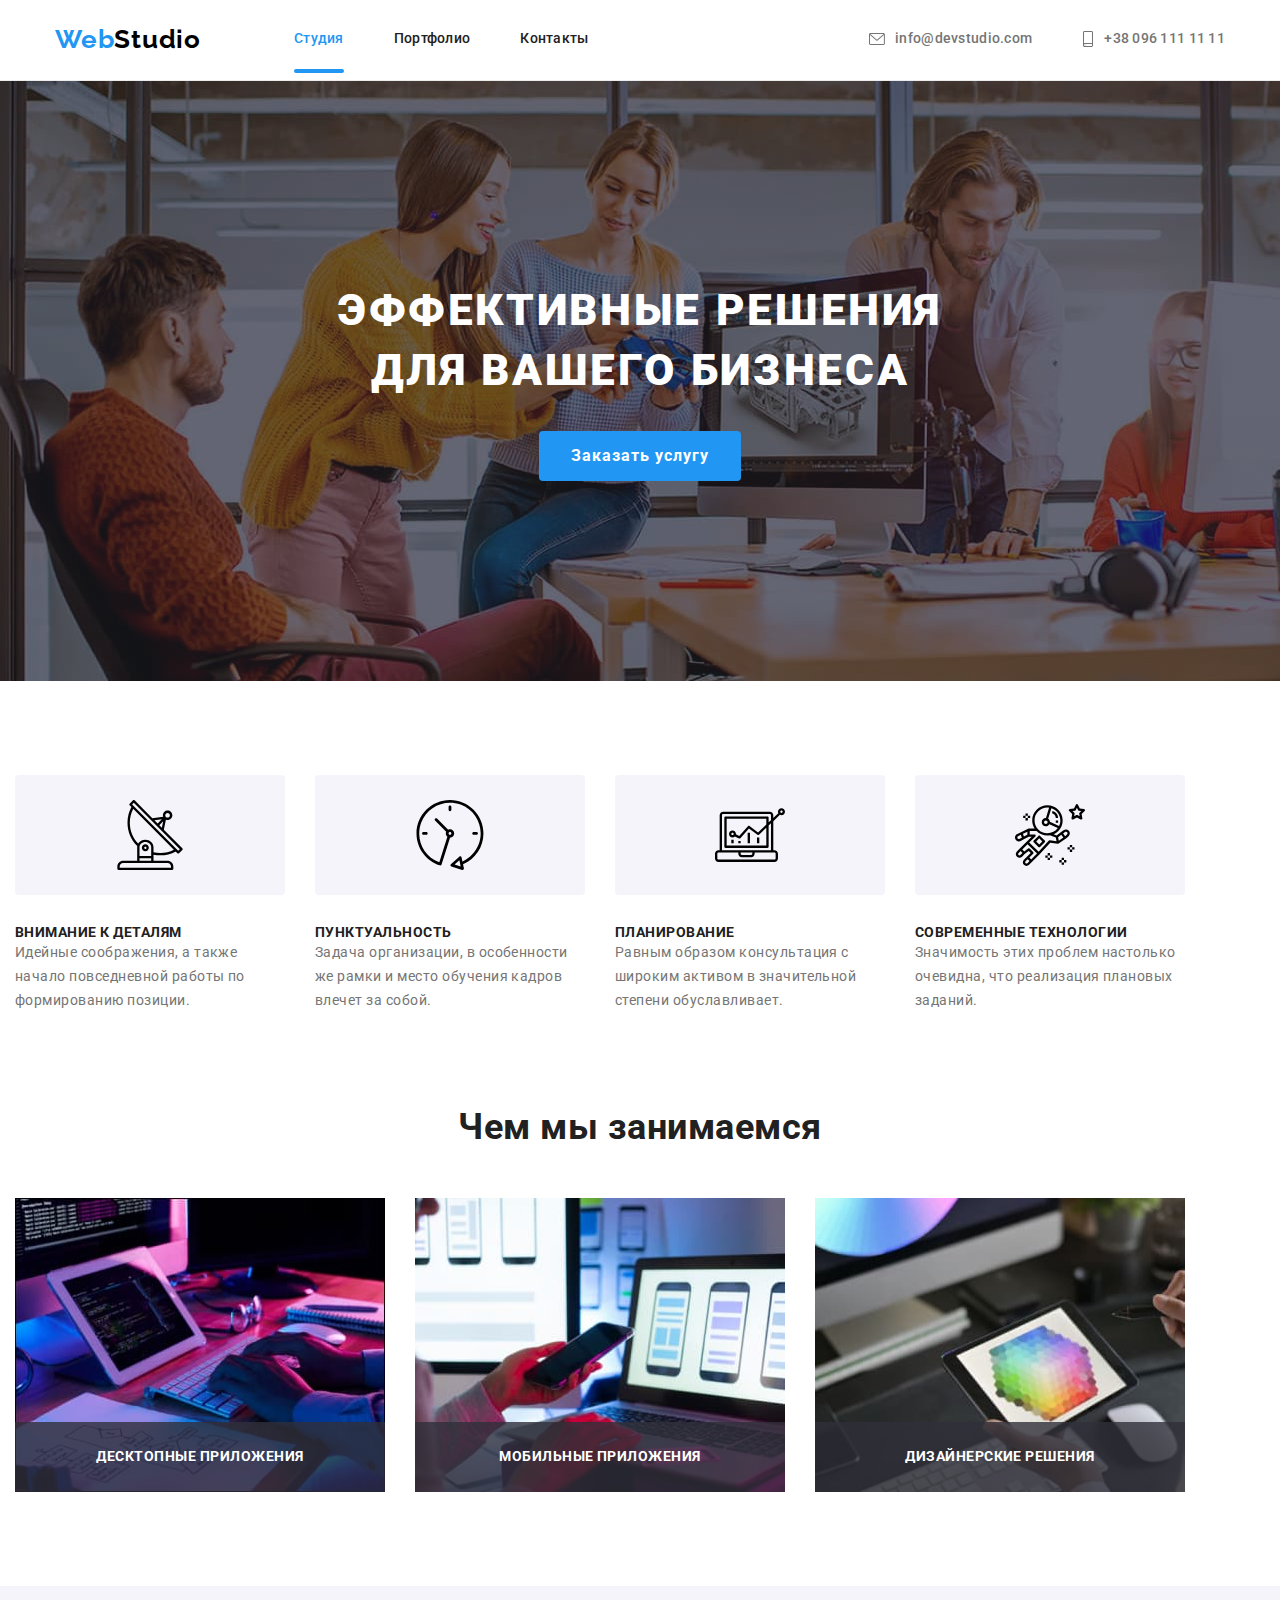
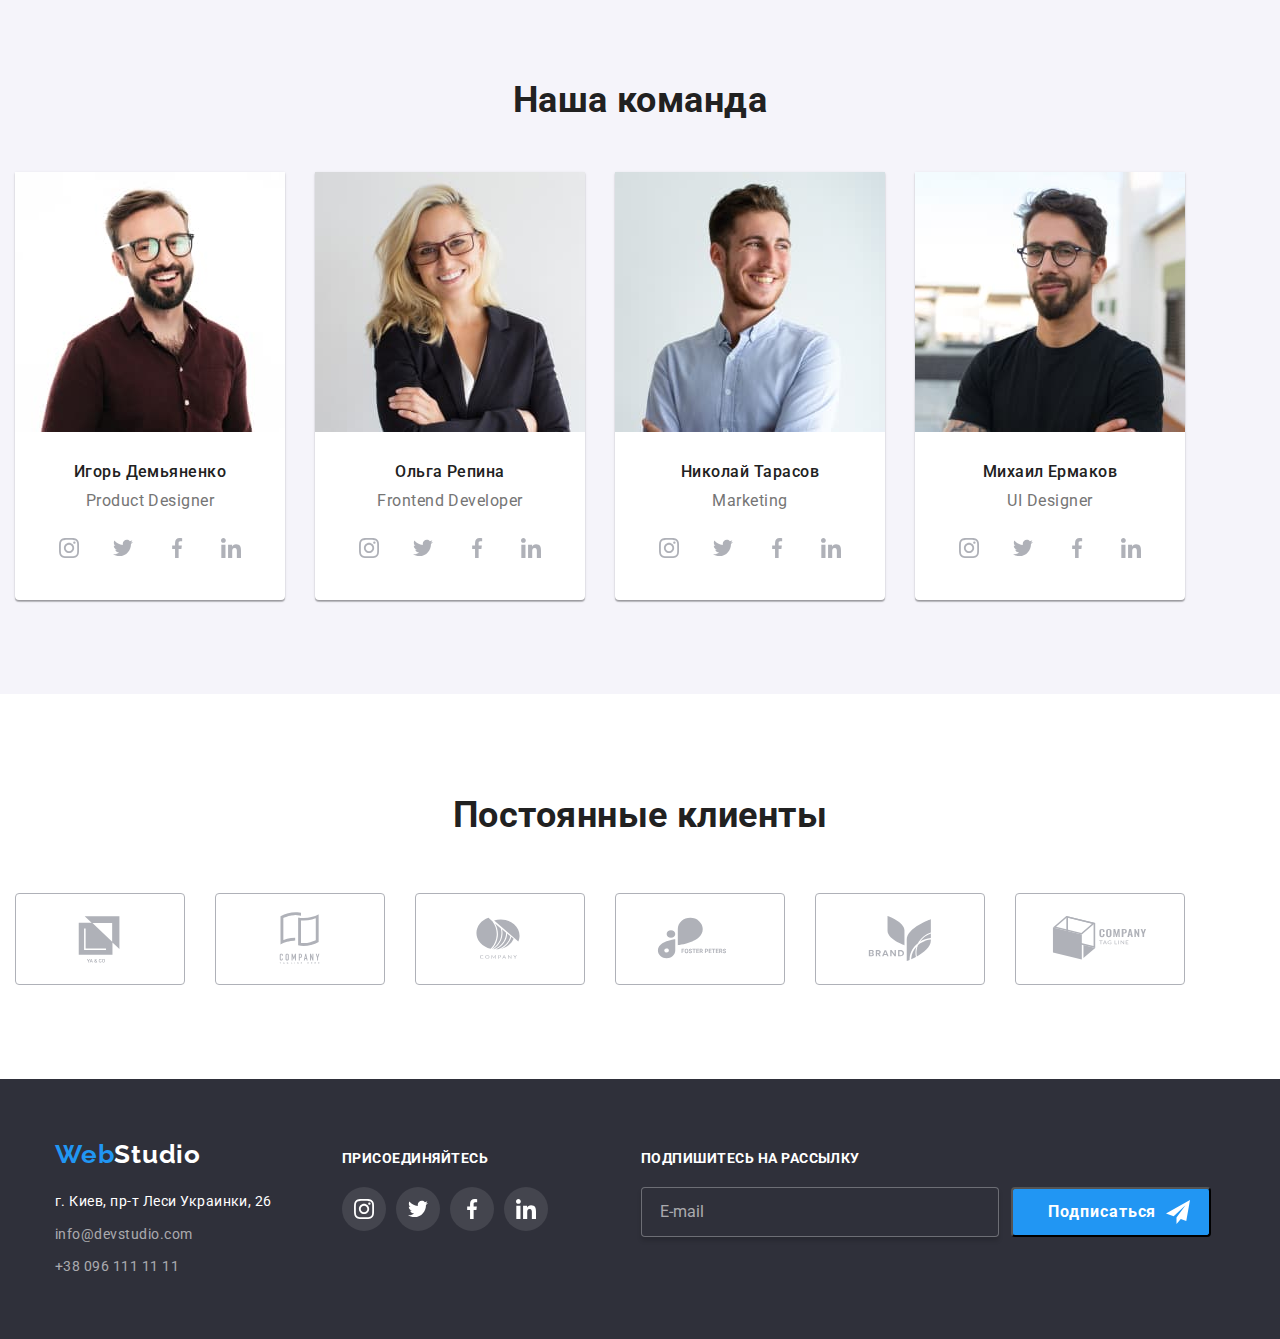
==== index.html @ 42dfa26b "footer & header adaptive" ====
<!DOCTYPE html>
<html lang="en">

<head>
  <meta charset="UTF-8" />
  <meta http-equiv="X-UA-Compatible" content="IE=edge" />
  <meta name="viewport" content="width=device-width, initial-scale=1.0" />
  <title>Студия</title>
  <link rel="preconnect" href="https://fonts.googleapis.com" />
  <link rel="preconnect" href="https://fonts.gstatic.com" crossorigin />
  <link href="https://fonts.googleapis.com/css2?family=Raleway:wght@700&family=Roboto:wght@400;500;700;900&display=swap"
    rel="stylesheet" />
  <link rel="stylesheet" href="./css/main.min.css" />
</head>

<body>
  <header class="header">
    <div class="header__container">
      <nav class="nav-mobile">
        <a href="" class="logo-mobile">
          <span class="logo-mobile logo-mobile--accent-color">Web</span>Studio</a>
        <button type="button" class="nav-mobile__button nav-mobile__button--is-open" aria-expanded="false"
          aria-controls="sitemap-mobile" button>
          <svg class="nav-mobile__menu" aria-label="Переключатель мобильного меню">
            <use class="nav-mobile__icon-menu" href="./images/icons.svg#icon-menu-40px"></use>
            <use class="nav-mobile__icon-close" href="./images/icons.svg#icon-close_40px"></use>
          </svg>
        </button>
        <div class="sitemap-mobile" id="sitemap-mobile" menu>
          <ul class="sitemap-mobile__ul">
            <li class="sitemap-mobile__li">
              <a class="sitemap-mobile__href" href="./index.html">Студия</a>
            </li>
            <li class="sitemap-mobile__li">
              <a class="sitemap-mobile__href" href="./portfolio.html">Портфолио</a>
            </li>
            <li class="sitemap-mobile__li">
              <a class="sitemap-mobile__href" href="">Контакты</a>
            </li>
          </ul>
          <ul class="sitemap-mobile__list">
            <li class="sitemap-mobile__item">
              <a class="sitemap-mobile__tel" href="tel:+380961111111">+38 096 111 11 11</a>
            </li>
            <li class="sitemap-mobile__item">
              <a class="sitemap-mobile__mail" href="mailto:info@devstudio.com">info@devstudio.com</a>
            </li>
          </ul>
          <ul class="sitemap-mobile__cardset">
            <li class="sitemap-mobile__card">
              <a class="sitemap-mobile__socials" href="">
                Instagram</a>
            </li>
            <li class="sitemap-mobile__card">
              <a class="sitemap-mobile__socials" href="">
                Twitter</a>
            </li>
            <li class="sitemap-mobile__card">
              <a class="sitemap-mobile__socials" href="">
                Facebook</a>
            </li>
            <li class="sitemap-mobile__card">
              <a class="sitemap-mobile__socials" href="">
                LinkedIn</a>
            </li>
          </ul>
        </div>
      </nav>
      <nav class="nav">
        <a href="" class="logo"><span class="logo logo--accent-color">Web</span>Studio</a>
        <ul class="nav__menu">
          <li class="nav__li">
            <a href="./index.html" class="nav__current nav__current--color">Студия</a>
          </li>
          <li class="nav__li">
            <a href="./portfolio.html" class="nav__current">Портфолио</a>
          </li>
          <li class="nav__li">
            <a href="" class="nav__current">Контакты</a>
          </li>
        </ul>
      </nav>
      <ul class="header__mail-tel">
        <li class="header__li">
          <a href="mailto:info@devstudio.com" class="header__href"><svg class="header__envelope">
              <use href="./images/icons.svg#icon-envelope1"></use>
            </svg>info@devstudio.com</a>
        </li>
        <li class="header__li">
          <a href="tel:+380961111111" class="header__href"><svg class="header__smartphone">
              <use href="./images/icons.svg#icon-smartphone1"></use>
            </svg>+38 096 111 11 11</a>
        </li>
      </ul>
    </div>
  </header>
  <main>
    <section class="order">
      <div class="container container--order">
        <h1 class="order__h1">
          Эффективные решения
          <span class="order__h1--span">для вашего бизнеса</span>
        </h1>
        <button type="button" class="order__button" data-modal-open>Заказать услугу</button>
        <div class="order__backdrop order__backdrop--is-hidden" data-modal>
          <div class="order__modal">
            <button type="button" data-modal-close class="order__close">
              <svg class="order__close-svg">
                <use href="./images/icons.svg#icon-close11"></use>
              </svg>
            </button>
            <p class="order__p">Оставьте свои данные, мы вам перезвоним</p>
            <form autocomplete="on" novalidate class="order__form">
              <label for="name" class="order__label">Имя</label>
              <div class="order__input--position">
                <input type="text" id="name" class="order__input" placeholder=" " autofocus />
                <svg class="order__svg order__svg--name">
                  <use href="./images/icons.svg#icon-name12-12"></use>
                </svg>
              </div>
              <label for="tel" class="order__label">Телефон</label>
              <div class="order__input--position">
                <input type="tel" id="tel" class="order__input" placeholder=" " />
                <svg class="order__svg order__svg--tel">
                  <use href="./images/icons.svg#icon-tel13-13"></use>
                </svg>
              </div>
              <label for="email" class="order__label">Почта</label>
              <div class="order__input--position">
                <input type="email" id="email" class="order__input" placeholder=" " />
                <svg class="order__svg order__svg--email">
                  <use href="./images/icons.svg#icon-mail15-12"></use>
                </svg>
              </div>
              <label for="comment" class="order__label">Комментарий</label>
              <textarea rows="5" placeholder="Введите текст" id="comment" class="order__comment"></textarea>
              <div class="order__checkbox--position">
                <label><input type="checkbox" class="order__checkbox visually-hidden" />
                  <svg class="order__checkbox--custom">
                    <use href="./images/icons.svg#icon-check16-15"></use>
                  </svg>
                </label>
                <span class="order__span">Соглашаюсь с рассылкой и принимаю
                  <span class="order__span--color">Условия договора</span></span>
              </div>
              <button type="submit" class="order__submit">Отправить</button>
            </form>
          </div>
        </div>
      </div>
    </section>
    <section class="section section--padding">
      <div class="container">
        <h2 class="visually-hidden">Наши особенности</h2>
        <ul class="features__ul">
          <li class="features__li">
            <div class="features__div">
              <svg class="features__svg">
                <use href="./images/icons.svg#icon-antenna"></use>
              </svg>
            </div>
            <h3 class="features__h3">Внимание к деталям</h3>
            <p class="features__p">
              Идейные соображения, а также начало повседневной работы по формированию позиции.
            </p>
          </li>
          <li class="features__li">
            <div class="features__div">
              <svg class="features__svg">
                <use href="./images/icons.svg#icon-clock"></use>
              </svg>
            </div>
            <h3 class="features__h3">Пунктуальность</h3>
            <p class="features__p">
              Задача организации, в особенности же рамки и место обучения кадров влечет за собой.
            </p>
          </li>
          <li class="features__li">
            <div class="features__div">
              <svg class="features__svg">
                <use href="./images/icons.svg#icon-diagram"></use>
              </svg>
            </div>
            <h3 class="features__h3">Планирование</h3>
            <p class="features__p">
              Равным образом консультация с широким активом в значительной степени обуславливает.
            </p>
          </li>
          <li class="features__li">
            <div class="features__div">
              <svg class="features__svg">
                <use href="./images/icons.svg#icon-astronaut"></use>
              </svg>
            </div>
            <h3 class="features__h3">Современные технологии</h3>
            <p class="features__p">
              Значимость этих проблем настолько очевидна, что реализация плановых заданий.
            </p>
          </li>
        </ul>
      </div>
    </section>
    <section class="section">
      <div class="container">
        <h2 class="we-do__h2">Чем мы занимаемся</h2>
        <ul class="we-do__ul">
          <li class="we-do__li">
            <div class="we-do__div">
              <img src="./images/index/desktop-app.jpg" alt="фото десктопные приложения" width="370" />

              <p class="we-do__p">Десктопные приложения</p>
            </div>
          </li>
          <li class="we-do__li">
            <div class="we-do__div">
              <img src="./images/index/mobile-app.jpg" alt="фото мобильные приложения" width="370" />
              <p class="we-do__p">Мобильные приложения</p>
            </div>
          </li>
          <li class="we-do__li">
            <div class="we-do__div">
              <img src="./images/index/design.jpg" alt="фото дизайнерские решения" width="370" />
              <p class="we-do__p">Дизайнерские решения</p>
            </div>
          </li>
        </ul>
      </div>
    </section>
    <section class="section section--color">
      <div class="container">
        <h2 class="team__h2">Наша команда</h2>
        <ul class="team__ul">
          <li class="team__li">
            <img src="./images/index/igor-270-260.jpg" alt="фото Игорь Демьяненко" width="270" />
            <div class="team__div">
              <h3 class="team__h3">Игорь Демьяненко</h3>
              <p class="team__p">Product Designer</p>
              <ul class="team__cardset">
                <li class="team__item">
                  <a href="" class="team__link">
                    <svg class="team__svg">
                      <use href="./images/icons.svg#icon-instagram"></use>
                    </svg>
                  </a>
                </li>
                <li class="team__item">
                  <a href="" class="team__link">
                    <svg class="team__svg">
                      <use href="./images/icons.svg#icon-twitter"></use>
                    </svg>
                  </a>
                </li>
                <li class="team__item">
                  <a href="" class="team__link">
                    <svg class="team__svg">
                      <use href="./images/icons.svg#icon-facebook"></use>
                    </svg>
                  </a>
                </li>
                <li class="team__item">
                  <a href="" class="team__link">
                    <svg class="team__svg">
                      <use href="./images/icons.svg#icon-linkedin"></use>
                    </svg>
                  </a>
                </li>
              </ul>
            </div>
          </li>
          <li class="team__li">
            <img src="./images/index/olga-270-260.jpg" alt="фото Ольга Репина" width="270" />
            <div class="team__div">
              <h3 class="team__h3">Ольга Репина</h3>
              <p class="team__p">Frontend Developer</p>
              <ul class="team__cardset">
                <li class="team__item">
                  <a href="" class="team__link">
                    <svg class="team__svg">
                      <use href="./images/icons.svg#icon-instagram"></use>
                    </svg>
                  </a>
                </li>
                <li class="team__item">
                  <a href="" class="team__link">
                    <svg class="team__svg">
                      <use href="./images/icons.svg#icon-twitter"></use>
                    </svg>
                  </a>
                </li>
                <li class="team__item">
                  <a href="" class="team__link">
                    <svg class="team__svg">
                      <use href="./images/icons.svg#icon-facebook"></use>
                    </svg>
                  </a>
                </li>
                <li class="team__item">
                  <a href="" class="team__link">
                    <svg class="team__svg">
                      <use href="./images/icons.svg#icon-linkedin"></use>
                    </svg>
                  </a>
                </li>
              </ul>
            </div>
          </li>
          <li class="team__li">
            <img src="./images/index/nikolaj-270-260.jpg" alt="фото Николай Тарасов" width="270" />
            <div class="team__div">
              <h3 class="team__h3">Николай Тарасов</h3>
              <p class="team__p">Marketing</p>
              <ul class="team__cardset">
                <li class="team__item">
                  <a href="" class="team__link">
                    <svg class="team__svg">
                      <use href="./images/icons.svg#icon-instagram"></use>
                    </svg>
                  </a>
                </li>
                <li class="team__item">
                  <a href="" class="team__link">
                    <svg class="team__svg">
                      <use href="./images/icons.svg#icon-twitter"></use>
                    </svg>
                  </a>
                </li>
                <li class="team__item">
                  <a href="" class="team__link">
                    <svg class="team__svg">
                      <use href="./images/icons.svg#icon-facebook"></use>
                    </svg>
                  </a>
                </li>
                <li class="team__item">
                  <a href="" class="team__link">
                    <svg class="team__svg">
                      <use href="./images/icons.svg#icon-linkedin"></use>
                    </svg>
                  </a>
                </li>
              </ul>
            </div>
          </li>
          <li class="team__li">
            <img src="./images/index/mihail-270-260.jpg" alt="фото Михаил Ермаков" width="270" />
            <div class="team__div">
              <h3 class="team__h3">Михаил Ермаков</h3>
              <p class="team__p">UI Designer</p>
              <ul class="team__cardset">
                <li class="team__item">
                  <a href="" class="team__link">
                    <svg class="team__svg">
                      <use href="./images/icons.svg#icon-instagram"></use>
                    </svg>
                  </a>
                </li>
                <li class="team__item">
                  <a href="" class="team__link">
                    <svg class="team__svg">
                      <use href="./images/icons.svg#icon-twitter"></use>
                    </svg>
                  </a>
                </li>
                <li class="team__item">
                  <a href="" class="team__link">
                    <svg class="team__svg">
                      <use href="./images/icons.svg#icon-facebook"></use>
                    </svg>
                  </a>
                </li>
                <li class="team__item">
                  <a href="" class="team__link">
                    <svg class="team__svg">
                      <use href="./images/icons.svg#icon-linkedin"></use>
                    </svg>
                  </a>
                </li>
              </ul>
            </div>
          </li>
        </ul>
      </div>
    </section>
    <section class="section">
      <div class="container">
        <h2 class="clients__h2">Постоянные клиенты</h2>
        <ul class="clients__ul">
          <li class="clients__li">
            <a href="" class="clients__links"><svg class="clients__svg">
                <use href="./images/icons.svg#icon-logo1"></use>
              </svg></a>
          </li>
          <li class="clients__li">
            <a href="" class="clients__links"><svg class="clients__svg">
                <use href="./images/icons.svg#icon-logo2"></use>
              </svg></a>
          </li>
          <li class="clients__li">
            <a href="" class="clients__links"><svg class="clients__svg">
                <use href="./images/icons.svg#icon-logo3"></use>
              </svg></a>
          </li>
          <li class="clients__li">
            <a href="" class="clients__links"><svg class="clients__svg">
                <use href="./images/icons.svg#icon-logo4"></use>
              </svg></a>
          </li>
          <li class="clients__li">
            <a href="" class="clients__links"><svg class="clients__svg">
                <use href="./images/icons.svg#icon-logo5"></use>
              </svg></a>
          </li>
          <li class="clients__li">
            <a href="" class="clients__links"><svg class="clients__svg">
                <use href="./images/icons.svg#icon-logo6"></use>
              </svg></a>
          </li>
        </ul>
      </div>
    </section>
  </main>
  <footer class="footer">
    <div class="footer__container">
      <div class="footer__logo">
        <a href="" class="logo logo--inverse"><span class="logo logo--accent-color">Web</span>Studio</a>
        <address class="footer__address">
          <p class="footer__p">г. Киев, пр-т Леси Украинки, 26</p>
          <ul class="footer__list">
            <li class="footer__item">
              <a href="mailto:info@devstudio.com" class="footer__href">info@devstudio.com</a>
            </li>
            <li class="footer__item">
              <a href="tel:+380961111111" class="footer__href">+38 096 111 11 11</a>
            </li>
          </ul>
        </address>
      </div>
      <div class="footer__join">
        <p class="footer__invite">присоединяйтесь</p>
        <ul class="footer__catalogue">
          <li class="footer__unit">
            <a href="" class="footer__link"><svg class="footer__svg">
                <use href="./images/icons.svg#icon-instagram"></use>
              </svg></a>
          </li>
          <li class="footer__unit">
            <a href="" class="footer__link"><svg class="footer__svg">
                <use href="./images/icons.svg#icon-twitter"></use>
              </svg></a>
          </li>
          <li class="footer__unit">
            <a href="" class="footer__link"><svg class="footer__svg">
                <use href="./images/icons.svg#icon-facebook"></use>
              </svg></a>
          </li>
          <li class="footer__unit">
            <a href="" class="footer__link"><svg class="footer__svg">
                <use href="./images/icons.svg#icon-linkedin"></use>
              </svg></a>
          </li>
        </ul>
      </div>
      <div class="footer__inner">
        <p class="footer__passage">Подпишитесь на рассылку</p>
        <div class="footer__inside">
          <input type="text" placeholder="E-mail" class="footer__input" />
          <button type="submit" class="footer__button">
            <span class="footer__submit">Подписаться</span>
            <svg class="footer__icon">
              <use href="./images/icons.svg#icon-send"></use>
            </svg>
          </button>
        </div>
      </div>
    </div>
  </footer>
  <script src="./js/modal.js"></script>
  <script src="./js/sitemap-mobile.js"></script>
</body>

</html>
---- css/main.min.css ----
:root{--primary-text-color: #212121;--secondary-text-color: #757575;--accent-color: #2196f3;--footer-bg-color: #2f303a;--gap: 30px;--font-logo: 'Raleway', sans-serif;--font-body: 'Roboto', sans-serif}/*! modern-normalize v1.1.0 | MIT License | https://github.com/sindresorhus/modern-normalize */*,::before,::after{-webkit-box-sizing:border-box;box-sizing:border-box}html{line-height:1.15;-webkit-text-size-adjust:100%;-moz-tab-size:4;-o-tab-size:4;tab-size:4}body{margin:0;font-family:system-ui,-apple-system,"Segoe UI",Roboto,Helvetica,Arial,sans-serif,"Apple Color Emoji","Segoe UI Emoji"}hr{height:0;color:inherit}abbr[title]{-webkit-text-decoration:underline dotted;text-decoration:underline dotted}b,strong{font-weight:bolder}code,kbd,samp,pre{font-family:ui-monospace, SFMono-Regular, Consolas, 'Liberation Mono', Menlo, monospace;font-size:1em}small{font-size:80%}sub,sup{font-size:75%;line-height:0;position:relative;vertical-align:baseline}sub{bottom:-0.25em}sup{top:-0.5em}table{text-indent:0;border-color:inherit}button,input,optgroup,select,textarea{font-family:inherit;font-size:100%;line-height:1.15;margin:0}button,select{text-transform:none}button,[type='button'],[type='reset'],[type='submit']{-webkit-appearance:button}::-moz-focus-inner{border-style:none;padding:0}:-moz-focusring{outline:1px dotted ButtonText}:-moz-ui-invalid{box-shadow:none}legend{padding:0}progress{vertical-align:baseline}::-webkit-inner-spin-button,::-webkit-outer-spin-button{height:auto}[type='search']{-webkit-appearance:textfield;outline-offset:-2px}::-webkit-search-decoration{-webkit-appearance:none}::-webkit-file-upload-button{-webkit-appearance:button;font:inherit}summary{display:list-item}.visually-hidden{position:absolute;width:1px;height:1px;margin:-1px;border:0;padding:0;white-space:nowrap;-webkit-clip-path:inset(100%);clip-path:inset(100%);clip:rect(0 0 0 0);overflow:hidden}h1,h2,h3,p,ul{margin:0;padding:0}body{color:var(--primary-text-color);letter-spacing:0.03em;font-family:var(--font-body)}img{display:block;max-width:100%;height:auto}.header-mobile{padding-top:15px;padding-bottom:15px;position:relative}.header-tablet{border-bottom:1px solid #ececec;padding-top:21px;padding-bottom:21px}.header-tablet__container{display:-webkit-box;display:-ms-flexbox;display:flex;-webkit-box-align:center;-ms-flex-align:center;align-items:center;font-weight:500;font-size:14px;line-height:1.14;letter-spacing:0.02em;width:768px;margin:0 auto;padding-left:15px;padding-right:15px}.header-tablet__mail-tel{display:-webkit-box;display:-ms-flexbox;display:flex;-webkit-box-orient:vertical;-webkit-box-direction:normal;-ms-flex-direction:column;flex-direction:column;margin-left:auto;list-style:none}.header-tablet__li:not(:last-child){margin-bottom:10px}.header-tablet__href{color:var(--secondary-text-color);text-decoration:none;display:-webkit-box;display:-ms-flexbox;display:flex;-webkit-box-align:center;-ms-flex-align:center;align-items:center;-webkit-transition:color 250ms cubic-bezier(0.4, 0, 0.2, 1);transition:color 250ms cubic-bezier(0.4, 0, 0.2, 1)}.header-tablet__href:hover,.header-tablet__href:focus{color:var(--accent-color)}.header-tablet__envelope{margin-right:10px;width:16px;height:12px;fill:currentColor}.header-tablet__smartphone{margin-right:10px;width:12px;height:16px;fill:currentColor}@media screen and (max-width: 767px){.header{padding-top:15px;padding-bottom:15px;position:relative}.header .header__container{max-width:480px;margin-right:auto;margin-left:auto;padding-left:15px;padding-right:15px}.header .logo-mobile{font-family:var(--font-logo);font-size:24px;line-height:1.17;font-weight:700;letter-spacing:0.03em;color:var(--primary-text-color);text-decoration:none;-webkit-transition:color 250ms cubic-bezier(0.4, 0, 0.2, 1);transition:color 250ms cubic-bezier(0.4, 0, 0.2, 1)}.header .logo-mobile:hover,.header .logo-mobile:focus{color:var(--accent-color)}.header .logo-mobile--accent-color{color:var(--accent-color)}.header .logo-mobile--inverse{color:#fff}.header .nav-mobile{display:-webkit-box;display:-ms-flexbox;display:flex;-webkit-box-align:center;-ms-flex-align:center;align-items:center;-webkit-box-pack:justify;-ms-flex-pack:justify;justify-content:space-between}.header .nav-mobile__button{border:none;background-color:transparent;margin-left:auto;z-index:2}.header .nav-mobile__menu{width:40px;height:40px;color:#000;fill:currentColor;-webkit-transition:color 250ms cubic-bezier(0.4, 0, 0.2, 1);transition:color 250ms cubic-bezier(0.4, 0, 0.2, 1)}.header .nav-mobile__menu:hover,.header .nav-mobile__menu:focus{color:var(--accent-color)}.header .nav-mobile__button .header .nav-mobile__icon-menu{display:none}.header .nav-mobile__button.nav-mobile__button--is-open .header .nav-mobile__icon-close{display:none}.header .nav-mobile__button.nav-mobile__button--is-open .header .nav-mobile__icon-menu{display:block}.header .sitemap-mobile{position:fixed;top:0;left:0;width:100%;height:100%;padding:48px 40px;text-align:center;font-size:20px;background-color:#fff;display:none;z-index:1;overflow-y:scroll}.header .sitemap-mobile--is-open{display:block}.header .sitemap-mobile__ul{list-style:none}.header .sitemap-mobile__li:not(:last-child){margin-bottom:32px}.header .sitemap-mobile__href{text-decoration:none;font-weight:500;font-size:40px;line-height:1.18;letter-spacing:0.02em;color:var(--primary-text-color);display:inline-block;-webkit-transition:color 250ms cubic-bezier(0.4, 0, 0.2, 1);transition:color 250ms cubic-bezier(0.4, 0, 0.2, 1)}.header .sitemap-mobile__href:hover,.header .sitemap-mobile__href:focus{color:var(--accent-color)}.header .sitemap-mobile__list{list-style:none;margin-top:302px}.header .sitemap-mobile__item:not(:last-child){margin-bottom:32px}.header .sitemap-mobile__tel{font-weight:500;font-size:34px;line-height:1.18;letter-spacing:0.02em;color:var(--accent-color);text-decoration:none}.header .sitemap-mobile__mail{font-weight:500;font-size:24px;line-height:1.17;letter-spacing:0.02em;color:var(--secondary-text-color);text-decoration:none}.header .sitemap-mobile__cardset{list-style:none;margin-top:64px}.header .sitemap-mobile__card{display:inline-block}.header .sitemap-mobile__card:not(:last-child){margin-right:20px}.header .sitemap-mobile__socials{font-weight:500;font-size:18px;line-height:1.22;letter-spacing:0.02em;color:var(--accent-color);text-decoration:none}.header .nav,.header .header__mail-tel{display:none}}@media screen and (min-width: 768px) and (max-width: 1199px){.header{border-bottom:1px solid #ececec;padding-top:21px;padding-bottom:21px}.header__container{display:-webkit-box;display:-ms-flexbox;display:flex;-webkit-box-align:center;-ms-flex-align:center;align-items:center;font-weight:500;font-size:14px;line-height:1.14;letter-spacing:0.02em;width:768px;margin:0 auto;padding-left:15px;padding-right:15px}.header__mail-tel{display:-webkit-box;display:-ms-flexbox;display:flex;-webkit-box-orient:vertical;-webkit-box-direction:normal;-ms-flex-direction:column;flex-direction:column;margin-left:auto;list-style:none}.header__li:not(:last-child){margin-bottom:10px}.header__href{color:var(--secondary-text-color);text-decoration:none;display:-webkit-box;display:-ms-flexbox;display:flex;-webkit-box-align:center;-ms-flex-align:center;align-items:center;-webkit-transition:color 250ms cubic-bezier(0.4, 0, 0.2, 1);transition:color 250ms cubic-bezier(0.4, 0, 0.2, 1)}.header__href:hover,.header__href:focus{color:var(--accent-color)}.header__envelope{margin-right:10px;width:16px;height:12px;fill:currentColor}.header__smartphone{margin-right:10px;width:12px;height:16px;fill:currentColor}.header .logo{font-family:var(--font-logo);font-size:24px;line-height:1.17;font-weight:700;letter-spacing:0.03em;color:var(--primary-text-color);text-decoration:none;-webkit-transition:color 250ms cubic-bezier(0.4, 0, 0.2, 1);transition:color 250ms cubic-bezier(0.4, 0, 0.2, 1)}.header .logo:hover,.header .logo:focus{color:var(--accent-color)}.header .logo--accent-color{color:var(--accent-color)}.header .logo--inverse{color:#fff}.header .nav{display:-webkit-box;display:-ms-flexbox;display:flex;-webkit-box-align:center;-ms-flex-align:center;align-items:center}.header .nav__menu{display:-webkit-box;display:-ms-flexbox;display:flex;margin-left:88px;list-style:none}.header .nav__li:not(:last-child){margin-right:50px}.header .nav__current{color:var(--primary-text-color);position:relative;text-decoration:none;-webkit-transition:color 250ms cubic-bezier(0.4, 0, 0.2, 1);transition:color 250ms cubic-bezier(0.4, 0, 0.2, 1)}.header .nav__current::after{content:'';position:absolute;width:100%;height:4px;bottom:-27px;left:0;border-radius:2px;background-color:transparent}.header .nav__current--color{color:var(--accent-color)}.header .nav__current--color::after{background-color:var(--accent-color)}.header .nav-mobile{display:none}}@media screen and (min-width: 1200px){.header{border-bottom:1px solid #ececec;padding-top:24px;padding-bottom:25px}.header__container{display:-webkit-box;display:-ms-flexbox;display:flex;-webkit-box-align:center;-ms-flex-align:center;align-items:center;font-weight:500;font-size:14px;line-height:1.14;letter-spacing:0.02em;width:1200px;margin:0 auto;padding:0 15px}.header__mail-tel{display:-webkit-box;display:-ms-flexbox;display:flex;margin-left:auto;-webkit-box-align:center;-ms-flex-align:center;align-items:center;list-style:none}.header__li:not(:last-child){margin-right:50px}.header__href{color:var(--secondary-text-color);text-decoration:none;display:-webkit-box;display:-ms-flexbox;display:flex;-webkit-box-align:center;-ms-flex-align:center;align-items:center;-webkit-transition:color 250ms cubic-bezier(0.4, 0, 0.2, 1);transition:color 250ms cubic-bezier(0.4, 0, 0.2, 1)}.header__href:hover,.header__href:focus{color:var(--accent-color)}.header__envelope{margin-right:10px;width:16px;height:12px;fill:currentColor}.header__smartphone{margin-right:10px;width:12px;height:16px;fill:currentColor}.header .nav-mobile{display:none}}.sitemap-mobile{position:fixed;top:0;left:0;width:100%;height:100%;padding:48px 40px;text-align:center;font-size:20px;background-color:#fff;display:none;z-index:1;overflow-y:scroll}.sitemap-mobile--is-open{display:block}.sitemap-mobile__ul{list-style:none}.sitemap-mobile__li:not(:last-child){margin-bottom:32px}.sitemap-mobile__href{text-decoration:none;font-weight:500;font-size:40px;line-height:1.18;letter-spacing:0.02em;color:var(--primary-text-color);display:inline-block;-webkit-transition:color 250ms cubic-bezier(0.4, 0, 0.2, 1);transition:color 250ms cubic-bezier(0.4, 0, 0.2, 1)}.sitemap-mobile__href:hover,.sitemap-mobile__href:focus{color:var(--accent-color)}.sitemap-mobile__list{list-style:none;margin-top:302px}.sitemap-mobile__item:not(:last-child){margin-bottom:32px}.sitemap-mobile__tel{font-weight:500;font-size:34px;line-height:1.18;letter-spacing:0.02em;color:var(--accent-color);text-decoration:none}.sitemap-mobile__mail{font-weight:500;font-size:24px;line-height:1.17;letter-spacing:0.02em;color:var(--secondary-text-color);text-decoration:none}.sitemap-mobile__cardset{list-style:none;margin-top:64px}.sitemap-mobile__card{display:inline-block}.sitemap-mobile__card:not(:last-child){margin-right:20px}.sitemap-mobile__socials{font-weight:500;font-size:18px;line-height:1.22;letter-spacing:0.02em;color:var(--accent-color);text-decoration:none}.nav-mobile{display:-webkit-box;display:-ms-flexbox;display:flex;-webkit-box-align:center;-ms-flex-align:center;align-items:center;-webkit-box-pack:justify;-ms-flex-pack:justify;justify-content:space-between}.nav-mobile__button{border:none;background-color:transparent;margin-left:auto;z-index:2}.nav-mobile__menu{width:40px;height:40px;color:#000;fill:currentColor;-webkit-transition:color 250ms cubic-bezier(0.4, 0, 0.2, 1);transition:color 250ms cubic-bezier(0.4, 0, 0.2, 1)}@media screen and (min-width: 768px){.nav-mobile__menu{display:none}}.nav-mobile__menu:hover,.nav-mobile__menu:focus{color:var(--accent-color)}.nav-mobile__button .nav-mobile__icon-menu{display:none}.nav-mobile__button.nav-mobile__button--is-open .nav-mobile__icon-close{display:none}.nav-mobile__button.nav-mobile__button--is-open .nav-mobile__icon-menu{display:block}.nav-tablet{display:-webkit-box;display:-ms-flexbox;display:flex;-webkit-box-align:center;-ms-flex-align:center;align-items:center}.nav-tablet__menu{display:-webkit-box;display:-ms-flexbox;display:flex;margin-left:88px;list-style:none}.nav-tablet__li:not(:last-child){margin-right:50px}.nav-tablet__current{color:var(--primary-text-color);position:relative;text-decoration:none;-webkit-transition:color 250ms cubic-bezier(0.4, 0, 0.2, 1);transition:color 250ms cubic-bezier(0.4, 0, 0.2, 1)}.nav-tablet__current::after{content:'';position:absolute;width:100%;height:4px;bottom:-27px;left:0;border-radius:2px;background-color:transparent}.nav-tablet__current--color{color:var(--accent-color)}.nav-tablet__current--color::after{background-color:var(--accent-color)}.nav{display:-webkit-box;display:-ms-flexbox;display:flex;-webkit-box-align:center;-ms-flex-align:center;align-items:center}.nav__menu{display:-webkit-box;display:-ms-flexbox;display:flex;margin-left:93px;list-style:none}.nav__li:not(:last-child){margin-right:50px}.nav__current{color:var(--primary-text-color);position:relative;text-decoration:none;-webkit-transition:color 250ms cubic-bezier(0.4, 0, 0.2, 1);transition:color 250ms cubic-bezier(0.4, 0, 0.2, 1)}.nav__current::after{content:'';position:absolute;width:100%;height:4px;bottom:-27px;left:0;border-radius:2px;background-color:transparent}.nav__current--color{color:var(--accent-color)}.nav__current--color::after{background-color:var(--accent-color)}.logo-mobile{font-family:var(--font-logo);font-size:24px;line-height:1.17;font-weight:700;letter-spacing:0.03em;color:var(--primary-text-color);text-decoration:none;-webkit-transition:color 250ms cubic-bezier(0.4, 0, 0.2, 1);transition:color 250ms cubic-bezier(0.4, 0, 0.2, 1)}.logo-mobile:hover,.logo-mobile:focus{color:var(--accent-color)}.logo-mobile--accent-color{color:var(--accent-color)}.logo-mobile--inverse{color:#fff}.logo-tablet{font-family:var(--font-logo);font-size:24px;line-height:1.17;font-weight:700;letter-spacing:0.03em;color:var(--primary-text-color);text-decoration:none;-webkit-transition:color 250ms cubic-bezier(0.4, 0, 0.2, 1);transition:color 250ms cubic-bezier(0.4, 0, 0.2, 1)}.logo-tablet:hover,.logo-tablet:focus{color:var(--accent-color)}.logo-tablet--accent-color{color:var(--accent-color)}.logo-tablet--inverse{color:#fff}.logo{font-family:var(--font-logo);font-size:26px;line-height:1.19;font-weight:700;letter-spacing:0.03em;color:#000;text-decoration:none;-webkit-transition:color 250ms cubic-bezier(0.4, 0, 0.2, 1);transition:color 250ms cubic-bezier(0.4, 0, 0.2, 1)}.logo:hover,.logo:focus{color:var(--accent-color)}.logo--accent-color{color:var(--accent-color)}.logo--inverse{color:#fff}.section-mobile{padding-top:60px;padding-bottom:60px}.section-mobile--color{background-color:#f5f4fa}.section-mobile--padding{padding-bottom:30px}.section-tablet{padding-top:60px;padding-bottom:60px}.section-tablet--color{background-color:#f5f4fa}.section{padding-top:94px;padding-bottom:94px}.section--padding{padding-top:94px;padding-bottom:0}.section--color{background-color:#f5f4fa}.container-mobile{max-width:480px;margin-right:auto;margin-left:auto;padding-left:15px;padding-right:15px}.container-tablet{width:768px;margin-right:auto;margin-left:auto;padding-left:15px;padding-right:15px}.container{margin-right:auto;margin-left:auto;padding-left:15px;padding-right:15px}.order-mobile{text-align:center;margin-left:auto;margin-right:auto;background-size:480px 400px;background-image:-webkit-gradient(linear, left top, right top, from(#2f303a66), to(#2f303a66)),url(../images/index/bg-mobile.jpg);background-image:linear-gradient(to right, #2f303a66, #2f303a66),url(../images/index/bg-mobile.jpg);background-repeat:no-repeat;background-position:center;padding-top:118px;padding-bottom:118px}.order-mobile__h1{font-weight:900;text-align:center;letter-spacing:0.06em;text-transform:uppercase;color:#fff;margin-bottom:30px;font-size:26px;line-height:1.62}.order-mobile__h1--span{display:block}.order-mobile__button{background-color:var(--accent-color);border-radius:4px;color:#fff;font-weight:700;font-size:16px;line-height:1.88;letter-spacing:0.06em;font-family:inherit;padding:10px 32px;border:none;display:block;margin-left:auto;margin-right:auto}.order-mobile__backdrop{position:fixed;top:0;left:0;width:100%;height:100%;background-color:rgba(0,0,0,0.2);opacity:1;visibility:visible;-webkit-transition:opacity 250ms cubic-bezier(0.4, 0, 0.2, 1),visibility 250ms cubic-bezier(0.4, 0, 0.2, 1);transition:opacity 250ms cubic-bezier(0.4, 0, 0.2, 1),visibility 250ms cubic-bezier(0.4, 0, 0.2, 1);overflow-y:scroll;z-index:1}.order-mobile__backdrop--is-hidden{opacity:0;visibility:hidden;pointer-events:none}.order-mobile__modal{background-color:#fff;position:absolute;top:50%;left:50%;-webkit-transform:translate(-50%, -50%);transform:translate(-50%, -50%);border-radius:4px;padding:40px;-webkit-box-shadow:0px 1px 3px rgba(0,0,0,0.12),0px 1px 1px rgba(0,0,0,0.14),0px 2px 1px rgba(0,0,0,0.2);box-shadow:0px 1px 3px rgba(0,0,0,0.12),0px 1px 1px rgba(0,0,0,0.14),0px 2px 1px rgba(0,0,0,0.2);width:calc(100% - 7%);margin-top:93px}.order-mobile__close{position:absolute;top:0;right:0;display:-webkit-box;display:-ms-flexbox;display:flex;border-radius:50%;-webkit-box-pack:center;-ms-flex-pack:center;justify-content:center;-webkit-box-align:center;-ms-flex-align:center;align-items:center;width:30px;height:30px;top:8px;right:8px;background-color:#fff;border:1px solid rgba(0,0,0,0.1);color:#000;fill:currentColor;-webkit-transition:color 250ms cubic-bezier(0.4, 0, 0.2, 1);transition:color 250ms cubic-bezier(0.4, 0, 0.2, 1)}.order-mobile__close:hover,.order-mobile__close:focus{color:var(--accent-color)}.order-mobile__close-svg{width:11px;height:11px}.order-mobile__p{font-weight:700;font-size:20px;text-align:center;margin-bottom:12px;line-height:1.5}.order-mobile__form{display:block}.order-mobile__label{display:block;text-align:left;font-size:12px;line-height:1.17;letter-spacing:0.01em;color:var(--secondary-text-color);margin-bottom:4px}.order-mobile__input--position{position:relative;margin-bottom:10px;width:100%}.order-mobile__input{display:block;width:100%;height:40px;border:1px solid rgba(33,33,33,0.2);border-radius:4px;padding-left:42px;-webkit-transition:border 250ms cubic-bezier(0.4, 0, 0.2, 1);transition:border 250ms cubic-bezier(0.4, 0, 0.2, 1);outline-width:0}.order-mobile__svg{position:absolute;left:14px;top:50%;-webkit-transform:translateY(-50%);transform:translateY(-50%);color:var(--primary-text-color);fill:currentColor;-webkit-transition:color 250ms cubic-bezier(0.4, 0, 0.2, 1);transition:color 250ms cubic-bezier(0.4, 0, 0.2, 1)}.order-mobile__svg--name{width:12px;height:12px}.order-mobile__svg--tel{width:13px;height:13px}.order-mobile__svg--email{width:15px;height:12px}.order-mobile__input:focus+.order__svg{color:var(--accent-color)}.order-mobile__comment{display:block;width:100%;height:120px;resize:none;border:1px solid rgba(33,33,33,0.2);border-radius:4px;margin-bottom:20px;-webkit-transition:border 250ms cubic-bezier(0.4, 0, 0.2, 1);transition:border 250ms cubic-bezier(0.4, 0, 0.2, 1);outline-width:0}.order-mobile__comment::-webkit-input-placeholder{padding:12px 16px;font-size:12px;line-height:1.17;letter-spacing:0.01em;color:rgba(117,117,117,0.5)}.order-mobile__comment:-ms-input-placeholder{padding:12px 16px;font-size:12px;line-height:1.17;letter-spacing:0.01em;color:rgba(117,117,117,0.5)}.order-mobile__comment::-ms-input-placeholder{padding:12px 16px;font-size:12px;line-height:1.17;letter-spacing:0.01em;color:rgba(117,117,117,0.5)}.order-mobile__comment::placeholder{padding:12px 16px;font-size:12px;line-height:1.17;letter-spacing:0.01em;color:rgba(117,117,117,0.5)}.order-mobile__input:focus,.order-mobile__comment:focus{border:1px solid var(--accent-color)}.order-mobile__checkbox--position{text-align:left}.order-mobile__tag{font-size:0;margin-right:8px}.order-mobile__checkbox:checked+.order-mobile__checkbox--custom{fill:var(--accent-color);background-color:var(--accent-color);border-color:var(--accent-color)}.order-mobile__checkbox:focus+.order-mobile__checkbox--custom{border-color:var(--accent-color)}.order-mobile__checkbox--custom{width:16px;height:15px;border:2px solid var(--primary-text-color);border-radius:2px;fill:#fff}.order-mobile__span{color:var(--secondary-text-color);font-size:12px;line-height:1.17}.order-mobile__span--color{-webkit-text-decoration-line:underline;text-decoration-line:underline;color:var(--accent-color)}.order-mobile__submit{margin-top:30px;width:200px;height:50px;-webkit-box-shadow:0px 4px 4px rgba(0,0,0,0.15);box-shadow:0px 4px 4px rgba(0,0,0,0.15);border-radius:4px;color:#fff;font-weight:700;font-size:16px;line-height:1.88;letter-spacing:0.06em;background-color:var(--accent-color);-webkit-transition:background-color 250ms cubic-bezier(0.4, 0, 0.2, 1);transition:background-color 250ms cubic-bezier(0.4, 0, 0.2, 1);-ms-flex-item-align:center;-ms-grid-row-align:center;align-self:center}.order-mobile__submit:hover{background-color:#188ce8}.order-tablet{width:768px;text-align:center;margin-left:auto;margin-right:auto;padding-top:118px;padding-bottom:118px;height:400px;background-image:-webkit-gradient(linear, left top, right top, from(#2f303a66), to(#2f303a66)),url(../images/index/bg-tablet.jpg);background-image:linear-gradient(to right, #2f303a66, #2f303a66),url(../images/index/bg-tablet.jpg)}.order-tablet__h1{font-weight:900;font-size:26px;line-height:1.62;text-align:center;letter-spacing:0.06em;text-transform:uppercase;color:#fff;margin-bottom:30px}.order-tablet__h1--span{display:block}.order-tablet__button{background-color:var(--accent-color);border-radius:4px;color:#fff;font-weight:700;font-size:16px;line-height:1.88;letter-spacing:0.06em;font-family:inherit;padding:10px 32px;border:none}.order-tablet__backdrop{position:fixed;top:0;left:0;width:100%;height:100%;background-color:rgba(0,0,0,0.2);opacity:1;visibility:visible;-webkit-transition:opacity 250ms cubic-bezier(0.4, 0, 0.2, 1),visibility 250ms cubic-bezier(0.4, 0, 0.2, 1);transition:opacity 250ms cubic-bezier(0.4, 0, 0.2, 1),visibility 250ms cubic-bezier(0.4, 0, 0.2, 1)}.order-tablet__backdrop--is-hidden{opacity:0;visibility:hidden;pointer-events:none}.order-tablet__modal{width:528px;background-color:#fff;position:absolute;top:50%;left:50%;-webkit-transform:translate(-50%, -50%);transform:translate(-50%, -50%);border-radius:4px;padding:40px;-webkit-box-shadow:0px 1px 3px rgba(0,0,0,0.12),0px 1px 1px rgba(0,0,0,0.14),0px 2px 1px rgba(0,0,0,0.2);box-shadow:0px 1px 3px rgba(0,0,0,0.12),0px 1px 1px rgba(0,0,0,0.14),0px 2px 1px rgba(0,0,0,0.2)}.order-tablet__modal--mobile{width:450px}.order-tablet__close{position:absolute;top:0;right:0;display:-webkit-box;display:-ms-flexbox;display:flex;border-radius:50%;-webkit-box-pack:center;-ms-flex-pack:center;justify-content:center;-webkit-box-align:center;-ms-flex-align:center;align-items:center;width:30px;height:30px;top:8px;right:8px;background-color:#fff;border:1px solid rgba(0,0,0,0.1);color:#000;fill:currentColor;-webkit-transition:color 250ms cubic-bezier(0.4, 0, 0.2, 1);transition:color 250ms cubic-bezier(0.4, 0, 0.2, 1)}.order-tablet__close:hover,.order-tablet__close:focus{color:var(--accent-color)}.order-tablet__close-svg{width:11px;height:11px}.order-tablet__p{font-weight:700;font-size:20px;line-height:1.15;text-align:center;margin-bottom:12px}.order-tablet__p--mobile{line-height:1.5}.order-tablet__form{display:-webkit-box;display:-ms-flexbox;display:flex;-webkit-box-orient:vertical;-webkit-box-direction:normal;-ms-flex-direction:column;flex-direction:column;-webkit-box-align:start;-ms-flex-align:start;align-items:flex-start}.order-tablet__form--mobile{display:block}.order-tablet__label{display:block;text-align:left;font-size:12px;line-height:1.17;letter-spacing:0.01em;color:var(--secondary-text-color);margin-bottom:4px}.order-tablet__input--position{position:relative;margin-bottom:10px;width:100%}.order-tablet__input{display:block;width:100%;height:40px;border:1px solid rgba(33,33,33,0.2);border-radius:4px;padding-left:42px;-webkit-transition:border 250ms cubic-bezier(0.4, 0, 0.2, 1);transition:border 250ms cubic-bezier(0.4, 0, 0.2, 1);outline-width:0}.order-tablet__svg{position:absolute;left:14px;top:50%;-webkit-transform:translateY(-50%);transform:translateY(-50%);color:var(--primary-text-color);fill:currentColor;-webkit-transition:color 250ms cubic-bezier(0.4, 0, 0.2, 1);transition:color 250ms cubic-bezier(0.4, 0, 0.2, 1)}.order-tablet__svg--name{width:12px;height:12px}.order-tablet__svg--tel{width:13px;height:13px}.order-tablet__svg--email{width:15px;height:12px}.order-tablet__input:focus+.order__svg{color:var(--accent-color)}.order-tablet__comment{display:block;width:100%;height:120px;resize:none;border:1px solid rgba(33,33,33,0.2);border-radius:4px;margin-bottom:20px;-webkit-transition:border 250ms cubic-bezier(0.4, 0, 0.2, 1);transition:border 250ms cubic-bezier(0.4, 0, 0.2, 1);outline-width:0}.order-tablet__comment::-webkit-input-placeholder{padding:12px 16px;font-size:12px;line-height:1.17;letter-spacing:0.01em;color:rgba(117,117,117,0.5)}.order-tablet__comment:-ms-input-placeholder{padding:12px 16px;font-size:12px;line-height:1.17;letter-spacing:0.01em;color:rgba(117,117,117,0.5)}.order-tablet__comment::-ms-input-placeholder{padding:12px 16px;font-size:12px;line-height:1.17;letter-spacing:0.01em;color:rgba(117,117,117,0.5)}.order-tablet__comment::placeholder{padding:12px 16px;font-size:12px;line-height:1.17;letter-spacing:0.01em;color:rgba(117,117,117,0.5)}.order-tablet__input:focus,.order-tablet__comment:focus{border:1px solid var(--accent-color)}.order-tablet__checkbox--position{margin-left:14px;display:-webkit-box;display:-ms-flexbox;display:flex;-webkit-box-align:center;-ms-flex-align:center;align-items:center;-webkit-box-pack:justify;-ms-flex-pack:justify;justify-content:space-between;width:425px}.order-tablet__checkbox--position--mobile{display:block;margin-left:0;width:auto}.order-tablet__tag-mobile{font-size:0}.order-tablet__checkbox:checked+.order-tablet__checkbox--custom{fill:var(--accent-color);background-color:var(--accent-color);border-color:var(--accent-color)}.order-tablet__checkbox:focus+.order-tablet__checkbox--custom{border-color:var(--accent-color)}.order-tablet__checkbox--custom{width:16px;height:15px;border:2px solid var(--primary-text-color);border-radius:2px;fill:#fff}.order-tablet__span{font-size:14px;line-height:1.71;color:var(--secondary-text-color)}.order-tablet__span--mobile{font-size:12px;line-height:1.17}.order-tablet__span--color{-webkit-text-decoration-line:underline;text-decoration-line:underline;color:var(--accent-color)}.order-tablet__submit{margin-top:30px;width:200px;height:50px;-webkit-box-shadow:0px 4px 4px rgba(0,0,0,0.15);box-shadow:0px 4px 4px rgba(0,0,0,0.15);border-radius:4px;color:#fff;font-weight:700;font-size:16px;line-height:1.88;letter-spacing:0.06em;background-color:var(--accent-color);-webkit-transition:background-color 250ms cubic-bezier(0.4, 0, 0.2, 1);transition:background-color 250ms cubic-bezier(0.4, 0, 0.2, 1);-ms-flex-item-align:center;-ms-grid-row-align:center;align-self:center}.order-tablet__submit:hover{background-color:#188ce8}.order{max-width:1600px;text-align:center;margin-left:auto;margin-right:auto;padding-top:200px;padding-bottom:200px;height:600px;background-image:-webkit-gradient(linear, left top, right top, from(#2f303a66), to(#2f303a66)),url(../images/index/bg.jpg);background-image:linear-gradient(to right, #2f303a66, #2f303a66),url(../images/index/bg.jpg)}.order__h1{font-weight:900;font-size:44px;line-height:1.36;text-align:center;letter-spacing:0.06em;text-transform:uppercase;color:#fff;margin-bottom:30px}.order__h1--mobile{font-size:26px;line-height:1.62}.order__h1--span{display:block}.order__button{background-color:var(--accent-color);border-radius:4px;color:#fff;font-weight:700;font-size:16px;line-height:1.88;letter-spacing:0.06em;font-family:inherit;padding:10px 32px;border:none}.order__backdrop{position:fixed;top:0;left:0;width:100%;height:100%;background-color:rgba(0,0,0,0.2);opacity:1;visibility:visible;-webkit-transition:opacity 250ms cubic-bezier(0.4, 0, 0.2, 1),visibility 250ms cubic-bezier(0.4, 0, 0.2, 1);transition:opacity 250ms cubic-bezier(0.4, 0, 0.2, 1),visibility 250ms cubic-bezier(0.4, 0, 0.2, 1)}.order__backdrop--is-hidden{opacity:0;visibility:hidden;pointer-events:none}.order__modal{width:528px;background-color:#fff;position:absolute;top:50%;left:50%;-webkit-transform:translate(-50%, -50%);transform:translate(-50%, -50%);border-radius:4px;padding:40px;-webkit-box-shadow:0px 1px 3px rgba(0,0,0,0.12),0px 1px 1px rgba(0,0,0,0.14),0px 2px 1px rgba(0,0,0,0.2);box-shadow:0px 1px 3px rgba(0,0,0,0.12),0px 1px 1px rgba(0,0,0,0.14),0px 2px 1px rgba(0,0,0,0.2)}.order__modal--mobile{width:450px}.order__close{position:absolute;top:0;right:0;display:-webkit-box;display:-ms-flexbox;display:flex;border-radius:50%;-webkit-box-pack:center;-ms-flex-pack:center;justify-content:center;-webkit-box-align:center;-ms-flex-align:center;align-items:center;width:30px;height:30px;top:8px;right:8px;background-color:#fff;border:1px solid rgba(0,0,0,0.1);color:#000;fill:currentColor;-webkit-transition:color 250ms cubic-bezier(0.4, 0, 0.2, 1);transition:color 250ms cubic-bezier(0.4, 0, 0.2, 1)}.order__close:hover,.order__close:focus{color:var(--accent-color)}.order__close-svg{width:11px;height:11px}.order__p{font-weight:700;font-size:20px;line-height:1.15;text-align:center;margin-bottom:12px}.order__p--mobile{line-height:1.5}.order__form{display:-webkit-box;display:-ms-flexbox;display:flex;-webkit-box-orient:vertical;-webkit-box-direction:normal;-ms-flex-direction:column;flex-direction:column;-webkit-box-align:start;-ms-flex-align:start;align-items:flex-start}.order__form--mobile{display:block}.order__label{display:block;text-align:left;font-size:12px;line-height:1.17;letter-spacing:0.01em;color:var(--secondary-text-color);margin-bottom:4px}.order__input--position{position:relative;margin-bottom:10px;width:100%}.order__input{display:block;width:100%;height:40px;border:1px solid rgba(33,33,33,0.2);border-radius:4px;padding-left:42px;-webkit-transition:border 250ms cubic-bezier(0.4, 0, 0.2, 1);transition:border 250ms cubic-bezier(0.4, 0, 0.2, 1);outline-width:0}.order__svg{position:absolute;left:14px;top:50%;-webkit-transform:translateY(-50%);transform:translateY(-50%);color:var(--primary-text-color);fill:currentColor;-webkit-transition:color 250ms cubic-bezier(0.4, 0, 0.2, 1);transition:color 250ms cubic-bezier(0.4, 0, 0.2, 1)}.order__svg--name{width:12px;height:12px}.order__svg--tel{width:13px;height:13px}.order__svg--email{width:15px;height:12px}.order__input:focus+.order__svg{color:var(--accent-color)}.order__comment{display:block;width:100%;height:120px;resize:none;border:1px solid rgba(33,33,33,0.2);border-radius:4px;margin-bottom:20px;-webkit-transition:border 250ms cubic-bezier(0.4, 0, 0.2, 1);transition:border 250ms cubic-bezier(0.4, 0, 0.2, 1);outline-width:0}.order__comment::-webkit-input-placeholder{padding:12px 16px;font-size:12px;line-height:1.17;letter-spacing:0.01em;color:rgba(117,117,117,0.5)}.order__comment:-ms-input-placeholder{padding:12px 16px;font-size:12px;line-height:1.17;letter-spacing:0.01em;color:rgba(117,117,117,0.5)}.order__comment::-ms-input-placeholder{padding:12px 16px;font-size:12px;line-height:1.17;letter-spacing:0.01em;color:rgba(117,117,117,0.5)}.order__comment::placeholder{padding:12px 16px;font-size:12px;line-height:1.17;letter-spacing:0.01em;color:rgba(117,117,117,0.5)}.order__input:focus,.order__comment:focus{border:1px solid var(--accent-color)}.order__checkbox--position{margin-left:14px;display:-webkit-box;display:-ms-flexbox;display:flex;-webkit-box-align:center;-ms-flex-align:center;align-items:center;-webkit-box-pack:justify;-ms-flex-pack:justify;justify-content:space-between;width:425px}.order__checkbox--position--mobile{display:block;margin-left:0;width:auto}.order__tag-mobile{font-size:0}.order__checkbox:checked+.order__checkbox--custom{fill:var(--accent-color);background-color:var(--accent-color);border-color:var(--accent-color)}.order__checkbox:focus+.order__checkbox--custom{border-color:var(--accent-color)}.order__checkbox--custom{width:16px;height:15px;border:2px solid var(--primary-text-color);border-radius:2px;fill:#fff}.order__span{font-size:14px;line-height:1.71;color:var(--secondary-text-color)}.order__span--mobile{font-size:12px;line-height:1.17}.order__span--color{-webkit-text-decoration-line:underline;text-decoration-line:underline;color:var(--accent-color)}.order__submit{margin-top:30px;width:200px;height:50px;-webkit-box-shadow:0px 4px 4px rgba(0,0,0,0.15);box-shadow:0px 4px 4px rgba(0,0,0,0.15);border-radius:4px;color:#fff;font-weight:700;font-size:16px;line-height:1.88;letter-spacing:0.06em;background-color:var(--accent-color);-webkit-transition:background-color 250ms cubic-bezier(0.4, 0, 0.2, 1);transition:background-color 250ms cubic-bezier(0.4, 0, 0.2, 1);-ms-flex-item-align:center;-ms-grid-row-align:center;align-self:center}.order__submit:hover{background-color:#188ce8}.features-mobile__ul{list-style:none}.features-mobile__li:not(:last-child){margin-bottom:30px}.features-mobile__div{height:120px;background-color:#f5f4fa;border-radius:4px;display:-webkit-box;display:-ms-flexbox;display:flex;-webkit-box-align:center;-ms-flex-align:center;align-items:center;-webkit-box-pack:center;-ms-flex-pack:center;justify-content:center;margin-bottom:30px}.features-mobile__svg{width:70px;height:70px}.features-mobile__h3{font-size:14px;line-height:1.14;text-transform:uppercase;font-weight:700;text-align:center}.features-mobile__p{font-size:14px;line-height:1.71;color:#757575;height:50px}.features-tablet__ul{display:-webkit-box;display:-ms-flexbox;display:flex;-ms-flex-wrap:wrap;flex-wrap:wrap;list-style:none}.features-tablet__li{width:354px}.features-tablet__li:nth-child(odd){margin-right:30px}.features-tablet__li:nth-child(-n+2){margin-bottom:30px}.features-tablet__div{height:120px;background-color:#f5f4fa;border-radius:4px;display:-webkit-box;display:-ms-flexbox;display:flex;-webkit-box-align:center;-ms-flex-align:center;align-items:center;-webkit-box-pack:center;-ms-flex-pack:center;justify-content:center;margin-bottom:30px}.features-tablet__svg{width:70px;height:70px}.features-tablet__h3{font-size:14px;line-height:1.14;text-transform:uppercase;font-weight:700}.features-tablet__p{font-size:14px;line-height:1.71;color:#757575}.features__ul{display:-webkit-box;display:-ms-flexbox;display:flex;list-style:none}.features__li{width:270px}.features__li:not(:last-child){margin-right:30px}.features__div{height:120px;background-color:#f5f4fa;border-radius:4px;display:-webkit-box;display:-ms-flexbox;display:flex;-webkit-box-align:center;-ms-flex-align:center;align-items:center;-webkit-box-pack:center;-ms-flex-pack:center;justify-content:center;margin-bottom:30px}.features__svg{width:70px;height:70px}.features__h3{font-size:14px;line-height:1.14;text-transform:uppercase;font-weight:700}.features__p{font-size:14px;line-height:1.71;color:#757575}.we-do__h2{font-size:36px;line-height:1.16;text-align:center;font-weight:700;margin-bottom:50px}.we-do__ul{display:-webkit-box;display:-ms-flexbox;display:flex;list-style:none}.we-do__li:not(:last-child){margin-right:30px}.we-do__div{top:0;left:0;width:100%;height:100%;position:relative;z-index:-1}.we-do__p{position:absolute;bottom:0;left:0;width:100%;height:70px;background-color:rgba(47,48,58,0.8);font-weight:700;font-size:14px;line-height:1.14;text-transform:uppercase;color:#fff;display:-webkit-box;display:-ms-flexbox;display:flex;-webkit-box-pack:center;-ms-flex-pack:center;justify-content:center;-webkit-box-align:center;-ms-flex-align:center;align-items:center}.team-mobile__h2{font-weight:700;font-size:28px;line-height:1.18;text-align:center;letter-spacing:0.03em;margin-bottom:30px}.team-mobile__ul{list-style:none}.team-mobile__li{background-color:#fff;-webkit-box-shadow:0px 1px 3px rgba(0,0,0,0.12),0px 1px 1px rgba(0,0,0,0.14),0px 2px 1px rgba(0,0,0,0.2);box-shadow:0px 1px 3px rgba(0,0,0,0.12),0px 1px 1px rgba(0,0,0,0.14),0px 2px 1px rgba(0,0,0,0.2);border-radius:0px 0px 4px 4px}.team-mobile__li:not(:last-child){margin-bottom:30px}.team-mobile__div{padding:30px 0}.team-mobile__h3{font-weight:500;font-size:16px;line-height:1.19;text-align:center;margin-bottom:10px}.team-mobile__p{font-size:16px;line-height:1.19;text-align:center;color:var(--secondary-text-color);margin-bottom:16px}.team-mobile__cardset{display:-webkit-box;display:-ms-flexbox;display:flex;-webkit-box-pack:center;-ms-flex-pack:center;justify-content:center;list-style:none}.team-mobile__item{width:44px;height:44px}.team-mobile__item:not(:last-child){margin-right:10px}.team-mobile__link{display:-webkit-box;display:-ms-flexbox;display:flex;border-radius:50%;-webkit-box-pack:center;-ms-flex-pack:center;justify-content:center;-webkit-box-align:center;-ms-flex-align:center;align-items:center;width:100%;height:100%;color:#afb1b8;fill:currentColor;-webkit-transition:color 250ms cubic-bezier(0.4, 0, 0.2, 1),background-color 250ms cubic-bezier(0.4, 0, 0.2, 1);transition:color 250ms cubic-bezier(0.4, 0, 0.2, 1),background-color 250ms cubic-bezier(0.4, 0, 0.2, 1)}.team-mobile__link:hover,.team-mobile__link:focus{background-color:var(--accent-color);color:#fff}.team-mobile__svg{width:20px;height:20px}.team-tablet__h2{font-size:28px;line-height:1.18;text-align:center;font-weight:700;margin-bottom:30px}.team-tablet__ul{display:-webkit-box;display:-ms-flexbox;display:flex;-ms-flex-wrap:wrap;flex-wrap:wrap;list-style:none}.team-tablet__li{background-color:#fff;-webkit-box-shadow:0px 1px 3px rgba(0,0,0,0.12),0px 1px 1px rgba(0,0,0,0.14),0px 2px 1px rgba(0,0,0,0.2);box-shadow:0px 1px 3px rgba(0,0,0,0.12),0px 1px 1px rgba(0,0,0,0.14),0px 2px 1px rgba(0,0,0,0.2);border-radius:0px 0px 4px 4px}.team-tablet__li:nth-child(odd){margin-right:30px}.team-tablet__li:nth-child(-n+2){margin-bottom:30px}.team-tablet__div{padding:30px 0}.team-tablet__h3{font-weight:500;font-size:16px;line-height:1.19;text-align:center;margin-bottom:10px}.team-tablet__p{font-size:16px;line-height:1.19;text-align:center;color:var(--secondary-text-color);margin-bottom:16px}.team-tablet__cardset{display:-webkit-box;display:-ms-flexbox;display:flex;-webkit-box-pack:center;-ms-flex-pack:center;justify-content:center;list-style:none}.team-tablet__item{width:44px;height:44px}.team-tablet__item:not(:last-child){margin-right:10px}.team-tablet__link{display:-webkit-box;display:-ms-flexbox;display:flex;border-radius:50%;-webkit-box-pack:center;-ms-flex-pack:center;justify-content:center;-webkit-box-align:center;-ms-flex-align:center;align-items:center;width:100%;height:100%;color:#afb1b8;-webkit-transition:color 250ms cubic-bezier(0.4, 0, 0.2, 1),background-color 250ms cubic-bezier(0.4, 0, 0.2, 1);transition:color 250ms cubic-bezier(0.4, 0, 0.2, 1),background-color 250ms cubic-bezier(0.4, 0, 0.2, 1)}.team-tablet__link:hover,.team-tablet__link:focus{background-color:var(--accent-color);color:#fff;fill:currentColor}.team-tablet__svg{width:20px;height:20px;fill:currentColor}.team__h2{font-size:36px;line-height:1.16;text-align:center;font-weight:700;margin-bottom:50px}.team__ul{display:-webkit-box;display:-ms-flexbox;display:flex;list-style:none}.team__li{background-color:#fff;-webkit-box-shadow:0px 1px 3px rgba(0,0,0,0.12),0px 1px 1px rgba(0,0,0,0.14),0px 2px 1px rgba(0,0,0,0.2);box-shadow:0px 1px 3px rgba(0,0,0,0.12),0px 1px 1px rgba(0,0,0,0.14),0px 2px 1px rgba(0,0,0,0.2);border-radius:0px 0px 4px 4px}.team__li:not(:last-child){margin-right:30px}.team__div{padding:30px 0}.team__h3{font-weight:500;font-size:16px;line-height:1.19;text-align:center;margin-bottom:10px}.team__p{font-size:16px;line-height:1.19;text-align:center;color:var(--secondary-text-color);margin-bottom:16px}.team__cardset{display:-webkit-box;display:-ms-flexbox;display:flex;-webkit-box-pack:center;-ms-flex-pack:center;justify-content:center;list-style:none}.team__item{width:44px;height:44px}.team__item:not(:last-child){margin-right:10px}.team__link{display:-webkit-box;display:-ms-flexbox;display:flex;border-radius:50%;-webkit-box-pack:center;-ms-flex-pack:center;justify-content:center;-webkit-box-align:center;-ms-flex-align:center;align-items:center;width:100%;height:100%;color:#afb1b8;-webkit-transition:color 250ms cubic-bezier(0.4, 0, 0.2, 1),background-color 250ms cubic-bezier(0.4, 0, 0.2, 1);transition:color 250ms cubic-bezier(0.4, 0, 0.2, 1),background-color 250ms cubic-bezier(0.4, 0, 0.2, 1)}.team__link:hover,.team__link:focus{background-color:var(--accent-color);color:#fff;fill:currentColor}.team__svg{width:20px;height:20px;fill:currentColor}.clients-mobile__h2{font-size:28px;line-height:1.18;text-align:center;padding-bottom:30px}.clients-mobile__ul{list-style:none}.clients-mobile__li{width:calc((100% - 30px) / 2);height:92px;display:inline-block}.clients-mobile__li:nth-child(-n+4){margin-bottom:30px}.clients-mobile__li:nth-child(2n+1){margin-right:30px}.clients-mobile__links{height:100%;width:100%;border:1px solid #afb1b8;border-radius:4px;fill:#afb1b8;-webkit-transition:fill 250ms cubic-bezier(0.4, 0, 0.2, 1),border 250ms cubic-bezier(0.4, 0, 0.2, 1);transition:fill 250ms cubic-bezier(0.4, 0, 0.2, 1),border 250ms cubic-bezier(0.4, 0, 0.2, 1);display:block;position:relative;z-index:-1}.clients-mobile__links:hover,.clients-mobile__links:focus{border:1px solid var(--accent-color);fill:var(--accent-color)}.clients-mobile__svg{width:106px;height:60px;position:absolute;top:50%;left:50%;-webkit-transform:translate(-50%, -50%);transform:translate(-50%, -50%)}.clients-tablet__h2{font-size:28px;line-height:1.18;text-align:center;padding-bottom:30px}.clients-tablet__ul{display:-webkit-box;display:-ms-flexbox;display:flex;-ms-flex-wrap:wrap;flex-wrap:wrap;list-style:none}.clients-tablet__li{width:226px;height:92px}.clients-tablet__li:not(:nth-child(3n)){margin-right:30px}.clients-tablet__li:nth-child(-n+3){margin-bottom:30px}.clients-tablet__links{height:100%;width:100%;display:-webkit-box;display:-ms-flexbox;display:flex;-webkit-box-align:center;-ms-flex-align:center;align-items:center;-webkit-box-pack:center;-ms-flex-pack:center;justify-content:center;border:1px solid #afb1b8;border-radius:4px;fill:#afb1b8;-webkit-transition:fill 250ms cubic-bezier(0.4, 0, 0.2, 1),border 250ms cubic-bezier(0.4, 0, 0.2, 1);transition:fill 250ms cubic-bezier(0.4, 0, 0.2, 1),border 250ms cubic-bezier(0.4, 0, 0.2, 1)}.clients-tablet__links:hover,.clients-tablet__links:focus{border:1px solid var(--accent-color);fill:var(--accent-color)}.clients-tablet__svg{width:106px;height:60px}.clients__h2{font-size:36px;line-height:1.51;text-align:center;padding-bottom:50px}.clients__ul{display:-webkit-box;display:-ms-flexbox;display:flex;list-style:none}.clients__li{width:170px;height:92px}.clients__li:not(:last-child){margin-right:30px}.clients__links{height:100%;width:100%;display:-webkit-box;display:-ms-flexbox;display:flex;-webkit-box-align:center;-ms-flex-align:center;align-items:center;-webkit-box-pack:center;-ms-flex-pack:center;justify-content:center;border:1px solid #afb1b8;border-radius:4px;fill:#afb1b8;-webkit-transition:fill 250ms cubic-bezier(0.4, 0, 0.2, 1),border 250ms cubic-bezier(0.4, 0, 0.2, 1);transition:fill 250ms cubic-bezier(0.4, 0, 0.2, 1),border 250ms cubic-bezier(0.4, 0, 0.2, 1)}.clients__links:hover,.clients__links:focus{border:1px solid var(--accent-color);fill:var(--accent-color)}.clients__svg{width:106px;height:60px}.buttons-mobile__ul{margin-bottom:40px;list-style:none}.buttons-mobile__li{display:inline-block;margin-bottom:15px}.buttons-mobile__li:not(:last-child){margin-right:8px}.buttons-mobile:hover,.buttons-mobile:focus{-webkit-box-shadow:0px 4px 4px rgba(0,0,0,0.25);box-shadow:0px 4px 4px rgba(0,0,0,0.25);background-color:var(--accent-color);color:#fff}.buttons-mobile{text-decoration:none;background-color:#f5f4fa;cursor:pointer;font-weight:500;font-size:16px;line-height:1.62;text-align:center;font-family:inherit;border-radius:4px;color:var(--primary-text-color);border:none;padding:6px 22px;-webkit-transition:color 250ms cubic-bezier(0.4, 0, 0.2, 1),background-color 250ms cubic-bezier(0.4, 0, 0.2, 1),-webkit-box-shadow 250ms cubic-bezier(0.4, 0, 0.2, 1);transition:color 250ms cubic-bezier(0.4, 0, 0.2, 1),background-color 250ms cubic-bezier(0.4, 0, 0.2, 1),-webkit-box-shadow 250ms cubic-bezier(0.4, 0, 0.2, 1);transition:color 250ms cubic-bezier(0.4, 0, 0.2, 1),background-color 250ms cubic-bezier(0.4, 0, 0.2, 1),box-shadow 250ms cubic-bezier(0.4, 0, 0.2, 1);transition:color 250ms cubic-bezier(0.4, 0, 0.2, 1),background-color 250ms cubic-bezier(0.4, 0, 0.2, 1),box-shadow 250ms cubic-bezier(0.4, 0, 0.2, 1),-webkit-box-shadow 250ms cubic-bezier(0.4, 0, 0.2, 1)}.buttons-tablet__ul{margin-bottom:14px;list-style:none;text-align:center}.buttons-tablet__li{display:inline-block}.buttons-tablet__li:not(:last-child){margin-right:8px}.buttons-tablet:hover,.buttons-tablet:focus{-webkit-box-shadow:0px 4px 4px rgba(0,0,0,0.25);box-shadow:0px 4px 4px rgba(0,0,0,0.25);background-color:var(--accent-color);color:#fff}.buttons-tablet{text-decoration:none;background-color:#f5f4fa;cursor:pointer;font-weight:500;font-size:16px;line-height:1.62;text-align:center;font-family:inherit;border-radius:4px;color:var(--primary-text-color);border:none;padding:6px 22px;-webkit-transition:color 250ms cubic-bezier(0.4, 0, 0.2, 1),background-color 250ms cubic-bezier(0.4, 0, 0.2, 1),-webkit-box-shadow 250ms cubic-bezier(0.4, 0, 0.2, 1);transition:color 250ms cubic-bezier(0.4, 0, 0.2, 1),background-color 250ms cubic-bezier(0.4, 0, 0.2, 1),-webkit-box-shadow 250ms cubic-bezier(0.4, 0, 0.2, 1);transition:color 250ms cubic-bezier(0.4, 0, 0.2, 1),background-color 250ms cubic-bezier(0.4, 0, 0.2, 1),box-shadow 250ms cubic-bezier(0.4, 0, 0.2, 1);transition:color 250ms cubic-bezier(0.4, 0, 0.2, 1),background-color 250ms cubic-bezier(0.4, 0, 0.2, 1),box-shadow 250ms cubic-bezier(0.4, 0, 0.2, 1),-webkit-box-shadow 250ms cubic-bezier(0.4, 0, 0.2, 1)}.buttons__ul{display:-webkit-box;display:-ms-flexbox;display:flex;-webkit-box-pack:center;-ms-flex-pack:center;justify-content:center;margin-bottom:50px;list-style:none}.buttons__li:not(:last-child){margin-right:8px}.buttons:hover,.buttons:focus{-webkit-box-shadow:0px 4px 4px rgba(0,0,0,0.25);box-shadow:0px 4px 4px rgba(0,0,0,0.25);background-color:var(--accent-color);color:#fff}.buttons{text-decoration:none;background-color:#f5f4fa;cursor:pointer;font-weight:500;font-size:16px;line-height:1.62;text-align:center;font-family:inherit;border-radius:4px;color:var(--primary-text-color);border:none;padding:6px 22px;-webkit-transition:color 250ms cubic-bezier(0.4, 0, 0.2, 1),background-color 250ms cubic-bezier(0.4, 0, 0.2, 1),-webkit-box-shadow 250ms cubic-bezier(0.4, 0, 0.2, 1);transition:color 250ms cubic-bezier(0.4, 0, 0.2, 1),background-color 250ms cubic-bezier(0.4, 0, 0.2, 1),-webkit-box-shadow 250ms cubic-bezier(0.4, 0, 0.2, 1);transition:color 250ms cubic-bezier(0.4, 0, 0.2, 1),background-color 250ms cubic-bezier(0.4, 0, 0.2, 1),box-shadow 250ms cubic-bezier(0.4, 0, 0.2, 1);transition:color 250ms cubic-bezier(0.4, 0, 0.2, 1),background-color 250ms cubic-bezier(0.4, 0, 0.2, 1),box-shadow 250ms cubic-bezier(0.4, 0, 0.2, 1),-webkit-box-shadow 250ms cubic-bezier(0.4, 0, 0.2, 1)}.portfolio-mobile__ul{list-style:none}.portfolio-mobile__li{margin-bottom:30px;overflow:hidden;-webkit-transition:-webkit-box-shadow 250ms cubic-bezier(0.4, 0, 0.2, 1);transition:-webkit-box-shadow 250ms cubic-bezier(0.4, 0, 0.2, 1);transition:box-shadow 250ms cubic-bezier(0.4, 0, 0.2, 1);transition:box-shadow 250ms cubic-bezier(0.4, 0, 0.2, 1), -webkit-box-shadow 250ms cubic-bezier(0.4, 0, 0.2, 1)}.portfolio-mobile__li:hover,.portfolio-mobile__li:focus{-webkit-box-shadow:0px 4px 4px rgba(0,0,0,0.25);box-shadow:0px 4px 4px rgba(0,0,0,0.25)}.portfolio-mobile__links{display:block;position:relative;text-decoration:none}.portfolio-mobile__div{position:absolute;top:0;left:0;width:100%;height:100%;opacity:0.9;background-color:var(--accent-color);color:#fff;-webkit-transform:translateY(100%);transform:translateY(100%);-webkit-transition:-webkit-transform 250ms cubic-bezier(0.4, 0, 0.2, 1);transition:-webkit-transform 250ms cubic-bezier(0.4, 0, 0.2, 1);transition:transform 250ms cubic-bezier(0.4, 0, 0.2, 1);transition:transform 250ms cubic-bezier(0.4, 0, 0.2, 1), -webkit-transform 250ms cubic-bezier(0.4, 0, 0.2, 1)}.portfolio-mobile__links:hover .portfolio-mobile__div,.portfolio-mobile__links:focus .portfolio-mobile__div{-webkit-transform:translateY(0);transform:translateY(0)}.portfolio-mobile__text{padding:77px 24px;font-weight:400;font-size:18px;line-height:1.56}.portfolio-mobile__wrapper{padding:20px 24px;border-right:1px solid #eeeeee;border-bottom:1px solid #eeeeee;border-left:1px solid #eeeeee;position:relative;background-color:#fff}.portfolio-mobile__h3{font-size:18px;line-height:2;letter-spacing:0.06em;margin-bottom:4px;color:var(--primary-text-color)}.portfolio-mobile__p{font-size:16px;line-height:1.88;color:#757575}.portfolio-tablet__ul{list-style:none;display:-webkit-box;display:-ms-flexbox;display:flex;-ms-flex-wrap:wrap;flex-wrap:wrap;margin:calc(-1 * 15px)}.portfolio-tablet__li{overflow:hidden;display:inline-block;display:-webkit-box;display:-ms-flexbox;display:flex;margin:15px;-ms-flex-preferred-size:calc((100% - 30px * 2) / 2);flex-basis:calc((100% - 30px * 2) / 2);-webkit-transition:-webkit-box-shadow 250ms cubic-bezier(0.4, 0, 0.2, 1);transition:-webkit-box-shadow 250ms cubic-bezier(0.4, 0, 0.2, 1);transition:box-shadow 250ms cubic-bezier(0.4, 0, 0.2, 1);transition:box-shadow 250ms cubic-bezier(0.4, 0, 0.2, 1), -webkit-box-shadow 250ms cubic-bezier(0.4, 0, 0.2, 1)}.portfolio-tablet__li:hover,.portfolio-tablet__li:focus{-webkit-box-shadow:0px 4px 4px rgba(0,0,0,0.25);box-shadow:0px 4px 4px rgba(0,0,0,0.25)}.portfolio-tablet__links{display:block;position:relative;text-decoration:none}.portfolio-tablet__div{position:absolute;top:0;left:0;width:100%;height:100%;opacity:0.9;background-color:var(--accent-color);color:#fff;-webkit-transform:translateY(100%);transform:translateY(100%);-webkit-transition:-webkit-transform 250ms cubic-bezier(0.4, 0, 0.2, 1);transition:-webkit-transform 250ms cubic-bezier(0.4, 0, 0.2, 1);transition:transform 250ms cubic-bezier(0.4, 0, 0.2, 1);transition:transform 250ms cubic-bezier(0.4, 0, 0.2, 1), -webkit-transform 250ms cubic-bezier(0.4, 0, 0.2, 1)}.portfolio-tablet__links:hover .portfolio-tablet__div,.portfolio-tablet__links:focus .portfolio-tablet__div{-webkit-transform:translateY(0);transform:translateY(0)}.portfolio-tablet__text{padding:63px 24px;font-weight:400;font-size:18px;line-height:1.56}.portfolio-tablet__wrapper{padding:20px 24px;border-right:1px solid #eeeeee;border-bottom:1px solid #eeeeee;border-left:1px solid #eeeeee;position:relative;background-color:#fff;height:100%}.portfolio-tablet__h3{font-size:18px;line-height:2;letter-spacing:0.06em;margin-bottom:4px;color:var(--primary-text-color)}.portfolio-tablet__p{font-size:16px;line-height:1.88;color:#757575}.portfolio__ul{display:-webkit-box;display:-ms-flexbox;display:flex;-ms-flex-wrap:wrap;flex-wrap:wrap;margin-left:calc(-1 * var(--gap));margin-top:calc(-1 * var(--gap));list-style:none}.portfolio__li{-ms-flex-preferred-size:calc(100% / 3 - var(--gap));flex-basis:calc(100% / 3 - var(--gap));margin-left:var(--gap);margin-top:var(--gap);overflow:hidden;-webkit-transition:-webkit-box-shadow 250ms cubic-bezier(0.4, 0, 0.2, 1);transition:-webkit-box-shadow 250ms cubic-bezier(0.4, 0, 0.2, 1);transition:box-shadow 250ms cubic-bezier(0.4, 0, 0.2, 1);transition:box-shadow 250ms cubic-bezier(0.4, 0, 0.2, 1), -webkit-box-shadow 250ms cubic-bezier(0.4, 0, 0.2, 1)}.portfolio__li:hover,.portfolio__li:focus{-webkit-box-shadow:0px 4px 4px rgba(0,0,0,0.25);box-shadow:0px 4px 4px rgba(0,0,0,0.25)}.portfolio__links{display:block;position:relative;text-decoration:none}.portfolio__div{position:absolute;top:0;left:0;width:100%;height:100%;opacity:0.9;background-color:var(--accent-color);color:#fff;-webkit-transform:translateY(100%);transform:translateY(100%);-webkit-transition:-webkit-transform 250ms cubic-bezier(0.4, 0, 0.2, 1);transition:-webkit-transform 250ms cubic-bezier(0.4, 0, 0.2, 1);transition:transform 250ms cubic-bezier(0.4, 0, 0.2, 1);transition:transform 250ms cubic-bezier(0.4, 0, 0.2, 1), -webkit-transform 250ms cubic-bezier(0.4, 0, 0.2, 1)}.portfolio__links:hover .portfolio__div,.portfolio__links:focus .portfolio__div{-webkit-transform:translateY(0);transform:translateY(0)}.portfolio__text{padding:63px 24px;font-weight:400;font-size:18px;line-height:1.56}.portfolio__wrapper{padding:20px 24px;border-right:1px solid #eeeeee;border-bottom:1px solid #eeeeee;border-left:1px solid #eeeeee;position:relative;background-color:#fff}.portfolio__h3{font-size:18px;line-height:2;letter-spacing:0.06em;margin-bottom:4px;color:var(--primary-text-color)}.portfolio__p{font-size:16px;line-height:1.88;color:#757575}.footer-mobile{background-color:var(--footer-bg-color);padding:60px 0}.footer-mobile__container{margin:0 auto;padding-left:15px;padding-right:15px;text-align:center}.footer-mobile__logo{margin-bottom:60px}.footer-mobile__address{font-style:normal;font-size:14px;line-height:1.71;color:#fff;margin-top:20px}.footer-mobile__p{margin-bottom:8px}.footer-mobile__list{list-style:none}.footer-mobile__item:not(:last-child){margin-bottom:8px}.footer-mobile__href{color:rgba(255,255,255,0.6);text-decoration:none}.footer-mobile__join{margin-bottom:60px}.footer-mobile__invite{font-weight:700;font-size:14px;line-height:1.14;text-transform:uppercase;color:#fff;margin-bottom:20px}.footer-mobile__catalogue{list-style:none}.footer-mobile__unit{width:44px;height:44px;display:inline-block}.footer-mobile__unit:not(:last-child){margin-right:10px}.footer-mobile__link{display:block;width:100%;height:100%;background-color:rgba(255,255,255,0.1);border-radius:50%;-webkit-transition:background-color 250ms cubic-bezier(0.4, 0, 0.2, 1);transition:background-color 250ms cubic-bezier(0.4, 0, 0.2, 1);position:relative}.footer-mobile__link:hover,.footer-mobile__link:focus{background-color:var(--accent-color)}.footer-mobile__svg{width:20px;height:20px;fill:#fff;position:absolute;top:50%;left:50%;-webkit-transform:translate(-50%, -50%);transform:translate(-50%, -50%)}.footer-mobile__passage{font-weight:700;font-size:14px;line-height:1.14;text-transform:uppercase;color:#fff;margin-bottom:20px}.footer-mobile__input{width:100%;height:50px;border:1px solid rgba(255,255,255,0.3);-webkit-box-shadow:0px 4px 4px rgba(0,0,0,0.15);box-shadow:0px 4px 4px rgba(0,0,0,0.15);border-radius:4px;background-color:var(--footer-bg-color);color:#fff;margin-bottom:20px}.footer-mobile__input::-webkit-input-placeholder{padding-left:16px;font-size:16px;line-height:1.25;color:rgba(255,255,255,0.6)}.footer-mobile__input:-ms-input-placeholder{padding-left:16px;font-size:16px;line-height:1.25;color:rgba(255,255,255,0.6)}.footer-mobile__input::-ms-input-placeholder{padding-left:16px;font-size:16px;line-height:1.25;color:rgba(255,255,255,0.6)}.footer-mobile__input::placeholder{padding-left:16px;font-size:16px;line-height:1.25;color:rgba(255,255,255,0.6)}.footer-mobile__button{width:200px;height:50px;border-radius:4px;-webkit-box-shadow:0px 4px 4px rgba(0,0,0,0.15);box-shadow:0px 4px 4px rgba(0,0,0,0.15);background-color:var(--accent-color);padding:0;text-align:start}.footer-mobile__submit{font-weight:700;font-size:16px;line-height:1.88;letter-spacing:0.06em;color:#fff;margin-left:29px;vertical-align:middle}.footer-mobile__icon{background-color:var(--accent-color);width:24px;height:24px;fill:#fff;margin-left:10px;vertical-align:middle}.footer-tablet{background-color:var(--footer-bg-color);padding:60px 0}.footer-tablet__container{display:-webkit-box;display:-ms-flexbox;display:flex;-webkit-box-align:baseline;-ms-flex-align:baseline;align-items:baseline;-ms-flex-wrap:wrap;flex-wrap:wrap;width:768px;padding-left:76px;padding-right:89px;-webkit-box-pack:justify;-ms-flex-pack:justify;justify-content:space-between;margin-left:auto;margin-right:auto;text-align:center}.footer-tablet__logo{width:232px}.footer-tablet__address{font-style:normal;font-size:14px;line-height:1.71;color:#fff;margin-top:20px}.footer-tablet__p{margin-bottom:8px}.footer-tablet__list{list-style:none}.footer-tablet__item:not(:last-child){margin-bottom:8px}.footer-tablet__href{color:rgba(255,255,255,0.6);text-decoration:none}.footer-tablet__join{width:206px}.footer-tablet__invite{font-weight:700;font-size:14px;line-height:1.14;text-transform:uppercase;color:#fff;margin-bottom:20px}.footer-tablet__catalogue{display:-webkit-box;display:-ms-flexbox;display:flex;list-style:none}.footer-tablet__unit{width:44px;height:44px}.footer-tablet__unit:not(:last-child){margin-right:10px}.footer-tablet__link{width:100%;height:100%;background-color:rgba(255,255,255,0.1);border-radius:50%;display:-webkit-box;display:-ms-flexbox;display:flex;-webkit-box-align:center;-ms-flex-align:center;align-items:center;-webkit-box-pack:center;-ms-flex-pack:center;justify-content:center;-webkit-transition:background-color 250ms cubic-bezier(0.4, 0, 0.2, 1);transition:background-color 250ms cubic-bezier(0.4, 0, 0.2, 1)}.footer-tablet__link:hover,.footer-tablet__link:focus{background-color:var(--accent-color)}.footer-tablet__svg{width:20px;height:20px;fill:#fff}.footer-tablet__inner{width:450px;margin-top:60px;margin-right:auto;margin-left:auto}.footer-tablet__passage{font-weight:700;font-size:14px;line-height:1.14;text-transform:uppercase;color:#fff}.footer-tablet__inside{margin-top:20px}.footer-tablet__input{width:450px;height:50px;border:1px solid rgba(255,255,255,0.3);-webkit-box-shadow:0px 4px 4px rgba(0,0,0,0.15);box-shadow:0px 4px 4px rgba(0,0,0,0.15);border-radius:4px;background-color:var(--footer-bg-color);color:#fff}.footer-tablet__input::-webkit-input-placeholder{padding-left:16px;font-size:16px;line-height:1.25;color:rgba(255,255,255,0.6)}.footer-tablet__input:-ms-input-placeholder{padding-left:16px;font-size:16px;line-height:1.25;color:rgba(255,255,255,0.6)}.footer-tablet__input::-ms-input-placeholder{padding-left:16px;font-size:16px;line-height:1.25;color:rgba(255,255,255,0.6)}.footer-tablet__input::placeholder{padding-left:16px;font-size:16px;line-height:1.25;color:rgba(255,255,255,0.6)}.footer-tablet__button{width:200px;height:50px;border-radius:4px;background-color:var(--accent-color);margin-top:20px;text-align:start}.footer-tablet__submit{font-weight:700;font-size:16px;line-height:1.88;letter-spacing:0.06em;color:#fff;margin-left:29px;vertical-align:middle}.footer-tablet__icon{background-color:var(--accent-color);width:24px;height:24px;fill:#fff;margin-left:10px;vertical-align:middle}@media screen and (max-width: 767px){.footer{background-color:var(--footer-bg-color);padding:60px 0}.footer__container{margin:0 auto;padding-left:15px;padding-right:15px;text-align:center}.footer__logo{margin-bottom:60px}.footer__address{font-style:normal;font-size:14px;line-height:1.71;color:#fff;margin-top:20px}.footer__p{margin-bottom:8px}.footer__list{list-style:none}.footer__item:not(:last-child){margin-bottom:8px}.footer__href{color:rgba(255,255,255,0.6);text-decoration:none}.footer__join{margin-bottom:60px}.footer__invite{font-weight:700;font-size:14px;line-height:1.14;text-transform:uppercase;color:#fff;margin-bottom:20px}.footer__catalogue{list-style:none}.footer__unit{width:44px;height:44px;display:inline-block}.footer__unit:not(:last-child){margin-right:10px}.footer__link{display:block;width:100%;height:100%;background-color:rgba(255,255,255,0.1);border-radius:50%;-webkit-transition:background-color 250ms cubic-bezier(0.4, 0, 0.2, 1);transition:background-color 250ms cubic-bezier(0.4, 0, 0.2, 1);position:relative}.footer__link:hover,.footer__link:focus{background-color:var(--accent-color)}.footer__svg{width:20px;height:20px;fill:#fff;position:absolute;top:50%;left:50%;-webkit-transform:translate(-50%, -50%);transform:translate(-50%, -50%)}.footer__passage{font-weight:700;font-size:14px;line-height:1.14;text-transform:uppercase;color:#fff;margin-bottom:20px}.footer__input{width:100%;height:50px;border:1px solid rgba(255,255,255,0.3);-webkit-box-shadow:0px 4px 4px rgba(0,0,0,0.15);box-shadow:0px 4px 4px rgba(0,0,0,0.15);border-radius:4px;background-color:var(--footer-bg-color);color:#fff;margin-bottom:20px}.footer__input::-webkit-input-placeholder{padding-left:16px;font-size:16px;line-height:1.25;color:rgba(255,255,255,0.6)}.footer__input:-ms-input-placeholder{padding-left:16px;font-size:16px;line-height:1.25;color:rgba(255,255,255,0.6)}.footer__input::-ms-input-placeholder{padding-left:16px;font-size:16px;line-height:1.25;color:rgba(255,255,255,0.6)}.footer__input::placeholder{padding-left:16px;font-size:16px;line-height:1.25;color:rgba(255,255,255,0.6)}.footer__button{width:200px;height:50px;border-radius:4px;-webkit-box-shadow:0px 4px 4px rgba(0,0,0,0.15);box-shadow:0px 4px 4px rgba(0,0,0,0.15);background-color:var(--accent-color);padding:0;text-align:start}.footer__submit{font-weight:700;font-size:16px;line-height:1.88;letter-spacing:0.06em;color:#fff;margin-left:29px;vertical-align:middle}.footer__icon{background-color:var(--accent-color);width:24px;height:24px;fill:#fff;margin-left:10px;vertical-align:middle}}@media screen and (min-width: 768px) and (max-width: 1199px){.footer{background-color:var(--footer-bg-color);padding:60px 0}.footer__container{display:-webkit-box;display:-ms-flexbox;display:flex;-webkit-box-align:baseline;-ms-flex-align:baseline;align-items:baseline;-ms-flex-wrap:wrap;flex-wrap:wrap;width:768px;padding-left:76px;padding-right:89px;-webkit-box-pack:justify;-ms-flex-pack:justify;justify-content:space-between;margin-left:auto;margin-right:auto;text-align:center}.footer__logo{width:232px}.footer__address{font-style:normal;font-size:14px;line-height:1.71;color:#fff;margin-top:20px}.footer__p{margin-bottom:8px}.footer__list{list-style:none}.footer__item:not(:last-child){margin-bottom:8px}.footer__href{color:rgba(255,255,255,0.6);text-decoration:none}.footer__join{width:206px}.footer__invite{font-weight:700;font-size:14px;line-height:1.14;text-transform:uppercase;color:#fff;margin-bottom:20px}.footer__catalogue{display:-webkit-box;display:-ms-flexbox;display:flex;list-style:none}.footer__unit{width:44px;height:44px}.footer__unit:not(:last-child){margin-right:10px}.footer__link{width:100%;height:100%;background-color:rgba(255,255,255,0.1);border-radius:50%;display:-webkit-box;display:-ms-flexbox;display:flex;-webkit-box-align:center;-ms-flex-align:center;align-items:center;-webkit-box-pack:center;-ms-flex-pack:center;justify-content:center;-webkit-transition:background-color 250ms cubic-bezier(0.4, 0, 0.2, 1);transition:background-color 250ms cubic-bezier(0.4, 0, 0.2, 1)}.footer__link:hover,.footer__link:focus{background-color:var(--accent-color)}.footer__svg{width:20px;height:20px;fill:#fff}.footer__inner{width:450px;margin-top:60px;margin-right:auto;margin-left:auto}.footer__passage{font-weight:700;font-size:14px;line-height:1.14;text-transform:uppercase;color:#fff}.footer__inside{margin-top:20px}.footer__input{width:450px;height:50px;border:1px solid rgba(255,255,255,0.3);-webkit-box-shadow:0px 4px 4px rgba(0,0,0,0.15);box-shadow:0px 4px 4px rgba(0,0,0,0.15);border-radius:4px;background-color:var(--footer-bg-color);color:#fff}.footer__input::-webkit-input-placeholder{padding-left:16px;font-size:16px;line-height:1.25;color:rgba(255,255,255,0.6)}.footer__input:-ms-input-placeholder{padding-left:16px;font-size:16px;line-height:1.25;color:rgba(255,255,255,0.6)}.footer__input::-ms-input-placeholder{padding-left:16px;font-size:16px;line-height:1.25;color:rgba(255,255,255,0.6)}.footer__input::placeholder{padding-left:16px;font-size:16px;line-height:1.25;color:rgba(255,255,255,0.6)}.footer__button{width:200px;height:50px;border-radius:4px;background-color:var(--accent-color);margin-top:20px;text-align:start}.footer__submit{font-weight:700;font-size:16px;line-height:1.88;letter-spacing:0.06em;color:#fff;margin-left:29px;vertical-align:middle}.footer__icon{background-color:var(--accent-color);width:24px;height:24px;fill:#fff;margin-left:10px;vertical-align:middle}}@media screen and (min-width: 1200px){.footer{background-color:var(--footer-bg-color);padding:60px 0}.footer__container{display:-webkit-box;display:-ms-flexbox;display:flex;-webkit-box-align:baseline;-ms-flex-align:baseline;align-items:baseline;width:1200px;margin:0 auto;padding-left:15px;padding-right:15px}.footer__logo{margin-right:70px}.footer__address{font-style:normal;font-size:14px;line-height:1.71;color:#fff;margin-top:20px}.footer__p{margin-bottom:9px}.footer__list{list-style:none}.footer__item:not(:last-child){margin-bottom:9px}.footer__href{color:rgba(255,255,255,0.6);text-decoration:none}.footer__join{margin-right:93px}.footer__invite{font-weight:700;font-size:14px;line-height:1.14;text-transform:uppercase;color:#fff;margin-bottom:20px}.footer__catalogue{display:-webkit-box;display:-ms-flexbox;display:flex;list-style:none}.footer__unit{width:44px;height:44px}.footer__unit:not(:last-child){margin-right:10px}.footer__link{width:100%;height:100%;background-color:rgba(255,255,255,0.1);border-radius:50%;display:-webkit-box;display:-ms-flexbox;display:flex;-webkit-box-align:center;-ms-flex-align:center;align-items:center;-webkit-box-pack:center;-ms-flex-pack:center;justify-content:center;-webkit-transition:background-color 250ms cubic-bezier(0.4, 0, 0.2, 1);transition:background-color 250ms cubic-bezier(0.4, 0, 0.2, 1)}.footer__link:hover,.footer__link:focus{background-color:var(--accent-color)}.footer__svg{width:20px;height:20px;fill:#fff}.footer__inner{width:570px}.footer__passage{font-weight:700;font-size:14px;line-height:1.14;text-transform:uppercase;color:#fff;margin-bottom:20px}.footer__inside{display:-webkit-box;display:-ms-flexbox;display:flex;-webkit-box-pack:justify;-ms-flex-pack:justify;justify-content:space-between}.footer__input{width:358px;height:50px;border:1px solid rgba(255,255,255,0.3);-webkit-box-shadow:0px 4px 4px rgba(0,0,0,0.15);box-shadow:0px 4px 4px rgba(0,0,0,0.15);border-radius:4px;background-color:var(--footer-bg-color);color:#fff;display:-webkit-box;display:-ms-flexbox;display:flex;-webkit-box-align:center;-ms-flex-align:center;align-items:center}.footer__input::-webkit-input-placeholder{padding-left:16px;font-size:16px;line-height:1.25;color:rgba(255,255,255,0.6)}.footer__input:-ms-input-placeholder{padding-left:16px;font-size:16px;line-height:1.25;color:rgba(255,255,255,0.6)}.footer__input::-ms-input-placeholder{padding-left:16px;font-size:16px;line-height:1.25;color:rgba(255,255,255,0.6)}.footer__input::placeholder{padding-left:16px;font-size:16px;line-height:1.25;color:rgba(255,255,255,0.6)}.footer__button{width:200px;height:50px;border-radius:4px;background-color:var(--accent-color);display:-webkit-box;display:-ms-flexbox;display:flex;-webkit-box-align:center;-ms-flex-align:center;align-items:center}.footer__submit{font-weight:700;font-size:16px;line-height:1.88;letter-spacing:0.06em;color:#fff;margin-left:29px}.footer__icon{background-color:var(--accent-color);width:24px;height:24px;fill:#fff;margin-left:10px}}
/*# sourceMappingURL=main.min.css.map */
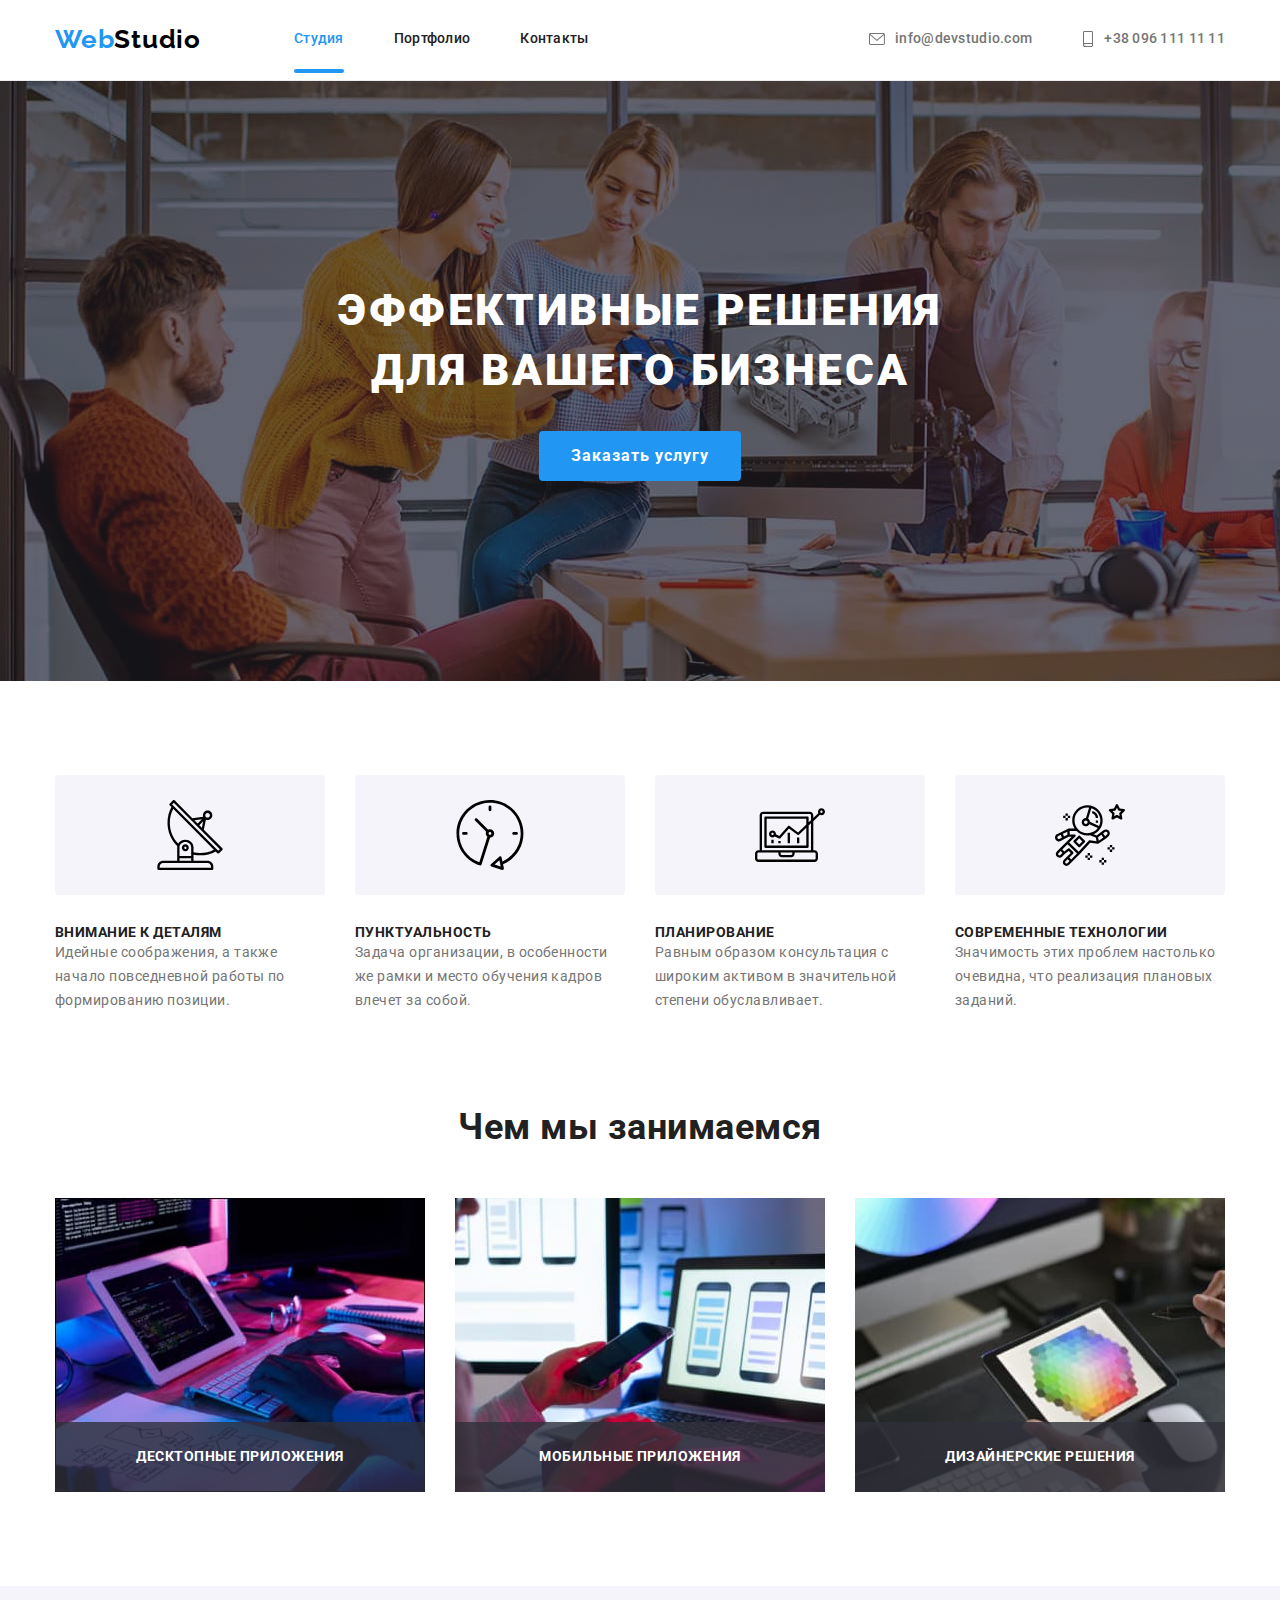
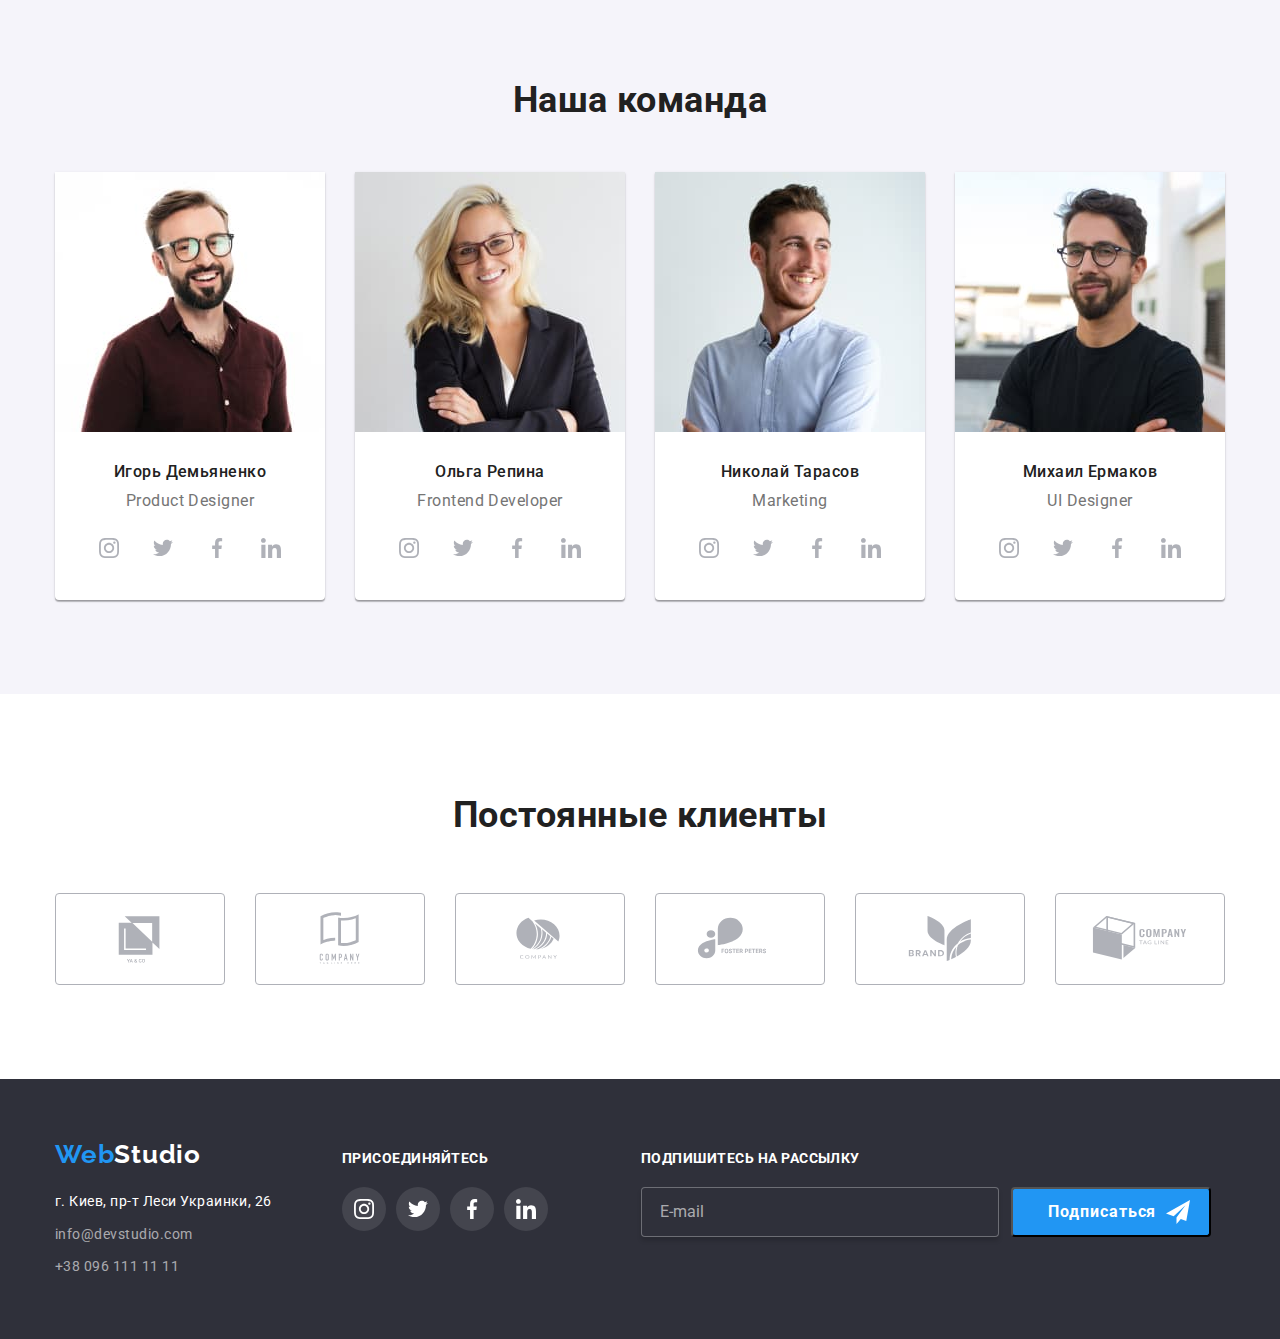
==== commit 1f2eb540: "index adaptive" ====
--- a/index.html
+++ b/index.html
@@ -96,7 +96,7 @@
   </header>
   <main>
     <section class="order">
-      <div class="container container--order">
+      <div class="container">
         <h1 class="order__h1">
           Эффективные решения
           <span class="order__h1--span">для вашего бизнеса</span>
@@ -152,7 +152,7 @@
     <section class="section section--padding">
       <div class="container">
         <h2 class="visually-hidden">Наши особенности</h2>
-        <ul class="features__ul">
+        <ul class="features">
           <li class="features__li">
             <div class="features__div">
               <svg class="features__svg">
@@ -200,10 +200,10 @@
         </ul>
       </div>
     </section>
-    <section class="section">
+    <section class="section section__we-do">
       <div class="container">
         <h2 class="we-do__h2">Чем мы занимаемся</h2>
-        <ul class="we-do__ul">
+        <ul class="we-do">
           <li class="we-do__li">
             <div class="we-do__div">
               <img src="./images/index/desktop-app.jpg" alt="фото десктопные приложения" width="370" />
@@ -229,9 +229,11 @@
     <section class="section section--color">
       <div class="container">
         <h2 class="team__h2">Наша команда</h2>
-        <ul class="team__ul">
+        <ul class="team">
           <li class="team__li">
-            <img src="./images/index/igor-270-260.jpg" alt="фото Игорь Демьяненко" width="270" />
+            <img src="./images/index/igor-450-460.jpg" alt="фото Игорь Демьяненко" class="team__photo-450-460" />
+            <img src="./images/index/igor-354-374.jpg" alt="фото Игорь Демьяненко" class="team__photo-354-374" />
+            <img src="./images/index/igor-270-260.jpg" alt="фото Игорь Демьяненко" class="team__photo-270-260" />
             <div class="team__div">
               <h3 class="team__h3">Игорь Демьяненко</h3>
               <p class="team__p">Product Designer</p>
@@ -268,7 +270,9 @@
             </div>
           </li>
           <li class="team__li">
-            <img src="./images/index/olga-270-260.jpg" alt="фото Ольга Репина" width="270" />
+            <img src="./images/index/olga-450-460.jpg" alt="фото Ольга Репина" class="team__photo-450-460" />
+            <img src="./images/index/olga-354-374.jpg" alt="фото Ольга Репина" class="team__photo-354-374" />
+            <img src="./images/index/olga-270-260.jpg" alt="фото Ольга Репина" class="team__photo-270-260" />
             <div class="team__div">
               <h3 class="team__h3">Ольга Репина</h3>
               <p class="team__p">Frontend Developer</p>
@@ -305,7 +309,9 @@
             </div>
           </li>
           <li class="team__li">
-            <img src="./images/index/nikolaj-270-260.jpg" alt="фото Николай Тарасов" width="270" />
+            <img src="./images/index/nikolaj-450-460.jpg" alt="фото Николай Тарасов" class="team__photo-450-460" />
+            <img src="./images/index/nikolaj-354-374.jpg" alt="фото Николай Тарасов" class="team__photo-354-374" />
+            <img src="./images/index/nikolaj-270-260.jpg" alt="фото Николай Тарасов" class="team__photo-270-260" />
             <div class="team__div">
               <h3 class="team__h3">Николай Тарасов</h3>
               <p class="team__p">Marketing</p>
@@ -342,7 +348,9 @@
             </div>
           </li>
           <li class="team__li">
-            <img src="./images/index/mihail-270-260.jpg" alt="фото Михаил Ермаков" width="270" />
+            <img src="./images/index/mihail-450-460.jpg" alt="фото Михаил Ермаков" class="team__photo-450-460" />
+            <img src="./images/index/mihail-354-374.jpg" alt="фото Михаил Ермаков" class="team__photo-354-374" />
+            <img src="./images/index/mihail-270-260.jpg" alt="фото Михаил Ермаков" class="team__photo-270-260" />
             <div class="team__div">
               <h3 class="team__h3">Михаил Ермаков</h3>
               <p class="team__p">UI Designer</p>
@@ -384,37 +392,31 @@
     <section class="section">
       <div class="container">
         <h2 class="clients__h2">Постоянные клиенты</h2>
-        <ul class="clients__ul">
+        <ul class="clients">
           <li class="clients__li">
             <a href="" class="clients__links"><svg class="clients__svg">
                 <use href="./images/icons.svg#icon-logo1"></use>
               </svg></a>
-          </li>
           <li class="clients__li">
             <a href="" class="clients__links"><svg class="clients__svg">
                 <use href="./images/icons.svg#icon-logo2"></use>
               </svg></a>
-          </li>
           <li class="clients__li">
             <a href="" class="clients__links"><svg class="clients__svg">
                 <use href="./images/icons.svg#icon-logo3"></use>
               </svg></a>
-          </li>
           <li class="clients__li">
             <a href="" class="clients__links"><svg class="clients__svg">
                 <use href="./images/icons.svg#icon-logo4"></use>
               </svg></a>
-          </li>
           <li class="clients__li">
             <a href="" class="clients__links"><svg class="clients__svg">
                 <use href="./images/icons.svg#icon-logo5"></use>
               </svg></a>
-          </li>
           <li class="clients__li">
             <a href="" class="clients__links"><svg class="clients__svg">
                 <use href="./images/icons.svg#icon-logo6"></use>
               </svg></a>
-          </li>
         </ul>
       </div>
     </section>
--- a/css/main.min.css
+++ b/css/main.min.css
@@ -3,5 +3,5 @@
  Consolas,  'Liberation Mono',  Menlo,- monospace;font-size:1em}small{font-size:80%}sub,sup{font-size:75%;line-height:0;position:relative;vertical-align:baseline}sub{bottom:-0.25em}sup{top:-0.5em}table{text-indent:0;border-color:inherit}button,input,optgroup,select,textarea{font-family:inherit;font-size:100%;line-height:1.15;margin:0}button,select{text-transform:none}button,[type='button'],[type='reset'],[type='submit']{-webkit-appearance:button}::-moz-focus-inner{border-style:none;padding:0}:-moz-focusring{outline:1px dotted ButtonText}:-moz-ui-invalid{box-shadow:none}legend{padding:0}progress{vertical-align:baseline}::-webkit-inner-spin-button,::-webkit-outer-spin-button{height:auto}[type='search']{-webkit-appearance:textfield;outline-offset:-2px}::-webkit-search-decoration{-webkit-appearance:none}::-webkit-file-upload-button{-webkit-appearance:button;font:inherit}summary{display:list-item}.visually-hidden{position:absolute;width:1px;height:1px;margin:-1px;border:0;padding:0;white-space:nowrap;-webkit-clip-path:inset(100%);clip-path:inset(100%);clip:rect(0 0 0 0);overflow:hidden}h1,h2,h3,p,ul{margin:0;padding:0}body{color:var(--primary-text-color);letter-spacing:0.03em;font-family:var(--font-body)}img{display:block;max-width:100%;height:auto}.header-mobile{padding-top:15px;padding-bottom:15px;position:relative}.header-tablet{border-bottom:1px solid #ececec;padding-top:21px;padding-bottom:21px}.header-tablet__container{display:-webkit-box;display:-ms-flexbox;display:flex;-webkit-box-align:center;-ms-flex-align:center;align-items:center;font-weight:500;font-size:14px;line-height:1.14;letter-spacing:0.02em;width:768px;margin:0 auto;padding-left:15px;padding-right:15px}.header-tablet__mail-tel{display:-webkit-box;display:-ms-flexbox;display:flex;-webkit-box-orient:vertical;-webkit-box-direction:normal;-ms-flex-direction:column;flex-direction:column;margin-left:auto;list-style:none}.header-tablet__li:not(:last-child){margin-bottom:10px}.header-tablet__href{color:var(--secondary-text-color);text-decoration:none;display:-webkit-box;display:-ms-flexbox;display:flex;-webkit-box-align:center;-ms-flex-align:center;align-items:center;-webkit-transition:color 250ms cubic-bezier(0.4, 0, 0.2, 1);transition:color 250ms cubic-bezier(0.4, 0, 0.2, 1)}.header-tablet__href:hover,.header-tablet__href:focus{color:var(--accent-color)}.header-tablet__envelope{margin-right:10px;width:16px;height:12px;fill:currentColor}.header-tablet__smartphone{margin-right:10px;width:12px;height:16px;fill:currentColor}@media screen and (max-width: 767px){.header{padding-top:15px;padding-bottom:15px;position:relative}.header .header__container{max-width:480px;margin-right:auto;margin-left:auto;padding-left:15px;padding-right:15px}.header .logo-mobile{font-family:var(--font-logo);font-size:24px;line-height:1.17;font-weight:700;letter-spacing:0.03em;color:var(--primary-text-color);text-decoration:none;-webkit-transition:color 250ms cubic-bezier(0.4, 0, 0.2, 1);transition:color 250ms cubic-bezier(0.4, 0, 0.2, 1)}.header .logo-mobile:hover,.header .logo-mobile:focus{color:var(--accent-color)}.header .logo-mobile--accent-color{color:var(--accent-color)}.header .logo-mobile--inverse{color:#fff}.header .nav-mobile{display:-webkit-box;display:-ms-flexbox;display:flex;-webkit-box-align:center;-ms-flex-align:center;align-items:center;-webkit-box-pack:justify;-ms-flex-pack:justify;justify-content:space-between}.header .nav-mobile__button{border:none;background-color:transparent;margin-left:auto;z-index:2}.header .nav-mobile__menu{width:40px;height:40px;color:#000;fill:currentColor;-webkit-transition:color 250ms cubic-bezier(0.4, 0, 0.2, 1);transition:color 250ms cubic-bezier(0.4, 0, 0.2, 1)}.header .nav-mobile__menu:hover,.header .nav-mobile__menu:focus{color:var(--accent-color)}.header .nav-mobile__button .header .nav-mobile__icon-menu{display:none}.header .nav-mobile__button.nav-mobile__button--is-open .header .nav-mobile__icon-close{display:none}.header .nav-mobile__button.nav-mobile__button--is-open .header .nav-mobile__icon-menu{display:block}.header .sitemap-mobile{position:fixed;top:0;left:0;width:100%;height:100%;padding:48px 40px;text-align:center;font-size:20px;background-color:#fff;display:none;z-index:1;overflow-y:scroll}.header .sitemap-mobile--is-open{display:block}.header .sitemap-mobile__ul{list-style:none}.header .sitemap-mobile__li:not(:last-child){margin-bottom:32px}.header .sitemap-mobile__href{text-decoration:none;font-weight:500;font-size:40px;line-height:1.18;letter-spacing:0.02em;color:var(--primary-text-color);display:inline-block;-webkit-transition:color 250ms cubic-bezier(0.4, 0, 0.2, 1);transition:color 250ms cubic-bezier(0.4, 0, 0.2, 1)}.header .sitemap-mobile__href:hover,.header .sitemap-mobile__href:focus{color:var(--accent-color)}.header .sitemap-mobile__list{list-style:none;margin-top:302px}.header .sitemap-mobile__item:not(:last-child){margin-bottom:32px}.header .sitemap-mobile__tel{font-weight:500;font-size:34px;line-height:1.18;letter-spacing:0.02em;color:var(--accent-color);text-decoration:none}.header .sitemap-mobile__mail{font-weight:500;font-size:24px;line-height:1.17;letter-spacing:0.02em;color:var(--secondary-text-color);text-decoration:none}.header .sitemap-mobile__cardset{list-style:none;margin-top:64px}.header .sitemap-mobile__card{display:inline-block}.header .sitemap-mobile__card:not(:last-child){margin-right:20px}.header .sitemap-mobile__socials{font-weight:500;font-size:18px;line-height:1.22;letter-spacing:0.02em;color:var(--accent-color);text-decoration:none}.header .nav,.header .header__mail-tel{display:none}}@media screen and (min-width: 768px) and (max-width: 1199px){.header{border-bottom:1px solid #ececec;padding-top:21px;padding-bottom:21px}.header__container{display:-webkit-box;display:-ms-flexbox;display:flex;-webkit-box-align:center;-ms-flex-align:center;align-items:center;font-weight:500;font-size:14px;line-height:1.14;letter-spacing:0.02em;width:768px;margin:0 auto;padding-left:15px;padding-right:15px}.header__mail-tel{display:-webkit-box;display:-ms-flexbox;display:flex;-webkit-box-orient:vertical;-webkit-box-direction:normal;-ms-flex-direction:column;flex-direction:column;margin-left:auto;list-style:none}.header__li:not(:last-child){margin-bottom:10px}.header__href{color:var(--secondary-text-color);text-decoration:none;display:-webkit-box;display:-ms-flexbox;display:flex;-webkit-box-align:center;-ms-flex-align:center;align-items:center;-webkit-transition:color 250ms cubic-bezier(0.4, 0, 0.2, 1);transition:color 250ms cubic-bezier(0.4, 0, 0.2, 1)}.header__href:hover,.header__href:focus{color:var(--accent-color)}.header__envelope{margin-right:10px;width:16px;height:12px;fill:currentColor}.header__smartphone{margin-right:10px;width:12px;height:16px;fill:currentColor}.header .logo{font-family:var(--font-logo);font-size:24px;line-height:1.17;font-weight:700;letter-spacing:0.03em;color:var(--primary-text-color);text-decoration:none;-webkit-transition:color 250ms cubic-bezier(0.4, 0, 0.2, 1);transition:color 250ms cubic-bezier(0.4, 0, 0.2, 1)}.header .logo:hover,.header .logo:focus{color:var(--accent-color)}.header .logo--accent-color{color:var(--accent-color)}.header .logo--inverse{color:#fff}.header .nav{display:-webkit-box;display:-ms-flexbox;display:flex;-webkit-box-align:center;-ms-flex-align:center;align-items:center}.header .nav__menu{display:-webkit-box;display:-ms-flexbox;display:flex;margin-left:88px;list-style:none}.header .nav__li:not(:last-child){margin-right:50px}.header .nav__current{color:var(--primary-text-color);position:relative;text-decoration:none;-webkit-transition:color 250ms cubic-bezier(0.4, 0, 0.2, 1);transition:color 250ms cubic-bezier(0.4, 0, 0.2, 1)}.header .nav__current::after{content:'';position:absolute;width:100%;height:4px;bottom:-27px;left:0;border-radius:2px;background-color:transparent}.header .nav__current--color{color:var(--accent-color)}.header .nav__current--color::after{background-color:var(--accent-color)}.header .nav-mobile{display:none}}@media screen and (min-width: 1200px){.header{border-bottom:1px solid #ececec;padding-top:24px;padding-bottom:25px}.header__container{display:-webkit-box;display:-ms-flexbox;display:flex;-webkit-box-align:center;-ms-flex-align:center;align-items:center;font-weight:500;font-size:14px;line-height:1.14;letter-spacing:0.02em;width:1200px;margin:0 auto;padding:0 15px}.header__mail-tel{display:-webkit-box;display:-ms-flexbox;display:flex;margin-left:auto;-webkit-box-align:center;-ms-flex-align:center;align-items:center;list-style:none}.header__li:not(:last-child){margin-right:50px}.header__href{color:var(--secondary-text-color);text-decoration:none;display:-webkit-box;display:-ms-flexbox;display:flex;-webkit-box-align:center;-ms-flex-align:center;align-items:center;-webkit-transition:color 250ms cubic-bezier(0.4, 0, 0.2, 1);transition:color 250ms cubic-bezier(0.4, 0, 0.2, 1)}.header__href:hover,.header__href:focus{color:var(--accent-color)}.header__envelope{margin-right:10px;width:16px;height:12px;fill:currentColor}.header__smartphone{margin-right:10px;width:12px;height:16px;fill:currentColor}.header .nav-mobile{display:none}}.sitemap-mobile{position:fixed;top:0;left:0;width:100%;height:100%;padding:48px 40px;text-align:center;font-size:20px;background-color:#fff;display:none;z-index:1;overflow-y:scroll}.sitemap-mobile--is-open{display:block}.sitemap-mobile__ul{list-style:none}.sitemap-mobile__li:not(:last-child){margin-bottom:32px}.sitemap-mobile__href{text-decoration:none;font-weight:500;font-size:40px;line-height:1.18;letter-spacing:0.02em;color:var(--primary-text-color);display:inline-block;-webkit-transition:color 250ms cubic-bezier(0.4, 0, 0.2, 1);transition:color 250ms cubic-bezier(0.4, 0, 0.2, 1)}.sitemap-mobile__href:hover,.sitemap-mobile__href:focus{color:var(--accent-color)}.sitemap-mobile__list{list-style:none;margin-top:302px}.sitemap-mobile__item:not(:last-child){margin-bottom:32px}.sitemap-mobile__tel{font-weight:500;font-size:34px;line-height:1.18;letter-spacing:0.02em;color:var(--accent-color);text-decoration:none}.sitemap-mobile__mail{font-weight:500;font-size:24px;line-height:1.17;letter-spacing:0.02em;color:var(--secondary-text-color);text-decoration:none}.sitemap-mobile__cardset{list-style:none;margin-top:64px}.sitemap-mobile__card{display:inline-block}.sitemap-mobile__card:not(:last-child){margin-right:20px}.sitemap-mobile__socials{font-weight:500;font-size:18px;line-height:1.22;letter-spacing:0.02em;color:var(--accent-color);text-decoration:none}.nav-mobile{display:-webkit-box;display:-ms-flexbox;display:flex;-webkit-box-align:center;-ms-flex-align:center;align-items:center;-webkit-box-pack:justify;-ms-flex-pack:justify;justify-content:space-between}.nav-mobile__button{border:none;background-color:transparent;margin-left:auto;z-index:2}.nav-mobile__menu{width:40px;height:40px;color:#000;fill:currentColor;-webkit-transition:color 250ms cubic-bezier(0.4, 0, 0.2, 1);transition:color 250ms cubic-bezier(0.4, 0, 0.2, 1)}@media screen and (min-width: 768px){.nav-mobile__menu{display:none}}.nav-mobile__menu:hover,.nav-mobile__menu:focus{color:var(--accent-color)}.nav-mobile__button .nav-mobile__icon-menu{display:none}.nav-mobile__button.nav-mobile__button--is-open .nav-mobile__icon-close{display:none}.nav-mobile__button.nav-mobile__button--is-open .nav-mobile__icon-menu{display:block}.nav-tablet{display:-webkit-box;display:-ms-flexbox;display:flex;-webkit-box-align:center;-ms-flex-align:center;align-items:center}.nav-tablet__menu{display:-webkit-box;display:-ms-flexbox;display:flex;margin-left:88px;list-style:none}.nav-tablet__li:not(:last-child){margin-right:50px}.nav-tablet__current{color:var(--primary-text-color);position:relative;text-decoration:none;-webkit-transition:color 250ms cubic-bezier(0.4, 0, 0.2, 1);transition:color 250ms cubic-bezier(0.4, 0, 0.2, 1)}.nav-tablet__current::after{content:'';position:absolute;width:100%;height:4px;bottom:-27px;left:0;border-radius:2px;background-color:transparent}.nav-tablet__current--color{color:var(--accent-color)}.nav-tablet__current--color::after{background-color:var(--accent-color)}.nav{display:-webkit-box;display:-ms-flexbox;display:flex;-webkit-box-align:center;-ms-flex-align:center;align-items:center}.nav__menu{display:-webkit-box;display:-ms-flexbox;display:flex;margin-left:93px;list-style:none}.nav__li:not(:last-child){margin-right:50px}.nav__current{color:var(--primary-text-color);position:relative;text-decoration:none;-webkit-transition:color 250ms cubic-bezier(0.4, 0, 0.2, 1);transition:color 250ms cubic-bezier(0.4, 0, 0.2, 1)}.nav__current::after{content:'';position:absolute;width:100%;height:4px;bottom:-27px;left:0;border-radius:2px;background-color:transparent}.nav__current--color{color:var(--accent-color)}.nav__current--color::after{background-color:var(--accent-color)}.logo-mobile{font-family:var(--font-logo);font-size:24px;line-height:1.17;font-weight:700;letter-spacing:0.03em;color:var(--primary-text-color);text-decoration:none;-webkit-transition:color 250ms cubic-bezier(0.4, 0, 0.2, 1);transition:color 250ms cubic-bezier(0.4, 0, 0.2, 1)}.logo-mobile:hover,.logo-mobile:focus{color:var(--accent-color)}.logo-mobile--accent-color{color:var(--accent-color)}.logo-mobile--inverse{color:#fff}.logo-tablet{font-family:var(--font-logo);font-size:24px;line-height:1.17;font-weight:700;letter-spacing:0.03em;color:var(--primary-text-color);text-decoration:none;-webkit-transition:color 250ms cubic-bezier(0.4, 0, 0.2, 1);transition:color 250ms cubic-bezier(0.4, 0, 0.2, 1)}.logo-tablet:hover,.logo-tablet:focus{color:var(--accent-color)}.logo-tablet--accent-color{color:var(--accent-color)}.logo-tablet--inverse{color:#fff}.logo{font-family:var(--font-logo);font-size:26px;line-height:1.19;font-weight:700;letter-spacing:0.03em;color:#000;text-decoration:none;-webkit-transition:color 250ms cubic-bezier(0.4, 0, 0.2, 1);transition:color 250ms cubic-bezier(0.4, 0, 0.2, 1)}.logo:hover,.logo:focus{color:var(--accent-color)}.logo--accent-color{color:var(--accent-color)}.logo--inverse{color:#fff}.section-mobile{padding-top:60px;padding-bottom:60px}.section-mobile--color{background-color:#f5f4fa}.section-mobile--padding{padding-bottom:30px}.section-tablet{padding-top:60px;padding-bottom:60px}.section-tablet--color{background-color:#f5f4fa}.section{padding-top:94px;padding-bottom:94px}.section--padding{padding-top:94px;padding-bottom:0}.section--color{background-color:#f5f4fa}.container-mobile{max-width:480px;margin-right:auto;margin-left:auto;padding-left:15px;padding-right:15px}.container-tablet{width:768px;margin-right:auto;margin-left:auto;padding-left:15px;padding-right:15px}.container{margin-right:auto;margin-left:auto;padding-left:15px;padding-right:15px}.order-mobile{text-align:center;margin-left:auto;margin-right:auto;background-size:480px 400px;background-image:-webkit-gradient(linear, left top, right top, from(#2f303a66), to(#2f303a66)),url(../images/index/bg-mobile.jpg);background-image:linear-gradient(to right, #2f303a66, #2f303a66),url(../images/index/bg-mobile.jpg);background-repeat:no-repeat;background-position:center;padding-top:118px;padding-bottom:118px}.order-mobile__h1{font-weight:900;text-align:center;letter-spacing:0.06em;text-transform:uppercase;color:#fff;margin-bottom:30px;font-size:26px;line-height:1.62}.order-mobile__h1--span{display:block}.order-mobile__button{background-color:var(--accent-color);border-radius:4px;color:#fff;font-weight:700;font-size:16px;line-height:1.88;letter-spacing:0.06em;font-family:inherit;padding:10px 32px;border:none;display:block;margin-left:auto;margin-right:auto}.order-mobile__backdrop{position:fixed;top:0;left:0;width:100%;height:100%;background-color:rgba(0,0,0,0.2);opacity:1;visibility:visible;-webkit-transition:opacity 250ms cubic-bezier(0.4, 0, 0.2, 1),visibility 250ms cubic-bezier(0.4, 0, 0.2, 1);transition:opacity 250ms cubic-bezier(0.4, 0, 0.2, 1),visibility 250ms cubic-bezier(0.4, 0, 0.2, 1);overflow-y:scroll;z-index:1}.order-mobile__backdrop--is-hidden{opacity:0;visibility:hidden;pointer-events:none}.order-mobile__modal{background-color:#fff;position:absolute;top:50%;left:50%;-webkit-transform:translate(-50%, -50%);transform:translate(-50%, -50%);border-radius:4px;padding:40px;-webkit-box-shadow:0px 1px 3px rgba(0,0,0,0.12),0px 1px 1px rgba(0,0,0,0.14),0px 2px 1px rgba(0,0,0,0.2);box-shadow:0px 1px 3px rgba(0,0,0,0.12),0px 1px 1px rgba(0,0,0,0.14),0px 2px 1px rgba(0,0,0,0.2);width:calc(100% - 7%);margin-top:93px}.order-mobile__close{position:absolute;top:0;right:0;display:-webkit-box;display:-ms-flexbox;display:flex;border-radius:50%;-webkit-box-pack:center;-ms-flex-pack:center;justify-content:center;-webkit-box-align:center;-ms-flex-align:center;align-items:center;width:30px;height:30px;top:8px;right:8px;background-color:#fff;border:1px solid rgba(0,0,0,0.1);color:#000;fill:currentColor;-webkit-transition:color 250ms cubic-bezier(0.4, 0, 0.2, 1);transition:color 250ms cubic-bezier(0.4, 0, 0.2, 1)}.order-mobile__close:hover,.order-mobile__close:focus{color:var(--accent-color)}.order-mobile__close-svg{width:11px;height:11px}.order-mobile__p{font-weight:700;font-size:20px;text-align:center;margin-bottom:12px;line-height:1.5}.order-mobile__form{display:block}.order-mobile__label{display:block;text-align:left;font-size:12px;line-height:1.17;letter-spacing:0.01em;color:var(--secondary-text-color);margin-bottom:4px}.order-mobile__input--position{position:relative;margin-bottom:10px;width:100%}.order-mobile__input{display:block;width:100%;height:40px;border:1px solid rgba(33,33,33,0.2);border-radius:4px;padding-left:42px;-webkit-transition:border 250ms cubic-bezier(0.4, 0, 0.2, 1);transition:border 250ms cubic-bezier(0.4, 0, 0.2, 1);outline-width:0}.order-mobile__svg{position:absolute;left:14px;top:50%;-webkit-transform:translateY(-50%);transform:translateY(-50%);color:var(--primary-text-color);fill:currentColor;-webkit-transition:color 250ms cubic-bezier(0.4, 0, 0.2, 1);transition:color 250ms cubic-bezier(0.4, 0, 0.2, 1)}.order-mobile__svg--name{width:12px;height:12px}.order-mobile__svg--tel{width:13px;height:13px}.order-mobile__svg--email{width:15px;height:12px}.order-mobile__input:focus+.order__svg{color:var(--accent-color)}.order-mobile__comment{display:block;width:100%;height:120px;resize:none;border:1px solid rgba(33,33,33,0.2);border-radius:4px;margin-bottom:20px;-webkit-transition:border 250ms cubic-bezier(0.4, 0, 0.2, 1);transition:border 250ms cubic-bezier(0.4, 0, 0.2, 1);outline-width:0}.order-mobile__comment::-webkit-input-placeholder{padding:12px 16px;font-size:12px;line-height:1.17;letter-spacing:0.01em;color:rgba(117,117,117,0.5)}.order-mobile__comment:-ms-input-placeholder{padding:12px 16px;font-size:12px;line-height:1.17;letter-spacing:0.01em;color:rgba(117,117,117,0.5)}.order-mobile__comment::-ms-input-placeholder{padding:12px 16px;font-size:12px;line-height:1.17;letter-spacing:0.01em;color:rgba(117,117,117,0.5)}.order-mobile__comment::placeholder{padding:12px 16px;font-size:12px;line-height:1.17;letter-spacing:0.01em;color:rgba(117,117,117,0.5)}.order-mobile__input:focus,.order-mobile__comment:focus{border:1px solid var(--accent-color)}.order-mobile__checkbox--position{text-align:left}.order-mobile__tag{font-size:0;margin-right:8px}.order-mobile__checkbox:checked+.order-mobile__checkbox--custom{fill:var(--accent-color);background-color:var(--accent-color);border-color:var(--accent-color)}.order-mobile__checkbox:focus+.order-mobile__checkbox--custom{border-color:var(--accent-color)}.order-mobile__checkbox--custom{width:16px;height:15px;border:2px solid var(--primary-text-color);border-radius:2px;fill:#fff}.order-mobile__span{color:var(--secondary-text-color);font-size:12px;line-height:1.17}.order-mobile__span--color{-webkit-text-decoration-line:underline;text-decoration-line:underline;color:var(--accent-color)}.order-mobile__submit{margin-top:30px;width:200px;height:50px;-webkit-box-shadow:0px 4px 4px rgba(0,0,0,0.15);box-shadow:0px 4px 4px rgba(0,0,0,0.15);border-radius:4px;color:#fff;font-weight:700;font-size:16px;line-height:1.88;letter-spacing:0.06em;background-color:var(--accent-color);-webkit-transition:background-color 250ms cubic-bezier(0.4, 0, 0.2, 1);transition:background-color 250ms cubic-bezier(0.4, 0, 0.2, 1);-ms-flex-item-align:center;-ms-grid-row-align:center;align-self:center}.order-mobile__submit:hover{background-color:#188ce8}.order-tablet{width:768px;text-align:center;margin-left:auto;margin-right:auto;padding-top:118px;padding-bottom:118px;height:400px;background-image:-webkit-gradient(linear, left top, right top, from(#2f303a66), to(#2f303a66)),url(../images/index/bg-tablet.jpg);background-image:linear-gradient(to right, #2f303a66, #2f303a66),url(../images/index/bg-tablet.jpg)}.order-tablet__h1{font-weight:900;font-size:26px;line-height:1.62;text-align:center;letter-spacing:0.06em;text-transform:uppercase;color:#fff;margin-bottom:30px}.order-tablet__h1--span{display:block}.order-tablet__button{background-color:var(--accent-color);border-radius:4px;color:#fff;font-weight:700;font-size:16px;line-height:1.88;letter-spacing:0.06em;font-family:inherit;padding:10px 32px;border:none}.order-tablet__backdrop{position:fixed;top:0;left:0;width:100%;height:100%;background-color:rgba(0,0,0,0.2);opacity:1;visibility:visible;-webkit-transition:opacity 250ms cubic-bezier(0.4, 0, 0.2, 1),visibility 250ms cubic-bezier(0.4, 0, 0.2, 1);transition:opacity 250ms cubic-bezier(0.4, 0, 0.2, 1),visibility 250ms cubic-bezier(0.4, 0, 0.2, 1)}.order-tablet__backdrop--is-hidden{opacity:0;visibility:hidden;pointer-events:none}.order-tablet__modal{width:528px;background-color:#fff;position:absolute;top:50%;left:50%;-webkit-transform:translate(-50%, -50%);transform:translate(-50%, -50%);border-radius:4px;padding:40px;-webkit-box-shadow:0px 1px 3px rgba(0,0,0,0.12),0px 1px 1px rgba(0,0,0,0.14),0px 2px 1px rgba(0,0,0,0.2);box-shadow:0px 1px 3px rgba(0,0,0,0.12),0px 1px 1px rgba(0,0,0,0.14),0px 2px 1px rgba(0,0,0,0.2)}.order-tablet__modal--mobile{width:450px}.order-tablet__close{position:absolute;top:0;right:0;display:-webkit-box;display:-ms-flexbox;display:flex;border-radius:50%;-webkit-box-pack:center;-ms-flex-pack:center;justify-content:center;-webkit-box-align:center;-ms-flex-align:center;align-items:center;width:30px;height:30px;top:8px;right:8px;background-color:#fff;border:1px solid rgba(0,0,0,0.1);color:#000;fill:currentColor;-webkit-transition:color 250ms cubic-bezier(0.4, 0, 0.2, 1);transition:color 250ms cubic-bezier(0.4, 0, 0.2, 1)}.order-tablet__close:hover,.order-tablet__close:focus{color:var(--accent-color)}.order-tablet__close-svg{width:11px;height:11px}.order-tablet__p{font-weight:700;font-size:20px;line-height:1.15;text-align:center;margin-bottom:12px}.order-tablet__p--mobile{line-height:1.5}.order-tablet__form{display:-webkit-box;display:-ms-flexbox;display:flex;-webkit-box-orient:vertical;-webkit-box-direction:normal;-ms-flex-direction:column;flex-direction:column;-webkit-box-align:start;-ms-flex-align:start;align-items:flex-start}.order-tablet__form--mobile{display:block}.order-tablet__label{display:block;text-align:left;font-size:12px;line-height:1.17;letter-spacing:0.01em;color:var(--secondary-text-color);margin-bottom:4px}.order-tablet__input--position{position:relative;margin-bottom:10px;width:100%}.order-tablet__input{display:block;width:100%;height:40px;border:1px solid rgba(33,33,33,0.2);border-radius:4px;padding-left:42px;-webkit-transition:border 250ms cubic-bezier(0.4, 0, 0.2, 1);transition:border 250ms cubic-bezier(0.4, 0, 0.2, 1);outline-width:0}.order-tablet__svg{position:absolute;left:14px;top:50%;-webkit-transform:translateY(-50%);transform:translateY(-50%);color:var(--primary-text-color);fill:currentColor;-webkit-transition:color 250ms cubic-bezier(0.4, 0, 0.2, 1);transition:color 250ms cubic-bezier(0.4, 0, 0.2, 1)}.order-tablet__svg--name{width:12px;height:12px}.order-tablet__svg--tel{width:13px;height:13px}.order-tablet__svg--email{width:15px;height:12px}.order-tablet__input:focus+.order__svg{color:var(--accent-color)}.order-tablet__comment{display:block;width:100%;height:120px;resize:none;border:1px solid rgba(33,33,33,0.2);border-radius:4px;margin-bottom:20px;-webkit-transition:border 250ms cubic-bezier(0.4, 0, 0.2, 1);transition:border 250ms cubic-bezier(0.4, 0, 0.2, 1);outline-width:0}.order-tablet__comment::-webkit-input-placeholder{padding:12px 16px;font-size:12px;line-height:1.17;letter-spacing:0.01em;color:rgba(117,117,117,0.5)}.order-tablet__comment:-ms-input-placeholder{padding:12px 16px;font-size:12px;line-height:1.17;letter-spacing:0.01em;color:rgba(117,117,117,0.5)}.order-tablet__comment::-ms-input-placeholder{padding:12px 16px;font-size:12px;line-height:1.17;letter-spacing:0.01em;color:rgba(117,117,117,0.5)}.order-tablet__comment::placeholder{padding:12px 16px;font-size:12px;line-height:1.17;letter-spacing:0.01em;color:rgba(117,117,117,0.5)}.order-tablet__input:focus,.order-tablet__comment:focus{border:1px solid var(--accent-color)}.order-tablet__checkbox--position{margin-left:14px;display:-webkit-box;display:-ms-flexbox;display:flex;-webkit-box-align:center;-ms-flex-align:center;align-items:center;-webkit-box-pack:justify;-ms-flex-pack:justify;justify-content:space-between;width:425px}.order-tablet__checkbox--position--mobile{display:block;margin-left:0;width:auto}.order-tablet__tag-mobile{font-size:0}.order-tablet__checkbox:checked+.order-tablet__checkbox--custom{fill:var(--accent-color);background-color:var(--accent-color);border-color:var(--accent-color)}.order-tablet__checkbox:focus+.order-tablet__checkbox--custom{border-color:var(--accent-color)}.order-tablet__checkbox--custom{width:16px;height:15px;border:2px solid var(--primary-text-color);border-radius:2px;fill:#fff}.order-tablet__span{font-size:14px;line-height:1.71;color:var(--secondary-text-color)}.order-tablet__span--mobile{font-size:12px;line-height:1.17}.order-tablet__span--color{-webkit-text-decoration-line:underline;text-decoration-line:underline;color:var(--accent-color)}.order-tablet__submit{margin-top:30px;width:200px;height:50px;-webkit-box-shadow:0px 4px 4px rgba(0,0,0,0.15);box-shadow:0px 4px 4px rgba(0,0,0,0.15);border-radius:4px;color:#fff;font-weight:700;font-size:16px;line-height:1.88;letter-spacing:0.06em;background-color:var(--accent-color);-webkit-transition:background-color 250ms cubic-bezier(0.4, 0, 0.2, 1);transition:background-color 250ms cubic-bezier(0.4, 0, 0.2, 1);-ms-flex-item-align:center;-ms-grid-row-align:center;align-self:center}.order-tablet__submit:hover{background-color:#188ce8}.order{max-width:1600px;text-align:center;margin-left:auto;margin-right:auto;padding-top:200px;padding-bottom:200px;height:600px;background-image:-webkit-gradient(linear, left top, right top, from(#2f303a66), to(#2f303a66)),url(../images/index/bg.jpg);background-image:linear-gradient(to right, #2f303a66, #2f303a66),url(../images/index/bg.jpg)}.order__h1{font-weight:900;font-size:44px;line-height:1.36;text-align:center;letter-spacing:0.06em;text-transform:uppercase;color:#fff;margin-bottom:30px}.order__h1--mobile{font-size:26px;line-height:1.62}.order__h1--span{display:block}.order__button{background-color:var(--accent-color);border-radius:4px;color:#fff;font-weight:700;font-size:16px;line-height:1.88;letter-spacing:0.06em;font-family:inherit;padding:10px 32px;border:none}.order__backdrop{position:fixed;top:0;left:0;width:100%;height:100%;background-color:rgba(0,0,0,0.2);opacity:1;visibility:visible;-webkit-transition:opacity 250ms cubic-bezier(0.4, 0, 0.2, 1),visibility 250ms cubic-bezier(0.4, 0, 0.2, 1);transition:opacity 250ms cubic-bezier(0.4, 0, 0.2, 1),visibility 250ms cubic-bezier(0.4, 0, 0.2, 1)}.order__backdrop--is-hidden{opacity:0;visibility:hidden;pointer-events:none}.order__modal{width:528px;background-color:#fff;position:absolute;top:50%;left:50%;-webkit-transform:translate(-50%, -50%);transform:translate(-50%, -50%);border-radius:4px;padding:40px;-webkit-box-shadow:0px 1px 3px rgba(0,0,0,0.12),0px 1px 1px rgba(0,0,0,0.14),0px 2px 1px rgba(0,0,0,0.2);box-shadow:0px 1px 3px rgba(0,0,0,0.12),0px 1px 1px rgba(0,0,0,0.14),0px 2px 1px rgba(0,0,0,0.2)}.order__modal--mobile{width:450px}.order__close{position:absolute;top:0;right:0;display:-webkit-box;display:-ms-flexbox;display:flex;border-radius:50%;-webkit-box-pack:center;-ms-flex-pack:center;justify-content:center;-webkit-box-align:center;-ms-flex-align:center;align-items:center;width:30px;height:30px;top:8px;right:8px;background-color:#fff;border:1px solid rgba(0,0,0,0.1);color:#000;fill:currentColor;-webkit-transition:color 250ms cubic-bezier(0.4, 0, 0.2, 1);transition:color 250ms cubic-bezier(0.4, 0, 0.2, 1)}.order__close:hover,.order__close:focus{color:var(--accent-color)}.order__close-svg{width:11px;height:11px}.order__p{font-weight:700;font-size:20px;line-height:1.15;text-align:center;margin-bottom:12px}.order__p--mobile{line-height:1.5}.order__form{display:-webkit-box;display:-ms-flexbox;display:flex;-webkit-box-orient:vertical;-webkit-box-direction:normal;-ms-flex-direction:column;flex-direction:column;-webkit-box-align:start;-ms-flex-align:start;align-items:flex-start}.order__form--mobile{display:block}.order__label{display:block;text-align:left;font-size:12px;line-height:1.17;letter-spacing:0.01em;color:var(--secondary-text-color);margin-bottom:4px}.order__input--position{position:relative;margin-bottom:10px;width:100%}.order__input{display:block;width:100%;height:40px;border:1px solid rgba(33,33,33,0.2);border-radius:4px;padding-left:42px;-webkit-transition:border 250ms cubic-bezier(0.4, 0, 0.2, 1);transition:border 250ms cubic-bezier(0.4, 0, 0.2, 1);outline-width:0}.order__svg{position:absolute;left:14px;top:50%;-webkit-transform:translateY(-50%);transform:translateY(-50%);color:var(--primary-text-color);fill:currentColor;-webkit-transition:color 250ms cubic-bezier(0.4, 0, 0.2, 1);transition:color 250ms cubic-bezier(0.4, 0, 0.2, 1)}.order__svg--name{width:12px;height:12px}.order__svg--tel{width:13px;height:13px}.order__svg--email{width:15px;height:12px}.order__input:focus+.order__svg{color:var(--accent-color)}.order__comment{display:block;width:100%;height:120px;resize:none;border:1px solid rgba(33,33,33,0.2);border-radius:4px;margin-bottom:20px;-webkit-transition:border 250ms cubic-bezier(0.4, 0, 0.2, 1);transition:border 250ms cubic-bezier(0.4, 0, 0.2, 1);outline-width:0}.order__comment::-webkit-input-placeholder{padding:12px 16px;font-size:12px;line-height:1.17;letter-spacing:0.01em;color:rgba(117,117,117,0.5)}.order__comment:-ms-input-placeholder{padding:12px 16px;font-size:12px;line-height:1.17;letter-spacing:0.01em;color:rgba(117,117,117,0.5)}.order__comment::-ms-input-placeholder{padding:12px 16px;font-size:12px;line-height:1.17;letter-spacing:0.01em;color:rgba(117,117,117,0.5)}.order__comment::placeholder{padding:12px 16px;font-size:12px;line-height:1.17;letter-spacing:0.01em;color:rgba(117,117,117,0.5)}.order__input:focus,.order__comment:focus{border:1px solid var(--accent-color)}.order__checkbox--position{margin-left:14px;display:-webkit-box;display:-ms-flexbox;display:flex;-webkit-box-align:center;-ms-flex-align:center;align-items:center;-webkit-box-pack:justify;-ms-flex-pack:justify;justify-content:space-between;width:425px}.order__checkbox--position--mobile{display:block;margin-left:0;width:auto}.order__tag-mobile{font-size:0}.order__checkbox:checked+.order__checkbox--custom{fill:var(--accent-color);background-color:var(--accent-color);border-color:var(--accent-color)}.order__checkbox:focus+.order__checkbox--custom{border-color:var(--accent-color)}.order__checkbox--custom{width:16px;height:15px;border:2px solid var(--primary-text-color);border-radius:2px;fill:#fff}.order__span{font-size:14px;line-height:1.71;color:var(--secondary-text-color)}.order__span--mobile{font-size:12px;line-height:1.17}.order__span--color{-webkit-text-decoration-line:underline;text-decoration-line:underline;color:var(--accent-color)}.order__submit{margin-top:30px;width:200px;height:50px;-webkit-box-shadow:0px 4px 4px rgba(0,0,0,0.15);box-shadow:0px 4px 4px rgba(0,0,0,0.15);border-radius:4px;color:#fff;font-weight:700;font-size:16px;line-height:1.88;letter-spacing:0.06em;background-color:var(--accent-color);-webkit-transition:background-color 250ms cubic-bezier(0.4, 0, 0.2, 1);transition:background-color 250ms cubic-bezier(0.4, 0, 0.2, 1);-ms-flex-item-align:center;-ms-grid-row-align:center;align-self:center}.order__submit:hover{background-color:#188ce8}.features-mobile__ul{list-style:none}.features-mobile__li:not(:last-child){margin-bottom:30px}.features-mobile__div{height:120px;background-color:#f5f4fa;border-radius:4px;display:-webkit-box;display:-ms-flexbox;display:flex;-webkit-box-align:center;-ms-flex-align:center;align-items:center;-webkit-box-pack:center;-ms-flex-pack:center;justify-content:center;margin-bottom:30px}.features-mobile__svg{width:70px;height:70px}.features-mobile__h3{font-size:14px;line-height:1.14;text-transform:uppercase;font-weight:700;text-align:center}.features-mobile__p{font-size:14px;line-height:1.71;color:#757575;height:50px}.features-tablet__ul{display:-webkit-box;display:-ms-flexbox;display:flex;-ms-flex-wrap:wrap;flex-wrap:wrap;list-style:none}.features-tablet__li{width:354px}.features-tablet__li:nth-child(odd){margin-right:30px}.features-tablet__li:nth-child(-n+2){margin-bottom:30px}.features-tablet__div{height:120px;background-color:#f5f4fa;border-radius:4px;display:-webkit-box;display:-ms-flexbox;display:flex;-webkit-box-align:center;-ms-flex-align:center;align-items:center;-webkit-box-pack:center;-ms-flex-pack:center;justify-content:center;margin-bottom:30px}.features-tablet__svg{width:70px;height:70px}.features-tablet__h3{font-size:14px;line-height:1.14;text-transform:uppercase;font-weight:700}.features-tablet__p{font-size:14px;line-height:1.71;color:#757575}.features__ul{display:-webkit-box;display:-ms-flexbox;display:flex;list-style:none}.features__li{width:270px}.features__li:not(:last-child){margin-right:30px}.features__div{height:120px;background-color:#f5f4fa;border-radius:4px;display:-webkit-box;display:-ms-flexbox;display:flex;-webkit-box-align:center;-ms-flex-align:center;align-items:center;-webkit-box-pack:center;-ms-flex-pack:center;justify-content:center;margin-bottom:30px}.features__svg{width:70px;height:70px}.features__h3{font-size:14px;line-height:1.14;text-transform:uppercase;font-weight:700}.features__p{font-size:14px;line-height:1.71;color:#757575}.we-do__h2{font-size:36px;line-height:1.16;text-align:center;font-weight:700;margin-bottom:50px}.we-do__ul{display:-webkit-box;display:-ms-flexbox;display:flex;list-style:none}.we-do__li:not(:last-child){margin-right:30px}.we-do__div{top:0;left:0;width:100%;height:100%;position:relative;z-index:-1}.we-do__p{position:absolute;bottom:0;left:0;width:100%;height:70px;background-color:rgba(47,48,58,0.8);font-weight:700;font-size:14px;line-height:1.14;text-transform:uppercase;color:#fff;display:-webkit-box;display:-ms-flexbox;display:flex;-webkit-box-pack:center;-ms-flex-pack:center;justify-content:center;-webkit-box-align:center;-ms-flex-align:center;align-items:center}.team-mobile__h2{font-weight:700;font-size:28px;line-height:1.18;text-align:center;letter-spacing:0.03em;margin-bottom:30px}.team-mobile__ul{list-style:none}.team-mobile__li{background-color:#fff;-webkit-box-shadow:0px 1px 3px rgba(0,0,0,0.12),0px 1px 1px rgba(0,0,0,0.14),0px 2px 1px rgba(0,0,0,0.2);box-shadow:0px 1px 3px rgba(0,0,0,0.12),0px 1px 1px rgba(0,0,0,0.14),0px 2px 1px rgba(0,0,0,0.2);border-radius:0px 0px 4px 4px}.team-mobile__li:not(:last-child){margin-bottom:30px}.team-mobile__div{padding:30px 0}.team-mobile__h3{font-weight:500;font-size:16px;line-height:1.19;text-align:center;margin-bottom:10px}.team-mobile__p{font-size:16px;line-height:1.19;text-align:center;color:var(--secondary-text-color);margin-bottom:16px}.team-mobile__cardset{display:-webkit-box;display:-ms-flexbox;display:flex;-webkit-box-pack:center;-ms-flex-pack:center;justify-content:center;list-style:none}.team-mobile__item{width:44px;height:44px}.team-mobile__item:not(:last-child){margin-right:10px}.team-mobile__link{display:-webkit-box;display:-ms-flexbox;display:flex;border-radius:50%;-webkit-box-pack:center;-ms-flex-pack:center;justify-content:center;-webkit-box-align:center;-ms-flex-align:center;align-items:center;width:100%;height:100%;color:#afb1b8;fill:currentColor;-webkit-transition:color 250ms cubic-bezier(0.4, 0, 0.2, 1),background-color 250ms cubic-bezier(0.4, 0, 0.2, 1);transition:color 250ms cubic-bezier(0.4, 0, 0.2, 1),background-color 250ms cubic-bezier(0.4, 0, 0.2, 1)}.team-mobile__link:hover,.team-mobile__link:focus{background-color:var(--accent-color);color:#fff}.team-mobile__svg{width:20px;height:20px}.team-tablet__h2{font-size:28px;line-height:1.18;text-align:center;font-weight:700;margin-bottom:30px}.team-tablet__ul{display:-webkit-box;display:-ms-flexbox;display:flex;-ms-flex-wrap:wrap;flex-wrap:wrap;list-style:none}.team-tablet__li{background-color:#fff;-webkit-box-shadow:0px 1px 3px rgba(0,0,0,0.12),0px 1px 1px rgba(0,0,0,0.14),0px 2px 1px rgba(0,0,0,0.2);box-shadow:0px 1px 3px rgba(0,0,0,0.12),0px 1px 1px rgba(0,0,0,0.14),0px 2px 1px rgba(0,0,0,0.2);border-radius:0px 0px 4px 4px}.team-tablet__li:nth-child(odd){margin-right:30px}.team-tablet__li:nth-child(-n+2){margin-bottom:30px}.team-tablet__div{padding:30px 0}.team-tablet__h3{font-weight:500;font-size:16px;line-height:1.19;text-align:center;margin-bottom:10px}.team-tablet__p{font-size:16px;line-height:1.19;text-align:center;color:var(--secondary-text-color);margin-bottom:16px}.team-tablet__cardset{display:-webkit-box;display:-ms-flexbox;display:flex;-webkit-box-pack:center;-ms-flex-pack:center;justify-content:center;list-style:none}.team-tablet__item{width:44px;height:44px}.team-tablet__item:not(:last-child){margin-right:10px}.team-tablet__link{display:-webkit-box;display:-ms-flexbox;display:flex;border-radius:50%;-webkit-box-pack:center;-ms-flex-pack:center;justify-content:center;-webkit-box-align:center;-ms-flex-align:center;align-items:center;width:100%;height:100%;color:#afb1b8;-webkit-transition:color 250ms cubic-bezier(0.4, 0, 0.2, 1),background-color 250ms cubic-bezier(0.4, 0, 0.2, 1);transition:color 250ms cubic-bezier(0.4, 0, 0.2, 1),background-color 250ms cubic-bezier(0.4, 0, 0.2, 1)}.team-tablet__link:hover,.team-tablet__link:focus{background-color:var(--accent-color);color:#fff;fill:currentColor}.team-tablet__svg{width:20px;height:20px;fill:currentColor}.team__h2{font-size:36px;line-height:1.16;text-align:center;font-weight:700;margin-bottom:50px}.team__ul{display:-webkit-box;display:-ms-flexbox;display:flex;list-style:none}.team__li{background-color:#fff;-webkit-box-shadow:0px 1px 3px rgba(0,0,0,0.12),0px 1px 1px rgba(0,0,0,0.14),0px 2px 1px rgba(0,0,0,0.2);box-shadow:0px 1px 3px rgba(0,0,0,0.12),0px 1px 1px rgba(0,0,0,0.14),0px 2px 1px rgba(0,0,0,0.2);border-radius:0px 0px 4px 4px}.team__li:not(:last-child){margin-right:30px}.team__div{padding:30px 0}.team__h3{font-weight:500;font-size:16px;line-height:1.19;text-align:center;margin-bottom:10px}.team__p{font-size:16px;line-height:1.19;text-align:center;color:var(--secondary-text-color);margin-bottom:16px}.team__cardset{display:-webkit-box;display:-ms-flexbox;display:flex;-webkit-box-pack:center;-ms-flex-pack:center;justify-content:center;list-style:none}.team__item{width:44px;height:44px}.team__item:not(:last-child){margin-right:10px}.team__link{display:-webkit-box;display:-ms-flexbox;display:flex;border-radius:50%;-webkit-box-pack:center;-ms-flex-pack:center;justify-content:center;-webkit-box-align:center;-ms-flex-align:center;align-items:center;width:100%;height:100%;color:#afb1b8;-webkit-transition:color 250ms cubic-bezier(0.4, 0, 0.2, 1),background-color 250ms cubic-bezier(0.4, 0, 0.2, 1);transition:color 250ms cubic-bezier(0.4, 0, 0.2, 1),background-color 250ms cubic-bezier(0.4, 0, 0.2, 1)}.team__link:hover,.team__link:focus{background-color:var(--accent-color);color:#fff;fill:currentColor}.team__svg{width:20px;height:20px;fill:currentColor}.clients-mobile__h2{font-size:28px;line-height:1.18;text-align:center;padding-bottom:30px}.clients-mobile__ul{list-style:none}.clients-mobile__li{width:calc((100% - 30px) / 2);height:92px;display:inline-block}.clients-mobile__li:nth-child(-n+4){margin-bottom:30px}.clients-mobile__li:nth-child(2n+1){margin-right:30px}.clients-mobile__links{height:100%;width:100%;border:1px solid #afb1b8;border-radius:4px;fill:#afb1b8;-webkit-transition:fill 250ms cubic-bezier(0.4, 0, 0.2, 1),border 250ms cubic-bezier(0.4, 0, 0.2, 1);transition:fill 250ms cubic-bezier(0.4, 0, 0.2, 1),border 250ms cubic-bezier(0.4, 0, 0.2, 1);display:block;position:relative;z-index:-1}.clients-mobile__links:hover,.clients-mobile__links:focus{border:1px solid var(--accent-color);fill:var(--accent-color)}.clients-mobile__svg{width:106px;height:60px;position:absolute;top:50%;left:50%;-webkit-transform:translate(-50%, -50%);transform:translate(-50%, -50%)}.clients-tablet__h2{font-size:28px;line-height:1.18;text-align:center;padding-bottom:30px}.clients-tablet__ul{display:-webkit-box;display:-ms-flexbox;display:flex;-ms-flex-wrap:wrap;flex-wrap:wrap;list-style:none}.clients-tablet__li{width:226px;height:92px}.clients-tablet__li:not(:nth-child(3n)){margin-right:30px}.clients-tablet__li:nth-child(-n+3){margin-bottom:30px}.clients-tablet__links{height:100%;width:100%;display:-webkit-box;display:-ms-flexbox;display:flex;-webkit-box-align:center;-ms-flex-align:center;align-items:center;-webkit-box-pack:center;-ms-flex-pack:center;justify-content:center;border:1px solid #afb1b8;border-radius:4px;fill:#afb1b8;-webkit-transition:fill 250ms cubic-bezier(0.4, 0, 0.2, 1),border 250ms cubic-bezier(0.4, 0, 0.2, 1);transition:fill 250ms cubic-bezier(0.4, 0, 0.2, 1),border 250ms cubic-bezier(0.4, 0, 0.2, 1)}.clients-tablet__links:hover,.clients-tablet__links:focus{border:1px solid var(--accent-color);fill:var(--accent-color)}.clients-tablet__svg{width:106px;height:60px}.clients__h2{font-size:36px;line-height:1.51;text-align:center;padding-bottom:50px}.clients__ul{display:-webkit-box;display:-ms-flexbox;display:flex;list-style:none}.clients__li{width:170px;height:92px}.clients__li:not(:last-child){margin-right:30px}.clients__links{height:100%;width:100%;display:-webkit-box;display:-ms-flexbox;display:flex;-webkit-box-align:center;-ms-flex-align:center;align-items:center;-webkit-box-pack:center;-ms-flex-pack:center;justify-content:center;border:1px solid #afb1b8;border-radius:4px;fill:#afb1b8;-webkit-transition:fill 250ms cubic-bezier(0.4, 0, 0.2, 1),border 250ms cubic-bezier(0.4, 0, 0.2, 1);transition:fill 250ms cubic-bezier(0.4, 0, 0.2, 1),border 250ms cubic-bezier(0.4, 0, 0.2, 1)}.clients__links:hover,.clients__links:focus{border:1px solid var(--accent-color);fill:var(--accent-color)}.clients__svg{width:106px;height:60px}.buttons-mobile__ul{margin-bottom:40px;list-style:none}.buttons-mobile__li{display:inline-block;margin-bottom:15px}.buttons-mobile__li:not(:last-child){margin-right:8px}.buttons-mobile:hover,.buttons-mobile:focus{-webkit-box-shadow:0px 4px 4px rgba(0,0,0,0.25);box-shadow:0px 4px 4px rgba(0,0,0,0.25);background-color:var(--accent-color);color:#fff}.buttons-mobile{text-decoration:none;background-color:#f5f4fa;cursor:pointer;font-weight:500;font-size:16px;line-height:1.62;text-align:center;font-family:inherit;border-radius:4px;color:var(--primary-text-color);border:none;padding:6px 22px;-webkit-transition:color 250ms cubic-bezier(0.4, 0, 0.2, 1),background-color 250ms cubic-bezier(0.4, 0, 0.2, 1),-webkit-box-shadow 250ms cubic-bezier(0.4, 0, 0.2, 1);transition:color 250ms cubic-bezier(0.4, 0, 0.2, 1),background-color 250ms cubic-bezier(0.4, 0, 0.2, 1),-webkit-box-shadow 250ms cubic-bezier(0.4, 0, 0.2, 1);transition:color 250ms cubic-bezier(0.4, 0, 0.2, 1),background-color 250ms cubic-bezier(0.4, 0, 0.2, 1),box-shadow 250ms cubic-bezier(0.4, 0, 0.2, 1);transition:color 250ms cubic-bezier(0.4, 0, 0.2, 1),background-color 250ms cubic-bezier(0.4, 0, 0.2, 1),box-shadow 250ms cubic-bezier(0.4, 0, 0.2, 1),-webkit-box-shadow 250ms cubic-bezier(0.4, 0, 0.2, 1)}.buttons-tablet__ul{margin-bottom:14px;list-style:none;text-align:center}.buttons-tablet__li{display:inline-block}.buttons-tablet__li:not(:last-child){margin-right:8px}.buttons-tablet:hover,.buttons-tablet:focus{-webkit-box-shadow:0px 4px 4px rgba(0,0,0,0.25);box-shadow:0px 4px 4px rgba(0,0,0,0.25);background-color:var(--accent-color);color:#fff}.buttons-tablet{text-decoration:none;background-color:#f5f4fa;cursor:pointer;font-weight:500;font-size:16px;line-height:1.62;text-align:center;font-family:inherit;border-radius:4px;color:var(--primary-text-color);border:none;padding:6px 22px;-webkit-transition:color 250ms cubic-bezier(0.4, 0, 0.2, 1),background-color 250ms cubic-bezier(0.4, 0, 0.2, 1),-webkit-box-shadow 250ms cubic-bezier(0.4, 0, 0.2, 1);transition:color 250ms cubic-bezier(0.4, 0, 0.2, 1),background-color 250ms cubic-bezier(0.4, 0, 0.2, 1),-webkit-box-shadow 250ms cubic-bezier(0.4, 0, 0.2, 1);transition:color 250ms cubic-bezier(0.4, 0, 0.2, 1),background-color 250ms cubic-bezier(0.4, 0, 0.2, 1),box-shadow 250ms cubic-bezier(0.4, 0, 0.2, 1);transition:color 250ms cubic-bezier(0.4, 0, 0.2, 1),background-color 250ms cubic-bezier(0.4, 0, 0.2, 1),box-shadow 250ms cubic-bezier(0.4, 0, 0.2, 1),-webkit-box-shadow 250ms cubic-bezier(0.4, 0, 0.2, 1)}.buttons__ul{display:-webkit-box;display:-ms-flexbox;display:flex;-webkit-box-pack:center;-ms-flex-pack:center;justify-content:center;margin-bottom:50px;list-style:none}.buttons__li:not(:last-child){margin-right:8px}.buttons:hover,.buttons:focus{-webkit-box-shadow:0px 4px 4px rgba(0,0,0,0.25);box-shadow:0px 4px 4px rgba(0,0,0,0.25);background-color:var(--accent-color);color:#fff}.buttons{text-decoration:none;background-color:#f5f4fa;cursor:pointer;font-weight:500;font-size:16px;line-height:1.62;text-align:center;font-family:inherit;border-radius:4px;color:var(--primary-text-color);border:none;padding:6px 22px;-webkit-transition:color 250ms cubic-bezier(0.4, 0, 0.2, 1),background-color 250ms cubic-bezier(0.4, 0, 0.2, 1),-webkit-box-shadow 250ms cubic-bezier(0.4, 0, 0.2, 1);transition:color 250ms cubic-bezier(0.4, 0, 0.2, 1),background-color 250ms cubic-bezier(0.4, 0, 0.2, 1),-webkit-box-shadow 250ms cubic-bezier(0.4, 0, 0.2, 1);transition:color 250ms cubic-bezier(0.4, 0, 0.2, 1),background-color 250ms cubic-bezier(0.4, 0, 0.2, 1),box-shadow 250ms cubic-bezier(0.4, 0, 0.2, 1);transition:color 250ms cubic-bezier(0.4, 0, 0.2, 1),background-color 250ms cubic-bezier(0.4, 0, 0.2, 1),box-shadow 250ms cubic-bezier(0.4, 0, 0.2, 1),-webkit-box-shadow 250ms cubic-bezier(0.4, 0, 0.2, 1)}.portfolio-mobile__ul{list-style:none}.portfolio-mobile__li{margin-bottom:30px;overflow:hidden;-webkit-transition:-webkit-box-shadow 250ms cubic-bezier(0.4, 0, 0.2, 1);transition:-webkit-box-shadow 250ms cubic-bezier(0.4, 0, 0.2, 1);transition:box-shadow 250ms cubic-bezier(0.4, 0, 0.2, 1);transition:box-shadow 250ms cubic-bezier(0.4, 0, 0.2, 1), -webkit-box-shadow 250ms cubic-bezier(0.4, 0, 0.2, 1)}.portfolio-mobile__li:hover,.portfolio-mobile__li:focus{-webkit-box-shadow:0px 4px 4px rgba(0,0,0,0.25);box-shadow:0px 4px 4px rgba(0,0,0,0.25)}.portfolio-mobile__links{display:block;position:relative;text-decoration:none}.portfolio-mobile__div{position:absolute;top:0;left:0;width:100%;height:100%;opacity:0.9;background-color:var(--accent-color);color:#fff;-webkit-transform:translateY(100%);transform:translateY(100%);-webkit-transition:-webkit-transform 250ms cubic-bezier(0.4, 0, 0.2, 1);transition:-webkit-transform 250ms cubic-bezier(0.4, 0, 0.2, 1);transition:transform 250ms cubic-bezier(0.4, 0, 0.2, 1);transition:transform 250ms cubic-bezier(0.4, 0, 0.2, 1), -webkit-transform 250ms cubic-bezier(0.4, 0, 0.2, 1)}.portfolio-mobile__links:hover .portfolio-mobile__div,.portfolio-mobile__links:focus .portfolio-mobile__div{-webkit-transform:translateY(0);transform:translateY(0)}.portfolio-mobile__text{padding:77px 24px;font-weight:400;font-size:18px;line-height:1.56}.portfolio-mobile__wrapper{padding:20px 24px;border-right:1px solid #eeeeee;border-bottom:1px solid #eeeeee;border-left:1px solid #eeeeee;position:relative;background-color:#fff}.portfolio-mobile__h3{font-size:18px;line-height:2;letter-spacing:0.06em;margin-bottom:4px;color:var(--primary-text-color)}.portfolio-mobile__p{font-size:16px;line-height:1.88;color:#757575}.portfolio-tablet__ul{list-style:none;display:-webkit-box;display:-ms-flexbox;display:flex;-ms-flex-wrap:wrap;flex-wrap:wrap;margin:calc(-1 * 15px)}.portfolio-tablet__li{overflow:hidden;display:inline-block;display:-webkit-box;display:-ms-flexbox;display:flex;margin:15px;-ms-flex-preferred-size:calc((100% - 30px * 2) / 2);flex-basis:calc((100% - 30px * 2) / 2);-webkit-transition:-webkit-box-shadow 250ms cubic-bezier(0.4, 0, 0.2, 1);transition:-webkit-box-shadow 250ms cubic-bezier(0.4, 0, 0.2, 1);transition:box-shadow 250ms cubic-bezier(0.4, 0, 0.2, 1);transition:box-shadow 250ms cubic-bezier(0.4, 0, 0.2, 1), -webkit-box-shadow 250ms cubic-bezier(0.4, 0, 0.2, 1)}.portfolio-tablet__li:hover,.portfolio-tablet__li:focus{-webkit-box-shadow:0px 4px 4px rgba(0,0,0,0.25);box-shadow:0px 4px 4px rgba(0,0,0,0.25)}.portfolio-tablet__links{display:block;position:relative;text-decoration:none}.portfolio-tablet__div{position:absolute;top:0;left:0;width:100%;height:100%;opacity:0.9;background-color:var(--accent-color);color:#fff;-webkit-transform:translateY(100%);transform:translateY(100%);-webkit-transition:-webkit-transform 250ms cubic-bezier(0.4, 0, 0.2, 1);transition:-webkit-transform 250ms cubic-bezier(0.4, 0, 0.2, 1);transition:transform 250ms cubic-bezier(0.4, 0, 0.2, 1);transition:transform 250ms cubic-bezier(0.4, 0, 0.2, 1), -webkit-transform 250ms cubic-bezier(0.4, 0, 0.2, 1)}.portfolio-tablet__links:hover .portfolio-tablet__div,.portfolio-tablet__links:focus .portfolio-tablet__div{-webkit-transform:translateY(0);transform:translateY(0)}.portfolio-tablet__text{padding:63px 24px;font-weight:400;font-size:18px;line-height:1.56}.portfolio-tablet__wrapper{padding:20px 24px;border-right:1px solid #eeeeee;border-bottom:1px solid #eeeeee;border-left:1px solid #eeeeee;position:relative;background-color:#fff;height:100%}.portfolio-tablet__h3{font-size:18px;line-height:2;letter-spacing:0.06em;margin-bottom:4px;color:var(--primary-text-color)}.portfolio-tablet__p{font-size:16px;line-height:1.88;color:#757575}.portfolio__ul{display:-webkit-box;display:-ms-flexbox;display:flex;-ms-flex-wrap:wrap;flex-wrap:wrap;margin-left:calc(-1 * var(--gap));margin-top:calc(-1 * var(--gap));list-style:none}.portfolio__li{-ms-flex-preferred-size:calc(100% / 3 - var(--gap));flex-basis:calc(100% / 3 - var(--gap));margin-left:var(--gap);margin-top:var(--gap);overflow:hidden;-webkit-transition:-webkit-box-shadow 250ms cubic-bezier(0.4, 0, 0.2, 1);transition:-webkit-box-shadow 250ms cubic-bezier(0.4, 0, 0.2, 1);transition:box-shadow 250ms cubic-bezier(0.4, 0, 0.2, 1);transition:box-shadow 250ms cubic-bezier(0.4, 0, 0.2, 1), -webkit-box-shadow 250ms cubic-bezier(0.4, 0, 0.2, 1)}.portfolio__li:hover,.portfolio__li:focus{-webkit-box-shadow:0px 4px 4px rgba(0,0,0,0.25);box-shadow:0px 4px 4px rgba(0,0,0,0.25)}.portfolio__links{display:block;position:relative;text-decoration:none}.portfolio__div{position:absolute;top:0;left:0;width:100%;height:100%;opacity:0.9;background-color:var(--accent-color);color:#fff;-webkit-transform:translateY(100%);transform:translateY(100%);-webkit-transition:-webkit-transform 250ms cubic-bezier(0.4, 0, 0.2, 1);transition:-webkit-transform 250ms cubic-bezier(0.4, 0, 0.2, 1);transition:transform 250ms cubic-bezier(0.4, 0, 0.2, 1);transition:transform 250ms cubic-bezier(0.4, 0, 0.2, 1), -webkit-transform 250ms cubic-bezier(0.4, 0, 0.2, 1)}.portfolio__links:hover .portfolio__div,.portfolio__links:focus .portfolio__div{-webkit-transform:translateY(0);transform:translateY(0)}.portfolio__text{padding:63px 24px;font-weight:400;font-size:18px;line-height:1.56}.portfolio__wrapper{padding:20px 24px;border-right:1px solid #eeeeee;border-bottom:1px solid #eeeeee;border-left:1px solid #eeeeee;position:relative;background-color:#fff}.portfolio__h3{font-size:18px;line-height:2;letter-spacing:0.06em;margin-bottom:4px;color:var(--primary-text-color)}.portfolio__p{font-size:16px;line-height:1.88;color:#757575}.footer-mobile{background-color:var(--footer-bg-color);padding:60px 0}.footer-mobile__container{margin:0 auto;padding-left:15px;padding-right:15px;text-align:center}.footer-mobile__logo{margin-bottom:60px}.footer-mobile__address{font-style:normal;font-size:14px;line-height:1.71;color:#fff;margin-top:20px}.footer-mobile__p{margin-bottom:8px}.footer-mobile__list{list-style:none}.footer-mobile__item:not(:last-child){margin-bottom:8px}.footer-mobile__href{color:rgba(255,255,255,0.6);text-decoration:none}.footer-mobile__join{margin-bottom:60px}.footer-mobile__invite{font-weight:700;font-size:14px;line-height:1.14;text-transform:uppercase;color:#fff;margin-bottom:20px}.footer-mobile__catalogue{list-style:none}.footer-mobile__unit{width:44px;height:44px;display:inline-block}.footer-mobile__unit:not(:last-child){margin-right:10px}.footer-mobile__link{display:block;width:100%;height:100%;background-color:rgba(255,255,255,0.1);border-radius:50%;-webkit-transition:background-color 250ms cubic-bezier(0.4, 0, 0.2, 1);transition:background-color 250ms cubic-bezier(0.4, 0, 0.2, 1);position:relative}.footer-mobile__link:hover,.footer-mobile__link:focus{background-color:var(--accent-color)}.footer-mobile__svg{width:20px;height:20px;fill:#fff;position:absolute;top:50%;left:50%;-webkit-transform:translate(-50%, -50%);transform:translate(-50%, -50%)}.footer-mobile__passage{font-weight:700;font-size:14px;line-height:1.14;text-transform:uppercase;color:#fff;margin-bottom:20px}.footer-mobile__input{width:100%;height:50px;border:1px solid rgba(255,255,255,0.3);-webkit-box-shadow:0px 4px 4px rgba(0,0,0,0.15);box-shadow:0px 4px 4px rgba(0,0,0,0.15);border-radius:4px;background-color:var(--footer-bg-color);color:#fff;margin-bottom:20px}.footer-mobile__input::-webkit-input-placeholder{padding-left:16px;font-size:16px;line-height:1.25;color:rgba(255,255,255,0.6)}.footer-mobile__input:-ms-input-placeholder{padding-left:16px;font-size:16px;line-height:1.25;color:rgba(255,255,255,0.6)}.footer-mobile__input::-ms-input-placeholder{padding-left:16px;font-size:16px;line-height:1.25;color:rgba(255,255,255,0.6)}.footer-mobile__input::placeholder{padding-left:16px;font-size:16px;line-height:1.25;color:rgba(255,255,255,0.6)}.footer-mobile__button{width:200px;height:50px;border-radius:4px;-webkit-box-shadow:0px 4px 4px rgba(0,0,0,0.15);box-shadow:0px 4px 4px rgba(0,0,0,0.15);background-color:var(--accent-color);padding:0;text-align:start}.footer-mobile__submit{font-weight:700;font-size:16px;line-height:1.88;letter-spacing:0.06em;color:#fff;margin-left:29px;vertical-align:middle}.footer-mobile__icon{background-color:var(--accent-color);width:24px;height:24px;fill:#fff;margin-left:10px;vertical-align:middle}.footer-tablet{background-color:var(--footer-bg-color);padding:60px 0}.footer-tablet__container{display:-webkit-box;display:-ms-flexbox;display:flex;-webkit-box-align:baseline;-ms-flex-align:baseline;align-items:baseline;-ms-flex-wrap:wrap;flex-wrap:wrap;width:768px;padding-left:76px;padding-right:89px;-webkit-box-pack:justify;-ms-flex-pack:justify;justify-content:space-between;margin-left:auto;margin-right:auto;text-align:center}.footer-tablet__logo{width:232px}.footer-tablet__address{font-style:normal;font-size:14px;line-height:1.71;color:#fff;margin-top:20px}.footer-tablet__p{margin-bottom:8px}.footer-tablet__list{list-style:none}.footer-tablet__item:not(:last-child){margin-bottom:8px}.footer-tablet__href{color:rgba(255,255,255,0.6);text-decoration:none}.footer-tablet__join{width:206px}.footer-tablet__invite{font-weight:700;font-size:14px;line-height:1.14;text-transform:uppercase;color:#fff;margin-bottom:20px}.footer-tablet__catalogue{display:-webkit-box;display:-ms-flexbox;display:flex;list-style:none}.footer-tablet__unit{width:44px;height:44px}.footer-tablet__unit:not(:last-child){margin-right:10px}.footer-tablet__link{width:100%;height:100%;background-color:rgba(255,255,255,0.1);border-radius:50%;display:-webkit-box;display:-ms-flexbox;display:flex;-webkit-box-align:center;-ms-flex-align:center;align-items:center;-webkit-box-pack:center;-ms-flex-pack:center;justify-content:center;-webkit-transition:background-color 250ms cubic-bezier(0.4, 0, 0.2, 1);transition:background-color 250ms cubic-bezier(0.4, 0, 0.2, 1)}.footer-tablet__link:hover,.footer-tablet__link:focus{background-color:var(--accent-color)}.footer-tablet__svg{width:20px;height:20px;fill:#fff}.footer-tablet__inner{width:450px;margin-top:60px;margin-right:auto;margin-left:auto}.footer-tablet__passage{font-weight:700;font-size:14px;line-height:1.14;text-transform:uppercase;color:#fff}.footer-tablet__inside{margin-top:20px}.footer-tablet__input{width:450px;height:50px;border:1px solid rgba(255,255,255,0.3);-webkit-box-shadow:0px 4px 4px rgba(0,0,0,0.15);box-shadow:0px 4px 4px rgba(0,0,0,0.15);border-radius:4px;background-color:var(--footer-bg-color);color:#fff}.footer-tablet__input::-webkit-input-placeholder{padding-left:16px;font-size:16px;line-height:1.25;color:rgba(255,255,255,0.6)}.footer-tablet__input:-ms-input-placeholder{padding-left:16px;font-size:16px;line-height:1.25;color:rgba(255,255,255,0.6)}.footer-tablet__input::-ms-input-placeholder{padding-left:16px;font-size:16px;line-height:1.25;color:rgba(255,255,255,0.6)}.footer-tablet__input::placeholder{padding-left:16px;font-size:16px;line-height:1.25;color:rgba(255,255,255,0.6)}.footer-tablet__button{width:200px;height:50px;border-radius:4px;background-color:var(--accent-color);margin-top:20px;text-align:start}.footer-tablet__submit{font-weight:700;font-size:16px;line-height:1.88;letter-spacing:0.06em;color:#fff;margin-left:29px;vertical-align:middle}.footer-tablet__icon{background-color:var(--accent-color);width:24px;height:24px;fill:#fff;margin-left:10px;vertical-align:middle}@media screen and (max-width: 767px){.footer{background-color:var(--footer-bg-color);padding:60px 0}.footer__container{margin:0 auto;padding-left:15px;padding-right:15px;text-align:center}.footer__logo{margin-bottom:60px}.footer__address{font-style:normal;font-size:14px;line-height:1.71;color:#fff;margin-top:20px}.footer__p{margin-bottom:8px}.footer__list{list-style:none}.footer__item:not(:last-child){margin-bottom:8px}.footer__href{color:rgba(255,255,255,0.6);text-decoration:none}.footer__join{margin-bottom:60px}.footer__invite{font-weight:700;font-size:14px;line-height:1.14;text-transform:uppercase;color:#fff;margin-bottom:20px}.footer__catalogue{list-style:none}.footer__unit{width:44px;height:44px;display:inline-block}.footer__unit:not(:last-child){margin-right:10px}.footer__link{display:block;width:100%;height:100%;background-color:rgba(255,255,255,0.1);border-radius:50%;-webkit-transition:background-color 250ms cubic-bezier(0.4, 0, 0.2, 1);transition:background-color 250ms cubic-bezier(0.4, 0, 0.2, 1);position:relative}.footer__link:hover,.footer__link:focus{background-color:var(--accent-color)}.footer__svg{width:20px;height:20px;fill:#fff;position:absolute;top:50%;left:50%;-webkit-transform:translate(-50%, -50%);transform:translate(-50%, -50%)}.footer__passage{font-weight:700;font-size:14px;line-height:1.14;text-transform:uppercase;color:#fff;margin-bottom:20px}.footer__input{width:100%;height:50px;border:1px solid rgba(255,255,255,0.3);-webkit-box-shadow:0px 4px 4px rgba(0,0,0,0.15);box-shadow:0px 4px 4px rgba(0,0,0,0.15);border-radius:4px;background-color:var(--footer-bg-color);color:#fff;margin-bottom:20px}.footer__input::-webkit-input-placeholder{padding-left:16px;font-size:16px;line-height:1.25;color:rgba(255,255,255,0.6)}.footer__input:-ms-input-placeholder{padding-left:16px;font-size:16px;line-height:1.25;color:rgba(255,255,255,0.6)}.footer__input::-ms-input-placeholder{padding-left:16px;font-size:16px;line-height:1.25;color:rgba(255,255,255,0.6)}.footer__input::placeholder{padding-left:16px;font-size:16px;line-height:1.25;color:rgba(255,255,255,0.6)}.footer__button{width:200px;height:50px;border-radius:4px;-webkit-box-shadow:0px 4px 4px rgba(0,0,0,0.15);box-shadow:0px 4px 4px rgba(0,0,0,0.15);background-color:var(--accent-color);padding:0;text-align:start}.footer__submit{font-weight:700;font-size:16px;line-height:1.88;letter-spacing:0.06em;color:#fff;margin-left:29px;vertical-align:middle}.footer__icon{background-color:var(--accent-color);width:24px;height:24px;fill:#fff;margin-left:10px;vertical-align:middle}}@media screen and (min-width: 768px) and (max-width: 1199px){.footer{background-color:var(--footer-bg-color);padding:60px 0}.footer__container{display:-webkit-box;display:-ms-flexbox;display:flex;-webkit-box-align:baseline;-ms-flex-align:baseline;align-items:baseline;-ms-flex-wrap:wrap;flex-wrap:wrap;width:768px;padding-left:76px;padding-right:89px;-webkit-box-pack:justify;-ms-flex-pack:justify;justify-content:space-between;margin-left:auto;margin-right:auto;text-align:center}.footer__logo{width:232px}.footer__address{font-style:normal;font-size:14px;line-height:1.71;color:#fff;margin-top:20px}.footer__p{margin-bottom:8px}.footer__list{list-style:none}.footer__item:not(:last-child){margin-bottom:8px}.footer__href{color:rgba(255,255,255,0.6);text-decoration:none}.footer__join{width:206px}.footer__invite{font-weight:700;font-size:14px;line-height:1.14;text-transform:uppercase;color:#fff;margin-bottom:20px}.footer__catalogue{display:-webkit-box;display:-ms-flexbox;display:flex;list-style:none}.footer__unit{width:44px;height:44px}.footer__unit:not(:last-child){margin-right:10px}.footer__link{width:100%;height:100%;background-color:rgba(255,255,255,0.1);border-radius:50%;display:-webkit-box;display:-ms-flexbox;display:flex;-webkit-box-align:center;-ms-flex-align:center;align-items:center;-webkit-box-pack:center;-ms-flex-pack:center;justify-content:center;-webkit-transition:background-color 250ms cubic-bezier(0.4, 0, 0.2, 1);transition:background-color 250ms cubic-bezier(0.4, 0, 0.2, 1)}.footer__link:hover,.footer__link:focus{background-color:var(--accent-color)}.footer__svg{width:20px;height:20px;fill:#fff}.footer__inner{width:450px;margin-top:60px;margin-right:auto;margin-left:auto}.footer__passage{font-weight:700;font-size:14px;line-height:1.14;text-transform:uppercase;color:#fff}.footer__inside{margin-top:20px}.footer__input{width:450px;height:50px;border:1px solid rgba(255,255,255,0.3);-webkit-box-shadow:0px 4px 4px rgba(0,0,0,0.15);box-shadow:0px 4px 4px rgba(0,0,0,0.15);border-radius:4px;background-color:var(--footer-bg-color);color:#fff}.footer__input::-webkit-input-placeholder{padding-left:16px;font-size:16px;line-height:1.25;color:rgba(255,255,255,0.6)}.footer__input:-ms-input-placeholder{padding-left:16px;font-size:16px;line-height:1.25;color:rgba(255,255,255,0.6)}.footer__input::-ms-input-placeholder{padding-left:16px;font-size:16px;line-height:1.25;color:rgba(255,255,255,0.6)}.footer__input::placeholder{padding-left:16px;font-size:16px;line-height:1.25;color:rgba(255,255,255,0.6)}.footer__button{width:200px;height:50px;border-radius:4px;background-color:var(--accent-color);margin-top:20px;text-align:start}.footer__submit{font-weight:700;font-size:16px;line-height:1.88;letter-spacing:0.06em;color:#fff;margin-left:29px;vertical-align:middle}.footer__icon{background-color:var(--accent-color);width:24px;height:24px;fill:#fff;margin-left:10px;vertical-align:middle}}@media screen and (min-width: 1200px){.footer{background-color:var(--footer-bg-color);padding:60px 0}.footer__container{display:-webkit-box;display:-ms-flexbox;display:flex;-webkit-box-align:baseline;-ms-flex-align:baseline;align-items:baseline;width:1200px;margin:0 auto;padding-left:15px;padding-right:15px}.footer__logo{margin-right:70px}.footer__address{font-style:normal;font-size:14px;line-height:1.71;color:#fff;margin-top:20px}.footer__p{margin-bottom:9px}.footer__list{list-style:none}.footer__item:not(:last-child){margin-bottom:9px}.footer__href{color:rgba(255,255,255,0.6);text-decoration:none}.footer__join{margin-right:93px}.footer__invite{font-weight:700;font-size:14px;line-height:1.14;text-transform:uppercase;color:#fff;margin-bottom:20px}.footer__catalogue{display:-webkit-box;display:-ms-flexbox;display:flex;list-style:none}.footer__unit{width:44px;height:44px}.footer__unit:not(:last-child){margin-right:10px}.footer__link{width:100%;height:100%;background-color:rgba(255,255,255,0.1);border-radius:50%;display:-webkit-box;display:-ms-flexbox;display:flex;-webkit-box-align:center;-ms-flex-align:center;align-items:center;-webkit-box-pack:center;-ms-flex-pack:center;justify-content:center;-webkit-transition:background-color 250ms cubic-bezier(0.4, 0, 0.2, 1);transition:background-color 250ms cubic-bezier(0.4, 0, 0.2, 1)}.footer__link:hover,.footer__link:focus{background-color:var(--accent-color)}.footer__svg{width:20px;height:20px;fill:#fff}.footer__inner{width:570px}.footer__passage{font-weight:700;font-size:14px;line-height:1.14;text-transform:uppercase;color:#fff;margin-bottom:20px}.footer__inside{display:-webkit-box;display:-ms-flexbox;display:flex;-webkit-box-pack:justify;-ms-flex-pack:justify;justify-content:space-between}.footer__input{width:358px;height:50px;border:1px solid rgba(255,255,255,0.3);-webkit-box-shadow:0px 4px 4px rgba(0,0,0,0.15);box-shadow:0px 4px 4px rgba(0,0,0,0.15);border-radius:4px;background-color:var(--footer-bg-color);color:#fff;display:-webkit-box;display:-ms-flexbox;display:flex;-webkit-box-align:center;-ms-flex-align:center;align-items:center}.footer__input::-webkit-input-placeholder{padding-left:16px;font-size:16px;line-height:1.25;color:rgba(255,255,255,0.6)}.footer__input:-ms-input-placeholder{padding-left:16px;font-size:16px;line-height:1.25;color:rgba(255,255,255,0.6)}.footer__input::-ms-input-placeholder{padding-left:16px;font-size:16px;line-height:1.25;color:rgba(255,255,255,0.6)}.footer__input::placeholder{padding-left:16px;font-size:16px;line-height:1.25;color:rgba(255,255,255,0.6)}.footer__button{width:200px;height:50px;border-radius:4px;background-color:var(--accent-color);display:-webkit-box;display:-ms-flexbox;display:flex;-webkit-box-align:center;-ms-flex-align:center;align-items:center}.footer__submit{font-weight:700;font-size:16px;line-height:1.88;letter-spacing:0.06em;color:#fff;margin-left:29px}.footer__icon{background-color:var(--accent-color);width:24px;height:24px;fill:#fff;margin-left:10px}}
+ monospace;font-size:1em}small{font-size:80%}sub,sup{font-size:75%;line-height:0;position:relative;vertical-align:baseline}sub{bottom:-0.25em}sup{top:-0.5em}table{text-indent:0;border-color:inherit}button,input,optgroup,select,textarea{font-family:inherit;font-size:100%;line-height:1.15;margin:0}button,select{text-transform:none}button,[type='button'],[type='reset'],[type='submit']{-webkit-appearance:button}::-moz-focus-inner{border-style:none;padding:0}:-moz-focusring{outline:1px dotted ButtonText}:-moz-ui-invalid{box-shadow:none}legend{padding:0}progress{vertical-align:baseline}::-webkit-inner-spin-button,::-webkit-outer-spin-button{height:auto}[type='search']{-webkit-appearance:textfield;outline-offset:-2px}::-webkit-search-decoration{-webkit-appearance:none}::-webkit-file-upload-button{-webkit-appearance:button;font:inherit}summary{display:list-item}.visually-hidden{position:absolute;width:1px;height:1px;margin:-1px;border:0;padding:0;white-space:nowrap;-webkit-clip-path:inset(100%);clip-path:inset(100%);clip:rect(0 0 0 0);overflow:hidden}h1,h2,h3,p,ul{margin:0;padding:0}body{color:var(--primary-text-color);letter-spacing:0.03em;font-family:var(--font-body)}img{display:block;max-width:100%;height:auto}.header-mobile{padding-top:15px;padding-bottom:15px;position:relative}.header-tablet{border-bottom:1px solid #ececec;padding-top:21px;padding-bottom:21px}.header-tablet__container{display:-webkit-box;display:-ms-flexbox;display:flex;-webkit-box-align:center;-ms-flex-align:center;align-items:center;font-weight:500;font-size:14px;line-height:1.14;letter-spacing:0.02em;width:768px;margin:0 auto;padding-left:15px;padding-right:15px}.header-tablet__mail-tel{display:-webkit-box;display:-ms-flexbox;display:flex;-webkit-box-orient:vertical;-webkit-box-direction:normal;-ms-flex-direction:column;flex-direction:column;margin-left:auto;list-style:none}.header-tablet__li:not(:last-child){margin-bottom:10px}.header-tablet__href{color:var(--secondary-text-color);text-decoration:none;display:-webkit-box;display:-ms-flexbox;display:flex;-webkit-box-align:center;-ms-flex-align:center;align-items:center;-webkit-transition:color 250ms cubic-bezier(0.4, 0, 0.2, 1);transition:color 250ms cubic-bezier(0.4, 0, 0.2, 1)}.header-tablet__href:hover,.header-tablet__href:focus{color:var(--accent-color)}.header-tablet__envelope{margin-right:10px;width:16px;height:12px;fill:currentColor}.header-tablet__smartphone{margin-right:10px;width:12px;height:16px;fill:currentColor}@media screen and (max-width: 767px){.header{padding-top:15px;padding-bottom:15px;position:relative}.header .header__container{max-width:480px;margin-right:auto;margin-left:auto;padding-left:15px;padding-right:15px}.header .logo-mobile{font-family:var(--font-logo);font-size:24px;line-height:1.17;font-weight:700;letter-spacing:0.03em;color:var(--primary-text-color);text-decoration:none;-webkit-transition:color 250ms cubic-bezier(0.4, 0, 0.2, 1);transition:color 250ms cubic-bezier(0.4, 0, 0.2, 1)}.header .logo-mobile:hover,.header .logo-mobile:focus{color:var(--accent-color)}.header .logo-mobile--accent-color{color:var(--accent-color)}.header .logo-mobile--inverse{color:#fff}.header .nav-mobile{display:-webkit-box;display:-ms-flexbox;display:flex;-webkit-box-align:center;-ms-flex-align:center;align-items:center;-webkit-box-pack:justify;-ms-flex-pack:justify;justify-content:space-between}.header .nav-mobile__button{border:none;background-color:transparent;margin-left:auto;z-index:2}.header .nav-mobile__menu{width:40px;height:40px;color:#000;fill:currentColor;-webkit-transition:color 250ms cubic-bezier(0.4, 0, 0.2, 1);transition:color 250ms cubic-bezier(0.4, 0, 0.2, 1)}.header .nav-mobile__menu:hover,.header .nav-mobile__menu:focus{color:var(--accent-color)}.header .nav-mobile__button .header .nav-mobile__icon-menu{display:none}.header .nav-mobile__button.nav-mobile__button--is-open .header .nav-mobile__icon-close{display:none}.header .nav-mobile__button.nav-mobile__button--is-open .header .nav-mobile__icon-menu{display:block}.header .sitemap-mobile{position:fixed;top:0;left:0;width:100%;height:100%;padding:48px 40px;text-align:center;font-size:20px;background-color:#fff;display:none;z-index:1;overflow-y:scroll}.header .sitemap-mobile--is-open{display:block}.header .sitemap-mobile__ul{list-style:none}.header .sitemap-mobile__li:not(:last-child){margin-bottom:32px}.header .sitemap-mobile__href{text-decoration:none;font-weight:500;font-size:40px;line-height:1.18;letter-spacing:0.02em;color:var(--primary-text-color);display:inline-block;-webkit-transition:color 250ms cubic-bezier(0.4, 0, 0.2, 1);transition:color 250ms cubic-bezier(0.4, 0, 0.2, 1)}.header .sitemap-mobile__href:hover,.header .sitemap-mobile__href:focus{color:var(--accent-color)}.header .sitemap-mobile__list{list-style:none;margin-top:302px}.header .sitemap-mobile__item:not(:last-child){margin-bottom:32px}.header .sitemap-mobile__tel{font-weight:500;font-size:34px;line-height:1.18;letter-spacing:0.02em;color:var(--accent-color);text-decoration:none}.header .sitemap-mobile__mail{font-weight:500;font-size:24px;line-height:1.17;letter-spacing:0.02em;color:var(--secondary-text-color);text-decoration:none}.header .sitemap-mobile__cardset{list-style:none;margin-top:64px}.header .sitemap-mobile__card{display:inline-block}.header .sitemap-mobile__card:not(:last-child){margin-right:20px}.header .sitemap-mobile__socials{font-weight:500;font-size:18px;line-height:1.22;letter-spacing:0.02em;color:var(--accent-color);text-decoration:none}.header .nav,.header .header__mail-tel{display:none}}@media screen and (min-width: 768px) and (max-width: 1199px){.header{border-bottom:1px solid #ececec;padding-top:21px;padding-bottom:21px}.header__container{display:-webkit-box;display:-ms-flexbox;display:flex;-webkit-box-align:center;-ms-flex-align:center;align-items:center;font-weight:500;font-size:14px;line-height:1.14;letter-spacing:0.02em;width:768px;margin:0 auto;padding-left:15px;padding-right:15px}.header__mail-tel{display:-webkit-box;display:-ms-flexbox;display:flex;-webkit-box-orient:vertical;-webkit-box-direction:normal;-ms-flex-direction:column;flex-direction:column;margin-left:auto;list-style:none}.header__li:not(:last-child){margin-bottom:10px}.header__href{color:var(--secondary-text-color);text-decoration:none;display:-webkit-box;display:-ms-flexbox;display:flex;-webkit-box-align:center;-ms-flex-align:center;align-items:center;-webkit-transition:color 250ms cubic-bezier(0.4, 0, 0.2, 1);transition:color 250ms cubic-bezier(0.4, 0, 0.2, 1)}.header__href:hover,.header__href:focus{color:var(--accent-color)}.header__envelope{margin-right:10px;width:16px;height:12px;fill:currentColor}.header__smartphone{margin-right:10px;width:12px;height:16px;fill:currentColor}.header .logo{font-family:var(--font-logo);font-size:24px;line-height:1.17;font-weight:700;letter-spacing:0.03em;color:var(--primary-text-color);text-decoration:none;-webkit-transition:color 250ms cubic-bezier(0.4, 0, 0.2, 1);transition:color 250ms cubic-bezier(0.4, 0, 0.2, 1)}.header .logo:hover,.header .logo:focus{color:var(--accent-color)}.header .logo--accent-color{color:var(--accent-color)}.header .logo--inverse{color:#fff}.header .nav{display:-webkit-box;display:-ms-flexbox;display:flex;-webkit-box-align:center;-ms-flex-align:center;align-items:center}.header .nav__menu{display:-webkit-box;display:-ms-flexbox;display:flex;margin-left:88px;list-style:none}.header .nav__li:not(:last-child){margin-right:50px}.header .nav__current{color:var(--primary-text-color);position:relative;text-decoration:none;-webkit-transition:color 250ms cubic-bezier(0.4, 0, 0.2, 1);transition:color 250ms cubic-bezier(0.4, 0, 0.2, 1)}.header .nav__current::after{content:'';position:absolute;width:100%;height:4px;bottom:-27px;left:0;border-radius:2px;background-color:transparent}.header .nav__current--color{color:var(--accent-color)}.header .nav__current--color::after{background-color:var(--accent-color)}.header .nav-mobile{display:none}}@media screen and (min-width: 1200px){.header{border-bottom:1px solid #ececec;padding-top:24px;padding-bottom:25px}.header__container{display:-webkit-box;display:-ms-flexbox;display:flex;-webkit-box-align:center;-ms-flex-align:center;align-items:center;font-weight:500;font-size:14px;line-height:1.14;letter-spacing:0.02em;width:1200px;margin:0 auto;padding:0 15px}.header__mail-tel{display:-webkit-box;display:-ms-flexbox;display:flex;margin-left:auto;-webkit-box-align:center;-ms-flex-align:center;align-items:center;list-style:none}.header__li:not(:last-child){margin-right:50px}.header__href{color:var(--secondary-text-color);text-decoration:none;display:-webkit-box;display:-ms-flexbox;display:flex;-webkit-box-align:center;-ms-flex-align:center;align-items:center;-webkit-transition:color 250ms cubic-bezier(0.4, 0, 0.2, 1);transition:color 250ms cubic-bezier(0.4, 0, 0.2, 1)}.header__href:hover,.header__href:focus{color:var(--accent-color)}.header__envelope{margin-right:10px;width:16px;height:12px;fill:currentColor}.header__smartphone{margin-right:10px;width:12px;height:16px;fill:currentColor}.header .nav-mobile{display:none}}.sitemap-mobile{position:fixed;top:0;left:0;width:100%;height:100%;padding:48px 40px;text-align:center;font-size:20px;background-color:#fff;display:none;z-index:1;overflow-y:scroll}.sitemap-mobile--is-open{display:block}.sitemap-mobile__ul{list-style:none}.sitemap-mobile__li:not(:last-child){margin-bottom:32px}.sitemap-mobile__href{text-decoration:none;font-weight:500;font-size:40px;line-height:1.18;letter-spacing:0.02em;color:var(--primary-text-color);display:inline-block;-webkit-transition:color 250ms cubic-bezier(0.4, 0, 0.2, 1);transition:color 250ms cubic-bezier(0.4, 0, 0.2, 1)}.sitemap-mobile__href:hover,.sitemap-mobile__href:focus{color:var(--accent-color)}.sitemap-mobile__list{list-style:none;margin-top:302px}.sitemap-mobile__item:not(:last-child){margin-bottom:32px}.sitemap-mobile__tel{font-weight:500;font-size:34px;line-height:1.18;letter-spacing:0.02em;color:var(--accent-color);text-decoration:none}.sitemap-mobile__mail{font-weight:500;font-size:24px;line-height:1.17;letter-spacing:0.02em;color:var(--secondary-text-color);text-decoration:none}.sitemap-mobile__cardset{list-style:none;margin-top:64px}.sitemap-mobile__card{display:inline-block}.sitemap-mobile__card:not(:last-child){margin-right:20px}.sitemap-mobile__socials{font-weight:500;font-size:18px;line-height:1.22;letter-spacing:0.02em;color:var(--accent-color);text-decoration:none}.nav-mobile{display:-webkit-box;display:-ms-flexbox;display:flex;-webkit-box-align:center;-ms-flex-align:center;align-items:center;-webkit-box-pack:justify;-ms-flex-pack:justify;justify-content:space-between}.nav-mobile__button{border:none;background-color:transparent;margin-left:auto;z-index:2}.nav-mobile__menu{width:40px;height:40px;color:#000;fill:currentColor;-webkit-transition:color 250ms cubic-bezier(0.4, 0, 0.2, 1);transition:color 250ms cubic-bezier(0.4, 0, 0.2, 1)}@media screen and (min-width: 768px){.nav-mobile__menu{display:none}}.nav-mobile__menu:hover,.nav-mobile__menu:focus{color:var(--accent-color)}.nav-mobile__button .nav-mobile__icon-menu{display:none}.nav-mobile__button.nav-mobile__button--is-open .nav-mobile__icon-close{display:none}.nav-mobile__button.nav-mobile__button--is-open .nav-mobile__icon-menu{display:block}.nav-tablet{display:-webkit-box;display:-ms-flexbox;display:flex;-webkit-box-align:center;-ms-flex-align:center;align-items:center}.nav-tablet__menu{display:-webkit-box;display:-ms-flexbox;display:flex;margin-left:88px;list-style:none}.nav-tablet__li:not(:last-child){margin-right:50px}.nav-tablet__current{color:var(--primary-text-color);position:relative;text-decoration:none;-webkit-transition:color 250ms cubic-bezier(0.4, 0, 0.2, 1);transition:color 250ms cubic-bezier(0.4, 0, 0.2, 1)}.nav-tablet__current::after{content:'';position:absolute;width:100%;height:4px;bottom:-27px;left:0;border-radius:2px;background-color:transparent}.nav-tablet__current--color{color:var(--accent-color)}.nav-tablet__current--color::after{background-color:var(--accent-color)}.nav{display:-webkit-box;display:-ms-flexbox;display:flex;-webkit-box-align:center;-ms-flex-align:center;align-items:center}.nav__menu{display:-webkit-box;display:-ms-flexbox;display:flex;margin-left:93px;list-style:none}.nav__li:not(:last-child){margin-right:50px}.nav__current{color:var(--primary-text-color);position:relative;text-decoration:none;-webkit-transition:color 250ms cubic-bezier(0.4, 0, 0.2, 1);transition:color 250ms cubic-bezier(0.4, 0, 0.2, 1)}.nav__current::after{content:'';position:absolute;width:100%;height:4px;bottom:-27px;left:0;border-radius:2px;background-color:transparent}.nav__current--color{color:var(--accent-color)}.nav__current--color::after{background-color:var(--accent-color)}.logo-mobile{font-family:var(--font-logo);font-size:24px;line-height:1.17;font-weight:700;letter-spacing:0.03em;color:var(--primary-text-color);text-decoration:none;-webkit-transition:color 250ms cubic-bezier(0.4, 0, 0.2, 1);transition:color 250ms cubic-bezier(0.4, 0, 0.2, 1)}.logo-mobile:hover,.logo-mobile:focus{color:var(--accent-color)}.logo-mobile--accent-color{color:var(--accent-color)}.logo-mobile--inverse{color:#fff}.logo-tablet{font-family:var(--font-logo);font-size:24px;line-height:1.17;font-weight:700;letter-spacing:0.03em;color:var(--primary-text-color);text-decoration:none;-webkit-transition:color 250ms cubic-bezier(0.4, 0, 0.2, 1);transition:color 250ms cubic-bezier(0.4, 0, 0.2, 1)}.logo-tablet:hover,.logo-tablet:focus{color:var(--accent-color)}.logo-tablet--accent-color{color:var(--accent-color)}.logo-tablet--inverse{color:#fff}.logo{font-family:var(--font-logo);font-size:26px;line-height:1.19;font-weight:700;letter-spacing:0.03em;color:#000;text-decoration:none;-webkit-transition:color 250ms cubic-bezier(0.4, 0, 0.2, 1);transition:color 250ms cubic-bezier(0.4, 0, 0.2, 1)}.logo:hover,.logo:focus{color:var(--accent-color)}.logo--accent-color{color:var(--accent-color)}.logo--inverse{color:#fff}.section-mobile{padding-top:60px;padding-bottom:60px}.section-mobile--color{background-color:#f5f4fa}.section-mobile--padding{padding-bottom:30px}.section-tablet{padding-top:60px;padding-bottom:60px}.section-tablet--color{background-color:#f5f4fa}@media screen and (max-width: 767px){.section{padding-top:60px;padding-bottom:60px}.section--color{background-color:#f5f4fa}.section--padding{padding-bottom:30px}}@media screen and (min-width: 768px) and (max-width: 1199px){.section{padding-top:60px;padding-bottom:60px}.section--color{background-color:#f5f4fa}}@media screen and (min-width: 1200px){.section{padding-top:94px;padding-bottom:94px}.section--padding{padding-top:94px;padding-bottom:0}.section--color{background-color:#f5f4fa}}.container-mobile{max-width:480px;margin-right:auto;margin-left:auto;padding-left:15px;padding-right:15px}.container-tablet{width:768px;margin-right:auto;margin-left:auto;padding-left:15px;padding-right:15px}.container{margin-right:auto;margin-left:auto;padding-left:15px;padding-right:15px}@media screen and (max-width: 767px){.container{max-width:480px}}@media screen and (min-width: 768px) and (max-width: 1199px){.container{width:768px}}@media screen and (min-width: 1200px){.container{width:1200px}}.order-mobile{text-align:center;margin-left:auto;margin-right:auto;background-size:480px 400px;background-image:-webkit-gradient(linear, left top, right top, from(#2f303a66), to(#2f303a66)),url(../images/index/bg-mobile.jpg);background-image:linear-gradient(to right, #2f303a66, #2f303a66),url(../images/index/bg-mobile.jpg);background-repeat:no-repeat;background-position:center;padding-top:118px;padding-bottom:118px}.order-mobile__h1{font-weight:900;text-align:center;letter-spacing:0.06em;text-transform:uppercase;color:#fff;margin-bottom:30px;font-size:26px;line-height:1.62}.order-mobile__h1--span{display:block}.order-mobile__button{background-color:var(--accent-color);border-radius:4px;color:#fff;font-weight:700;font-size:16px;line-height:1.88;letter-spacing:0.06em;font-family:inherit;padding:10px 32px;border:none;display:block;margin-left:auto;margin-right:auto}.order-mobile__backdrop{position:fixed;top:0;left:0;width:100%;height:100%;background-color:rgba(0,0,0,0.2);opacity:1;visibility:visible;-webkit-transition:opacity 250ms cubic-bezier(0.4, 0, 0.2, 1),visibility 250ms cubic-bezier(0.4, 0, 0.2, 1);transition:opacity 250ms cubic-bezier(0.4, 0, 0.2, 1),visibility 250ms cubic-bezier(0.4, 0, 0.2, 1);overflow-y:scroll;z-index:1}.order-mobile__backdrop--is-hidden{opacity:0;visibility:hidden;pointer-events:none}.order-mobile__modal{background-color:#fff;position:absolute;top:50%;left:50%;-webkit-transform:translate(-50%, -50%);transform:translate(-50%, -50%);border-radius:4px;padding:40px;-webkit-box-shadow:0px 1px 3px rgba(0,0,0,0.12),0px 1px 1px rgba(0,0,0,0.14),0px 2px 1px rgba(0,0,0,0.2);box-shadow:0px 1px 3px rgba(0,0,0,0.12),0px 1px 1px rgba(0,0,0,0.14),0px 2px 1px rgba(0,0,0,0.2);width:calc(100% - 7%);margin-top:93px}.order-mobile__close{position:absolute;top:0;right:0;display:-webkit-box;display:-ms-flexbox;display:flex;border-radius:50%;-webkit-box-pack:center;-ms-flex-pack:center;justify-content:center;-webkit-box-align:center;-ms-flex-align:center;align-items:center;width:30px;height:30px;top:8px;right:8px;background-color:#fff;border:1px solid rgba(0,0,0,0.1);color:#000;fill:currentColor;-webkit-transition:color 250ms cubic-bezier(0.4, 0, 0.2, 1);transition:color 250ms cubic-bezier(0.4, 0, 0.2, 1)}.order-mobile__close:hover,.order-mobile__close:focus{color:var(--accent-color)}.order-mobile__close-svg{width:11px;height:11px}.order-mobile__p{font-weight:700;font-size:20px;text-align:center;margin-bottom:12px;line-height:1.5}.order-mobile__form{display:block}.order-mobile__label{display:block;text-align:left;font-size:12px;line-height:1.17;letter-spacing:0.01em;color:var(--secondary-text-color);margin-bottom:4px}.order-mobile__input--position{position:relative;margin-bottom:10px;width:100%}.order-mobile__input{display:block;width:100%;height:40px;border:1px solid rgba(33,33,33,0.2);border-radius:4px;padding-left:42px;-webkit-transition:border 250ms cubic-bezier(0.4, 0, 0.2, 1);transition:border 250ms cubic-bezier(0.4, 0, 0.2, 1);outline-width:0}.order-mobile__svg{position:absolute;left:14px;top:50%;-webkit-transform:translateY(-50%);transform:translateY(-50%);color:var(--primary-text-color);fill:currentColor;-webkit-transition:color 250ms cubic-bezier(0.4, 0, 0.2, 1);transition:color 250ms cubic-bezier(0.4, 0, 0.2, 1)}.order-mobile__svg--name{width:12px;height:12px}.order-mobile__svg--tel{width:13px;height:13px}.order-mobile__svg--email{width:15px;height:12px}.order-mobile__input:focus+.order__svg{color:var(--accent-color)}.order-mobile__comment{display:block;width:100%;height:120px;resize:none;border:1px solid rgba(33,33,33,0.2);border-radius:4px;margin-bottom:20px;-webkit-transition:border 250ms cubic-bezier(0.4, 0, 0.2, 1);transition:border 250ms cubic-bezier(0.4, 0, 0.2, 1);outline-width:0}.order-mobile__comment::-webkit-input-placeholder{padding:12px 16px;font-size:12px;line-height:1.17;letter-spacing:0.01em;color:rgba(117,117,117,0.5)}.order-mobile__comment:-ms-input-placeholder{padding:12px 16px;font-size:12px;line-height:1.17;letter-spacing:0.01em;color:rgba(117,117,117,0.5)}.order-mobile__comment::-ms-input-placeholder{padding:12px 16px;font-size:12px;line-height:1.17;letter-spacing:0.01em;color:rgba(117,117,117,0.5)}.order-mobile__comment::placeholder{padding:12px 16px;font-size:12px;line-height:1.17;letter-spacing:0.01em;color:rgba(117,117,117,0.5)}.order-mobile__input:focus,.order-mobile__comment:focus{border:1px solid var(--accent-color)}.order-mobile__checkbox--position{text-align:left}.order-mobile__tag{font-size:0;margin-right:8px}.order-mobile__checkbox:checked+.order-mobile__checkbox--custom{fill:var(--accent-color);background-color:var(--accent-color);border-color:var(--accent-color)}.order-mobile__checkbox:focus+.order-mobile__checkbox--custom{border-color:var(--accent-color)}.order-mobile__checkbox--custom{width:16px;height:15px;border:2px solid var(--primary-text-color);border-radius:2px;fill:#fff}.order-mobile__span{color:var(--secondary-text-color);font-size:12px;line-height:1.17}.order-mobile__span--color{-webkit-text-decoration-line:underline;text-decoration-line:underline;color:var(--accent-color)}.order-mobile__submit{margin-top:30px;width:200px;height:50px;-webkit-box-shadow:0px 4px 4px rgba(0,0,0,0.15);box-shadow:0px 4px 4px rgba(0,0,0,0.15);border-radius:4px;color:#fff;font-weight:700;font-size:16px;line-height:1.88;letter-spacing:0.06em;background-color:var(--accent-color);-webkit-transition:background-color 250ms cubic-bezier(0.4, 0, 0.2, 1);transition:background-color 250ms cubic-bezier(0.4, 0, 0.2, 1);-ms-flex-item-align:center;-ms-grid-row-align:center;align-self:center}.order-mobile__submit:hover{background-color:#188ce8}.order-tablet{width:768px;text-align:center;margin-left:auto;margin-right:auto;padding-top:118px;padding-bottom:118px;height:400px;background-image:-webkit-gradient(linear, left top, right top, from(#2f303a66), to(#2f303a66)),url(../images/index/bg-tablet.jpg);background-image:linear-gradient(to right, #2f303a66, #2f303a66),url(../images/index/bg-tablet.jpg)}.order-tablet__h1{font-weight:900;font-size:26px;line-height:1.62;text-align:center;letter-spacing:0.06em;text-transform:uppercase;color:#fff;margin-bottom:30px}.order-tablet__h1--span{display:block}.order-tablet__button{background-color:var(--accent-color);border-radius:4px;color:#fff;font-weight:700;font-size:16px;line-height:1.88;letter-spacing:0.06em;font-family:inherit;padding:10px 32px;border:none}.order-tablet__backdrop{position:fixed;top:0;left:0;width:100%;height:100%;background-color:rgba(0,0,0,0.2);opacity:1;visibility:visible;-webkit-transition:opacity 250ms cubic-bezier(0.4, 0, 0.2, 1),visibility 250ms cubic-bezier(0.4, 0, 0.2, 1);transition:opacity 250ms cubic-bezier(0.4, 0, 0.2, 1),visibility 250ms cubic-bezier(0.4, 0, 0.2, 1)}.order-tablet__backdrop--is-hidden{opacity:0;visibility:hidden;pointer-events:none}.order-tablet__modal{width:528px;background-color:#fff;position:absolute;top:50%;left:50%;-webkit-transform:translate(-50%, -50%);transform:translate(-50%, -50%);border-radius:4px;padding:40px;-webkit-box-shadow:0px 1px 3px rgba(0,0,0,0.12),0px 1px 1px rgba(0,0,0,0.14),0px 2px 1px rgba(0,0,0,0.2);box-shadow:0px 1px 3px rgba(0,0,0,0.12),0px 1px 1px rgba(0,0,0,0.14),0px 2px 1px rgba(0,0,0,0.2)}.order-tablet__modal--mobile{width:450px}.order-tablet__close{position:absolute;top:0;right:0;display:-webkit-box;display:-ms-flexbox;display:flex;border-radius:50%;-webkit-box-pack:center;-ms-flex-pack:center;justify-content:center;-webkit-box-align:center;-ms-flex-align:center;align-items:center;width:30px;height:30px;top:8px;right:8px;background-color:#fff;border:1px solid rgba(0,0,0,0.1);color:#000;fill:currentColor;-webkit-transition:color 250ms cubic-bezier(0.4, 0, 0.2, 1);transition:color 250ms cubic-bezier(0.4, 0, 0.2, 1)}.order-tablet__close:hover,.order-tablet__close:focus{color:var(--accent-color)}.order-tablet__close-svg{width:11px;height:11px}.order-tablet__p{font-weight:700;font-size:20px;line-height:1.15;text-align:center;margin-bottom:12px}.order-tablet__p--mobile{line-height:1.5}.order-tablet__form{display:-webkit-box;display:-ms-flexbox;display:flex;-webkit-box-orient:vertical;-webkit-box-direction:normal;-ms-flex-direction:column;flex-direction:column;-webkit-box-align:start;-ms-flex-align:start;align-items:flex-start}.order-tablet__form--mobile{display:block}.order-tablet__label{display:block;text-align:left;font-size:12px;line-height:1.17;letter-spacing:0.01em;color:var(--secondary-text-color);margin-bottom:4px}.order-tablet__input--position{position:relative;margin-bottom:10px;width:100%}.order-tablet__input{display:block;width:100%;height:40px;border:1px solid rgba(33,33,33,0.2);border-radius:4px;padding-left:42px;-webkit-transition:border 250ms cubic-bezier(0.4, 0, 0.2, 1);transition:border 250ms cubic-bezier(0.4, 0, 0.2, 1);outline-width:0}.order-tablet__svg{position:absolute;left:14px;top:50%;-webkit-transform:translateY(-50%);transform:translateY(-50%);color:var(--primary-text-color);fill:currentColor;-webkit-transition:color 250ms cubic-bezier(0.4, 0, 0.2, 1);transition:color 250ms cubic-bezier(0.4, 0, 0.2, 1)}.order-tablet__svg--name{width:12px;height:12px}.order-tablet__svg--tel{width:13px;height:13px}.order-tablet__svg--email{width:15px;height:12px}.order-tablet__input:focus+.order__svg{color:var(--accent-color)}.order-tablet__comment{display:block;width:100%;height:120px;resize:none;border:1px solid rgba(33,33,33,0.2);border-radius:4px;margin-bottom:20px;-webkit-transition:border 250ms cubic-bezier(0.4, 0, 0.2, 1);transition:border 250ms cubic-bezier(0.4, 0, 0.2, 1);outline-width:0}.order-tablet__comment::-webkit-input-placeholder{padding:12px 16px;font-size:12px;line-height:1.17;letter-spacing:0.01em;color:rgba(117,117,117,0.5)}.order-tablet__comment:-ms-input-placeholder{padding:12px 16px;font-size:12px;line-height:1.17;letter-spacing:0.01em;color:rgba(117,117,117,0.5)}.order-tablet__comment::-ms-input-placeholder{padding:12px 16px;font-size:12px;line-height:1.17;letter-spacing:0.01em;color:rgba(117,117,117,0.5)}.order-tablet__comment::placeholder{padding:12px 16px;font-size:12px;line-height:1.17;letter-spacing:0.01em;color:rgba(117,117,117,0.5)}.order-tablet__input:focus,.order-tablet__comment:focus{border:1px solid var(--accent-color)}.order-tablet__checkbox--position{margin-left:14px;display:-webkit-box;display:-ms-flexbox;display:flex;-webkit-box-align:center;-ms-flex-align:center;align-items:center;-webkit-box-pack:justify;-ms-flex-pack:justify;justify-content:space-between;width:425px}.order-tablet__checkbox--position--mobile{display:block;margin-left:0;width:auto}.order-tablet__tag-mobile{font-size:0}.order-tablet__checkbox:checked+.order-tablet__checkbox--custom{fill:var(--accent-color);background-color:var(--accent-color);border-color:var(--accent-color)}.order-tablet__checkbox:focus+.order-tablet__checkbox--custom{border-color:var(--accent-color)}.order-tablet__checkbox--custom{width:16px;height:15px;border:2px solid var(--primary-text-color);border-radius:2px;fill:#fff}.order-tablet__span{font-size:14px;line-height:1.71;color:var(--secondary-text-color)}.order-tablet__span--mobile{font-size:12px;line-height:1.17}.order-tablet__span--color{-webkit-text-decoration-line:underline;text-decoration-line:underline;color:var(--accent-color)}.order-tablet__submit{margin-top:30px;width:200px;height:50px;-webkit-box-shadow:0px 4px 4px rgba(0,0,0,0.15);box-shadow:0px 4px 4px rgba(0,0,0,0.15);border-radius:4px;color:#fff;font-weight:700;font-size:16px;line-height:1.88;letter-spacing:0.06em;background-color:var(--accent-color);-webkit-transition:background-color 250ms cubic-bezier(0.4, 0, 0.2, 1);transition:background-color 250ms cubic-bezier(0.4, 0, 0.2, 1);-ms-flex-item-align:center;-ms-grid-row-align:center;align-self:center}.order-tablet__submit:hover{background-color:#188ce8}@media screen and (max-width: 767px){.order{text-align:center;margin-left:auto;margin-right:auto;background-size:480px 400px;background-image:-webkit-gradient(linear, left top, right top, from(#2f303a66), to(#2f303a66)),url(../images/index/bg-mobile.jpg);background-image:linear-gradient(to right, #2f303a66, #2f303a66),url(../images/index/bg-mobile.jpg);background-repeat:no-repeat;background-position:center;padding-top:118px;padding-bottom:118px}.order__h1{font-weight:900;text-align:center;letter-spacing:0.06em;text-transform:uppercase;color:#fff;margin-bottom:30px;font-size:26px;line-height:1.62}.order__h1--span{display:block}.order__button{background-color:var(--accent-color);border-radius:4px;color:#fff;font-weight:700;font-size:16px;line-height:1.88;letter-spacing:0.06em;font-family:inherit;padding:10px 32px;border:none;display:block;margin-left:auto;margin-right:auto}.order__backdrop{position:fixed;top:0;left:0;width:100%;height:100%;background-color:rgba(0,0,0,0.2);opacity:1;visibility:visible;-webkit-transition:opacity 250ms cubic-bezier(0.4, 0, 0.2, 1),visibility 250ms cubic-bezier(0.4, 0, 0.2, 1);transition:opacity 250ms cubic-bezier(0.4, 0, 0.2, 1),visibility 250ms cubic-bezier(0.4, 0, 0.2, 1);overflow-y:scroll;z-index:1}.order__backdrop--is-hidden{opacity:0;visibility:hidden;pointer-events:none}.order__modal{background-color:#fff;position:absolute;top:50%;left:50%;-webkit-transform:translate(-50%, -50%);transform:translate(-50%, -50%);border-radius:4px;padding:40px;-webkit-box-shadow:0px 1px 3px rgba(0,0,0,0.12),0px 1px 1px rgba(0,0,0,0.14),0px 2px 1px rgba(0,0,0,0.2);box-shadow:0px 1px 3px rgba(0,0,0,0.12),0px 1px 1px rgba(0,0,0,0.14),0px 2px 1px rgba(0,0,0,0.2);width:calc(100% - 7%);margin-top:93px}.order__close{position:absolute;top:0;right:0;display:-webkit-box;display:-ms-flexbox;display:flex;border-radius:50%;-webkit-box-pack:center;-ms-flex-pack:center;justify-content:center;-webkit-box-align:center;-ms-flex-align:center;align-items:center;width:30px;height:30px;top:8px;right:8px;background-color:#fff;border:1px solid rgba(0,0,0,0.1);color:#000;fill:currentColor;-webkit-transition:color 250ms cubic-bezier(0.4, 0, 0.2, 1);transition:color 250ms cubic-bezier(0.4, 0, 0.2, 1)}.order__close:hover,.order__close:focus{color:var(--accent-color)}.order__close-svg{width:11px;height:11px}.order__p{font-weight:700;font-size:20px;text-align:center;margin-bottom:12px;line-height:1.5}.order__form{display:block}.order__label{display:block;text-align:left;font-size:12px;line-height:1.17;letter-spacing:0.01em;color:var(--secondary-text-color);margin-bottom:4px}.order__input--position{position:relative;margin-bottom:10px;width:100%}.order__input{display:block;width:100%;height:40px;border:1px solid rgba(33,33,33,0.2);border-radius:4px;padding-left:42px;-webkit-transition:border 250ms cubic-bezier(0.4, 0, 0.2, 1);transition:border 250ms cubic-bezier(0.4, 0, 0.2, 1);outline-width:0}.order__svg{position:absolute;left:14px;top:50%;-webkit-transform:translateY(-50%);transform:translateY(-50%);color:var(--primary-text-color);fill:currentColor;-webkit-transition:color 250ms cubic-bezier(0.4, 0, 0.2, 1);transition:color 250ms cubic-bezier(0.4, 0, 0.2, 1)}.order__svg--name{width:12px;height:12px}.order__svg--tel{width:13px;height:13px}.order__svg--email{width:15px;height:12px}.order__input:focus+.order__svg{color:var(--accent-color)}.order__comment{display:block;width:100%;height:120px;resize:none;border:1px solid rgba(33,33,33,0.2);border-radius:4px;margin-bottom:20px;-webkit-transition:border 250ms cubic-bezier(0.4, 0, 0.2, 1);transition:border 250ms cubic-bezier(0.4, 0, 0.2, 1);outline-width:0}.order__comment::-webkit-input-placeholder{padding:12px 16px;font-size:12px;line-height:1.17;letter-spacing:0.01em;color:rgba(117,117,117,0.5)}.order__comment:-ms-input-placeholder{padding:12px 16px;font-size:12px;line-height:1.17;letter-spacing:0.01em;color:rgba(117,117,117,0.5)}.order__comment::-ms-input-placeholder{padding:12px 16px;font-size:12px;line-height:1.17;letter-spacing:0.01em;color:rgba(117,117,117,0.5)}.order__comment::placeholder{padding:12px 16px;font-size:12px;line-height:1.17;letter-spacing:0.01em;color:rgba(117,117,117,0.5)}.order__input:focus,.order__comment:focus{border:1px solid var(--accent-color)}.order__checkbox--position{text-align:left}.order__tag{font-size:0;margin-right:8px}.order__checkbox:checked+.order__checkbox--custom{fill:var(--accent-color);background-color:var(--accent-color);border-color:var(--accent-color)}.order__checkbox:focus+.order__checkbox--custom{border-color:var(--accent-color)}.order__checkbox--custom{width:16px;height:15px;border:2px solid var(--primary-text-color);border-radius:2px;fill:#fff}.order__span{color:var(--secondary-text-color);font-size:12px;line-height:1.17}.order__span--color{-webkit-text-decoration-line:underline;text-decoration-line:underline;color:var(--accent-color)}.order__submit{margin-top:30px;width:200px;height:50px;-webkit-box-shadow:0px 4px 4px rgba(0,0,0,0.15);box-shadow:0px 4px 4px rgba(0,0,0,0.15);border-radius:4px;color:#fff;font-weight:700;font-size:16px;line-height:1.88;letter-spacing:0.06em;background-color:var(--accent-color);-webkit-transition:background-color 250ms cubic-bezier(0.4, 0, 0.2, 1);transition:background-color 250ms cubic-bezier(0.4, 0, 0.2, 1);-ms-flex-item-align:center;-ms-grid-row-align:center;align-self:center}.order__submit:hover{background-color:#188ce8}}@media screen and (min-width: 768px) and (max-width: 1199px){.order{width:768px;text-align:center;margin-left:auto;margin-right:auto;padding-top:118px;padding-bottom:118px;height:400px;background-image:-webkit-gradient(linear, left top, right top, from(#2f303a66), to(#2f303a66)),url(../images/index/bg-tablet.jpg);background-image:linear-gradient(to right, #2f303a66, #2f303a66),url(../images/index/bg-tablet.jpg)}.order__h1{font-weight:900;font-size:26px;line-height:1.62;text-align:center;letter-spacing:0.06em;text-transform:uppercase;color:#fff;margin-bottom:30px}.order__h1--span{display:block}.order__button{background-color:var(--accent-color);border-radius:4px;color:#fff;font-weight:700;font-size:16px;line-height:1.88;letter-spacing:0.06em;font-family:inherit;padding:10px 32px;border:none}.order__backdrop{position:fixed;top:0;left:0;width:100%;height:100%;background-color:rgba(0,0,0,0.2);opacity:1;visibility:visible;-webkit-transition:opacity 250ms cubic-bezier(0.4, 0, 0.2, 1),visibility 250ms cubic-bezier(0.4, 0, 0.2, 1);transition:opacity 250ms cubic-bezier(0.4, 0, 0.2, 1),visibility 250ms cubic-bezier(0.4, 0, 0.2, 1)}.order__backdrop--is-hidden{opacity:0;visibility:hidden;pointer-events:none}.order__modal{width:528px;background-color:#fff;position:absolute;top:50%;left:50%;-webkit-transform:translate(-50%, -50%);transform:translate(-50%, -50%);border-radius:4px;padding:40px;-webkit-box-shadow:0px 1px 3px rgba(0,0,0,0.12),0px 1px 1px rgba(0,0,0,0.14),0px 2px 1px rgba(0,0,0,0.2);box-shadow:0px 1px 3px rgba(0,0,0,0.12),0px 1px 1px rgba(0,0,0,0.14),0px 2px 1px rgba(0,0,0,0.2)}.order__modal--mobile{width:450px}.order__close{position:absolute;top:0;right:0;display:-webkit-box;display:-ms-flexbox;display:flex;border-radius:50%;-webkit-box-pack:center;-ms-flex-pack:center;justify-content:center;-webkit-box-align:center;-ms-flex-align:center;align-items:center;width:30px;height:30px;top:8px;right:8px;background-color:#fff;border:1px solid rgba(0,0,0,0.1);color:#000;fill:currentColor;-webkit-transition:color 250ms cubic-bezier(0.4, 0, 0.2, 1);transition:color 250ms cubic-bezier(0.4, 0, 0.2, 1)}.order__close:hover,.order__close:focus{color:var(--accent-color)}.order__close-svg{width:11px;height:11px}.order__p{font-weight:700;font-size:20px;line-height:1.15;text-align:center;margin-bottom:12px}.order__p--mobile{line-height:1.5}.order__form{display:-webkit-box;display:-ms-flexbox;display:flex;-webkit-box-orient:vertical;-webkit-box-direction:normal;-ms-flex-direction:column;flex-direction:column;-webkit-box-align:start;-ms-flex-align:start;align-items:flex-start}.order__form--mobile{display:block}.order__label{display:block;text-align:left;font-size:12px;line-height:1.17;letter-spacing:0.01em;color:var(--secondary-text-color);margin-bottom:4px}.order__input--position{position:relative;margin-bottom:10px;width:100%}.order__input{display:block;width:100%;height:40px;border:1px solid rgba(33,33,33,0.2);border-radius:4px;padding-left:42px;-webkit-transition:border 250ms cubic-bezier(0.4, 0, 0.2, 1);transition:border 250ms cubic-bezier(0.4, 0, 0.2, 1);outline-width:0}.order__svg{position:absolute;left:14px;top:50%;-webkit-transform:translateY(-50%);transform:translateY(-50%);color:var(--primary-text-color);fill:currentColor;-webkit-transition:color 250ms cubic-bezier(0.4, 0, 0.2, 1);transition:color 250ms cubic-bezier(0.4, 0, 0.2, 1)}.order__svg--name{width:12px;height:12px}.order__svg--tel{width:13px;height:13px}.order__svg--email{width:15px;height:12px}.order__input:focus+.order__svg{color:var(--accent-color)}.order__comment{display:block;width:100%;height:120px;resize:none;border:1px solid rgba(33,33,33,0.2);border-radius:4px;margin-bottom:20px;-webkit-transition:border 250ms cubic-bezier(0.4, 0, 0.2, 1);transition:border 250ms cubic-bezier(0.4, 0, 0.2, 1);outline-width:0}.order__comment::-webkit-input-placeholder{padding:12px 16px;font-size:12px;line-height:1.17;letter-spacing:0.01em;color:rgba(117,117,117,0.5)}.order__comment:-ms-input-placeholder{padding:12px 16px;font-size:12px;line-height:1.17;letter-spacing:0.01em;color:rgba(117,117,117,0.5)}.order__comment::-ms-input-placeholder{padding:12px 16px;font-size:12px;line-height:1.17;letter-spacing:0.01em;color:rgba(117,117,117,0.5)}.order__comment::placeholder{padding:12px 16px;font-size:12px;line-height:1.17;letter-spacing:0.01em;color:rgba(117,117,117,0.5)}.order__input:focus,.order__comment:focus{border:1px solid var(--accent-color)}.order__checkbox--position{margin-left:14px;display:-webkit-box;display:-ms-flexbox;display:flex;-webkit-box-align:center;-ms-flex-align:center;align-items:center;-webkit-box-pack:justify;-ms-flex-pack:justify;justify-content:space-between;width:425px}.order__checkbox--position--mobile{display:block;margin-left:0;width:auto}.order__tag-mobile{font-size:0}.order__checkbox:checked+.order__checkbox--custom{fill:var(--accent-color);background-color:var(--accent-color);border-color:var(--accent-color)}.order__checkbox:focus+.order__checkbox--custom{border-color:var(--accent-color)}.order__checkbox--custom{width:16px;height:15px;border:2px solid var(--primary-text-color);border-radius:2px;fill:#fff}.order__span{font-size:14px;line-height:1.71;color:var(--secondary-text-color)}.order__span--mobile{font-size:12px;line-height:1.17}.order__span--color{-webkit-text-decoration-line:underline;text-decoration-line:underline;color:var(--accent-color)}.order__submit{margin-top:30px;width:200px;height:50px;-webkit-box-shadow:0px 4px 4px rgba(0,0,0,0.15);box-shadow:0px 4px 4px rgba(0,0,0,0.15);border-radius:4px;color:#fff;font-weight:700;font-size:16px;line-height:1.88;letter-spacing:0.06em;background-color:var(--accent-color);-webkit-transition:background-color 250ms cubic-bezier(0.4, 0, 0.2, 1);transition:background-color 250ms cubic-bezier(0.4, 0, 0.2, 1);-ms-flex-item-align:center;-ms-grid-row-align:center;align-self:center}.order__submit:hover{background-color:#188ce8}}@media screen and (min-width: 1200px){.order{max-width:1600px;text-align:center;margin-left:auto;margin-right:auto;padding-top:200px;padding-bottom:200px;height:600px;background-image:-webkit-gradient(linear, left top, right top, from(#2f303a66), to(#2f303a66)),url(../images/index/bg.jpg);background-image:linear-gradient(to right, #2f303a66, #2f303a66),url(../images/index/bg.jpg)}.order__h1{font-weight:900;font-size:44px;line-height:1.36;text-align:center;letter-spacing:0.06em;text-transform:uppercase;color:#fff;margin-bottom:30px}.order__h1--mobile{font-size:26px;line-height:1.62}.order__h1--span{display:block}.order__button{background-color:var(--accent-color);border-radius:4px;color:#fff;font-weight:700;font-size:16px;line-height:1.88;letter-spacing:0.06em;font-family:inherit;padding:10px 32px;border:none}.order__backdrop{position:fixed;top:0;left:0;width:100%;height:100%;background-color:rgba(0,0,0,0.2);opacity:1;visibility:visible;-webkit-transition:opacity 250ms cubic-bezier(0.4, 0, 0.2, 1),visibility 250ms cubic-bezier(0.4, 0, 0.2, 1);transition:opacity 250ms cubic-bezier(0.4, 0, 0.2, 1),visibility 250ms cubic-bezier(0.4, 0, 0.2, 1)}.order__backdrop--is-hidden{opacity:0;visibility:hidden;pointer-events:none}.order__modal{width:528px;background-color:#fff;position:absolute;top:50%;left:50%;-webkit-transform:translate(-50%, -50%);transform:translate(-50%, -50%);border-radius:4px;padding:40px;-webkit-box-shadow:0px 1px 3px rgba(0,0,0,0.12),0px 1px 1px rgba(0,0,0,0.14),0px 2px 1px rgba(0,0,0,0.2);box-shadow:0px 1px 3px rgba(0,0,0,0.12),0px 1px 1px rgba(0,0,0,0.14),0px 2px 1px rgba(0,0,0,0.2)}.order__modal--mobile{width:450px}.order__close{position:absolute;top:0;right:0;display:-webkit-box;display:-ms-flexbox;display:flex;border-radius:50%;-webkit-box-pack:center;-ms-flex-pack:center;justify-content:center;-webkit-box-align:center;-ms-flex-align:center;align-items:center;width:30px;height:30px;top:8px;right:8px;background-color:#fff;border:1px solid rgba(0,0,0,0.1);color:#000;fill:currentColor;-webkit-transition:color 250ms cubic-bezier(0.4, 0, 0.2, 1);transition:color 250ms cubic-bezier(0.4, 0, 0.2, 1)}.order__close:hover,.order__close:focus{color:var(--accent-color)}.order__close-svg{width:11px;height:11px}.order__p{font-weight:700;font-size:20px;line-height:1.15;text-align:center;margin-bottom:12px}.order__p--mobile{line-height:1.5}.order__form{display:-webkit-box;display:-ms-flexbox;display:flex;-webkit-box-orient:vertical;-webkit-box-direction:normal;-ms-flex-direction:column;flex-direction:column;-webkit-box-align:start;-ms-flex-align:start;align-items:flex-start}.order__form--mobile{display:block}.order__label{display:block;text-align:left;font-size:12px;line-height:1.17;letter-spacing:0.01em;color:var(--secondary-text-color);margin-bottom:4px}.order__input--position{position:relative;margin-bottom:10px;width:100%}.order__input{display:block;width:100%;height:40px;border:1px solid rgba(33,33,33,0.2);border-radius:4px;padding-left:42px;-webkit-transition:border 250ms cubic-bezier(0.4, 0, 0.2, 1);transition:border 250ms cubic-bezier(0.4, 0, 0.2, 1);outline-width:0}.order__svg{position:absolute;left:14px;top:50%;-webkit-transform:translateY(-50%);transform:translateY(-50%);color:var(--primary-text-color);fill:currentColor;-webkit-transition:color 250ms cubic-bezier(0.4, 0, 0.2, 1);transition:color 250ms cubic-bezier(0.4, 0, 0.2, 1)}.order__svg--name{width:12px;height:12px}.order__svg--tel{width:13px;height:13px}.order__svg--email{width:15px;height:12px}.order__input:focus+.order__svg{color:var(--accent-color)}.order__comment{display:block;width:100%;height:120px;resize:none;border:1px solid rgba(33,33,33,0.2);border-radius:4px;margin-bottom:20px;-webkit-transition:border 250ms cubic-bezier(0.4, 0, 0.2, 1);transition:border 250ms cubic-bezier(0.4, 0, 0.2, 1);outline-width:0}.order__comment::-webkit-input-placeholder{padding:12px 16px;font-size:12px;line-height:1.17;letter-spacing:0.01em;color:rgba(117,117,117,0.5)}.order__comment:-ms-input-placeholder{padding:12px 16px;font-size:12px;line-height:1.17;letter-spacing:0.01em;color:rgba(117,117,117,0.5)}.order__comment::-ms-input-placeholder{padding:12px 16px;font-size:12px;line-height:1.17;letter-spacing:0.01em;color:rgba(117,117,117,0.5)}.order__comment::placeholder{padding:12px 16px;font-size:12px;line-height:1.17;letter-spacing:0.01em;color:rgba(117,117,117,0.5)}.order__input:focus,.order__comment:focus{border:1px solid var(--accent-color)}.order__checkbox--position{margin-left:14px;display:-webkit-box;display:-ms-flexbox;display:flex;-webkit-box-align:center;-ms-flex-align:center;align-items:center;-webkit-box-pack:justify;-ms-flex-pack:justify;justify-content:space-between;width:425px}.order__checkbox--position--mobile{display:block;margin-left:0;width:auto}.order__tag-mobile{font-size:0}.order__checkbox:checked+.order__checkbox--custom{fill:var(--accent-color);background-color:var(--accent-color);border-color:var(--accent-color)}.order__checkbox:focus+.order__checkbox--custom{border-color:var(--accent-color)}.order__checkbox--custom{width:16px;height:15px;border:2px solid var(--primary-text-color);border-radius:2px;fill:#fff}.order__span{font-size:14px;line-height:1.71;color:var(--secondary-text-color)}.order__span--mobile{font-size:12px;line-height:1.17}.order__span--color{-webkit-text-decoration-line:underline;text-decoration-line:underline;color:var(--accent-color)}.order__submit{margin-top:30px;width:200px;height:50px;-webkit-box-shadow:0px 4px 4px rgba(0,0,0,0.15);box-shadow:0px 4px 4px rgba(0,0,0,0.15);border-radius:4px;color:#fff;font-weight:700;font-size:16px;line-height:1.88;letter-spacing:0.06em;background-color:var(--accent-color);-webkit-transition:background-color 250ms cubic-bezier(0.4, 0, 0.2, 1);transition:background-color 250ms cubic-bezier(0.4, 0, 0.2, 1);-ms-flex-item-align:center;-ms-grid-row-align:center;align-self:center}.order__submit:hover{background-color:#188ce8}}.features-mobile{list-style:none}.features-mobile__li:not(:last-child){margin-bottom:30px}.features-mobile__div{height:120px;background-color:#f5f4fa;border-radius:4px;display:-webkit-box;display:-ms-flexbox;display:flex;-webkit-box-align:center;-ms-flex-align:center;align-items:center;-webkit-box-pack:center;-ms-flex-pack:center;justify-content:center;margin-bottom:30px}.features-mobile__svg{width:70px;height:70px}.features-mobile__h3{font-size:14px;line-height:1.14;text-transform:uppercase;font-weight:700;text-align:center}.features-mobile__p{font-size:14px;line-height:1.71;color:#757575;height:50px}.features-tablet{display:-webkit-box;display:-ms-flexbox;display:flex;-ms-flex-wrap:wrap;flex-wrap:wrap;list-style:none}.features-tablet__li{width:354px}.features-tablet__li:nth-child(odd){margin-right:30px}.features-tablet__li:nth-child(-n+2){margin-bottom:30px}.features-tablet__div{height:120px;background-color:#f5f4fa;border-radius:4px;display:-webkit-box;display:-ms-flexbox;display:flex;-webkit-box-align:center;-ms-flex-align:center;align-items:center;-webkit-box-pack:center;-ms-flex-pack:center;justify-content:center;margin-bottom:30px}.features-tablet__svg{width:70px;height:70px}.features-tablet__h3{font-size:14px;line-height:1.14;text-transform:uppercase;font-weight:700}.features-tablet__p{font-size:14px;line-height:1.71;color:#757575}@media screen and (max-width: 767px){.features{list-style:none}.features__li:not(:last-child){margin-bottom:30px}.features__div{height:120px;background-color:#f5f4fa;border-radius:4px;display:-webkit-box;display:-ms-flexbox;display:flex;-webkit-box-align:center;-ms-flex-align:center;align-items:center;-webkit-box-pack:center;-ms-flex-pack:center;justify-content:center;margin-bottom:30px}.features__svg{width:70px;height:70px}.features__h3{font-size:14px;line-height:1.14;text-transform:uppercase;font-weight:700;text-align:center}.features__p{font-size:14px;line-height:1.71;color:#757575;height:50px}}@media screen and (min-width: 768px) and (max-width: 1199px){.features{display:-webkit-box;display:-ms-flexbox;display:flex;-ms-flex-wrap:wrap;flex-wrap:wrap;list-style:none}.features__li{width:354px}.features__li:nth-child(odd){margin-right:30px}.features__li:nth-child(-n+2){margin-bottom:30px}.features__div{height:120px;background-color:#f5f4fa;border-radius:4px;display:-webkit-box;display:-ms-flexbox;display:flex;-webkit-box-align:center;-ms-flex-align:center;align-items:center;-webkit-box-pack:center;-ms-flex-pack:center;justify-content:center;margin-bottom:30px}.features__svg{width:70px;height:70px}.features__h3{font-size:14px;line-height:1.14;text-transform:uppercase;font-weight:700}.features__p{font-size:14px;line-height:1.71;color:#757575}}@media screen and (min-width: 1200px){.features{display:-webkit-box;display:-ms-flexbox;display:flex;list-style:none}.features__li{width:270px}.features__li:not(:last-child){margin-right:30px}.features__div{height:120px;background-color:#f5f4fa;border-radius:4px;display:-webkit-box;display:-ms-flexbox;display:flex;-webkit-box-align:center;-ms-flex-align:center;align-items:center;-webkit-box-pack:center;-ms-flex-pack:center;justify-content:center;margin-bottom:30px}.features__svg{width:70px;height:70px}.features__h3{font-size:14px;line-height:1.14;text-transform:uppercase;font-weight:700}.features__p{font-size:14px;line-height:1.71;color:#757575}}@media screen and (max-width: 767px){.we-do,.we-do__h2,.section__we-do{display:none}}@media screen and (min-width: 768px) and (max-width: 1199px){.we-do,.we-do__h2,.section__we-do{display:none}}@media screen and (min-width: 1200px){.we-do,.we-do__h2,.section__we-do{display:-webkit-box;display:-ms-flexbox;display:flex;list-style:none;-webkit-box-pack:center;-ms-flex-pack:center;justify-content:center}.we-do__h2,.we-do__h2__h2,.section__we-do__h2{font-size:36px;line-height:1.16;text-align:center;font-weight:700;margin-bottom:50px}.we-do__li:not(:last-child),.we-do__h2__li:not(:last-child),.section__we-do__li:not(:last-child){margin-right:30px}.we-do__div,.we-do__h2__div,.section__we-do__div{top:0;left:0;width:100%;height:100%;position:relative;z-index:-1}.we-do__p,.we-do__h2__p,.section__we-do__p{position:absolute;bottom:0;left:0;width:100%;height:70px;background-color:rgba(47,48,58,0.8);font-weight:700;font-size:14px;line-height:1.14;text-transform:uppercase;color:#fff;display:-webkit-box;display:-ms-flexbox;display:flex;-webkit-box-pack:center;-ms-flex-pack:center;justify-content:center;-webkit-box-align:center;-ms-flex-align:center;align-items:center}}.team-mobile{list-style:none}.team-mobile__h2{font-weight:700;font-size:28px;line-height:1.18;text-align:center;letter-spacing:0.03em;margin-bottom:30px}.team-mobile__li{background-color:#fff;-webkit-box-shadow:0px 1px 3px rgba(0,0,0,0.12),0px 1px 1px rgba(0,0,0,0.14),0px 2px 1px rgba(0,0,0,0.2);box-shadow:0px 1px 3px rgba(0,0,0,0.12),0px 1px 1px rgba(0,0,0,0.14),0px 2px 1px rgba(0,0,0,0.2);border-radius:0px 0px 4px 4px}.team-mobile__li:not(:last-child){margin-bottom:30px}.team-mobile__div{padding:30px 0}.team-mobile__h3{font-weight:500;font-size:16px;line-height:1.19;text-align:center;margin-bottom:10px}.team-mobile__p{font-size:16px;line-height:1.19;text-align:center;color:var(--secondary-text-color);margin-bottom:16px}.team-mobile__cardset{display:-webkit-box;display:-ms-flexbox;display:flex;-webkit-box-pack:center;-ms-flex-pack:center;justify-content:center;list-style:none}.team-mobile__item{width:44px;height:44px}.team-mobile__item:not(:last-child){margin-right:10px}.team-mobile__link{display:-webkit-box;display:-ms-flexbox;display:flex;border-radius:50%;-webkit-box-pack:center;-ms-flex-pack:center;justify-content:center;-webkit-box-align:center;-ms-flex-align:center;align-items:center;width:100%;height:100%;color:#afb1b8;fill:currentColor;-webkit-transition:color 250ms cubic-bezier(0.4, 0, 0.2, 1),background-color 250ms cubic-bezier(0.4, 0, 0.2, 1);transition:color 250ms cubic-bezier(0.4, 0, 0.2, 1),background-color 250ms cubic-bezier(0.4, 0, 0.2, 1)}.team-mobile__link:hover,.team-mobile__link:focus{background-color:var(--accent-color);color:#fff}.team-mobile__svg{width:20px;height:20px}.team-tablet{display:-webkit-box;display:-ms-flexbox;display:flex;-ms-flex-wrap:wrap;flex-wrap:wrap;list-style:none}.team-tablet__h2{font-size:28px;line-height:1.18;text-align:center;font-weight:700;margin-bottom:30px}.team-tablet__li{background-color:#fff;-webkit-box-shadow:0px 1px 3px rgba(0,0,0,0.12),0px 1px 1px rgba(0,0,0,0.14),0px 2px 1px rgba(0,0,0,0.2);box-shadow:0px 1px 3px rgba(0,0,0,0.12),0px 1px 1px rgba(0,0,0,0.14),0px 2px 1px rgba(0,0,0,0.2);border-radius:0px 0px 4px 4px}.team-tablet__li:nth-child(odd){margin-right:30px}.team-tablet__li:nth-child(-n+2){margin-bottom:30px}.team-tablet__div{padding:30px 0}.team-tablet__h3{font-weight:500;font-size:16px;line-height:1.19;text-align:center;margin-bottom:10px}.team-tablet__p{font-size:16px;line-height:1.19;text-align:center;color:var(--secondary-text-color);margin-bottom:16px}.team-tablet__cardset{display:-webkit-box;display:-ms-flexbox;display:flex;-webkit-box-pack:center;-ms-flex-pack:center;justify-content:center;list-style:none}.team-tablet__item{width:44px;height:44px}.team-tablet__item:not(:last-child){margin-right:10px}.team-tablet__link{display:-webkit-box;display:-ms-flexbox;display:flex;border-radius:50%;-webkit-box-pack:center;-ms-flex-pack:center;justify-content:center;-webkit-box-align:center;-ms-flex-align:center;align-items:center;width:100%;height:100%;color:#afb1b8;-webkit-transition:color 250ms cubic-bezier(0.4, 0, 0.2, 1),background-color 250ms cubic-bezier(0.4, 0, 0.2, 1);transition:color 250ms cubic-bezier(0.4, 0, 0.2, 1),background-color 250ms cubic-bezier(0.4, 0, 0.2, 1)}.team-tablet__link:hover,.team-tablet__link:focus{background-color:var(--accent-color);color:#fff;fill:currentColor}.team-tablet__svg{width:20px;height:20px;fill:currentColor}@media screen and (max-width: 767px){.team{list-style:none}.team__h2{font-weight:700;font-size:28px;line-height:1.18;text-align:center;letter-spacing:0.03em;margin-bottom:30px}.team__li{background-color:#fff;-webkit-box-shadow:0px 1px 3px rgba(0,0,0,0.12),0px 1px 1px rgba(0,0,0,0.14),0px 2px 1px rgba(0,0,0,0.2);box-shadow:0px 1px 3px rgba(0,0,0,0.12),0px 1px 1px rgba(0,0,0,0.14),0px 2px 1px rgba(0,0,0,0.2);border-radius:0px 0px 4px 4px}.team__li:not(:last-child){margin-bottom:30px}.team__photo-450-460{width:450px}.team__photo-354-374{display:none}.team__photo-270-260{display:none}.team__div{padding:30px 0}.team__h3{font-weight:500;font-size:16px;line-height:1.19;text-align:center;margin-bottom:10px}.team__p{font-size:16px;line-height:1.19;text-align:center;color:var(--secondary-text-color);margin-bottom:16px}.team__cardset{display:-webkit-box;display:-ms-flexbox;display:flex;-webkit-box-pack:center;-ms-flex-pack:center;justify-content:center;list-style:none}.team__item{width:44px;height:44px}.team__item:not(:last-child){margin-right:10px}.team__link{display:-webkit-box;display:-ms-flexbox;display:flex;border-radius:50%;-webkit-box-pack:center;-ms-flex-pack:center;justify-content:center;-webkit-box-align:center;-ms-flex-align:center;align-items:center;width:100%;height:100%;color:#afb1b8;fill:currentColor;-webkit-transition:color 250ms cubic-bezier(0.4, 0, 0.2, 1),background-color 250ms cubic-bezier(0.4, 0, 0.2, 1);transition:color 250ms cubic-bezier(0.4, 0, 0.2, 1),background-color 250ms cubic-bezier(0.4, 0, 0.2, 1)}.team__link:hover,.team__link:focus{background-color:var(--accent-color);color:#fff}.team__svg{width:20px;height:20px}}@media screen and (min-width: 768px) and (max-width: 1199px){.team{display:-webkit-box;display:-ms-flexbox;display:flex;-ms-flex-wrap:wrap;flex-wrap:wrap;list-style:none}.team__h2{font-size:28px;line-height:1.18;text-align:center;font-weight:700;margin-bottom:30px}.team__li{background-color:#fff;-webkit-box-shadow:0px 1px 3px rgba(0,0,0,0.12),0px 1px 1px rgba(0,0,0,0.14),0px 2px 1px rgba(0,0,0,0.2);box-shadow:0px 1px 3px rgba(0,0,0,0.12),0px 1px 1px rgba(0,0,0,0.14),0px 2px 1px rgba(0,0,0,0.2);border-radius:0px 0px 4px 4px}.team__li:nth-child(odd){margin-right:30px}.team__li:nth-child(-n+2){margin-bottom:30px}.team__photo-450-460{display:none}.team__photo-354-374{width:354px}.team__photo-270-260{display:none}.team__photo-354-374{width:354px}.team__div{padding:30px 0}.team__h3{font-weight:500;font-size:16px;line-height:1.19;text-align:center;margin-bottom:10px}.team__p{font-size:16px;line-height:1.19;text-align:center;color:var(--secondary-text-color);margin-bottom:16px}.team__cardset{display:-webkit-box;display:-ms-flexbox;display:flex;-webkit-box-pack:center;-ms-flex-pack:center;justify-content:center;list-style:none}.team__item{width:44px;height:44px}.team__item:not(:last-child){margin-right:10px}.team__link{display:-webkit-box;display:-ms-flexbox;display:flex;border-radius:50%;-webkit-box-pack:center;-ms-flex-pack:center;justify-content:center;-webkit-box-align:center;-ms-flex-align:center;align-items:center;width:100%;height:100%;color:#afb1b8;-webkit-transition:color 250ms cubic-bezier(0.4, 0, 0.2, 1),background-color 250ms cubic-bezier(0.4, 0, 0.2, 1);transition:color 250ms cubic-bezier(0.4, 0, 0.2, 1),background-color 250ms cubic-bezier(0.4, 0, 0.2, 1)}.team__link:hover,.team__link:focus{background-color:var(--accent-color);color:#fff;fill:currentColor}.team__svg{width:20px;height:20px;fill:currentColor}}@media screen and (min-width: 1200px){.team{display:-webkit-box;display:-ms-flexbox;display:flex;list-style:none}.team__h2{font-size:36px;line-height:1.16;text-align:center;font-weight:700;margin-bottom:50px}.team__li{background-color:#fff;-webkit-box-shadow:0px 1px 3px rgba(0,0,0,0.12),0px 1px 1px rgba(0,0,0,0.14),0px 2px 1px rgba(0,0,0,0.2);box-shadow:0px 1px 3px rgba(0,0,0,0.12),0px 1px 1px rgba(0,0,0,0.14),0px 2px 1px rgba(0,0,0,0.2);border-radius:0px 0px 4px 4px}.team__li:not(:last-child){margin-right:30px}.team__photo-450-460{display:none}.team__photo-354-374{display:none}.team__photo-270-260{width:270px}.team__div{padding:30px 0}.team__h3{font-weight:500;font-size:16px;line-height:1.19;text-align:center;margin-bottom:10px}.team__p{font-size:16px;line-height:1.19;text-align:center;color:var(--secondary-text-color);margin-bottom:16px}.team__cardset{display:-webkit-box;display:-ms-flexbox;display:flex;-webkit-box-pack:center;-ms-flex-pack:center;justify-content:center;list-style:none}.team__item{width:44px;height:44px}.team__item:not(:last-child){margin-right:10px}.team__link{display:-webkit-box;display:-ms-flexbox;display:flex;border-radius:50%;-webkit-box-pack:center;-ms-flex-pack:center;justify-content:center;-webkit-box-align:center;-ms-flex-align:center;align-items:center;width:100%;height:100%;color:#afb1b8;-webkit-transition:color 250ms cubic-bezier(0.4, 0, 0.2, 1),background-color 250ms cubic-bezier(0.4, 0, 0.2, 1);transition:color 250ms cubic-bezier(0.4, 0, 0.2, 1),background-color 250ms cubic-bezier(0.4, 0, 0.2, 1)}.team__link:hover,.team__link:focus{background-color:var(--accent-color);color:#fff;fill:currentColor}.team__svg{width:20px;height:20px;fill:currentColor}}.clients-mobile{list-style:none}.clients-mobile__h2{font-size:28px;line-height:1.18;text-align:center;padding-bottom:30px}.clients-mobile__li{width:calc((100% - 30px) / 2);height:92px;display:inline-block}.clients-mobile__li:nth-child(-n+4){margin-bottom:30px}.clients-mobile__li:nth-child(2n+1){margin-right:30px}.clients-mobile__links{height:100%;width:100%;border:1px solid #afb1b8;border-radius:4px;fill:#afb1b8;-webkit-transition:fill 250ms cubic-bezier(0.4, 0, 0.2, 1),border 250ms cubic-bezier(0.4, 0, 0.2, 1);transition:fill 250ms cubic-bezier(0.4, 0, 0.2, 1),border 250ms cubic-bezier(0.4, 0, 0.2, 1);display:block;position:relative;z-index:-1}.clients-mobile__links:hover,.clients-mobile__links:focus{border:1px solid var(--accent-color);fill:var(--accent-color)}.clients-mobile__svg{width:106px;height:60px;position:absolute;top:50%;left:50%;-webkit-transform:translate(-50%, -50%);transform:translate(-50%, -50%)}.clients-tablet{display:-webkit-box;display:-ms-flexbox;display:flex;-ms-flex-wrap:wrap;flex-wrap:wrap;list-style:none}.clients-tablet__h2{font-size:28px;line-height:1.18;text-align:center;padding-bottom:30px}.clients-tablet__li{width:226px;height:92px}.clients-tablet__li:not(:nth-child(3n)){margin-right:30px}.clients-tablet__li:nth-child(-n+3){margin-bottom:30px}.clients-tablet__links{height:100%;width:100%;display:-webkit-box;display:-ms-flexbox;display:flex;-webkit-box-align:center;-ms-flex-align:center;align-items:center;-webkit-box-pack:center;-ms-flex-pack:center;justify-content:center;border:1px solid #afb1b8;border-radius:4px;fill:#afb1b8;-webkit-transition:fill 250ms cubic-bezier(0.4, 0, 0.2, 1),border 250ms cubic-bezier(0.4, 0, 0.2, 1);transition:fill 250ms cubic-bezier(0.4, 0, 0.2, 1),border 250ms cubic-bezier(0.4, 0, 0.2, 1)}.clients-tablet__links:hover,.clients-tablet__links:focus{border:1px solid var(--accent-color);fill:var(--accent-color)}.clients-tablet__svg{width:106px;height:60px}@media screen and (max-width: 767px){.clients{list-style:none}.clients__h2{font-size:28px;line-height:1.18;text-align:center;padding-bottom:30px}.clients__li{width:calc((100% - 30px) / 2);height:92px;display:inline-block}.clients__li:nth-child(-n+4){margin-bottom:30px}.clients__li:nth-child(2n+1){margin-right:30px}.clients__links{height:100%;width:100%;border:1px solid #afb1b8;border-radius:4px;fill:#afb1b8;-webkit-transition:fill 250ms cubic-bezier(0.4, 0, 0.2, 1),border 250ms cubic-bezier(0.4, 0, 0.2, 1);transition:fill 250ms cubic-bezier(0.4, 0, 0.2, 1),border 250ms cubic-bezier(0.4, 0, 0.2, 1);display:block;position:relative;z-index:-1}.clients__links:hover,.clients__links:focus{border:1px solid var(--accent-color);fill:var(--accent-color)}.clients__svg{width:106px;height:60px;position:absolute;top:50%;left:50%;-webkit-transform:translate(-50%, -50%);transform:translate(-50%, -50%)}}@media screen and (min-width: 768px) and (max-width: 1199px){.clients{display:-webkit-box;display:-ms-flexbox;display:flex;-ms-flex-wrap:wrap;flex-wrap:wrap;list-style:none}.clients__h2{font-size:28px;line-height:1.18;text-align:center;padding-bottom:30px}.clients__li{width:226px;height:92px}.clients__li:not(:nth-child(3n)){margin-right:30px}.clients__li:nth-child(-n+3){margin-bottom:30px}.clients__links{height:100%;width:100%;display:-webkit-box;display:-ms-flexbox;display:flex;-webkit-box-align:center;-ms-flex-align:center;align-items:center;-webkit-box-pack:center;-ms-flex-pack:center;justify-content:center;border:1px solid #afb1b8;border-radius:4px;fill:#afb1b8;-webkit-transition:fill 250ms cubic-bezier(0.4, 0, 0.2, 1),border 250ms cubic-bezier(0.4, 0, 0.2, 1);transition:fill 250ms cubic-bezier(0.4, 0, 0.2, 1),border 250ms cubic-bezier(0.4, 0, 0.2, 1)}.clients__links:hover,.clients__links:focus{border:1px solid var(--accent-color);fill:var(--accent-color)}.clients__svg{width:106px;height:60px}}@media screen and (min-width: 1200px){.clients{display:-webkit-box;display:-ms-flexbox;display:flex;list-style:none}.clients__h2{font-size:36px;line-height:1.51;text-align:center;padding-bottom:50px}.clients__li{width:170px;height:92px}.clients__li:not(:last-child){margin-right:30px}.clients__links{height:100%;width:100%;display:-webkit-box;display:-ms-flexbox;display:flex;-webkit-box-align:center;-ms-flex-align:center;align-items:center;-webkit-box-pack:center;-ms-flex-pack:center;justify-content:center;border:1px solid #afb1b8;border-radius:4px;fill:#afb1b8;-webkit-transition:fill 250ms cubic-bezier(0.4, 0, 0.2, 1),border 250ms cubic-bezier(0.4, 0, 0.2, 1);transition:fill 250ms cubic-bezier(0.4, 0, 0.2, 1),border 250ms cubic-bezier(0.4, 0, 0.2, 1)}.clients__links:hover,.clients__links:focus{border:1px solid var(--accent-color);fill:var(--accent-color)}.clients__svg{width:106px;height:60px}}.buttons-mobile__ul{margin-bottom:40px;list-style:none}.buttons-mobile__li{display:inline-block;margin-bottom:15px}.buttons-mobile__li:not(:last-child){margin-right:8px}.buttons-mobile:hover,.buttons-mobile:focus{-webkit-box-shadow:0px 4px 4px rgba(0,0,0,0.25);box-shadow:0px 4px 4px rgba(0,0,0,0.25);background-color:var(--accent-color);color:#fff}.buttons-mobile{text-decoration:none;background-color:#f5f4fa;cursor:pointer;font-weight:500;font-size:16px;line-height:1.62;text-align:center;font-family:inherit;border-radius:4px;color:var(--primary-text-color);border:none;padding:6px 22px;-webkit-transition:color 250ms cubic-bezier(0.4, 0, 0.2, 1),background-color 250ms cubic-bezier(0.4, 0, 0.2, 1),-webkit-box-shadow 250ms cubic-bezier(0.4, 0, 0.2, 1);transition:color 250ms cubic-bezier(0.4, 0, 0.2, 1),background-color 250ms cubic-bezier(0.4, 0, 0.2, 1),-webkit-box-shadow 250ms cubic-bezier(0.4, 0, 0.2, 1);transition:color 250ms cubic-bezier(0.4, 0, 0.2, 1),background-color 250ms cubic-bezier(0.4, 0, 0.2, 1),box-shadow 250ms cubic-bezier(0.4, 0, 0.2, 1);transition:color 250ms cubic-bezier(0.4, 0, 0.2, 1),background-color 250ms cubic-bezier(0.4, 0, 0.2, 1),box-shadow 250ms cubic-bezier(0.4, 0, 0.2, 1),-webkit-box-shadow 250ms cubic-bezier(0.4, 0, 0.2, 1)}.buttons-tablet__ul{margin-bottom:14px;list-style:none;text-align:center}.buttons-tablet__li{display:inline-block}.buttons-tablet__li:not(:last-child){margin-right:8px}.buttons-tablet:hover,.buttons-tablet:focus{-webkit-box-shadow:0px 4px 4px rgba(0,0,0,0.25);box-shadow:0px 4px 4px rgba(0,0,0,0.25);background-color:var(--accent-color);color:#fff}.buttons-tablet{text-decoration:none;background-color:#f5f4fa;cursor:pointer;font-weight:500;font-size:16px;line-height:1.62;text-align:center;font-family:inherit;border-radius:4px;color:var(--primary-text-color);border:none;padding:6px 22px;-webkit-transition:color 250ms cubic-bezier(0.4, 0, 0.2, 1),background-color 250ms cubic-bezier(0.4, 0, 0.2, 1),-webkit-box-shadow 250ms cubic-bezier(0.4, 0, 0.2, 1);transition:color 250ms cubic-bezier(0.4, 0, 0.2, 1),background-color 250ms cubic-bezier(0.4, 0, 0.2, 1),-webkit-box-shadow 250ms cubic-bezier(0.4, 0, 0.2, 1);transition:color 250ms cubic-bezier(0.4, 0, 0.2, 1),background-color 250ms cubic-bezier(0.4, 0, 0.2, 1),box-shadow 250ms cubic-bezier(0.4, 0, 0.2, 1);transition:color 250ms cubic-bezier(0.4, 0, 0.2, 1),background-color 250ms cubic-bezier(0.4, 0, 0.2, 1),box-shadow 250ms cubic-bezier(0.4, 0, 0.2, 1),-webkit-box-shadow 250ms cubic-bezier(0.4, 0, 0.2, 1)}.buttons__ul{display:-webkit-box;display:-ms-flexbox;display:flex;-webkit-box-pack:center;-ms-flex-pack:center;justify-content:center;margin-bottom:50px;list-style:none}.buttons__li:not(:last-child){margin-right:8px}.buttons:hover,.buttons:focus{-webkit-box-shadow:0px 4px 4px rgba(0,0,0,0.25);box-shadow:0px 4px 4px rgba(0,0,0,0.25);background-color:var(--accent-color);color:#fff}.buttons{text-decoration:none;background-color:#f5f4fa;cursor:pointer;font-weight:500;font-size:16px;line-height:1.62;text-align:center;font-family:inherit;border-radius:4px;color:var(--primary-text-color);border:none;padding:6px 22px;-webkit-transition:color 250ms cubic-bezier(0.4, 0, 0.2, 1),background-color 250ms cubic-bezier(0.4, 0, 0.2, 1),-webkit-box-shadow 250ms cubic-bezier(0.4, 0, 0.2, 1);transition:color 250ms cubic-bezier(0.4, 0, 0.2, 1),background-color 250ms cubic-bezier(0.4, 0, 0.2, 1),-webkit-box-shadow 250ms cubic-bezier(0.4, 0, 0.2, 1);transition:color 250ms cubic-bezier(0.4, 0, 0.2, 1),background-color 250ms cubic-bezier(0.4, 0, 0.2, 1),box-shadow 250ms cubic-bezier(0.4, 0, 0.2, 1);transition:color 250ms cubic-bezier(0.4, 0, 0.2, 1),background-color 250ms cubic-bezier(0.4, 0, 0.2, 1),box-shadow 250ms cubic-bezier(0.4, 0, 0.2, 1),-webkit-box-shadow 250ms cubic-bezier(0.4, 0, 0.2, 1)}.portfolio-mobile__ul{list-style:none}.portfolio-mobile__li{margin-bottom:30px;overflow:hidden;-webkit-transition:-webkit-box-shadow 250ms cubic-bezier(0.4, 0, 0.2, 1);transition:-webkit-box-shadow 250ms cubic-bezier(0.4, 0, 0.2, 1);transition:box-shadow 250ms cubic-bezier(0.4, 0, 0.2, 1);transition:box-shadow 250ms cubic-bezier(0.4, 0, 0.2, 1), -webkit-box-shadow 250ms cubic-bezier(0.4, 0, 0.2, 1)}.portfolio-mobile__li:hover,.portfolio-mobile__li:focus{-webkit-box-shadow:0px 4px 4px rgba(0,0,0,0.25);box-shadow:0px 4px 4px rgba(0,0,0,0.25)}.portfolio-mobile__links{display:block;position:relative;text-decoration:none}.portfolio-mobile__div{position:absolute;top:0;left:0;width:100%;height:100%;opacity:0.9;background-color:var(--accent-color);color:#fff;-webkit-transform:translateY(100%);transform:translateY(100%);-webkit-transition:-webkit-transform 250ms cubic-bezier(0.4, 0, 0.2, 1);transition:-webkit-transform 250ms cubic-bezier(0.4, 0, 0.2, 1);transition:transform 250ms cubic-bezier(0.4, 0, 0.2, 1);transition:transform 250ms cubic-bezier(0.4, 0, 0.2, 1), -webkit-transform 250ms cubic-bezier(0.4, 0, 0.2, 1)}.portfolio-mobile__links:hover .portfolio-mobile__div,.portfolio-mobile__links:focus .portfolio-mobile__div{-webkit-transform:translateY(0);transform:translateY(0)}.portfolio-mobile__text{padding:77px 24px;font-weight:400;font-size:18px;line-height:1.56}.portfolio-mobile__wrapper{padding:20px 24px;border-right:1px solid #eeeeee;border-bottom:1px solid #eeeeee;border-left:1px solid #eeeeee;position:relative;background-color:#fff}.portfolio-mobile__h3{font-size:18px;line-height:2;letter-spacing:0.06em;margin-bottom:4px;color:var(--primary-text-color)}.portfolio-mobile__p{font-size:16px;line-height:1.88;color:#757575}.portfolio-tablet__ul{list-style:none;display:-webkit-box;display:-ms-flexbox;display:flex;-ms-flex-wrap:wrap;flex-wrap:wrap;margin:calc(-1 * 15px)}.portfolio-tablet__li{overflow:hidden;display:inline-block;display:-webkit-box;display:-ms-flexbox;display:flex;margin:15px;-ms-flex-preferred-size:calc((100% - 30px * 2) / 2);flex-basis:calc((100% - 30px * 2) / 2);-webkit-transition:-webkit-box-shadow 250ms cubic-bezier(0.4, 0, 0.2, 1);transition:-webkit-box-shadow 250ms cubic-bezier(0.4, 0, 0.2, 1);transition:box-shadow 250ms cubic-bezier(0.4, 0, 0.2, 1);transition:box-shadow 250ms cubic-bezier(0.4, 0, 0.2, 1), -webkit-box-shadow 250ms cubic-bezier(0.4, 0, 0.2, 1)}.portfolio-tablet__li:hover,.portfolio-tablet__li:focus{-webkit-box-shadow:0px 4px 4px rgba(0,0,0,0.25);box-shadow:0px 4px 4px rgba(0,0,0,0.25)}.portfolio-tablet__links{display:block;position:relative;text-decoration:none}.portfolio-tablet__div{position:absolute;top:0;left:0;width:100%;height:100%;opacity:0.9;background-color:var(--accent-color);color:#fff;-webkit-transform:translateY(100%);transform:translateY(100%);-webkit-transition:-webkit-transform 250ms cubic-bezier(0.4, 0, 0.2, 1);transition:-webkit-transform 250ms cubic-bezier(0.4, 0, 0.2, 1);transition:transform 250ms cubic-bezier(0.4, 0, 0.2, 1);transition:transform 250ms cubic-bezier(0.4, 0, 0.2, 1), -webkit-transform 250ms cubic-bezier(0.4, 0, 0.2, 1)}.portfolio-tablet__links:hover .portfolio-tablet__div,.portfolio-tablet__links:focus .portfolio-tablet__div{-webkit-transform:translateY(0);transform:translateY(0)}.portfolio-tablet__text{padding:63px 24px;font-weight:400;font-size:18px;line-height:1.56}.portfolio-tablet__wrapper{padding:20px 24px;border-right:1px solid #eeeeee;border-bottom:1px solid #eeeeee;border-left:1px solid #eeeeee;position:relative;background-color:#fff;height:100%}.portfolio-tablet__h3{font-size:18px;line-height:2;letter-spacing:0.06em;margin-bottom:4px;color:var(--primary-text-color)}.portfolio-tablet__p{font-size:16px;line-height:1.88;color:#757575}.portfolio__ul{display:-webkit-box;display:-ms-flexbox;display:flex;-ms-flex-wrap:wrap;flex-wrap:wrap;margin-left:calc(-1 * var(--gap));margin-top:calc(-1 * var(--gap));list-style:none}.portfolio__li{-ms-flex-preferred-size:calc(100% / 3 - var(--gap));flex-basis:calc(100% / 3 - var(--gap));margin-left:var(--gap);margin-top:var(--gap);overflow:hidden;-webkit-transition:-webkit-box-shadow 250ms cubic-bezier(0.4, 0, 0.2, 1);transition:-webkit-box-shadow 250ms cubic-bezier(0.4, 0, 0.2, 1);transition:box-shadow 250ms cubic-bezier(0.4, 0, 0.2, 1);transition:box-shadow 250ms cubic-bezier(0.4, 0, 0.2, 1), -webkit-box-shadow 250ms cubic-bezier(0.4, 0, 0.2, 1)}.portfolio__li:hover,.portfolio__li:focus{-webkit-box-shadow:0px 4px 4px rgba(0,0,0,0.25);box-shadow:0px 4px 4px rgba(0,0,0,0.25)}.portfolio__links{display:block;position:relative;text-decoration:none}.portfolio__div{position:absolute;top:0;left:0;width:100%;height:100%;opacity:0.9;background-color:var(--accent-color);color:#fff;-webkit-transform:translateY(100%);transform:translateY(100%);-webkit-transition:-webkit-transform 250ms cubic-bezier(0.4, 0, 0.2, 1);transition:-webkit-transform 250ms cubic-bezier(0.4, 0, 0.2, 1);transition:transform 250ms cubic-bezier(0.4, 0, 0.2, 1);transition:transform 250ms cubic-bezier(0.4, 0, 0.2, 1), -webkit-transform 250ms cubic-bezier(0.4, 0, 0.2, 1)}.portfolio__links:hover .portfolio__div,.portfolio__links:focus .portfolio__div{-webkit-transform:translateY(0);transform:translateY(0)}.portfolio__text{padding:63px 24px;font-weight:400;font-size:18px;line-height:1.56}.portfolio__wrapper{padding:20px 24px;border-right:1px solid #eeeeee;border-bottom:1px solid #eeeeee;border-left:1px solid #eeeeee;position:relative;background-color:#fff}.portfolio__h3{font-size:18px;line-height:2;letter-spacing:0.06em;margin-bottom:4px;color:var(--primary-text-color)}.portfolio__p{font-size:16px;line-height:1.88;color:#757575}.footer-mobile{background-color:var(--footer-bg-color);padding:60px 0}.footer-mobile__container{margin:0 auto;padding-left:15px;padding-right:15px;text-align:center}.footer-mobile__logo{margin-bottom:60px}.footer-mobile__address{font-style:normal;font-size:14px;line-height:1.71;color:#fff;margin-top:20px}.footer-mobile__p{margin-bottom:8px}.footer-mobile__list{list-style:none}.footer-mobile__item:not(:last-child){margin-bottom:8px}.footer-mobile__href{color:rgba(255,255,255,0.6);text-decoration:none}.footer-mobile__join{margin-bottom:60px}.footer-mobile__invite{font-weight:700;font-size:14px;line-height:1.14;text-transform:uppercase;color:#fff;margin-bottom:20px}.footer-mobile__catalogue{list-style:none}.footer-mobile__unit{width:44px;height:44px;display:inline-block}.footer-mobile__unit:not(:last-child){margin-right:10px}.footer-mobile__link{display:block;width:100%;height:100%;background-color:rgba(255,255,255,0.1);border-radius:50%;-webkit-transition:background-color 250ms cubic-bezier(0.4, 0, 0.2, 1);transition:background-color 250ms cubic-bezier(0.4, 0, 0.2, 1);position:relative}.footer-mobile__link:hover,.footer-mobile__link:focus{background-color:var(--accent-color)}.footer-mobile__svg{width:20px;height:20px;fill:#fff;position:absolute;top:50%;left:50%;-webkit-transform:translate(-50%, -50%);transform:translate(-50%, -50%)}.footer-mobile__passage{font-weight:700;font-size:14px;line-height:1.14;text-transform:uppercase;color:#fff;margin-bottom:20px}.footer-mobile__input{width:100%;height:50px;border:1px solid rgba(255,255,255,0.3);-webkit-box-shadow:0px 4px 4px rgba(0,0,0,0.15);box-shadow:0px 4px 4px rgba(0,0,0,0.15);border-radius:4px;background-color:var(--footer-bg-color);color:#fff;margin-bottom:20px}.footer-mobile__input::-webkit-input-placeholder{padding-left:16px;font-size:16px;line-height:1.25;color:rgba(255,255,255,0.6)}.footer-mobile__input:-ms-input-placeholder{padding-left:16px;font-size:16px;line-height:1.25;color:rgba(255,255,255,0.6)}.footer-mobile__input::-ms-input-placeholder{padding-left:16px;font-size:16px;line-height:1.25;color:rgba(255,255,255,0.6)}.footer-mobile__input::placeholder{padding-left:16px;font-size:16px;line-height:1.25;color:rgba(255,255,255,0.6)}.footer-mobile__button{width:200px;height:50px;border-radius:4px;-webkit-box-shadow:0px 4px 4px rgba(0,0,0,0.15);box-shadow:0px 4px 4px rgba(0,0,0,0.15);background-color:var(--accent-color);padding:0;text-align:start}.footer-mobile__submit{font-weight:700;font-size:16px;line-height:1.88;letter-spacing:0.06em;color:#fff;margin-left:29px;vertical-align:middle}.footer-mobile__icon{background-color:var(--accent-color);width:24px;height:24px;fill:#fff;margin-left:10px;vertical-align:middle}.footer-tablet{background-color:var(--footer-bg-color);padding:60px 0}.footer-tablet__container{display:-webkit-box;display:-ms-flexbox;display:flex;-webkit-box-align:baseline;-ms-flex-align:baseline;align-items:baseline;-ms-flex-wrap:wrap;flex-wrap:wrap;width:768px;padding-left:76px;padding-right:89px;-webkit-box-pack:justify;-ms-flex-pack:justify;justify-content:space-between;margin-left:auto;margin-right:auto;text-align:center}.footer-tablet__logo{width:232px}.footer-tablet__address{font-style:normal;font-size:14px;line-height:1.71;color:#fff;margin-top:20px}.footer-tablet__p{margin-bottom:8px}.footer-tablet__list{list-style:none}.footer-tablet__item:not(:last-child){margin-bottom:8px}.footer-tablet__href{color:rgba(255,255,255,0.6);text-decoration:none}.footer-tablet__join{width:206px}.footer-tablet__invite{font-weight:700;font-size:14px;line-height:1.14;text-transform:uppercase;color:#fff;margin-bottom:20px}.footer-tablet__catalogue{display:-webkit-box;display:-ms-flexbox;display:flex;list-style:none}.footer-tablet__unit{width:44px;height:44px}.footer-tablet__unit:not(:last-child){margin-right:10px}.footer-tablet__link{width:100%;height:100%;background-color:rgba(255,255,255,0.1);border-radius:50%;display:-webkit-box;display:-ms-flexbox;display:flex;-webkit-box-align:center;-ms-flex-align:center;align-items:center;-webkit-box-pack:center;-ms-flex-pack:center;justify-content:center;-webkit-transition:background-color 250ms cubic-bezier(0.4, 0, 0.2, 1);transition:background-color 250ms cubic-bezier(0.4, 0, 0.2, 1)}.footer-tablet__link:hover,.footer-tablet__link:focus{background-color:var(--accent-color)}.footer-tablet__svg{width:20px;height:20px;fill:#fff}.footer-tablet__inner{width:450px;margin-top:60px;margin-right:auto;margin-left:auto}.footer-tablet__passage{font-weight:700;font-size:14px;line-height:1.14;text-transform:uppercase;color:#fff}.footer-tablet__inside{margin-top:20px}.footer-tablet__input{width:450px;height:50px;border:1px solid rgba(255,255,255,0.3);-webkit-box-shadow:0px 4px 4px rgba(0,0,0,0.15);box-shadow:0px 4px 4px rgba(0,0,0,0.15);border-radius:4px;background-color:var(--footer-bg-color);color:#fff}.footer-tablet__input::-webkit-input-placeholder{padding-left:16px;font-size:16px;line-height:1.25;color:rgba(255,255,255,0.6)}.footer-tablet__input:-ms-input-placeholder{padding-left:16px;font-size:16px;line-height:1.25;color:rgba(255,255,255,0.6)}.footer-tablet__input::-ms-input-placeholder{padding-left:16px;font-size:16px;line-height:1.25;color:rgba(255,255,255,0.6)}.footer-tablet__input::placeholder{padding-left:16px;font-size:16px;line-height:1.25;color:rgba(255,255,255,0.6)}.footer-tablet__button{width:200px;height:50px;border-radius:4px;background-color:var(--accent-color);margin-top:20px;text-align:start}.footer-tablet__submit{font-weight:700;font-size:16px;line-height:1.88;letter-spacing:0.06em;color:#fff;margin-left:29px;vertical-align:middle}.footer-tablet__icon{background-color:var(--accent-color);width:24px;height:24px;fill:#fff;margin-left:10px;vertical-align:middle}@media screen and (max-width: 767px){.footer{background-color:var(--footer-bg-color);padding:60px 0}.footer__container{margin:0 auto;padding-left:15px;padding-right:15px;text-align:center}.footer__logo{margin-bottom:60px}.footer__address{font-style:normal;font-size:14px;line-height:1.71;color:#fff;margin-top:20px}.footer__p{margin-bottom:8px}.footer__list{list-style:none}.footer__item:not(:last-child){margin-bottom:8px}.footer__href{color:rgba(255,255,255,0.6);text-decoration:none}.footer__join{margin-bottom:60px}.footer__invite{font-weight:700;font-size:14px;line-height:1.14;text-transform:uppercase;color:#fff;margin-bottom:20px}.footer__catalogue{list-style:none}.footer__unit{width:44px;height:44px;display:inline-block}.footer__unit:not(:last-child){margin-right:10px}.footer__link{display:block;width:100%;height:100%;background-color:rgba(255,255,255,0.1);border-radius:50%;-webkit-transition:background-color 250ms cubic-bezier(0.4, 0, 0.2, 1);transition:background-color 250ms cubic-bezier(0.4, 0, 0.2, 1);position:relative}.footer__link:hover,.footer__link:focus{background-color:var(--accent-color)}.footer__svg{width:20px;height:20px;fill:#fff;position:absolute;top:50%;left:50%;-webkit-transform:translate(-50%, -50%);transform:translate(-50%, -50%)}.footer__passage{font-weight:700;font-size:14px;line-height:1.14;text-transform:uppercase;color:#fff;margin-bottom:20px}.footer__input{width:100%;height:50px;border:1px solid rgba(255,255,255,0.3);-webkit-box-shadow:0px 4px 4px rgba(0,0,0,0.15);box-shadow:0px 4px 4px rgba(0,0,0,0.15);border-radius:4px;background-color:var(--footer-bg-color);color:#fff;margin-bottom:20px}.footer__input::-webkit-input-placeholder{padding-left:16px;font-size:16px;line-height:1.25;color:rgba(255,255,255,0.6)}.footer__input:-ms-input-placeholder{padding-left:16px;font-size:16px;line-height:1.25;color:rgba(255,255,255,0.6)}.footer__input::-ms-input-placeholder{padding-left:16px;font-size:16px;line-height:1.25;color:rgba(255,255,255,0.6)}.footer__input::placeholder{padding-left:16px;font-size:16px;line-height:1.25;color:rgba(255,255,255,0.6)}.footer__button{width:200px;height:50px;border-radius:4px;-webkit-box-shadow:0px 4px 4px rgba(0,0,0,0.15);box-shadow:0px 4px 4px rgba(0,0,0,0.15);background-color:var(--accent-color);padding:0;text-align:start}.footer__submit{font-weight:700;font-size:16px;line-height:1.88;letter-spacing:0.06em;color:#fff;margin-left:29px;vertical-align:middle}.footer__icon{background-color:var(--accent-color);width:24px;height:24px;fill:#fff;margin-left:10px;vertical-align:middle}}@media screen and (min-width: 768px) and (max-width: 1199px){.footer{background-color:var(--footer-bg-color);padding:60px 0}.footer__container{display:-webkit-box;display:-ms-flexbox;display:flex;-webkit-box-align:baseline;-ms-flex-align:baseline;align-items:baseline;-ms-flex-wrap:wrap;flex-wrap:wrap;width:768px;padding-left:76px;padding-right:89px;-webkit-box-pack:justify;-ms-flex-pack:justify;justify-content:space-between;margin-left:auto;margin-right:auto;text-align:center}.footer__logo{width:232px}.footer__address{font-style:normal;font-size:14px;line-height:1.71;color:#fff;margin-top:20px}.footer__p{margin-bottom:8px}.footer__list{list-style:none}.footer__item:not(:last-child){margin-bottom:8px}.footer__href{color:rgba(255,255,255,0.6);text-decoration:none}.footer__join{width:206px}.footer__invite{font-weight:700;font-size:14px;line-height:1.14;text-transform:uppercase;color:#fff;margin-bottom:20px}.footer__catalogue{display:-webkit-box;display:-ms-flexbox;display:flex;list-style:none}.footer__unit{width:44px;height:44px}.footer__unit:not(:last-child){margin-right:10px}.footer__link{width:100%;height:100%;background-color:rgba(255,255,255,0.1);border-radius:50%;display:-webkit-box;display:-ms-flexbox;display:flex;-webkit-box-align:center;-ms-flex-align:center;align-items:center;-webkit-box-pack:center;-ms-flex-pack:center;justify-content:center;-webkit-transition:background-color 250ms cubic-bezier(0.4, 0, 0.2, 1);transition:background-color 250ms cubic-bezier(0.4, 0, 0.2, 1)}.footer__link:hover,.footer__link:focus{background-color:var(--accent-color)}.footer__svg{width:20px;height:20px;fill:#fff}.footer__inner{width:450px;margin-top:60px;margin-right:auto;margin-left:auto}.footer__passage{font-weight:700;font-size:14px;line-height:1.14;text-transform:uppercase;color:#fff}.footer__inside{margin-top:20px}.footer__input{width:450px;height:50px;border:1px solid rgba(255,255,255,0.3);-webkit-box-shadow:0px 4px 4px rgba(0,0,0,0.15);box-shadow:0px 4px 4px rgba(0,0,0,0.15);border-radius:4px;background-color:var(--footer-bg-color);color:#fff}.footer__input::-webkit-input-placeholder{padding-left:16px;font-size:16px;line-height:1.25;color:rgba(255,255,255,0.6)}.footer__input:-ms-input-placeholder{padding-left:16px;font-size:16px;line-height:1.25;color:rgba(255,255,255,0.6)}.footer__input::-ms-input-placeholder{padding-left:16px;font-size:16px;line-height:1.25;color:rgba(255,255,255,0.6)}.footer__input::placeholder{padding-left:16px;font-size:16px;line-height:1.25;color:rgba(255,255,255,0.6)}.footer__button{width:200px;height:50px;border-radius:4px;background-color:var(--accent-color);margin-top:20px;text-align:start}.footer__submit{font-weight:700;font-size:16px;line-height:1.88;letter-spacing:0.06em;color:#fff;margin-left:29px;vertical-align:middle}.footer__icon{background-color:var(--accent-color);width:24px;height:24px;fill:#fff;margin-left:10px;vertical-align:middle}}@media screen and (min-width: 1200px){.footer{background-color:var(--footer-bg-color);padding:60px 0}.footer__container{display:-webkit-box;display:-ms-flexbox;display:flex;-webkit-box-align:baseline;-ms-flex-align:baseline;align-items:baseline;width:1200px;margin:0 auto;padding-left:15px;padding-right:15px}.footer__logo{margin-right:70px}.footer__address{font-style:normal;font-size:14px;line-height:1.71;color:#fff;margin-top:20px}.footer__p{margin-bottom:9px}.footer__list{list-style:none}.footer__item:not(:last-child){margin-bottom:9px}.footer__href{color:rgba(255,255,255,0.6);text-decoration:none}.footer__join{margin-right:93px}.footer__invite{font-weight:700;font-size:14px;line-height:1.14;text-transform:uppercase;color:#fff;margin-bottom:20px}.footer__catalogue{display:-webkit-box;display:-ms-flexbox;display:flex;list-style:none}.footer__unit{width:44px;height:44px}.footer__unit:not(:last-child){margin-right:10px}.footer__link{width:100%;height:100%;background-color:rgba(255,255,255,0.1);border-radius:50%;display:-webkit-box;display:-ms-flexbox;display:flex;-webkit-box-align:center;-ms-flex-align:center;align-items:center;-webkit-box-pack:center;-ms-flex-pack:center;justify-content:center;-webkit-transition:background-color 250ms cubic-bezier(0.4, 0, 0.2, 1);transition:background-color 250ms cubic-bezier(0.4, 0, 0.2, 1)}.footer__link:hover,.footer__link:focus{background-color:var(--accent-color)}.footer__svg{width:20px;height:20px;fill:#fff}.footer__inner{width:570px}.footer__passage{font-weight:700;font-size:14px;line-height:1.14;text-transform:uppercase;color:#fff;margin-bottom:20px}.footer__inside{display:-webkit-box;display:-ms-flexbox;display:flex;-webkit-box-pack:justify;-ms-flex-pack:justify;justify-content:space-between}.footer__input{width:358px;height:50px;border:1px solid rgba(255,255,255,0.3);-webkit-box-shadow:0px 4px 4px rgba(0,0,0,0.15);box-shadow:0px 4px 4px rgba(0,0,0,0.15);border-radius:4px;background-color:var(--footer-bg-color);color:#fff;display:-webkit-box;display:-ms-flexbox;display:flex;-webkit-box-align:center;-ms-flex-align:center;align-items:center}.footer__input::-webkit-input-placeholder{padding-left:16px;font-size:16px;line-height:1.25;color:rgba(255,255,255,0.6)}.footer__input:-ms-input-placeholder{padding-left:16px;font-size:16px;line-height:1.25;color:rgba(255,255,255,0.6)}.footer__input::-ms-input-placeholder{padding-left:16px;font-size:16px;line-height:1.25;color:rgba(255,255,255,0.6)}.footer__input::placeholder{padding-left:16px;font-size:16px;line-height:1.25;color:rgba(255,255,255,0.6)}.footer__button{width:200px;height:50px;border-radius:4px;background-color:var(--accent-color);display:-webkit-box;display:-ms-flexbox;display:flex;-webkit-box-align:center;-ms-flex-align:center;align-items:center}.footer__submit{font-weight:700;font-size:16px;line-height:1.88;letter-spacing:0.06em;color:#fff;margin-left:29px}.footer__icon{background-color:var(--accent-color);width:24px;height:24px;fill:#fff;margin-left:10px}}
 /*# sourceMappingURL=main.min.css.map */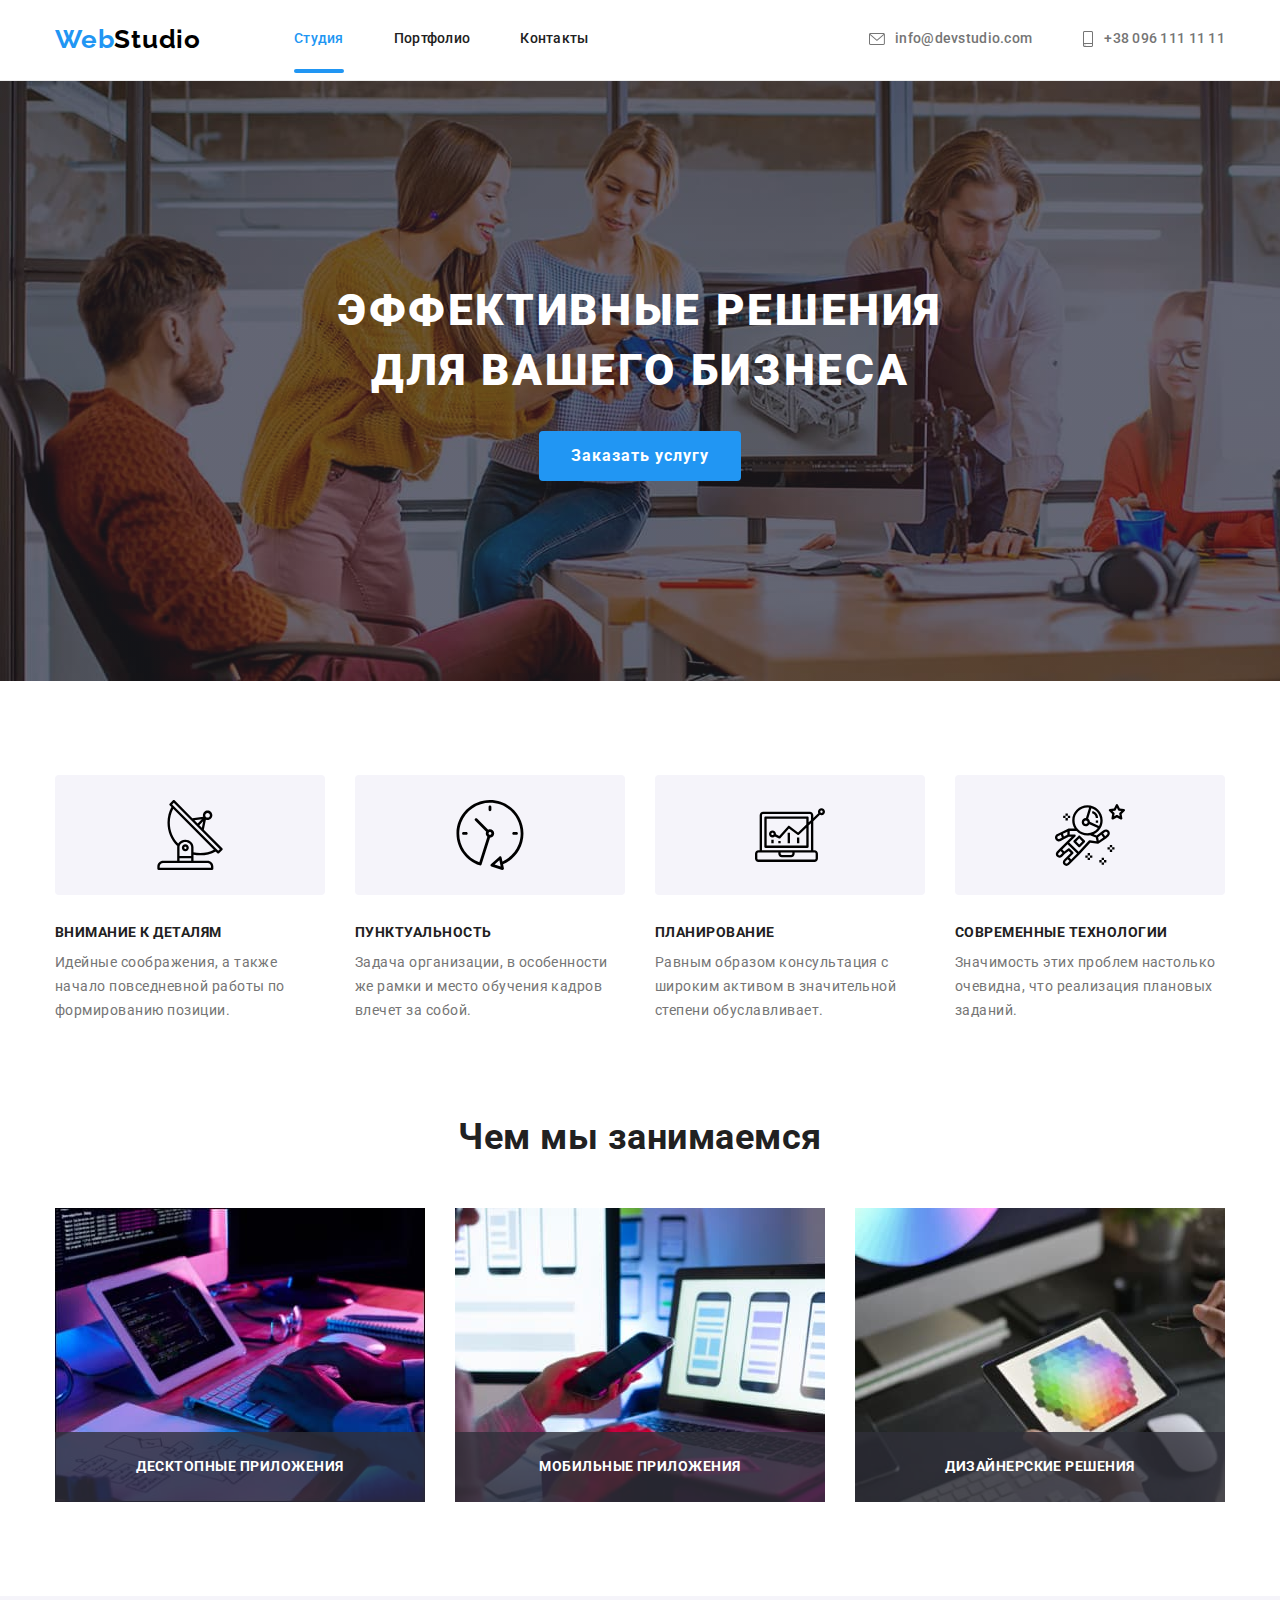
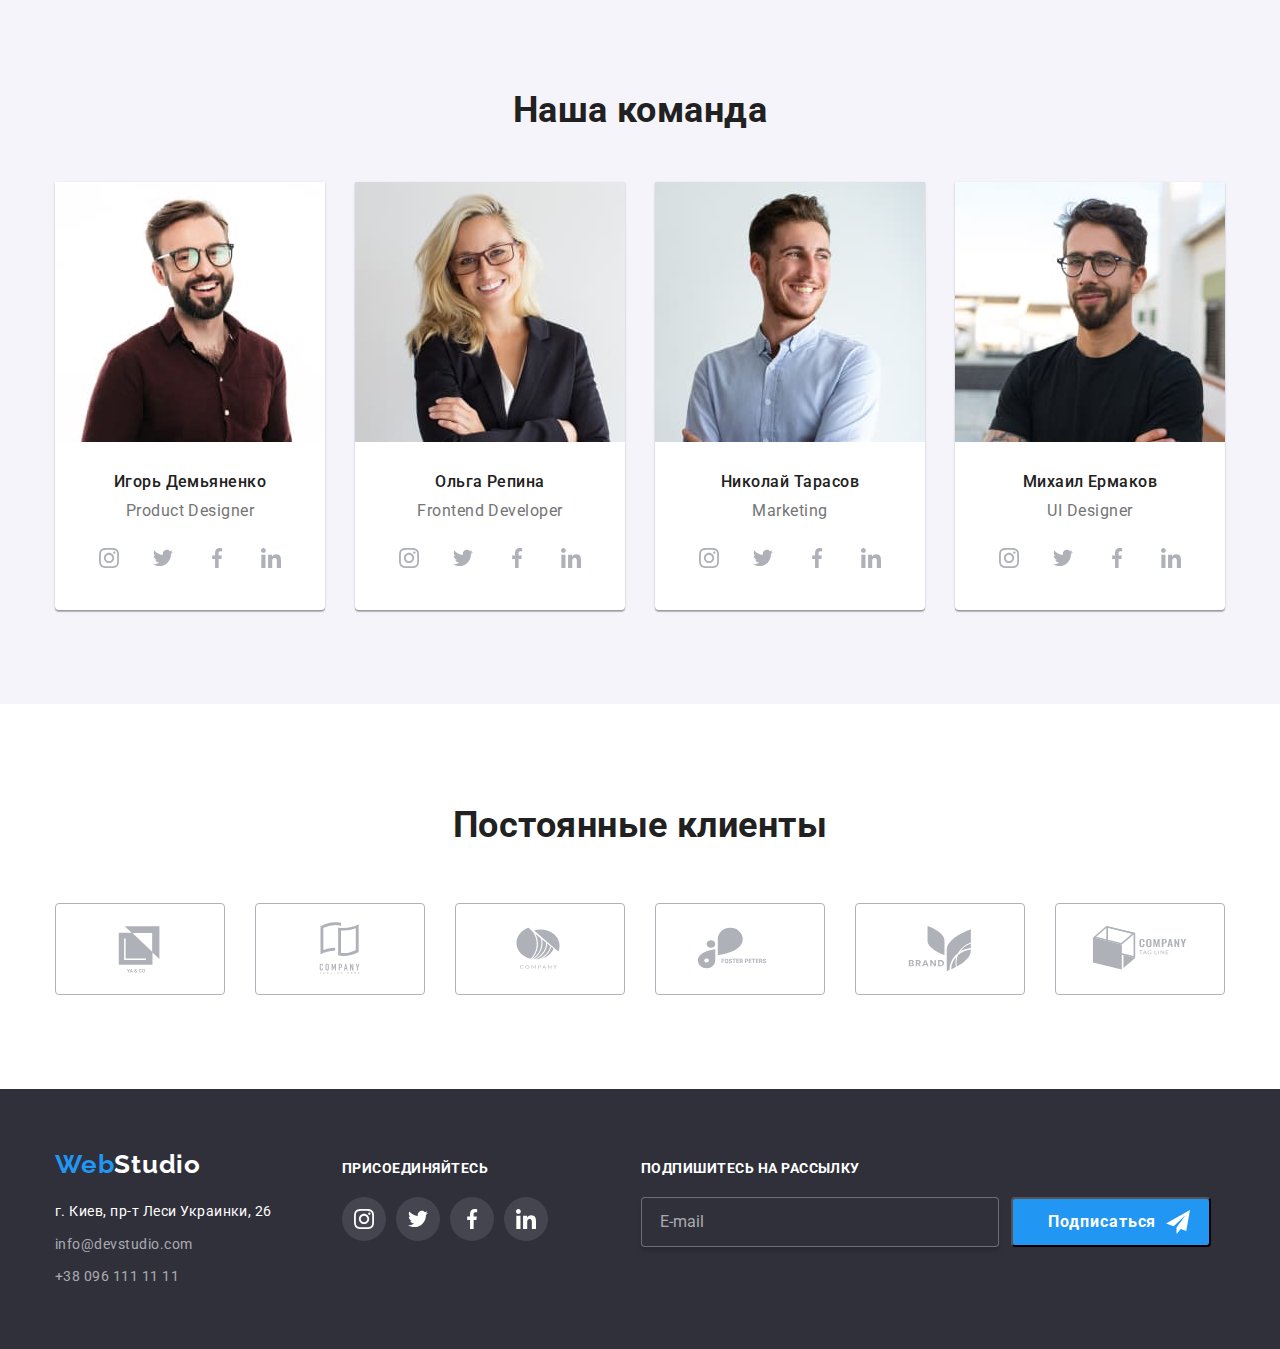
==== commit a977d853: "-device added to min-width & max-width" ====
--- a/index.html
+++ b/index.html
@@ -8,8 +8,7 @@
   <title>Студия</title>
   <link rel="preconnect" href="https://fonts.googleapis.com" />
   <link rel="preconnect" href="https://fonts.gstatic.com" crossorigin />
-  <link href="https://fonts.googleapis.com/css2?family=Raleway:wght@700&family=Roboto:wght@400;500;700;900&display=swap"
-    rel="stylesheet" />
+  <link href="https://fonts.googleapis.com/css2?family=Raleway:wght@700&family=Roboto:wght@400;500;700;900&display=swap" rel="stylesheet" />
   <link rel="stylesheet" href="./css/main.min.css" />
 </head>
 
@@ -19,8 +18,7 @@
       <nav class="nav-mobile">
         <a href="" class="logo-mobile">
           <span class="logo-mobile logo-mobile--accent-color">Web</span>Studio</a>
-        <button type="button" class="nav-mobile__button nav-mobile__button--is-open" aria-expanded="false"
-          aria-controls="sitemap-mobile" button>
+        <button type="button" class="nav-mobile__button nav-mobile__button--is-open" aria-expanded="false" aria-controls="sitemap-mobile" button>
           <svg class="nav-mobile__menu" aria-label="Переключатель мобильного меню">
             <use class="nav-mobile__icon-menu" href="./images/icons.svg#icon-menu-40px"></use>
             <use class="nav-mobile__icon-close" href="./images/icons.svg#icon-close_40px"></use>
@@ -206,8 +204,7 @@
         <ul class="we-do">
           <li class="we-do__li">
             <div class="we-do__div">
-              <img src="./images/index/desktop-app.jpg" alt="фото десктопные приложения" width="370" />
-
+              <img srcset="./images/index/desktop-app.jpg 370w, ./images/index/desktop-app@2x.jpg 740w, ./images/index/desktop-app@3x.jpg 1110w" sizes="370px" src="./images/index/desktop-app.jpg" alt="фото десктопные приложения" width="370" />
               <p class="we-do__p">Десктопные приложения</p>
             </div>
           </li>
--- a/css/main.min.css
+++ b/css/main.min.css
@@ -3,5 +3,5 @@
  Consolas,  'Liberation Mono',  Menlo,- monospace;font-size:1em}small{font-size:80%}sub,sup{font-size:75%;line-height:0;position:relative;vertical-align:baseline}sub{bottom:-0.25em}sup{top:-0.5em}table{text-indent:0;border-color:inherit}button,input,optgroup,select,textarea{font-family:inherit;font-size:100%;line-height:1.15;margin:0}button,select{text-transform:none}button,[type='button'],[type='reset'],[type='submit']{-webkit-appearance:button}::-moz-focus-inner{border-style:none;padding:0}:-moz-focusring{outline:1px dotted ButtonText}:-moz-ui-invalid{box-shadow:none}legend{padding:0}progress{vertical-align:baseline}::-webkit-inner-spin-button,::-webkit-outer-spin-button{height:auto}[type='search']{-webkit-appearance:textfield;outline-offset:-2px}::-webkit-search-decoration{-webkit-appearance:none}::-webkit-file-upload-button{-webkit-appearance:button;font:inherit}summary{display:list-item}.visually-hidden{position:absolute;width:1px;height:1px;margin:-1px;border:0;padding:0;white-space:nowrap;-webkit-clip-path:inset(100%);clip-path:inset(100%);clip:rect(0 0 0 0);overflow:hidden}h1,h2,h3,p,ul{margin:0;padding:0}body{color:var(--primary-text-color);letter-spacing:0.03em;font-family:var(--font-body)}img{display:block;max-width:100%;height:auto}.header-mobile{padding-top:15px;padding-bottom:15px;position:relative}.header-tablet{border-bottom:1px solid #ececec;padding-top:21px;padding-bottom:21px}.header-tablet__container{display:-webkit-box;display:-ms-flexbox;display:flex;-webkit-box-align:center;-ms-flex-align:center;align-items:center;font-weight:500;font-size:14px;line-height:1.14;letter-spacing:0.02em;width:768px;margin:0 auto;padding-left:15px;padding-right:15px}.header-tablet__mail-tel{display:-webkit-box;display:-ms-flexbox;display:flex;-webkit-box-orient:vertical;-webkit-box-direction:normal;-ms-flex-direction:column;flex-direction:column;margin-left:auto;list-style:none}.header-tablet__li:not(:last-child){margin-bottom:10px}.header-tablet__href{color:var(--secondary-text-color);text-decoration:none;display:-webkit-box;display:-ms-flexbox;display:flex;-webkit-box-align:center;-ms-flex-align:center;align-items:center;-webkit-transition:color 250ms cubic-bezier(0.4, 0, 0.2, 1);transition:color 250ms cubic-bezier(0.4, 0, 0.2, 1)}.header-tablet__href:hover,.header-tablet__href:focus{color:var(--accent-color)}.header-tablet__envelope{margin-right:10px;width:16px;height:12px;fill:currentColor}.header-tablet__smartphone{margin-right:10px;width:12px;height:16px;fill:currentColor}@media screen and (max-width: 767px){.header{padding-top:15px;padding-bottom:15px;position:relative}.header .header__container{max-width:480px;margin-right:auto;margin-left:auto;padding-left:15px;padding-right:15px}.header .logo-mobile{font-family:var(--font-logo);font-size:24px;line-height:1.17;font-weight:700;letter-spacing:0.03em;color:var(--primary-text-color);text-decoration:none;-webkit-transition:color 250ms cubic-bezier(0.4, 0, 0.2, 1);transition:color 250ms cubic-bezier(0.4, 0, 0.2, 1)}.header .logo-mobile:hover,.header .logo-mobile:focus{color:var(--accent-color)}.header .logo-mobile--accent-color{color:var(--accent-color)}.header .logo-mobile--inverse{color:#fff}.header .nav-mobile{display:-webkit-box;display:-ms-flexbox;display:flex;-webkit-box-align:center;-ms-flex-align:center;align-items:center;-webkit-box-pack:justify;-ms-flex-pack:justify;justify-content:space-between}.header .nav-mobile__button{border:none;background-color:transparent;margin-left:auto;z-index:2}.header .nav-mobile__menu{width:40px;height:40px;color:#000;fill:currentColor;-webkit-transition:color 250ms cubic-bezier(0.4, 0, 0.2, 1);transition:color 250ms cubic-bezier(0.4, 0, 0.2, 1)}.header .nav-mobile__menu:hover,.header .nav-mobile__menu:focus{color:var(--accent-color)}.header .nav-mobile__button .header .nav-mobile__icon-menu{display:none}.header .nav-mobile__button.nav-mobile__button--is-open .header .nav-mobile__icon-close{display:none}.header .nav-mobile__button.nav-mobile__button--is-open .header .nav-mobile__icon-menu{display:block}.header .sitemap-mobile{position:fixed;top:0;left:0;width:100%;height:100%;padding:48px 40px;text-align:center;font-size:20px;background-color:#fff;display:none;z-index:1;overflow-y:scroll}.header .sitemap-mobile--is-open{display:block}.header .sitemap-mobile__ul{list-style:none}.header .sitemap-mobile__li:not(:last-child){margin-bottom:32px}.header .sitemap-mobile__href{text-decoration:none;font-weight:500;font-size:40px;line-height:1.18;letter-spacing:0.02em;color:var(--primary-text-color);display:inline-block;-webkit-transition:color 250ms cubic-bezier(0.4, 0, 0.2, 1);transition:color 250ms cubic-bezier(0.4, 0, 0.2, 1)}.header .sitemap-mobile__href:hover,.header .sitemap-mobile__href:focus{color:var(--accent-color)}.header .sitemap-mobile__list{list-style:none;margin-top:302px}.header .sitemap-mobile__item:not(:last-child){margin-bottom:32px}.header .sitemap-mobile__tel{font-weight:500;font-size:34px;line-height:1.18;letter-spacing:0.02em;color:var(--accent-color);text-decoration:none}.header .sitemap-mobile__mail{font-weight:500;font-size:24px;line-height:1.17;letter-spacing:0.02em;color:var(--secondary-text-color);text-decoration:none}.header .sitemap-mobile__cardset{list-style:none;margin-top:64px}.header .sitemap-mobile__card{display:inline-block}.header .sitemap-mobile__card:not(:last-child){margin-right:20px}.header .sitemap-mobile__socials{font-weight:500;font-size:18px;line-height:1.22;letter-spacing:0.02em;color:var(--accent-color);text-decoration:none}.header .nav,.header .header__mail-tel{display:none}}@media screen and (min-width: 768px) and (max-width: 1199px){.header{border-bottom:1px solid #ececec;padding-top:21px;padding-bottom:21px}.header__container{display:-webkit-box;display:-ms-flexbox;display:flex;-webkit-box-align:center;-ms-flex-align:center;align-items:center;font-weight:500;font-size:14px;line-height:1.14;letter-spacing:0.02em;width:768px;margin:0 auto;padding-left:15px;padding-right:15px}.header__mail-tel{display:-webkit-box;display:-ms-flexbox;display:flex;-webkit-box-orient:vertical;-webkit-box-direction:normal;-ms-flex-direction:column;flex-direction:column;margin-left:auto;list-style:none}.header__li:not(:last-child){margin-bottom:10px}.header__href{color:var(--secondary-text-color);text-decoration:none;display:-webkit-box;display:-ms-flexbox;display:flex;-webkit-box-align:center;-ms-flex-align:center;align-items:center;-webkit-transition:color 250ms cubic-bezier(0.4, 0, 0.2, 1);transition:color 250ms cubic-bezier(0.4, 0, 0.2, 1)}.header__href:hover,.header__href:focus{color:var(--accent-color)}.header__envelope{margin-right:10px;width:16px;height:12px;fill:currentColor}.header__smartphone{margin-right:10px;width:12px;height:16px;fill:currentColor}.header .logo{font-family:var(--font-logo);font-size:24px;line-height:1.17;font-weight:700;letter-spacing:0.03em;color:var(--primary-text-color);text-decoration:none;-webkit-transition:color 250ms cubic-bezier(0.4, 0, 0.2, 1);transition:color 250ms cubic-bezier(0.4, 0, 0.2, 1)}.header .logo:hover,.header .logo:focus{color:var(--accent-color)}.header .logo--accent-color{color:var(--accent-color)}.header .logo--inverse{color:#fff}.header .nav{display:-webkit-box;display:-ms-flexbox;display:flex;-webkit-box-align:center;-ms-flex-align:center;align-items:center}.header .nav__menu{display:-webkit-box;display:-ms-flexbox;display:flex;margin-left:88px;list-style:none}.header .nav__li:not(:last-child){margin-right:50px}.header .nav__current{color:var(--primary-text-color);position:relative;text-decoration:none;-webkit-transition:color 250ms cubic-bezier(0.4, 0, 0.2, 1);transition:color 250ms cubic-bezier(0.4, 0, 0.2, 1)}.header .nav__current::after{content:'';position:absolute;width:100%;height:4px;bottom:-27px;left:0;border-radius:2px;background-color:transparent}.header .nav__current--color{color:var(--accent-color)}.header .nav__current--color::after{background-color:var(--accent-color)}.header .nav-mobile{display:none}}@media screen and (min-width: 1200px){.header{border-bottom:1px solid #ececec;padding-top:24px;padding-bottom:25px}.header__container{display:-webkit-box;display:-ms-flexbox;display:flex;-webkit-box-align:center;-ms-flex-align:center;align-items:center;font-weight:500;font-size:14px;line-height:1.14;letter-spacing:0.02em;width:1200px;margin:0 auto;padding:0 15px}.header__mail-tel{display:-webkit-box;display:-ms-flexbox;display:flex;margin-left:auto;-webkit-box-align:center;-ms-flex-align:center;align-items:center;list-style:none}.header__li:not(:last-child){margin-right:50px}.header__href{color:var(--secondary-text-color);text-decoration:none;display:-webkit-box;display:-ms-flexbox;display:flex;-webkit-box-align:center;-ms-flex-align:center;align-items:center;-webkit-transition:color 250ms cubic-bezier(0.4, 0, 0.2, 1);transition:color 250ms cubic-bezier(0.4, 0, 0.2, 1)}.header__href:hover,.header__href:focus{color:var(--accent-color)}.header__envelope{margin-right:10px;width:16px;height:12px;fill:currentColor}.header__smartphone{margin-right:10px;width:12px;height:16px;fill:currentColor}.header .nav-mobile{display:none}}.sitemap-mobile{position:fixed;top:0;left:0;width:100%;height:100%;padding:48px 40px;text-align:center;font-size:20px;background-color:#fff;display:none;z-index:1;overflow-y:scroll}.sitemap-mobile--is-open{display:block}.sitemap-mobile__ul{list-style:none}.sitemap-mobile__li:not(:last-child){margin-bottom:32px}.sitemap-mobile__href{text-decoration:none;font-weight:500;font-size:40px;line-height:1.18;letter-spacing:0.02em;color:var(--primary-text-color);display:inline-block;-webkit-transition:color 250ms cubic-bezier(0.4, 0, 0.2, 1);transition:color 250ms cubic-bezier(0.4, 0, 0.2, 1)}.sitemap-mobile__href:hover,.sitemap-mobile__href:focus{color:var(--accent-color)}.sitemap-mobile__list{list-style:none;margin-top:302px}.sitemap-mobile__item:not(:last-child){margin-bottom:32px}.sitemap-mobile__tel{font-weight:500;font-size:34px;line-height:1.18;letter-spacing:0.02em;color:var(--accent-color);text-decoration:none}.sitemap-mobile__mail{font-weight:500;font-size:24px;line-height:1.17;letter-spacing:0.02em;color:var(--secondary-text-color);text-decoration:none}.sitemap-mobile__cardset{list-style:none;margin-top:64px}.sitemap-mobile__card{display:inline-block}.sitemap-mobile__card:not(:last-child){margin-right:20px}.sitemap-mobile__socials{font-weight:500;font-size:18px;line-height:1.22;letter-spacing:0.02em;color:var(--accent-color);text-decoration:none}.nav-mobile{display:-webkit-box;display:-ms-flexbox;display:flex;-webkit-box-align:center;-ms-flex-align:center;align-items:center;-webkit-box-pack:justify;-ms-flex-pack:justify;justify-content:space-between}.nav-mobile__button{border:none;background-color:transparent;margin-left:auto;z-index:2}.nav-mobile__menu{width:40px;height:40px;color:#000;fill:currentColor;-webkit-transition:color 250ms cubic-bezier(0.4, 0, 0.2, 1);transition:color 250ms cubic-bezier(0.4, 0, 0.2, 1)}@media screen and (min-width: 768px){.nav-mobile__menu{display:none}}.nav-mobile__menu:hover,.nav-mobile__menu:focus{color:var(--accent-color)}.nav-mobile__button .nav-mobile__icon-menu{display:none}.nav-mobile__button.nav-mobile__button--is-open .nav-mobile__icon-close{display:none}.nav-mobile__button.nav-mobile__button--is-open .nav-mobile__icon-menu{display:block}.nav-tablet{display:-webkit-box;display:-ms-flexbox;display:flex;-webkit-box-align:center;-ms-flex-align:center;align-items:center}.nav-tablet__menu{display:-webkit-box;display:-ms-flexbox;display:flex;margin-left:88px;list-style:none}.nav-tablet__li:not(:last-child){margin-right:50px}.nav-tablet__current{color:var(--primary-text-color);position:relative;text-decoration:none;-webkit-transition:color 250ms cubic-bezier(0.4, 0, 0.2, 1);transition:color 250ms cubic-bezier(0.4, 0, 0.2, 1)}.nav-tablet__current::after{content:'';position:absolute;width:100%;height:4px;bottom:-27px;left:0;border-radius:2px;background-color:transparent}.nav-tablet__current--color{color:var(--accent-color)}.nav-tablet__current--color::after{background-color:var(--accent-color)}.nav{display:-webkit-box;display:-ms-flexbox;display:flex;-webkit-box-align:center;-ms-flex-align:center;align-items:center}.nav__menu{display:-webkit-box;display:-ms-flexbox;display:flex;margin-left:93px;list-style:none}.nav__li:not(:last-child){margin-right:50px}.nav__current{color:var(--primary-text-color);position:relative;text-decoration:none;-webkit-transition:color 250ms cubic-bezier(0.4, 0, 0.2, 1);transition:color 250ms cubic-bezier(0.4, 0, 0.2, 1)}.nav__current::after{content:'';position:absolute;width:100%;height:4px;bottom:-27px;left:0;border-radius:2px;background-color:transparent}.nav__current--color{color:var(--accent-color)}.nav__current--color::after{background-color:var(--accent-color)}.logo-mobile{font-family:var(--font-logo);font-size:24px;line-height:1.17;font-weight:700;letter-spacing:0.03em;color:var(--primary-text-color);text-decoration:none;-webkit-transition:color 250ms cubic-bezier(0.4, 0, 0.2, 1);transition:color 250ms cubic-bezier(0.4, 0, 0.2, 1)}.logo-mobile:hover,.logo-mobile:focus{color:var(--accent-color)}.logo-mobile--accent-color{color:var(--accent-color)}.logo-mobile--inverse{color:#fff}.logo-tablet{font-family:var(--font-logo);font-size:24px;line-height:1.17;font-weight:700;letter-spacing:0.03em;color:var(--primary-text-color);text-decoration:none;-webkit-transition:color 250ms cubic-bezier(0.4, 0, 0.2, 1);transition:color 250ms cubic-bezier(0.4, 0, 0.2, 1)}.logo-tablet:hover,.logo-tablet:focus{color:var(--accent-color)}.logo-tablet--accent-color{color:var(--accent-color)}.logo-tablet--inverse{color:#fff}.logo{font-family:var(--font-logo);font-size:26px;line-height:1.19;font-weight:700;letter-spacing:0.03em;color:#000;text-decoration:none;-webkit-transition:color 250ms cubic-bezier(0.4, 0, 0.2, 1);transition:color 250ms cubic-bezier(0.4, 0, 0.2, 1)}.logo:hover,.logo:focus{color:var(--accent-color)}.logo--accent-color{color:var(--accent-color)}.logo--inverse{color:#fff}.section-mobile{padding-top:60px;padding-bottom:60px}.section-mobile--color{background-color:#f5f4fa}.section-mobile--padding{padding-bottom:30px}.section-tablet{padding-top:60px;padding-bottom:60px}.section-tablet--color{background-color:#f5f4fa}@media screen and (max-width: 767px){.section{padding-top:60px;padding-bottom:60px}.section--color{background-color:#f5f4fa}.section--padding{padding-bottom:30px}}@media screen and (min-width: 768px) and (max-width: 1199px){.section{padding-top:60px;padding-bottom:60px}.section--color{background-color:#f5f4fa}}@media screen and (min-width: 1200px){.section{padding-top:94px;padding-bottom:94px}.section--padding{padding-top:94px;padding-bottom:0}.section--color{background-color:#f5f4fa}}.container-mobile{max-width:480px;margin-right:auto;margin-left:auto;padding-left:15px;padding-right:15px}.container-tablet{width:768px;margin-right:auto;margin-left:auto;padding-left:15px;padding-right:15px}.container{margin-right:auto;margin-left:auto;padding-left:15px;padding-right:15px}@media screen and (max-width: 767px){.container{max-width:480px}}@media screen and (min-width: 768px) and (max-width: 1199px){.container{width:768px}}@media screen and (min-width: 1200px){.container{width:1200px}}.order-mobile{text-align:center;margin-left:auto;margin-right:auto;background-size:480px 400px;background-image:-webkit-gradient(linear, left top, right top, from(#2f303a66), to(#2f303a66)),url(../images/index/bg-mobile.jpg);background-image:linear-gradient(to right, #2f303a66, #2f303a66),url(../images/index/bg-mobile.jpg);background-repeat:no-repeat;background-position:center;padding-top:118px;padding-bottom:118px}.order-mobile__h1{font-weight:900;text-align:center;letter-spacing:0.06em;text-transform:uppercase;color:#fff;margin-bottom:30px;font-size:26px;line-height:1.62}.order-mobile__h1--span{display:block}.order-mobile__button{background-color:var(--accent-color);border-radius:4px;color:#fff;font-weight:700;font-size:16px;line-height:1.88;letter-spacing:0.06em;font-family:inherit;padding:10px 32px;border:none;display:block;margin-left:auto;margin-right:auto}.order-mobile__backdrop{position:fixed;top:0;left:0;width:100%;height:100%;background-color:rgba(0,0,0,0.2);opacity:1;visibility:visible;-webkit-transition:opacity 250ms cubic-bezier(0.4, 0, 0.2, 1),visibility 250ms cubic-bezier(0.4, 0, 0.2, 1);transition:opacity 250ms cubic-bezier(0.4, 0, 0.2, 1),visibility 250ms cubic-bezier(0.4, 0, 0.2, 1);overflow-y:scroll;z-index:1}.order-mobile__backdrop--is-hidden{opacity:0;visibility:hidden;pointer-events:none}.order-mobile__modal{background-color:#fff;position:absolute;top:50%;left:50%;-webkit-transform:translate(-50%, -50%);transform:translate(-50%, -50%);border-radius:4px;padding:40px;-webkit-box-shadow:0px 1px 3px rgba(0,0,0,0.12),0px 1px 1px rgba(0,0,0,0.14),0px 2px 1px rgba(0,0,0,0.2);box-shadow:0px 1px 3px rgba(0,0,0,0.12),0px 1px 1px rgba(0,0,0,0.14),0px 2px 1px rgba(0,0,0,0.2);width:calc(100% - 7%);margin-top:93px}.order-mobile__close{position:absolute;top:0;right:0;display:-webkit-box;display:-ms-flexbox;display:flex;border-radius:50%;-webkit-box-pack:center;-ms-flex-pack:center;justify-content:center;-webkit-box-align:center;-ms-flex-align:center;align-items:center;width:30px;height:30px;top:8px;right:8px;background-color:#fff;border:1px solid rgba(0,0,0,0.1);color:#000;fill:currentColor;-webkit-transition:color 250ms cubic-bezier(0.4, 0, 0.2, 1);transition:color 250ms cubic-bezier(0.4, 0, 0.2, 1)}.order-mobile__close:hover,.order-mobile__close:focus{color:var(--accent-color)}.order-mobile__close-svg{width:11px;height:11px}.order-mobile__p{font-weight:700;font-size:20px;text-align:center;margin-bottom:12px;line-height:1.5}.order-mobile__form{display:block}.order-mobile__label{display:block;text-align:left;font-size:12px;line-height:1.17;letter-spacing:0.01em;color:var(--secondary-text-color);margin-bottom:4px}.order-mobile__input--position{position:relative;margin-bottom:10px;width:100%}.order-mobile__input{display:block;width:100%;height:40px;border:1px solid rgba(33,33,33,0.2);border-radius:4px;padding-left:42px;-webkit-transition:border 250ms cubic-bezier(0.4, 0, 0.2, 1);transition:border 250ms cubic-bezier(0.4, 0, 0.2, 1);outline-width:0}.order-mobile__svg{position:absolute;left:14px;top:50%;-webkit-transform:translateY(-50%);transform:translateY(-50%);color:var(--primary-text-color);fill:currentColor;-webkit-transition:color 250ms cubic-bezier(0.4, 0, 0.2, 1);transition:color 250ms cubic-bezier(0.4, 0, 0.2, 1)}.order-mobile__svg--name{width:12px;height:12px}.order-mobile__svg--tel{width:13px;height:13px}.order-mobile__svg--email{width:15px;height:12px}.order-mobile__input:focus+.order__svg{color:var(--accent-color)}.order-mobile__comment{display:block;width:100%;height:120px;resize:none;border:1px solid rgba(33,33,33,0.2);border-radius:4px;margin-bottom:20px;-webkit-transition:border 250ms cubic-bezier(0.4, 0, 0.2, 1);transition:border 250ms cubic-bezier(0.4, 0, 0.2, 1);outline-width:0}.order-mobile__comment::-webkit-input-placeholder{padding:12px 16px;font-size:12px;line-height:1.17;letter-spacing:0.01em;color:rgba(117,117,117,0.5)}.order-mobile__comment:-ms-input-placeholder{padding:12px 16px;font-size:12px;line-height:1.17;letter-spacing:0.01em;color:rgba(117,117,117,0.5)}.order-mobile__comment::-ms-input-placeholder{padding:12px 16px;font-size:12px;line-height:1.17;letter-spacing:0.01em;color:rgba(117,117,117,0.5)}.order-mobile__comment::placeholder{padding:12px 16px;font-size:12px;line-height:1.17;letter-spacing:0.01em;color:rgba(117,117,117,0.5)}.order-mobile__input:focus,.order-mobile__comment:focus{border:1px solid var(--accent-color)}.order-mobile__checkbox--position{text-align:left}.order-mobile__tag{font-size:0;margin-right:8px}.order-mobile__checkbox:checked+.order-mobile__checkbox--custom{fill:var(--accent-color);background-color:var(--accent-color);border-color:var(--accent-color)}.order-mobile__checkbox:focus+.order-mobile__checkbox--custom{border-color:var(--accent-color)}.order-mobile__checkbox--custom{width:16px;height:15px;border:2px solid var(--primary-text-color);border-radius:2px;fill:#fff}.order-mobile__span{color:var(--secondary-text-color);font-size:12px;line-height:1.17}.order-mobile__span--color{-webkit-text-decoration-line:underline;text-decoration-line:underline;color:var(--accent-color)}.order-mobile__submit{margin-top:30px;width:200px;height:50px;-webkit-box-shadow:0px 4px 4px rgba(0,0,0,0.15);box-shadow:0px 4px 4px rgba(0,0,0,0.15);border-radius:4px;color:#fff;font-weight:700;font-size:16px;line-height:1.88;letter-spacing:0.06em;background-color:var(--accent-color);-webkit-transition:background-color 250ms cubic-bezier(0.4, 0, 0.2, 1);transition:background-color 250ms cubic-bezier(0.4, 0, 0.2, 1);-ms-flex-item-align:center;-ms-grid-row-align:center;align-self:center}.order-mobile__submit:hover{background-color:#188ce8}.order-tablet{width:768px;text-align:center;margin-left:auto;margin-right:auto;padding-top:118px;padding-bottom:118px;height:400px;background-image:-webkit-gradient(linear, left top, right top, from(#2f303a66), to(#2f303a66)),url(../images/index/bg-tablet.jpg);background-image:linear-gradient(to right, #2f303a66, #2f303a66),url(../images/index/bg-tablet.jpg)}.order-tablet__h1{font-weight:900;font-size:26px;line-height:1.62;text-align:center;letter-spacing:0.06em;text-transform:uppercase;color:#fff;margin-bottom:30px}.order-tablet__h1--span{display:block}.order-tablet__button{background-color:var(--accent-color);border-radius:4px;color:#fff;font-weight:700;font-size:16px;line-height:1.88;letter-spacing:0.06em;font-family:inherit;padding:10px 32px;border:none}.order-tablet__backdrop{position:fixed;top:0;left:0;width:100%;height:100%;background-color:rgba(0,0,0,0.2);opacity:1;visibility:visible;-webkit-transition:opacity 250ms cubic-bezier(0.4, 0, 0.2, 1),visibility 250ms cubic-bezier(0.4, 0, 0.2, 1);transition:opacity 250ms cubic-bezier(0.4, 0, 0.2, 1),visibility 250ms cubic-bezier(0.4, 0, 0.2, 1)}.order-tablet__backdrop--is-hidden{opacity:0;visibility:hidden;pointer-events:none}.order-tablet__modal{width:528px;background-color:#fff;position:absolute;top:50%;left:50%;-webkit-transform:translate(-50%, -50%);transform:translate(-50%, -50%);border-radius:4px;padding:40px;-webkit-box-shadow:0px 1px 3px rgba(0,0,0,0.12),0px 1px 1px rgba(0,0,0,0.14),0px 2px 1px rgba(0,0,0,0.2);box-shadow:0px 1px 3px rgba(0,0,0,0.12),0px 1px 1px rgba(0,0,0,0.14),0px 2px 1px rgba(0,0,0,0.2)}.order-tablet__modal--mobile{width:450px}.order-tablet__close{position:absolute;top:0;right:0;display:-webkit-box;display:-ms-flexbox;display:flex;border-radius:50%;-webkit-box-pack:center;-ms-flex-pack:center;justify-content:center;-webkit-box-align:center;-ms-flex-align:center;align-items:center;width:30px;height:30px;top:8px;right:8px;background-color:#fff;border:1px solid rgba(0,0,0,0.1);color:#000;fill:currentColor;-webkit-transition:color 250ms cubic-bezier(0.4, 0, 0.2, 1);transition:color 250ms cubic-bezier(0.4, 0, 0.2, 1)}.order-tablet__close:hover,.order-tablet__close:focus{color:var(--accent-color)}.order-tablet__close-svg{width:11px;height:11px}.order-tablet__p{font-weight:700;font-size:20px;line-height:1.15;text-align:center;margin-bottom:12px}.order-tablet__p--mobile{line-height:1.5}.order-tablet__form{display:-webkit-box;display:-ms-flexbox;display:flex;-webkit-box-orient:vertical;-webkit-box-direction:normal;-ms-flex-direction:column;flex-direction:column;-webkit-box-align:start;-ms-flex-align:start;align-items:flex-start}.order-tablet__form--mobile{display:block}.order-tablet__label{display:block;text-align:left;font-size:12px;line-height:1.17;letter-spacing:0.01em;color:var(--secondary-text-color);margin-bottom:4px}.order-tablet__input--position{position:relative;margin-bottom:10px;width:100%}.order-tablet__input{display:block;width:100%;height:40px;border:1px solid rgba(33,33,33,0.2);border-radius:4px;padding-left:42px;-webkit-transition:border 250ms cubic-bezier(0.4, 0, 0.2, 1);transition:border 250ms cubic-bezier(0.4, 0, 0.2, 1);outline-width:0}.order-tablet__svg{position:absolute;left:14px;top:50%;-webkit-transform:translateY(-50%);transform:translateY(-50%);color:var(--primary-text-color);fill:currentColor;-webkit-transition:color 250ms cubic-bezier(0.4, 0, 0.2, 1);transition:color 250ms cubic-bezier(0.4, 0, 0.2, 1)}.order-tablet__svg--name{width:12px;height:12px}.order-tablet__svg--tel{width:13px;height:13px}.order-tablet__svg--email{width:15px;height:12px}.order-tablet__input:focus+.order__svg{color:var(--accent-color)}.order-tablet__comment{display:block;width:100%;height:120px;resize:none;border:1px solid rgba(33,33,33,0.2);border-radius:4px;margin-bottom:20px;-webkit-transition:border 250ms cubic-bezier(0.4, 0, 0.2, 1);transition:border 250ms cubic-bezier(0.4, 0, 0.2, 1);outline-width:0}.order-tablet__comment::-webkit-input-placeholder{padding:12px 16px;font-size:12px;line-height:1.17;letter-spacing:0.01em;color:rgba(117,117,117,0.5)}.order-tablet__comment:-ms-input-placeholder{padding:12px 16px;font-size:12px;line-height:1.17;letter-spacing:0.01em;color:rgba(117,117,117,0.5)}.order-tablet__comment::-ms-input-placeholder{padding:12px 16px;font-size:12px;line-height:1.17;letter-spacing:0.01em;color:rgba(117,117,117,0.5)}.order-tablet__comment::placeholder{padding:12px 16px;font-size:12px;line-height:1.17;letter-spacing:0.01em;color:rgba(117,117,117,0.5)}.order-tablet__input:focus,.order-tablet__comment:focus{border:1px solid var(--accent-color)}.order-tablet__checkbox--position{margin-left:14px;display:-webkit-box;display:-ms-flexbox;display:flex;-webkit-box-align:center;-ms-flex-align:center;align-items:center;-webkit-box-pack:justify;-ms-flex-pack:justify;justify-content:space-between;width:425px}.order-tablet__checkbox--position--mobile{display:block;margin-left:0;width:auto}.order-tablet__tag-mobile{font-size:0}.order-tablet__checkbox:checked+.order-tablet__checkbox--custom{fill:var(--accent-color);background-color:var(--accent-color);border-color:var(--accent-color)}.order-tablet__checkbox:focus+.order-tablet__checkbox--custom{border-color:var(--accent-color)}.order-tablet__checkbox--custom{width:16px;height:15px;border:2px solid var(--primary-text-color);border-radius:2px;fill:#fff}.order-tablet__span{font-size:14px;line-height:1.71;color:var(--secondary-text-color)}.order-tablet__span--mobile{font-size:12px;line-height:1.17}.order-tablet__span--color{-webkit-text-decoration-line:underline;text-decoration-line:underline;color:var(--accent-color)}.order-tablet__submit{margin-top:30px;width:200px;height:50px;-webkit-box-shadow:0px 4px 4px rgba(0,0,0,0.15);box-shadow:0px 4px 4px rgba(0,0,0,0.15);border-radius:4px;color:#fff;font-weight:700;font-size:16px;line-height:1.88;letter-spacing:0.06em;background-color:var(--accent-color);-webkit-transition:background-color 250ms cubic-bezier(0.4, 0, 0.2, 1);transition:background-color 250ms cubic-bezier(0.4, 0, 0.2, 1);-ms-flex-item-align:center;-ms-grid-row-align:center;align-self:center}.order-tablet__submit:hover{background-color:#188ce8}@media screen and (max-width: 767px){.order{text-align:center;margin-left:auto;margin-right:auto;background-size:480px 400px;background-image:-webkit-gradient(linear, left top, right top, from(#2f303a66), to(#2f303a66)),url(../images/index/bg-mobile.jpg);background-image:linear-gradient(to right, #2f303a66, #2f303a66),url(../images/index/bg-mobile.jpg);background-repeat:no-repeat;background-position:center;padding-top:118px;padding-bottom:118px}.order__h1{font-weight:900;text-align:center;letter-spacing:0.06em;text-transform:uppercase;color:#fff;margin-bottom:30px;font-size:26px;line-height:1.62}.order__h1--span{display:block}.order__button{background-color:var(--accent-color);border-radius:4px;color:#fff;font-weight:700;font-size:16px;line-height:1.88;letter-spacing:0.06em;font-family:inherit;padding:10px 32px;border:none;display:block;margin-left:auto;margin-right:auto}.order__backdrop{position:fixed;top:0;left:0;width:100%;height:100%;background-color:rgba(0,0,0,0.2);opacity:1;visibility:visible;-webkit-transition:opacity 250ms cubic-bezier(0.4, 0, 0.2, 1),visibility 250ms cubic-bezier(0.4, 0, 0.2, 1);transition:opacity 250ms cubic-bezier(0.4, 0, 0.2, 1),visibility 250ms cubic-bezier(0.4, 0, 0.2, 1);overflow-y:scroll;z-index:1}.order__backdrop--is-hidden{opacity:0;visibility:hidden;pointer-events:none}.order__modal{background-color:#fff;position:absolute;top:50%;left:50%;-webkit-transform:translate(-50%, -50%);transform:translate(-50%, -50%);border-radius:4px;padding:40px;-webkit-box-shadow:0px 1px 3px rgba(0,0,0,0.12),0px 1px 1px rgba(0,0,0,0.14),0px 2px 1px rgba(0,0,0,0.2);box-shadow:0px 1px 3px rgba(0,0,0,0.12),0px 1px 1px rgba(0,0,0,0.14),0px 2px 1px rgba(0,0,0,0.2);width:calc(100% - 7%);margin-top:93px}.order__close{position:absolute;top:0;right:0;display:-webkit-box;display:-ms-flexbox;display:flex;border-radius:50%;-webkit-box-pack:center;-ms-flex-pack:center;justify-content:center;-webkit-box-align:center;-ms-flex-align:center;align-items:center;width:30px;height:30px;top:8px;right:8px;background-color:#fff;border:1px solid rgba(0,0,0,0.1);color:#000;fill:currentColor;-webkit-transition:color 250ms cubic-bezier(0.4, 0, 0.2, 1);transition:color 250ms cubic-bezier(0.4, 0, 0.2, 1)}.order__close:hover,.order__close:focus{color:var(--accent-color)}.order__close-svg{width:11px;height:11px}.order__p{font-weight:700;font-size:20px;text-align:center;margin-bottom:12px;line-height:1.5}.order__form{display:block}.order__label{display:block;text-align:left;font-size:12px;line-height:1.17;letter-spacing:0.01em;color:var(--secondary-text-color);margin-bottom:4px}.order__input--position{position:relative;margin-bottom:10px;width:100%}.order__input{display:block;width:100%;height:40px;border:1px solid rgba(33,33,33,0.2);border-radius:4px;padding-left:42px;-webkit-transition:border 250ms cubic-bezier(0.4, 0, 0.2, 1);transition:border 250ms cubic-bezier(0.4, 0, 0.2, 1);outline-width:0}.order__svg{position:absolute;left:14px;top:50%;-webkit-transform:translateY(-50%);transform:translateY(-50%);color:var(--primary-text-color);fill:currentColor;-webkit-transition:color 250ms cubic-bezier(0.4, 0, 0.2, 1);transition:color 250ms cubic-bezier(0.4, 0, 0.2, 1)}.order__svg--name{width:12px;height:12px}.order__svg--tel{width:13px;height:13px}.order__svg--email{width:15px;height:12px}.order__input:focus+.order__svg{color:var(--accent-color)}.order__comment{display:block;width:100%;height:120px;resize:none;border:1px solid rgba(33,33,33,0.2);border-radius:4px;margin-bottom:20px;-webkit-transition:border 250ms cubic-bezier(0.4, 0, 0.2, 1);transition:border 250ms cubic-bezier(0.4, 0, 0.2, 1);outline-width:0}.order__comment::-webkit-input-placeholder{padding:12px 16px;font-size:12px;line-height:1.17;letter-spacing:0.01em;color:rgba(117,117,117,0.5)}.order__comment:-ms-input-placeholder{padding:12px 16px;font-size:12px;line-height:1.17;letter-spacing:0.01em;color:rgba(117,117,117,0.5)}.order__comment::-ms-input-placeholder{padding:12px 16px;font-size:12px;line-height:1.17;letter-spacing:0.01em;color:rgba(117,117,117,0.5)}.order__comment::placeholder{padding:12px 16px;font-size:12px;line-height:1.17;letter-spacing:0.01em;color:rgba(117,117,117,0.5)}.order__input:focus,.order__comment:focus{border:1px solid var(--accent-color)}.order__checkbox--position{text-align:left}.order__tag{font-size:0;margin-right:8px}.order__checkbox:checked+.order__checkbox--custom{fill:var(--accent-color);background-color:var(--accent-color);border-color:var(--accent-color)}.order__checkbox:focus+.order__checkbox--custom{border-color:var(--accent-color)}.order__checkbox--custom{width:16px;height:15px;border:2px solid var(--primary-text-color);border-radius:2px;fill:#fff}.order__span{color:var(--secondary-text-color);font-size:12px;line-height:1.17}.order__span--color{-webkit-text-decoration-line:underline;text-decoration-line:underline;color:var(--accent-color)}.order__submit{margin-top:30px;width:200px;height:50px;-webkit-box-shadow:0px 4px 4px rgba(0,0,0,0.15);box-shadow:0px 4px 4px rgba(0,0,0,0.15);border-radius:4px;color:#fff;font-weight:700;font-size:16px;line-height:1.88;letter-spacing:0.06em;background-color:var(--accent-color);-webkit-transition:background-color 250ms cubic-bezier(0.4, 0, 0.2, 1);transition:background-color 250ms cubic-bezier(0.4, 0, 0.2, 1);-ms-flex-item-align:center;-ms-grid-row-align:center;align-self:center}.order__submit:hover{background-color:#188ce8}}@media screen and (min-width: 768px) and (max-width: 1199px){.order{width:768px;text-align:center;margin-left:auto;margin-right:auto;padding-top:118px;padding-bottom:118px;height:400px;background-image:-webkit-gradient(linear, left top, right top, from(#2f303a66), to(#2f303a66)),url(../images/index/bg-tablet.jpg);background-image:linear-gradient(to right, #2f303a66, #2f303a66),url(../images/index/bg-tablet.jpg)}.order__h1{font-weight:900;font-size:26px;line-height:1.62;text-align:center;letter-spacing:0.06em;text-transform:uppercase;color:#fff;margin-bottom:30px}.order__h1--span{display:block}.order__button{background-color:var(--accent-color);border-radius:4px;color:#fff;font-weight:700;font-size:16px;line-height:1.88;letter-spacing:0.06em;font-family:inherit;padding:10px 32px;border:none}.order__backdrop{position:fixed;top:0;left:0;width:100%;height:100%;background-color:rgba(0,0,0,0.2);opacity:1;visibility:visible;-webkit-transition:opacity 250ms cubic-bezier(0.4, 0, 0.2, 1),visibility 250ms cubic-bezier(0.4, 0, 0.2, 1);transition:opacity 250ms cubic-bezier(0.4, 0, 0.2, 1),visibility 250ms cubic-bezier(0.4, 0, 0.2, 1)}.order__backdrop--is-hidden{opacity:0;visibility:hidden;pointer-events:none}.order__modal{width:528px;background-color:#fff;position:absolute;top:50%;left:50%;-webkit-transform:translate(-50%, -50%);transform:translate(-50%, -50%);border-radius:4px;padding:40px;-webkit-box-shadow:0px 1px 3px rgba(0,0,0,0.12),0px 1px 1px rgba(0,0,0,0.14),0px 2px 1px rgba(0,0,0,0.2);box-shadow:0px 1px 3px rgba(0,0,0,0.12),0px 1px 1px rgba(0,0,0,0.14),0px 2px 1px rgba(0,0,0,0.2)}.order__modal--mobile{width:450px}.order__close{position:absolute;top:0;right:0;display:-webkit-box;display:-ms-flexbox;display:flex;border-radius:50%;-webkit-box-pack:center;-ms-flex-pack:center;justify-content:center;-webkit-box-align:center;-ms-flex-align:center;align-items:center;width:30px;height:30px;top:8px;right:8px;background-color:#fff;border:1px solid rgba(0,0,0,0.1);color:#000;fill:currentColor;-webkit-transition:color 250ms cubic-bezier(0.4, 0, 0.2, 1);transition:color 250ms cubic-bezier(0.4, 0, 0.2, 1)}.order__close:hover,.order__close:focus{color:var(--accent-color)}.order__close-svg{width:11px;height:11px}.order__p{font-weight:700;font-size:20px;line-height:1.15;text-align:center;margin-bottom:12px}.order__p--mobile{line-height:1.5}.order__form{display:-webkit-box;display:-ms-flexbox;display:flex;-webkit-box-orient:vertical;-webkit-box-direction:normal;-ms-flex-direction:column;flex-direction:column;-webkit-box-align:start;-ms-flex-align:start;align-items:flex-start}.order__form--mobile{display:block}.order__label{display:block;text-align:left;font-size:12px;line-height:1.17;letter-spacing:0.01em;color:var(--secondary-text-color);margin-bottom:4px}.order__input--position{position:relative;margin-bottom:10px;width:100%}.order__input{display:block;width:100%;height:40px;border:1px solid rgba(33,33,33,0.2);border-radius:4px;padding-left:42px;-webkit-transition:border 250ms cubic-bezier(0.4, 0, 0.2, 1);transition:border 250ms cubic-bezier(0.4, 0, 0.2, 1);outline-width:0}.order__svg{position:absolute;left:14px;top:50%;-webkit-transform:translateY(-50%);transform:translateY(-50%);color:var(--primary-text-color);fill:currentColor;-webkit-transition:color 250ms cubic-bezier(0.4, 0, 0.2, 1);transition:color 250ms cubic-bezier(0.4, 0, 0.2, 1)}.order__svg--name{width:12px;height:12px}.order__svg--tel{width:13px;height:13px}.order__svg--email{width:15px;height:12px}.order__input:focus+.order__svg{color:var(--accent-color)}.order__comment{display:block;width:100%;height:120px;resize:none;border:1px solid rgba(33,33,33,0.2);border-radius:4px;margin-bottom:20px;-webkit-transition:border 250ms cubic-bezier(0.4, 0, 0.2, 1);transition:border 250ms cubic-bezier(0.4, 0, 0.2, 1);outline-width:0}.order__comment::-webkit-input-placeholder{padding:12px 16px;font-size:12px;line-height:1.17;letter-spacing:0.01em;color:rgba(117,117,117,0.5)}.order__comment:-ms-input-placeholder{padding:12px 16px;font-size:12px;line-height:1.17;letter-spacing:0.01em;color:rgba(117,117,117,0.5)}.order__comment::-ms-input-placeholder{padding:12px 16px;font-size:12px;line-height:1.17;letter-spacing:0.01em;color:rgba(117,117,117,0.5)}.order__comment::placeholder{padding:12px 16px;font-size:12px;line-height:1.17;letter-spacing:0.01em;color:rgba(117,117,117,0.5)}.order__input:focus,.order__comment:focus{border:1px solid var(--accent-color)}.order__checkbox--position{margin-left:14px;display:-webkit-box;display:-ms-flexbox;display:flex;-webkit-box-align:center;-ms-flex-align:center;align-items:center;-webkit-box-pack:justify;-ms-flex-pack:justify;justify-content:space-between;width:425px}.order__checkbox--position--mobile{display:block;margin-left:0;width:auto}.order__tag-mobile{font-size:0}.order__checkbox:checked+.order__checkbox--custom{fill:var(--accent-color);background-color:var(--accent-color);border-color:var(--accent-color)}.order__checkbox:focus+.order__checkbox--custom{border-color:var(--accent-color)}.order__checkbox--custom{width:16px;height:15px;border:2px solid var(--primary-text-color);border-radius:2px;fill:#fff}.order__span{font-size:14px;line-height:1.71;color:var(--secondary-text-color)}.order__span--mobile{font-size:12px;line-height:1.17}.order__span--color{-webkit-text-decoration-line:underline;text-decoration-line:underline;color:var(--accent-color)}.order__submit{margin-top:30px;width:200px;height:50px;-webkit-box-shadow:0px 4px 4px rgba(0,0,0,0.15);box-shadow:0px 4px 4px rgba(0,0,0,0.15);border-radius:4px;color:#fff;font-weight:700;font-size:16px;line-height:1.88;letter-spacing:0.06em;background-color:var(--accent-color);-webkit-transition:background-color 250ms cubic-bezier(0.4, 0, 0.2, 1);transition:background-color 250ms cubic-bezier(0.4, 0, 0.2, 1);-ms-flex-item-align:center;-ms-grid-row-align:center;align-self:center}.order__submit:hover{background-color:#188ce8}}@media screen and (min-width: 1200px){.order{max-width:1600px;text-align:center;margin-left:auto;margin-right:auto;padding-top:200px;padding-bottom:200px;height:600px;background-image:-webkit-gradient(linear, left top, right top, from(#2f303a66), to(#2f303a66)),url(../images/index/bg.jpg);background-image:linear-gradient(to right, #2f303a66, #2f303a66),url(../images/index/bg.jpg)}.order__h1{font-weight:900;font-size:44px;line-height:1.36;text-align:center;letter-spacing:0.06em;text-transform:uppercase;color:#fff;margin-bottom:30px}.order__h1--mobile{font-size:26px;line-height:1.62}.order__h1--span{display:block}.order__button{background-color:var(--accent-color);border-radius:4px;color:#fff;font-weight:700;font-size:16px;line-height:1.88;letter-spacing:0.06em;font-family:inherit;padding:10px 32px;border:none}.order__backdrop{position:fixed;top:0;left:0;width:100%;height:100%;background-color:rgba(0,0,0,0.2);opacity:1;visibility:visible;-webkit-transition:opacity 250ms cubic-bezier(0.4, 0, 0.2, 1),visibility 250ms cubic-bezier(0.4, 0, 0.2, 1);transition:opacity 250ms cubic-bezier(0.4, 0, 0.2, 1),visibility 250ms cubic-bezier(0.4, 0, 0.2, 1)}.order__backdrop--is-hidden{opacity:0;visibility:hidden;pointer-events:none}.order__modal{width:528px;background-color:#fff;position:absolute;top:50%;left:50%;-webkit-transform:translate(-50%, -50%);transform:translate(-50%, -50%);border-radius:4px;padding:40px;-webkit-box-shadow:0px 1px 3px rgba(0,0,0,0.12),0px 1px 1px rgba(0,0,0,0.14),0px 2px 1px rgba(0,0,0,0.2);box-shadow:0px 1px 3px rgba(0,0,0,0.12),0px 1px 1px rgba(0,0,0,0.14),0px 2px 1px rgba(0,0,0,0.2)}.order__modal--mobile{width:450px}.order__close{position:absolute;top:0;right:0;display:-webkit-box;display:-ms-flexbox;display:flex;border-radius:50%;-webkit-box-pack:center;-ms-flex-pack:center;justify-content:center;-webkit-box-align:center;-ms-flex-align:center;align-items:center;width:30px;height:30px;top:8px;right:8px;background-color:#fff;border:1px solid rgba(0,0,0,0.1);color:#000;fill:currentColor;-webkit-transition:color 250ms cubic-bezier(0.4, 0, 0.2, 1);transition:color 250ms cubic-bezier(0.4, 0, 0.2, 1)}.order__close:hover,.order__close:focus{color:var(--accent-color)}.order__close-svg{width:11px;height:11px}.order__p{font-weight:700;font-size:20px;line-height:1.15;text-align:center;margin-bottom:12px}.order__p--mobile{line-height:1.5}.order__form{display:-webkit-box;display:-ms-flexbox;display:flex;-webkit-box-orient:vertical;-webkit-box-direction:normal;-ms-flex-direction:column;flex-direction:column;-webkit-box-align:start;-ms-flex-align:start;align-items:flex-start}.order__form--mobile{display:block}.order__label{display:block;text-align:left;font-size:12px;line-height:1.17;letter-spacing:0.01em;color:var(--secondary-text-color);margin-bottom:4px}.order__input--position{position:relative;margin-bottom:10px;width:100%}.order__input{display:block;width:100%;height:40px;border:1px solid rgba(33,33,33,0.2);border-radius:4px;padding-left:42px;-webkit-transition:border 250ms cubic-bezier(0.4, 0, 0.2, 1);transition:border 250ms cubic-bezier(0.4, 0, 0.2, 1);outline-width:0}.order__svg{position:absolute;left:14px;top:50%;-webkit-transform:translateY(-50%);transform:translateY(-50%);color:var(--primary-text-color);fill:currentColor;-webkit-transition:color 250ms cubic-bezier(0.4, 0, 0.2, 1);transition:color 250ms cubic-bezier(0.4, 0, 0.2, 1)}.order__svg--name{width:12px;height:12px}.order__svg--tel{width:13px;height:13px}.order__svg--email{width:15px;height:12px}.order__input:focus+.order__svg{color:var(--accent-color)}.order__comment{display:block;width:100%;height:120px;resize:none;border:1px solid rgba(33,33,33,0.2);border-radius:4px;margin-bottom:20px;-webkit-transition:border 250ms cubic-bezier(0.4, 0, 0.2, 1);transition:border 250ms cubic-bezier(0.4, 0, 0.2, 1);outline-width:0}.order__comment::-webkit-input-placeholder{padding:12px 16px;font-size:12px;line-height:1.17;letter-spacing:0.01em;color:rgba(117,117,117,0.5)}.order__comment:-ms-input-placeholder{padding:12px 16px;font-size:12px;line-height:1.17;letter-spacing:0.01em;color:rgba(117,117,117,0.5)}.order__comment::-ms-input-placeholder{padding:12px 16px;font-size:12px;line-height:1.17;letter-spacing:0.01em;color:rgba(117,117,117,0.5)}.order__comment::placeholder{padding:12px 16px;font-size:12px;line-height:1.17;letter-spacing:0.01em;color:rgba(117,117,117,0.5)}.order__input:focus,.order__comment:focus{border:1px solid var(--accent-color)}.order__checkbox--position{margin-left:14px;display:-webkit-box;display:-ms-flexbox;display:flex;-webkit-box-align:center;-ms-flex-align:center;align-items:center;-webkit-box-pack:justify;-ms-flex-pack:justify;justify-content:space-between;width:425px}.order__checkbox--position--mobile{display:block;margin-left:0;width:auto}.order__tag-mobile{font-size:0}.order__checkbox:checked+.order__checkbox--custom{fill:var(--accent-color);background-color:var(--accent-color);border-color:var(--accent-color)}.order__checkbox:focus+.order__checkbox--custom{border-color:var(--accent-color)}.order__checkbox--custom{width:16px;height:15px;border:2px solid var(--primary-text-color);border-radius:2px;fill:#fff}.order__span{font-size:14px;line-height:1.71;color:var(--secondary-text-color)}.order__span--mobile{font-size:12px;line-height:1.17}.order__span--color{-webkit-text-decoration-line:underline;text-decoration-line:underline;color:var(--accent-color)}.order__submit{margin-top:30px;width:200px;height:50px;-webkit-box-shadow:0px 4px 4px rgba(0,0,0,0.15);box-shadow:0px 4px 4px rgba(0,0,0,0.15);border-radius:4px;color:#fff;font-weight:700;font-size:16px;line-height:1.88;letter-spacing:0.06em;background-color:var(--accent-color);-webkit-transition:background-color 250ms cubic-bezier(0.4, 0, 0.2, 1);transition:background-color 250ms cubic-bezier(0.4, 0, 0.2, 1);-ms-flex-item-align:center;-ms-grid-row-align:center;align-self:center}.order__submit:hover{background-color:#188ce8}}.features-mobile{list-style:none}.features-mobile__li:not(:last-child){margin-bottom:30px}.features-mobile__div{height:120px;background-color:#f5f4fa;border-radius:4px;display:-webkit-box;display:-ms-flexbox;display:flex;-webkit-box-align:center;-ms-flex-align:center;align-items:center;-webkit-box-pack:center;-ms-flex-pack:center;justify-content:center;margin-bottom:30px}.features-mobile__svg{width:70px;height:70px}.features-mobile__h3{font-size:14px;line-height:1.14;text-transform:uppercase;font-weight:700;text-align:center}.features-mobile__p{font-size:14px;line-height:1.71;color:#757575;height:50px}.features-tablet{display:-webkit-box;display:-ms-flexbox;display:flex;-ms-flex-wrap:wrap;flex-wrap:wrap;list-style:none}.features-tablet__li{width:354px}.features-tablet__li:nth-child(odd){margin-right:30px}.features-tablet__li:nth-child(-n+2){margin-bottom:30px}.features-tablet__div{height:120px;background-color:#f5f4fa;border-radius:4px;display:-webkit-box;display:-ms-flexbox;display:flex;-webkit-box-align:center;-ms-flex-align:center;align-items:center;-webkit-box-pack:center;-ms-flex-pack:center;justify-content:center;margin-bottom:30px}.features-tablet__svg{width:70px;height:70px}.features-tablet__h3{font-size:14px;line-height:1.14;text-transform:uppercase;font-weight:700}.features-tablet__p{font-size:14px;line-height:1.71;color:#757575}@media screen and (max-width: 767px){.features{list-style:none}.features__li:not(:last-child){margin-bottom:30px}.features__div{height:120px;background-color:#f5f4fa;border-radius:4px;display:-webkit-box;display:-ms-flexbox;display:flex;-webkit-box-align:center;-ms-flex-align:center;align-items:center;-webkit-box-pack:center;-ms-flex-pack:center;justify-content:center;margin-bottom:30px}.features__svg{width:70px;height:70px}.features__h3{font-size:14px;line-height:1.14;text-transform:uppercase;font-weight:700;text-align:center}.features__p{font-size:14px;line-height:1.71;color:#757575;height:50px}}@media screen and (min-width: 768px) and (max-width: 1199px){.features{display:-webkit-box;display:-ms-flexbox;display:flex;-ms-flex-wrap:wrap;flex-wrap:wrap;list-style:none}.features__li{width:354px}.features__li:nth-child(odd){margin-right:30px}.features__li:nth-child(-n+2){margin-bottom:30px}.features__div{height:120px;background-color:#f5f4fa;border-radius:4px;display:-webkit-box;display:-ms-flexbox;display:flex;-webkit-box-align:center;-ms-flex-align:center;align-items:center;-webkit-box-pack:center;-ms-flex-pack:center;justify-content:center;margin-bottom:30px}.features__svg{width:70px;height:70px}.features__h3{font-size:14px;line-height:1.14;text-transform:uppercase;font-weight:700}.features__p{font-size:14px;line-height:1.71;color:#757575}}@media screen and (min-width: 1200px){.features{display:-webkit-box;display:-ms-flexbox;display:flex;list-style:none}.features__li{width:270px}.features__li:not(:last-child){margin-right:30px}.features__div{height:120px;background-color:#f5f4fa;border-radius:4px;display:-webkit-box;display:-ms-flexbox;display:flex;-webkit-box-align:center;-ms-flex-align:center;align-items:center;-webkit-box-pack:center;-ms-flex-pack:center;justify-content:center;margin-bottom:30px}.features__svg{width:70px;height:70px}.features__h3{font-size:14px;line-height:1.14;text-transform:uppercase;font-weight:700}.features__p{font-size:14px;line-height:1.71;color:#757575}}@media screen and (max-width: 767px){.we-do,.we-do__h2,.section__we-do{display:none}}@media screen and (min-width: 768px) and (max-width: 1199px){.we-do,.we-do__h2,.section__we-do{display:none}}@media screen and (min-width: 1200px){.we-do,.we-do__h2,.section__we-do{display:-webkit-box;display:-ms-flexbox;display:flex;list-style:none;-webkit-box-pack:center;-ms-flex-pack:center;justify-content:center}.we-do__h2,.we-do__h2__h2,.section__we-do__h2{font-size:36px;line-height:1.16;text-align:center;font-weight:700;margin-bottom:50px}.we-do__li:not(:last-child),.we-do__h2__li:not(:last-child),.section__we-do__li:not(:last-child){margin-right:30px}.we-do__div,.we-do__h2__div,.section__we-do__div{top:0;left:0;width:100%;height:100%;position:relative;z-index:-1}.we-do__p,.we-do__h2__p,.section__we-do__p{position:absolute;bottom:0;left:0;width:100%;height:70px;background-color:rgba(47,48,58,0.8);font-weight:700;font-size:14px;line-height:1.14;text-transform:uppercase;color:#fff;display:-webkit-box;display:-ms-flexbox;display:flex;-webkit-box-pack:center;-ms-flex-pack:center;justify-content:center;-webkit-box-align:center;-ms-flex-align:center;align-items:center}}.team-mobile{list-style:none}.team-mobile__h2{font-weight:700;font-size:28px;line-height:1.18;text-align:center;letter-spacing:0.03em;margin-bottom:30px}.team-mobile__li{background-color:#fff;-webkit-box-shadow:0px 1px 3px rgba(0,0,0,0.12),0px 1px 1px rgba(0,0,0,0.14),0px 2px 1px rgba(0,0,0,0.2);box-shadow:0px 1px 3px rgba(0,0,0,0.12),0px 1px 1px rgba(0,0,0,0.14),0px 2px 1px rgba(0,0,0,0.2);border-radius:0px 0px 4px 4px}.team-mobile__li:not(:last-child){margin-bottom:30px}.team-mobile__div{padding:30px 0}.team-mobile__h3{font-weight:500;font-size:16px;line-height:1.19;text-align:center;margin-bottom:10px}.team-mobile__p{font-size:16px;line-height:1.19;text-align:center;color:var(--secondary-text-color);margin-bottom:16px}.team-mobile__cardset{display:-webkit-box;display:-ms-flexbox;display:flex;-webkit-box-pack:center;-ms-flex-pack:center;justify-content:center;list-style:none}.team-mobile__item{width:44px;height:44px}.team-mobile__item:not(:last-child){margin-right:10px}.team-mobile__link{display:-webkit-box;display:-ms-flexbox;display:flex;border-radius:50%;-webkit-box-pack:center;-ms-flex-pack:center;justify-content:center;-webkit-box-align:center;-ms-flex-align:center;align-items:center;width:100%;height:100%;color:#afb1b8;fill:currentColor;-webkit-transition:color 250ms cubic-bezier(0.4, 0, 0.2, 1),background-color 250ms cubic-bezier(0.4, 0, 0.2, 1);transition:color 250ms cubic-bezier(0.4, 0, 0.2, 1),background-color 250ms cubic-bezier(0.4, 0, 0.2, 1)}.team-mobile__link:hover,.team-mobile__link:focus{background-color:var(--accent-color);color:#fff}.team-mobile__svg{width:20px;height:20px}.team-tablet{display:-webkit-box;display:-ms-flexbox;display:flex;-ms-flex-wrap:wrap;flex-wrap:wrap;list-style:none}.team-tablet__h2{font-size:28px;line-height:1.18;text-align:center;font-weight:700;margin-bottom:30px}.team-tablet__li{background-color:#fff;-webkit-box-shadow:0px 1px 3px rgba(0,0,0,0.12),0px 1px 1px rgba(0,0,0,0.14),0px 2px 1px rgba(0,0,0,0.2);box-shadow:0px 1px 3px rgba(0,0,0,0.12),0px 1px 1px rgba(0,0,0,0.14),0px 2px 1px rgba(0,0,0,0.2);border-radius:0px 0px 4px 4px}.team-tablet__li:nth-child(odd){margin-right:30px}.team-tablet__li:nth-child(-n+2){margin-bottom:30px}.team-tablet__div{padding:30px 0}.team-tablet__h3{font-weight:500;font-size:16px;line-height:1.19;text-align:center;margin-bottom:10px}.team-tablet__p{font-size:16px;line-height:1.19;text-align:center;color:var(--secondary-text-color);margin-bottom:16px}.team-tablet__cardset{display:-webkit-box;display:-ms-flexbox;display:flex;-webkit-box-pack:center;-ms-flex-pack:center;justify-content:center;list-style:none}.team-tablet__item{width:44px;height:44px}.team-tablet__item:not(:last-child){margin-right:10px}.team-tablet__link{display:-webkit-box;display:-ms-flexbox;display:flex;border-radius:50%;-webkit-box-pack:center;-ms-flex-pack:center;justify-content:center;-webkit-box-align:center;-ms-flex-align:center;align-items:center;width:100%;height:100%;color:#afb1b8;-webkit-transition:color 250ms cubic-bezier(0.4, 0, 0.2, 1),background-color 250ms cubic-bezier(0.4, 0, 0.2, 1);transition:color 250ms cubic-bezier(0.4, 0, 0.2, 1),background-color 250ms cubic-bezier(0.4, 0, 0.2, 1)}.team-tablet__link:hover,.team-tablet__link:focus{background-color:var(--accent-color);color:#fff;fill:currentColor}.team-tablet__svg{width:20px;height:20px;fill:currentColor}@media screen and (max-width: 767px){.team{list-style:none}.team__h2{font-weight:700;font-size:28px;line-height:1.18;text-align:center;letter-spacing:0.03em;margin-bottom:30px}.team__li{background-color:#fff;-webkit-box-shadow:0px 1px 3px rgba(0,0,0,0.12),0px 1px 1px rgba(0,0,0,0.14),0px 2px 1px rgba(0,0,0,0.2);box-shadow:0px 1px 3px rgba(0,0,0,0.12),0px 1px 1px rgba(0,0,0,0.14),0px 2px 1px rgba(0,0,0,0.2);border-radius:0px 0px 4px 4px}.team__li:not(:last-child){margin-bottom:30px}.team__photo-450-460{width:450px}.team__photo-354-374{display:none}.team__photo-270-260{display:none}.team__div{padding:30px 0}.team__h3{font-weight:500;font-size:16px;line-height:1.19;text-align:center;margin-bottom:10px}.team__p{font-size:16px;line-height:1.19;text-align:center;color:var(--secondary-text-color);margin-bottom:16px}.team__cardset{display:-webkit-box;display:-ms-flexbox;display:flex;-webkit-box-pack:center;-ms-flex-pack:center;justify-content:center;list-style:none}.team__item{width:44px;height:44px}.team__item:not(:last-child){margin-right:10px}.team__link{display:-webkit-box;display:-ms-flexbox;display:flex;border-radius:50%;-webkit-box-pack:center;-ms-flex-pack:center;justify-content:center;-webkit-box-align:center;-ms-flex-align:center;align-items:center;width:100%;height:100%;color:#afb1b8;fill:currentColor;-webkit-transition:color 250ms cubic-bezier(0.4, 0, 0.2, 1),background-color 250ms cubic-bezier(0.4, 0, 0.2, 1);transition:color 250ms cubic-bezier(0.4, 0, 0.2, 1),background-color 250ms cubic-bezier(0.4, 0, 0.2, 1)}.team__link:hover,.team__link:focus{background-color:var(--accent-color);color:#fff}.team__svg{width:20px;height:20px}}@media screen and (min-width: 768px) and (max-width: 1199px){.team{display:-webkit-box;display:-ms-flexbox;display:flex;-ms-flex-wrap:wrap;flex-wrap:wrap;list-style:none}.team__h2{font-size:28px;line-height:1.18;text-align:center;font-weight:700;margin-bottom:30px}.team__li{background-color:#fff;-webkit-box-shadow:0px 1px 3px rgba(0,0,0,0.12),0px 1px 1px rgba(0,0,0,0.14),0px 2px 1px rgba(0,0,0,0.2);box-shadow:0px 1px 3px rgba(0,0,0,0.12),0px 1px 1px rgba(0,0,0,0.14),0px 2px 1px rgba(0,0,0,0.2);border-radius:0px 0px 4px 4px}.team__li:nth-child(odd){margin-right:30px}.team__li:nth-child(-n+2){margin-bottom:30px}.team__photo-450-460{display:none}.team__photo-354-374{width:354px}.team__photo-270-260{display:none}.team__photo-354-374{width:354px}.team__div{padding:30px 0}.team__h3{font-weight:500;font-size:16px;line-height:1.19;text-align:center;margin-bottom:10px}.team__p{font-size:16px;line-height:1.19;text-align:center;color:var(--secondary-text-color);margin-bottom:16px}.team__cardset{display:-webkit-box;display:-ms-flexbox;display:flex;-webkit-box-pack:center;-ms-flex-pack:center;justify-content:center;list-style:none}.team__item{width:44px;height:44px}.team__item:not(:last-child){margin-right:10px}.team__link{display:-webkit-box;display:-ms-flexbox;display:flex;border-radius:50%;-webkit-box-pack:center;-ms-flex-pack:center;justify-content:center;-webkit-box-align:center;-ms-flex-align:center;align-items:center;width:100%;height:100%;color:#afb1b8;-webkit-transition:color 250ms cubic-bezier(0.4, 0, 0.2, 1),background-color 250ms cubic-bezier(0.4, 0, 0.2, 1);transition:color 250ms cubic-bezier(0.4, 0, 0.2, 1),background-color 250ms cubic-bezier(0.4, 0, 0.2, 1)}.team__link:hover,.team__link:focus{background-color:var(--accent-color);color:#fff;fill:currentColor}.team__svg{width:20px;height:20px;fill:currentColor}}@media screen and (min-width: 1200px){.team{display:-webkit-box;display:-ms-flexbox;display:flex;list-style:none}.team__h2{font-size:36px;line-height:1.16;text-align:center;font-weight:700;margin-bottom:50px}.team__li{background-color:#fff;-webkit-box-shadow:0px 1px 3px rgba(0,0,0,0.12),0px 1px 1px rgba(0,0,0,0.14),0px 2px 1px rgba(0,0,0,0.2);box-shadow:0px 1px 3px rgba(0,0,0,0.12),0px 1px 1px rgba(0,0,0,0.14),0px 2px 1px rgba(0,0,0,0.2);border-radius:0px 0px 4px 4px}.team__li:not(:last-child){margin-right:30px}.team__photo-450-460{display:none}.team__photo-354-374{display:none}.team__photo-270-260{width:270px}.team__div{padding:30px 0}.team__h3{font-weight:500;font-size:16px;line-height:1.19;text-align:center;margin-bottom:10px}.team__p{font-size:16px;line-height:1.19;text-align:center;color:var(--secondary-text-color);margin-bottom:16px}.team__cardset{display:-webkit-box;display:-ms-flexbox;display:flex;-webkit-box-pack:center;-ms-flex-pack:center;justify-content:center;list-style:none}.team__item{width:44px;height:44px}.team__item:not(:last-child){margin-right:10px}.team__link{display:-webkit-box;display:-ms-flexbox;display:flex;border-radius:50%;-webkit-box-pack:center;-ms-flex-pack:center;justify-content:center;-webkit-box-align:center;-ms-flex-align:center;align-items:center;width:100%;height:100%;color:#afb1b8;-webkit-transition:color 250ms cubic-bezier(0.4, 0, 0.2, 1),background-color 250ms cubic-bezier(0.4, 0, 0.2, 1);transition:color 250ms cubic-bezier(0.4, 0, 0.2, 1),background-color 250ms cubic-bezier(0.4, 0, 0.2, 1)}.team__link:hover,.team__link:focus{background-color:var(--accent-color);color:#fff;fill:currentColor}.team__svg{width:20px;height:20px;fill:currentColor}}.clients-mobile{list-style:none}.clients-mobile__h2{font-size:28px;line-height:1.18;text-align:center;padding-bottom:30px}.clients-mobile__li{width:calc((100% - 30px) / 2);height:92px;display:inline-block}.clients-mobile__li:nth-child(-n+4){margin-bottom:30px}.clients-mobile__li:nth-child(2n+1){margin-right:30px}.clients-mobile__links{height:100%;width:100%;border:1px solid #afb1b8;border-radius:4px;fill:#afb1b8;-webkit-transition:fill 250ms cubic-bezier(0.4, 0, 0.2, 1),border 250ms cubic-bezier(0.4, 0, 0.2, 1);transition:fill 250ms cubic-bezier(0.4, 0, 0.2, 1),border 250ms cubic-bezier(0.4, 0, 0.2, 1);display:block;position:relative;z-index:-1}.clients-mobile__links:hover,.clients-mobile__links:focus{border:1px solid var(--accent-color);fill:var(--accent-color)}.clients-mobile__svg{width:106px;height:60px;position:absolute;top:50%;left:50%;-webkit-transform:translate(-50%, -50%);transform:translate(-50%, -50%)}.clients-tablet{display:-webkit-box;display:-ms-flexbox;display:flex;-ms-flex-wrap:wrap;flex-wrap:wrap;list-style:none}.clients-tablet__h2{font-size:28px;line-height:1.18;text-align:center;padding-bottom:30px}.clients-tablet__li{width:226px;height:92px}.clients-tablet__li:not(:nth-child(3n)){margin-right:30px}.clients-tablet__li:nth-child(-n+3){margin-bottom:30px}.clients-tablet__links{height:100%;width:100%;display:-webkit-box;display:-ms-flexbox;display:flex;-webkit-box-align:center;-ms-flex-align:center;align-items:center;-webkit-box-pack:center;-ms-flex-pack:center;justify-content:center;border:1px solid #afb1b8;border-radius:4px;fill:#afb1b8;-webkit-transition:fill 250ms cubic-bezier(0.4, 0, 0.2, 1),border 250ms cubic-bezier(0.4, 0, 0.2, 1);transition:fill 250ms cubic-bezier(0.4, 0, 0.2, 1),border 250ms cubic-bezier(0.4, 0, 0.2, 1)}.clients-tablet__links:hover,.clients-tablet__links:focus{border:1px solid var(--accent-color);fill:var(--accent-color)}.clients-tablet__svg{width:106px;height:60px}@media screen and (max-width: 767px){.clients{list-style:none}.clients__h2{font-size:28px;line-height:1.18;text-align:center;padding-bottom:30px}.clients__li{width:calc((100% - 30px) / 2);height:92px;display:inline-block}.clients__li:nth-child(-n+4){margin-bottom:30px}.clients__li:nth-child(2n+1){margin-right:30px}.clients__links{height:100%;width:100%;border:1px solid #afb1b8;border-radius:4px;fill:#afb1b8;-webkit-transition:fill 250ms cubic-bezier(0.4, 0, 0.2, 1),border 250ms cubic-bezier(0.4, 0, 0.2, 1);transition:fill 250ms cubic-bezier(0.4, 0, 0.2, 1),border 250ms cubic-bezier(0.4, 0, 0.2, 1);display:block;position:relative;z-index:-1}.clients__links:hover,.clients__links:focus{border:1px solid var(--accent-color);fill:var(--accent-color)}.clients__svg{width:106px;height:60px;position:absolute;top:50%;left:50%;-webkit-transform:translate(-50%, -50%);transform:translate(-50%, -50%)}}@media screen and (min-width: 768px) and (max-width: 1199px){.clients{display:-webkit-box;display:-ms-flexbox;display:flex;-ms-flex-wrap:wrap;flex-wrap:wrap;list-style:none}.clients__h2{font-size:28px;line-height:1.18;text-align:center;padding-bottom:30px}.clients__li{width:226px;height:92px}.clients__li:not(:nth-child(3n)){margin-right:30px}.clients__li:nth-child(-n+3){margin-bottom:30px}.clients__links{height:100%;width:100%;display:-webkit-box;display:-ms-flexbox;display:flex;-webkit-box-align:center;-ms-flex-align:center;align-items:center;-webkit-box-pack:center;-ms-flex-pack:center;justify-content:center;border:1px solid #afb1b8;border-radius:4px;fill:#afb1b8;-webkit-transition:fill 250ms cubic-bezier(0.4, 0, 0.2, 1),border 250ms cubic-bezier(0.4, 0, 0.2, 1);transition:fill 250ms cubic-bezier(0.4, 0, 0.2, 1),border 250ms cubic-bezier(0.4, 0, 0.2, 1)}.clients__links:hover,.clients__links:focus{border:1px solid var(--accent-color);fill:var(--accent-color)}.clients__svg{width:106px;height:60px}}@media screen and (min-width: 1200px){.clients{display:-webkit-box;display:-ms-flexbox;display:flex;list-style:none}.clients__h2{font-size:36px;line-height:1.51;text-align:center;padding-bottom:50px}.clients__li{width:170px;height:92px}.clients__li:not(:last-child){margin-right:30px}.clients__links{height:100%;width:100%;display:-webkit-box;display:-ms-flexbox;display:flex;-webkit-box-align:center;-ms-flex-align:center;align-items:center;-webkit-box-pack:center;-ms-flex-pack:center;justify-content:center;border:1px solid #afb1b8;border-radius:4px;fill:#afb1b8;-webkit-transition:fill 250ms cubic-bezier(0.4, 0, 0.2, 1),border 250ms cubic-bezier(0.4, 0, 0.2, 1);transition:fill 250ms cubic-bezier(0.4, 0, 0.2, 1),border 250ms cubic-bezier(0.4, 0, 0.2, 1)}.clients__links:hover,.clients__links:focus{border:1px solid var(--accent-color);fill:var(--accent-color)}.clients__svg{width:106px;height:60px}}.buttons-mobile__ul{margin-bottom:40px;list-style:none}.buttons-mobile__li{display:inline-block;margin-bottom:15px}.buttons-mobile__li:not(:last-child){margin-right:8px}.buttons-mobile:hover,.buttons-mobile:focus{-webkit-box-shadow:0px 4px 4px rgba(0,0,0,0.25);box-shadow:0px 4px 4px rgba(0,0,0,0.25);background-color:var(--accent-color);color:#fff}.buttons-mobile{text-decoration:none;background-color:#f5f4fa;cursor:pointer;font-weight:500;font-size:16px;line-height:1.62;text-align:center;font-family:inherit;border-radius:4px;color:var(--primary-text-color);border:none;padding:6px 22px;-webkit-transition:color 250ms cubic-bezier(0.4, 0, 0.2, 1),background-color 250ms cubic-bezier(0.4, 0, 0.2, 1),-webkit-box-shadow 250ms cubic-bezier(0.4, 0, 0.2, 1);transition:color 250ms cubic-bezier(0.4, 0, 0.2, 1),background-color 250ms cubic-bezier(0.4, 0, 0.2, 1),-webkit-box-shadow 250ms cubic-bezier(0.4, 0, 0.2, 1);transition:color 250ms cubic-bezier(0.4, 0, 0.2, 1),background-color 250ms cubic-bezier(0.4, 0, 0.2, 1),box-shadow 250ms cubic-bezier(0.4, 0, 0.2, 1);transition:color 250ms cubic-bezier(0.4, 0, 0.2, 1),background-color 250ms cubic-bezier(0.4, 0, 0.2, 1),box-shadow 250ms cubic-bezier(0.4, 0, 0.2, 1),-webkit-box-shadow 250ms cubic-bezier(0.4, 0, 0.2, 1)}.buttons-tablet__ul{margin-bottom:14px;list-style:none;text-align:center}.buttons-tablet__li{display:inline-block}.buttons-tablet__li:not(:last-child){margin-right:8px}.buttons-tablet:hover,.buttons-tablet:focus{-webkit-box-shadow:0px 4px 4px rgba(0,0,0,0.25);box-shadow:0px 4px 4px rgba(0,0,0,0.25);background-color:var(--accent-color);color:#fff}.buttons-tablet{text-decoration:none;background-color:#f5f4fa;cursor:pointer;font-weight:500;font-size:16px;line-height:1.62;text-align:center;font-family:inherit;border-radius:4px;color:var(--primary-text-color);border:none;padding:6px 22px;-webkit-transition:color 250ms cubic-bezier(0.4, 0, 0.2, 1),background-color 250ms cubic-bezier(0.4, 0, 0.2, 1),-webkit-box-shadow 250ms cubic-bezier(0.4, 0, 0.2, 1);transition:color 250ms cubic-bezier(0.4, 0, 0.2, 1),background-color 250ms cubic-bezier(0.4, 0, 0.2, 1),-webkit-box-shadow 250ms cubic-bezier(0.4, 0, 0.2, 1);transition:color 250ms cubic-bezier(0.4, 0, 0.2, 1),background-color 250ms cubic-bezier(0.4, 0, 0.2, 1),box-shadow 250ms cubic-bezier(0.4, 0, 0.2, 1);transition:color 250ms cubic-bezier(0.4, 0, 0.2, 1),background-color 250ms cubic-bezier(0.4, 0, 0.2, 1),box-shadow 250ms cubic-bezier(0.4, 0, 0.2, 1),-webkit-box-shadow 250ms cubic-bezier(0.4, 0, 0.2, 1)}.buttons__ul{display:-webkit-box;display:-ms-flexbox;display:flex;-webkit-box-pack:center;-ms-flex-pack:center;justify-content:center;margin-bottom:50px;list-style:none}.buttons__li:not(:last-child){margin-right:8px}.buttons:hover,.buttons:focus{-webkit-box-shadow:0px 4px 4px rgba(0,0,0,0.25);box-shadow:0px 4px 4px rgba(0,0,0,0.25);background-color:var(--accent-color);color:#fff}.buttons{text-decoration:none;background-color:#f5f4fa;cursor:pointer;font-weight:500;font-size:16px;line-height:1.62;text-align:center;font-family:inherit;border-radius:4px;color:var(--primary-text-color);border:none;padding:6px 22px;-webkit-transition:color 250ms cubic-bezier(0.4, 0, 0.2, 1),background-color 250ms cubic-bezier(0.4, 0, 0.2, 1),-webkit-box-shadow 250ms cubic-bezier(0.4, 0, 0.2, 1);transition:color 250ms cubic-bezier(0.4, 0, 0.2, 1),background-color 250ms cubic-bezier(0.4, 0, 0.2, 1),-webkit-box-shadow 250ms cubic-bezier(0.4, 0, 0.2, 1);transition:color 250ms cubic-bezier(0.4, 0, 0.2, 1),background-color 250ms cubic-bezier(0.4, 0, 0.2, 1),box-shadow 250ms cubic-bezier(0.4, 0, 0.2, 1);transition:color 250ms cubic-bezier(0.4, 0, 0.2, 1),background-color 250ms cubic-bezier(0.4, 0, 0.2, 1),box-shadow 250ms cubic-bezier(0.4, 0, 0.2, 1),-webkit-box-shadow 250ms cubic-bezier(0.4, 0, 0.2, 1)}.portfolio-mobile__ul{list-style:none}.portfolio-mobile__li{margin-bottom:30px;overflow:hidden;-webkit-transition:-webkit-box-shadow 250ms cubic-bezier(0.4, 0, 0.2, 1);transition:-webkit-box-shadow 250ms cubic-bezier(0.4, 0, 0.2, 1);transition:box-shadow 250ms cubic-bezier(0.4, 0, 0.2, 1);transition:box-shadow 250ms cubic-bezier(0.4, 0, 0.2, 1), -webkit-box-shadow 250ms cubic-bezier(0.4, 0, 0.2, 1)}.portfolio-mobile__li:hover,.portfolio-mobile__li:focus{-webkit-box-shadow:0px 4px 4px rgba(0,0,0,0.25);box-shadow:0px 4px 4px rgba(0,0,0,0.25)}.portfolio-mobile__links{display:block;position:relative;text-decoration:none}.portfolio-mobile__div{position:absolute;top:0;left:0;width:100%;height:100%;opacity:0.9;background-color:var(--accent-color);color:#fff;-webkit-transform:translateY(100%);transform:translateY(100%);-webkit-transition:-webkit-transform 250ms cubic-bezier(0.4, 0, 0.2, 1);transition:-webkit-transform 250ms cubic-bezier(0.4, 0, 0.2, 1);transition:transform 250ms cubic-bezier(0.4, 0, 0.2, 1);transition:transform 250ms cubic-bezier(0.4, 0, 0.2, 1), -webkit-transform 250ms cubic-bezier(0.4, 0, 0.2, 1)}.portfolio-mobile__links:hover .portfolio-mobile__div,.portfolio-mobile__links:focus .portfolio-mobile__div{-webkit-transform:translateY(0);transform:translateY(0)}.portfolio-mobile__text{padding:77px 24px;font-weight:400;font-size:18px;line-height:1.56}.portfolio-mobile__wrapper{padding:20px 24px;border-right:1px solid #eeeeee;border-bottom:1px solid #eeeeee;border-left:1px solid #eeeeee;position:relative;background-color:#fff}.portfolio-mobile__h3{font-size:18px;line-height:2;letter-spacing:0.06em;margin-bottom:4px;color:var(--primary-text-color)}.portfolio-mobile__p{font-size:16px;line-height:1.88;color:#757575}.portfolio-tablet__ul{list-style:none;display:-webkit-box;display:-ms-flexbox;display:flex;-ms-flex-wrap:wrap;flex-wrap:wrap;margin:calc(-1 * 15px)}.portfolio-tablet__li{overflow:hidden;display:inline-block;display:-webkit-box;display:-ms-flexbox;display:flex;margin:15px;-ms-flex-preferred-size:calc((100% - 30px * 2) / 2);flex-basis:calc((100% - 30px * 2) / 2);-webkit-transition:-webkit-box-shadow 250ms cubic-bezier(0.4, 0, 0.2, 1);transition:-webkit-box-shadow 250ms cubic-bezier(0.4, 0, 0.2, 1);transition:box-shadow 250ms cubic-bezier(0.4, 0, 0.2, 1);transition:box-shadow 250ms cubic-bezier(0.4, 0, 0.2, 1), -webkit-box-shadow 250ms cubic-bezier(0.4, 0, 0.2, 1)}.portfolio-tablet__li:hover,.portfolio-tablet__li:focus{-webkit-box-shadow:0px 4px 4px rgba(0,0,0,0.25);box-shadow:0px 4px 4px rgba(0,0,0,0.25)}.portfolio-tablet__links{display:block;position:relative;text-decoration:none}.portfolio-tablet__div{position:absolute;top:0;left:0;width:100%;height:100%;opacity:0.9;background-color:var(--accent-color);color:#fff;-webkit-transform:translateY(100%);transform:translateY(100%);-webkit-transition:-webkit-transform 250ms cubic-bezier(0.4, 0, 0.2, 1);transition:-webkit-transform 250ms cubic-bezier(0.4, 0, 0.2, 1);transition:transform 250ms cubic-bezier(0.4, 0, 0.2, 1);transition:transform 250ms cubic-bezier(0.4, 0, 0.2, 1), -webkit-transform 250ms cubic-bezier(0.4, 0, 0.2, 1)}.portfolio-tablet__links:hover .portfolio-tablet__div,.portfolio-tablet__links:focus .portfolio-tablet__div{-webkit-transform:translateY(0);transform:translateY(0)}.portfolio-tablet__text{padding:63px 24px;font-weight:400;font-size:18px;line-height:1.56}.portfolio-tablet__wrapper{padding:20px 24px;border-right:1px solid #eeeeee;border-bottom:1px solid #eeeeee;border-left:1px solid #eeeeee;position:relative;background-color:#fff;height:100%}.portfolio-tablet__h3{font-size:18px;line-height:2;letter-spacing:0.06em;margin-bottom:4px;color:var(--primary-text-color)}.portfolio-tablet__p{font-size:16px;line-height:1.88;color:#757575}.portfolio__ul{display:-webkit-box;display:-ms-flexbox;display:flex;-ms-flex-wrap:wrap;flex-wrap:wrap;margin-left:calc(-1 * var(--gap));margin-top:calc(-1 * var(--gap));list-style:none}.portfolio__li{-ms-flex-preferred-size:calc(100% / 3 - var(--gap));flex-basis:calc(100% / 3 - var(--gap));margin-left:var(--gap);margin-top:var(--gap);overflow:hidden;-webkit-transition:-webkit-box-shadow 250ms cubic-bezier(0.4, 0, 0.2, 1);transition:-webkit-box-shadow 250ms cubic-bezier(0.4, 0, 0.2, 1);transition:box-shadow 250ms cubic-bezier(0.4, 0, 0.2, 1);transition:box-shadow 250ms cubic-bezier(0.4, 0, 0.2, 1), -webkit-box-shadow 250ms cubic-bezier(0.4, 0, 0.2, 1)}.portfolio__li:hover,.portfolio__li:focus{-webkit-box-shadow:0px 4px 4px rgba(0,0,0,0.25);box-shadow:0px 4px 4px rgba(0,0,0,0.25)}.portfolio__links{display:block;position:relative;text-decoration:none}.portfolio__div{position:absolute;top:0;left:0;width:100%;height:100%;opacity:0.9;background-color:var(--accent-color);color:#fff;-webkit-transform:translateY(100%);transform:translateY(100%);-webkit-transition:-webkit-transform 250ms cubic-bezier(0.4, 0, 0.2, 1);transition:-webkit-transform 250ms cubic-bezier(0.4, 0, 0.2, 1);transition:transform 250ms cubic-bezier(0.4, 0, 0.2, 1);transition:transform 250ms cubic-bezier(0.4, 0, 0.2, 1), -webkit-transform 250ms cubic-bezier(0.4, 0, 0.2, 1)}.portfolio__links:hover .portfolio__div,.portfolio__links:focus .portfolio__div{-webkit-transform:translateY(0);transform:translateY(0)}.portfolio__text{padding:63px 24px;font-weight:400;font-size:18px;line-height:1.56}.portfolio__wrapper{padding:20px 24px;border-right:1px solid #eeeeee;border-bottom:1px solid #eeeeee;border-left:1px solid #eeeeee;position:relative;background-color:#fff}.portfolio__h3{font-size:18px;line-height:2;letter-spacing:0.06em;margin-bottom:4px;color:var(--primary-text-color)}.portfolio__p{font-size:16px;line-height:1.88;color:#757575}.footer-mobile{background-color:var(--footer-bg-color);padding:60px 0}.footer-mobile__container{margin:0 auto;padding-left:15px;padding-right:15px;text-align:center}.footer-mobile__logo{margin-bottom:60px}.footer-mobile__address{font-style:normal;font-size:14px;line-height:1.71;color:#fff;margin-top:20px}.footer-mobile__p{margin-bottom:8px}.footer-mobile__list{list-style:none}.footer-mobile__item:not(:last-child){margin-bottom:8px}.footer-mobile__href{color:rgba(255,255,255,0.6);text-decoration:none}.footer-mobile__join{margin-bottom:60px}.footer-mobile__invite{font-weight:700;font-size:14px;line-height:1.14;text-transform:uppercase;color:#fff;margin-bottom:20px}.footer-mobile__catalogue{list-style:none}.footer-mobile__unit{width:44px;height:44px;display:inline-block}.footer-mobile__unit:not(:last-child){margin-right:10px}.footer-mobile__link{display:block;width:100%;height:100%;background-color:rgba(255,255,255,0.1);border-radius:50%;-webkit-transition:background-color 250ms cubic-bezier(0.4, 0, 0.2, 1);transition:background-color 250ms cubic-bezier(0.4, 0, 0.2, 1);position:relative}.footer-mobile__link:hover,.footer-mobile__link:focus{background-color:var(--accent-color)}.footer-mobile__svg{width:20px;height:20px;fill:#fff;position:absolute;top:50%;left:50%;-webkit-transform:translate(-50%, -50%);transform:translate(-50%, -50%)}.footer-mobile__passage{font-weight:700;font-size:14px;line-height:1.14;text-transform:uppercase;color:#fff;margin-bottom:20px}.footer-mobile__input{width:100%;height:50px;border:1px solid rgba(255,255,255,0.3);-webkit-box-shadow:0px 4px 4px rgba(0,0,0,0.15);box-shadow:0px 4px 4px rgba(0,0,0,0.15);border-radius:4px;background-color:var(--footer-bg-color);color:#fff;margin-bottom:20px}.footer-mobile__input::-webkit-input-placeholder{padding-left:16px;font-size:16px;line-height:1.25;color:rgba(255,255,255,0.6)}.footer-mobile__input:-ms-input-placeholder{padding-left:16px;font-size:16px;line-height:1.25;color:rgba(255,255,255,0.6)}.footer-mobile__input::-ms-input-placeholder{padding-left:16px;font-size:16px;line-height:1.25;color:rgba(255,255,255,0.6)}.footer-mobile__input::placeholder{padding-left:16px;font-size:16px;line-height:1.25;color:rgba(255,255,255,0.6)}.footer-mobile__button{width:200px;height:50px;border-radius:4px;-webkit-box-shadow:0px 4px 4px rgba(0,0,0,0.15);box-shadow:0px 4px 4px rgba(0,0,0,0.15);background-color:var(--accent-color);padding:0;text-align:start}.footer-mobile__submit{font-weight:700;font-size:16px;line-height:1.88;letter-spacing:0.06em;color:#fff;margin-left:29px;vertical-align:middle}.footer-mobile__icon{background-color:var(--accent-color);width:24px;height:24px;fill:#fff;margin-left:10px;vertical-align:middle}.footer-tablet{background-color:var(--footer-bg-color);padding:60px 0}.footer-tablet__container{display:-webkit-box;display:-ms-flexbox;display:flex;-webkit-box-align:baseline;-ms-flex-align:baseline;align-items:baseline;-ms-flex-wrap:wrap;flex-wrap:wrap;width:768px;padding-left:76px;padding-right:89px;-webkit-box-pack:justify;-ms-flex-pack:justify;justify-content:space-between;margin-left:auto;margin-right:auto;text-align:center}.footer-tablet__logo{width:232px}.footer-tablet__address{font-style:normal;font-size:14px;line-height:1.71;color:#fff;margin-top:20px}.footer-tablet__p{margin-bottom:8px}.footer-tablet__list{list-style:none}.footer-tablet__item:not(:last-child){margin-bottom:8px}.footer-tablet__href{color:rgba(255,255,255,0.6);text-decoration:none}.footer-tablet__join{width:206px}.footer-tablet__invite{font-weight:700;font-size:14px;line-height:1.14;text-transform:uppercase;color:#fff;margin-bottom:20px}.footer-tablet__catalogue{display:-webkit-box;display:-ms-flexbox;display:flex;list-style:none}.footer-tablet__unit{width:44px;height:44px}.footer-tablet__unit:not(:last-child){margin-right:10px}.footer-tablet__link{width:100%;height:100%;background-color:rgba(255,255,255,0.1);border-radius:50%;display:-webkit-box;display:-ms-flexbox;display:flex;-webkit-box-align:center;-ms-flex-align:center;align-items:center;-webkit-box-pack:center;-ms-flex-pack:center;justify-content:center;-webkit-transition:background-color 250ms cubic-bezier(0.4, 0, 0.2, 1);transition:background-color 250ms cubic-bezier(0.4, 0, 0.2, 1)}.footer-tablet__link:hover,.footer-tablet__link:focus{background-color:var(--accent-color)}.footer-tablet__svg{width:20px;height:20px;fill:#fff}.footer-tablet__inner{width:450px;margin-top:60px;margin-right:auto;margin-left:auto}.footer-tablet__passage{font-weight:700;font-size:14px;line-height:1.14;text-transform:uppercase;color:#fff}.footer-tablet__inside{margin-top:20px}.footer-tablet__input{width:450px;height:50px;border:1px solid rgba(255,255,255,0.3);-webkit-box-shadow:0px 4px 4px rgba(0,0,0,0.15);box-shadow:0px 4px 4px rgba(0,0,0,0.15);border-radius:4px;background-color:var(--footer-bg-color);color:#fff}.footer-tablet__input::-webkit-input-placeholder{padding-left:16px;font-size:16px;line-height:1.25;color:rgba(255,255,255,0.6)}.footer-tablet__input:-ms-input-placeholder{padding-left:16px;font-size:16px;line-height:1.25;color:rgba(255,255,255,0.6)}.footer-tablet__input::-ms-input-placeholder{padding-left:16px;font-size:16px;line-height:1.25;color:rgba(255,255,255,0.6)}.footer-tablet__input::placeholder{padding-left:16px;font-size:16px;line-height:1.25;color:rgba(255,255,255,0.6)}.footer-tablet__button{width:200px;height:50px;border-radius:4px;background-color:var(--accent-color);margin-top:20px;text-align:start}.footer-tablet__submit{font-weight:700;font-size:16px;line-height:1.88;letter-spacing:0.06em;color:#fff;margin-left:29px;vertical-align:middle}.footer-tablet__icon{background-color:var(--accent-color);width:24px;height:24px;fill:#fff;margin-left:10px;vertical-align:middle}@media screen and (max-width: 767px){.footer{background-color:var(--footer-bg-color);padding:60px 0}.footer__container{margin:0 auto;padding-left:15px;padding-right:15px;text-align:center}.footer__logo{margin-bottom:60px}.footer__address{font-style:normal;font-size:14px;line-height:1.71;color:#fff;margin-top:20px}.footer__p{margin-bottom:8px}.footer__list{list-style:none}.footer__item:not(:last-child){margin-bottom:8px}.footer__href{color:rgba(255,255,255,0.6);text-decoration:none}.footer__join{margin-bottom:60px}.footer__invite{font-weight:700;font-size:14px;line-height:1.14;text-transform:uppercase;color:#fff;margin-bottom:20px}.footer__catalogue{list-style:none}.footer__unit{width:44px;height:44px;display:inline-block}.footer__unit:not(:last-child){margin-right:10px}.footer__link{display:block;width:100%;height:100%;background-color:rgba(255,255,255,0.1);border-radius:50%;-webkit-transition:background-color 250ms cubic-bezier(0.4, 0, 0.2, 1);transition:background-color 250ms cubic-bezier(0.4, 0, 0.2, 1);position:relative}.footer__link:hover,.footer__link:focus{background-color:var(--accent-color)}.footer__svg{width:20px;height:20px;fill:#fff;position:absolute;top:50%;left:50%;-webkit-transform:translate(-50%, -50%);transform:translate(-50%, -50%)}.footer__passage{font-weight:700;font-size:14px;line-height:1.14;text-transform:uppercase;color:#fff;margin-bottom:20px}.footer__input{width:100%;height:50px;border:1px solid rgba(255,255,255,0.3);-webkit-box-shadow:0px 4px 4px rgba(0,0,0,0.15);box-shadow:0px 4px 4px rgba(0,0,0,0.15);border-radius:4px;background-color:var(--footer-bg-color);color:#fff;margin-bottom:20px}.footer__input::-webkit-input-placeholder{padding-left:16px;font-size:16px;line-height:1.25;color:rgba(255,255,255,0.6)}.footer__input:-ms-input-placeholder{padding-left:16px;font-size:16px;line-height:1.25;color:rgba(255,255,255,0.6)}.footer__input::-ms-input-placeholder{padding-left:16px;font-size:16px;line-height:1.25;color:rgba(255,255,255,0.6)}.footer__input::placeholder{padding-left:16px;font-size:16px;line-height:1.25;color:rgba(255,255,255,0.6)}.footer__button{width:200px;height:50px;border-radius:4px;-webkit-box-shadow:0px 4px 4px rgba(0,0,0,0.15);box-shadow:0px 4px 4px rgba(0,0,0,0.15);background-color:var(--accent-color);padding:0;text-align:start}.footer__submit{font-weight:700;font-size:16px;line-height:1.88;letter-spacing:0.06em;color:#fff;margin-left:29px;vertical-align:middle}.footer__icon{background-color:var(--accent-color);width:24px;height:24px;fill:#fff;margin-left:10px;vertical-align:middle}}@media screen and (min-width: 768px) and (max-width: 1199px){.footer{background-color:var(--footer-bg-color);padding:60px 0}.footer__container{display:-webkit-box;display:-ms-flexbox;display:flex;-webkit-box-align:baseline;-ms-flex-align:baseline;align-items:baseline;-ms-flex-wrap:wrap;flex-wrap:wrap;width:768px;padding-left:76px;padding-right:89px;-webkit-box-pack:justify;-ms-flex-pack:justify;justify-content:space-between;margin-left:auto;margin-right:auto;text-align:center}.footer__logo{width:232px}.footer__address{font-style:normal;font-size:14px;line-height:1.71;color:#fff;margin-top:20px}.footer__p{margin-bottom:8px}.footer__list{list-style:none}.footer__item:not(:last-child){margin-bottom:8px}.footer__href{color:rgba(255,255,255,0.6);text-decoration:none}.footer__join{width:206px}.footer__invite{font-weight:700;font-size:14px;line-height:1.14;text-transform:uppercase;color:#fff;margin-bottom:20px}.footer__catalogue{display:-webkit-box;display:-ms-flexbox;display:flex;list-style:none}.footer__unit{width:44px;height:44px}.footer__unit:not(:last-child){margin-right:10px}.footer__link{width:100%;height:100%;background-color:rgba(255,255,255,0.1);border-radius:50%;display:-webkit-box;display:-ms-flexbox;display:flex;-webkit-box-align:center;-ms-flex-align:center;align-items:center;-webkit-box-pack:center;-ms-flex-pack:center;justify-content:center;-webkit-transition:background-color 250ms cubic-bezier(0.4, 0, 0.2, 1);transition:background-color 250ms cubic-bezier(0.4, 0, 0.2, 1)}.footer__link:hover,.footer__link:focus{background-color:var(--accent-color)}.footer__svg{width:20px;height:20px;fill:#fff}.footer__inner{width:450px;margin-top:60px;margin-right:auto;margin-left:auto}.footer__passage{font-weight:700;font-size:14px;line-height:1.14;text-transform:uppercase;color:#fff}.footer__inside{margin-top:20px}.footer__input{width:450px;height:50px;border:1px solid rgba(255,255,255,0.3);-webkit-box-shadow:0px 4px 4px rgba(0,0,0,0.15);box-shadow:0px 4px 4px rgba(0,0,0,0.15);border-radius:4px;background-color:var(--footer-bg-color);color:#fff}.footer__input::-webkit-input-placeholder{padding-left:16px;font-size:16px;line-height:1.25;color:rgba(255,255,255,0.6)}.footer__input:-ms-input-placeholder{padding-left:16px;font-size:16px;line-height:1.25;color:rgba(255,255,255,0.6)}.footer__input::-ms-input-placeholder{padding-left:16px;font-size:16px;line-height:1.25;color:rgba(255,255,255,0.6)}.footer__input::placeholder{padding-left:16px;font-size:16px;line-height:1.25;color:rgba(255,255,255,0.6)}.footer__button{width:200px;height:50px;border-radius:4px;background-color:var(--accent-color);margin-top:20px;text-align:start}.footer__submit{font-weight:700;font-size:16px;line-height:1.88;letter-spacing:0.06em;color:#fff;margin-left:29px;vertical-align:middle}.footer__icon{background-color:var(--accent-color);width:24px;height:24px;fill:#fff;margin-left:10px;vertical-align:middle}}@media screen and (min-width: 1200px){.footer{background-color:var(--footer-bg-color);padding:60px 0}.footer__container{display:-webkit-box;display:-ms-flexbox;display:flex;-webkit-box-align:baseline;-ms-flex-align:baseline;align-items:baseline;width:1200px;margin:0 auto;padding-left:15px;padding-right:15px}.footer__logo{margin-right:70px}.footer__address{font-style:normal;font-size:14px;line-height:1.71;color:#fff;margin-top:20px}.footer__p{margin-bottom:9px}.footer__list{list-style:none}.footer__item:not(:last-child){margin-bottom:9px}.footer__href{color:rgba(255,255,255,0.6);text-decoration:none}.footer__join{margin-right:93px}.footer__invite{font-weight:700;font-size:14px;line-height:1.14;text-transform:uppercase;color:#fff;margin-bottom:20px}.footer__catalogue{display:-webkit-box;display:-ms-flexbox;display:flex;list-style:none}.footer__unit{width:44px;height:44px}.footer__unit:not(:last-child){margin-right:10px}.footer__link{width:100%;height:100%;background-color:rgba(255,255,255,0.1);border-radius:50%;display:-webkit-box;display:-ms-flexbox;display:flex;-webkit-box-align:center;-ms-flex-align:center;align-items:center;-webkit-box-pack:center;-ms-flex-pack:center;justify-content:center;-webkit-transition:background-color 250ms cubic-bezier(0.4, 0, 0.2, 1);transition:background-color 250ms cubic-bezier(0.4, 0, 0.2, 1)}.footer__link:hover,.footer__link:focus{background-color:var(--accent-color)}.footer__svg{width:20px;height:20px;fill:#fff}.footer__inner{width:570px}.footer__passage{font-weight:700;font-size:14px;line-height:1.14;text-transform:uppercase;color:#fff;margin-bottom:20px}.footer__inside{display:-webkit-box;display:-ms-flexbox;display:flex;-webkit-box-pack:justify;-ms-flex-pack:justify;justify-content:space-between}.footer__input{width:358px;height:50px;border:1px solid rgba(255,255,255,0.3);-webkit-box-shadow:0px 4px 4px rgba(0,0,0,0.15);box-shadow:0px 4px 4px rgba(0,0,0,0.15);border-radius:4px;background-color:var(--footer-bg-color);color:#fff;display:-webkit-box;display:-ms-flexbox;display:flex;-webkit-box-align:center;-ms-flex-align:center;align-items:center}.footer__input::-webkit-input-placeholder{padding-left:16px;font-size:16px;line-height:1.25;color:rgba(255,255,255,0.6)}.footer__input:-ms-input-placeholder{padding-left:16px;font-size:16px;line-height:1.25;color:rgba(255,255,255,0.6)}.footer__input::-ms-input-placeholder{padding-left:16px;font-size:16px;line-height:1.25;color:rgba(255,255,255,0.6)}.footer__input::placeholder{padding-left:16px;font-size:16px;line-height:1.25;color:rgba(255,255,255,0.6)}.footer__button{width:200px;height:50px;border-radius:4px;background-color:var(--accent-color);display:-webkit-box;display:-ms-flexbox;display:flex;-webkit-box-align:center;-ms-flex-align:center;align-items:center}.footer__submit{font-weight:700;font-size:16px;line-height:1.88;letter-spacing:0.06em;color:#fff;margin-left:29px}.footer__icon{background-color:var(--accent-color);width:24px;height:24px;fill:#fff;margin-left:10px}}
+ monospace;font-size:1em}small{font-size:80%}sub,sup{font-size:75%;line-height:0;position:relative;vertical-align:baseline}sub{bottom:-0.25em}sup{top:-0.5em}table{text-indent:0;border-color:inherit}button,input,optgroup,select,textarea{font-family:inherit;font-size:100%;line-height:1.15;margin:0}button,select{text-transform:none}button,[type='button'],[type='reset'],[type='submit']{-webkit-appearance:button}::-moz-focus-inner{border-style:none;padding:0}:-moz-focusring{outline:1px dotted ButtonText}:-moz-ui-invalid{box-shadow:none}legend{padding:0}progress{vertical-align:baseline}::-webkit-inner-spin-button,::-webkit-outer-spin-button{height:auto}[type='search']{-webkit-appearance:textfield;outline-offset:-2px}::-webkit-search-decoration{-webkit-appearance:none}::-webkit-file-upload-button{-webkit-appearance:button;font:inherit}summary{display:list-item}.visually-hidden{position:absolute;width:1px;height:1px;margin:-1px;border:0;padding:0;white-space:nowrap;-webkit-clip-path:inset(100%);clip-path:inset(100%);clip:rect(0 0 0 0);overflow:hidden}h1,h2,h3,p,ul{margin:0;padding:0}body{color:var(--primary-text-color);letter-spacing:0.03em;font-family:var(--font-body)}img{display:block;max-width:100%;height:auto}.header-mobile{padding-top:15px;padding-bottom:15px;position:relative}.header-tablet{border-bottom:1px solid #ececec;padding-top:21px;padding-bottom:21px}.header-tablet__container{display:-webkit-box;display:-ms-flexbox;display:flex;-webkit-box-align:center;-ms-flex-align:center;align-items:center;font-weight:500;font-size:14px;line-height:1.14;letter-spacing:0.02em;width:768px;margin:0 auto;padding-left:15px;padding-right:15px}.header-tablet__mail-tel{display:-webkit-box;display:-ms-flexbox;display:flex;-webkit-box-orient:vertical;-webkit-box-direction:normal;-ms-flex-direction:column;flex-direction:column;margin-left:auto;list-style:none}.header-tablet__li:not(:last-child){margin-bottom:10px}.header-tablet__href{color:var(--secondary-text-color);text-decoration:none;display:-webkit-box;display:-ms-flexbox;display:flex;-webkit-box-align:center;-ms-flex-align:center;align-items:center;-webkit-transition:color 250ms cubic-bezier(0.4, 0, 0.2, 1);transition:color 250ms cubic-bezier(0.4, 0, 0.2, 1)}.header-tablet__href:hover,.header-tablet__href:focus{color:var(--accent-color)}.header-tablet__envelope{margin-right:10px;width:16px;height:12px;fill:currentColor}.header-tablet__smartphone{margin-right:10px;width:12px;height:16px;fill:currentColor}@media screen and (max-device-width: 767px){.header{padding-top:15px;padding-bottom:15px;border-bottom:1px solid #ececec}.header__container{max-width:480px;margin-right:auto;margin-left:auto;padding-left:15px;padding-right:15px}.header .logo-mobile{font-family:var(--font-logo);font-size:24px;line-height:1.17;font-weight:700;letter-spacing:0.03em;color:var(--primary-text-color);text-decoration:none;-webkit-transition:color 250ms cubic-bezier(0.4, 0, 0.2, 1);transition:color 250ms cubic-bezier(0.4, 0, 0.2, 1)}.header .logo-mobile:hover,.header .logo-mobile:focus{color:var(--accent-color)}.header .logo-mobile--accent-color{color:var(--accent-color)}.header .logo-mobile--inverse{color:#fff}.header .nav-mobile{display:-webkit-box;display:-ms-flexbox;display:flex;-webkit-box-align:center;-ms-flex-align:center;align-items:center;-webkit-box-pack:justify;-ms-flex-pack:justify;justify-content:space-between}.header .nav-mobile__button{border:none;background-color:transparent;margin-left:auto;z-index:2}.header .nav-mobile__menu{width:40px;height:40px;color:#000;fill:currentColor;-webkit-transition:color 250ms cubic-bezier(0.4, 0, 0.2, 1);transition:color 250ms cubic-bezier(0.4, 0, 0.2, 1)}}@media screen and (max-device-width: 767px) and (max-device-width: 767px){.header .nav-mobile__menu{display:block}}@media screen and (max-device-width: 767px){.header .nav-mobile__menu:hover,.header .nav-mobile__menu:focus{color:var(--accent-color)}.header .nav-mobile__button .header .nav-mobile__icon-menu{display:none}.header .nav-mobile__button.nav-mobile__button--is-open .header .nav-mobile__icon-close{display:none}.header .nav-mobile__button.nav-mobile__button--is-open .header .nav-mobile__icon-menu{display:block}.header .sitemap-mobile{position:fixed;top:0;left:0;width:100%;height:100%;padding:48px 40px;text-align:center;font-size:20px;background-color:#fff;display:none;z-index:1;overflow-y:scroll}.header .sitemap-mobile--is-open{display:block}.header .sitemap-mobile__ul{list-style:none}.header .sitemap-mobile__li:not(:last-child){margin-bottom:32px}.header .sitemap-mobile__href{text-decoration:none;font-weight:500;font-size:40px;line-height:1.18;letter-spacing:0.02em;color:var(--primary-text-color);display:inline-block;-webkit-transition:color 250ms cubic-bezier(0.4, 0, 0.2, 1);transition:color 250ms cubic-bezier(0.4, 0, 0.2, 1)}.header .sitemap-mobile__href:hover,.header .sitemap-mobile__href:focus{color:var(--accent-color)}.header .sitemap-mobile__list{list-style:none;margin-top:302px}.header .sitemap-mobile__item:not(:last-child){margin-bottom:32px}.header .sitemap-mobile__tel{font-weight:500;font-size:34px;line-height:1.18;letter-spacing:0.02em;color:var(--accent-color);text-decoration:none}.header .sitemap-mobile__mail{font-weight:500;font-size:24px;line-height:1.17;letter-spacing:0.02em;color:var(--secondary-text-color);text-decoration:none}.header .sitemap-mobile__cardset{list-style:none;margin-top:64px}.header .sitemap-mobile__card{display:inline-block}.header .sitemap-mobile__card:not(:last-child){margin-right:20px}.header .sitemap-mobile__socials{font-weight:500;font-size:18px;line-height:1.22;letter-spacing:0.02em;color:var(--accent-color);text-decoration:none}.header .nav,.header .header__mail-tel{display:none}}@media screen and (min-device-width: 768px) and (max-device-width: 1199px){.header{border-bottom:1px solid #ececec;padding-top:21px;padding-bottom:21px}.header__container{display:-webkit-box;display:-ms-flexbox;display:flex;-webkit-box-align:center;-ms-flex-align:center;align-items:center;font-weight:500;font-size:14px;line-height:1.14;letter-spacing:0.02em;width:768px;margin:0 auto;padding-left:15px;padding-right:15px}.header__mail-tel{display:-webkit-box;display:-ms-flexbox;display:flex;-webkit-box-orient:vertical;-webkit-box-direction:normal;-ms-flex-direction:column;flex-direction:column;margin-left:auto;list-style:none}.header__li:not(:last-child){margin-bottom:10px}.header__href{color:var(--secondary-text-color);text-decoration:none;display:-webkit-box;display:-ms-flexbox;display:flex;-webkit-box-align:center;-ms-flex-align:center;align-items:center;-webkit-transition:color 250ms cubic-bezier(0.4, 0, 0.2, 1);transition:color 250ms cubic-bezier(0.4, 0, 0.2, 1)}.header__href:hover,.header__href:focus{color:var(--accent-color)}.header__envelope{margin-right:10px;width:16px;height:12px;fill:currentColor}.header__smartphone{margin-right:10px;width:12px;height:16px;fill:currentColor}.header .logo{font-family:var(--font-logo);font-size:24px;line-height:1.17;font-weight:700;letter-spacing:0.03em;color:var(--primary-text-color);text-decoration:none;-webkit-transition:color 250ms cubic-bezier(0.4, 0, 0.2, 1);transition:color 250ms cubic-bezier(0.4, 0, 0.2, 1)}.header .logo:hover,.header .logo:focus{color:var(--accent-color)}.header .logo--accent-color{color:var(--accent-color)}.header .logo--inverse{color:#fff}.header .nav{display:-webkit-box;display:-ms-flexbox;display:flex;-webkit-box-align:center;-ms-flex-align:center;align-items:center}.header .nav__menu{display:-webkit-box;display:-ms-flexbox;display:flex;margin-left:88px;list-style:none}.header .nav__li:not(:last-child){margin-right:50px}.header .nav__current{color:var(--primary-text-color);position:relative;text-decoration:none;-webkit-transition:color 250ms cubic-bezier(0.4, 0, 0.2, 1);transition:color 250ms cubic-bezier(0.4, 0, 0.2, 1)}.header .nav__current::after{content:'';position:absolute;width:100%;height:4px;bottom:-27px;left:0;border-radius:2px;background-color:transparent}.header .nav__current--color{color:var(--accent-color)}.header .nav__current--color::after{background-color:var(--accent-color)}.header .nav-mobile{display:none}}@media screen and (min-device-width: 1200px){.header{border-bottom:1px solid #ececec;padding-top:24px;padding-bottom:25px}.header__container{display:-webkit-box;display:-ms-flexbox;display:flex;-webkit-box-align:center;-ms-flex-align:center;align-items:center;font-weight:500;font-size:14px;line-height:1.14;letter-spacing:0.02em;width:1200px;margin:0 auto;padding:0 15px}.header__mail-tel{display:-webkit-box;display:-ms-flexbox;display:flex;margin-left:auto;-webkit-box-align:center;-ms-flex-align:center;align-items:center;list-style:none}.header__li:not(:last-child){margin-right:50px}.header__href{color:var(--secondary-text-color);text-decoration:none;display:-webkit-box;display:-ms-flexbox;display:flex;-webkit-box-align:center;-ms-flex-align:center;align-items:center;-webkit-transition:color 250ms cubic-bezier(0.4, 0, 0.2, 1);transition:color 250ms cubic-bezier(0.4, 0, 0.2, 1)}.header__href:hover,.header__href:focus{color:var(--accent-color)}.header__envelope{margin-right:10px;width:16px;height:12px;fill:currentColor}.header__smartphone{margin-right:10px;width:12px;height:16px;fill:currentColor}.header .nav-mobile{display:none}}.sitemap-mobile{position:fixed;top:0;left:0;width:100%;height:100%;padding:48px 40px;text-align:center;font-size:20px;background-color:#fff;display:none;z-index:1;overflow-y:scroll}.sitemap-mobile--is-open{display:block}.sitemap-mobile__ul{list-style:none}.sitemap-mobile__li:not(:last-child){margin-bottom:32px}.sitemap-mobile__href{text-decoration:none;font-weight:500;font-size:40px;line-height:1.18;letter-spacing:0.02em;color:var(--primary-text-color);display:inline-block;-webkit-transition:color 250ms cubic-bezier(0.4, 0, 0.2, 1);transition:color 250ms cubic-bezier(0.4, 0, 0.2, 1)}.sitemap-mobile__href:hover,.sitemap-mobile__href:focus{color:var(--accent-color)}.sitemap-mobile__list{list-style:none;margin-top:302px}.sitemap-mobile__item:not(:last-child){margin-bottom:32px}.sitemap-mobile__tel{font-weight:500;font-size:34px;line-height:1.18;letter-spacing:0.02em;color:var(--accent-color);text-decoration:none}.sitemap-mobile__mail{font-weight:500;font-size:24px;line-height:1.17;letter-spacing:0.02em;color:var(--secondary-text-color);text-decoration:none}.sitemap-mobile__cardset{list-style:none;margin-top:64px}.sitemap-mobile__card{display:inline-block}.sitemap-mobile__card:not(:last-child){margin-right:20px}.sitemap-mobile__socials{font-weight:500;font-size:18px;line-height:1.22;letter-spacing:0.02em;color:var(--accent-color);text-decoration:none}.nav-mobile{display:-webkit-box;display:-ms-flexbox;display:flex;-webkit-box-align:center;-ms-flex-align:center;align-items:center;-webkit-box-pack:justify;-ms-flex-pack:justify;justify-content:space-between}.nav-mobile__button{border:none;background-color:transparent;margin-left:auto;z-index:2}.nav-mobile__menu{width:40px;height:40px;color:#000;fill:currentColor;-webkit-transition:color 250ms cubic-bezier(0.4, 0, 0.2, 1);transition:color 250ms cubic-bezier(0.4, 0, 0.2, 1)}@media screen and (min-width: 768px){.nav-mobile__menu{display:none}}.nav-mobile__menu:hover,.nav-mobile__menu:focus{color:var(--accent-color)}.nav-mobile__button .nav-mobile__icon-menu{display:none}.nav-mobile__button.nav-mobile__button--is-open .nav-mobile__icon-close{display:none}.nav-mobile__button.nav-mobile__button--is-open .nav-mobile__icon-menu{display:block}.nav-tablet{display:-webkit-box;display:-ms-flexbox;display:flex;-webkit-box-align:center;-ms-flex-align:center;align-items:center}.nav-tablet__menu{display:-webkit-box;display:-ms-flexbox;display:flex;margin-left:88px;list-style:none}.nav-tablet__li:not(:last-child){margin-right:50px}.nav-tablet__current{color:var(--primary-text-color);position:relative;text-decoration:none;-webkit-transition:color 250ms cubic-bezier(0.4, 0, 0.2, 1);transition:color 250ms cubic-bezier(0.4, 0, 0.2, 1)}.nav-tablet__current::after{content:'';position:absolute;width:100%;height:4px;bottom:-27px;left:0;border-radius:2px;background-color:transparent}.nav-tablet__current--color{color:var(--accent-color)}.nav-tablet__current--color::after{background-color:var(--accent-color)}.nav{display:-webkit-box;display:-ms-flexbox;display:flex;-webkit-box-align:center;-ms-flex-align:center;align-items:center}.nav__menu{display:-webkit-box;display:-ms-flexbox;display:flex;margin-left:93px;list-style:none}.nav__li:not(:last-child){margin-right:50px}.nav__current{color:var(--primary-text-color);position:relative;text-decoration:none;-webkit-transition:color 250ms cubic-bezier(0.4, 0, 0.2, 1);transition:color 250ms cubic-bezier(0.4, 0, 0.2, 1)}.nav__current::after{content:'';position:absolute;width:100%;height:4px;bottom:-27px;left:0;border-radius:2px;background-color:transparent}.nav__current--color{color:var(--accent-color)}.nav__current--color::after{background-color:var(--accent-color)}.logo-mobile{font-family:var(--font-logo);font-size:24px;line-height:1.17;font-weight:700;letter-spacing:0.03em;color:var(--primary-text-color);text-decoration:none;-webkit-transition:color 250ms cubic-bezier(0.4, 0, 0.2, 1);transition:color 250ms cubic-bezier(0.4, 0, 0.2, 1)}.logo-mobile:hover,.logo-mobile:focus{color:var(--accent-color)}.logo-mobile--accent-color{color:var(--accent-color)}.logo-mobile--inverse{color:#fff}.logo-tablet{font-family:var(--font-logo);font-size:24px;line-height:1.17;font-weight:700;letter-spacing:0.03em;color:var(--primary-text-color);text-decoration:none;-webkit-transition:color 250ms cubic-bezier(0.4, 0, 0.2, 1);transition:color 250ms cubic-bezier(0.4, 0, 0.2, 1)}.logo-tablet:hover,.logo-tablet:focus{color:var(--accent-color)}.logo-tablet--accent-color{color:var(--accent-color)}.logo-tablet--inverse{color:#fff}.logo{font-family:var(--font-logo);font-size:26px;line-height:1.19;font-weight:700;letter-spacing:0.03em;color:#000;text-decoration:none;-webkit-transition:color 250ms cubic-bezier(0.4, 0, 0.2, 1);transition:color 250ms cubic-bezier(0.4, 0, 0.2, 1)}.logo:hover,.logo:focus{color:var(--accent-color)}.logo--accent-color{color:var(--accent-color)}.logo--inverse{color:#fff}.section-mobile{padding-top:60px;padding-bottom:60px}.section-mobile--color{background-color:#f5f4fa}.section-mobile--padding{padding-bottom:30px}.section-tablet{padding-top:60px;padding-bottom:60px}.section-tablet--color{background-color:#f5f4fa}@media screen and (max-device-width: 767px){.section{padding-top:60px;padding-bottom:60px}.section--color{background-color:#f5f4fa}}@media screen and (min-device-width: 768px) and (max-device-width: 1199px){.section{padding-top:60px;padding-bottom:60px}.section--color{background-color:#f5f4fa}}@media screen and (min-device-width: 1200px){.section{padding-top:94px;padding-bottom:94px}.section--padding{padding-top:94px;padding-bottom:0}.section--color{background-color:#f5f4fa}}.container-mobile{max-width:480px;margin-right:auto;margin-left:auto;padding-left:15px;padding-right:15px}.container-tablet{width:768px;margin-right:auto;margin-left:auto;padding-left:15px;padding-right:15px}.container{margin-right:auto;margin-left:auto;padding-left:15px;padding-right:15px}@media screen and (max-device-width: 767px){.container{max-width:480px}}@media screen and (min-device-width: 768px) and (max-device-width: 1199px){.container{width:768px}}@media screen and (min-device-width: 1200px){.container{width:1200px}}.order-mobile{text-align:center;margin-left:auto;margin-right:auto;background-size:480px 400px;background-image:-webkit-gradient(linear, left top, right top, from(#2f303a66), to(#2f303a66)),url(../images/index/bg-mobile.jpg);background-image:linear-gradient(to right, #2f303a66, #2f303a66),url(../images/index/bg-mobile.jpg);background-repeat:no-repeat;background-position:center;padding-top:118px;padding-bottom:118px}.order-mobile__h1{font-weight:900;text-align:center;letter-spacing:0.06em;text-transform:uppercase;color:#fff;margin-bottom:30px;font-size:26px;line-height:1.62}.order-mobile__h1--span{display:block}.order-mobile__button{background-color:var(--accent-color);border-radius:4px;color:#fff;font-weight:700;font-size:16px;line-height:1.88;letter-spacing:0.06em;font-family:inherit;padding:10px 32px;border:none;display:block;margin-left:auto;margin-right:auto}.order-mobile__backdrop{position:fixed;top:0;left:0;width:100%;height:100%;background-color:rgba(0,0,0,0.2);opacity:1;visibility:visible;-webkit-transition:opacity 250ms cubic-bezier(0.4, 0, 0.2, 1),visibility 250ms cubic-bezier(0.4, 0, 0.2, 1);transition:opacity 250ms cubic-bezier(0.4, 0, 0.2, 1),visibility 250ms cubic-bezier(0.4, 0, 0.2, 1);overflow-y:scroll;z-index:1}.order-mobile__backdrop--is-hidden{opacity:0;visibility:hidden;pointer-events:none}.order-mobile__modal{background-color:#fff;position:absolute;top:50%;left:50%;-webkit-transform:translate(-50%, -50%);transform:translate(-50%, -50%);border-radius:4px;padding:40px;-webkit-box-shadow:0px 1px 3px rgba(0,0,0,0.12),0px 1px 1px rgba(0,0,0,0.14),0px 2px 1px rgba(0,0,0,0.2);box-shadow:0px 1px 3px rgba(0,0,0,0.12),0px 1px 1px rgba(0,0,0,0.14),0px 2px 1px rgba(0,0,0,0.2);width:calc(100% - 7%);margin-top:93px}.order-mobile__close{position:absolute;top:0;right:0;display:-webkit-box;display:-ms-flexbox;display:flex;border-radius:50%;-webkit-box-pack:center;-ms-flex-pack:center;justify-content:center;-webkit-box-align:center;-ms-flex-align:center;align-items:center;width:30px;height:30px;top:8px;right:8px;background-color:#fff;border:1px solid rgba(0,0,0,0.1);color:#000;fill:currentColor;-webkit-transition:color 250ms cubic-bezier(0.4, 0, 0.2, 1);transition:color 250ms cubic-bezier(0.4, 0, 0.2, 1)}.order-mobile__close:hover,.order-mobile__close:focus{color:var(--accent-color)}.order-mobile__close-svg{width:11px;height:11px}.order-mobile__p{font-weight:700;font-size:20px;text-align:center;margin-bottom:12px;line-height:1.5}.order-mobile__form{display:block}.order-mobile__label{display:block;text-align:left;font-size:12px;line-height:1.17;letter-spacing:0.01em;color:var(--secondary-text-color);margin-bottom:4px}.order-mobile__input--position{position:relative;margin-bottom:10px;width:100%}.order-mobile__input{display:block;width:100%;height:40px;border:1px solid rgba(33,33,33,0.2);border-radius:4px;padding-left:42px;-webkit-transition:border 250ms cubic-bezier(0.4, 0, 0.2, 1);transition:border 250ms cubic-bezier(0.4, 0, 0.2, 1);outline-width:0}.order-mobile__svg{position:absolute;left:14px;top:50%;-webkit-transform:translateY(-50%);transform:translateY(-50%);color:var(--primary-text-color);fill:currentColor;-webkit-transition:color 250ms cubic-bezier(0.4, 0, 0.2, 1);transition:color 250ms cubic-bezier(0.4, 0, 0.2, 1)}.order-mobile__svg--name{width:12px;height:12px}.order-mobile__svg--tel{width:13px;height:13px}.order-mobile__svg--email{width:15px;height:12px}.order-mobile__input:focus+.order__svg{color:var(--accent-color)}.order-mobile__comment{display:block;width:100%;height:120px;resize:none;border:1px solid rgba(33,33,33,0.2);border-radius:4px;margin-bottom:20px;-webkit-transition:border 250ms cubic-bezier(0.4, 0, 0.2, 1);transition:border 250ms cubic-bezier(0.4, 0, 0.2, 1);outline-width:0}.order-mobile__comment::-webkit-input-placeholder{padding:12px 16px;font-size:12px;line-height:1.17;letter-spacing:0.01em;color:rgba(117,117,117,0.5)}.order-mobile__comment:-ms-input-placeholder{padding:12px 16px;font-size:12px;line-height:1.17;letter-spacing:0.01em;color:rgba(117,117,117,0.5)}.order-mobile__comment::-ms-input-placeholder{padding:12px 16px;font-size:12px;line-height:1.17;letter-spacing:0.01em;color:rgba(117,117,117,0.5)}.order-mobile__comment::placeholder{padding:12px 16px;font-size:12px;line-height:1.17;letter-spacing:0.01em;color:rgba(117,117,117,0.5)}.order-mobile__input:focus,.order-mobile__comment:focus{border:1px solid var(--accent-color)}.order-mobile__checkbox--position{text-align:left}.order-mobile__tag{font-size:0;margin-right:8px}.order-mobile__checkbox:checked+.order-mobile__checkbox--custom{fill:var(--accent-color);background-color:var(--accent-color);border-color:var(--accent-color)}.order-mobile__checkbox:focus+.order-mobile__checkbox--custom{border-color:var(--accent-color)}.order-mobile__checkbox--custom{width:16px;height:15px;border:2px solid var(--primary-text-color);border-radius:2px;fill:#fff}.order-mobile__span{color:var(--secondary-text-color);font-size:12px;line-height:1.17}.order-mobile__span--color{-webkit-text-decoration-line:underline;text-decoration-line:underline;color:var(--accent-color)}.order-mobile__submit{margin-top:30px;width:200px;height:50px;-webkit-box-shadow:0px 4px 4px rgba(0,0,0,0.15);box-shadow:0px 4px 4px rgba(0,0,0,0.15);border-radius:4px;color:#fff;font-weight:700;font-size:16px;line-height:1.88;letter-spacing:0.06em;background-color:var(--accent-color);-webkit-transition:background-color 250ms cubic-bezier(0.4, 0, 0.2, 1);transition:background-color 250ms cubic-bezier(0.4, 0, 0.2, 1);-ms-flex-item-align:center;-ms-grid-row-align:center;align-self:center}.order-mobile__submit:hover{background-color:#188ce8}.order-tablet{width:768px;text-align:center;margin-left:auto;margin-right:auto;padding-top:118px;padding-bottom:118px;height:400px;background-image:-webkit-gradient(linear, left top, right top, from(#2f303a66), to(#2f303a66)),url(../images/index/bg-tablet.jpg);background-image:linear-gradient(to right, #2f303a66, #2f303a66),url(../images/index/bg-tablet.jpg)}.order-tablet__h1{font-weight:900;font-size:26px;line-height:1.62;text-align:center;letter-spacing:0.06em;text-transform:uppercase;color:#fff;margin-bottom:30px}.order-tablet__h1--span{display:block}.order-tablet__button{background-color:var(--accent-color);border-radius:4px;color:#fff;font-weight:700;font-size:16px;line-height:1.88;letter-spacing:0.06em;font-family:inherit;padding:10px 32px;border:none}.order-tablet__backdrop{position:fixed;top:0;left:0;width:100%;height:100%;background-color:rgba(0,0,0,0.2);opacity:1;visibility:visible;-webkit-transition:opacity 250ms cubic-bezier(0.4, 0, 0.2, 1),visibility 250ms cubic-bezier(0.4, 0, 0.2, 1);transition:opacity 250ms cubic-bezier(0.4, 0, 0.2, 1),visibility 250ms cubic-bezier(0.4, 0, 0.2, 1)}.order-tablet__backdrop--is-hidden{opacity:0;visibility:hidden;pointer-events:none}.order-tablet__modal{width:528px;background-color:#fff;position:absolute;top:50%;left:50%;-webkit-transform:translate(-50%, -50%);transform:translate(-50%, -50%);border-radius:4px;padding:40px;-webkit-box-shadow:0px 1px 3px rgba(0,0,0,0.12),0px 1px 1px rgba(0,0,0,0.14),0px 2px 1px rgba(0,0,0,0.2);box-shadow:0px 1px 3px rgba(0,0,0,0.12),0px 1px 1px rgba(0,0,0,0.14),0px 2px 1px rgba(0,0,0,0.2)}.order-tablet__modal--mobile{width:450px}.order-tablet__close{position:absolute;top:0;right:0;display:-webkit-box;display:-ms-flexbox;display:flex;border-radius:50%;-webkit-box-pack:center;-ms-flex-pack:center;justify-content:center;-webkit-box-align:center;-ms-flex-align:center;align-items:center;width:30px;height:30px;top:8px;right:8px;background-color:#fff;border:1px solid rgba(0,0,0,0.1);color:#000;fill:currentColor;-webkit-transition:color 250ms cubic-bezier(0.4, 0, 0.2, 1);transition:color 250ms cubic-bezier(0.4, 0, 0.2, 1)}.order-tablet__close:hover,.order-tablet__close:focus{color:var(--accent-color)}.order-tablet__close-svg{width:11px;height:11px}.order-tablet__p{font-weight:700;font-size:20px;line-height:1.15;text-align:center;margin-bottom:12px}.order-tablet__p--mobile{line-height:1.5}.order-tablet__form{display:-webkit-box;display:-ms-flexbox;display:flex;-webkit-box-orient:vertical;-webkit-box-direction:normal;-ms-flex-direction:column;flex-direction:column;-webkit-box-align:start;-ms-flex-align:start;align-items:flex-start}.order-tablet__form--mobile{display:block}.order-tablet__label{display:block;text-align:left;font-size:12px;line-height:1.17;letter-spacing:0.01em;color:var(--secondary-text-color);margin-bottom:4px}.order-tablet__input--position{position:relative;margin-bottom:10px;width:100%}.order-tablet__input{display:block;width:100%;height:40px;border:1px solid rgba(33,33,33,0.2);border-radius:4px;padding-left:42px;-webkit-transition:border 250ms cubic-bezier(0.4, 0, 0.2, 1);transition:border 250ms cubic-bezier(0.4, 0, 0.2, 1);outline-width:0}.order-tablet__svg{position:absolute;left:14px;top:50%;-webkit-transform:translateY(-50%);transform:translateY(-50%);color:var(--primary-text-color);fill:currentColor;-webkit-transition:color 250ms cubic-bezier(0.4, 0, 0.2, 1);transition:color 250ms cubic-bezier(0.4, 0, 0.2, 1)}.order-tablet__svg--name{width:12px;height:12px}.order-tablet__svg--tel{width:13px;height:13px}.order-tablet__svg--email{width:15px;height:12px}.order-tablet__input:focus+.order__svg{color:var(--accent-color)}.order-tablet__comment{display:block;width:100%;height:120px;resize:none;border:1px solid rgba(33,33,33,0.2);border-radius:4px;margin-bottom:20px;-webkit-transition:border 250ms cubic-bezier(0.4, 0, 0.2, 1);transition:border 250ms cubic-bezier(0.4, 0, 0.2, 1);outline-width:0}.order-tablet__comment::-webkit-input-placeholder{padding:12px 16px;font-size:12px;line-height:1.17;letter-spacing:0.01em;color:rgba(117,117,117,0.5)}.order-tablet__comment:-ms-input-placeholder{padding:12px 16px;font-size:12px;line-height:1.17;letter-spacing:0.01em;color:rgba(117,117,117,0.5)}.order-tablet__comment::-ms-input-placeholder{padding:12px 16px;font-size:12px;line-height:1.17;letter-spacing:0.01em;color:rgba(117,117,117,0.5)}.order-tablet__comment::placeholder{padding:12px 16px;font-size:12px;line-height:1.17;letter-spacing:0.01em;color:rgba(117,117,117,0.5)}.order-tablet__input:focus,.order-tablet__comment:focus{border:1px solid var(--accent-color)}.order-tablet__checkbox--position{margin-left:14px;display:-webkit-box;display:-ms-flexbox;display:flex;-webkit-box-align:center;-ms-flex-align:center;align-items:center;-webkit-box-pack:justify;-ms-flex-pack:justify;justify-content:space-between;width:425px}.order-tablet__checkbox--position--mobile{display:block;margin-left:0;width:auto}.order-tablet__tag-mobile{font-size:0}.order-tablet__checkbox:checked+.order-tablet__checkbox--custom{fill:var(--accent-color);background-color:var(--accent-color);border-color:var(--accent-color)}.order-tablet__checkbox:focus+.order-tablet__checkbox--custom{border-color:var(--accent-color)}.order-tablet__checkbox--custom{width:16px;height:15px;border:2px solid var(--primary-text-color);border-radius:2px;fill:#fff}.order-tablet__span{font-size:14px;line-height:1.71;color:var(--secondary-text-color)}.order-tablet__span--mobile{font-size:12px;line-height:1.17}.order-tablet__span--color{-webkit-text-decoration-line:underline;text-decoration-line:underline;color:var(--accent-color)}.order-tablet__submit{margin-top:30px;width:200px;height:50px;-webkit-box-shadow:0px 4px 4px rgba(0,0,0,0.15);box-shadow:0px 4px 4px rgba(0,0,0,0.15);border-radius:4px;color:#fff;font-weight:700;font-size:16px;line-height:1.88;letter-spacing:0.06em;background-color:var(--accent-color);-webkit-transition:background-color 250ms cubic-bezier(0.4, 0, 0.2, 1);transition:background-color 250ms cubic-bezier(0.4, 0, 0.2, 1);-ms-flex-item-align:center;-ms-grid-row-align:center;align-self:center}.order-tablet__submit:hover{background-color:#188ce8}@media screen and (max-device-width: 767px){.order{text-align:center;margin-left:auto;margin-right:auto;background-size:480px 400px;background-image:-webkit-gradient(linear, left top, right top, from(#2f303a66), to(#2f303a66)),url(../images/index/bg-mobile.jpg);background-image:linear-gradient(to right, #2f303a66, #2f303a66),url(../images/index/bg-mobile.jpg);background-repeat:no-repeat;background-position:center;padding-top:118px;padding-bottom:118px}}@media screen and (max-device-width: 767px) and (min-device-pixel-ratio: 2), screen and (max-device-width: 767px) and (-webkit-min-device-pixel-ratio: 2), screen and (max-device-width: 767px) and (min-resolution: 192dpi), screen and (max-device-width: 767px) and (min-resolution: 2dppx){.order{background-image:-webkit-gradient(linear, left top, right top, from(#2f303a66), to(#2f303a66)),url(../images/index/bg-mobile@2x.jpg);background-image:linear-gradient(to right, #2f303a66, #2f303a66),url(../images/index/bg-mobile@2x.jpg)}}@media screen and (max-device-width: 767px) and (min-device-pixel-ratio: 3), screen and (max-device-width: 767px) and (-webkit-min-device-pixel-ratio: 3), screen and (max-device-width: 767px) and (min-resolution: 288dpi), screen and (max-device-width: 767px) and (min-resolution: 3dppx){.order{background-image:-webkit-gradient(linear, left top, right top, from(#2f303a66), to(#2f303a66)),url(../images/index/bg-mobile@3x.jpg);background-image:linear-gradient(to right, #2f303a66, #2f303a66),url(../images/index/bg-mobile@3x.jpg)}}@media screen and (max-device-width: 767px){.order__h1{font-weight:900;text-align:center;letter-spacing:0.06em;text-transform:uppercase;color:#fff;margin-bottom:30px;font-size:26px;line-height:1.62}.order__h1--span{display:block}.order__button{background-color:var(--accent-color);border-radius:4px;color:#fff;font-weight:700;font-size:16px;line-height:1.88;letter-spacing:0.06em;font-family:inherit;padding:10px 32px;border:none;display:block;margin-left:auto;margin-right:auto}.order__backdrop{position:fixed;top:0;left:0;width:100%;height:100%;background-color:rgba(0,0,0,0.2);opacity:1;visibility:visible;-webkit-transition:opacity 250ms cubic-bezier(0.4, 0, 0.2, 1),visibility 250ms cubic-bezier(0.4, 0, 0.2, 1);transition:opacity 250ms cubic-bezier(0.4, 0, 0.2, 1),visibility 250ms cubic-bezier(0.4, 0, 0.2, 1);overflow-y:scroll;z-index:1}.order__backdrop--is-hidden{opacity:0;visibility:hidden;pointer-events:none}.order__modal{background-color:#fff;position:absolute;top:50%;left:50%;-webkit-transform:translate(-50%, -50%);transform:translate(-50%, -50%);border-radius:4px;padding:40px;-webkit-box-shadow:0px 1px 3px rgba(0,0,0,0.12),0px 1px 1px rgba(0,0,0,0.14),0px 2px 1px rgba(0,0,0,0.2);box-shadow:0px 1px 3px rgba(0,0,0,0.12),0px 1px 1px rgba(0,0,0,0.14),0px 2px 1px rgba(0,0,0,0.2);width:calc(100% - 7%);margin-top:93px}.order__close{position:absolute;top:0;right:0;display:-webkit-box;display:-ms-flexbox;display:flex;border-radius:50%;-webkit-box-pack:center;-ms-flex-pack:center;justify-content:center;-webkit-box-align:center;-ms-flex-align:center;align-items:center;width:30px;height:30px;top:8px;right:8px;background-color:#fff;border:1px solid rgba(0,0,0,0.1);color:#000;fill:currentColor;-webkit-transition:color 250ms cubic-bezier(0.4, 0, 0.2, 1);transition:color 250ms cubic-bezier(0.4, 0, 0.2, 1)}.order__close:hover,.order__close:focus{color:var(--accent-color)}.order__close-svg{width:11px;height:11px}.order__p{font-weight:700;font-size:20px;text-align:center;margin-bottom:12px;line-height:1.5}.order__form{display:block}.order__label{display:block;text-align:left;font-size:12px;line-height:1.17;letter-spacing:0.01em;color:var(--secondary-text-color);margin-bottom:4px}.order__input--position{position:relative;margin-bottom:10px;width:100%}.order__input{display:block;width:100%;height:40px;border:1px solid rgba(33,33,33,0.2);border-radius:4px;padding-left:42px;-webkit-transition:border 250ms cubic-bezier(0.4, 0, 0.2, 1);transition:border 250ms cubic-bezier(0.4, 0, 0.2, 1);outline-width:0}.order__svg{position:absolute;left:14px;top:50%;-webkit-transform:translateY(-50%);transform:translateY(-50%);color:var(--primary-text-color);fill:currentColor;-webkit-transition:color 250ms cubic-bezier(0.4, 0, 0.2, 1);transition:color 250ms cubic-bezier(0.4, 0, 0.2, 1)}.order__svg--name{width:12px;height:12px}.order__svg--tel{width:13px;height:13px}.order__svg--email{width:15px;height:12px}.order__input:focus+.order__svg{color:var(--accent-color)}.order__comment{display:block;width:100%;height:120px;resize:none;border:1px solid rgba(33,33,33,0.2);border-radius:4px;margin-bottom:20px;-webkit-transition:border 250ms cubic-bezier(0.4, 0, 0.2, 1);transition:border 250ms cubic-bezier(0.4, 0, 0.2, 1);outline-width:0}.order__comment::-webkit-input-placeholder{padding:12px 16px;font-size:12px;line-height:1.17;letter-spacing:0.01em;color:rgba(117,117,117,0.5)}.order__comment:-ms-input-placeholder{padding:12px 16px;font-size:12px;line-height:1.17;letter-spacing:0.01em;color:rgba(117,117,117,0.5)}.order__comment::-ms-input-placeholder{padding:12px 16px;font-size:12px;line-height:1.17;letter-spacing:0.01em;color:rgba(117,117,117,0.5)}.order__comment::placeholder{padding:12px 16px;font-size:12px;line-height:1.17;letter-spacing:0.01em;color:rgba(117,117,117,0.5)}.order__input:focus,.order__comment:focus{border:1px solid var(--accent-color)}.order__checkbox--position{text-align:left}.order__tag{font-size:0;margin-right:8px}.order__checkbox:checked+.order__checkbox--custom{fill:var(--accent-color);background-color:var(--accent-color);border-color:var(--accent-color)}.order__checkbox:focus+.order__checkbox--custom{border-color:var(--accent-color)}.order__checkbox--custom{width:16px;height:15px;border:2px solid var(--primary-text-color);border-radius:2px;fill:#fff}.order__span{color:var(--secondary-text-color);font-size:12px;line-height:1.17}.order__span--color{-webkit-text-decoration-line:underline;text-decoration-line:underline;color:var(--accent-color)}.order__submit{margin-top:30px;width:200px;height:50px;-webkit-box-shadow:0px 4px 4px rgba(0,0,0,0.15);box-shadow:0px 4px 4px rgba(0,0,0,0.15);border-radius:4px;color:#fff;font-weight:700;font-size:16px;line-height:1.88;letter-spacing:0.06em;background-color:var(--accent-color);-webkit-transition:background-color 250ms cubic-bezier(0.4, 0, 0.2, 1);transition:background-color 250ms cubic-bezier(0.4, 0, 0.2, 1);-ms-flex-item-align:center;-ms-grid-row-align:center;align-self:center}.order__submit:hover{background-color:#188ce8}}@media screen and (min-device-width: 768px) and (max-device-width: 1199px){.order{width:768px;text-align:center;margin-left:auto;margin-right:auto;padding-top:118px;padding-bottom:118px;height:400px;background-image:-webkit-gradient(linear, left top, right top, from(#2f303a66), to(#2f303a66)),url(../images/index/bg-tablet.jpg);background-image:linear-gradient(to right, #2f303a66, #2f303a66),url(../images/index/bg-tablet.jpg)}}@media screen and (min-device-width: 768px) and (max-device-width: 1199px) and (min-device-pixel-ratio: 2), screen and (min-device-width: 768px) and (max-device-width: 1199px) and (-webkit-min-device-pixel-ratio: 2), screen and (min-device-width: 768px) and (max-device-width: 1199px) and (min-resolution: 192dpi), screen and (min-device-width: 768px) and (max-device-width: 1199px) and (min-resolution: 2dppx){.order{background-image:-webkit-gradient(linear, left top, right top, from(#2f303a66), to(#2f303a66)),url(../images/index/bg-tablet@2x.jpg);background-image:linear-gradient(to right, #2f303a66, #2f303a66),url(../images/index/bg-tablet@2x.jpg)}}@media screen and (min-device-width: 768px) and (max-device-width: 1199px) and (min-device-pixel-ratio: 3), screen and (min-device-width: 768px) and (max-device-width: 1199px) and (-webkit-min-device-pixel-ratio: 3), screen and (min-device-width: 768px) and (max-device-width: 1199px) and (min-resolution: 288dpi), screen and (min-device-width: 768px) and (max-device-width: 1199px) and (min-resolution: 3dppx){.order{background-image:-webkit-gradient(linear, left top, right top, from(#2f303a66), to(#2f303a66)),url(../images/index/bg-tablet@3x.jpg);background-image:linear-gradient(to right, #2f303a66, #2f303a66),url(../images/index/bg-tablet@3x.jpg)}}@media screen and (min-device-width: 768px) and (max-device-width: 1199px){.order__h1{font-weight:900;font-size:26px;line-height:1.62;text-align:center;letter-spacing:0.06em;text-transform:uppercase;color:#fff;margin-bottom:30px}.order__h1--span{display:block}.order__button{background-color:var(--accent-color);border-radius:4px;color:#fff;font-weight:700;font-size:16px;line-height:1.88;letter-spacing:0.06em;font-family:inherit;padding:10px 32px;border:none}.order__backdrop{position:fixed;top:0;left:0;width:100%;height:100%;background-color:rgba(0,0,0,0.2);opacity:1;visibility:visible;-webkit-transition:opacity 250ms cubic-bezier(0.4, 0, 0.2, 1),visibility 250ms cubic-bezier(0.4, 0, 0.2, 1);transition:opacity 250ms cubic-bezier(0.4, 0, 0.2, 1),visibility 250ms cubic-bezier(0.4, 0, 0.2, 1)}.order__backdrop--is-hidden{opacity:0;visibility:hidden;pointer-events:none}.order__modal{width:528px;background-color:#fff;position:absolute;top:50%;left:50%;-webkit-transform:translate(-50%, -50%);transform:translate(-50%, -50%);border-radius:4px;padding:40px;-webkit-box-shadow:0px 1px 3px rgba(0,0,0,0.12),0px 1px 1px rgba(0,0,0,0.14),0px 2px 1px rgba(0,0,0,0.2);box-shadow:0px 1px 3px rgba(0,0,0,0.12),0px 1px 1px rgba(0,0,0,0.14),0px 2px 1px rgba(0,0,0,0.2)}.order__modal--mobile{width:450px}.order__close{position:absolute;top:0;right:0;display:-webkit-box;display:-ms-flexbox;display:flex;border-radius:50%;-webkit-box-pack:center;-ms-flex-pack:center;justify-content:center;-webkit-box-align:center;-ms-flex-align:center;align-items:center;width:30px;height:30px;top:8px;right:8px;background-color:#fff;border:1px solid rgba(0,0,0,0.1);color:#000;fill:currentColor;-webkit-transition:color 250ms cubic-bezier(0.4, 0, 0.2, 1);transition:color 250ms cubic-bezier(0.4, 0, 0.2, 1)}.order__close:hover,.order__close:focus{color:var(--accent-color)}.order__close-svg{width:11px;height:11px}.order__p{font-weight:700;font-size:20px;line-height:1.15;text-align:center;margin-bottom:12px}.order__p--mobile{line-height:1.5}.order__form{display:-webkit-box;display:-ms-flexbox;display:flex;-webkit-box-orient:vertical;-webkit-box-direction:normal;-ms-flex-direction:column;flex-direction:column;-webkit-box-align:start;-ms-flex-align:start;align-items:flex-start}.order__form--mobile{display:block}.order__label{display:block;text-align:left;font-size:12px;line-height:1.17;letter-spacing:0.01em;color:var(--secondary-text-color);margin-bottom:4px}.order__input--position{position:relative;margin-bottom:10px;width:100%}.order__input{display:block;width:100%;height:40px;border:1px solid rgba(33,33,33,0.2);border-radius:4px;padding-left:42px;-webkit-transition:border 250ms cubic-bezier(0.4, 0, 0.2, 1);transition:border 250ms cubic-bezier(0.4, 0, 0.2, 1);outline-width:0}.order__svg{position:absolute;left:14px;top:50%;-webkit-transform:translateY(-50%);transform:translateY(-50%);color:var(--primary-text-color);fill:currentColor;-webkit-transition:color 250ms cubic-bezier(0.4, 0, 0.2, 1);transition:color 250ms cubic-bezier(0.4, 0, 0.2, 1)}.order__svg--name{width:12px;height:12px}.order__svg--tel{width:13px;height:13px}.order__svg--email{width:15px;height:12px}.order__input:focus+.order__svg{color:var(--accent-color)}.order__comment{display:block;width:100%;height:120px;resize:none;border:1px solid rgba(33,33,33,0.2);border-radius:4px;margin-bottom:20px;-webkit-transition:border 250ms cubic-bezier(0.4, 0, 0.2, 1);transition:border 250ms cubic-bezier(0.4, 0, 0.2, 1);outline-width:0}.order__comment::-webkit-input-placeholder{padding:12px 16px;font-size:12px;line-height:1.17;letter-spacing:0.01em;color:rgba(117,117,117,0.5)}.order__comment:-ms-input-placeholder{padding:12px 16px;font-size:12px;line-height:1.17;letter-spacing:0.01em;color:rgba(117,117,117,0.5)}.order__comment::-ms-input-placeholder{padding:12px 16px;font-size:12px;line-height:1.17;letter-spacing:0.01em;color:rgba(117,117,117,0.5)}.order__comment::placeholder{padding:12px 16px;font-size:12px;line-height:1.17;letter-spacing:0.01em;color:rgba(117,117,117,0.5)}.order__input:focus,.order__comment:focus{border:1px solid var(--accent-color)}.order__checkbox--position{margin-left:14px;display:-webkit-box;display:-ms-flexbox;display:flex;-webkit-box-align:center;-ms-flex-align:center;align-items:center;-webkit-box-pack:justify;-ms-flex-pack:justify;justify-content:space-between;width:425px}.order__checkbox--position--mobile{display:block;margin-left:0;width:auto}.order__tag-mobile{font-size:0}.order__checkbox:checked+.order__checkbox--custom{fill:var(--accent-color);background-color:var(--accent-color);border-color:var(--accent-color)}.order__checkbox:focus+.order__checkbox--custom{border-color:var(--accent-color)}.order__checkbox--custom{width:16px;height:15px;border:2px solid var(--primary-text-color);border-radius:2px;fill:#fff}.order__span{font-size:14px;line-height:1.71;color:var(--secondary-text-color)}.order__span--mobile{font-size:12px;line-height:1.17}.order__span--color{-webkit-text-decoration-line:underline;text-decoration-line:underline;color:var(--accent-color)}.order__submit{margin-top:30px;width:200px;height:50px;-webkit-box-shadow:0px 4px 4px rgba(0,0,0,0.15);box-shadow:0px 4px 4px rgba(0,0,0,0.15);border-radius:4px;color:#fff;font-weight:700;font-size:16px;line-height:1.88;letter-spacing:0.06em;background-color:var(--accent-color);-webkit-transition:background-color 250ms cubic-bezier(0.4, 0, 0.2, 1);transition:background-color 250ms cubic-bezier(0.4, 0, 0.2, 1);-ms-flex-item-align:center;-ms-grid-row-align:center;align-self:center}.order__submit:hover{background-color:#188ce8}}@media screen and (min-device-width: 1200px){.order{max-width:1600px;text-align:center;margin-left:auto;margin-right:auto;padding-top:200px;padding-bottom:200px;height:600px;background-image:-webkit-gradient(linear, left top, right top, from(#2f303a66), to(#2f303a66)),url(../images/index/bg.jpg);background-image:linear-gradient(to right, #2f303a66, #2f303a66),url(../images/index/bg.jpg)}}@media screen and (min-device-width: 1200px) and (min-device-pixel-ratio: 2), screen and (min-device-width: 1200px) and (-webkit-min-device-pixel-ratio: 2), screen and (min-device-width: 1200px) and (min-resolution: 192dpi), screen and (min-device-width: 1200px) and (min-resolution: 2dppx){.order{background-image:-webkit-gradient(linear, left top, right top, from(#2f303a66), to(#2f303a66)),url(../images/index/bg@2x.jpg);background-image:linear-gradient(to right, #2f303a66, #2f303a66),url(../images/index/bg@2x.jpg)}}@media screen and (min-device-width: 1200px) and (min-device-pixel-ratio: 3), screen and (min-device-width: 1200px) and (-webkit-min-device-pixel-ratio: 3), screen and (min-device-width: 1200px) and (min-resolution: 288dpi), screen and (min-device-width: 1200px) and (min-resolution: 3dppx){.order{background-image:-webkit-gradient(linear, left top, right top, from(#2f303a66), to(#2f303a66)),url(../images/index/bg@3x.jpg);background-image:linear-gradient(to right, #2f303a66, #2f303a66),url(../images/index/bg@3x.jpg)}}@media screen and (min-device-width: 1200px){.order__h1{font-weight:900;font-size:44px;line-height:1.36;text-align:center;letter-spacing:0.06em;text-transform:uppercase;color:#fff;margin-bottom:30px}.order__h1--mobile{font-size:26px;line-height:1.62}.order__h1--span{display:block}.order__button{background-color:var(--accent-color);border-radius:4px;color:#fff;font-weight:700;font-size:16px;line-height:1.88;letter-spacing:0.06em;font-family:inherit;padding:10px 32px;border:none}.order__backdrop{position:fixed;top:0;left:0;width:100%;height:100%;background-color:rgba(0,0,0,0.2);opacity:1;visibility:visible;-webkit-transition:opacity 250ms cubic-bezier(0.4, 0, 0.2, 1),visibility 250ms cubic-bezier(0.4, 0, 0.2, 1);transition:opacity 250ms cubic-bezier(0.4, 0, 0.2, 1),visibility 250ms cubic-bezier(0.4, 0, 0.2, 1)}.order__backdrop--is-hidden{opacity:0;visibility:hidden;pointer-events:none}.order__modal{width:528px;background-color:#fff;position:absolute;top:50%;left:50%;-webkit-transform:translate(-50%, -50%);transform:translate(-50%, -50%);border-radius:4px;padding:40px;-webkit-box-shadow:0px 1px 3px rgba(0,0,0,0.12),0px 1px 1px rgba(0,0,0,0.14),0px 2px 1px rgba(0,0,0,0.2);box-shadow:0px 1px 3px rgba(0,0,0,0.12),0px 1px 1px rgba(0,0,0,0.14),0px 2px 1px rgba(0,0,0,0.2)}.order__modal--mobile{width:450px}.order__close{position:absolute;top:0;right:0;display:-webkit-box;display:-ms-flexbox;display:flex;border-radius:50%;-webkit-box-pack:center;-ms-flex-pack:center;justify-content:center;-webkit-box-align:center;-ms-flex-align:center;align-items:center;width:30px;height:30px;top:8px;right:8px;background-color:#fff;border:1px solid rgba(0,0,0,0.1);color:#000;fill:currentColor;-webkit-transition:color 250ms cubic-bezier(0.4, 0, 0.2, 1);transition:color 250ms cubic-bezier(0.4, 0, 0.2, 1)}.order__close:hover,.order__close:focus{color:var(--accent-color)}.order__close-svg{width:11px;height:11px}.order__p{font-weight:700;font-size:20px;line-height:1.15;text-align:center;margin-bottom:12px}.order__p--mobile{line-height:1.5}.order__form{display:-webkit-box;display:-ms-flexbox;display:flex;-webkit-box-orient:vertical;-webkit-box-direction:normal;-ms-flex-direction:column;flex-direction:column;-webkit-box-align:start;-ms-flex-align:start;align-items:flex-start}.order__form--mobile{display:block}.order__label{display:block;text-align:left;font-size:12px;line-height:1.17;letter-spacing:0.01em;color:var(--secondary-text-color);margin-bottom:4px}.order__input--position{position:relative;margin-bottom:10px;width:100%}.order__input{display:block;width:100%;height:40px;border:1px solid rgba(33,33,33,0.2);border-radius:4px;padding-left:42px;-webkit-transition:border 250ms cubic-bezier(0.4, 0, 0.2, 1);transition:border 250ms cubic-bezier(0.4, 0, 0.2, 1);outline-width:0}.order__svg{position:absolute;left:14px;top:50%;-webkit-transform:translateY(-50%);transform:translateY(-50%);color:var(--primary-text-color);fill:currentColor;-webkit-transition:color 250ms cubic-bezier(0.4, 0, 0.2, 1);transition:color 250ms cubic-bezier(0.4, 0, 0.2, 1)}.order__svg--name{width:12px;height:12px}.order__svg--tel{width:13px;height:13px}.order__svg--email{width:15px;height:12px}.order__input:focus+.order__svg{color:var(--accent-color)}.order__comment{display:block;width:100%;height:120px;resize:none;border:1px solid rgba(33,33,33,0.2);border-radius:4px;margin-bottom:20px;-webkit-transition:border 250ms cubic-bezier(0.4, 0, 0.2, 1);transition:border 250ms cubic-bezier(0.4, 0, 0.2, 1);outline-width:0}.order__comment::-webkit-input-placeholder{padding:12px 16px;font-size:12px;line-height:1.17;letter-spacing:0.01em;color:rgba(117,117,117,0.5)}.order__comment:-ms-input-placeholder{padding:12px 16px;font-size:12px;line-height:1.17;letter-spacing:0.01em;color:rgba(117,117,117,0.5)}.order__comment::-ms-input-placeholder{padding:12px 16px;font-size:12px;line-height:1.17;letter-spacing:0.01em;color:rgba(117,117,117,0.5)}.order__comment::placeholder{padding:12px 16px;font-size:12px;line-height:1.17;letter-spacing:0.01em;color:rgba(117,117,117,0.5)}.order__input:focus,.order__comment:focus{border:1px solid var(--accent-color)}.order__checkbox--position{margin-left:14px;display:-webkit-box;display:-ms-flexbox;display:flex;-webkit-box-align:center;-ms-flex-align:center;align-items:center;-webkit-box-pack:justify;-ms-flex-pack:justify;justify-content:space-between;width:425px}.order__checkbox--position--mobile{display:block;margin-left:0;width:auto}.order__tag-mobile{font-size:0}.order__checkbox:checked+.order__checkbox--custom{fill:var(--accent-color);background-color:var(--accent-color);border-color:var(--accent-color)}.order__checkbox:focus+.order__checkbox--custom{border-color:var(--accent-color)}.order__checkbox--custom{width:16px;height:15px;border:2px solid var(--primary-text-color);border-radius:2px;fill:#fff}.order__span{font-size:14px;line-height:1.71;color:var(--secondary-text-color)}.order__span--mobile{font-size:12px;line-height:1.17}.order__span--color{-webkit-text-decoration-line:underline;text-decoration-line:underline;color:var(--accent-color)}.order__submit{margin-top:30px;width:200px;height:50px;-webkit-box-shadow:0px 4px 4px rgba(0,0,0,0.15);box-shadow:0px 4px 4px rgba(0,0,0,0.15);border-radius:4px;color:#fff;font-weight:700;font-size:16px;line-height:1.88;letter-spacing:0.06em;background-color:var(--accent-color);-webkit-transition:background-color 250ms cubic-bezier(0.4, 0, 0.2, 1);transition:background-color 250ms cubic-bezier(0.4, 0, 0.2, 1);-ms-flex-item-align:center;-ms-grid-row-align:center;align-self:center}.order__submit:hover{background-color:#188ce8}}.features-mobile{list-style:none}.features-mobile__li:not(:last-child){margin-bottom:30px}.features-mobile__div{height:120px;background-color:#f5f4fa;border-radius:4px;display:-webkit-box;display:-ms-flexbox;display:flex;-webkit-box-align:center;-ms-flex-align:center;align-items:center;-webkit-box-pack:center;-ms-flex-pack:center;justify-content:center;margin-bottom:30px}.features-mobile__svg{width:70px;height:70px}.features-mobile__h3{font-size:14px;line-height:1.14;text-transform:uppercase;font-weight:700;text-align:center}.features-mobile__p{font-size:14px;line-height:1.71;color:#757575;height:50px}.features-tablet{display:-webkit-box;display:-ms-flexbox;display:flex;-ms-flex-wrap:wrap;flex-wrap:wrap;list-style:none}.features-tablet__li{width:354px}.features-tablet__li:nth-child(odd){margin-right:30px}.features-tablet__li:nth-child(-n+2){margin-bottom:30px}.features-tablet__div{height:120px;background-color:#f5f4fa;border-radius:4px;display:-webkit-box;display:-ms-flexbox;display:flex;-webkit-box-align:center;-ms-flex-align:center;align-items:center;-webkit-box-pack:center;-ms-flex-pack:center;justify-content:center;margin-bottom:30px}.features-tablet__svg{width:70px;height:70px}.features-tablet__h3{font-size:14px;line-height:1.14;text-transform:uppercase;font-weight:700}.features-tablet__p{font-size:14px;line-height:1.71;color:#757575}@media screen and (max-device-width: 767px){.features{list-style:none;max-width:450px;margin-right:auto;margin-left:auto}.features__li:not(:last-child){margin-bottom:30px}.features__div{height:120px;background-color:#f5f4fa;border-radius:4px;display:-webkit-box;display:-ms-flexbox;display:flex;-webkit-box-align:center;-ms-flex-align:center;align-items:center;-webkit-box-pack:center;-ms-flex-pack:center;justify-content:center;margin-bottom:30px}.features__svg{width:70px;height:70px}.features__h3{font-size:14px;line-height:1.14;text-transform:uppercase;font-weight:700;text-align:center;margin-bottom:10px}.features__p{font-size:14px;line-height:1.71;color:#757575;height:50px}}@media screen and (min-device-width: 768px) and (max-device-width: 1199px){.features{display:-webkit-box;display:-ms-flexbox;display:flex;-ms-flex-wrap:wrap;flex-wrap:wrap;list-style:none}.features__li{width:354px}.features__li:nth-child(odd){margin-right:30px}.features__li:nth-child(-n+2){margin-bottom:30px}.features__div{height:120px;background-color:#f5f4fa;border-radius:4px;display:-webkit-box;display:-ms-flexbox;display:flex;-webkit-box-align:center;-ms-flex-align:center;align-items:center;-webkit-box-pack:center;-ms-flex-pack:center;justify-content:center;margin-bottom:30px}.features__svg{width:70px;height:70px}.features__h3{font-size:14px;line-height:1.14;text-transform:uppercase;font-weight:700;margin-bottom:10px}.features__p{font-size:14px;line-height:1.71;color:#757575}}@media screen and (min-device-width: 1200px){.features{display:-webkit-box;display:-ms-flexbox;display:flex;list-style:none}.features__li{width:270px}.features__li:not(:last-child){margin-right:30px}.features__div{height:120px;background-color:#f5f4fa;border-radius:4px;display:-webkit-box;display:-ms-flexbox;display:flex;-webkit-box-align:center;-ms-flex-align:center;align-items:center;-webkit-box-pack:center;-ms-flex-pack:center;justify-content:center;margin-bottom:30px}.features__svg{width:70px;height:70px}.features__h3{font-size:14px;line-height:1.14;text-transform:uppercase;font-weight:700;margin-bottom:10px}.features__p{font-size:14px;line-height:1.71;color:#757575}}@media screen and (max-device-width: 767px){.we-do,.we-do__h2,.section__we-do{display:none}}@media screen and (min-device-width: 768px) and (max-device-width: 1199px){.we-do,.we-do__h2,.section__we-do{display:none}}@media screen and (min-device-width: 1200px){.we-do,.we-do__h2,.section__we-do{display:-webkit-box;display:-ms-flexbox;display:flex;list-style:none;-webkit-box-pack:center;-ms-flex-pack:center;justify-content:center}.we-do__h2,.we-do__h2__h2,.section__we-do__h2{font-size:36px;line-height:1.16;text-align:center;font-weight:700;margin-bottom:50px}.we-do__li:not(:last-child),.we-do__h2__li:not(:last-child),.section__we-do__li:not(:last-child){margin-right:30px}.we-do__div,.we-do__h2__div,.section__we-do__div{top:0;left:0;width:100%;height:100%;position:relative;z-index:-1}.we-do__p,.we-do__h2__p,.section__we-do__p{position:absolute;bottom:0;left:0;width:100%;height:70px;background-color:rgba(47,48,58,0.8);font-weight:700;font-size:14px;line-height:1.14;text-transform:uppercase;color:#fff;display:-webkit-box;display:-ms-flexbox;display:flex;-webkit-box-pack:center;-ms-flex-pack:center;justify-content:center;-webkit-box-align:center;-ms-flex-align:center;align-items:center}}.team-mobile{list-style:none}.team-mobile__h2{font-weight:700;font-size:28px;line-height:1.18;text-align:center;letter-spacing:0.03em;margin-bottom:30px}.team-mobile__li{background-color:#fff;-webkit-box-shadow:0px 1px 3px rgba(0,0,0,0.12),0px 1px 1px rgba(0,0,0,0.14),0px 2px 1px rgba(0,0,0,0.2);box-shadow:0px 1px 3px rgba(0,0,0,0.12),0px 1px 1px rgba(0,0,0,0.14),0px 2px 1px rgba(0,0,0,0.2);border-radius:0px 0px 4px 4px}.team-mobile__li:not(:last-child){margin-bottom:30px}.team-mobile__div{padding:30px 0}.team-mobile__h3{font-weight:500;font-size:16px;line-height:1.19;text-align:center;margin-bottom:10px}.team-mobile__p{font-size:16px;line-height:1.19;text-align:center;color:var(--secondary-text-color);margin-bottom:16px}.team-mobile__cardset{display:-webkit-box;display:-ms-flexbox;display:flex;-webkit-box-pack:center;-ms-flex-pack:center;justify-content:center;list-style:none}.team-mobile__item{width:44px;height:44px}.team-mobile__item:not(:last-child){margin-right:10px}.team-mobile__link{display:-webkit-box;display:-ms-flexbox;display:flex;border-radius:50%;-webkit-box-pack:center;-ms-flex-pack:center;justify-content:center;-webkit-box-align:center;-ms-flex-align:center;align-items:center;width:100%;height:100%;color:#afb1b8;fill:currentColor;-webkit-transition:color 250ms cubic-bezier(0.4, 0, 0.2, 1),background-color 250ms cubic-bezier(0.4, 0, 0.2, 1);transition:color 250ms cubic-bezier(0.4, 0, 0.2, 1),background-color 250ms cubic-bezier(0.4, 0, 0.2, 1)}.team-mobile__link:hover,.team-mobile__link:focus{background-color:var(--accent-color);color:#fff}.team-mobile__svg{width:20px;height:20px}.team-tablet{display:-webkit-box;display:-ms-flexbox;display:flex;-ms-flex-wrap:wrap;flex-wrap:wrap;list-style:none}.team-tablet__h2{font-size:28px;line-height:1.18;text-align:center;font-weight:700;margin-bottom:30px}.team-tablet__li{background-color:#fff;-webkit-box-shadow:0px 1px 3px rgba(0,0,0,0.12),0px 1px 1px rgba(0,0,0,0.14),0px 2px 1px rgba(0,0,0,0.2);box-shadow:0px 1px 3px rgba(0,0,0,0.12),0px 1px 1px rgba(0,0,0,0.14),0px 2px 1px rgba(0,0,0,0.2);border-radius:0px 0px 4px 4px}.team-tablet__li:nth-child(odd){margin-right:30px}.team-tablet__li:nth-child(-n+2){margin-bottom:30px}.team-tablet__div{padding:30px 0}.team-tablet__h3{font-weight:500;font-size:16px;line-height:1.19;text-align:center;margin-bottom:10px}.team-tablet__p{font-size:16px;line-height:1.19;text-align:center;color:var(--secondary-text-color);margin-bottom:16px}.team-tablet__cardset{display:-webkit-box;display:-ms-flexbox;display:flex;-webkit-box-pack:center;-ms-flex-pack:center;justify-content:center;list-style:none}.team-tablet__item{width:44px;height:44px}.team-tablet__item:not(:last-child){margin-right:10px}.team-tablet__link{display:-webkit-box;display:-ms-flexbox;display:flex;border-radius:50%;-webkit-box-pack:center;-ms-flex-pack:center;justify-content:center;-webkit-box-align:center;-ms-flex-align:center;align-items:center;width:100%;height:100%;color:#afb1b8;-webkit-transition:color 250ms cubic-bezier(0.4, 0, 0.2, 1),background-color 250ms cubic-bezier(0.4, 0, 0.2, 1);transition:color 250ms cubic-bezier(0.4, 0, 0.2, 1),background-color 250ms cubic-bezier(0.4, 0, 0.2, 1)}.team-tablet__link:hover,.team-tablet__link:focus{background-color:var(--accent-color);color:#fff;fill:currentColor}.team-tablet__svg{width:20px;height:20px;fill:currentColor}@media screen and (max-device-width: 767px){.team{list-style:none}.team__h2{font-weight:700;font-size:28px;line-height:1.18;text-align:center;letter-spacing:0.03em;margin-bottom:30px}.team__li{background-color:#fff;-webkit-box-shadow:0px 1px 3px rgba(0,0,0,0.12),0px 1px 1px rgba(0,0,0,0.14),0px 2px 1px rgba(0,0,0,0.2);box-shadow:0px 1px 3px rgba(0,0,0,0.12),0px 1px 1px rgba(0,0,0,0.14),0px 2px 1px rgba(0,0,0,0.2);border-radius:0px 0px 4px 4px}.team__li:not(:last-child){margin-bottom:30px}.team__photo-450-460{width:450px}.team__photo-354-374{display:none}.team__photo-270-260{display:none}.team__div{padding:30px 0}.team__h3{font-weight:500;font-size:16px;line-height:1.19;text-align:center;margin-bottom:10px}.team__p{font-size:16px;line-height:1.19;text-align:center;color:var(--secondary-text-color);margin-bottom:16px}.team__cardset{display:-webkit-box;display:-ms-flexbox;display:flex;-webkit-box-pack:center;-ms-flex-pack:center;justify-content:center;list-style:none}.team__item{width:44px;height:44px}.team__item:not(:last-child){margin-right:10px}.team__link{display:-webkit-box;display:-ms-flexbox;display:flex;border-radius:50%;-webkit-box-pack:center;-ms-flex-pack:center;justify-content:center;-webkit-box-align:center;-ms-flex-align:center;align-items:center;width:100%;height:100%;color:#afb1b8;fill:currentColor;-webkit-transition:color 250ms cubic-bezier(0.4, 0, 0.2, 1),background-color 250ms cubic-bezier(0.4, 0, 0.2, 1);transition:color 250ms cubic-bezier(0.4, 0, 0.2, 1),background-color 250ms cubic-bezier(0.4, 0, 0.2, 1)}.team__link:hover,.team__link:focus{background-color:var(--accent-color);color:#fff}.team__svg{width:20px;height:20px}}@media screen and (min-device-width: 768px) and (max-device-width: 1199px){.team{display:-webkit-box;display:-ms-flexbox;display:flex;-ms-flex-wrap:wrap;flex-wrap:wrap;list-style:none}.team__h2{font-size:28px;line-height:1.18;text-align:center;font-weight:700;margin-bottom:30px}.team__li{background-color:#fff;-webkit-box-shadow:0px 1px 3px rgba(0,0,0,0.12),0px 1px 1px rgba(0,0,0,0.14),0px 2px 1px rgba(0,0,0,0.2);box-shadow:0px 1px 3px rgba(0,0,0,0.12),0px 1px 1px rgba(0,0,0,0.14),0px 2px 1px rgba(0,0,0,0.2);border-radius:0px 0px 4px 4px}.team__li:nth-child(odd){margin-right:30px}.team__li:nth-child(-n+2){margin-bottom:30px}.team__photo-450-460{display:none}.team__photo-354-374{width:354px}.team__photo-270-260{display:none}.team__photo-354-374{width:354px}.team__div{padding:30px 0}.team__h3{font-weight:500;font-size:16px;line-height:1.19;text-align:center;margin-bottom:10px}.team__p{font-size:16px;line-height:1.19;text-align:center;color:var(--secondary-text-color);margin-bottom:16px}.team__cardset{display:-webkit-box;display:-ms-flexbox;display:flex;-webkit-box-pack:center;-ms-flex-pack:center;justify-content:center;list-style:none}.team__item{width:44px;height:44px}.team__item:not(:last-child){margin-right:10px}.team__link{display:-webkit-box;display:-ms-flexbox;display:flex;border-radius:50%;-webkit-box-pack:center;-ms-flex-pack:center;justify-content:center;-webkit-box-align:center;-ms-flex-align:center;align-items:center;width:100%;height:100%;color:#afb1b8;-webkit-transition:color 250ms cubic-bezier(0.4, 0, 0.2, 1),background-color 250ms cubic-bezier(0.4, 0, 0.2, 1);transition:color 250ms cubic-bezier(0.4, 0, 0.2, 1),background-color 250ms cubic-bezier(0.4, 0, 0.2, 1)}.team__link:hover,.team__link:focus{background-color:var(--accent-color);color:#fff;fill:currentColor}.team__svg{width:20px;height:20px;fill:currentColor}}@media screen and (min-device-width: 1200px){.team{display:-webkit-box;display:-ms-flexbox;display:flex;list-style:none}.team__h2{font-size:36px;line-height:1.16;text-align:center;font-weight:700;margin-bottom:50px}.team__li{background-color:#fff;-webkit-box-shadow:0px 1px 3px rgba(0,0,0,0.12),0px 1px 1px rgba(0,0,0,0.14),0px 2px 1px rgba(0,0,0,0.2);box-shadow:0px 1px 3px rgba(0,0,0,0.12),0px 1px 1px rgba(0,0,0,0.14),0px 2px 1px rgba(0,0,0,0.2);border-radius:0px 0px 4px 4px}.team__li:not(:last-child){margin-right:30px}.team__photo-450-460{display:none}.team__photo-354-374{display:none}.team__photo-270-260{width:270px}.team__div{padding:30px 0}.team__h3{font-weight:500;font-size:16px;line-height:1.19;text-align:center;margin-bottom:10px}.team__p{font-size:16px;line-height:1.19;text-align:center;color:var(--secondary-text-color);margin-bottom:16px}.team__cardset{display:-webkit-box;display:-ms-flexbox;display:flex;-webkit-box-pack:center;-ms-flex-pack:center;justify-content:center;list-style:none}.team__item{width:44px;height:44px}.team__item:not(:last-child){margin-right:10px}.team__link{display:-webkit-box;display:-ms-flexbox;display:flex;border-radius:50%;-webkit-box-pack:center;-ms-flex-pack:center;justify-content:center;-webkit-box-align:center;-ms-flex-align:center;align-items:center;width:100%;height:100%;color:#afb1b8;-webkit-transition:color 250ms cubic-bezier(0.4, 0, 0.2, 1),background-color 250ms cubic-bezier(0.4, 0, 0.2, 1);transition:color 250ms cubic-bezier(0.4, 0, 0.2, 1),background-color 250ms cubic-bezier(0.4, 0, 0.2, 1)}.team__link:hover,.team__link:focus{background-color:var(--accent-color);color:#fff;fill:currentColor}.team__svg{width:20px;height:20px;fill:currentColor}}.clients-mobile{list-style:none}.clients-mobile__h2{font-size:28px;line-height:1.18;text-align:center;padding-bottom:30px}.clients-mobile__li{width:calc((100% - 30px) / 2);height:92px;display:inline-block}.clients-mobile__li:nth-child(-n+4){margin-bottom:30px}.clients-mobile__li:nth-child(2n+1){margin-right:30px}.clients-mobile__links{height:100%;width:100%;border:1px solid #afb1b8;border-radius:4px;fill:#afb1b8;-webkit-transition:fill 250ms cubic-bezier(0.4, 0, 0.2, 1),border 250ms cubic-bezier(0.4, 0, 0.2, 1);transition:fill 250ms cubic-bezier(0.4, 0, 0.2, 1),border 250ms cubic-bezier(0.4, 0, 0.2, 1);display:block;position:relative;z-index:-1}.clients-mobile__links:hover,.clients-mobile__links:focus{border:1px solid var(--accent-color);fill:var(--accent-color)}.clients-mobile__svg{width:106px;height:60px;position:absolute;top:50%;left:50%;-webkit-transform:translate(-50%, -50%);transform:translate(-50%, -50%)}.clients-tablet{display:-webkit-box;display:-ms-flexbox;display:flex;-ms-flex-wrap:wrap;flex-wrap:wrap;list-style:none}.clients-tablet__h2{font-size:28px;line-height:1.18;text-align:center;padding-bottom:30px}.clients-tablet__li{width:226px;height:92px}.clients-tablet__li:not(:nth-child(3n)){margin-right:30px}.clients-tablet__li:nth-child(-n+3){margin-bottom:30px}.clients-tablet__links{height:100%;width:100%;display:-webkit-box;display:-ms-flexbox;display:flex;-webkit-box-align:center;-ms-flex-align:center;align-items:center;-webkit-box-pack:center;-ms-flex-pack:center;justify-content:center;border:1px solid #afb1b8;border-radius:4px;fill:#afb1b8;-webkit-transition:fill 250ms cubic-bezier(0.4, 0, 0.2, 1),border 250ms cubic-bezier(0.4, 0, 0.2, 1);transition:fill 250ms cubic-bezier(0.4, 0, 0.2, 1),border 250ms cubic-bezier(0.4, 0, 0.2, 1)}.clients-tablet__links:hover,.clients-tablet__links:focus{border:1px solid var(--accent-color);fill:var(--accent-color)}.clients-tablet__svg{width:106px;height:60px}@media screen and (max-device-width: 767px){.clients{list-style:none}.clients__h2{font-size:28px;line-height:1.18;text-align:center;padding-bottom:30px}.clients__li{width:calc((100% - 30px) / 2);height:92px;display:inline-block}.clients__li:nth-child(-n+4){margin-bottom:30px}.clients__li:nth-child(2n+1){margin-right:30px}.clients__links{height:100%;width:100%;border:1px solid #afb1b8;border-radius:4px;fill:#afb1b8;-webkit-transition:fill 250ms cubic-bezier(0.4, 0, 0.2, 1),border 250ms cubic-bezier(0.4, 0, 0.2, 1);transition:fill 250ms cubic-bezier(0.4, 0, 0.2, 1),border 250ms cubic-bezier(0.4, 0, 0.2, 1);display:block;position:relative;z-index:-1}.clients__links:hover,.clients__links:focus{border:1px solid var(--accent-color);fill:var(--accent-color)}.clients__svg{width:106px;height:60px;position:absolute;top:50%;left:50%;-webkit-transform:translate(-50%, -50%);transform:translate(-50%, -50%)}}@media screen and (min-device-width: 768px) and (max-device-width: 1199px){.clients{list-style:none}.clients__h2{font-size:28px;line-height:1.18;text-align:center;padding-bottom:30px}.clients__li{width:226px;display:inline-block;height:92px}.clients__li:not(:nth-child(3n)){margin-right:30px}.clients__li:nth-child(-n+3){margin-bottom:30px}.clients__links{height:100%;width:100%;display:-webkit-box;display:-ms-flexbox;display:flex;-webkit-box-align:center;-ms-flex-align:center;align-items:center;-webkit-box-pack:center;-ms-flex-pack:center;justify-content:center;border:1px solid #afb1b8;border-radius:4px;fill:#afb1b8;-webkit-transition:fill 250ms cubic-bezier(0.4, 0, 0.2, 1),border 250ms cubic-bezier(0.4, 0, 0.2, 1);transition:fill 250ms cubic-bezier(0.4, 0, 0.2, 1),border 250ms cubic-bezier(0.4, 0, 0.2, 1)}.clients__links:hover,.clients__links:focus{border:1px solid var(--accent-color);fill:var(--accent-color)}.clients__svg{width:106px;height:60px}}@media screen and (min-device-width: 1200px){.clients{display:-webkit-box;display:-ms-flexbox;display:flex;list-style:none}.clients__h2{font-size:36px;line-height:1.51;text-align:center;padding-bottom:50px}.clients__li{width:170px;height:92px}.clients__li:not(:last-child){margin-right:30px}.clients__links{height:100%;width:100%;display:-webkit-box;display:-ms-flexbox;display:flex;-webkit-box-align:center;-ms-flex-align:center;align-items:center;-webkit-box-pack:center;-ms-flex-pack:center;justify-content:center;border:1px solid #afb1b8;border-radius:4px;fill:#afb1b8;-webkit-transition:fill 250ms cubic-bezier(0.4, 0, 0.2, 1),border 250ms cubic-bezier(0.4, 0, 0.2, 1);transition:fill 250ms cubic-bezier(0.4, 0, 0.2, 1),border 250ms cubic-bezier(0.4, 0, 0.2, 1)}.clients__links:hover,.clients__links:focus{border:1px solid var(--accent-color);fill:var(--accent-color)}.clients__svg{width:106px;height:60px}}.buttons-mobile{margin-bottom:40px;list-style:none}.buttons-mobile__li{display:inline-block;margin-bottom:15px}.buttons-mobile__li:not(:last-child){margin-right:8px}.buttons-mobile__knob{text-decoration:none;background-color:#f5f4fa;cursor:pointer;font-weight:500;font-size:16px;line-height:1.62;text-align:center;font-family:inherit;border-radius:4px;color:var(--primary-text-color);border:none;padding:6px 22px;-webkit-transition:color 250ms cubic-bezier(0.4, 0, 0.2, 1),background-color 250ms cubic-bezier(0.4, 0, 0.2, 1),-webkit-box-shadow 250ms cubic-bezier(0.4, 0, 0.2, 1);transition:color 250ms cubic-bezier(0.4, 0, 0.2, 1),background-color 250ms cubic-bezier(0.4, 0, 0.2, 1),-webkit-box-shadow 250ms cubic-bezier(0.4, 0, 0.2, 1);transition:color 250ms cubic-bezier(0.4, 0, 0.2, 1),background-color 250ms cubic-bezier(0.4, 0, 0.2, 1),box-shadow 250ms cubic-bezier(0.4, 0, 0.2, 1);transition:color 250ms cubic-bezier(0.4, 0, 0.2, 1),background-color 250ms cubic-bezier(0.4, 0, 0.2, 1),box-shadow 250ms cubic-bezier(0.4, 0, 0.2, 1),-webkit-box-shadow 250ms cubic-bezier(0.4, 0, 0.2, 1)}.buttons-mobile__knob:hover,.buttons-mobile__knob:focus{-webkit-box-shadow:0px 4px 4px rgba(0,0,0,0.25);box-shadow:0px 4px 4px rgba(0,0,0,0.25);background-color:var(--accent-color);color:#fff}.buttons-tablet{margin-bottom:14px;list-style:none;text-align:center}.buttons-tablet__li{display:inline-block}.buttons-tablet__li:not(:last-child){margin-right:8px}.buttons-tablet__knob{text-decoration:none;background-color:#f5f4fa;cursor:pointer;font-weight:500;font-size:16px;line-height:1.62;text-align:center;font-family:inherit;border-radius:4px;color:var(--primary-text-color);border:none;padding:6px 22px;-webkit-transition:color 250ms cubic-bezier(0.4, 0, 0.2, 1),background-color 250ms cubic-bezier(0.4, 0, 0.2, 1),-webkit-box-shadow 250ms cubic-bezier(0.4, 0, 0.2, 1);transition:color 250ms cubic-bezier(0.4, 0, 0.2, 1),background-color 250ms cubic-bezier(0.4, 0, 0.2, 1),-webkit-box-shadow 250ms cubic-bezier(0.4, 0, 0.2, 1);transition:color 250ms cubic-bezier(0.4, 0, 0.2, 1),background-color 250ms cubic-bezier(0.4, 0, 0.2, 1),box-shadow 250ms cubic-bezier(0.4, 0, 0.2, 1);transition:color 250ms cubic-bezier(0.4, 0, 0.2, 1),background-color 250ms cubic-bezier(0.4, 0, 0.2, 1),box-shadow 250ms cubic-bezier(0.4, 0, 0.2, 1),-webkit-box-shadow 250ms cubic-bezier(0.4, 0, 0.2, 1)}.buttons-tablet__knob:hover,.buttons-tablet__knob:focus{-webkit-box-shadow:0px 4px 4px rgba(0,0,0,0.25);box-shadow:0px 4px 4px rgba(0,0,0,0.25);background-color:var(--accent-color);color:#fff}@media screen and (max-device-width: 767px){.buttons{margin-bottom:40px;list-style:none;max-width:450px;margin-left:auto;margin-right:auto}.buttons__li{display:inline-block;margin-bottom:15px}.buttons__li:not(:last-child){margin-right:8px}.buttons__knob{text-decoration:none;background-color:#f5f4fa;cursor:pointer;font-weight:500;font-size:16px;line-height:1.62;text-align:center;font-family:inherit;border-radius:4px;color:var(--primary-text-color);border:none;padding:6px 22px;-webkit-transition:color 250ms cubic-bezier(0.4, 0, 0.2, 1),background-color 250ms cubic-bezier(0.4, 0, 0.2, 1),-webkit-box-shadow 250ms cubic-bezier(0.4, 0, 0.2, 1);transition:color 250ms cubic-bezier(0.4, 0, 0.2, 1),background-color 250ms cubic-bezier(0.4, 0, 0.2, 1),-webkit-box-shadow 250ms cubic-bezier(0.4, 0, 0.2, 1);transition:color 250ms cubic-bezier(0.4, 0, 0.2, 1),background-color 250ms cubic-bezier(0.4, 0, 0.2, 1),box-shadow 250ms cubic-bezier(0.4, 0, 0.2, 1);transition:color 250ms cubic-bezier(0.4, 0, 0.2, 1),background-color 250ms cubic-bezier(0.4, 0, 0.2, 1),box-shadow 250ms cubic-bezier(0.4, 0, 0.2, 1),-webkit-box-shadow 250ms cubic-bezier(0.4, 0, 0.2, 1)}.buttons__knob:hover,.buttons__knob:focus{-webkit-box-shadow:0px 4px 4px rgba(0,0,0,0.25);box-shadow:0px 4px 4px rgba(0,0,0,0.25);background-color:var(--accent-color);color:#fff}}@media screen and (min-device-width: 768px) and (max-device-width: 1199px){.buttons{margin-bottom:30px;list-style:none;text-align:center}.buttons__li{display:inline-block}.buttons__li:not(:last-child){margin-right:8px}.buttons__knob{text-decoration:none;background-color:#f5f4fa;cursor:pointer;font-weight:500;font-size:16px;line-height:1.62;text-align:center;font-family:inherit;border-radius:4px;color:var(--primary-text-color);border:none;padding:6px 22px;-webkit-transition:color 250ms cubic-bezier(0.4, 0, 0.2, 1),background-color 250ms cubic-bezier(0.4, 0, 0.2, 1),-webkit-box-shadow 250ms cubic-bezier(0.4, 0, 0.2, 1);transition:color 250ms cubic-bezier(0.4, 0, 0.2, 1),background-color 250ms cubic-bezier(0.4, 0, 0.2, 1),-webkit-box-shadow 250ms cubic-bezier(0.4, 0, 0.2, 1);transition:color 250ms cubic-bezier(0.4, 0, 0.2, 1),background-color 250ms cubic-bezier(0.4, 0, 0.2, 1),box-shadow 250ms cubic-bezier(0.4, 0, 0.2, 1);transition:color 250ms cubic-bezier(0.4, 0, 0.2, 1),background-color 250ms cubic-bezier(0.4, 0, 0.2, 1),box-shadow 250ms cubic-bezier(0.4, 0, 0.2, 1),-webkit-box-shadow 250ms cubic-bezier(0.4, 0, 0.2, 1)}.buttons__knob:hover,.buttons__knob:focus{-webkit-box-shadow:0px 4px 4px rgba(0,0,0,0.25);box-shadow:0px 4px 4px rgba(0,0,0,0.25);background-color:var(--accent-color);color:#fff}}@media screen and (min-device-width: 1200px){.buttons{display:-webkit-box;display:-ms-flexbox;display:flex;-webkit-box-pack:center;-ms-flex-pack:center;justify-content:center;margin-bottom:50px;list-style:none}.buttons__li:not(:last-child){margin-right:8px}.buttons__knob{text-decoration:none;background-color:#f5f4fa;cursor:pointer;font-weight:500;font-size:16px;line-height:1.62;text-align:center;font-family:inherit;border-radius:4px;color:var(--primary-text-color);border:none;padding:6px 22px;-webkit-transition:color 250ms cubic-bezier(0.4, 0, 0.2, 1),background-color 250ms cubic-bezier(0.4, 0, 0.2, 1),-webkit-box-shadow 250ms cubic-bezier(0.4, 0, 0.2, 1);transition:color 250ms cubic-bezier(0.4, 0, 0.2, 1),background-color 250ms cubic-bezier(0.4, 0, 0.2, 1),-webkit-box-shadow 250ms cubic-bezier(0.4, 0, 0.2, 1);transition:color 250ms cubic-bezier(0.4, 0, 0.2, 1),background-color 250ms cubic-bezier(0.4, 0, 0.2, 1),box-shadow 250ms cubic-bezier(0.4, 0, 0.2, 1);transition:color 250ms cubic-bezier(0.4, 0, 0.2, 1),background-color 250ms cubic-bezier(0.4, 0, 0.2, 1),box-shadow 250ms cubic-bezier(0.4, 0, 0.2, 1),-webkit-box-shadow 250ms cubic-bezier(0.4, 0, 0.2, 1)}.buttons__knob:hover,.buttons__knob:focus{-webkit-box-shadow:0px 4px 4px rgba(0,0,0,0.25);box-shadow:0px 4px 4px rgba(0,0,0,0.25);background-color:var(--accent-color);color:#fff}}.portfolio-mobile{list-style:none}.portfolio-mobile__li{margin-bottom:30px;overflow:hidden;-webkit-transition:-webkit-box-shadow 250ms cubic-bezier(0.4, 0, 0.2, 1);transition:-webkit-box-shadow 250ms cubic-bezier(0.4, 0, 0.2, 1);transition:box-shadow 250ms cubic-bezier(0.4, 0, 0.2, 1);transition:box-shadow 250ms cubic-bezier(0.4, 0, 0.2, 1), -webkit-box-shadow 250ms cubic-bezier(0.4, 0, 0.2, 1)}.portfolio-mobile__li:hover,.portfolio-mobile__li:focus{-webkit-box-shadow:0px 4px 4px rgba(0,0,0,0.25);box-shadow:0px 4px 4px rgba(0,0,0,0.25)}.portfolio-mobile__links{display:block;position:relative;text-decoration:none}.portfolio-mobile__div{position:absolute;top:0;left:0;width:100%;height:100%;opacity:0.9;background-color:var(--accent-color);color:#fff;-webkit-transform:translateY(100%);transform:translateY(100%);-webkit-transition:-webkit-transform 250ms cubic-bezier(0.4, 0, 0.2, 1);transition:-webkit-transform 250ms cubic-bezier(0.4, 0, 0.2, 1);transition:transform 250ms cubic-bezier(0.4, 0, 0.2, 1);transition:transform 250ms cubic-bezier(0.4, 0, 0.2, 1), -webkit-transform 250ms cubic-bezier(0.4, 0, 0.2, 1)}.portfolio-mobile__links:hover .portfolio-mobile__div,.portfolio-mobile__links:focus .portfolio-mobile__div{-webkit-transform:translateY(0);transform:translateY(0)}.portfolio-mobile__text{padding:77px 24px;font-weight:400;font-size:18px;line-height:1.56}.portfolio-mobile__wrapper{padding:20px 24px;border-right:1px solid #eeeeee;border-bottom:1px solid #eeeeee;border-left:1px solid #eeeeee;position:relative;background-color:#fff}.portfolio-mobile__h3{font-size:18px;line-height:2;letter-spacing:0.06em;margin-bottom:4px;color:var(--primary-text-color)}.portfolio-mobile__p{font-size:16px;line-height:1.88;color:#757575}.portfolio-tablet{list-style:none;display:-webkit-box;display:-ms-flexbox;display:flex;-ms-flex-wrap:wrap;flex-wrap:wrap;margin:calc(-1 * 15px)}.portfolio-tablet__li{overflow:hidden;display:inline-block;display:-webkit-box;display:-ms-flexbox;display:flex;margin:15px;-ms-flex-preferred-size:calc((100% - 30px * 2) / 2);flex-basis:calc((100% - 30px * 2) / 2);-webkit-transition:-webkit-box-shadow 250ms cubic-bezier(0.4, 0, 0.2, 1);transition:-webkit-box-shadow 250ms cubic-bezier(0.4, 0, 0.2, 1);transition:box-shadow 250ms cubic-bezier(0.4, 0, 0.2, 1);transition:box-shadow 250ms cubic-bezier(0.4, 0, 0.2, 1), -webkit-box-shadow 250ms cubic-bezier(0.4, 0, 0.2, 1)}.portfolio-tablet__li:hover,.portfolio-tablet__li:focus{-webkit-box-shadow:0px 4px 4px rgba(0,0,0,0.25);box-shadow:0px 4px 4px rgba(0,0,0,0.25)}.portfolio-tablet__links{display:block;position:relative;text-decoration:none}.portfolio-tablet__div{position:absolute;top:0;left:0;width:100%;height:100%;opacity:0.9;background-color:var(--accent-color);color:#fff;-webkit-transform:translateY(100%);transform:translateY(100%);-webkit-transition:-webkit-transform 250ms cubic-bezier(0.4, 0, 0.2, 1);transition:-webkit-transform 250ms cubic-bezier(0.4, 0, 0.2, 1);transition:transform 250ms cubic-bezier(0.4, 0, 0.2, 1);transition:transform 250ms cubic-bezier(0.4, 0, 0.2, 1), -webkit-transform 250ms cubic-bezier(0.4, 0, 0.2, 1)}.portfolio-tablet__links:hover .portfolio-tablet__div,.portfolio-tablet__links:focus .portfolio-tablet__div{-webkit-transform:translateY(0);transform:translateY(0)}.portfolio-tablet__text{padding:63px 24px;font-weight:400;font-size:18px;line-height:1.56}.portfolio-tablet__wrapper{padding:20px 24px;border-right:1px solid #eeeeee;border-bottom:1px solid #eeeeee;border-left:1px solid #eeeeee;position:relative;background-color:#fff;height:100%}.portfolio-tablet__h3{font-size:18px;line-height:2;letter-spacing:0.06em;margin-bottom:4px;color:var(--primary-text-color)}.portfolio-tablet__p{font-size:16px;line-height:1.88;color:#757575}@media screen and (max-device-width: 767px){.portfolio{list-style:none;display:-webkit-box;display:-ms-flexbox;display:flex;-webkit-box-orient:vertical;-webkit-box-direction:normal;-ms-flex-direction:column;flex-direction:column;-webkit-box-align:center;-ms-flex-align:center;align-items:center}.portfolio__li{margin-bottom:30px;overflow:hidden;-webkit-transition:-webkit-box-shadow 250ms cubic-bezier(0.4, 0, 0.2, 1);transition:-webkit-box-shadow 250ms cubic-bezier(0.4, 0, 0.2, 1);transition:box-shadow 250ms cubic-bezier(0.4, 0, 0.2, 1);transition:box-shadow 250ms cubic-bezier(0.4, 0, 0.2, 1), -webkit-box-shadow 250ms cubic-bezier(0.4, 0, 0.2, 1)}.portfolio__li:hover,.portfolio__li:focus{-webkit-box-shadow:0px 4px 4px rgba(0,0,0,0.25);box-shadow:0px 4px 4px rgba(0,0,0,0.25)}.portfolio__links{display:block;position:relative;text-decoration:none}.portfolio__photo-450-294{width:450px}.portfolio__photo-354-294{display:none}.portfolio__photo-370-294{display:none}.portfolio__div{position:absolute;top:0;left:0;width:100%;height:100%;opacity:0.9;background-color:var(--accent-color);color:#fff;-webkit-transform:translateY(100%);transform:translateY(100%);-webkit-transition:-webkit-transform 250ms cubic-bezier(0.4, 0, 0.2, 1);transition:-webkit-transform 250ms cubic-bezier(0.4, 0, 0.2, 1);transition:transform 250ms cubic-bezier(0.4, 0, 0.2, 1);transition:transform 250ms cubic-bezier(0.4, 0, 0.2, 1), -webkit-transform 250ms cubic-bezier(0.4, 0, 0.2, 1)}.portfolio__links:hover .portfolio__div,.portfolio__links:focus .portfolio__div{-webkit-transform:translateY(0);transform:translateY(0)}.portfolio__text{padding:77px 24px;font-weight:400;font-size:18px;line-height:1.56}.portfolio__wrapper{padding:20px 24px;border-right:1px solid #eeeeee;border-bottom:1px solid #eeeeee;border-left:1px solid #eeeeee;position:relative;background-color:#fff}.portfolio__h3{font-size:18px;line-height:2;letter-spacing:0.06em;margin-bottom:4px;color:var(--primary-text-color)}.portfolio__p{font-size:16px;line-height:1.88;color:#757575}}@media screen and (min-device-width: 768px) and (max-device-width: 1199px){.portfolio{list-style:none;display:-webkit-box;display:-ms-flexbox;display:flex;-ms-flex-wrap:wrap;flex-wrap:wrap;margin:calc(-1 * 15px);width:768px;margin-left:auto;margin-right:auto}.portfolio__li{overflow:hidden;display:inline-block;display:-webkit-box;display:-ms-flexbox;display:flex;margin:15px;-ms-flex-preferred-size:calc((100% - 30px * 2) / 2);flex-basis:calc((100% - 30px * 2) / 2);-webkit-transition:-webkit-box-shadow 250ms cubic-bezier(0.4, 0, 0.2, 1);transition:-webkit-box-shadow 250ms cubic-bezier(0.4, 0, 0.2, 1);transition:box-shadow 250ms cubic-bezier(0.4, 0, 0.2, 1);transition:box-shadow 250ms cubic-bezier(0.4, 0, 0.2, 1), -webkit-box-shadow 250ms cubic-bezier(0.4, 0, 0.2, 1)}.portfolio__li:hover,.portfolio__li:focus{-webkit-box-shadow:0px 4px 4px rgba(0,0,0,0.25);box-shadow:0px 4px 4px rgba(0,0,0,0.25)}.portfolio__links{display:block;position:relative;text-decoration:none}.portfolio__photo-450-294{display:none}.portfolio__photo-354-294{width:354px}.portfolio__photo-370-294{display:none}.portfolio__div{position:absolute;top:0;left:0;width:100%;height:100%;opacity:0.9;background-color:var(--accent-color);color:#fff;-webkit-transform:translateY(100%);transform:translateY(100%);-webkit-transition:-webkit-transform 250ms cubic-bezier(0.4, 0, 0.2, 1);transition:-webkit-transform 250ms cubic-bezier(0.4, 0, 0.2, 1);transition:transform 250ms cubic-bezier(0.4, 0, 0.2, 1);transition:transform 250ms cubic-bezier(0.4, 0, 0.2, 1), -webkit-transform 250ms cubic-bezier(0.4, 0, 0.2, 1)}.portfolio__links:hover .portfolio__div,.portfolio__links:focus .portfolio__div{-webkit-transform:translateY(0);transform:translateY(0)}.portfolio__text{padding:63px 24px;font-weight:400;font-size:18px;line-height:1.56}.portfolio__wrapper{padding:20px 24px;border-right:1px solid #eeeeee;border-bottom:1px solid #eeeeee;border-left:1px solid #eeeeee;position:relative;background-color:#fff;height:100%}.portfolio__h3{font-size:18px;line-height:2;letter-spacing:0.06em;margin-bottom:4px;color:var(--primary-text-color)}.portfolio__p{font-size:16px;line-height:1.88;color:#757575}}@media screen and (min-device-width: 1200px){.portfolio{display:-webkit-box;display:-ms-flexbox;display:flex;-ms-flex-wrap:wrap;flex-wrap:wrap;margin-left:calc(-1 * var(--gap));margin-top:calc(-1 * var(--gap));list-style:none}.portfolio__li{-ms-flex-preferred-size:calc(100% / 3 - var(--gap));flex-basis:calc(100% / 3 - var(--gap));margin-left:var(--gap);margin-top:var(--gap);overflow:hidden;-webkit-transition:-webkit-box-shadow 250ms cubic-bezier(0.4, 0, 0.2, 1);transition:-webkit-box-shadow 250ms cubic-bezier(0.4, 0, 0.2, 1);transition:box-shadow 250ms cubic-bezier(0.4, 0, 0.2, 1);transition:box-shadow 250ms cubic-bezier(0.4, 0, 0.2, 1), -webkit-box-shadow 250ms cubic-bezier(0.4, 0, 0.2, 1)}.portfolio__li:hover,.portfolio__li:focus{-webkit-box-shadow:0px 4px 4px rgba(0,0,0,0.25);box-shadow:0px 4px 4px rgba(0,0,0,0.25)}.portfolio__links{display:block;position:relative;text-decoration:none}.portfolio__photo-450-294{display:none}.portfolio__photo-354-294{display:none}.portfolio__photo-370-294{width:370px}.portfolio__div{position:absolute;top:0;left:0;width:100%;height:100%;opacity:0.9;background-color:var(--accent-color);color:#fff;-webkit-transform:translateY(100%);transform:translateY(100%);-webkit-transition:-webkit-transform 250ms cubic-bezier(0.4, 0, 0.2, 1);transition:-webkit-transform 250ms cubic-bezier(0.4, 0, 0.2, 1);transition:transform 250ms cubic-bezier(0.4, 0, 0.2, 1);transition:transform 250ms cubic-bezier(0.4, 0, 0.2, 1), -webkit-transform 250ms cubic-bezier(0.4, 0, 0.2, 1)}.portfolio__links:hover .portfolio__div,.portfolio__links:focus .portfolio__div{-webkit-transform:translateY(0);transform:translateY(0)}.portfolio__text{padding:63px 24px;font-weight:400;font-size:18px;line-height:1.56}.portfolio__wrapper{padding:20px 24px;border-right:1px solid #eeeeee;border-bottom:1px solid #eeeeee;border-left:1px solid #eeeeee;position:relative;background-color:#fff}.portfolio__h3{font-size:18px;line-height:2;letter-spacing:0.06em;margin-bottom:4px;color:var(--primary-text-color)}.portfolio__p{font-size:16px;line-height:1.88;color:#757575}}.footer-mobile{background-color:var(--footer-bg-color);padding:60px 0}.footer-mobile__container{margin:0 auto;padding-left:15px;padding-right:15px;text-align:center}.footer-mobile__logo{margin-bottom:60px}.footer-mobile__address{font-style:normal;font-size:14px;line-height:1.71;color:#fff;margin-top:20px}.footer-mobile__p{margin-bottom:8px}.footer-mobile__list{list-style:none}.footer-mobile__item:not(:last-child){margin-bottom:8px}.footer-mobile__href{color:rgba(255,255,255,0.6);text-decoration:none}.footer-mobile__join{margin-bottom:60px}.footer-mobile__invite{font-weight:700;font-size:14px;line-height:1.14;text-transform:uppercase;color:#fff;margin-bottom:20px}.footer-mobile__catalogue{list-style:none}.footer-mobile__unit{width:44px;height:44px;display:inline-block}.footer-mobile__unit:not(:last-child){margin-right:10px}.footer-mobile__link{display:block;width:100%;height:100%;background-color:rgba(255,255,255,0.1);border-radius:50%;-webkit-transition:background-color 250ms cubic-bezier(0.4, 0, 0.2, 1);transition:background-color 250ms cubic-bezier(0.4, 0, 0.2, 1);position:relative}.footer-mobile__link:hover,.footer-mobile__link:focus{background-color:var(--accent-color)}.footer-mobile__svg{width:20px;height:20px;fill:#fff;position:absolute;top:50%;left:50%;-webkit-transform:translate(-50%, -50%);transform:translate(-50%, -50%)}.footer-mobile__passage{font-weight:700;font-size:14px;line-height:1.14;text-transform:uppercase;color:#fff;margin-bottom:20px}.footer-mobile__input{width:100%;height:50px;border:1px solid rgba(255,255,255,0.3);-webkit-box-shadow:0px 4px 4px rgba(0,0,0,0.15);box-shadow:0px 4px 4px rgba(0,0,0,0.15);border-radius:4px;background-color:var(--footer-bg-color);color:#fff;margin-bottom:20px}.footer-mobile__input::-webkit-input-placeholder{padding-left:16px;font-size:16px;line-height:1.25;color:rgba(255,255,255,0.6)}.footer-mobile__input:-ms-input-placeholder{padding-left:16px;font-size:16px;line-height:1.25;color:rgba(255,255,255,0.6)}.footer-mobile__input::-ms-input-placeholder{padding-left:16px;font-size:16px;line-height:1.25;color:rgba(255,255,255,0.6)}.footer-mobile__input::placeholder{padding-left:16px;font-size:16px;line-height:1.25;color:rgba(255,255,255,0.6)}.footer-mobile__button{width:200px;height:50px;border-radius:4px;-webkit-box-shadow:0px 4px 4px rgba(0,0,0,0.15);box-shadow:0px 4px 4px rgba(0,0,0,0.15);background-color:var(--accent-color);padding:0;text-align:start}.footer-mobile__submit{font-weight:700;font-size:16px;line-height:1.88;letter-spacing:0.06em;color:#fff;margin-left:29px;vertical-align:middle}.footer-mobile__icon{background-color:var(--accent-color);width:24px;height:24px;fill:#fff;margin-left:10px;vertical-align:middle}.footer-tablet{background-color:var(--footer-bg-color);padding:60px 0}.footer-tablet__container{display:-webkit-box;display:-ms-flexbox;display:flex;-webkit-box-align:baseline;-ms-flex-align:baseline;align-items:baseline;-ms-flex-wrap:wrap;flex-wrap:wrap;width:768px;padding-left:76px;padding-right:89px;-webkit-box-pack:justify;-ms-flex-pack:justify;justify-content:space-between;margin-left:auto;margin-right:auto;text-align:center}.footer-tablet__logo{width:232px}.footer-tablet__address{font-style:normal;font-size:14px;line-height:1.71;color:#fff;margin-top:20px}.footer-tablet__p{margin-bottom:8px}.footer-tablet__list{list-style:none}.footer-tablet__item:not(:last-child){margin-bottom:8px}.footer-tablet__href{color:rgba(255,255,255,0.6);text-decoration:none}.footer-tablet__join{width:206px}.footer-tablet__invite{font-weight:700;font-size:14px;line-height:1.14;text-transform:uppercase;color:#fff;margin-bottom:20px}.footer-tablet__catalogue{display:-webkit-box;display:-ms-flexbox;display:flex;list-style:none}.footer-tablet__unit{width:44px;height:44px}.footer-tablet__unit:not(:last-child){margin-right:10px}.footer-tablet__link{width:100%;height:100%;background-color:rgba(255,255,255,0.1);border-radius:50%;display:-webkit-box;display:-ms-flexbox;display:flex;-webkit-box-align:center;-ms-flex-align:center;align-items:center;-webkit-box-pack:center;-ms-flex-pack:center;justify-content:center;-webkit-transition:background-color 250ms cubic-bezier(0.4, 0, 0.2, 1);transition:background-color 250ms cubic-bezier(0.4, 0, 0.2, 1)}.footer-tablet__link:hover,.footer-tablet__link:focus{background-color:var(--accent-color)}.footer-tablet__svg{width:20px;height:20px;fill:#fff}.footer-tablet__inner{width:450px;margin-top:60px;margin-right:auto;margin-left:auto}.footer-tablet__passage{font-weight:700;font-size:14px;line-height:1.14;text-transform:uppercase;color:#fff}.footer-tablet__inside{margin-top:20px}.footer-tablet__input{width:450px;height:50px;border:1px solid rgba(255,255,255,0.3);-webkit-box-shadow:0px 4px 4px rgba(0,0,0,0.15);box-shadow:0px 4px 4px rgba(0,0,0,0.15);border-radius:4px;background-color:var(--footer-bg-color);color:#fff}.footer-tablet__input::-webkit-input-placeholder{padding-left:16px;font-size:16px;line-height:1.25;color:rgba(255,255,255,0.6)}.footer-tablet__input:-ms-input-placeholder{padding-left:16px;font-size:16px;line-height:1.25;color:rgba(255,255,255,0.6)}.footer-tablet__input::-ms-input-placeholder{padding-left:16px;font-size:16px;line-height:1.25;color:rgba(255,255,255,0.6)}.footer-tablet__input::placeholder{padding-left:16px;font-size:16px;line-height:1.25;color:rgba(255,255,255,0.6)}.footer-tablet__button{width:200px;height:50px;border-radius:4px;background-color:var(--accent-color);margin-top:20px;text-align:start}.footer-tablet__submit{font-weight:700;font-size:16px;line-height:1.88;letter-spacing:0.06em;color:#fff;margin-left:29px;vertical-align:middle}.footer-tablet__icon{background-color:var(--accent-color);width:24px;height:24px;fill:#fff;margin-left:10px;vertical-align:middle}@media screen and (max-device-width: 767px){.footer{background-color:var(--footer-bg-color);padding:60px 0}.footer__container{margin:0 auto;padding-left:15px;padding-right:15px;text-align:center}.footer__logo{margin-bottom:60px}.footer__address{font-style:normal;font-size:14px;line-height:1.71;color:#fff;margin-top:20px}.footer__p{margin-bottom:8px}.footer__list{list-style:none}.footer__item:not(:last-child){margin-bottom:8px}.footer__href{color:rgba(255,255,255,0.6);text-decoration:none}.footer__join{margin-bottom:60px}.footer__invite{font-weight:700;font-size:14px;line-height:1.14;text-transform:uppercase;color:#fff;margin-bottom:20px}.footer__catalogue{list-style:none}.footer__unit{width:44px;height:44px;display:inline-block}.footer__unit:not(:last-child){margin-right:10px}.footer__link{display:block;width:100%;height:100%;background-color:rgba(255,255,255,0.1);border-radius:50%;-webkit-transition:background-color 250ms cubic-bezier(0.4, 0, 0.2, 1);transition:background-color 250ms cubic-bezier(0.4, 0, 0.2, 1);position:relative}.footer__link:hover,.footer__link:focus{background-color:var(--accent-color)}.footer__svg{width:20px;height:20px;fill:#fff;position:absolute;top:50%;left:50%;-webkit-transform:translate(-50%, -50%);transform:translate(-50%, -50%)}.footer__passage{font-weight:700;font-size:14px;line-height:1.14;text-transform:uppercase;color:#fff;margin-bottom:20px}.footer__input{width:100%;height:50px;border:1px solid rgba(255,255,255,0.3);-webkit-box-shadow:0px 4px 4px rgba(0,0,0,0.15);box-shadow:0px 4px 4px rgba(0,0,0,0.15);border-radius:4px;background-color:var(--footer-bg-color);color:#fff;margin-bottom:20px}.footer__input::-webkit-input-placeholder{padding-left:16px;font-size:16px;line-height:1.25;color:rgba(255,255,255,0.6)}.footer__input:-ms-input-placeholder{padding-left:16px;font-size:16px;line-height:1.25;color:rgba(255,255,255,0.6)}.footer__input::-ms-input-placeholder{padding-left:16px;font-size:16px;line-height:1.25;color:rgba(255,255,255,0.6)}.footer__input::placeholder{padding-left:16px;font-size:16px;line-height:1.25;color:rgba(255,255,255,0.6)}.footer__button{width:200px;height:50px;border-radius:4px;-webkit-box-shadow:0px 4px 4px rgba(0,0,0,0.15);box-shadow:0px 4px 4px rgba(0,0,0,0.15);background-color:var(--accent-color);padding:0;text-align:start}.footer__submit{font-weight:700;font-size:16px;line-height:1.88;letter-spacing:0.06em;color:#fff;margin-left:29px;vertical-align:middle}.footer__icon{background-color:var(--accent-color);width:24px;height:24px;fill:#fff;margin-left:10px;vertical-align:middle}}@media screen and (min-device-width: 768px) and (max-device-width: 1199px){.footer{background-color:var(--footer-bg-color);padding:60px 0}.footer__container{display:-webkit-box;display:-ms-flexbox;display:flex;-webkit-box-align:baseline;-ms-flex-align:baseline;align-items:baseline;-ms-flex-wrap:wrap;flex-wrap:wrap;width:768px;padding-left:76px;padding-right:89px;-webkit-box-pack:justify;-ms-flex-pack:justify;justify-content:space-between;margin-left:auto;margin-right:auto;text-align:center}.footer__logo{width:232px}.footer__address{font-style:normal;font-size:14px;line-height:1.71;color:#fff;margin-top:20px}.footer__p{margin-bottom:8px}.footer__list{list-style:none}.footer__item:not(:last-child){margin-bottom:8px}.footer__href{color:rgba(255,255,255,0.6);text-decoration:none}.footer__join{width:206px}.footer__invite{font-weight:700;font-size:14px;line-height:1.14;text-transform:uppercase;color:#fff;margin-bottom:20px}.footer__catalogue{display:-webkit-box;display:-ms-flexbox;display:flex;list-style:none}.footer__unit{width:44px;height:44px}.footer__unit:not(:last-child){margin-right:10px}.footer__link{width:100%;height:100%;background-color:rgba(255,255,255,0.1);border-radius:50%;display:-webkit-box;display:-ms-flexbox;display:flex;-webkit-box-align:center;-ms-flex-align:center;align-items:center;-webkit-box-pack:center;-ms-flex-pack:center;justify-content:center;-webkit-transition:background-color 250ms cubic-bezier(0.4, 0, 0.2, 1);transition:background-color 250ms cubic-bezier(0.4, 0, 0.2, 1)}.footer__link:hover,.footer__link:focus{background-color:var(--accent-color)}.footer__svg{width:20px;height:20px;fill:#fff}.footer__inner{width:450px;margin-top:60px;margin-right:auto;margin-left:auto}.footer__passage{font-weight:700;font-size:14px;line-height:1.14;text-transform:uppercase;color:#fff}.footer__inside{margin-top:20px}.footer__input{width:450px;height:50px;border:1px solid rgba(255,255,255,0.3);-webkit-box-shadow:0px 4px 4px rgba(0,0,0,0.15);box-shadow:0px 4px 4px rgba(0,0,0,0.15);border-radius:4px;background-color:var(--footer-bg-color);color:#fff}.footer__input::-webkit-input-placeholder{padding-left:16px;font-size:16px;line-height:1.25;color:rgba(255,255,255,0.6)}.footer__input:-ms-input-placeholder{padding-left:16px;font-size:16px;line-height:1.25;color:rgba(255,255,255,0.6)}.footer__input::-ms-input-placeholder{padding-left:16px;font-size:16px;line-height:1.25;color:rgba(255,255,255,0.6)}.footer__input::placeholder{padding-left:16px;font-size:16px;line-height:1.25;color:rgba(255,255,255,0.6)}.footer__button{width:200px;height:50px;border-radius:4px;background-color:var(--accent-color);margin-top:20px;text-align:start}.footer__submit{font-weight:700;font-size:16px;line-height:1.88;letter-spacing:0.06em;color:#fff;margin-left:29px;vertical-align:middle}.footer__icon{background-color:var(--accent-color);width:24px;height:24px;fill:#fff;margin-left:10px;vertical-align:middle}}@media screen and (min-device-width: 1200px){.footer{background-color:var(--footer-bg-color);padding:60px 0}.footer__container{display:-webkit-box;display:-ms-flexbox;display:flex;-webkit-box-align:baseline;-ms-flex-align:baseline;align-items:baseline;width:1200px;margin:0 auto;padding-left:15px;padding-right:15px}.footer__logo{margin-right:70px}.footer__address{font-style:normal;font-size:14px;line-height:1.71;color:#fff;margin-top:20px}.footer__p{margin-bottom:9px}.footer__list{list-style:none}.footer__item:not(:last-child){margin-bottom:9px}.footer__href{color:rgba(255,255,255,0.6);text-decoration:none}.footer__join{margin-right:93px}.footer__invite{font-weight:700;font-size:14px;line-height:1.14;text-transform:uppercase;color:#fff;margin-bottom:20px}.footer__catalogue{display:-webkit-box;display:-ms-flexbox;display:flex;list-style:none}.footer__unit{width:44px;height:44px}.footer__unit:not(:last-child){margin-right:10px}.footer__link{width:100%;height:100%;background-color:rgba(255,255,255,0.1);border-radius:50%;display:-webkit-box;display:-ms-flexbox;display:flex;-webkit-box-align:center;-ms-flex-align:center;align-items:center;-webkit-box-pack:center;-ms-flex-pack:center;justify-content:center;-webkit-transition:background-color 250ms cubic-bezier(0.4, 0, 0.2, 1);transition:background-color 250ms cubic-bezier(0.4, 0, 0.2, 1)}.footer__link:hover,.footer__link:focus{background-color:var(--accent-color)}.footer__svg{width:20px;height:20px;fill:#fff}.footer__inner{width:570px}.footer__passage{font-weight:700;font-size:14px;line-height:1.14;text-transform:uppercase;color:#fff;margin-bottom:20px}.footer__inside{display:-webkit-box;display:-ms-flexbox;display:flex;-webkit-box-pack:justify;-ms-flex-pack:justify;justify-content:space-between}.footer__input{width:358px;height:50px;border:1px solid rgba(255,255,255,0.3);-webkit-box-shadow:0px 4px 4px rgba(0,0,0,0.15);box-shadow:0px 4px 4px rgba(0,0,0,0.15);border-radius:4px;background-color:var(--footer-bg-color);color:#fff;display:-webkit-box;display:-ms-flexbox;display:flex;-webkit-box-align:center;-ms-flex-align:center;align-items:center}.footer__input::-webkit-input-placeholder{padding-left:16px;font-size:16px;line-height:1.25;color:rgba(255,255,255,0.6)}.footer__input:-ms-input-placeholder{padding-left:16px;font-size:16px;line-height:1.25;color:rgba(255,255,255,0.6)}.footer__input::-ms-input-placeholder{padding-left:16px;font-size:16px;line-height:1.25;color:rgba(255,255,255,0.6)}.footer__input::placeholder{padding-left:16px;font-size:16px;line-height:1.25;color:rgba(255,255,255,0.6)}.footer__button{width:200px;height:50px;border-radius:4px;background-color:var(--accent-color);display:-webkit-box;display:-ms-flexbox;display:flex;-webkit-box-align:center;-ms-flex-align:center;align-items:center}.footer__submit{font-weight:700;font-size:16px;line-height:1.88;letter-spacing:0.06em;color:#fff;margin-left:29px}.footer__icon{background-color:var(--accent-color);width:24px;height:24px;fill:#fff;margin-left:10px}}
 /*# sourceMappingURL=main.min.css.map */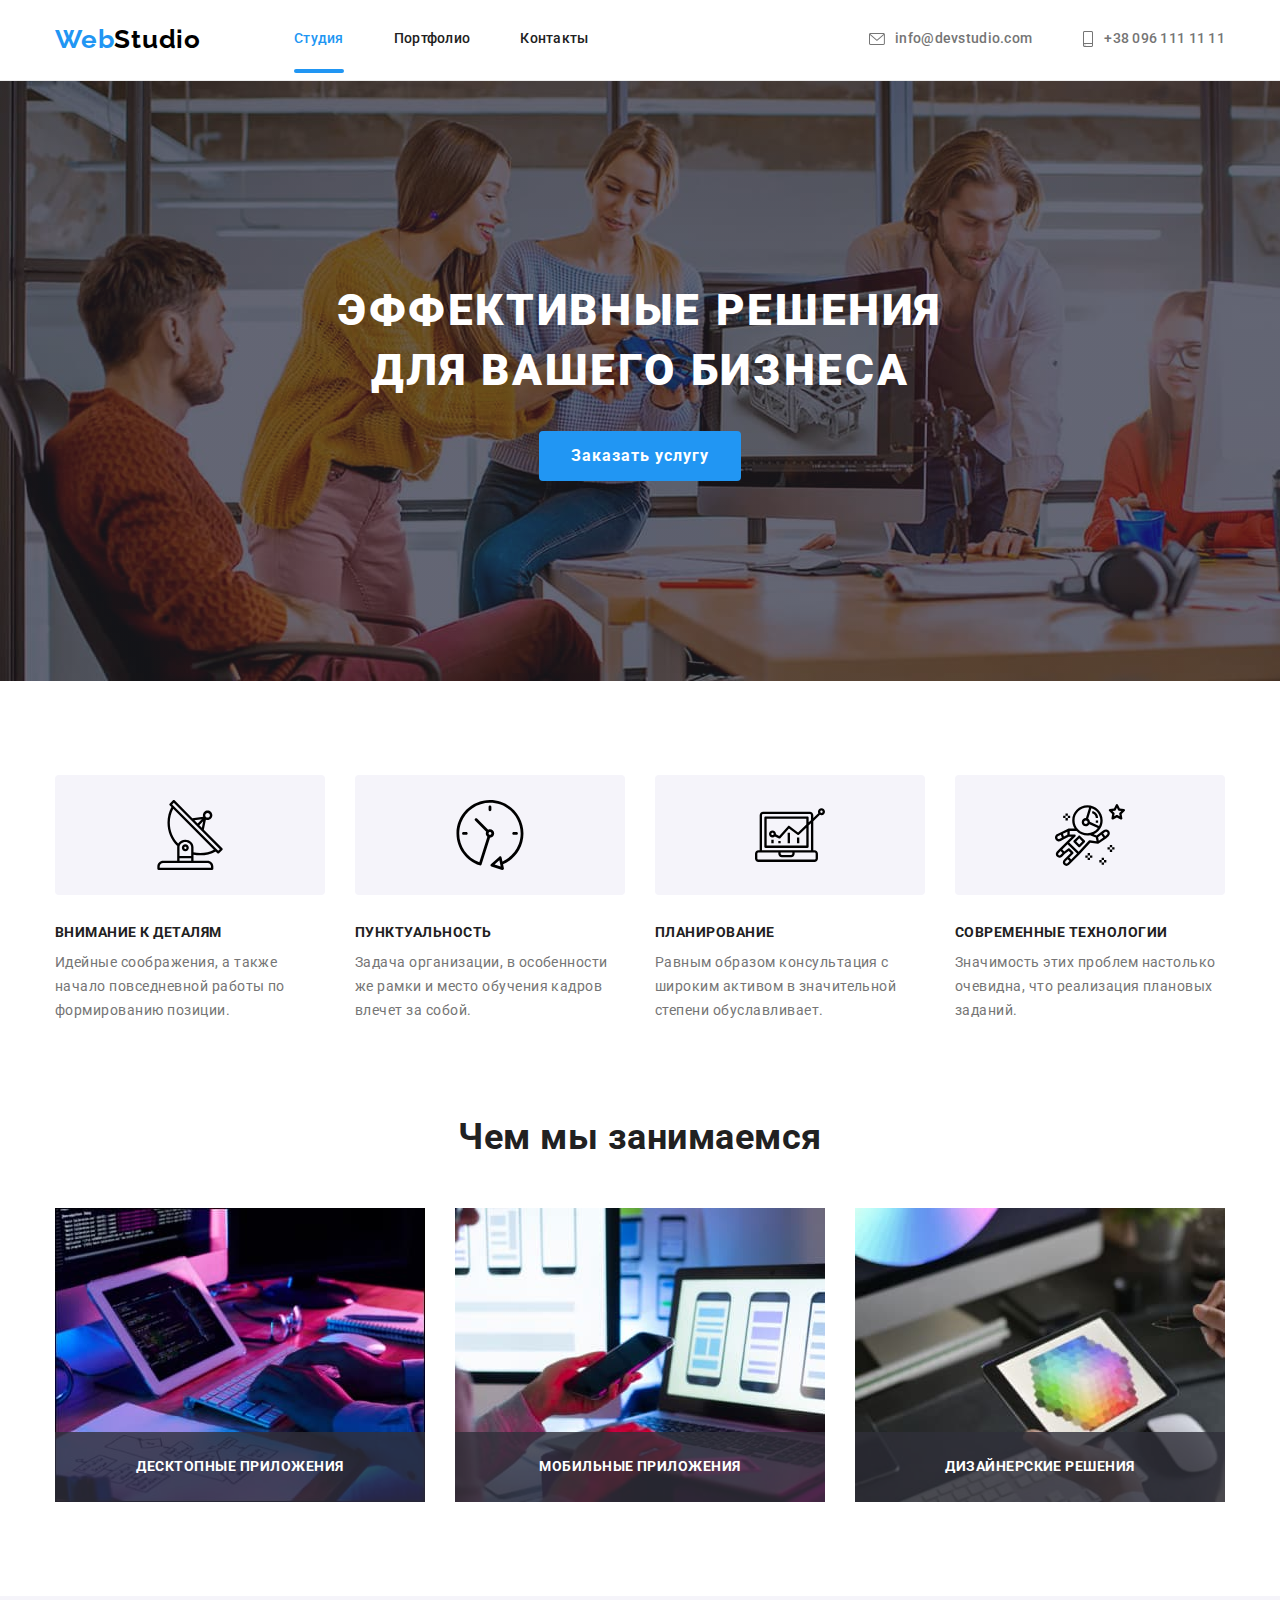
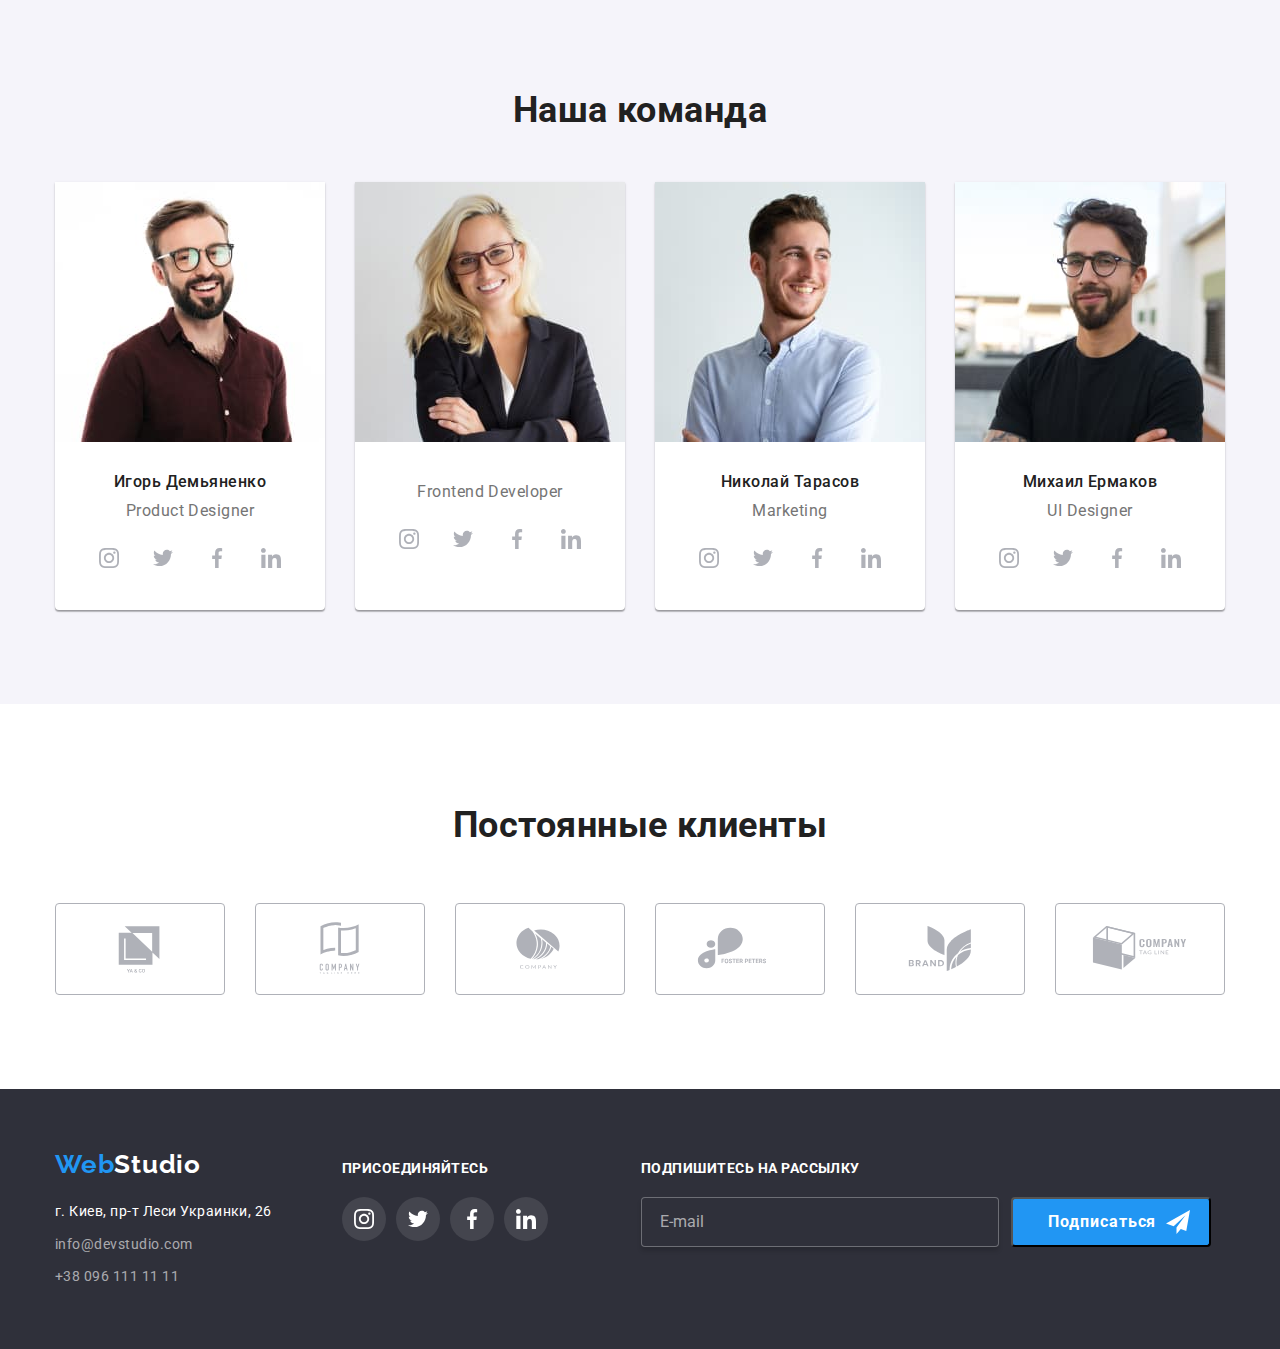
==== commit a419ad3d: "picture 2x" ====
--- a/index.html
+++ b/index.html
@@ -204,19 +204,22 @@
         <ul class="we-do">
           <li class="we-do__li">
             <div class="we-do__div">
-              <img srcset="./images/index/desktop-app.jpg 370w, ./images/index/desktop-app@2x.jpg 740w, ./images/index/desktop-app@3x.jpg 1110w" sizes="370px" src="./images/index/desktop-app.jpg" alt="фото десктопные приложения" width="370" />
+              <img srcset="./images/index/desktop-app.jpg 370w, ./images/index/desktop-app@2x.jpg 740w, ./images/index/desktop-app@3x.jpg 1110w" sizes="370px"
+                src="./images/index/desktop-app.jpg" alt="фото Десктопные приложения" />
               <p class="we-do__p">Десктопные приложения</p>
             </div>
           </li>
           <li class="we-do__li">
             <div class="we-do__div">
-              <img src="./images/index/mobile-app.jpg" alt="фото мобильные приложения" width="370" />
+              <img srcset="./images/index/mobile-app.jpg 370w, ./images/index/mobile-app@2x.jpg 740w, ./images/index/mobile-app@3x.jpg 1110w" sizes="370px"
+                src="./images/index/mobile-app.jpg" alt="фото Мобильные приложения" />
               <p class="we-do__p">Мобильные приложения</p>
             </div>
           </li>
           <li class="we-do__li">
             <div class="we-do__div">
-              <img src="./images/index/design.jpg" alt="фото дизайнерские решения" width="370" />
+              <img srcset="./images/index/design.jpg 370w, ./images/index/design@2x.jpg 740w, ./images/index/design@3x.jpg 1110w" sizes="370px" src="./images/index/design.jpg"
+                alt="фото Дизайнерские решения" />
               <p class="we-do__p">Дизайнерские решения</p>
             </div>
           </li>
@@ -228,9 +231,12 @@
         <h2 class="team__h2">Наша команда</h2>
         <ul class="team">
           <li class="team__li">
-            <img src="./images/index/igor-450-460.jpg" alt="фото Игорь Демьяненко" class="team__photo-450-460" />
-            <img src="./images/index/igor-354-374.jpg" alt="фото Игорь Демьяненко" class="team__photo-354-374" />
-            <img src="./images/index/igor-270-260.jpg" alt="фото Игорь Демьяненко" class="team__photo-270-260" />
+            <picture>
+              <source srcset="./images/index/igor-450-460.jpg 450w, ./images/index/igor-450-460@2x.jpg 900w" media="(max-device-width: 767px)" sizes="450px, 100vw">
+              <source srcset="./images/index/igor-354-374.jpg 354w, ./images/index/igor-354-374@2x.jpg 708w" media="(max-device-width: 1199px)" sizes="354px, 100vw">
+              <source srcset="./images/index/igor-270-260.jpg 270w, ./images/index/igor-270-260@2x.jpg 540w" media="(min-device-width: 1200px)" sizes="270px, 100vw">
+              <img src="./images/index/igor-450-460.jpg" alt="фото Игорь Демьяненко">
+            </picture>
             <div class="team__div">
               <h3 class="team__h3">Игорь Демьяненко</h3>
               <p class="team__p">Product Designer</p>
@@ -267,11 +273,14 @@
             </div>
           </li>
           <li class="team__li">
-            <img src="./images/index/olga-450-460.jpg" alt="фото Ольга Репина" class="team__photo-450-460" />
-            <img src="./images/index/olga-354-374.jpg" alt="фото Ольга Репина" class="team__photo-354-374" />
-            <img src="./images/index/olga-270-260.jpg" alt="фото Ольга Репина" class="team__photo-270-260" />
+            <picture>
+              <source srcset="./images/index/olga-450-460.jpg 450w, ./images/index/olga-450-460@2x.jpg 900w" media="(max-device-width: 767px)" sizes="450px, 100vw">
+              <source srcset="./images/index/olga-354-374.jpg 354w, ./images/index/olga-354-374@2x.jpg 708w" media="(max-device-width: 1199px)" sizes="354px, 100vw">
+              <source srcset="./images/index/olga-270-260.jpg 270w, ./images/index/olga-270-260@2x.jpg 540w" media="(min-device-width: 1200px)" sizes="270px, 100vw">
+              <img src="./images/index/olga-450-460.jpg" alt="фото Ольга Репина">
+            </picture>
             <div class="team__div">
-              <h3 class="team__h3">Ольга Репина</h3>
+              <h3 class="team__h3"></h3>
               <p class="team__p">Frontend Developer</p>
               <ul class="team__cardset">
                 <li class="team__item">
@@ -306,9 +315,12 @@
             </div>
           </li>
           <li class="team__li">
-            <img src="./images/index/nikolaj-450-460.jpg" alt="фото Николай Тарасов" class="team__photo-450-460" />
-            <img src="./images/index/nikolaj-354-374.jpg" alt="фото Николай Тарасов" class="team__photo-354-374" />
-            <img src="./images/index/nikolaj-270-260.jpg" alt="фото Николай Тарасов" class="team__photo-270-260" />
+            <picture>
+              <source srcset="./images/index/nikolaj-450-460.jpg 450w, ./images/index/nikolaj-450-460@2x.jpg 900w" media="(max-device-width: 767px)" sizes="450px, 100vw">
+              <source srcset="./images/index/nikolaj-354-374.jpg 354w, ./images/index/nikolaj-354-374@2x.jpg 708w" media="(max-device-width: 1199px)" sizes="354px, 100vw">
+              <source srcset="./images/index/nikolaj-270-260.jpg 270w, ./images/index/nikolaj-270-260@2x.jpg 540w" media="(min-device-width: 1200px)" sizes="270px, 100vw">
+              <img src="./images/index/nikolaj-450-460.jpg" alt="фото Николай Тарасов">
+            </picture>
             <div class="team__div">
               <h3 class="team__h3">Николай Тарасов</h3>
               <p class="team__p">Marketing</p>
@@ -345,9 +357,12 @@
             </div>
           </li>
           <li class="team__li">
-            <img src="./images/index/mihail-450-460.jpg" alt="фото Михаил Ермаков" class="team__photo-450-460" />
-            <img src="./images/index/mihail-354-374.jpg" alt="фото Михаил Ермаков" class="team__photo-354-374" />
-            <img src="./images/index/mihail-270-260.jpg" alt="фото Михаил Ермаков" class="team__photo-270-260" />
+            <picture>
+              <source srcset="./images/index/mihail-450-460.jpg 450w, ./images/index/mihail-450-460@2x.jpg 900w" media="(max-device-width: 767px)" sizes="450px, 100vw">
+              <source srcset="./images/index/mihail-354-374.jpg 354w, ./images/index/mihail-354-374@2x.jpg 708w" media="(max-device-width: 1199px)" sizes="354px, 100vw">
+              <source srcset="./images/index/mihail-270-260.jpg 270w, ./images/index/mihail-270-260@2x.jpg 540w" media="(min-device-width: 1200px)" sizes="270px, 100vw">
+              <img src="./images/index/mihail-450-460.jpg" alt="фото Михаил Ермаков">
+            </picture>
             <div class="team__div">
               <h3 class="team__h3">Михаил Ермаков</h3>
               <p class="team__p">UI Designer</p>
--- a/css/main.min.css
+++ b/css/main.min.css
@@ -3,5 +3,5 @@
  Consolas,  'Liberation Mono',  Menlo,- monospace;font-size:1em}small{font-size:80%}sub,sup{font-size:75%;line-height:0;position:relative;vertical-align:baseline}sub{bottom:-0.25em}sup{top:-0.5em}table{text-indent:0;border-color:inherit}button,input,optgroup,select,textarea{font-family:inherit;font-size:100%;line-height:1.15;margin:0}button,select{text-transform:none}button,[type='button'],[type='reset'],[type='submit']{-webkit-appearance:button}::-moz-focus-inner{border-style:none;padding:0}:-moz-focusring{outline:1px dotted ButtonText}:-moz-ui-invalid{box-shadow:none}legend{padding:0}progress{vertical-align:baseline}::-webkit-inner-spin-button,::-webkit-outer-spin-button{height:auto}[type='search']{-webkit-appearance:textfield;outline-offset:-2px}::-webkit-search-decoration{-webkit-appearance:none}::-webkit-file-upload-button{-webkit-appearance:button;font:inherit}summary{display:list-item}.visually-hidden{position:absolute;width:1px;height:1px;margin:-1px;border:0;padding:0;white-space:nowrap;-webkit-clip-path:inset(100%);clip-path:inset(100%);clip:rect(0 0 0 0);overflow:hidden}h1,h2,h3,p,ul{margin:0;padding:0}body{color:var(--primary-text-color);letter-spacing:0.03em;font-family:var(--font-body)}img{display:block;max-width:100%;height:auto}.header-mobile{padding-top:15px;padding-bottom:15px;position:relative}.header-tablet{border-bottom:1px solid #ececec;padding-top:21px;padding-bottom:21px}.header-tablet__container{display:-webkit-box;display:-ms-flexbox;display:flex;-webkit-box-align:center;-ms-flex-align:center;align-items:center;font-weight:500;font-size:14px;line-height:1.14;letter-spacing:0.02em;width:768px;margin:0 auto;padding-left:15px;padding-right:15px}.header-tablet__mail-tel{display:-webkit-box;display:-ms-flexbox;display:flex;-webkit-box-orient:vertical;-webkit-box-direction:normal;-ms-flex-direction:column;flex-direction:column;margin-left:auto;list-style:none}.header-tablet__li:not(:last-child){margin-bottom:10px}.header-tablet__href{color:var(--secondary-text-color);text-decoration:none;display:-webkit-box;display:-ms-flexbox;display:flex;-webkit-box-align:center;-ms-flex-align:center;align-items:center;-webkit-transition:color 250ms cubic-bezier(0.4, 0, 0.2, 1);transition:color 250ms cubic-bezier(0.4, 0, 0.2, 1)}.header-tablet__href:hover,.header-tablet__href:focus{color:var(--accent-color)}.header-tablet__envelope{margin-right:10px;width:16px;height:12px;fill:currentColor}.header-tablet__smartphone{margin-right:10px;width:12px;height:16px;fill:currentColor}@media screen and (max-device-width: 767px){.header{padding-top:15px;padding-bottom:15px;border-bottom:1px solid #ececec}.header__container{max-width:480px;margin-right:auto;margin-left:auto;padding-left:15px;padding-right:15px}.header .logo-mobile{font-family:var(--font-logo);font-size:24px;line-height:1.17;font-weight:700;letter-spacing:0.03em;color:var(--primary-text-color);text-decoration:none;-webkit-transition:color 250ms cubic-bezier(0.4, 0, 0.2, 1);transition:color 250ms cubic-bezier(0.4, 0, 0.2, 1)}.header .logo-mobile:hover,.header .logo-mobile:focus{color:var(--accent-color)}.header .logo-mobile--accent-color{color:var(--accent-color)}.header .logo-mobile--inverse{color:#fff}.header .nav-mobile{display:-webkit-box;display:-ms-flexbox;display:flex;-webkit-box-align:center;-ms-flex-align:center;align-items:center;-webkit-box-pack:justify;-ms-flex-pack:justify;justify-content:space-between}.header .nav-mobile__button{border:none;background-color:transparent;margin-left:auto;z-index:2}.header .nav-mobile__menu{width:40px;height:40px;color:#000;fill:currentColor;-webkit-transition:color 250ms cubic-bezier(0.4, 0, 0.2, 1);transition:color 250ms cubic-bezier(0.4, 0, 0.2, 1)}}@media screen and (max-device-width: 767px) and (max-device-width: 767px){.header .nav-mobile__menu{display:block}}@media screen and (max-device-width: 767px){.header .nav-mobile__menu:hover,.header .nav-mobile__menu:focus{color:var(--accent-color)}.header .nav-mobile__button .header .nav-mobile__icon-menu{display:none}.header .nav-mobile__button.nav-mobile__button--is-open .header .nav-mobile__icon-close{display:none}.header .nav-mobile__button.nav-mobile__button--is-open .header .nav-mobile__icon-menu{display:block}.header .sitemap-mobile{position:fixed;top:0;left:0;width:100%;height:100%;padding:48px 40px;text-align:center;font-size:20px;background-color:#fff;display:none;z-index:1;overflow-y:scroll}.header .sitemap-mobile--is-open{display:block}.header .sitemap-mobile__ul{list-style:none}.header .sitemap-mobile__li:not(:last-child){margin-bottom:32px}.header .sitemap-mobile__href{text-decoration:none;font-weight:500;font-size:40px;line-height:1.18;letter-spacing:0.02em;color:var(--primary-text-color);display:inline-block;-webkit-transition:color 250ms cubic-bezier(0.4, 0, 0.2, 1);transition:color 250ms cubic-bezier(0.4, 0, 0.2, 1)}.header .sitemap-mobile__href:hover,.header .sitemap-mobile__href:focus{color:var(--accent-color)}.header .sitemap-mobile__list{list-style:none;margin-top:302px}.header .sitemap-mobile__item:not(:last-child){margin-bottom:32px}.header .sitemap-mobile__tel{font-weight:500;font-size:34px;line-height:1.18;letter-spacing:0.02em;color:var(--accent-color);text-decoration:none}.header .sitemap-mobile__mail{font-weight:500;font-size:24px;line-height:1.17;letter-spacing:0.02em;color:var(--secondary-text-color);text-decoration:none}.header .sitemap-mobile__cardset{list-style:none;margin-top:64px}.header .sitemap-mobile__card{display:inline-block}.header .sitemap-mobile__card:not(:last-child){margin-right:20px}.header .sitemap-mobile__socials{font-weight:500;font-size:18px;line-height:1.22;letter-spacing:0.02em;color:var(--accent-color);text-decoration:none}.header .nav,.header .header__mail-tel{display:none}}@media screen and (min-device-width: 768px) and (max-device-width: 1199px){.header{border-bottom:1px solid #ececec;padding-top:21px;padding-bottom:21px}.header__container{display:-webkit-box;display:-ms-flexbox;display:flex;-webkit-box-align:center;-ms-flex-align:center;align-items:center;font-weight:500;font-size:14px;line-height:1.14;letter-spacing:0.02em;width:768px;margin:0 auto;padding-left:15px;padding-right:15px}.header__mail-tel{display:-webkit-box;display:-ms-flexbox;display:flex;-webkit-box-orient:vertical;-webkit-box-direction:normal;-ms-flex-direction:column;flex-direction:column;margin-left:auto;list-style:none}.header__li:not(:last-child){margin-bottom:10px}.header__href{color:var(--secondary-text-color);text-decoration:none;display:-webkit-box;display:-ms-flexbox;display:flex;-webkit-box-align:center;-ms-flex-align:center;align-items:center;-webkit-transition:color 250ms cubic-bezier(0.4, 0, 0.2, 1);transition:color 250ms cubic-bezier(0.4, 0, 0.2, 1)}.header__href:hover,.header__href:focus{color:var(--accent-color)}.header__envelope{margin-right:10px;width:16px;height:12px;fill:currentColor}.header__smartphone{margin-right:10px;width:12px;height:16px;fill:currentColor}.header .logo{font-family:var(--font-logo);font-size:24px;line-height:1.17;font-weight:700;letter-spacing:0.03em;color:var(--primary-text-color);text-decoration:none;-webkit-transition:color 250ms cubic-bezier(0.4, 0, 0.2, 1);transition:color 250ms cubic-bezier(0.4, 0, 0.2, 1)}.header .logo:hover,.header .logo:focus{color:var(--accent-color)}.header .logo--accent-color{color:var(--accent-color)}.header .logo--inverse{color:#fff}.header .nav{display:-webkit-box;display:-ms-flexbox;display:flex;-webkit-box-align:center;-ms-flex-align:center;align-items:center}.header .nav__menu{display:-webkit-box;display:-ms-flexbox;display:flex;margin-left:88px;list-style:none}.header .nav__li:not(:last-child){margin-right:50px}.header .nav__current{color:var(--primary-text-color);position:relative;text-decoration:none;-webkit-transition:color 250ms cubic-bezier(0.4, 0, 0.2, 1);transition:color 250ms cubic-bezier(0.4, 0, 0.2, 1)}.header .nav__current::after{content:'';position:absolute;width:100%;height:4px;bottom:-27px;left:0;border-radius:2px;background-color:transparent}.header .nav__current--color{color:var(--accent-color)}.header .nav__current--color::after{background-color:var(--accent-color)}.header .nav-mobile{display:none}}@media screen and (min-device-width: 1200px){.header{border-bottom:1px solid #ececec;padding-top:24px;padding-bottom:25px}.header__container{display:-webkit-box;display:-ms-flexbox;display:flex;-webkit-box-align:center;-ms-flex-align:center;align-items:center;font-weight:500;font-size:14px;line-height:1.14;letter-spacing:0.02em;width:1200px;margin:0 auto;padding:0 15px}.header__mail-tel{display:-webkit-box;display:-ms-flexbox;display:flex;margin-left:auto;-webkit-box-align:center;-ms-flex-align:center;align-items:center;list-style:none}.header__li:not(:last-child){margin-right:50px}.header__href{color:var(--secondary-text-color);text-decoration:none;display:-webkit-box;display:-ms-flexbox;display:flex;-webkit-box-align:center;-ms-flex-align:center;align-items:center;-webkit-transition:color 250ms cubic-bezier(0.4, 0, 0.2, 1);transition:color 250ms cubic-bezier(0.4, 0, 0.2, 1)}.header__href:hover,.header__href:focus{color:var(--accent-color)}.header__envelope{margin-right:10px;width:16px;height:12px;fill:currentColor}.header__smartphone{margin-right:10px;width:12px;height:16px;fill:currentColor}.header .nav-mobile{display:none}}.sitemap-mobile{position:fixed;top:0;left:0;width:100%;height:100%;padding:48px 40px;text-align:center;font-size:20px;background-color:#fff;display:none;z-index:1;overflow-y:scroll}.sitemap-mobile--is-open{display:block}.sitemap-mobile__ul{list-style:none}.sitemap-mobile__li:not(:last-child){margin-bottom:32px}.sitemap-mobile__href{text-decoration:none;font-weight:500;font-size:40px;line-height:1.18;letter-spacing:0.02em;color:var(--primary-text-color);display:inline-block;-webkit-transition:color 250ms cubic-bezier(0.4, 0, 0.2, 1);transition:color 250ms cubic-bezier(0.4, 0, 0.2, 1)}.sitemap-mobile__href:hover,.sitemap-mobile__href:focus{color:var(--accent-color)}.sitemap-mobile__list{list-style:none;margin-top:302px}.sitemap-mobile__item:not(:last-child){margin-bottom:32px}.sitemap-mobile__tel{font-weight:500;font-size:34px;line-height:1.18;letter-spacing:0.02em;color:var(--accent-color);text-decoration:none}.sitemap-mobile__mail{font-weight:500;font-size:24px;line-height:1.17;letter-spacing:0.02em;color:var(--secondary-text-color);text-decoration:none}.sitemap-mobile__cardset{list-style:none;margin-top:64px}.sitemap-mobile__card{display:inline-block}.sitemap-mobile__card:not(:last-child){margin-right:20px}.sitemap-mobile__socials{font-weight:500;font-size:18px;line-height:1.22;letter-spacing:0.02em;color:var(--accent-color);text-decoration:none}.nav-mobile{display:-webkit-box;display:-ms-flexbox;display:flex;-webkit-box-align:center;-ms-flex-align:center;align-items:center;-webkit-box-pack:justify;-ms-flex-pack:justify;justify-content:space-between}.nav-mobile__button{border:none;background-color:transparent;margin-left:auto;z-index:2}.nav-mobile__menu{width:40px;height:40px;color:#000;fill:currentColor;-webkit-transition:color 250ms cubic-bezier(0.4, 0, 0.2, 1);transition:color 250ms cubic-bezier(0.4, 0, 0.2, 1)}@media screen and (min-width: 768px){.nav-mobile__menu{display:none}}.nav-mobile__menu:hover,.nav-mobile__menu:focus{color:var(--accent-color)}.nav-mobile__button .nav-mobile__icon-menu{display:none}.nav-mobile__button.nav-mobile__button--is-open .nav-mobile__icon-close{display:none}.nav-mobile__button.nav-mobile__button--is-open .nav-mobile__icon-menu{display:block}.nav-tablet{display:-webkit-box;display:-ms-flexbox;display:flex;-webkit-box-align:center;-ms-flex-align:center;align-items:center}.nav-tablet__menu{display:-webkit-box;display:-ms-flexbox;display:flex;margin-left:88px;list-style:none}.nav-tablet__li:not(:last-child){margin-right:50px}.nav-tablet__current{color:var(--primary-text-color);position:relative;text-decoration:none;-webkit-transition:color 250ms cubic-bezier(0.4, 0, 0.2, 1);transition:color 250ms cubic-bezier(0.4, 0, 0.2, 1)}.nav-tablet__current::after{content:'';position:absolute;width:100%;height:4px;bottom:-27px;left:0;border-radius:2px;background-color:transparent}.nav-tablet__current--color{color:var(--accent-color)}.nav-tablet__current--color::after{background-color:var(--accent-color)}.nav{display:-webkit-box;display:-ms-flexbox;display:flex;-webkit-box-align:center;-ms-flex-align:center;align-items:center}.nav__menu{display:-webkit-box;display:-ms-flexbox;display:flex;margin-left:93px;list-style:none}.nav__li:not(:last-child){margin-right:50px}.nav__current{color:var(--primary-text-color);position:relative;text-decoration:none;-webkit-transition:color 250ms cubic-bezier(0.4, 0, 0.2, 1);transition:color 250ms cubic-bezier(0.4, 0, 0.2, 1)}.nav__current::after{content:'';position:absolute;width:100%;height:4px;bottom:-27px;left:0;border-radius:2px;background-color:transparent}.nav__current--color{color:var(--accent-color)}.nav__current--color::after{background-color:var(--accent-color)}.logo-mobile{font-family:var(--font-logo);font-size:24px;line-height:1.17;font-weight:700;letter-spacing:0.03em;color:var(--primary-text-color);text-decoration:none;-webkit-transition:color 250ms cubic-bezier(0.4, 0, 0.2, 1);transition:color 250ms cubic-bezier(0.4, 0, 0.2, 1)}.logo-mobile:hover,.logo-mobile:focus{color:var(--accent-color)}.logo-mobile--accent-color{color:var(--accent-color)}.logo-mobile--inverse{color:#fff}.logo-tablet{font-family:var(--font-logo);font-size:24px;line-height:1.17;font-weight:700;letter-spacing:0.03em;color:var(--primary-text-color);text-decoration:none;-webkit-transition:color 250ms cubic-bezier(0.4, 0, 0.2, 1);transition:color 250ms cubic-bezier(0.4, 0, 0.2, 1)}.logo-tablet:hover,.logo-tablet:focus{color:var(--accent-color)}.logo-tablet--accent-color{color:var(--accent-color)}.logo-tablet--inverse{color:#fff}.logo{font-family:var(--font-logo);font-size:26px;line-height:1.19;font-weight:700;letter-spacing:0.03em;color:#000;text-decoration:none;-webkit-transition:color 250ms cubic-bezier(0.4, 0, 0.2, 1);transition:color 250ms cubic-bezier(0.4, 0, 0.2, 1)}.logo:hover,.logo:focus{color:var(--accent-color)}.logo--accent-color{color:var(--accent-color)}.logo--inverse{color:#fff}.section-mobile{padding-top:60px;padding-bottom:60px}.section-mobile--color{background-color:#f5f4fa}.section-mobile--padding{padding-bottom:30px}.section-tablet{padding-top:60px;padding-bottom:60px}.section-tablet--color{background-color:#f5f4fa}@media screen and (max-device-width: 767px){.section{padding-top:60px;padding-bottom:60px}.section--color{background-color:#f5f4fa}}@media screen and (min-device-width: 768px) and (max-device-width: 1199px){.section{padding-top:60px;padding-bottom:60px}.section--color{background-color:#f5f4fa}}@media screen and (min-device-width: 1200px){.section{padding-top:94px;padding-bottom:94px}.section--padding{padding-top:94px;padding-bottom:0}.section--color{background-color:#f5f4fa}}.container-mobile{max-width:480px;margin-right:auto;margin-left:auto;padding-left:15px;padding-right:15px}.container-tablet{width:768px;margin-right:auto;margin-left:auto;padding-left:15px;padding-right:15px}.container{margin-right:auto;margin-left:auto;padding-left:15px;padding-right:15px}@media screen and (max-device-width: 767px){.container{max-width:480px}}@media screen and (min-device-width: 768px) and (max-device-width: 1199px){.container{width:768px}}@media screen and (min-device-width: 1200px){.container{width:1200px}}.order-mobile{text-align:center;margin-left:auto;margin-right:auto;background-size:480px 400px;background-image:-webkit-gradient(linear, left top, right top, from(#2f303a66), to(#2f303a66)),url(../images/index/bg-mobile.jpg);background-image:linear-gradient(to right, #2f303a66, #2f303a66),url(../images/index/bg-mobile.jpg);background-repeat:no-repeat;background-position:center;padding-top:118px;padding-bottom:118px}.order-mobile__h1{font-weight:900;text-align:center;letter-spacing:0.06em;text-transform:uppercase;color:#fff;margin-bottom:30px;font-size:26px;line-height:1.62}.order-mobile__h1--span{display:block}.order-mobile__button{background-color:var(--accent-color);border-radius:4px;color:#fff;font-weight:700;font-size:16px;line-height:1.88;letter-spacing:0.06em;font-family:inherit;padding:10px 32px;border:none;display:block;margin-left:auto;margin-right:auto}.order-mobile__backdrop{position:fixed;top:0;left:0;width:100%;height:100%;background-color:rgba(0,0,0,0.2);opacity:1;visibility:visible;-webkit-transition:opacity 250ms cubic-bezier(0.4, 0, 0.2, 1),visibility 250ms cubic-bezier(0.4, 0, 0.2, 1);transition:opacity 250ms cubic-bezier(0.4, 0, 0.2, 1),visibility 250ms cubic-bezier(0.4, 0, 0.2, 1);overflow-y:scroll;z-index:1}.order-mobile__backdrop--is-hidden{opacity:0;visibility:hidden;pointer-events:none}.order-mobile__modal{background-color:#fff;position:absolute;top:50%;left:50%;-webkit-transform:translate(-50%, -50%);transform:translate(-50%, -50%);border-radius:4px;padding:40px;-webkit-box-shadow:0px 1px 3px rgba(0,0,0,0.12),0px 1px 1px rgba(0,0,0,0.14),0px 2px 1px rgba(0,0,0,0.2);box-shadow:0px 1px 3px rgba(0,0,0,0.12),0px 1px 1px rgba(0,0,0,0.14),0px 2px 1px rgba(0,0,0,0.2);width:calc(100% - 7%);margin-top:93px}.order-mobile__close{position:absolute;top:0;right:0;display:-webkit-box;display:-ms-flexbox;display:flex;border-radius:50%;-webkit-box-pack:center;-ms-flex-pack:center;justify-content:center;-webkit-box-align:center;-ms-flex-align:center;align-items:center;width:30px;height:30px;top:8px;right:8px;background-color:#fff;border:1px solid rgba(0,0,0,0.1);color:#000;fill:currentColor;-webkit-transition:color 250ms cubic-bezier(0.4, 0, 0.2, 1);transition:color 250ms cubic-bezier(0.4, 0, 0.2, 1)}.order-mobile__close:hover,.order-mobile__close:focus{color:var(--accent-color)}.order-mobile__close-svg{width:11px;height:11px}.order-mobile__p{font-weight:700;font-size:20px;text-align:center;margin-bottom:12px;line-height:1.5}.order-mobile__form{display:block}.order-mobile__label{display:block;text-align:left;font-size:12px;line-height:1.17;letter-spacing:0.01em;color:var(--secondary-text-color);margin-bottom:4px}.order-mobile__input--position{position:relative;margin-bottom:10px;width:100%}.order-mobile__input{display:block;width:100%;height:40px;border:1px solid rgba(33,33,33,0.2);border-radius:4px;padding-left:42px;-webkit-transition:border 250ms cubic-bezier(0.4, 0, 0.2, 1);transition:border 250ms cubic-bezier(0.4, 0, 0.2, 1);outline-width:0}.order-mobile__svg{position:absolute;left:14px;top:50%;-webkit-transform:translateY(-50%);transform:translateY(-50%);color:var(--primary-text-color);fill:currentColor;-webkit-transition:color 250ms cubic-bezier(0.4, 0, 0.2, 1);transition:color 250ms cubic-bezier(0.4, 0, 0.2, 1)}.order-mobile__svg--name{width:12px;height:12px}.order-mobile__svg--tel{width:13px;height:13px}.order-mobile__svg--email{width:15px;height:12px}.order-mobile__input:focus+.order__svg{color:var(--accent-color)}.order-mobile__comment{display:block;width:100%;height:120px;resize:none;border:1px solid rgba(33,33,33,0.2);border-radius:4px;margin-bottom:20px;-webkit-transition:border 250ms cubic-bezier(0.4, 0, 0.2, 1);transition:border 250ms cubic-bezier(0.4, 0, 0.2, 1);outline-width:0}.order-mobile__comment::-webkit-input-placeholder{padding:12px 16px;font-size:12px;line-height:1.17;letter-spacing:0.01em;color:rgba(117,117,117,0.5)}.order-mobile__comment:-ms-input-placeholder{padding:12px 16px;font-size:12px;line-height:1.17;letter-spacing:0.01em;color:rgba(117,117,117,0.5)}.order-mobile__comment::-ms-input-placeholder{padding:12px 16px;font-size:12px;line-height:1.17;letter-spacing:0.01em;color:rgba(117,117,117,0.5)}.order-mobile__comment::placeholder{padding:12px 16px;font-size:12px;line-height:1.17;letter-spacing:0.01em;color:rgba(117,117,117,0.5)}.order-mobile__input:focus,.order-mobile__comment:focus{border:1px solid var(--accent-color)}.order-mobile__checkbox--position{text-align:left}.order-mobile__tag{font-size:0;margin-right:8px}.order-mobile__checkbox:checked+.order-mobile__checkbox--custom{fill:var(--accent-color);background-color:var(--accent-color);border-color:var(--accent-color)}.order-mobile__checkbox:focus+.order-mobile__checkbox--custom{border-color:var(--accent-color)}.order-mobile__checkbox--custom{width:16px;height:15px;border:2px solid var(--primary-text-color);border-radius:2px;fill:#fff}.order-mobile__span{color:var(--secondary-text-color);font-size:12px;line-height:1.17}.order-mobile__span--color{-webkit-text-decoration-line:underline;text-decoration-line:underline;color:var(--accent-color)}.order-mobile__submit{margin-top:30px;width:200px;height:50px;-webkit-box-shadow:0px 4px 4px rgba(0,0,0,0.15);box-shadow:0px 4px 4px rgba(0,0,0,0.15);border-radius:4px;color:#fff;font-weight:700;font-size:16px;line-height:1.88;letter-spacing:0.06em;background-color:var(--accent-color);-webkit-transition:background-color 250ms cubic-bezier(0.4, 0, 0.2, 1);transition:background-color 250ms cubic-bezier(0.4, 0, 0.2, 1);-ms-flex-item-align:center;-ms-grid-row-align:center;align-self:center}.order-mobile__submit:hover{background-color:#188ce8}.order-tablet{width:768px;text-align:center;margin-left:auto;margin-right:auto;padding-top:118px;padding-bottom:118px;height:400px;background-image:-webkit-gradient(linear, left top, right top, from(#2f303a66), to(#2f303a66)),url(../images/index/bg-tablet.jpg);background-image:linear-gradient(to right, #2f303a66, #2f303a66),url(../images/index/bg-tablet.jpg)}.order-tablet__h1{font-weight:900;font-size:26px;line-height:1.62;text-align:center;letter-spacing:0.06em;text-transform:uppercase;color:#fff;margin-bottom:30px}.order-tablet__h1--span{display:block}.order-tablet__button{background-color:var(--accent-color);border-radius:4px;color:#fff;font-weight:700;font-size:16px;line-height:1.88;letter-spacing:0.06em;font-family:inherit;padding:10px 32px;border:none}.order-tablet__backdrop{position:fixed;top:0;left:0;width:100%;height:100%;background-color:rgba(0,0,0,0.2);opacity:1;visibility:visible;-webkit-transition:opacity 250ms cubic-bezier(0.4, 0, 0.2, 1),visibility 250ms cubic-bezier(0.4, 0, 0.2, 1);transition:opacity 250ms cubic-bezier(0.4, 0, 0.2, 1),visibility 250ms cubic-bezier(0.4, 0, 0.2, 1)}.order-tablet__backdrop--is-hidden{opacity:0;visibility:hidden;pointer-events:none}.order-tablet__modal{width:528px;background-color:#fff;position:absolute;top:50%;left:50%;-webkit-transform:translate(-50%, -50%);transform:translate(-50%, -50%);border-radius:4px;padding:40px;-webkit-box-shadow:0px 1px 3px rgba(0,0,0,0.12),0px 1px 1px rgba(0,0,0,0.14),0px 2px 1px rgba(0,0,0,0.2);box-shadow:0px 1px 3px rgba(0,0,0,0.12),0px 1px 1px rgba(0,0,0,0.14),0px 2px 1px rgba(0,0,0,0.2)}.order-tablet__modal--mobile{width:450px}.order-tablet__close{position:absolute;top:0;right:0;display:-webkit-box;display:-ms-flexbox;display:flex;border-radius:50%;-webkit-box-pack:center;-ms-flex-pack:center;justify-content:center;-webkit-box-align:center;-ms-flex-align:center;align-items:center;width:30px;height:30px;top:8px;right:8px;background-color:#fff;border:1px solid rgba(0,0,0,0.1);color:#000;fill:currentColor;-webkit-transition:color 250ms cubic-bezier(0.4, 0, 0.2, 1);transition:color 250ms cubic-bezier(0.4, 0, 0.2, 1)}.order-tablet__close:hover,.order-tablet__close:focus{color:var(--accent-color)}.order-tablet__close-svg{width:11px;height:11px}.order-tablet__p{font-weight:700;font-size:20px;line-height:1.15;text-align:center;margin-bottom:12px}.order-tablet__p--mobile{line-height:1.5}.order-tablet__form{display:-webkit-box;display:-ms-flexbox;display:flex;-webkit-box-orient:vertical;-webkit-box-direction:normal;-ms-flex-direction:column;flex-direction:column;-webkit-box-align:start;-ms-flex-align:start;align-items:flex-start}.order-tablet__form--mobile{display:block}.order-tablet__label{display:block;text-align:left;font-size:12px;line-height:1.17;letter-spacing:0.01em;color:var(--secondary-text-color);margin-bottom:4px}.order-tablet__input--position{position:relative;margin-bottom:10px;width:100%}.order-tablet__input{display:block;width:100%;height:40px;border:1px solid rgba(33,33,33,0.2);border-radius:4px;padding-left:42px;-webkit-transition:border 250ms cubic-bezier(0.4, 0, 0.2, 1);transition:border 250ms cubic-bezier(0.4, 0, 0.2, 1);outline-width:0}.order-tablet__svg{position:absolute;left:14px;top:50%;-webkit-transform:translateY(-50%);transform:translateY(-50%);color:var(--primary-text-color);fill:currentColor;-webkit-transition:color 250ms cubic-bezier(0.4, 0, 0.2, 1);transition:color 250ms cubic-bezier(0.4, 0, 0.2, 1)}.order-tablet__svg--name{width:12px;height:12px}.order-tablet__svg--tel{width:13px;height:13px}.order-tablet__svg--email{width:15px;height:12px}.order-tablet__input:focus+.order__svg{color:var(--accent-color)}.order-tablet__comment{display:block;width:100%;height:120px;resize:none;border:1px solid rgba(33,33,33,0.2);border-radius:4px;margin-bottom:20px;-webkit-transition:border 250ms cubic-bezier(0.4, 0, 0.2, 1);transition:border 250ms cubic-bezier(0.4, 0, 0.2, 1);outline-width:0}.order-tablet__comment::-webkit-input-placeholder{padding:12px 16px;font-size:12px;line-height:1.17;letter-spacing:0.01em;color:rgba(117,117,117,0.5)}.order-tablet__comment:-ms-input-placeholder{padding:12px 16px;font-size:12px;line-height:1.17;letter-spacing:0.01em;color:rgba(117,117,117,0.5)}.order-tablet__comment::-ms-input-placeholder{padding:12px 16px;font-size:12px;line-height:1.17;letter-spacing:0.01em;color:rgba(117,117,117,0.5)}.order-tablet__comment::placeholder{padding:12px 16px;font-size:12px;line-height:1.17;letter-spacing:0.01em;color:rgba(117,117,117,0.5)}.order-tablet__input:focus,.order-tablet__comment:focus{border:1px solid var(--accent-color)}.order-tablet__checkbox--position{margin-left:14px;display:-webkit-box;display:-ms-flexbox;display:flex;-webkit-box-align:center;-ms-flex-align:center;align-items:center;-webkit-box-pack:justify;-ms-flex-pack:justify;justify-content:space-between;width:425px}.order-tablet__checkbox--position--mobile{display:block;margin-left:0;width:auto}.order-tablet__tag-mobile{font-size:0}.order-tablet__checkbox:checked+.order-tablet__checkbox--custom{fill:var(--accent-color);background-color:var(--accent-color);border-color:var(--accent-color)}.order-tablet__checkbox:focus+.order-tablet__checkbox--custom{border-color:var(--accent-color)}.order-tablet__checkbox--custom{width:16px;height:15px;border:2px solid var(--primary-text-color);border-radius:2px;fill:#fff}.order-tablet__span{font-size:14px;line-height:1.71;color:var(--secondary-text-color)}.order-tablet__span--mobile{font-size:12px;line-height:1.17}.order-tablet__span--color{-webkit-text-decoration-line:underline;text-decoration-line:underline;color:var(--accent-color)}.order-tablet__submit{margin-top:30px;width:200px;height:50px;-webkit-box-shadow:0px 4px 4px rgba(0,0,0,0.15);box-shadow:0px 4px 4px rgba(0,0,0,0.15);border-radius:4px;color:#fff;font-weight:700;font-size:16px;line-height:1.88;letter-spacing:0.06em;background-color:var(--accent-color);-webkit-transition:background-color 250ms cubic-bezier(0.4, 0, 0.2, 1);transition:background-color 250ms cubic-bezier(0.4, 0, 0.2, 1);-ms-flex-item-align:center;-ms-grid-row-align:center;align-self:center}.order-tablet__submit:hover{background-color:#188ce8}@media screen and (max-device-width: 767px){.order{text-align:center;margin-left:auto;margin-right:auto;background-size:480px 400px;background-image:-webkit-gradient(linear, left top, right top, from(#2f303a66), to(#2f303a66)),url(../images/index/bg-mobile.jpg);background-image:linear-gradient(to right, #2f303a66, #2f303a66),url(../images/index/bg-mobile.jpg);background-repeat:no-repeat;background-position:center;padding-top:118px;padding-bottom:118px}}@media screen and (max-device-width: 767px) and (min-device-pixel-ratio: 2), screen and (max-device-width: 767px) and (-webkit-min-device-pixel-ratio: 2), screen and (max-device-width: 767px) and (min-resolution: 192dpi), screen and (max-device-width: 767px) and (min-resolution: 2dppx){.order{background-image:-webkit-gradient(linear, left top, right top, from(#2f303a66), to(#2f303a66)),url(../images/index/bg-mobile@2x.jpg);background-image:linear-gradient(to right, #2f303a66, #2f303a66),url(../images/index/bg-mobile@2x.jpg)}}@media screen and (max-device-width: 767px) and (min-device-pixel-ratio: 3), screen and (max-device-width: 767px) and (-webkit-min-device-pixel-ratio: 3), screen and (max-device-width: 767px) and (min-resolution: 288dpi), screen and (max-device-width: 767px) and (min-resolution: 3dppx){.order{background-image:-webkit-gradient(linear, left top, right top, from(#2f303a66), to(#2f303a66)),url(../images/index/bg-mobile@3x.jpg);background-image:linear-gradient(to right, #2f303a66, #2f303a66),url(../images/index/bg-mobile@3x.jpg)}}@media screen and (max-device-width: 767px){.order__h1{font-weight:900;text-align:center;letter-spacing:0.06em;text-transform:uppercase;color:#fff;margin-bottom:30px;font-size:26px;line-height:1.62}.order__h1--span{display:block}.order__button{background-color:var(--accent-color);border-radius:4px;color:#fff;font-weight:700;font-size:16px;line-height:1.88;letter-spacing:0.06em;font-family:inherit;padding:10px 32px;border:none;display:block;margin-left:auto;margin-right:auto}.order__backdrop{position:fixed;top:0;left:0;width:100%;height:100%;background-color:rgba(0,0,0,0.2);opacity:1;visibility:visible;-webkit-transition:opacity 250ms cubic-bezier(0.4, 0, 0.2, 1),visibility 250ms cubic-bezier(0.4, 0, 0.2, 1);transition:opacity 250ms cubic-bezier(0.4, 0, 0.2, 1),visibility 250ms cubic-bezier(0.4, 0, 0.2, 1);overflow-y:scroll;z-index:1}.order__backdrop--is-hidden{opacity:0;visibility:hidden;pointer-events:none}.order__modal{background-color:#fff;position:absolute;top:50%;left:50%;-webkit-transform:translate(-50%, -50%);transform:translate(-50%, -50%);border-radius:4px;padding:40px;-webkit-box-shadow:0px 1px 3px rgba(0,0,0,0.12),0px 1px 1px rgba(0,0,0,0.14),0px 2px 1px rgba(0,0,0,0.2);box-shadow:0px 1px 3px rgba(0,0,0,0.12),0px 1px 1px rgba(0,0,0,0.14),0px 2px 1px rgba(0,0,0,0.2);width:calc(100% - 7%);margin-top:93px}.order__close{position:absolute;top:0;right:0;display:-webkit-box;display:-ms-flexbox;display:flex;border-radius:50%;-webkit-box-pack:center;-ms-flex-pack:center;justify-content:center;-webkit-box-align:center;-ms-flex-align:center;align-items:center;width:30px;height:30px;top:8px;right:8px;background-color:#fff;border:1px solid rgba(0,0,0,0.1);color:#000;fill:currentColor;-webkit-transition:color 250ms cubic-bezier(0.4, 0, 0.2, 1);transition:color 250ms cubic-bezier(0.4, 0, 0.2, 1)}.order__close:hover,.order__close:focus{color:var(--accent-color)}.order__close-svg{width:11px;height:11px}.order__p{font-weight:700;font-size:20px;text-align:center;margin-bottom:12px;line-height:1.5}.order__form{display:block}.order__label{display:block;text-align:left;font-size:12px;line-height:1.17;letter-spacing:0.01em;color:var(--secondary-text-color);margin-bottom:4px}.order__input--position{position:relative;margin-bottom:10px;width:100%}.order__input{display:block;width:100%;height:40px;border:1px solid rgba(33,33,33,0.2);border-radius:4px;padding-left:42px;-webkit-transition:border 250ms cubic-bezier(0.4, 0, 0.2, 1);transition:border 250ms cubic-bezier(0.4, 0, 0.2, 1);outline-width:0}.order__svg{position:absolute;left:14px;top:50%;-webkit-transform:translateY(-50%);transform:translateY(-50%);color:var(--primary-text-color);fill:currentColor;-webkit-transition:color 250ms cubic-bezier(0.4, 0, 0.2, 1);transition:color 250ms cubic-bezier(0.4, 0, 0.2, 1)}.order__svg--name{width:12px;height:12px}.order__svg--tel{width:13px;height:13px}.order__svg--email{width:15px;height:12px}.order__input:focus+.order__svg{color:var(--accent-color)}.order__comment{display:block;width:100%;height:120px;resize:none;border:1px solid rgba(33,33,33,0.2);border-radius:4px;margin-bottom:20px;-webkit-transition:border 250ms cubic-bezier(0.4, 0, 0.2, 1);transition:border 250ms cubic-bezier(0.4, 0, 0.2, 1);outline-width:0}.order__comment::-webkit-input-placeholder{padding:12px 16px;font-size:12px;line-height:1.17;letter-spacing:0.01em;color:rgba(117,117,117,0.5)}.order__comment:-ms-input-placeholder{padding:12px 16px;font-size:12px;line-height:1.17;letter-spacing:0.01em;color:rgba(117,117,117,0.5)}.order__comment::-ms-input-placeholder{padding:12px 16px;font-size:12px;line-height:1.17;letter-spacing:0.01em;color:rgba(117,117,117,0.5)}.order__comment::placeholder{padding:12px 16px;font-size:12px;line-height:1.17;letter-spacing:0.01em;color:rgba(117,117,117,0.5)}.order__input:focus,.order__comment:focus{border:1px solid var(--accent-color)}.order__checkbox--position{text-align:left}.order__tag{font-size:0;margin-right:8px}.order__checkbox:checked+.order__checkbox--custom{fill:var(--accent-color);background-color:var(--accent-color);border-color:var(--accent-color)}.order__checkbox:focus+.order__checkbox--custom{border-color:var(--accent-color)}.order__checkbox--custom{width:16px;height:15px;border:2px solid var(--primary-text-color);border-radius:2px;fill:#fff}.order__span{color:var(--secondary-text-color);font-size:12px;line-height:1.17}.order__span--color{-webkit-text-decoration-line:underline;text-decoration-line:underline;color:var(--accent-color)}.order__submit{margin-top:30px;width:200px;height:50px;-webkit-box-shadow:0px 4px 4px rgba(0,0,0,0.15);box-shadow:0px 4px 4px rgba(0,0,0,0.15);border-radius:4px;color:#fff;font-weight:700;font-size:16px;line-height:1.88;letter-spacing:0.06em;background-color:var(--accent-color);-webkit-transition:background-color 250ms cubic-bezier(0.4, 0, 0.2, 1);transition:background-color 250ms cubic-bezier(0.4, 0, 0.2, 1);-ms-flex-item-align:center;-ms-grid-row-align:center;align-self:center}.order__submit:hover{background-color:#188ce8}}@media screen and (min-device-width: 768px) and (max-device-width: 1199px){.order{width:768px;text-align:center;margin-left:auto;margin-right:auto;padding-top:118px;padding-bottom:118px;height:400px;background-image:-webkit-gradient(linear, left top, right top, from(#2f303a66), to(#2f303a66)),url(../images/index/bg-tablet.jpg);background-image:linear-gradient(to right, #2f303a66, #2f303a66),url(../images/index/bg-tablet.jpg)}}@media screen and (min-device-width: 768px) and (max-device-width: 1199px) and (min-device-pixel-ratio: 2), screen and (min-device-width: 768px) and (max-device-width: 1199px) and (-webkit-min-device-pixel-ratio: 2), screen and (min-device-width: 768px) and (max-device-width: 1199px) and (min-resolution: 192dpi), screen and (min-device-width: 768px) and (max-device-width: 1199px) and (min-resolution: 2dppx){.order{background-image:-webkit-gradient(linear, left top, right top, from(#2f303a66), to(#2f303a66)),url(../images/index/bg-tablet@2x.jpg);background-image:linear-gradient(to right, #2f303a66, #2f303a66),url(../images/index/bg-tablet@2x.jpg)}}@media screen and (min-device-width: 768px) and (max-device-width: 1199px) and (min-device-pixel-ratio: 3), screen and (min-device-width: 768px) and (max-device-width: 1199px) and (-webkit-min-device-pixel-ratio: 3), screen and (min-device-width: 768px) and (max-device-width: 1199px) and (min-resolution: 288dpi), screen and (min-device-width: 768px) and (max-device-width: 1199px) and (min-resolution: 3dppx){.order{background-image:-webkit-gradient(linear, left top, right top, from(#2f303a66), to(#2f303a66)),url(../images/index/bg-tablet@3x.jpg);background-image:linear-gradient(to right, #2f303a66, #2f303a66),url(../images/index/bg-tablet@3x.jpg)}}@media screen and (min-device-width: 768px) and (max-device-width: 1199px){.order__h1{font-weight:900;font-size:26px;line-height:1.62;text-align:center;letter-spacing:0.06em;text-transform:uppercase;color:#fff;margin-bottom:30px}.order__h1--span{display:block}.order__button{background-color:var(--accent-color);border-radius:4px;color:#fff;font-weight:700;font-size:16px;line-height:1.88;letter-spacing:0.06em;font-family:inherit;padding:10px 32px;border:none}.order__backdrop{position:fixed;top:0;left:0;width:100%;height:100%;background-color:rgba(0,0,0,0.2);opacity:1;visibility:visible;-webkit-transition:opacity 250ms cubic-bezier(0.4, 0, 0.2, 1),visibility 250ms cubic-bezier(0.4, 0, 0.2, 1);transition:opacity 250ms cubic-bezier(0.4, 0, 0.2, 1),visibility 250ms cubic-bezier(0.4, 0, 0.2, 1)}.order__backdrop--is-hidden{opacity:0;visibility:hidden;pointer-events:none}.order__modal{width:528px;background-color:#fff;position:absolute;top:50%;left:50%;-webkit-transform:translate(-50%, -50%);transform:translate(-50%, -50%);border-radius:4px;padding:40px;-webkit-box-shadow:0px 1px 3px rgba(0,0,0,0.12),0px 1px 1px rgba(0,0,0,0.14),0px 2px 1px rgba(0,0,0,0.2);box-shadow:0px 1px 3px rgba(0,0,0,0.12),0px 1px 1px rgba(0,0,0,0.14),0px 2px 1px rgba(0,0,0,0.2)}.order__modal--mobile{width:450px}.order__close{position:absolute;top:0;right:0;display:-webkit-box;display:-ms-flexbox;display:flex;border-radius:50%;-webkit-box-pack:center;-ms-flex-pack:center;justify-content:center;-webkit-box-align:center;-ms-flex-align:center;align-items:center;width:30px;height:30px;top:8px;right:8px;background-color:#fff;border:1px solid rgba(0,0,0,0.1);color:#000;fill:currentColor;-webkit-transition:color 250ms cubic-bezier(0.4, 0, 0.2, 1);transition:color 250ms cubic-bezier(0.4, 0, 0.2, 1)}.order__close:hover,.order__close:focus{color:var(--accent-color)}.order__close-svg{width:11px;height:11px}.order__p{font-weight:700;font-size:20px;line-height:1.15;text-align:center;margin-bottom:12px}.order__p--mobile{line-height:1.5}.order__form{display:-webkit-box;display:-ms-flexbox;display:flex;-webkit-box-orient:vertical;-webkit-box-direction:normal;-ms-flex-direction:column;flex-direction:column;-webkit-box-align:start;-ms-flex-align:start;align-items:flex-start}.order__form--mobile{display:block}.order__label{display:block;text-align:left;font-size:12px;line-height:1.17;letter-spacing:0.01em;color:var(--secondary-text-color);margin-bottom:4px}.order__input--position{position:relative;margin-bottom:10px;width:100%}.order__input{display:block;width:100%;height:40px;border:1px solid rgba(33,33,33,0.2);border-radius:4px;padding-left:42px;-webkit-transition:border 250ms cubic-bezier(0.4, 0, 0.2, 1);transition:border 250ms cubic-bezier(0.4, 0, 0.2, 1);outline-width:0}.order__svg{position:absolute;left:14px;top:50%;-webkit-transform:translateY(-50%);transform:translateY(-50%);color:var(--primary-text-color);fill:currentColor;-webkit-transition:color 250ms cubic-bezier(0.4, 0, 0.2, 1);transition:color 250ms cubic-bezier(0.4, 0, 0.2, 1)}.order__svg--name{width:12px;height:12px}.order__svg--tel{width:13px;height:13px}.order__svg--email{width:15px;height:12px}.order__input:focus+.order__svg{color:var(--accent-color)}.order__comment{display:block;width:100%;height:120px;resize:none;border:1px solid rgba(33,33,33,0.2);border-radius:4px;margin-bottom:20px;-webkit-transition:border 250ms cubic-bezier(0.4, 0, 0.2, 1);transition:border 250ms cubic-bezier(0.4, 0, 0.2, 1);outline-width:0}.order__comment::-webkit-input-placeholder{padding:12px 16px;font-size:12px;line-height:1.17;letter-spacing:0.01em;color:rgba(117,117,117,0.5)}.order__comment:-ms-input-placeholder{padding:12px 16px;font-size:12px;line-height:1.17;letter-spacing:0.01em;color:rgba(117,117,117,0.5)}.order__comment::-ms-input-placeholder{padding:12px 16px;font-size:12px;line-height:1.17;letter-spacing:0.01em;color:rgba(117,117,117,0.5)}.order__comment::placeholder{padding:12px 16px;font-size:12px;line-height:1.17;letter-spacing:0.01em;color:rgba(117,117,117,0.5)}.order__input:focus,.order__comment:focus{border:1px solid var(--accent-color)}.order__checkbox--position{margin-left:14px;display:-webkit-box;display:-ms-flexbox;display:flex;-webkit-box-align:center;-ms-flex-align:center;align-items:center;-webkit-box-pack:justify;-ms-flex-pack:justify;justify-content:space-between;width:425px}.order__checkbox--position--mobile{display:block;margin-left:0;width:auto}.order__tag-mobile{font-size:0}.order__checkbox:checked+.order__checkbox--custom{fill:var(--accent-color);background-color:var(--accent-color);border-color:var(--accent-color)}.order__checkbox:focus+.order__checkbox--custom{border-color:var(--accent-color)}.order__checkbox--custom{width:16px;height:15px;border:2px solid var(--primary-text-color);border-radius:2px;fill:#fff}.order__span{font-size:14px;line-height:1.71;color:var(--secondary-text-color)}.order__span--mobile{font-size:12px;line-height:1.17}.order__span--color{-webkit-text-decoration-line:underline;text-decoration-line:underline;color:var(--accent-color)}.order__submit{margin-top:30px;width:200px;height:50px;-webkit-box-shadow:0px 4px 4px rgba(0,0,0,0.15);box-shadow:0px 4px 4px rgba(0,0,0,0.15);border-radius:4px;color:#fff;font-weight:700;font-size:16px;line-height:1.88;letter-spacing:0.06em;background-color:var(--accent-color);-webkit-transition:background-color 250ms cubic-bezier(0.4, 0, 0.2, 1);transition:background-color 250ms cubic-bezier(0.4, 0, 0.2, 1);-ms-flex-item-align:center;-ms-grid-row-align:center;align-self:center}.order__submit:hover{background-color:#188ce8}}@media screen and (min-device-width: 1200px){.order{max-width:1600px;text-align:center;margin-left:auto;margin-right:auto;padding-top:200px;padding-bottom:200px;height:600px;background-image:-webkit-gradient(linear, left top, right top, from(#2f303a66), to(#2f303a66)),url(../images/index/bg.jpg);background-image:linear-gradient(to right, #2f303a66, #2f303a66),url(../images/index/bg.jpg)}}@media screen and (min-device-width: 1200px) and (min-device-pixel-ratio: 2), screen and (min-device-width: 1200px) and (-webkit-min-device-pixel-ratio: 2), screen and (min-device-width: 1200px) and (min-resolution: 192dpi), screen and (min-device-width: 1200px) and (min-resolution: 2dppx){.order{background-image:-webkit-gradient(linear, left top, right top, from(#2f303a66), to(#2f303a66)),url(../images/index/bg@2x.jpg);background-image:linear-gradient(to right, #2f303a66, #2f303a66),url(../images/index/bg@2x.jpg)}}@media screen and (min-device-width: 1200px) and (min-device-pixel-ratio: 3), screen and (min-device-width: 1200px) and (-webkit-min-device-pixel-ratio: 3), screen and (min-device-width: 1200px) and (min-resolution: 288dpi), screen and (min-device-width: 1200px) and (min-resolution: 3dppx){.order{background-image:-webkit-gradient(linear, left top, right top, from(#2f303a66), to(#2f303a66)),url(../images/index/bg@3x.jpg);background-image:linear-gradient(to right, #2f303a66, #2f303a66),url(../images/index/bg@3x.jpg)}}@media screen and (min-device-width: 1200px){.order__h1{font-weight:900;font-size:44px;line-height:1.36;text-align:center;letter-spacing:0.06em;text-transform:uppercase;color:#fff;margin-bottom:30px}.order__h1--mobile{font-size:26px;line-height:1.62}.order__h1--span{display:block}.order__button{background-color:var(--accent-color);border-radius:4px;color:#fff;font-weight:700;font-size:16px;line-height:1.88;letter-spacing:0.06em;font-family:inherit;padding:10px 32px;border:none}.order__backdrop{position:fixed;top:0;left:0;width:100%;height:100%;background-color:rgba(0,0,0,0.2);opacity:1;visibility:visible;-webkit-transition:opacity 250ms cubic-bezier(0.4, 0, 0.2, 1),visibility 250ms cubic-bezier(0.4, 0, 0.2, 1);transition:opacity 250ms cubic-bezier(0.4, 0, 0.2, 1),visibility 250ms cubic-bezier(0.4, 0, 0.2, 1)}.order__backdrop--is-hidden{opacity:0;visibility:hidden;pointer-events:none}.order__modal{width:528px;background-color:#fff;position:absolute;top:50%;left:50%;-webkit-transform:translate(-50%, -50%);transform:translate(-50%, -50%);border-radius:4px;padding:40px;-webkit-box-shadow:0px 1px 3px rgba(0,0,0,0.12),0px 1px 1px rgba(0,0,0,0.14),0px 2px 1px rgba(0,0,0,0.2);box-shadow:0px 1px 3px rgba(0,0,0,0.12),0px 1px 1px rgba(0,0,0,0.14),0px 2px 1px rgba(0,0,0,0.2)}.order__modal--mobile{width:450px}.order__close{position:absolute;top:0;right:0;display:-webkit-box;display:-ms-flexbox;display:flex;border-radius:50%;-webkit-box-pack:center;-ms-flex-pack:center;justify-content:center;-webkit-box-align:center;-ms-flex-align:center;align-items:center;width:30px;height:30px;top:8px;right:8px;background-color:#fff;border:1px solid rgba(0,0,0,0.1);color:#000;fill:currentColor;-webkit-transition:color 250ms cubic-bezier(0.4, 0, 0.2, 1);transition:color 250ms cubic-bezier(0.4, 0, 0.2, 1)}.order__close:hover,.order__close:focus{color:var(--accent-color)}.order__close-svg{width:11px;height:11px}.order__p{font-weight:700;font-size:20px;line-height:1.15;text-align:center;margin-bottom:12px}.order__p--mobile{line-height:1.5}.order__form{display:-webkit-box;display:-ms-flexbox;display:flex;-webkit-box-orient:vertical;-webkit-box-direction:normal;-ms-flex-direction:column;flex-direction:column;-webkit-box-align:start;-ms-flex-align:start;align-items:flex-start}.order__form--mobile{display:block}.order__label{display:block;text-align:left;font-size:12px;line-height:1.17;letter-spacing:0.01em;color:var(--secondary-text-color);margin-bottom:4px}.order__input--position{position:relative;margin-bottom:10px;width:100%}.order__input{display:block;width:100%;height:40px;border:1px solid rgba(33,33,33,0.2);border-radius:4px;padding-left:42px;-webkit-transition:border 250ms cubic-bezier(0.4, 0, 0.2, 1);transition:border 250ms cubic-bezier(0.4, 0, 0.2, 1);outline-width:0}.order__svg{position:absolute;left:14px;top:50%;-webkit-transform:translateY(-50%);transform:translateY(-50%);color:var(--primary-text-color);fill:currentColor;-webkit-transition:color 250ms cubic-bezier(0.4, 0, 0.2, 1);transition:color 250ms cubic-bezier(0.4, 0, 0.2, 1)}.order__svg--name{width:12px;height:12px}.order__svg--tel{width:13px;height:13px}.order__svg--email{width:15px;height:12px}.order__input:focus+.order__svg{color:var(--accent-color)}.order__comment{display:block;width:100%;height:120px;resize:none;border:1px solid rgba(33,33,33,0.2);border-radius:4px;margin-bottom:20px;-webkit-transition:border 250ms cubic-bezier(0.4, 0, 0.2, 1);transition:border 250ms cubic-bezier(0.4, 0, 0.2, 1);outline-width:0}.order__comment::-webkit-input-placeholder{padding:12px 16px;font-size:12px;line-height:1.17;letter-spacing:0.01em;color:rgba(117,117,117,0.5)}.order__comment:-ms-input-placeholder{padding:12px 16px;font-size:12px;line-height:1.17;letter-spacing:0.01em;color:rgba(117,117,117,0.5)}.order__comment::-ms-input-placeholder{padding:12px 16px;font-size:12px;line-height:1.17;letter-spacing:0.01em;color:rgba(117,117,117,0.5)}.order__comment::placeholder{padding:12px 16px;font-size:12px;line-height:1.17;letter-spacing:0.01em;color:rgba(117,117,117,0.5)}.order__input:focus,.order__comment:focus{border:1px solid var(--accent-color)}.order__checkbox--position{margin-left:14px;display:-webkit-box;display:-ms-flexbox;display:flex;-webkit-box-align:center;-ms-flex-align:center;align-items:center;-webkit-box-pack:justify;-ms-flex-pack:justify;justify-content:space-between;width:425px}.order__checkbox--position--mobile{display:block;margin-left:0;width:auto}.order__tag-mobile{font-size:0}.order__checkbox:checked+.order__checkbox--custom{fill:var(--accent-color);background-color:var(--accent-color);border-color:var(--accent-color)}.order__checkbox:focus+.order__checkbox--custom{border-color:var(--accent-color)}.order__checkbox--custom{width:16px;height:15px;border:2px solid var(--primary-text-color);border-radius:2px;fill:#fff}.order__span{font-size:14px;line-height:1.71;color:var(--secondary-text-color)}.order__span--mobile{font-size:12px;line-height:1.17}.order__span--color{-webkit-text-decoration-line:underline;text-decoration-line:underline;color:var(--accent-color)}.order__submit{margin-top:30px;width:200px;height:50px;-webkit-box-shadow:0px 4px 4px rgba(0,0,0,0.15);box-shadow:0px 4px 4px rgba(0,0,0,0.15);border-radius:4px;color:#fff;font-weight:700;font-size:16px;line-height:1.88;letter-spacing:0.06em;background-color:var(--accent-color);-webkit-transition:background-color 250ms cubic-bezier(0.4, 0, 0.2, 1);transition:background-color 250ms cubic-bezier(0.4, 0, 0.2, 1);-ms-flex-item-align:center;-ms-grid-row-align:center;align-self:center}.order__submit:hover{background-color:#188ce8}}.features-mobile{list-style:none}.features-mobile__li:not(:last-child){margin-bottom:30px}.features-mobile__div{height:120px;background-color:#f5f4fa;border-radius:4px;display:-webkit-box;display:-ms-flexbox;display:flex;-webkit-box-align:center;-ms-flex-align:center;align-items:center;-webkit-box-pack:center;-ms-flex-pack:center;justify-content:center;margin-bottom:30px}.features-mobile__svg{width:70px;height:70px}.features-mobile__h3{font-size:14px;line-height:1.14;text-transform:uppercase;font-weight:700;text-align:center}.features-mobile__p{font-size:14px;line-height:1.71;color:#757575;height:50px}.features-tablet{display:-webkit-box;display:-ms-flexbox;display:flex;-ms-flex-wrap:wrap;flex-wrap:wrap;list-style:none}.features-tablet__li{width:354px}.features-tablet__li:nth-child(odd){margin-right:30px}.features-tablet__li:nth-child(-n+2){margin-bottom:30px}.features-tablet__div{height:120px;background-color:#f5f4fa;border-radius:4px;display:-webkit-box;display:-ms-flexbox;display:flex;-webkit-box-align:center;-ms-flex-align:center;align-items:center;-webkit-box-pack:center;-ms-flex-pack:center;justify-content:center;margin-bottom:30px}.features-tablet__svg{width:70px;height:70px}.features-tablet__h3{font-size:14px;line-height:1.14;text-transform:uppercase;font-weight:700}.features-tablet__p{font-size:14px;line-height:1.71;color:#757575}@media screen and (max-device-width: 767px){.features{list-style:none;max-width:450px;margin-right:auto;margin-left:auto}.features__li:not(:last-child){margin-bottom:30px}.features__div{height:120px;background-color:#f5f4fa;border-radius:4px;display:-webkit-box;display:-ms-flexbox;display:flex;-webkit-box-align:center;-ms-flex-align:center;align-items:center;-webkit-box-pack:center;-ms-flex-pack:center;justify-content:center;margin-bottom:30px}.features__svg{width:70px;height:70px}.features__h3{font-size:14px;line-height:1.14;text-transform:uppercase;font-weight:700;text-align:center;margin-bottom:10px}.features__p{font-size:14px;line-height:1.71;color:#757575;height:50px}}@media screen and (min-device-width: 768px) and (max-device-width: 1199px){.features{display:-webkit-box;display:-ms-flexbox;display:flex;-ms-flex-wrap:wrap;flex-wrap:wrap;list-style:none}.features__li{width:354px}.features__li:nth-child(odd){margin-right:30px}.features__li:nth-child(-n+2){margin-bottom:30px}.features__div{height:120px;background-color:#f5f4fa;border-radius:4px;display:-webkit-box;display:-ms-flexbox;display:flex;-webkit-box-align:center;-ms-flex-align:center;align-items:center;-webkit-box-pack:center;-ms-flex-pack:center;justify-content:center;margin-bottom:30px}.features__svg{width:70px;height:70px}.features__h3{font-size:14px;line-height:1.14;text-transform:uppercase;font-weight:700;margin-bottom:10px}.features__p{font-size:14px;line-height:1.71;color:#757575}}@media screen and (min-device-width: 1200px){.features{display:-webkit-box;display:-ms-flexbox;display:flex;list-style:none}.features__li{width:270px}.features__li:not(:last-child){margin-right:30px}.features__div{height:120px;background-color:#f5f4fa;border-radius:4px;display:-webkit-box;display:-ms-flexbox;display:flex;-webkit-box-align:center;-ms-flex-align:center;align-items:center;-webkit-box-pack:center;-ms-flex-pack:center;justify-content:center;margin-bottom:30px}.features__svg{width:70px;height:70px}.features__h3{font-size:14px;line-height:1.14;text-transform:uppercase;font-weight:700;margin-bottom:10px}.features__p{font-size:14px;line-height:1.71;color:#757575}}@media screen and (max-device-width: 767px){.we-do,.we-do__h2,.section__we-do{display:none}}@media screen and (min-device-width: 768px) and (max-device-width: 1199px){.we-do,.we-do__h2,.section__we-do{display:none}}@media screen and (min-device-width: 1200px){.we-do,.we-do__h2,.section__we-do{display:-webkit-box;display:-ms-flexbox;display:flex;list-style:none;-webkit-box-pack:center;-ms-flex-pack:center;justify-content:center}.we-do__h2,.we-do__h2__h2,.section__we-do__h2{font-size:36px;line-height:1.16;text-align:center;font-weight:700;margin-bottom:50px}.we-do__li:not(:last-child),.we-do__h2__li:not(:last-child),.section__we-do__li:not(:last-child){margin-right:30px}.we-do__div,.we-do__h2__div,.section__we-do__div{top:0;left:0;width:100%;height:100%;position:relative;z-index:-1}.we-do__p,.we-do__h2__p,.section__we-do__p{position:absolute;bottom:0;left:0;width:100%;height:70px;background-color:rgba(47,48,58,0.8);font-weight:700;font-size:14px;line-height:1.14;text-transform:uppercase;color:#fff;display:-webkit-box;display:-ms-flexbox;display:flex;-webkit-box-pack:center;-ms-flex-pack:center;justify-content:center;-webkit-box-align:center;-ms-flex-align:center;align-items:center}}.team-mobile{list-style:none}.team-mobile__h2{font-weight:700;font-size:28px;line-height:1.18;text-align:center;letter-spacing:0.03em;margin-bottom:30px}.team-mobile__li{background-color:#fff;-webkit-box-shadow:0px 1px 3px rgba(0,0,0,0.12),0px 1px 1px rgba(0,0,0,0.14),0px 2px 1px rgba(0,0,0,0.2);box-shadow:0px 1px 3px rgba(0,0,0,0.12),0px 1px 1px rgba(0,0,0,0.14),0px 2px 1px rgba(0,0,0,0.2);border-radius:0px 0px 4px 4px}.team-mobile__li:not(:last-child){margin-bottom:30px}.team-mobile__div{padding:30px 0}.team-mobile__h3{font-weight:500;font-size:16px;line-height:1.19;text-align:center;margin-bottom:10px}.team-mobile__p{font-size:16px;line-height:1.19;text-align:center;color:var(--secondary-text-color);margin-bottom:16px}.team-mobile__cardset{display:-webkit-box;display:-ms-flexbox;display:flex;-webkit-box-pack:center;-ms-flex-pack:center;justify-content:center;list-style:none}.team-mobile__item{width:44px;height:44px}.team-mobile__item:not(:last-child){margin-right:10px}.team-mobile__link{display:-webkit-box;display:-ms-flexbox;display:flex;border-radius:50%;-webkit-box-pack:center;-ms-flex-pack:center;justify-content:center;-webkit-box-align:center;-ms-flex-align:center;align-items:center;width:100%;height:100%;color:#afb1b8;fill:currentColor;-webkit-transition:color 250ms cubic-bezier(0.4, 0, 0.2, 1),background-color 250ms cubic-bezier(0.4, 0, 0.2, 1);transition:color 250ms cubic-bezier(0.4, 0, 0.2, 1),background-color 250ms cubic-bezier(0.4, 0, 0.2, 1)}.team-mobile__link:hover,.team-mobile__link:focus{background-color:var(--accent-color);color:#fff}.team-mobile__svg{width:20px;height:20px}.team-tablet{display:-webkit-box;display:-ms-flexbox;display:flex;-ms-flex-wrap:wrap;flex-wrap:wrap;list-style:none}.team-tablet__h2{font-size:28px;line-height:1.18;text-align:center;font-weight:700;margin-bottom:30px}.team-tablet__li{background-color:#fff;-webkit-box-shadow:0px 1px 3px rgba(0,0,0,0.12),0px 1px 1px rgba(0,0,0,0.14),0px 2px 1px rgba(0,0,0,0.2);box-shadow:0px 1px 3px rgba(0,0,0,0.12),0px 1px 1px rgba(0,0,0,0.14),0px 2px 1px rgba(0,0,0,0.2);border-radius:0px 0px 4px 4px}.team-tablet__li:nth-child(odd){margin-right:30px}.team-tablet__li:nth-child(-n+2){margin-bottom:30px}.team-tablet__div{padding:30px 0}.team-tablet__h3{font-weight:500;font-size:16px;line-height:1.19;text-align:center;margin-bottom:10px}.team-tablet__p{font-size:16px;line-height:1.19;text-align:center;color:var(--secondary-text-color);margin-bottom:16px}.team-tablet__cardset{display:-webkit-box;display:-ms-flexbox;display:flex;-webkit-box-pack:center;-ms-flex-pack:center;justify-content:center;list-style:none}.team-tablet__item{width:44px;height:44px}.team-tablet__item:not(:last-child){margin-right:10px}.team-tablet__link{display:-webkit-box;display:-ms-flexbox;display:flex;border-radius:50%;-webkit-box-pack:center;-ms-flex-pack:center;justify-content:center;-webkit-box-align:center;-ms-flex-align:center;align-items:center;width:100%;height:100%;color:#afb1b8;-webkit-transition:color 250ms cubic-bezier(0.4, 0, 0.2, 1),background-color 250ms cubic-bezier(0.4, 0, 0.2, 1);transition:color 250ms cubic-bezier(0.4, 0, 0.2, 1),background-color 250ms cubic-bezier(0.4, 0, 0.2, 1)}.team-tablet__link:hover,.team-tablet__link:focus{background-color:var(--accent-color);color:#fff;fill:currentColor}.team-tablet__svg{width:20px;height:20px;fill:currentColor}@media screen and (max-device-width: 767px){.team{list-style:none}.team__h2{font-weight:700;font-size:28px;line-height:1.18;text-align:center;letter-spacing:0.03em;margin-bottom:30px}.team__li{background-color:#fff;-webkit-box-shadow:0px 1px 3px rgba(0,0,0,0.12),0px 1px 1px rgba(0,0,0,0.14),0px 2px 1px rgba(0,0,0,0.2);box-shadow:0px 1px 3px rgba(0,0,0,0.12),0px 1px 1px rgba(0,0,0,0.14),0px 2px 1px rgba(0,0,0,0.2);border-radius:0px 0px 4px 4px}.team__li:not(:last-child){margin-bottom:30px}.team__photo-450-460{width:450px}.team__photo-354-374{display:none}.team__photo-270-260{display:none}.team__div{padding:30px 0}.team__h3{font-weight:500;font-size:16px;line-height:1.19;text-align:center;margin-bottom:10px}.team__p{font-size:16px;line-height:1.19;text-align:center;color:var(--secondary-text-color);margin-bottom:16px}.team__cardset{display:-webkit-box;display:-ms-flexbox;display:flex;-webkit-box-pack:center;-ms-flex-pack:center;justify-content:center;list-style:none}.team__item{width:44px;height:44px}.team__item:not(:last-child){margin-right:10px}.team__link{display:-webkit-box;display:-ms-flexbox;display:flex;border-radius:50%;-webkit-box-pack:center;-ms-flex-pack:center;justify-content:center;-webkit-box-align:center;-ms-flex-align:center;align-items:center;width:100%;height:100%;color:#afb1b8;fill:currentColor;-webkit-transition:color 250ms cubic-bezier(0.4, 0, 0.2, 1),background-color 250ms cubic-bezier(0.4, 0, 0.2, 1);transition:color 250ms cubic-bezier(0.4, 0, 0.2, 1),background-color 250ms cubic-bezier(0.4, 0, 0.2, 1)}.team__link:hover,.team__link:focus{background-color:var(--accent-color);color:#fff}.team__svg{width:20px;height:20px}}@media screen and (min-device-width: 768px) and (max-device-width: 1199px){.team{display:-webkit-box;display:-ms-flexbox;display:flex;-ms-flex-wrap:wrap;flex-wrap:wrap;list-style:none}.team__h2{font-size:28px;line-height:1.18;text-align:center;font-weight:700;margin-bottom:30px}.team__li{background-color:#fff;-webkit-box-shadow:0px 1px 3px rgba(0,0,0,0.12),0px 1px 1px rgba(0,0,0,0.14),0px 2px 1px rgba(0,0,0,0.2);box-shadow:0px 1px 3px rgba(0,0,0,0.12),0px 1px 1px rgba(0,0,0,0.14),0px 2px 1px rgba(0,0,0,0.2);border-radius:0px 0px 4px 4px}.team__li:nth-child(odd){margin-right:30px}.team__li:nth-child(-n+2){margin-bottom:30px}.team__photo-450-460{display:none}.team__photo-354-374{width:354px}.team__photo-270-260{display:none}.team__photo-354-374{width:354px}.team__div{padding:30px 0}.team__h3{font-weight:500;font-size:16px;line-height:1.19;text-align:center;margin-bottom:10px}.team__p{font-size:16px;line-height:1.19;text-align:center;color:var(--secondary-text-color);margin-bottom:16px}.team__cardset{display:-webkit-box;display:-ms-flexbox;display:flex;-webkit-box-pack:center;-ms-flex-pack:center;justify-content:center;list-style:none}.team__item{width:44px;height:44px}.team__item:not(:last-child){margin-right:10px}.team__link{display:-webkit-box;display:-ms-flexbox;display:flex;border-radius:50%;-webkit-box-pack:center;-ms-flex-pack:center;justify-content:center;-webkit-box-align:center;-ms-flex-align:center;align-items:center;width:100%;height:100%;color:#afb1b8;-webkit-transition:color 250ms cubic-bezier(0.4, 0, 0.2, 1),background-color 250ms cubic-bezier(0.4, 0, 0.2, 1);transition:color 250ms cubic-bezier(0.4, 0, 0.2, 1),background-color 250ms cubic-bezier(0.4, 0, 0.2, 1)}.team__link:hover,.team__link:focus{background-color:var(--accent-color);color:#fff;fill:currentColor}.team__svg{width:20px;height:20px;fill:currentColor}}@media screen and (min-device-width: 1200px){.team{display:-webkit-box;display:-ms-flexbox;display:flex;list-style:none}.team__h2{font-size:36px;line-height:1.16;text-align:center;font-weight:700;margin-bottom:50px}.team__li{background-color:#fff;-webkit-box-shadow:0px 1px 3px rgba(0,0,0,0.12),0px 1px 1px rgba(0,0,0,0.14),0px 2px 1px rgba(0,0,0,0.2);box-shadow:0px 1px 3px rgba(0,0,0,0.12),0px 1px 1px rgba(0,0,0,0.14),0px 2px 1px rgba(0,0,0,0.2);border-radius:0px 0px 4px 4px}.team__li:not(:last-child){margin-right:30px}.team__photo-450-460{display:none}.team__photo-354-374{display:none}.team__photo-270-260{width:270px}.team__div{padding:30px 0}.team__h3{font-weight:500;font-size:16px;line-height:1.19;text-align:center;margin-bottom:10px}.team__p{font-size:16px;line-height:1.19;text-align:center;color:var(--secondary-text-color);margin-bottom:16px}.team__cardset{display:-webkit-box;display:-ms-flexbox;display:flex;-webkit-box-pack:center;-ms-flex-pack:center;justify-content:center;list-style:none}.team__item{width:44px;height:44px}.team__item:not(:last-child){margin-right:10px}.team__link{display:-webkit-box;display:-ms-flexbox;display:flex;border-radius:50%;-webkit-box-pack:center;-ms-flex-pack:center;justify-content:center;-webkit-box-align:center;-ms-flex-align:center;align-items:center;width:100%;height:100%;color:#afb1b8;-webkit-transition:color 250ms cubic-bezier(0.4, 0, 0.2, 1),background-color 250ms cubic-bezier(0.4, 0, 0.2, 1);transition:color 250ms cubic-bezier(0.4, 0, 0.2, 1),background-color 250ms cubic-bezier(0.4, 0, 0.2, 1)}.team__link:hover,.team__link:focus{background-color:var(--accent-color);color:#fff;fill:currentColor}.team__svg{width:20px;height:20px;fill:currentColor}}.clients-mobile{list-style:none}.clients-mobile__h2{font-size:28px;line-height:1.18;text-align:center;padding-bottom:30px}.clients-mobile__li{width:calc((100% - 30px) / 2);height:92px;display:inline-block}.clients-mobile__li:nth-child(-n+4){margin-bottom:30px}.clients-mobile__li:nth-child(2n+1){margin-right:30px}.clients-mobile__links{height:100%;width:100%;border:1px solid #afb1b8;border-radius:4px;fill:#afb1b8;-webkit-transition:fill 250ms cubic-bezier(0.4, 0, 0.2, 1),border 250ms cubic-bezier(0.4, 0, 0.2, 1);transition:fill 250ms cubic-bezier(0.4, 0, 0.2, 1),border 250ms cubic-bezier(0.4, 0, 0.2, 1);display:block;position:relative;z-index:-1}.clients-mobile__links:hover,.clients-mobile__links:focus{border:1px solid var(--accent-color);fill:var(--accent-color)}.clients-mobile__svg{width:106px;height:60px;position:absolute;top:50%;left:50%;-webkit-transform:translate(-50%, -50%);transform:translate(-50%, -50%)}.clients-tablet{display:-webkit-box;display:-ms-flexbox;display:flex;-ms-flex-wrap:wrap;flex-wrap:wrap;list-style:none}.clients-tablet__h2{font-size:28px;line-height:1.18;text-align:center;padding-bottom:30px}.clients-tablet__li{width:226px;height:92px}.clients-tablet__li:not(:nth-child(3n)){margin-right:30px}.clients-tablet__li:nth-child(-n+3){margin-bottom:30px}.clients-tablet__links{height:100%;width:100%;display:-webkit-box;display:-ms-flexbox;display:flex;-webkit-box-align:center;-ms-flex-align:center;align-items:center;-webkit-box-pack:center;-ms-flex-pack:center;justify-content:center;border:1px solid #afb1b8;border-radius:4px;fill:#afb1b8;-webkit-transition:fill 250ms cubic-bezier(0.4, 0, 0.2, 1),border 250ms cubic-bezier(0.4, 0, 0.2, 1);transition:fill 250ms cubic-bezier(0.4, 0, 0.2, 1),border 250ms cubic-bezier(0.4, 0, 0.2, 1)}.clients-tablet__links:hover,.clients-tablet__links:focus{border:1px solid var(--accent-color);fill:var(--accent-color)}.clients-tablet__svg{width:106px;height:60px}@media screen and (max-device-width: 767px){.clients{list-style:none}.clients__h2{font-size:28px;line-height:1.18;text-align:center;padding-bottom:30px}.clients__li{width:calc((100% - 30px) / 2);height:92px;display:inline-block}.clients__li:nth-child(-n+4){margin-bottom:30px}.clients__li:nth-child(2n+1){margin-right:30px}.clients__links{height:100%;width:100%;border:1px solid #afb1b8;border-radius:4px;fill:#afb1b8;-webkit-transition:fill 250ms cubic-bezier(0.4, 0, 0.2, 1),border 250ms cubic-bezier(0.4, 0, 0.2, 1);transition:fill 250ms cubic-bezier(0.4, 0, 0.2, 1),border 250ms cubic-bezier(0.4, 0, 0.2, 1);display:block;position:relative;z-index:-1}.clients__links:hover,.clients__links:focus{border:1px solid var(--accent-color);fill:var(--accent-color)}.clients__svg{width:106px;height:60px;position:absolute;top:50%;left:50%;-webkit-transform:translate(-50%, -50%);transform:translate(-50%, -50%)}}@media screen and (min-device-width: 768px) and (max-device-width: 1199px){.clients{list-style:none}.clients__h2{font-size:28px;line-height:1.18;text-align:center;padding-bottom:30px}.clients__li{width:226px;display:inline-block;height:92px}.clients__li:not(:nth-child(3n)){margin-right:30px}.clients__li:nth-child(-n+3){margin-bottom:30px}.clients__links{height:100%;width:100%;display:-webkit-box;display:-ms-flexbox;display:flex;-webkit-box-align:center;-ms-flex-align:center;align-items:center;-webkit-box-pack:center;-ms-flex-pack:center;justify-content:center;border:1px solid #afb1b8;border-radius:4px;fill:#afb1b8;-webkit-transition:fill 250ms cubic-bezier(0.4, 0, 0.2, 1),border 250ms cubic-bezier(0.4, 0, 0.2, 1);transition:fill 250ms cubic-bezier(0.4, 0, 0.2, 1),border 250ms cubic-bezier(0.4, 0, 0.2, 1)}.clients__links:hover,.clients__links:focus{border:1px solid var(--accent-color);fill:var(--accent-color)}.clients__svg{width:106px;height:60px}}@media screen and (min-device-width: 1200px){.clients{display:-webkit-box;display:-ms-flexbox;display:flex;list-style:none}.clients__h2{font-size:36px;line-height:1.51;text-align:center;padding-bottom:50px}.clients__li{width:170px;height:92px}.clients__li:not(:last-child){margin-right:30px}.clients__links{height:100%;width:100%;display:-webkit-box;display:-ms-flexbox;display:flex;-webkit-box-align:center;-ms-flex-align:center;align-items:center;-webkit-box-pack:center;-ms-flex-pack:center;justify-content:center;border:1px solid #afb1b8;border-radius:4px;fill:#afb1b8;-webkit-transition:fill 250ms cubic-bezier(0.4, 0, 0.2, 1),border 250ms cubic-bezier(0.4, 0, 0.2, 1);transition:fill 250ms cubic-bezier(0.4, 0, 0.2, 1),border 250ms cubic-bezier(0.4, 0, 0.2, 1)}.clients__links:hover,.clients__links:focus{border:1px solid var(--accent-color);fill:var(--accent-color)}.clients__svg{width:106px;height:60px}}.buttons-mobile{margin-bottom:40px;list-style:none}.buttons-mobile__li{display:inline-block;margin-bottom:15px}.buttons-mobile__li:not(:last-child){margin-right:8px}.buttons-mobile__knob{text-decoration:none;background-color:#f5f4fa;cursor:pointer;font-weight:500;font-size:16px;line-height:1.62;text-align:center;font-family:inherit;border-radius:4px;color:var(--primary-text-color);border:none;padding:6px 22px;-webkit-transition:color 250ms cubic-bezier(0.4, 0, 0.2, 1),background-color 250ms cubic-bezier(0.4, 0, 0.2, 1),-webkit-box-shadow 250ms cubic-bezier(0.4, 0, 0.2, 1);transition:color 250ms cubic-bezier(0.4, 0, 0.2, 1),background-color 250ms cubic-bezier(0.4, 0, 0.2, 1),-webkit-box-shadow 250ms cubic-bezier(0.4, 0, 0.2, 1);transition:color 250ms cubic-bezier(0.4, 0, 0.2, 1),background-color 250ms cubic-bezier(0.4, 0, 0.2, 1),box-shadow 250ms cubic-bezier(0.4, 0, 0.2, 1);transition:color 250ms cubic-bezier(0.4, 0, 0.2, 1),background-color 250ms cubic-bezier(0.4, 0, 0.2, 1),box-shadow 250ms cubic-bezier(0.4, 0, 0.2, 1),-webkit-box-shadow 250ms cubic-bezier(0.4, 0, 0.2, 1)}.buttons-mobile__knob:hover,.buttons-mobile__knob:focus{-webkit-box-shadow:0px 4px 4px rgba(0,0,0,0.25);box-shadow:0px 4px 4px rgba(0,0,0,0.25);background-color:var(--accent-color);color:#fff}.buttons-tablet{margin-bottom:14px;list-style:none;text-align:center}.buttons-tablet__li{display:inline-block}.buttons-tablet__li:not(:last-child){margin-right:8px}.buttons-tablet__knob{text-decoration:none;background-color:#f5f4fa;cursor:pointer;font-weight:500;font-size:16px;line-height:1.62;text-align:center;font-family:inherit;border-radius:4px;color:var(--primary-text-color);border:none;padding:6px 22px;-webkit-transition:color 250ms cubic-bezier(0.4, 0, 0.2, 1),background-color 250ms cubic-bezier(0.4, 0, 0.2, 1),-webkit-box-shadow 250ms cubic-bezier(0.4, 0, 0.2, 1);transition:color 250ms cubic-bezier(0.4, 0, 0.2, 1),background-color 250ms cubic-bezier(0.4, 0, 0.2, 1),-webkit-box-shadow 250ms cubic-bezier(0.4, 0, 0.2, 1);transition:color 250ms cubic-bezier(0.4, 0, 0.2, 1),background-color 250ms cubic-bezier(0.4, 0, 0.2, 1),box-shadow 250ms cubic-bezier(0.4, 0, 0.2, 1);transition:color 250ms cubic-bezier(0.4, 0, 0.2, 1),background-color 250ms cubic-bezier(0.4, 0, 0.2, 1),box-shadow 250ms cubic-bezier(0.4, 0, 0.2, 1),-webkit-box-shadow 250ms cubic-bezier(0.4, 0, 0.2, 1)}.buttons-tablet__knob:hover,.buttons-tablet__knob:focus{-webkit-box-shadow:0px 4px 4px rgba(0,0,0,0.25);box-shadow:0px 4px 4px rgba(0,0,0,0.25);background-color:var(--accent-color);color:#fff}@media screen and (max-device-width: 767px){.buttons{margin-bottom:40px;list-style:none;max-width:450px;margin-left:auto;margin-right:auto}.buttons__li{display:inline-block;margin-bottom:15px}.buttons__li:not(:last-child){margin-right:8px}.buttons__knob{text-decoration:none;background-color:#f5f4fa;cursor:pointer;font-weight:500;font-size:16px;line-height:1.62;text-align:center;font-family:inherit;border-radius:4px;color:var(--primary-text-color);border:none;padding:6px 22px;-webkit-transition:color 250ms cubic-bezier(0.4, 0, 0.2, 1),background-color 250ms cubic-bezier(0.4, 0, 0.2, 1),-webkit-box-shadow 250ms cubic-bezier(0.4, 0, 0.2, 1);transition:color 250ms cubic-bezier(0.4, 0, 0.2, 1),background-color 250ms cubic-bezier(0.4, 0, 0.2, 1),-webkit-box-shadow 250ms cubic-bezier(0.4, 0, 0.2, 1);transition:color 250ms cubic-bezier(0.4, 0, 0.2, 1),background-color 250ms cubic-bezier(0.4, 0, 0.2, 1),box-shadow 250ms cubic-bezier(0.4, 0, 0.2, 1);transition:color 250ms cubic-bezier(0.4, 0, 0.2, 1),background-color 250ms cubic-bezier(0.4, 0, 0.2, 1),box-shadow 250ms cubic-bezier(0.4, 0, 0.2, 1),-webkit-box-shadow 250ms cubic-bezier(0.4, 0, 0.2, 1)}.buttons__knob:hover,.buttons__knob:focus{-webkit-box-shadow:0px 4px 4px rgba(0,0,0,0.25);box-shadow:0px 4px 4px rgba(0,0,0,0.25);background-color:var(--accent-color);color:#fff}}@media screen and (min-device-width: 768px) and (max-device-width: 1199px){.buttons{margin-bottom:30px;list-style:none;text-align:center}.buttons__li{display:inline-block}.buttons__li:not(:last-child){margin-right:8px}.buttons__knob{text-decoration:none;background-color:#f5f4fa;cursor:pointer;font-weight:500;font-size:16px;line-height:1.62;text-align:center;font-family:inherit;border-radius:4px;color:var(--primary-text-color);border:none;padding:6px 22px;-webkit-transition:color 250ms cubic-bezier(0.4, 0, 0.2, 1),background-color 250ms cubic-bezier(0.4, 0, 0.2, 1),-webkit-box-shadow 250ms cubic-bezier(0.4, 0, 0.2, 1);transition:color 250ms cubic-bezier(0.4, 0, 0.2, 1),background-color 250ms cubic-bezier(0.4, 0, 0.2, 1),-webkit-box-shadow 250ms cubic-bezier(0.4, 0, 0.2, 1);transition:color 250ms cubic-bezier(0.4, 0, 0.2, 1),background-color 250ms cubic-bezier(0.4, 0, 0.2, 1),box-shadow 250ms cubic-bezier(0.4, 0, 0.2, 1);transition:color 250ms cubic-bezier(0.4, 0, 0.2, 1),background-color 250ms cubic-bezier(0.4, 0, 0.2, 1),box-shadow 250ms cubic-bezier(0.4, 0, 0.2, 1),-webkit-box-shadow 250ms cubic-bezier(0.4, 0, 0.2, 1)}.buttons__knob:hover,.buttons__knob:focus{-webkit-box-shadow:0px 4px 4px rgba(0,0,0,0.25);box-shadow:0px 4px 4px rgba(0,0,0,0.25);background-color:var(--accent-color);color:#fff}}@media screen and (min-device-width: 1200px){.buttons{display:-webkit-box;display:-ms-flexbox;display:flex;-webkit-box-pack:center;-ms-flex-pack:center;justify-content:center;margin-bottom:50px;list-style:none}.buttons__li:not(:last-child){margin-right:8px}.buttons__knob{text-decoration:none;background-color:#f5f4fa;cursor:pointer;font-weight:500;font-size:16px;line-height:1.62;text-align:center;font-family:inherit;border-radius:4px;color:var(--primary-text-color);border:none;padding:6px 22px;-webkit-transition:color 250ms cubic-bezier(0.4, 0, 0.2, 1),background-color 250ms cubic-bezier(0.4, 0, 0.2, 1),-webkit-box-shadow 250ms cubic-bezier(0.4, 0, 0.2, 1);transition:color 250ms cubic-bezier(0.4, 0, 0.2, 1),background-color 250ms cubic-bezier(0.4, 0, 0.2, 1),-webkit-box-shadow 250ms cubic-bezier(0.4, 0, 0.2, 1);transition:color 250ms cubic-bezier(0.4, 0, 0.2, 1),background-color 250ms cubic-bezier(0.4, 0, 0.2, 1),box-shadow 250ms cubic-bezier(0.4, 0, 0.2, 1);transition:color 250ms cubic-bezier(0.4, 0, 0.2, 1),background-color 250ms cubic-bezier(0.4, 0, 0.2, 1),box-shadow 250ms cubic-bezier(0.4, 0, 0.2, 1),-webkit-box-shadow 250ms cubic-bezier(0.4, 0, 0.2, 1)}.buttons__knob:hover,.buttons__knob:focus{-webkit-box-shadow:0px 4px 4px rgba(0,0,0,0.25);box-shadow:0px 4px 4px rgba(0,0,0,0.25);background-color:var(--accent-color);color:#fff}}.portfolio-mobile{list-style:none}.portfolio-mobile__li{margin-bottom:30px;overflow:hidden;-webkit-transition:-webkit-box-shadow 250ms cubic-bezier(0.4, 0, 0.2, 1);transition:-webkit-box-shadow 250ms cubic-bezier(0.4, 0, 0.2, 1);transition:box-shadow 250ms cubic-bezier(0.4, 0, 0.2, 1);transition:box-shadow 250ms cubic-bezier(0.4, 0, 0.2, 1), -webkit-box-shadow 250ms cubic-bezier(0.4, 0, 0.2, 1)}.portfolio-mobile__li:hover,.portfolio-mobile__li:focus{-webkit-box-shadow:0px 4px 4px rgba(0,0,0,0.25);box-shadow:0px 4px 4px rgba(0,0,0,0.25)}.portfolio-mobile__links{display:block;position:relative;text-decoration:none}.portfolio-mobile__div{position:absolute;top:0;left:0;width:100%;height:100%;opacity:0.9;background-color:var(--accent-color);color:#fff;-webkit-transform:translateY(100%);transform:translateY(100%);-webkit-transition:-webkit-transform 250ms cubic-bezier(0.4, 0, 0.2, 1);transition:-webkit-transform 250ms cubic-bezier(0.4, 0, 0.2, 1);transition:transform 250ms cubic-bezier(0.4, 0, 0.2, 1);transition:transform 250ms cubic-bezier(0.4, 0, 0.2, 1), -webkit-transform 250ms cubic-bezier(0.4, 0, 0.2, 1)}.portfolio-mobile__links:hover .portfolio-mobile__div,.portfolio-mobile__links:focus .portfolio-mobile__div{-webkit-transform:translateY(0);transform:translateY(0)}.portfolio-mobile__text{padding:77px 24px;font-weight:400;font-size:18px;line-height:1.56}.portfolio-mobile__wrapper{padding:20px 24px;border-right:1px solid #eeeeee;border-bottom:1px solid #eeeeee;border-left:1px solid #eeeeee;position:relative;background-color:#fff}.portfolio-mobile__h3{font-size:18px;line-height:2;letter-spacing:0.06em;margin-bottom:4px;color:var(--primary-text-color)}.portfolio-mobile__p{font-size:16px;line-height:1.88;color:#757575}.portfolio-tablet{list-style:none;display:-webkit-box;display:-ms-flexbox;display:flex;-ms-flex-wrap:wrap;flex-wrap:wrap;margin:calc(-1 * 15px)}.portfolio-tablet__li{overflow:hidden;display:inline-block;display:-webkit-box;display:-ms-flexbox;display:flex;margin:15px;-ms-flex-preferred-size:calc((100% - 30px * 2) / 2);flex-basis:calc((100% - 30px * 2) / 2);-webkit-transition:-webkit-box-shadow 250ms cubic-bezier(0.4, 0, 0.2, 1);transition:-webkit-box-shadow 250ms cubic-bezier(0.4, 0, 0.2, 1);transition:box-shadow 250ms cubic-bezier(0.4, 0, 0.2, 1);transition:box-shadow 250ms cubic-bezier(0.4, 0, 0.2, 1), -webkit-box-shadow 250ms cubic-bezier(0.4, 0, 0.2, 1)}.portfolio-tablet__li:hover,.portfolio-tablet__li:focus{-webkit-box-shadow:0px 4px 4px rgba(0,0,0,0.25);box-shadow:0px 4px 4px rgba(0,0,0,0.25)}.portfolio-tablet__links{display:block;position:relative;text-decoration:none}.portfolio-tablet__div{position:absolute;top:0;left:0;width:100%;height:100%;opacity:0.9;background-color:var(--accent-color);color:#fff;-webkit-transform:translateY(100%);transform:translateY(100%);-webkit-transition:-webkit-transform 250ms cubic-bezier(0.4, 0, 0.2, 1);transition:-webkit-transform 250ms cubic-bezier(0.4, 0, 0.2, 1);transition:transform 250ms cubic-bezier(0.4, 0, 0.2, 1);transition:transform 250ms cubic-bezier(0.4, 0, 0.2, 1), -webkit-transform 250ms cubic-bezier(0.4, 0, 0.2, 1)}.portfolio-tablet__links:hover .portfolio-tablet__div,.portfolio-tablet__links:focus .portfolio-tablet__div{-webkit-transform:translateY(0);transform:translateY(0)}.portfolio-tablet__text{padding:63px 24px;font-weight:400;font-size:18px;line-height:1.56}.portfolio-tablet__wrapper{padding:20px 24px;border-right:1px solid #eeeeee;border-bottom:1px solid #eeeeee;border-left:1px solid #eeeeee;position:relative;background-color:#fff;height:100%}.portfolio-tablet__h3{font-size:18px;line-height:2;letter-spacing:0.06em;margin-bottom:4px;color:var(--primary-text-color)}.portfolio-tablet__p{font-size:16px;line-height:1.88;color:#757575}@media screen and (max-device-width: 767px){.portfolio{list-style:none;display:-webkit-box;display:-ms-flexbox;display:flex;-webkit-box-orient:vertical;-webkit-box-direction:normal;-ms-flex-direction:column;flex-direction:column;-webkit-box-align:center;-ms-flex-align:center;align-items:center}.portfolio__li{margin-bottom:30px;overflow:hidden;-webkit-transition:-webkit-box-shadow 250ms cubic-bezier(0.4, 0, 0.2, 1);transition:-webkit-box-shadow 250ms cubic-bezier(0.4, 0, 0.2, 1);transition:box-shadow 250ms cubic-bezier(0.4, 0, 0.2, 1);transition:box-shadow 250ms cubic-bezier(0.4, 0, 0.2, 1), -webkit-box-shadow 250ms cubic-bezier(0.4, 0, 0.2, 1)}.portfolio__li:hover,.portfolio__li:focus{-webkit-box-shadow:0px 4px 4px rgba(0,0,0,0.25);box-shadow:0px 4px 4px rgba(0,0,0,0.25)}.portfolio__links{display:block;position:relative;text-decoration:none}.portfolio__photo-450-294{width:450px}.portfolio__photo-354-294{display:none}.portfolio__photo-370-294{display:none}.portfolio__div{position:absolute;top:0;left:0;width:100%;height:100%;opacity:0.9;background-color:var(--accent-color);color:#fff;-webkit-transform:translateY(100%);transform:translateY(100%);-webkit-transition:-webkit-transform 250ms cubic-bezier(0.4, 0, 0.2, 1);transition:-webkit-transform 250ms cubic-bezier(0.4, 0, 0.2, 1);transition:transform 250ms cubic-bezier(0.4, 0, 0.2, 1);transition:transform 250ms cubic-bezier(0.4, 0, 0.2, 1), -webkit-transform 250ms cubic-bezier(0.4, 0, 0.2, 1)}.portfolio__links:hover .portfolio__div,.portfolio__links:focus .portfolio__div{-webkit-transform:translateY(0);transform:translateY(0)}.portfolio__text{padding:77px 24px;font-weight:400;font-size:18px;line-height:1.56}.portfolio__wrapper{padding:20px 24px;border-right:1px solid #eeeeee;border-bottom:1px solid #eeeeee;border-left:1px solid #eeeeee;position:relative;background-color:#fff}.portfolio__h3{font-size:18px;line-height:2;letter-spacing:0.06em;margin-bottom:4px;color:var(--primary-text-color)}.portfolio__p{font-size:16px;line-height:1.88;color:#757575}}@media screen and (min-device-width: 768px) and (max-device-width: 1199px){.portfolio{list-style:none;display:-webkit-box;display:-ms-flexbox;display:flex;-ms-flex-wrap:wrap;flex-wrap:wrap;margin:calc(-1 * 15px);width:768px;margin-left:auto;margin-right:auto}.portfolio__li{overflow:hidden;display:inline-block;display:-webkit-box;display:-ms-flexbox;display:flex;margin:15px;-ms-flex-preferred-size:calc((100% - 30px * 2) / 2);flex-basis:calc((100% - 30px * 2) / 2);-webkit-transition:-webkit-box-shadow 250ms cubic-bezier(0.4, 0, 0.2, 1);transition:-webkit-box-shadow 250ms cubic-bezier(0.4, 0, 0.2, 1);transition:box-shadow 250ms cubic-bezier(0.4, 0, 0.2, 1);transition:box-shadow 250ms cubic-bezier(0.4, 0, 0.2, 1), -webkit-box-shadow 250ms cubic-bezier(0.4, 0, 0.2, 1)}.portfolio__li:hover,.portfolio__li:focus{-webkit-box-shadow:0px 4px 4px rgba(0,0,0,0.25);box-shadow:0px 4px 4px rgba(0,0,0,0.25)}.portfolio__links{display:block;position:relative;text-decoration:none}.portfolio__photo-450-294{display:none}.portfolio__photo-354-294{width:354px}.portfolio__photo-370-294{display:none}.portfolio__div{position:absolute;top:0;left:0;width:100%;height:100%;opacity:0.9;background-color:var(--accent-color);color:#fff;-webkit-transform:translateY(100%);transform:translateY(100%);-webkit-transition:-webkit-transform 250ms cubic-bezier(0.4, 0, 0.2, 1);transition:-webkit-transform 250ms cubic-bezier(0.4, 0, 0.2, 1);transition:transform 250ms cubic-bezier(0.4, 0, 0.2, 1);transition:transform 250ms cubic-bezier(0.4, 0, 0.2, 1), -webkit-transform 250ms cubic-bezier(0.4, 0, 0.2, 1)}.portfolio__links:hover .portfolio__div,.portfolio__links:focus .portfolio__div{-webkit-transform:translateY(0);transform:translateY(0)}.portfolio__text{padding:63px 24px;font-weight:400;font-size:18px;line-height:1.56}.portfolio__wrapper{padding:20px 24px;border-right:1px solid #eeeeee;border-bottom:1px solid #eeeeee;border-left:1px solid #eeeeee;position:relative;background-color:#fff;height:100%}.portfolio__h3{font-size:18px;line-height:2;letter-spacing:0.06em;margin-bottom:4px;color:var(--primary-text-color)}.portfolio__p{font-size:16px;line-height:1.88;color:#757575}}@media screen and (min-device-width: 1200px){.portfolio{display:-webkit-box;display:-ms-flexbox;display:flex;-ms-flex-wrap:wrap;flex-wrap:wrap;margin-left:calc(-1 * var(--gap));margin-top:calc(-1 * var(--gap));list-style:none}.portfolio__li{-ms-flex-preferred-size:calc(100% / 3 - var(--gap));flex-basis:calc(100% / 3 - var(--gap));margin-left:var(--gap);margin-top:var(--gap);overflow:hidden;-webkit-transition:-webkit-box-shadow 250ms cubic-bezier(0.4, 0, 0.2, 1);transition:-webkit-box-shadow 250ms cubic-bezier(0.4, 0, 0.2, 1);transition:box-shadow 250ms cubic-bezier(0.4, 0, 0.2, 1);transition:box-shadow 250ms cubic-bezier(0.4, 0, 0.2, 1), -webkit-box-shadow 250ms cubic-bezier(0.4, 0, 0.2, 1)}.portfolio__li:hover,.portfolio__li:focus{-webkit-box-shadow:0px 4px 4px rgba(0,0,0,0.25);box-shadow:0px 4px 4px rgba(0,0,0,0.25)}.portfolio__links{display:block;position:relative;text-decoration:none}.portfolio__photo-450-294{display:none}.portfolio__photo-354-294{display:none}.portfolio__photo-370-294{width:370px}.portfolio__div{position:absolute;top:0;left:0;width:100%;height:100%;opacity:0.9;background-color:var(--accent-color);color:#fff;-webkit-transform:translateY(100%);transform:translateY(100%);-webkit-transition:-webkit-transform 250ms cubic-bezier(0.4, 0, 0.2, 1);transition:-webkit-transform 250ms cubic-bezier(0.4, 0, 0.2, 1);transition:transform 250ms cubic-bezier(0.4, 0, 0.2, 1);transition:transform 250ms cubic-bezier(0.4, 0, 0.2, 1), -webkit-transform 250ms cubic-bezier(0.4, 0, 0.2, 1)}.portfolio__links:hover .portfolio__div,.portfolio__links:focus .portfolio__div{-webkit-transform:translateY(0);transform:translateY(0)}.portfolio__text{padding:63px 24px;font-weight:400;font-size:18px;line-height:1.56}.portfolio__wrapper{padding:20px 24px;border-right:1px solid #eeeeee;border-bottom:1px solid #eeeeee;border-left:1px solid #eeeeee;position:relative;background-color:#fff}.portfolio__h3{font-size:18px;line-height:2;letter-spacing:0.06em;margin-bottom:4px;color:var(--primary-text-color)}.portfolio__p{font-size:16px;line-height:1.88;color:#757575}}.footer-mobile{background-color:var(--footer-bg-color);padding:60px 0}.footer-mobile__container{margin:0 auto;padding-left:15px;padding-right:15px;text-align:center}.footer-mobile__logo{margin-bottom:60px}.footer-mobile__address{font-style:normal;font-size:14px;line-height:1.71;color:#fff;margin-top:20px}.footer-mobile__p{margin-bottom:8px}.footer-mobile__list{list-style:none}.footer-mobile__item:not(:last-child){margin-bottom:8px}.footer-mobile__href{color:rgba(255,255,255,0.6);text-decoration:none}.footer-mobile__join{margin-bottom:60px}.footer-mobile__invite{font-weight:700;font-size:14px;line-height:1.14;text-transform:uppercase;color:#fff;margin-bottom:20px}.footer-mobile__catalogue{list-style:none}.footer-mobile__unit{width:44px;height:44px;display:inline-block}.footer-mobile__unit:not(:last-child){margin-right:10px}.footer-mobile__link{display:block;width:100%;height:100%;background-color:rgba(255,255,255,0.1);border-radius:50%;-webkit-transition:background-color 250ms cubic-bezier(0.4, 0, 0.2, 1);transition:background-color 250ms cubic-bezier(0.4, 0, 0.2, 1);position:relative}.footer-mobile__link:hover,.footer-mobile__link:focus{background-color:var(--accent-color)}.footer-mobile__svg{width:20px;height:20px;fill:#fff;position:absolute;top:50%;left:50%;-webkit-transform:translate(-50%, -50%);transform:translate(-50%, -50%)}.footer-mobile__passage{font-weight:700;font-size:14px;line-height:1.14;text-transform:uppercase;color:#fff;margin-bottom:20px}.footer-mobile__input{width:100%;height:50px;border:1px solid rgba(255,255,255,0.3);-webkit-box-shadow:0px 4px 4px rgba(0,0,0,0.15);box-shadow:0px 4px 4px rgba(0,0,0,0.15);border-radius:4px;background-color:var(--footer-bg-color);color:#fff;margin-bottom:20px}.footer-mobile__input::-webkit-input-placeholder{padding-left:16px;font-size:16px;line-height:1.25;color:rgba(255,255,255,0.6)}.footer-mobile__input:-ms-input-placeholder{padding-left:16px;font-size:16px;line-height:1.25;color:rgba(255,255,255,0.6)}.footer-mobile__input::-ms-input-placeholder{padding-left:16px;font-size:16px;line-height:1.25;color:rgba(255,255,255,0.6)}.footer-mobile__input::placeholder{padding-left:16px;font-size:16px;line-height:1.25;color:rgba(255,255,255,0.6)}.footer-mobile__button{width:200px;height:50px;border-radius:4px;-webkit-box-shadow:0px 4px 4px rgba(0,0,0,0.15);box-shadow:0px 4px 4px rgba(0,0,0,0.15);background-color:var(--accent-color);padding:0;text-align:start}.footer-mobile__submit{font-weight:700;font-size:16px;line-height:1.88;letter-spacing:0.06em;color:#fff;margin-left:29px;vertical-align:middle}.footer-mobile__icon{background-color:var(--accent-color);width:24px;height:24px;fill:#fff;margin-left:10px;vertical-align:middle}.footer-tablet{background-color:var(--footer-bg-color);padding:60px 0}.footer-tablet__container{display:-webkit-box;display:-ms-flexbox;display:flex;-webkit-box-align:baseline;-ms-flex-align:baseline;align-items:baseline;-ms-flex-wrap:wrap;flex-wrap:wrap;width:768px;padding-left:76px;padding-right:89px;-webkit-box-pack:justify;-ms-flex-pack:justify;justify-content:space-between;margin-left:auto;margin-right:auto;text-align:center}.footer-tablet__logo{width:232px}.footer-tablet__address{font-style:normal;font-size:14px;line-height:1.71;color:#fff;margin-top:20px}.footer-tablet__p{margin-bottom:8px}.footer-tablet__list{list-style:none}.footer-tablet__item:not(:last-child){margin-bottom:8px}.footer-tablet__href{color:rgba(255,255,255,0.6);text-decoration:none}.footer-tablet__join{width:206px}.footer-tablet__invite{font-weight:700;font-size:14px;line-height:1.14;text-transform:uppercase;color:#fff;margin-bottom:20px}.footer-tablet__catalogue{display:-webkit-box;display:-ms-flexbox;display:flex;list-style:none}.footer-tablet__unit{width:44px;height:44px}.footer-tablet__unit:not(:last-child){margin-right:10px}.footer-tablet__link{width:100%;height:100%;background-color:rgba(255,255,255,0.1);border-radius:50%;display:-webkit-box;display:-ms-flexbox;display:flex;-webkit-box-align:center;-ms-flex-align:center;align-items:center;-webkit-box-pack:center;-ms-flex-pack:center;justify-content:center;-webkit-transition:background-color 250ms cubic-bezier(0.4, 0, 0.2, 1);transition:background-color 250ms cubic-bezier(0.4, 0, 0.2, 1)}.footer-tablet__link:hover,.footer-tablet__link:focus{background-color:var(--accent-color)}.footer-tablet__svg{width:20px;height:20px;fill:#fff}.footer-tablet__inner{width:450px;margin-top:60px;margin-right:auto;margin-left:auto}.footer-tablet__passage{font-weight:700;font-size:14px;line-height:1.14;text-transform:uppercase;color:#fff}.footer-tablet__inside{margin-top:20px}.footer-tablet__input{width:450px;height:50px;border:1px solid rgba(255,255,255,0.3);-webkit-box-shadow:0px 4px 4px rgba(0,0,0,0.15);box-shadow:0px 4px 4px rgba(0,0,0,0.15);border-radius:4px;background-color:var(--footer-bg-color);color:#fff}.footer-tablet__input::-webkit-input-placeholder{padding-left:16px;font-size:16px;line-height:1.25;color:rgba(255,255,255,0.6)}.footer-tablet__input:-ms-input-placeholder{padding-left:16px;font-size:16px;line-height:1.25;color:rgba(255,255,255,0.6)}.footer-tablet__input::-ms-input-placeholder{padding-left:16px;font-size:16px;line-height:1.25;color:rgba(255,255,255,0.6)}.footer-tablet__input::placeholder{padding-left:16px;font-size:16px;line-height:1.25;color:rgba(255,255,255,0.6)}.footer-tablet__button{width:200px;height:50px;border-radius:4px;background-color:var(--accent-color);margin-top:20px;text-align:start}.footer-tablet__submit{font-weight:700;font-size:16px;line-height:1.88;letter-spacing:0.06em;color:#fff;margin-left:29px;vertical-align:middle}.footer-tablet__icon{background-color:var(--accent-color);width:24px;height:24px;fill:#fff;margin-left:10px;vertical-align:middle}@media screen and (max-device-width: 767px){.footer{background-color:var(--footer-bg-color);padding:60px 0}.footer__container{margin:0 auto;padding-left:15px;padding-right:15px;text-align:center}.footer__logo{margin-bottom:60px}.footer__address{font-style:normal;font-size:14px;line-height:1.71;color:#fff;margin-top:20px}.footer__p{margin-bottom:8px}.footer__list{list-style:none}.footer__item:not(:last-child){margin-bottom:8px}.footer__href{color:rgba(255,255,255,0.6);text-decoration:none}.footer__join{margin-bottom:60px}.footer__invite{font-weight:700;font-size:14px;line-height:1.14;text-transform:uppercase;color:#fff;margin-bottom:20px}.footer__catalogue{list-style:none}.footer__unit{width:44px;height:44px;display:inline-block}.footer__unit:not(:last-child){margin-right:10px}.footer__link{display:block;width:100%;height:100%;background-color:rgba(255,255,255,0.1);border-radius:50%;-webkit-transition:background-color 250ms cubic-bezier(0.4, 0, 0.2, 1);transition:background-color 250ms cubic-bezier(0.4, 0, 0.2, 1);position:relative}.footer__link:hover,.footer__link:focus{background-color:var(--accent-color)}.footer__svg{width:20px;height:20px;fill:#fff;position:absolute;top:50%;left:50%;-webkit-transform:translate(-50%, -50%);transform:translate(-50%, -50%)}.footer__passage{font-weight:700;font-size:14px;line-height:1.14;text-transform:uppercase;color:#fff;margin-bottom:20px}.footer__input{width:100%;height:50px;border:1px solid rgba(255,255,255,0.3);-webkit-box-shadow:0px 4px 4px rgba(0,0,0,0.15);box-shadow:0px 4px 4px rgba(0,0,0,0.15);border-radius:4px;background-color:var(--footer-bg-color);color:#fff;margin-bottom:20px}.footer__input::-webkit-input-placeholder{padding-left:16px;font-size:16px;line-height:1.25;color:rgba(255,255,255,0.6)}.footer__input:-ms-input-placeholder{padding-left:16px;font-size:16px;line-height:1.25;color:rgba(255,255,255,0.6)}.footer__input::-ms-input-placeholder{padding-left:16px;font-size:16px;line-height:1.25;color:rgba(255,255,255,0.6)}.footer__input::placeholder{padding-left:16px;font-size:16px;line-height:1.25;color:rgba(255,255,255,0.6)}.footer__button{width:200px;height:50px;border-radius:4px;-webkit-box-shadow:0px 4px 4px rgba(0,0,0,0.15);box-shadow:0px 4px 4px rgba(0,0,0,0.15);background-color:var(--accent-color);padding:0;text-align:start}.footer__submit{font-weight:700;font-size:16px;line-height:1.88;letter-spacing:0.06em;color:#fff;margin-left:29px;vertical-align:middle}.footer__icon{background-color:var(--accent-color);width:24px;height:24px;fill:#fff;margin-left:10px;vertical-align:middle}}@media screen and (min-device-width: 768px) and (max-device-width: 1199px){.footer{background-color:var(--footer-bg-color);padding:60px 0}.footer__container{display:-webkit-box;display:-ms-flexbox;display:flex;-webkit-box-align:baseline;-ms-flex-align:baseline;align-items:baseline;-ms-flex-wrap:wrap;flex-wrap:wrap;width:768px;padding-left:76px;padding-right:89px;-webkit-box-pack:justify;-ms-flex-pack:justify;justify-content:space-between;margin-left:auto;margin-right:auto;text-align:center}.footer__logo{width:232px}.footer__address{font-style:normal;font-size:14px;line-height:1.71;color:#fff;margin-top:20px}.footer__p{margin-bottom:8px}.footer__list{list-style:none}.footer__item:not(:last-child){margin-bottom:8px}.footer__href{color:rgba(255,255,255,0.6);text-decoration:none}.footer__join{width:206px}.footer__invite{font-weight:700;font-size:14px;line-height:1.14;text-transform:uppercase;color:#fff;margin-bottom:20px}.footer__catalogue{display:-webkit-box;display:-ms-flexbox;display:flex;list-style:none}.footer__unit{width:44px;height:44px}.footer__unit:not(:last-child){margin-right:10px}.footer__link{width:100%;height:100%;background-color:rgba(255,255,255,0.1);border-radius:50%;display:-webkit-box;display:-ms-flexbox;display:flex;-webkit-box-align:center;-ms-flex-align:center;align-items:center;-webkit-box-pack:center;-ms-flex-pack:center;justify-content:center;-webkit-transition:background-color 250ms cubic-bezier(0.4, 0, 0.2, 1);transition:background-color 250ms cubic-bezier(0.4, 0, 0.2, 1)}.footer__link:hover,.footer__link:focus{background-color:var(--accent-color)}.footer__svg{width:20px;height:20px;fill:#fff}.footer__inner{width:450px;margin-top:60px;margin-right:auto;margin-left:auto}.footer__passage{font-weight:700;font-size:14px;line-height:1.14;text-transform:uppercase;color:#fff}.footer__inside{margin-top:20px}.footer__input{width:450px;height:50px;border:1px solid rgba(255,255,255,0.3);-webkit-box-shadow:0px 4px 4px rgba(0,0,0,0.15);box-shadow:0px 4px 4px rgba(0,0,0,0.15);border-radius:4px;background-color:var(--footer-bg-color);color:#fff}.footer__input::-webkit-input-placeholder{padding-left:16px;font-size:16px;line-height:1.25;color:rgba(255,255,255,0.6)}.footer__input:-ms-input-placeholder{padding-left:16px;font-size:16px;line-height:1.25;color:rgba(255,255,255,0.6)}.footer__input::-ms-input-placeholder{padding-left:16px;font-size:16px;line-height:1.25;color:rgba(255,255,255,0.6)}.footer__input::placeholder{padding-left:16px;font-size:16px;line-height:1.25;color:rgba(255,255,255,0.6)}.footer__button{width:200px;height:50px;border-radius:4px;background-color:var(--accent-color);margin-top:20px;text-align:start}.footer__submit{font-weight:700;font-size:16px;line-height:1.88;letter-spacing:0.06em;color:#fff;margin-left:29px;vertical-align:middle}.footer__icon{background-color:var(--accent-color);width:24px;height:24px;fill:#fff;margin-left:10px;vertical-align:middle}}@media screen and (min-device-width: 1200px){.footer{background-color:var(--footer-bg-color);padding:60px 0}.footer__container{display:-webkit-box;display:-ms-flexbox;display:flex;-webkit-box-align:baseline;-ms-flex-align:baseline;align-items:baseline;width:1200px;margin:0 auto;padding-left:15px;padding-right:15px}.footer__logo{margin-right:70px}.footer__address{font-style:normal;font-size:14px;line-height:1.71;color:#fff;margin-top:20px}.footer__p{margin-bottom:9px}.footer__list{list-style:none}.footer__item:not(:last-child){margin-bottom:9px}.footer__href{color:rgba(255,255,255,0.6);text-decoration:none}.footer__join{margin-right:93px}.footer__invite{font-weight:700;font-size:14px;line-height:1.14;text-transform:uppercase;color:#fff;margin-bottom:20px}.footer__catalogue{display:-webkit-box;display:-ms-flexbox;display:flex;list-style:none}.footer__unit{width:44px;height:44px}.footer__unit:not(:last-child){margin-right:10px}.footer__link{width:100%;height:100%;background-color:rgba(255,255,255,0.1);border-radius:50%;display:-webkit-box;display:-ms-flexbox;display:flex;-webkit-box-align:center;-ms-flex-align:center;align-items:center;-webkit-box-pack:center;-ms-flex-pack:center;justify-content:center;-webkit-transition:background-color 250ms cubic-bezier(0.4, 0, 0.2, 1);transition:background-color 250ms cubic-bezier(0.4, 0, 0.2, 1)}.footer__link:hover,.footer__link:focus{background-color:var(--accent-color)}.footer__svg{width:20px;height:20px;fill:#fff}.footer__inner{width:570px}.footer__passage{font-weight:700;font-size:14px;line-height:1.14;text-transform:uppercase;color:#fff;margin-bottom:20px}.footer__inside{display:-webkit-box;display:-ms-flexbox;display:flex;-webkit-box-pack:justify;-ms-flex-pack:justify;justify-content:space-between}.footer__input{width:358px;height:50px;border:1px solid rgba(255,255,255,0.3);-webkit-box-shadow:0px 4px 4px rgba(0,0,0,0.15);box-shadow:0px 4px 4px rgba(0,0,0,0.15);border-radius:4px;background-color:var(--footer-bg-color);color:#fff;display:-webkit-box;display:-ms-flexbox;display:flex;-webkit-box-align:center;-ms-flex-align:center;align-items:center}.footer__input::-webkit-input-placeholder{padding-left:16px;font-size:16px;line-height:1.25;color:rgba(255,255,255,0.6)}.footer__input:-ms-input-placeholder{padding-left:16px;font-size:16px;line-height:1.25;color:rgba(255,255,255,0.6)}.footer__input::-ms-input-placeholder{padding-left:16px;font-size:16px;line-height:1.25;color:rgba(255,255,255,0.6)}.footer__input::placeholder{padding-left:16px;font-size:16px;line-height:1.25;color:rgba(255,255,255,0.6)}.footer__button{width:200px;height:50px;border-radius:4px;background-color:var(--accent-color);display:-webkit-box;display:-ms-flexbox;display:flex;-webkit-box-align:center;-ms-flex-align:center;align-items:center}.footer__submit{font-weight:700;font-size:16px;line-height:1.88;letter-spacing:0.06em;color:#fff;margin-left:29px}.footer__icon{background-color:var(--accent-color);width:24px;height:24px;fill:#fff;margin-left:10px}}
+ monospace;font-size:1em}small{font-size:80%}sub,sup{font-size:75%;line-height:0;position:relative;vertical-align:baseline}sub{bottom:-0.25em}sup{top:-0.5em}table{text-indent:0;border-color:inherit}button,input,optgroup,select,textarea{font-family:inherit;font-size:100%;line-height:1.15;margin:0}button,select{text-transform:none}button,[type='button'],[type='reset'],[type='submit']{-webkit-appearance:button}::-moz-focus-inner{border-style:none;padding:0}:-moz-focusring{outline:1px dotted ButtonText}:-moz-ui-invalid{box-shadow:none}legend{padding:0}progress{vertical-align:baseline}::-webkit-inner-spin-button,::-webkit-outer-spin-button{height:auto}[type='search']{-webkit-appearance:textfield;outline-offset:-2px}::-webkit-search-decoration{-webkit-appearance:none}::-webkit-file-upload-button{-webkit-appearance:button;font:inherit}summary{display:list-item}.visually-hidden{position:absolute;width:1px;height:1px;margin:-1px;border:0;padding:0;white-space:nowrap;-webkit-clip-path:inset(100%);clip-path:inset(100%);clip:rect(0 0 0 0);overflow:hidden}h1,h2,h3,p,ul{margin:0;padding:0}body{color:var(--primary-text-color);letter-spacing:0.03em;font-family:var(--font-body)}img{display:block;max-width:100%;height:auto}.header-mobile{padding-top:15px;padding-bottom:15px;position:relative}.header-tablet{border-bottom:1px solid #ececec;padding-top:21px;padding-bottom:21px}.header-tablet__container{display:-webkit-box;display:-ms-flexbox;display:flex;-webkit-box-align:center;-ms-flex-align:center;align-items:center;font-weight:500;font-size:14px;line-height:1.14;letter-spacing:0.02em;width:768px;margin:0 auto;padding-left:15px;padding-right:15px}.header-tablet__mail-tel{display:-webkit-box;display:-ms-flexbox;display:flex;-webkit-box-orient:vertical;-webkit-box-direction:normal;-ms-flex-direction:column;flex-direction:column;margin-left:auto;list-style:none}.header-tablet__li:not(:last-child){margin-bottom:10px}.header-tablet__href{color:var(--secondary-text-color);text-decoration:none;display:-webkit-box;display:-ms-flexbox;display:flex;-webkit-box-align:center;-ms-flex-align:center;align-items:center;-webkit-transition:color 250ms cubic-bezier(0.4, 0, 0.2, 1);transition:color 250ms cubic-bezier(0.4, 0, 0.2, 1)}.header-tablet__href:hover,.header-tablet__href:focus{color:var(--accent-color)}.header-tablet__envelope{margin-right:10px;width:16px;height:12px;fill:currentColor}.header-tablet__smartphone{margin-right:10px;width:12px;height:16px;fill:currentColor}@media screen and (max-device-width: 767px){.header{padding-top:15px;padding-bottom:15px;border-bottom:1px solid #ececec}.header__container{max-width:480px;margin-right:auto;margin-left:auto;padding-left:15px;padding-right:15px}.header .logo-mobile{font-family:var(--font-logo);font-size:24px;line-height:1.17;font-weight:700;letter-spacing:0.03em;color:var(--primary-text-color);text-decoration:none;-webkit-transition:color 250ms cubic-bezier(0.4, 0, 0.2, 1);transition:color 250ms cubic-bezier(0.4, 0, 0.2, 1)}.header .logo-mobile:hover,.header .logo-mobile:focus{color:var(--accent-color)}.header .logo-mobile--accent-color{color:var(--accent-color)}.header .logo-mobile--inverse{color:#fff}.header .nav-mobile{display:-webkit-box;display:-ms-flexbox;display:flex;-webkit-box-align:center;-ms-flex-align:center;align-items:center;-webkit-box-pack:justify;-ms-flex-pack:justify;justify-content:space-between}.header .nav-mobile__button{border:none;background-color:transparent;margin-left:auto;z-index:2}.header .nav-mobile__menu{width:40px;height:40px;color:#000;fill:currentColor;-webkit-transition:color 250ms cubic-bezier(0.4, 0, 0.2, 1);transition:color 250ms cubic-bezier(0.4, 0, 0.2, 1)}}@media screen and (max-device-width: 767px) and (max-device-width: 767px){.header .nav-mobile__menu{display:block}}@media screen and (max-device-width: 767px){.header .nav-mobile__menu:hover,.header .nav-mobile__menu:focus{color:var(--accent-color)}.header .nav-mobile__button .header .nav-mobile__icon-menu{display:none}.header .nav-mobile__button.nav-mobile__button--is-open .header .nav-mobile__icon-close{display:none}.header .nav-mobile__button.nav-mobile__button--is-open .header .nav-mobile__icon-menu{display:block}.header .sitemap-mobile{position:fixed;top:0;left:0;width:100%;height:100%;padding:48px 40px;text-align:center;font-size:20px;background-color:#fff;display:none;z-index:1;overflow-y:scroll}.header .sitemap-mobile--is-open{display:block}.header .sitemap-mobile__ul{list-style:none}.header .sitemap-mobile__li:not(:last-child){margin-bottom:32px}.header .sitemap-mobile__href{text-decoration:none;font-weight:500;font-size:40px;line-height:1.18;letter-spacing:0.02em;color:var(--primary-text-color);display:inline-block;-webkit-transition:color 250ms cubic-bezier(0.4, 0, 0.2, 1);transition:color 250ms cubic-bezier(0.4, 0, 0.2, 1)}.header .sitemap-mobile__href:hover,.header .sitemap-mobile__href:focus{color:var(--accent-color)}.header .sitemap-mobile__list{list-style:none;margin-top:302px}.header .sitemap-mobile__item:not(:last-child){margin-bottom:32px}.header .sitemap-mobile__tel{font-weight:500;font-size:34px;line-height:1.18;letter-spacing:0.02em;color:var(--accent-color);text-decoration:none}.header .sitemap-mobile__mail{font-weight:500;font-size:24px;line-height:1.17;letter-spacing:0.02em;color:var(--secondary-text-color);text-decoration:none}.header .sitemap-mobile__cardset{list-style:none;margin-top:64px}.header .sitemap-mobile__card{display:inline-block}.header .sitemap-mobile__card:not(:last-child){margin-right:20px}.header .sitemap-mobile__socials{font-weight:500;font-size:18px;line-height:1.22;letter-spacing:0.02em;color:var(--accent-color);text-decoration:none}.header .nav,.header .header__mail-tel{display:none}}@media screen and (min-device-width: 768px) and (max-device-width: 1199px){.header{border-bottom:1px solid #ececec;padding-top:21px;padding-bottom:21px}.header__container{display:-webkit-box;display:-ms-flexbox;display:flex;-webkit-box-align:center;-ms-flex-align:center;align-items:center;font-weight:500;font-size:14px;line-height:1.14;letter-spacing:0.02em;width:768px;margin:0 auto;padding-left:15px;padding-right:15px}.header__mail-tel{display:-webkit-box;display:-ms-flexbox;display:flex;-webkit-box-orient:vertical;-webkit-box-direction:normal;-ms-flex-direction:column;flex-direction:column;margin-left:auto;list-style:none}.header__li:not(:last-child){margin-bottom:10px}.header__href{color:var(--secondary-text-color);text-decoration:none;display:-webkit-box;display:-ms-flexbox;display:flex;-webkit-box-align:center;-ms-flex-align:center;align-items:center;-webkit-transition:color 250ms cubic-bezier(0.4, 0, 0.2, 1);transition:color 250ms cubic-bezier(0.4, 0, 0.2, 1)}.header__href:hover,.header__href:focus{color:var(--accent-color)}.header__envelope{margin-right:10px;width:16px;height:12px;fill:currentColor}.header__smartphone{margin-right:10px;width:12px;height:16px;fill:currentColor}.header .logo{font-family:var(--font-logo);font-size:24px;line-height:1.17;font-weight:700;letter-spacing:0.03em;color:var(--primary-text-color);text-decoration:none;-webkit-transition:color 250ms cubic-bezier(0.4, 0, 0.2, 1);transition:color 250ms cubic-bezier(0.4, 0, 0.2, 1)}.header .logo:hover,.header .logo:focus{color:var(--accent-color)}.header .logo--accent-color{color:var(--accent-color)}.header .logo--inverse{color:#fff}.header .nav{display:-webkit-box;display:-ms-flexbox;display:flex;-webkit-box-align:center;-ms-flex-align:center;align-items:center}.header .nav__menu{display:-webkit-box;display:-ms-flexbox;display:flex;margin-left:88px;list-style:none}.header .nav__li:not(:last-child){margin-right:50px}.header .nav__current{color:var(--primary-text-color);position:relative;text-decoration:none;-webkit-transition:color 250ms cubic-bezier(0.4, 0, 0.2, 1);transition:color 250ms cubic-bezier(0.4, 0, 0.2, 1)}.header .nav__current::after{content:'';position:absolute;width:100%;height:4px;bottom:-27px;left:0;border-radius:2px;background-color:transparent}.header .nav__current--color{color:var(--accent-color)}.header .nav__current--color::after{background-color:var(--accent-color)}.header .nav-mobile{display:none}}@media screen and (min-device-width: 1200px){.header{border-bottom:1px solid #ececec;padding-top:24px;padding-bottom:25px}.header__container{display:-webkit-box;display:-ms-flexbox;display:flex;-webkit-box-align:center;-ms-flex-align:center;align-items:center;font-weight:500;font-size:14px;line-height:1.14;letter-spacing:0.02em;width:1200px;margin:0 auto;padding:0 15px}.header__mail-tel{display:-webkit-box;display:-ms-flexbox;display:flex;margin-left:auto;-webkit-box-align:center;-ms-flex-align:center;align-items:center;list-style:none}.header__li:not(:last-child){margin-right:50px}.header__href{color:var(--secondary-text-color);text-decoration:none;display:-webkit-box;display:-ms-flexbox;display:flex;-webkit-box-align:center;-ms-flex-align:center;align-items:center;-webkit-transition:color 250ms cubic-bezier(0.4, 0, 0.2, 1);transition:color 250ms cubic-bezier(0.4, 0, 0.2, 1)}.header__href:hover,.header__href:focus{color:var(--accent-color)}.header__envelope{margin-right:10px;width:16px;height:12px;fill:currentColor}.header__smartphone{margin-right:10px;width:12px;height:16px;fill:currentColor}.header .nav-mobile{display:none}}.sitemap-mobile{position:fixed;top:0;left:0;width:100%;height:100%;padding:48px 40px;text-align:center;font-size:20px;background-color:#fff;display:none;z-index:1;overflow-y:scroll}.sitemap-mobile--is-open{display:block}.sitemap-mobile__ul{list-style:none}.sitemap-mobile__li:not(:last-child){margin-bottom:32px}.sitemap-mobile__href{text-decoration:none;font-weight:500;font-size:40px;line-height:1.18;letter-spacing:0.02em;color:var(--primary-text-color);display:inline-block;-webkit-transition:color 250ms cubic-bezier(0.4, 0, 0.2, 1);transition:color 250ms cubic-bezier(0.4, 0, 0.2, 1)}.sitemap-mobile__href:hover,.sitemap-mobile__href:focus{color:var(--accent-color)}.sitemap-mobile__list{list-style:none;margin-top:302px}.sitemap-mobile__item:not(:last-child){margin-bottom:32px}.sitemap-mobile__tel{font-weight:500;font-size:34px;line-height:1.18;letter-spacing:0.02em;color:var(--accent-color);text-decoration:none}.sitemap-mobile__mail{font-weight:500;font-size:24px;line-height:1.17;letter-spacing:0.02em;color:var(--secondary-text-color);text-decoration:none}.sitemap-mobile__cardset{list-style:none;margin-top:64px}.sitemap-mobile__card{display:inline-block}.sitemap-mobile__card:not(:last-child){margin-right:20px}.sitemap-mobile__socials{font-weight:500;font-size:18px;line-height:1.22;letter-spacing:0.02em;color:var(--accent-color);text-decoration:none}.nav-mobile{display:-webkit-box;display:-ms-flexbox;display:flex;-webkit-box-align:center;-ms-flex-align:center;align-items:center;-webkit-box-pack:justify;-ms-flex-pack:justify;justify-content:space-between}.nav-mobile__button{border:none;background-color:transparent;margin-left:auto;z-index:2}.nav-mobile__menu{width:40px;height:40px;color:#000;fill:currentColor;-webkit-transition:color 250ms cubic-bezier(0.4, 0, 0.2, 1);transition:color 250ms cubic-bezier(0.4, 0, 0.2, 1)}@media screen and (min-width: 768px){.nav-mobile__menu{display:none}}.nav-mobile__menu:hover,.nav-mobile__menu:focus{color:var(--accent-color)}.nav-mobile__button .nav-mobile__icon-menu{display:none}.nav-mobile__button.nav-mobile__button--is-open .nav-mobile__icon-close{display:none}.nav-mobile__button.nav-mobile__button--is-open .nav-mobile__icon-menu{display:block}.nav-tablet{display:-webkit-box;display:-ms-flexbox;display:flex;-webkit-box-align:center;-ms-flex-align:center;align-items:center}.nav-tablet__menu{display:-webkit-box;display:-ms-flexbox;display:flex;margin-left:88px;list-style:none}.nav-tablet__li:not(:last-child){margin-right:50px}.nav-tablet__current{color:var(--primary-text-color);position:relative;text-decoration:none;-webkit-transition:color 250ms cubic-bezier(0.4, 0, 0.2, 1);transition:color 250ms cubic-bezier(0.4, 0, 0.2, 1)}.nav-tablet__current::after{content:'';position:absolute;width:100%;height:4px;bottom:-27px;left:0;border-radius:2px;background-color:transparent}.nav-tablet__current--color{color:var(--accent-color)}.nav-tablet__current--color::after{background-color:var(--accent-color)}.nav{display:-webkit-box;display:-ms-flexbox;display:flex;-webkit-box-align:center;-ms-flex-align:center;align-items:center}.nav__menu{display:-webkit-box;display:-ms-flexbox;display:flex;margin-left:93px;list-style:none}.nav__li:not(:last-child){margin-right:50px}.nav__current{color:var(--primary-text-color);position:relative;text-decoration:none;-webkit-transition:color 250ms cubic-bezier(0.4, 0, 0.2, 1);transition:color 250ms cubic-bezier(0.4, 0, 0.2, 1)}.nav__current::after{content:'';position:absolute;width:100%;height:4px;bottom:-27px;left:0;border-radius:2px;background-color:transparent}.nav__current--color{color:var(--accent-color)}.nav__current--color::after{background-color:var(--accent-color)}.logo-mobile{font-family:var(--font-logo);font-size:24px;line-height:1.17;font-weight:700;letter-spacing:0.03em;color:var(--primary-text-color);text-decoration:none;-webkit-transition:color 250ms cubic-bezier(0.4, 0, 0.2, 1);transition:color 250ms cubic-bezier(0.4, 0, 0.2, 1)}.logo-mobile:hover,.logo-mobile:focus{color:var(--accent-color)}.logo-mobile--accent-color{color:var(--accent-color)}.logo-mobile--inverse{color:#fff}.logo-tablet{font-family:var(--font-logo);font-size:24px;line-height:1.17;font-weight:700;letter-spacing:0.03em;color:var(--primary-text-color);text-decoration:none;-webkit-transition:color 250ms cubic-bezier(0.4, 0, 0.2, 1);transition:color 250ms cubic-bezier(0.4, 0, 0.2, 1)}.logo-tablet:hover,.logo-tablet:focus{color:var(--accent-color)}.logo-tablet--accent-color{color:var(--accent-color)}.logo-tablet--inverse{color:#fff}.logo{font-family:var(--font-logo);font-size:26px;line-height:1.19;font-weight:700;letter-spacing:0.03em;color:#000;text-decoration:none;-webkit-transition:color 250ms cubic-bezier(0.4, 0, 0.2, 1);transition:color 250ms cubic-bezier(0.4, 0, 0.2, 1)}.logo:hover,.logo:focus{color:var(--accent-color)}.logo--accent-color{color:var(--accent-color)}.logo--inverse{color:#fff}.section-mobile{padding-top:60px;padding-bottom:60px}.section-mobile--color{background-color:#f5f4fa}.section-mobile--padding{padding-bottom:30px}.section-tablet{padding-top:60px;padding-bottom:60px}.section-tablet--color{background-color:#f5f4fa}@media screen and (max-device-width: 767px){.section{padding-top:60px;padding-bottom:60px}.section--color{background-color:#f5f4fa}}@media screen and (min-device-width: 768px) and (max-device-width: 1199px){.section{padding-top:60px;padding-bottom:60px}.section--color{background-color:#f5f4fa}}@media screen and (min-device-width: 1200px){.section{padding-top:94px;padding-bottom:94px}.section--padding{padding-top:94px;padding-bottom:0}.section--color{background-color:#f5f4fa}}.container-mobile{max-width:480px;margin-right:auto;margin-left:auto;padding-left:15px;padding-right:15px}.container-tablet{width:768px;margin-right:auto;margin-left:auto;padding-left:15px;padding-right:15px}.container{margin-right:auto;margin-left:auto;padding-left:15px;padding-right:15px}@media screen and (max-device-width: 767px){.container{max-width:480px}}@media screen and (min-device-width: 768px) and (max-device-width: 1199px){.container{width:768px}}@media screen and (min-device-width: 1200px){.container{width:1200px}}.order-mobile{text-align:center;margin-left:auto;margin-right:auto;background-size:480px 400px;background-image:-webkit-gradient(linear, left top, right top, from(#2f303a66), to(#2f303a66)),url(../images/index/bg-mobile.jpg);background-image:linear-gradient(to right, #2f303a66, #2f303a66),url(../images/index/bg-mobile.jpg);background-repeat:no-repeat;background-position:center;padding-top:118px;padding-bottom:118px}.order-mobile__h1{font-weight:900;text-align:center;letter-spacing:0.06em;text-transform:uppercase;color:#fff;margin-bottom:30px;font-size:26px;line-height:1.62}.order-mobile__h1--span{display:block}.order-mobile__button{background-color:var(--accent-color);border-radius:4px;color:#fff;font-weight:700;font-size:16px;line-height:1.88;letter-spacing:0.06em;font-family:inherit;padding:10px 32px;border:none;display:block;margin-left:auto;margin-right:auto}.order-mobile__backdrop{position:fixed;top:0;left:0;width:100%;height:100%;background-color:rgba(0,0,0,0.2);opacity:1;visibility:visible;-webkit-transition:opacity 250ms cubic-bezier(0.4, 0, 0.2, 1),visibility 250ms cubic-bezier(0.4, 0, 0.2, 1);transition:opacity 250ms cubic-bezier(0.4, 0, 0.2, 1),visibility 250ms cubic-bezier(0.4, 0, 0.2, 1);overflow-y:scroll;z-index:1}.order-mobile__backdrop--is-hidden{opacity:0;visibility:hidden;pointer-events:none}.order-mobile__modal{background-color:#fff;position:absolute;top:50%;left:50%;-webkit-transform:translate(-50%, -50%);transform:translate(-50%, -50%);border-radius:4px;padding:40px;-webkit-box-shadow:0px 1px 3px rgba(0,0,0,0.12),0px 1px 1px rgba(0,0,0,0.14),0px 2px 1px rgba(0,0,0,0.2);box-shadow:0px 1px 3px rgba(0,0,0,0.12),0px 1px 1px rgba(0,0,0,0.14),0px 2px 1px rgba(0,0,0,0.2);width:calc(100% - 7%);margin-top:93px}.order-mobile__close{position:absolute;top:0;right:0;display:-webkit-box;display:-ms-flexbox;display:flex;border-radius:50%;-webkit-box-pack:center;-ms-flex-pack:center;justify-content:center;-webkit-box-align:center;-ms-flex-align:center;align-items:center;width:30px;height:30px;top:8px;right:8px;background-color:#fff;border:1px solid rgba(0,0,0,0.1);color:#000;fill:currentColor;-webkit-transition:color 250ms cubic-bezier(0.4, 0, 0.2, 1);transition:color 250ms cubic-bezier(0.4, 0, 0.2, 1)}.order-mobile__close:hover,.order-mobile__close:focus{color:var(--accent-color)}.order-mobile__close-svg{width:11px;height:11px}.order-mobile__p{font-weight:700;font-size:20px;text-align:center;margin-bottom:12px;line-height:1.5}.order-mobile__form{display:block}.order-mobile__label{display:block;text-align:left;font-size:12px;line-height:1.17;letter-spacing:0.01em;color:var(--secondary-text-color);margin-bottom:4px}.order-mobile__input--position{position:relative;margin-bottom:10px;width:100%}.order-mobile__input{display:block;width:100%;height:40px;border:1px solid rgba(33,33,33,0.2);border-radius:4px;padding-left:42px;-webkit-transition:border 250ms cubic-bezier(0.4, 0, 0.2, 1);transition:border 250ms cubic-bezier(0.4, 0, 0.2, 1);outline-width:0}.order-mobile__svg{position:absolute;left:14px;top:50%;-webkit-transform:translateY(-50%);transform:translateY(-50%);color:var(--primary-text-color);fill:currentColor;-webkit-transition:color 250ms cubic-bezier(0.4, 0, 0.2, 1);transition:color 250ms cubic-bezier(0.4, 0, 0.2, 1)}.order-mobile__svg--name{width:12px;height:12px}.order-mobile__svg--tel{width:13px;height:13px}.order-mobile__svg--email{width:15px;height:12px}.order-mobile__input:focus+.order__svg{color:var(--accent-color)}.order-mobile__comment{display:block;width:100%;height:120px;resize:none;border:1px solid rgba(33,33,33,0.2);border-radius:4px;margin-bottom:20px;-webkit-transition:border 250ms cubic-bezier(0.4, 0, 0.2, 1);transition:border 250ms cubic-bezier(0.4, 0, 0.2, 1);outline-width:0}.order-mobile__comment::-webkit-input-placeholder{padding:12px 16px;font-size:12px;line-height:1.17;letter-spacing:0.01em;color:rgba(117,117,117,0.5)}.order-mobile__comment:-ms-input-placeholder{padding:12px 16px;font-size:12px;line-height:1.17;letter-spacing:0.01em;color:rgba(117,117,117,0.5)}.order-mobile__comment::-ms-input-placeholder{padding:12px 16px;font-size:12px;line-height:1.17;letter-spacing:0.01em;color:rgba(117,117,117,0.5)}.order-mobile__comment::placeholder{padding:12px 16px;font-size:12px;line-height:1.17;letter-spacing:0.01em;color:rgba(117,117,117,0.5)}.order-mobile__input:focus,.order-mobile__comment:focus{border:1px solid var(--accent-color)}.order-mobile__checkbox--position{text-align:left}.order-mobile__tag{font-size:0;margin-right:8px}.order-mobile__checkbox:checked+.order-mobile__checkbox--custom{fill:var(--accent-color);background-color:var(--accent-color);border-color:var(--accent-color)}.order-mobile__checkbox:focus+.order-mobile__checkbox--custom{border-color:var(--accent-color)}.order-mobile__checkbox--custom{width:16px;height:15px;border:2px solid var(--primary-text-color);border-radius:2px;fill:#fff}.order-mobile__span{color:var(--secondary-text-color);font-size:12px;line-height:1.17}.order-mobile__span--color{-webkit-text-decoration-line:underline;text-decoration-line:underline;color:var(--accent-color)}.order-mobile__submit{margin-top:30px;width:200px;height:50px;-webkit-box-shadow:0px 4px 4px rgba(0,0,0,0.15);box-shadow:0px 4px 4px rgba(0,0,0,0.15);border-radius:4px;color:#fff;font-weight:700;font-size:16px;line-height:1.88;letter-spacing:0.06em;background-color:var(--accent-color);-webkit-transition:background-color 250ms cubic-bezier(0.4, 0, 0.2, 1);transition:background-color 250ms cubic-bezier(0.4, 0, 0.2, 1);-ms-flex-item-align:center;-ms-grid-row-align:center;align-self:center}.order-mobile__submit:hover{background-color:#188ce8}.order-tablet{width:768px;text-align:center;margin-left:auto;margin-right:auto;padding-top:118px;padding-bottom:118px;height:400px;background-image:-webkit-gradient(linear, left top, right top, from(#2f303a66), to(#2f303a66)),url(../images/index/bg-tablet.jpg);background-image:linear-gradient(to right, #2f303a66, #2f303a66),url(../images/index/bg-tablet.jpg)}.order-tablet__h1{font-weight:900;font-size:26px;line-height:1.62;text-align:center;letter-spacing:0.06em;text-transform:uppercase;color:#fff;margin-bottom:30px}.order-tablet__h1--span{display:block}.order-tablet__button{background-color:var(--accent-color);border-radius:4px;color:#fff;font-weight:700;font-size:16px;line-height:1.88;letter-spacing:0.06em;font-family:inherit;padding:10px 32px;border:none}.order-tablet__backdrop{position:fixed;top:0;left:0;width:100%;height:100%;background-color:rgba(0,0,0,0.2);opacity:1;visibility:visible;-webkit-transition:opacity 250ms cubic-bezier(0.4, 0, 0.2, 1),visibility 250ms cubic-bezier(0.4, 0, 0.2, 1);transition:opacity 250ms cubic-bezier(0.4, 0, 0.2, 1),visibility 250ms cubic-bezier(0.4, 0, 0.2, 1)}.order-tablet__backdrop--is-hidden{opacity:0;visibility:hidden;pointer-events:none}.order-tablet__modal{width:528px;background-color:#fff;position:absolute;top:50%;left:50%;-webkit-transform:translate(-50%, -50%);transform:translate(-50%, -50%);border-radius:4px;padding:40px;-webkit-box-shadow:0px 1px 3px rgba(0,0,0,0.12),0px 1px 1px rgba(0,0,0,0.14),0px 2px 1px rgba(0,0,0,0.2);box-shadow:0px 1px 3px rgba(0,0,0,0.12),0px 1px 1px rgba(0,0,0,0.14),0px 2px 1px rgba(0,0,0,0.2)}.order-tablet__modal--mobile{width:450px}.order-tablet__close{position:absolute;top:0;right:0;display:-webkit-box;display:-ms-flexbox;display:flex;border-radius:50%;-webkit-box-pack:center;-ms-flex-pack:center;justify-content:center;-webkit-box-align:center;-ms-flex-align:center;align-items:center;width:30px;height:30px;top:8px;right:8px;background-color:#fff;border:1px solid rgba(0,0,0,0.1);color:#000;fill:currentColor;-webkit-transition:color 250ms cubic-bezier(0.4, 0, 0.2, 1);transition:color 250ms cubic-bezier(0.4, 0, 0.2, 1)}.order-tablet__close:hover,.order-tablet__close:focus{color:var(--accent-color)}.order-tablet__close-svg{width:11px;height:11px}.order-tablet__p{font-weight:700;font-size:20px;line-height:1.15;text-align:center;margin-bottom:12px}.order-tablet__p--mobile{line-height:1.5}.order-tablet__form{display:-webkit-box;display:-ms-flexbox;display:flex;-webkit-box-orient:vertical;-webkit-box-direction:normal;-ms-flex-direction:column;flex-direction:column;-webkit-box-align:start;-ms-flex-align:start;align-items:flex-start}.order-tablet__form--mobile{display:block}.order-tablet__label{display:block;text-align:left;font-size:12px;line-height:1.17;letter-spacing:0.01em;color:var(--secondary-text-color);margin-bottom:4px}.order-tablet__input--position{position:relative;margin-bottom:10px;width:100%}.order-tablet__input{display:block;width:100%;height:40px;border:1px solid rgba(33,33,33,0.2);border-radius:4px;padding-left:42px;-webkit-transition:border 250ms cubic-bezier(0.4, 0, 0.2, 1);transition:border 250ms cubic-bezier(0.4, 0, 0.2, 1);outline-width:0}.order-tablet__svg{position:absolute;left:14px;top:50%;-webkit-transform:translateY(-50%);transform:translateY(-50%);color:var(--primary-text-color);fill:currentColor;-webkit-transition:color 250ms cubic-bezier(0.4, 0, 0.2, 1);transition:color 250ms cubic-bezier(0.4, 0, 0.2, 1)}.order-tablet__svg--name{width:12px;height:12px}.order-tablet__svg--tel{width:13px;height:13px}.order-tablet__svg--email{width:15px;height:12px}.order-tablet__input:focus+.order__svg{color:var(--accent-color)}.order-tablet__comment{display:block;width:100%;height:120px;resize:none;border:1px solid rgba(33,33,33,0.2);border-radius:4px;margin-bottom:20px;-webkit-transition:border 250ms cubic-bezier(0.4, 0, 0.2, 1);transition:border 250ms cubic-bezier(0.4, 0, 0.2, 1);outline-width:0}.order-tablet__comment::-webkit-input-placeholder{padding:12px 16px;font-size:12px;line-height:1.17;letter-spacing:0.01em;color:rgba(117,117,117,0.5)}.order-tablet__comment:-ms-input-placeholder{padding:12px 16px;font-size:12px;line-height:1.17;letter-spacing:0.01em;color:rgba(117,117,117,0.5)}.order-tablet__comment::-ms-input-placeholder{padding:12px 16px;font-size:12px;line-height:1.17;letter-spacing:0.01em;color:rgba(117,117,117,0.5)}.order-tablet__comment::placeholder{padding:12px 16px;font-size:12px;line-height:1.17;letter-spacing:0.01em;color:rgba(117,117,117,0.5)}.order-tablet__input:focus,.order-tablet__comment:focus{border:1px solid var(--accent-color)}.order-tablet__checkbox--position{margin-left:14px;display:-webkit-box;display:-ms-flexbox;display:flex;-webkit-box-align:center;-ms-flex-align:center;align-items:center;-webkit-box-pack:justify;-ms-flex-pack:justify;justify-content:space-between;width:425px}.order-tablet__checkbox--position--mobile{display:block;margin-left:0;width:auto}.order-tablet__tag-mobile{font-size:0}.order-tablet__checkbox:checked+.order-tablet__checkbox--custom{fill:var(--accent-color);background-color:var(--accent-color);border-color:var(--accent-color)}.order-tablet__checkbox:focus+.order-tablet__checkbox--custom{border-color:var(--accent-color)}.order-tablet__checkbox--custom{width:16px;height:15px;border:2px solid var(--primary-text-color);border-radius:2px;fill:#fff}.order-tablet__span{font-size:14px;line-height:1.71;color:var(--secondary-text-color)}.order-tablet__span--mobile{font-size:12px;line-height:1.17}.order-tablet__span--color{-webkit-text-decoration-line:underline;text-decoration-line:underline;color:var(--accent-color)}.order-tablet__submit{margin-top:30px;width:200px;height:50px;-webkit-box-shadow:0px 4px 4px rgba(0,0,0,0.15);box-shadow:0px 4px 4px rgba(0,0,0,0.15);border-radius:4px;color:#fff;font-weight:700;font-size:16px;line-height:1.88;letter-spacing:0.06em;background-color:var(--accent-color);-webkit-transition:background-color 250ms cubic-bezier(0.4, 0, 0.2, 1);transition:background-color 250ms cubic-bezier(0.4, 0, 0.2, 1);-ms-flex-item-align:center;-ms-grid-row-align:center;align-self:center}.order-tablet__submit:hover{background-color:#188ce8}@media screen and (max-device-width: 767px){.order{text-align:center;margin-left:auto;margin-right:auto;background-size:480px 400px;background-image:-webkit-gradient(linear, left top, right top, from(#2f303a66), to(#2f303a66)),url(../images/index/bg-mobile.jpg);background-image:linear-gradient(to right, #2f303a66, #2f303a66),url(../images/index/bg-mobile.jpg);background-repeat:no-repeat;background-position:center;padding-top:118px;padding-bottom:118px}}@media screen and (max-device-width: 767px) and (min-device-pixel-ratio: 2), screen and (max-device-width: 767px) and (-webkit-min-device-pixel-ratio: 2), screen and (max-device-width: 767px) and (min-resolution: 192dpi), screen and (max-device-width: 767px) and (min-resolution: 2dppx){.order{background-image:-webkit-gradient(linear, left top, right top, from(#2f303a66), to(#2f303a66)),url(../images/index/bg-mobile@2x.jpg);background-image:linear-gradient(to right, #2f303a66, #2f303a66),url(../images/index/bg-mobile@2x.jpg)}}@media screen and (max-device-width: 767px) and (min-device-pixel-ratio: 3), screen and (max-device-width: 767px) and (-webkit-min-device-pixel-ratio: 3), screen and (max-device-width: 767px) and (min-resolution: 288dpi), screen and (max-device-width: 767px) and (min-resolution: 3dppx){.order{background-image:-webkit-gradient(linear, left top, right top, from(#2f303a66), to(#2f303a66)),url(../images/index/bg-mobile@3x.jpg);background-image:linear-gradient(to right, #2f303a66, #2f303a66),url(../images/index/bg-mobile@3x.jpg)}}@media screen and (max-device-width: 767px){.order__h1{font-weight:900;text-align:center;letter-spacing:0.06em;text-transform:uppercase;color:#fff;margin-bottom:30px;font-size:26px;line-height:1.62}.order__h1--span{display:block}.order__button{background-color:var(--accent-color);border-radius:4px;color:#fff;font-weight:700;font-size:16px;line-height:1.88;letter-spacing:0.06em;font-family:inherit;padding:10px 32px;border:none;display:block;margin-left:auto;margin-right:auto}.order__backdrop{position:fixed;top:0;left:0;width:100%;height:100%;background-color:rgba(0,0,0,0.2);opacity:1;visibility:visible;-webkit-transition:opacity 250ms cubic-bezier(0.4, 0, 0.2, 1),visibility 250ms cubic-bezier(0.4, 0, 0.2, 1);transition:opacity 250ms cubic-bezier(0.4, 0, 0.2, 1),visibility 250ms cubic-bezier(0.4, 0, 0.2, 1);overflow-y:scroll;z-index:1}.order__backdrop--is-hidden{opacity:0;visibility:hidden;pointer-events:none}.order__modal{background-color:#fff;position:absolute;top:50%;left:50%;-webkit-transform:translate(-50%, -50%);transform:translate(-50%, -50%);border-radius:4px;padding:40px;-webkit-box-shadow:0px 1px 3px rgba(0,0,0,0.12),0px 1px 1px rgba(0,0,0,0.14),0px 2px 1px rgba(0,0,0,0.2);box-shadow:0px 1px 3px rgba(0,0,0,0.12),0px 1px 1px rgba(0,0,0,0.14),0px 2px 1px rgba(0,0,0,0.2);width:calc(100% - 7%);margin-top:93px}.order__close{position:absolute;top:0;right:0;display:-webkit-box;display:-ms-flexbox;display:flex;border-radius:50%;-webkit-box-pack:center;-ms-flex-pack:center;justify-content:center;-webkit-box-align:center;-ms-flex-align:center;align-items:center;width:30px;height:30px;top:8px;right:8px;background-color:#fff;border:1px solid rgba(0,0,0,0.1);color:#000;fill:currentColor;-webkit-transition:color 250ms cubic-bezier(0.4, 0, 0.2, 1);transition:color 250ms cubic-bezier(0.4, 0, 0.2, 1)}.order__close:hover,.order__close:focus{color:var(--accent-color)}.order__close-svg{width:11px;height:11px}.order__p{font-weight:700;font-size:20px;text-align:center;margin-bottom:12px;line-height:1.5}.order__form{display:block}.order__label{display:block;text-align:left;font-size:12px;line-height:1.17;letter-spacing:0.01em;color:var(--secondary-text-color);margin-bottom:4px}.order__input--position{position:relative;margin-bottom:10px;width:100%}.order__input{display:block;width:100%;height:40px;border:1px solid rgba(33,33,33,0.2);border-radius:4px;padding-left:42px;-webkit-transition:border 250ms cubic-bezier(0.4, 0, 0.2, 1);transition:border 250ms cubic-bezier(0.4, 0, 0.2, 1);outline-width:0}.order__svg{position:absolute;left:14px;top:50%;-webkit-transform:translateY(-50%);transform:translateY(-50%);color:var(--primary-text-color);fill:currentColor;-webkit-transition:color 250ms cubic-bezier(0.4, 0, 0.2, 1);transition:color 250ms cubic-bezier(0.4, 0, 0.2, 1)}.order__svg--name{width:12px;height:12px}.order__svg--tel{width:13px;height:13px}.order__svg--email{width:15px;height:12px}.order__input:focus+.order__svg{color:var(--accent-color)}.order__comment{display:block;width:100%;height:120px;resize:none;border:1px solid rgba(33,33,33,0.2);border-radius:4px;margin-bottom:20px;-webkit-transition:border 250ms cubic-bezier(0.4, 0, 0.2, 1);transition:border 250ms cubic-bezier(0.4, 0, 0.2, 1);outline-width:0}.order__comment::-webkit-input-placeholder{padding:12px 16px;font-size:12px;line-height:1.17;letter-spacing:0.01em;color:rgba(117,117,117,0.5)}.order__comment:-ms-input-placeholder{padding:12px 16px;font-size:12px;line-height:1.17;letter-spacing:0.01em;color:rgba(117,117,117,0.5)}.order__comment::-ms-input-placeholder{padding:12px 16px;font-size:12px;line-height:1.17;letter-spacing:0.01em;color:rgba(117,117,117,0.5)}.order__comment::placeholder{padding:12px 16px;font-size:12px;line-height:1.17;letter-spacing:0.01em;color:rgba(117,117,117,0.5)}.order__input:focus,.order__comment:focus{border:1px solid var(--accent-color)}.order__checkbox--position{text-align:left}.order__tag{font-size:0;margin-right:8px}.order__checkbox:checked+.order__checkbox--custom{fill:var(--accent-color);background-color:var(--accent-color);border-color:var(--accent-color)}.order__checkbox:focus+.order__checkbox--custom{border-color:var(--accent-color)}.order__checkbox--custom{width:16px;height:15px;border:2px solid var(--primary-text-color);border-radius:2px;fill:#fff}.order__span{color:var(--secondary-text-color);font-size:12px;line-height:1.17}.order__span--color{-webkit-text-decoration-line:underline;text-decoration-line:underline;color:var(--accent-color)}.order__submit{margin-top:30px;width:200px;height:50px;-webkit-box-shadow:0px 4px 4px rgba(0,0,0,0.15);box-shadow:0px 4px 4px rgba(0,0,0,0.15);border-radius:4px;color:#fff;font-weight:700;font-size:16px;line-height:1.88;letter-spacing:0.06em;background-color:var(--accent-color);-webkit-transition:background-color 250ms cubic-bezier(0.4, 0, 0.2, 1);transition:background-color 250ms cubic-bezier(0.4, 0, 0.2, 1);-ms-flex-item-align:center;-ms-grid-row-align:center;align-self:center}.order__submit:hover{background-color:#188ce8}}@media screen and (min-device-width: 768px) and (max-device-width: 1199px){.order{width:768px;text-align:center;margin-left:auto;margin-right:auto;padding-top:118px;padding-bottom:118px;height:400px;background-image:-webkit-gradient(linear, left top, right top, from(#2f303a66), to(#2f303a66)),url(../images/index/bg-tablet.jpg);background-image:linear-gradient(to right, #2f303a66, #2f303a66),url(../images/index/bg-tablet.jpg)}}@media screen and (min-device-width: 768px) and (max-device-width: 1199px) and (min-device-pixel-ratio: 2), screen and (min-device-width: 768px) and (max-device-width: 1199px) and (-webkit-min-device-pixel-ratio: 2), screen and (min-device-width: 768px) and (max-device-width: 1199px) and (min-resolution: 192dpi), screen and (min-device-width: 768px) and (max-device-width: 1199px) and (min-resolution: 2dppx){.order{background-image:-webkit-gradient(linear, left top, right top, from(#2f303a66), to(#2f303a66)),url(../images/index/bg-tablet@2x.jpg);background-image:linear-gradient(to right, #2f303a66, #2f303a66),url(../images/index/bg-tablet@2x.jpg)}}@media screen and (min-device-width: 768px) and (max-device-width: 1199px) and (min-device-pixel-ratio: 3), screen and (min-device-width: 768px) and (max-device-width: 1199px) and (-webkit-min-device-pixel-ratio: 3), screen and (min-device-width: 768px) and (max-device-width: 1199px) and (min-resolution: 288dpi), screen and (min-device-width: 768px) and (max-device-width: 1199px) and (min-resolution: 3dppx){.order{background-image:-webkit-gradient(linear, left top, right top, from(#2f303a66), to(#2f303a66)),url(../images/index/bg-tablet@3x.jpg);background-image:linear-gradient(to right, #2f303a66, #2f303a66),url(../images/index/bg-tablet@3x.jpg)}}@media screen and (min-device-width: 768px) and (max-device-width: 1199px){.order__h1{font-weight:900;font-size:26px;line-height:1.62;text-align:center;letter-spacing:0.06em;text-transform:uppercase;color:#fff;margin-bottom:30px}.order__h1--span{display:block}.order__button{background-color:var(--accent-color);border-radius:4px;color:#fff;font-weight:700;font-size:16px;line-height:1.88;letter-spacing:0.06em;font-family:inherit;padding:10px 32px;border:none}.order__backdrop{position:fixed;top:0;left:0;width:100%;height:100%;background-color:rgba(0,0,0,0.2);opacity:1;visibility:visible;-webkit-transition:opacity 250ms cubic-bezier(0.4, 0, 0.2, 1),visibility 250ms cubic-bezier(0.4, 0, 0.2, 1);transition:opacity 250ms cubic-bezier(0.4, 0, 0.2, 1),visibility 250ms cubic-bezier(0.4, 0, 0.2, 1)}.order__backdrop--is-hidden{opacity:0;visibility:hidden;pointer-events:none}.order__modal{width:528px;background-color:#fff;position:absolute;top:50%;left:50%;-webkit-transform:translate(-50%, -50%);transform:translate(-50%, -50%);border-radius:4px;padding:40px;-webkit-box-shadow:0px 1px 3px rgba(0,0,0,0.12),0px 1px 1px rgba(0,0,0,0.14),0px 2px 1px rgba(0,0,0,0.2);box-shadow:0px 1px 3px rgba(0,0,0,0.12),0px 1px 1px rgba(0,0,0,0.14),0px 2px 1px rgba(0,0,0,0.2)}.order__modal--mobile{width:450px}.order__close{position:absolute;top:0;right:0;display:-webkit-box;display:-ms-flexbox;display:flex;border-radius:50%;-webkit-box-pack:center;-ms-flex-pack:center;justify-content:center;-webkit-box-align:center;-ms-flex-align:center;align-items:center;width:30px;height:30px;top:8px;right:8px;background-color:#fff;border:1px solid rgba(0,0,0,0.1);color:#000;fill:currentColor;-webkit-transition:color 250ms cubic-bezier(0.4, 0, 0.2, 1);transition:color 250ms cubic-bezier(0.4, 0, 0.2, 1)}.order__close:hover,.order__close:focus{color:var(--accent-color)}.order__close-svg{width:11px;height:11px}.order__p{font-weight:700;font-size:20px;line-height:1.15;text-align:center;margin-bottom:12px}.order__p--mobile{line-height:1.5}.order__form{display:-webkit-box;display:-ms-flexbox;display:flex;-webkit-box-orient:vertical;-webkit-box-direction:normal;-ms-flex-direction:column;flex-direction:column;-webkit-box-align:start;-ms-flex-align:start;align-items:flex-start}.order__form--mobile{display:block}.order__label{display:block;text-align:left;font-size:12px;line-height:1.17;letter-spacing:0.01em;color:var(--secondary-text-color);margin-bottom:4px}.order__input--position{position:relative;margin-bottom:10px;width:100%}.order__input{display:block;width:100%;height:40px;border:1px solid rgba(33,33,33,0.2);border-radius:4px;padding-left:42px;-webkit-transition:border 250ms cubic-bezier(0.4, 0, 0.2, 1);transition:border 250ms cubic-bezier(0.4, 0, 0.2, 1);outline-width:0}.order__svg{position:absolute;left:14px;top:50%;-webkit-transform:translateY(-50%);transform:translateY(-50%);color:var(--primary-text-color);fill:currentColor;-webkit-transition:color 250ms cubic-bezier(0.4, 0, 0.2, 1);transition:color 250ms cubic-bezier(0.4, 0, 0.2, 1)}.order__svg--name{width:12px;height:12px}.order__svg--tel{width:13px;height:13px}.order__svg--email{width:15px;height:12px}.order__input:focus+.order__svg{color:var(--accent-color)}.order__comment{display:block;width:100%;height:120px;resize:none;border:1px solid rgba(33,33,33,0.2);border-radius:4px;margin-bottom:20px;-webkit-transition:border 250ms cubic-bezier(0.4, 0, 0.2, 1);transition:border 250ms cubic-bezier(0.4, 0, 0.2, 1);outline-width:0}.order__comment::-webkit-input-placeholder{padding:12px 16px;font-size:12px;line-height:1.17;letter-spacing:0.01em;color:rgba(117,117,117,0.5)}.order__comment:-ms-input-placeholder{padding:12px 16px;font-size:12px;line-height:1.17;letter-spacing:0.01em;color:rgba(117,117,117,0.5)}.order__comment::-ms-input-placeholder{padding:12px 16px;font-size:12px;line-height:1.17;letter-spacing:0.01em;color:rgba(117,117,117,0.5)}.order__comment::placeholder{padding:12px 16px;font-size:12px;line-height:1.17;letter-spacing:0.01em;color:rgba(117,117,117,0.5)}.order__input:focus,.order__comment:focus{border:1px solid var(--accent-color)}.order__checkbox--position{margin-left:14px;display:-webkit-box;display:-ms-flexbox;display:flex;-webkit-box-align:center;-ms-flex-align:center;align-items:center;-webkit-box-pack:justify;-ms-flex-pack:justify;justify-content:space-between;width:425px}.order__checkbox--position--mobile{display:block;margin-left:0;width:auto}.order__tag-mobile{font-size:0}.order__checkbox:checked+.order__checkbox--custom{fill:var(--accent-color);background-color:var(--accent-color);border-color:var(--accent-color)}.order__checkbox:focus+.order__checkbox--custom{border-color:var(--accent-color)}.order__checkbox--custom{width:16px;height:15px;border:2px solid var(--primary-text-color);border-radius:2px;fill:#fff}.order__span{font-size:14px;line-height:1.71;color:var(--secondary-text-color)}.order__span--mobile{font-size:12px;line-height:1.17}.order__span--color{-webkit-text-decoration-line:underline;text-decoration-line:underline;color:var(--accent-color)}.order__submit{margin-top:30px;width:200px;height:50px;-webkit-box-shadow:0px 4px 4px rgba(0,0,0,0.15);box-shadow:0px 4px 4px rgba(0,0,0,0.15);border-radius:4px;color:#fff;font-weight:700;font-size:16px;line-height:1.88;letter-spacing:0.06em;background-color:var(--accent-color);-webkit-transition:background-color 250ms cubic-bezier(0.4, 0, 0.2, 1);transition:background-color 250ms cubic-bezier(0.4, 0, 0.2, 1);-ms-flex-item-align:center;-ms-grid-row-align:center;align-self:center}.order__submit:hover{background-color:#188ce8}}@media screen and (min-device-width: 1200px){.order{max-width:1600px;text-align:center;margin-left:auto;margin-right:auto;padding-top:200px;padding-bottom:200px;height:600px;background-image:-webkit-gradient(linear, left top, right top, from(#2f303a66), to(#2f303a66)),url(../images/index/bg.jpg);background-image:linear-gradient(to right, #2f303a66, #2f303a66),url(../images/index/bg.jpg)}}@media screen and (min-device-width: 1200px) and (min-device-pixel-ratio: 2), screen and (min-device-width: 1200px) and (-webkit-min-device-pixel-ratio: 2), screen and (min-device-width: 1200px) and (min-resolution: 192dpi), screen and (min-device-width: 1200px) and (min-resolution: 2dppx){.order{background-image:-webkit-gradient(linear, left top, right top, from(#2f303a66), to(#2f303a66)),url(../images/index/bg@2x.jpg);background-image:linear-gradient(to right, #2f303a66, #2f303a66),url(../images/index/bg@2x.jpg)}}@media screen and (min-device-width: 1200px) and (min-device-pixel-ratio: 3), screen and (min-device-width: 1200px) and (-webkit-min-device-pixel-ratio: 3), screen and (min-device-width: 1200px) and (min-resolution: 288dpi), screen and (min-device-width: 1200px) and (min-resolution: 3dppx){.order{background-image:-webkit-gradient(linear, left top, right top, from(#2f303a66), to(#2f303a66)),url(../images/index/bg@3x.jpg);background-image:linear-gradient(to right, #2f303a66, #2f303a66),url(../images/index/bg@3x.jpg)}}@media screen and (min-device-width: 1200px){.order__h1{font-weight:900;font-size:44px;line-height:1.36;text-align:center;letter-spacing:0.06em;text-transform:uppercase;color:#fff;margin-bottom:30px}.order__h1--mobile{font-size:26px;line-height:1.62}.order__h1--span{display:block}.order__button{background-color:var(--accent-color);border-radius:4px;color:#fff;font-weight:700;font-size:16px;line-height:1.88;letter-spacing:0.06em;font-family:inherit;padding:10px 32px;border:none}.order__backdrop{position:fixed;top:0;left:0;width:100%;height:100%;background-color:rgba(0,0,0,0.2);opacity:1;visibility:visible;-webkit-transition:opacity 250ms cubic-bezier(0.4, 0, 0.2, 1),visibility 250ms cubic-bezier(0.4, 0, 0.2, 1);transition:opacity 250ms cubic-bezier(0.4, 0, 0.2, 1),visibility 250ms cubic-bezier(0.4, 0, 0.2, 1)}.order__backdrop--is-hidden{opacity:0;visibility:hidden;pointer-events:none}.order__modal{width:528px;background-color:#fff;position:absolute;top:50%;left:50%;-webkit-transform:translate(-50%, -50%);transform:translate(-50%, -50%);border-radius:4px;padding:40px;-webkit-box-shadow:0px 1px 3px rgba(0,0,0,0.12),0px 1px 1px rgba(0,0,0,0.14),0px 2px 1px rgba(0,0,0,0.2);box-shadow:0px 1px 3px rgba(0,0,0,0.12),0px 1px 1px rgba(0,0,0,0.14),0px 2px 1px rgba(0,0,0,0.2)}.order__modal--mobile{width:450px}.order__close{position:absolute;top:0;right:0;display:-webkit-box;display:-ms-flexbox;display:flex;border-radius:50%;-webkit-box-pack:center;-ms-flex-pack:center;justify-content:center;-webkit-box-align:center;-ms-flex-align:center;align-items:center;width:30px;height:30px;top:8px;right:8px;background-color:#fff;border:1px solid rgba(0,0,0,0.1);color:#000;fill:currentColor;-webkit-transition:color 250ms cubic-bezier(0.4, 0, 0.2, 1);transition:color 250ms cubic-bezier(0.4, 0, 0.2, 1)}.order__close:hover,.order__close:focus{color:var(--accent-color)}.order__close-svg{width:11px;height:11px}.order__p{font-weight:700;font-size:20px;line-height:1.15;text-align:center;margin-bottom:12px}.order__p--mobile{line-height:1.5}.order__form{display:-webkit-box;display:-ms-flexbox;display:flex;-webkit-box-orient:vertical;-webkit-box-direction:normal;-ms-flex-direction:column;flex-direction:column;-webkit-box-align:start;-ms-flex-align:start;align-items:flex-start}.order__form--mobile{display:block}.order__label{display:block;text-align:left;font-size:12px;line-height:1.17;letter-spacing:0.01em;color:var(--secondary-text-color);margin-bottom:4px}.order__input--position{position:relative;margin-bottom:10px;width:100%}.order__input{display:block;width:100%;height:40px;border:1px solid rgba(33,33,33,0.2);border-radius:4px;padding-left:42px;-webkit-transition:border 250ms cubic-bezier(0.4, 0, 0.2, 1);transition:border 250ms cubic-bezier(0.4, 0, 0.2, 1);outline-width:0}.order__svg{position:absolute;left:14px;top:50%;-webkit-transform:translateY(-50%);transform:translateY(-50%);color:var(--primary-text-color);fill:currentColor;-webkit-transition:color 250ms cubic-bezier(0.4, 0, 0.2, 1);transition:color 250ms cubic-bezier(0.4, 0, 0.2, 1)}.order__svg--name{width:12px;height:12px}.order__svg--tel{width:13px;height:13px}.order__svg--email{width:15px;height:12px}.order__input:focus+.order__svg{color:var(--accent-color)}.order__comment{display:block;width:100%;height:120px;resize:none;border:1px solid rgba(33,33,33,0.2);border-radius:4px;margin-bottom:20px;-webkit-transition:border 250ms cubic-bezier(0.4, 0, 0.2, 1);transition:border 250ms cubic-bezier(0.4, 0, 0.2, 1);outline-width:0}.order__comment::-webkit-input-placeholder{padding:12px 16px;font-size:12px;line-height:1.17;letter-spacing:0.01em;color:rgba(117,117,117,0.5)}.order__comment:-ms-input-placeholder{padding:12px 16px;font-size:12px;line-height:1.17;letter-spacing:0.01em;color:rgba(117,117,117,0.5)}.order__comment::-ms-input-placeholder{padding:12px 16px;font-size:12px;line-height:1.17;letter-spacing:0.01em;color:rgba(117,117,117,0.5)}.order__comment::placeholder{padding:12px 16px;font-size:12px;line-height:1.17;letter-spacing:0.01em;color:rgba(117,117,117,0.5)}.order__input:focus,.order__comment:focus{border:1px solid var(--accent-color)}.order__checkbox--position{margin-left:14px;display:-webkit-box;display:-ms-flexbox;display:flex;-webkit-box-align:center;-ms-flex-align:center;align-items:center;-webkit-box-pack:justify;-ms-flex-pack:justify;justify-content:space-between;width:425px}.order__checkbox--position--mobile{display:block;margin-left:0;width:auto}.order__tag-mobile{font-size:0}.order__checkbox:checked+.order__checkbox--custom{fill:var(--accent-color);background-color:var(--accent-color);border-color:var(--accent-color)}.order__checkbox:focus+.order__checkbox--custom{border-color:var(--accent-color)}.order__checkbox--custom{width:16px;height:15px;border:2px solid var(--primary-text-color);border-radius:2px;fill:#fff}.order__span{font-size:14px;line-height:1.71;color:var(--secondary-text-color)}.order__span--mobile{font-size:12px;line-height:1.17}.order__span--color{-webkit-text-decoration-line:underline;text-decoration-line:underline;color:var(--accent-color)}.order__submit{margin-top:30px;width:200px;height:50px;-webkit-box-shadow:0px 4px 4px rgba(0,0,0,0.15);box-shadow:0px 4px 4px rgba(0,0,0,0.15);border-radius:4px;color:#fff;font-weight:700;font-size:16px;line-height:1.88;letter-spacing:0.06em;background-color:var(--accent-color);-webkit-transition:background-color 250ms cubic-bezier(0.4, 0, 0.2, 1);transition:background-color 250ms cubic-bezier(0.4, 0, 0.2, 1);-ms-flex-item-align:center;-ms-grid-row-align:center;align-self:center}.order__submit:hover{background-color:#188ce8}}.features-mobile{list-style:none}.features-mobile__li:not(:last-child){margin-bottom:30px}.features-mobile__div{height:120px;background-color:#f5f4fa;border-radius:4px;display:-webkit-box;display:-ms-flexbox;display:flex;-webkit-box-align:center;-ms-flex-align:center;align-items:center;-webkit-box-pack:center;-ms-flex-pack:center;justify-content:center;margin-bottom:30px}.features-mobile__svg{width:70px;height:70px}.features-mobile__h3{font-size:14px;line-height:1.14;text-transform:uppercase;font-weight:700;text-align:center}.features-mobile__p{font-size:14px;line-height:1.71;color:#757575;height:50px}.features-tablet{display:-webkit-box;display:-ms-flexbox;display:flex;-ms-flex-wrap:wrap;flex-wrap:wrap;list-style:none}.features-tablet__li{width:354px}.features-tablet__li:nth-child(odd){margin-right:30px}.features-tablet__li:nth-child(-n+2){margin-bottom:30px}.features-tablet__div{height:120px;background-color:#f5f4fa;border-radius:4px;display:-webkit-box;display:-ms-flexbox;display:flex;-webkit-box-align:center;-ms-flex-align:center;align-items:center;-webkit-box-pack:center;-ms-flex-pack:center;justify-content:center;margin-bottom:30px}.features-tablet__svg{width:70px;height:70px}.features-tablet__h3{font-size:14px;line-height:1.14;text-transform:uppercase;font-weight:700}.features-tablet__p{font-size:14px;line-height:1.71;color:#757575}@media screen and (max-device-width: 767px){.features{list-style:none;max-width:450px;margin-right:auto;margin-left:auto}.features__li:not(:last-child){margin-bottom:30px}.features__div{height:120px;background-color:#f5f4fa;border-radius:4px;display:-webkit-box;display:-ms-flexbox;display:flex;-webkit-box-align:center;-ms-flex-align:center;align-items:center;-webkit-box-pack:center;-ms-flex-pack:center;justify-content:center;margin-bottom:30px}.features__svg{width:70px;height:70px}.features__h3{font-size:14px;line-height:1.14;text-transform:uppercase;font-weight:700;text-align:center;margin-bottom:10px}.features__p{font-size:14px;line-height:1.71;color:#757575;height:50px}}@media screen and (min-device-width: 768px) and (max-device-width: 1199px){.features{display:-webkit-box;display:-ms-flexbox;display:flex;-ms-flex-wrap:wrap;flex-wrap:wrap;list-style:none}.features__li{width:354px}.features__li:nth-child(odd){margin-right:30px}.features__li:nth-child(-n+2){margin-bottom:30px}.features__div{height:120px;background-color:#f5f4fa;border-radius:4px;display:-webkit-box;display:-ms-flexbox;display:flex;-webkit-box-align:center;-ms-flex-align:center;align-items:center;-webkit-box-pack:center;-ms-flex-pack:center;justify-content:center;margin-bottom:30px}.features__svg{width:70px;height:70px}.features__h3{font-size:14px;line-height:1.14;text-transform:uppercase;font-weight:700;margin-bottom:10px}.features__p{font-size:14px;line-height:1.71;color:#757575}}@media screen and (min-device-width: 1200px){.features{display:-webkit-box;display:-ms-flexbox;display:flex;list-style:none}.features__li{width:270px}.features__li:not(:last-child){margin-right:30px}.features__div{height:120px;background-color:#f5f4fa;border-radius:4px;display:-webkit-box;display:-ms-flexbox;display:flex;-webkit-box-align:center;-ms-flex-align:center;align-items:center;-webkit-box-pack:center;-ms-flex-pack:center;justify-content:center;margin-bottom:30px}.features__svg{width:70px;height:70px}.features__h3{font-size:14px;line-height:1.14;text-transform:uppercase;font-weight:700;margin-bottom:10px}.features__p{font-size:14px;line-height:1.71;color:#757575}}@media screen and (max-device-width: 767px){.we-do,.we-do__h2,.section__we-do{display:none}}@media screen and (min-device-width: 768px) and (max-device-width: 1199px){.we-do,.we-do__h2,.section__we-do{display:none}}@media screen and (min-device-width: 1200px){.we-do,.we-do__h2,.section__we-do{display:-webkit-box;display:-ms-flexbox;display:flex;list-style:none;-webkit-box-pack:center;-ms-flex-pack:center;justify-content:center}.we-do__h2,.we-do__h2__h2,.section__we-do__h2{font-size:36px;line-height:1.16;text-align:center;font-weight:700;margin-bottom:50px}.we-do__li:not(:last-child),.we-do__h2__li:not(:last-child),.section__we-do__li:not(:last-child){margin-right:30px}.we-do__div,.we-do__h2__div,.section__we-do__div{top:0;left:0;width:100%;height:100%;position:relative;z-index:-1}.we-do__p,.we-do__h2__p,.section__we-do__p{position:absolute;bottom:0;left:0;width:100%;height:70px;background-color:rgba(47,48,58,0.8);font-weight:700;font-size:14px;line-height:1.14;text-transform:uppercase;color:#fff;display:-webkit-box;display:-ms-flexbox;display:flex;-webkit-box-pack:center;-ms-flex-pack:center;justify-content:center;-webkit-box-align:center;-ms-flex-align:center;align-items:center}}.team-mobile{list-style:none}.team-mobile__h2{font-weight:700;font-size:28px;line-height:1.18;text-align:center;letter-spacing:0.03em;margin-bottom:30px}.team-mobile__li{background-color:#fff;-webkit-box-shadow:0px 1px 3px rgba(0,0,0,0.12),0px 1px 1px rgba(0,0,0,0.14),0px 2px 1px rgba(0,0,0,0.2);box-shadow:0px 1px 3px rgba(0,0,0,0.12),0px 1px 1px rgba(0,0,0,0.14),0px 2px 1px rgba(0,0,0,0.2);border-radius:0px 0px 4px 4px}.team-mobile__li:not(:last-child){margin-bottom:30px}.team-mobile__div{padding:30px 0}.team-mobile__h3{font-weight:500;font-size:16px;line-height:1.19;text-align:center;margin-bottom:10px}.team-mobile__p{font-size:16px;line-height:1.19;text-align:center;color:var(--secondary-text-color);margin-bottom:16px}.team-mobile__cardset{display:-webkit-box;display:-ms-flexbox;display:flex;-webkit-box-pack:center;-ms-flex-pack:center;justify-content:center;list-style:none}.team-mobile__item{width:44px;height:44px}.team-mobile__item:not(:last-child){margin-right:10px}.team-mobile__link{display:-webkit-box;display:-ms-flexbox;display:flex;border-radius:50%;-webkit-box-pack:center;-ms-flex-pack:center;justify-content:center;-webkit-box-align:center;-ms-flex-align:center;align-items:center;width:100%;height:100%;color:#afb1b8;fill:currentColor;-webkit-transition:color 250ms cubic-bezier(0.4, 0, 0.2, 1),background-color 250ms cubic-bezier(0.4, 0, 0.2, 1);transition:color 250ms cubic-bezier(0.4, 0, 0.2, 1),background-color 250ms cubic-bezier(0.4, 0, 0.2, 1)}.team-mobile__link:hover,.team-mobile__link:focus{background-color:var(--accent-color);color:#fff}.team-mobile__svg{width:20px;height:20px}.team-tablet{display:-webkit-box;display:-ms-flexbox;display:flex;-ms-flex-wrap:wrap;flex-wrap:wrap;list-style:none}.team-tablet__h2{font-size:28px;line-height:1.18;text-align:center;font-weight:700;margin-bottom:30px}.team-tablet__li{background-color:#fff;-webkit-box-shadow:0px 1px 3px rgba(0,0,0,0.12),0px 1px 1px rgba(0,0,0,0.14),0px 2px 1px rgba(0,0,0,0.2);box-shadow:0px 1px 3px rgba(0,0,0,0.12),0px 1px 1px rgba(0,0,0,0.14),0px 2px 1px rgba(0,0,0,0.2);border-radius:0px 0px 4px 4px}.team-tablet__li:nth-child(odd){margin-right:30px}.team-tablet__li:nth-child(-n+2){margin-bottom:30px}.team-tablet__div{padding:30px 0}.team-tablet__h3{font-weight:500;font-size:16px;line-height:1.19;text-align:center;margin-bottom:10px}.team-tablet__p{font-size:16px;line-height:1.19;text-align:center;color:var(--secondary-text-color);margin-bottom:16px}.team-tablet__cardset{display:-webkit-box;display:-ms-flexbox;display:flex;-webkit-box-pack:center;-ms-flex-pack:center;justify-content:center;list-style:none}.team-tablet__item{width:44px;height:44px}.team-tablet__item:not(:last-child){margin-right:10px}.team-tablet__link{display:-webkit-box;display:-ms-flexbox;display:flex;border-radius:50%;-webkit-box-pack:center;-ms-flex-pack:center;justify-content:center;-webkit-box-align:center;-ms-flex-align:center;align-items:center;width:100%;height:100%;color:#afb1b8;-webkit-transition:color 250ms cubic-bezier(0.4, 0, 0.2, 1),background-color 250ms cubic-bezier(0.4, 0, 0.2, 1);transition:color 250ms cubic-bezier(0.4, 0, 0.2, 1),background-color 250ms cubic-bezier(0.4, 0, 0.2, 1)}.team-tablet__link:hover,.team-tablet__link:focus{background-color:var(--accent-color);color:#fff;fill:currentColor}.team-tablet__svg{width:20px;height:20px;fill:currentColor}@media screen and (max-device-width: 767px){.team{list-style:none}.team__h2{font-weight:700;font-size:28px;line-height:1.18;text-align:center;letter-spacing:0.03em;margin-bottom:30px}.team__li{background-color:#fff;-webkit-box-shadow:0px 1px 3px rgba(0,0,0,0.12),0px 1px 1px rgba(0,0,0,0.14),0px 2px 1px rgba(0,0,0,0.2);box-shadow:0px 1px 3px rgba(0,0,0,0.12),0px 1px 1px rgba(0,0,0,0.14),0px 2px 1px rgba(0,0,0,0.2);border-radius:0px 0px 4px 4px}.team__li:not(:last-child){margin-bottom:30px}.team__div{padding:30px 0}.team__h3{font-weight:500;font-size:16px;line-height:1.19;text-align:center;margin-bottom:10px}.team__p{font-size:16px;line-height:1.19;text-align:center;color:var(--secondary-text-color);margin-bottom:16px}.team__cardset{display:-webkit-box;display:-ms-flexbox;display:flex;-webkit-box-pack:center;-ms-flex-pack:center;justify-content:center;list-style:none}.team__item{width:44px;height:44px}.team__item:not(:last-child){margin-right:10px}.team__link{display:-webkit-box;display:-ms-flexbox;display:flex;border-radius:50%;-webkit-box-pack:center;-ms-flex-pack:center;justify-content:center;-webkit-box-align:center;-ms-flex-align:center;align-items:center;width:100%;height:100%;color:#afb1b8;fill:currentColor;-webkit-transition:color 250ms cubic-bezier(0.4, 0, 0.2, 1),background-color 250ms cubic-bezier(0.4, 0, 0.2, 1);transition:color 250ms cubic-bezier(0.4, 0, 0.2, 1),background-color 250ms cubic-bezier(0.4, 0, 0.2, 1)}.team__link:hover,.team__link:focus{background-color:var(--accent-color);color:#fff}.team__svg{width:20px;height:20px}}@media screen and (min-device-width: 768px) and (max-device-width: 1199px){.team{display:-webkit-box;display:-ms-flexbox;display:flex;-ms-flex-wrap:wrap;flex-wrap:wrap;list-style:none}.team__h2{font-size:28px;line-height:1.18;text-align:center;font-weight:700;margin-bottom:30px}.team__li{background-color:#fff;-webkit-box-shadow:0px 1px 3px rgba(0,0,0,0.12),0px 1px 1px rgba(0,0,0,0.14),0px 2px 1px rgba(0,0,0,0.2);box-shadow:0px 1px 3px rgba(0,0,0,0.12),0px 1px 1px rgba(0,0,0,0.14),0px 2px 1px rgba(0,0,0,0.2);border-radius:0px 0px 4px 4px}.team__li:nth-child(odd){margin-right:30px}.team__li:nth-child(-n+2){margin-bottom:30px}.team__div{padding:30px 0}.team__h3{font-weight:500;font-size:16px;line-height:1.19;text-align:center;margin-bottom:10px}.team__p{font-size:16px;line-height:1.19;text-align:center;color:var(--secondary-text-color);margin-bottom:16px}.team__cardset{display:-webkit-box;display:-ms-flexbox;display:flex;-webkit-box-pack:center;-ms-flex-pack:center;justify-content:center;list-style:none}.team__item{width:44px;height:44px}.team__item:not(:last-child){margin-right:10px}.team__link{display:-webkit-box;display:-ms-flexbox;display:flex;border-radius:50%;-webkit-box-pack:center;-ms-flex-pack:center;justify-content:center;-webkit-box-align:center;-ms-flex-align:center;align-items:center;width:100%;height:100%;color:#afb1b8;-webkit-transition:color 250ms cubic-bezier(0.4, 0, 0.2, 1),background-color 250ms cubic-bezier(0.4, 0, 0.2, 1);transition:color 250ms cubic-bezier(0.4, 0, 0.2, 1),background-color 250ms cubic-bezier(0.4, 0, 0.2, 1)}.team__link:hover,.team__link:focus{background-color:var(--accent-color);color:#fff;fill:currentColor}.team__svg{width:20px;height:20px;fill:currentColor}}@media screen and (min-device-width: 1200px){.team{display:-webkit-box;display:-ms-flexbox;display:flex;list-style:none}.team__h2{font-size:36px;line-height:1.16;text-align:center;font-weight:700;margin-bottom:50px}.team__li{background-color:#fff;-webkit-box-shadow:0px 1px 3px rgba(0,0,0,0.12),0px 1px 1px rgba(0,0,0,0.14),0px 2px 1px rgba(0,0,0,0.2);box-shadow:0px 1px 3px rgba(0,0,0,0.12),0px 1px 1px rgba(0,0,0,0.14),0px 2px 1px rgba(0,0,0,0.2);border-radius:0px 0px 4px 4px}.team__li:not(:last-child){margin-right:30px}.team__div{padding:30px 0}.team__h3{font-weight:500;font-size:16px;line-height:1.19;text-align:center;margin-bottom:10px}.team__p{font-size:16px;line-height:1.19;text-align:center;color:var(--secondary-text-color);margin-bottom:16px}.team__cardset{display:-webkit-box;display:-ms-flexbox;display:flex;-webkit-box-pack:center;-ms-flex-pack:center;justify-content:center;list-style:none}.team__item{width:44px;height:44px}.team__item:not(:last-child){margin-right:10px}.team__link{display:-webkit-box;display:-ms-flexbox;display:flex;border-radius:50%;-webkit-box-pack:center;-ms-flex-pack:center;justify-content:center;-webkit-box-align:center;-ms-flex-align:center;align-items:center;width:100%;height:100%;color:#afb1b8;-webkit-transition:color 250ms cubic-bezier(0.4, 0, 0.2, 1),background-color 250ms cubic-bezier(0.4, 0, 0.2, 1);transition:color 250ms cubic-bezier(0.4, 0, 0.2, 1),background-color 250ms cubic-bezier(0.4, 0, 0.2, 1)}.team__link:hover,.team__link:focus{background-color:var(--accent-color);color:#fff;fill:currentColor}.team__svg{width:20px;height:20px;fill:currentColor}}.clients-mobile{list-style:none}.clients-mobile__h2{font-size:28px;line-height:1.18;text-align:center;padding-bottom:30px}.clients-mobile__li{width:calc((100% - 30px) / 2);height:92px;display:inline-block}.clients-mobile__li:nth-child(-n+4){margin-bottom:30px}.clients-mobile__li:nth-child(2n+1){margin-right:30px}.clients-mobile__links{height:100%;width:100%;border:1px solid #afb1b8;border-radius:4px;fill:#afb1b8;-webkit-transition:fill 250ms cubic-bezier(0.4, 0, 0.2, 1),border 250ms cubic-bezier(0.4, 0, 0.2, 1);transition:fill 250ms cubic-bezier(0.4, 0, 0.2, 1),border 250ms cubic-bezier(0.4, 0, 0.2, 1);display:block;position:relative;z-index:-1}.clients-mobile__links:hover,.clients-mobile__links:focus{border:1px solid var(--accent-color);fill:var(--accent-color)}.clients-mobile__svg{width:106px;height:60px;position:absolute;top:50%;left:50%;-webkit-transform:translate(-50%, -50%);transform:translate(-50%, -50%)}.clients-tablet{display:-webkit-box;display:-ms-flexbox;display:flex;-ms-flex-wrap:wrap;flex-wrap:wrap;list-style:none}.clients-tablet__h2{font-size:28px;line-height:1.18;text-align:center;padding-bottom:30px}.clients-tablet__li{width:226px;height:92px}.clients-tablet__li:not(:nth-child(3n)){margin-right:30px}.clients-tablet__li:nth-child(-n+3){margin-bottom:30px}.clients-tablet__links{height:100%;width:100%;display:-webkit-box;display:-ms-flexbox;display:flex;-webkit-box-align:center;-ms-flex-align:center;align-items:center;-webkit-box-pack:center;-ms-flex-pack:center;justify-content:center;border:1px solid #afb1b8;border-radius:4px;fill:#afb1b8;-webkit-transition:fill 250ms cubic-bezier(0.4, 0, 0.2, 1),border 250ms cubic-bezier(0.4, 0, 0.2, 1);transition:fill 250ms cubic-bezier(0.4, 0, 0.2, 1),border 250ms cubic-bezier(0.4, 0, 0.2, 1)}.clients-tablet__links:hover,.clients-tablet__links:focus{border:1px solid var(--accent-color);fill:var(--accent-color)}.clients-tablet__svg{width:106px;height:60px}@media screen and (max-device-width: 767px){.clients{list-style:none}.clients__h2{font-size:28px;line-height:1.18;text-align:center;padding-bottom:30px}.clients__li{width:calc((100% - 30px) / 2);height:92px;display:inline-block}.clients__li:nth-child(-n+4){margin-bottom:30px}.clients__li:nth-child(2n+1){margin-right:30px}.clients__links{height:100%;width:100%;border:1px solid #afb1b8;border-radius:4px;fill:#afb1b8;-webkit-transition:fill 250ms cubic-bezier(0.4, 0, 0.2, 1),border 250ms cubic-bezier(0.4, 0, 0.2, 1);transition:fill 250ms cubic-bezier(0.4, 0, 0.2, 1),border 250ms cubic-bezier(0.4, 0, 0.2, 1);display:block;position:relative;z-index:-1}.clients__links:hover,.clients__links:focus{border:1px solid var(--accent-color);fill:var(--accent-color)}.clients__svg{width:106px;height:60px;position:absolute;top:50%;left:50%;-webkit-transform:translate(-50%, -50%);transform:translate(-50%, -50%)}}@media screen and (min-device-width: 768px) and (max-device-width: 1199px){.clients{list-style:none}.clients__h2{font-size:28px;line-height:1.18;text-align:center;padding-bottom:30px}.clients__li{width:226px;display:inline-block;height:92px}.clients__li:not(:nth-child(3n)){margin-right:30px}.clients__li:nth-child(-n+3){margin-bottom:30px}.clients__links{height:100%;width:100%;display:-webkit-box;display:-ms-flexbox;display:flex;-webkit-box-align:center;-ms-flex-align:center;align-items:center;-webkit-box-pack:center;-ms-flex-pack:center;justify-content:center;border:1px solid #afb1b8;border-radius:4px;fill:#afb1b8;-webkit-transition:fill 250ms cubic-bezier(0.4, 0, 0.2, 1),border 250ms cubic-bezier(0.4, 0, 0.2, 1);transition:fill 250ms cubic-bezier(0.4, 0, 0.2, 1),border 250ms cubic-bezier(0.4, 0, 0.2, 1)}.clients__links:hover,.clients__links:focus{border:1px solid var(--accent-color);fill:var(--accent-color)}.clients__svg{width:106px;height:60px}}@media screen and (min-device-width: 1200px){.clients{display:-webkit-box;display:-ms-flexbox;display:flex;list-style:none}.clients__h2{font-size:36px;line-height:1.51;text-align:center;padding-bottom:50px}.clients__li{width:170px;height:92px}.clients__li:not(:last-child){margin-right:30px}.clients__links{height:100%;width:100%;display:-webkit-box;display:-ms-flexbox;display:flex;-webkit-box-align:center;-ms-flex-align:center;align-items:center;-webkit-box-pack:center;-ms-flex-pack:center;justify-content:center;border:1px solid #afb1b8;border-radius:4px;fill:#afb1b8;-webkit-transition:fill 250ms cubic-bezier(0.4, 0, 0.2, 1),border 250ms cubic-bezier(0.4, 0, 0.2, 1);transition:fill 250ms cubic-bezier(0.4, 0, 0.2, 1),border 250ms cubic-bezier(0.4, 0, 0.2, 1)}.clients__links:hover,.clients__links:focus{border:1px solid var(--accent-color);fill:var(--accent-color)}.clients__svg{width:106px;height:60px}}.buttons-mobile{margin-bottom:40px;list-style:none}.buttons-mobile__li{display:inline-block;margin-bottom:15px}.buttons-mobile__li:not(:last-child){margin-right:8px}.buttons-mobile__knob{text-decoration:none;background-color:#f5f4fa;cursor:pointer;font-weight:500;font-size:16px;line-height:1.62;text-align:center;font-family:inherit;border-radius:4px;color:var(--primary-text-color);border:none;padding:6px 22px;-webkit-transition:color 250ms cubic-bezier(0.4, 0, 0.2, 1),background-color 250ms cubic-bezier(0.4, 0, 0.2, 1),-webkit-box-shadow 250ms cubic-bezier(0.4, 0, 0.2, 1);transition:color 250ms cubic-bezier(0.4, 0, 0.2, 1),background-color 250ms cubic-bezier(0.4, 0, 0.2, 1),-webkit-box-shadow 250ms cubic-bezier(0.4, 0, 0.2, 1);transition:color 250ms cubic-bezier(0.4, 0, 0.2, 1),background-color 250ms cubic-bezier(0.4, 0, 0.2, 1),box-shadow 250ms cubic-bezier(0.4, 0, 0.2, 1);transition:color 250ms cubic-bezier(0.4, 0, 0.2, 1),background-color 250ms cubic-bezier(0.4, 0, 0.2, 1),box-shadow 250ms cubic-bezier(0.4, 0, 0.2, 1),-webkit-box-shadow 250ms cubic-bezier(0.4, 0, 0.2, 1)}.buttons-mobile__knob:hover,.buttons-mobile__knob:focus{-webkit-box-shadow:0px 4px 4px rgba(0,0,0,0.25);box-shadow:0px 4px 4px rgba(0,0,0,0.25);background-color:var(--accent-color);color:#fff}.buttons-tablet{margin-bottom:14px;list-style:none;text-align:center}.buttons-tablet__li{display:inline-block}.buttons-tablet__li:not(:last-child){margin-right:8px}.buttons-tablet__knob{text-decoration:none;background-color:#f5f4fa;cursor:pointer;font-weight:500;font-size:16px;line-height:1.62;text-align:center;font-family:inherit;border-radius:4px;color:var(--primary-text-color);border:none;padding:6px 22px;-webkit-transition:color 250ms cubic-bezier(0.4, 0, 0.2, 1),background-color 250ms cubic-bezier(0.4, 0, 0.2, 1),-webkit-box-shadow 250ms cubic-bezier(0.4, 0, 0.2, 1);transition:color 250ms cubic-bezier(0.4, 0, 0.2, 1),background-color 250ms cubic-bezier(0.4, 0, 0.2, 1),-webkit-box-shadow 250ms cubic-bezier(0.4, 0, 0.2, 1);transition:color 250ms cubic-bezier(0.4, 0, 0.2, 1),background-color 250ms cubic-bezier(0.4, 0, 0.2, 1),box-shadow 250ms cubic-bezier(0.4, 0, 0.2, 1);transition:color 250ms cubic-bezier(0.4, 0, 0.2, 1),background-color 250ms cubic-bezier(0.4, 0, 0.2, 1),box-shadow 250ms cubic-bezier(0.4, 0, 0.2, 1),-webkit-box-shadow 250ms cubic-bezier(0.4, 0, 0.2, 1)}.buttons-tablet__knob:hover,.buttons-tablet__knob:focus{-webkit-box-shadow:0px 4px 4px rgba(0,0,0,0.25);box-shadow:0px 4px 4px rgba(0,0,0,0.25);background-color:var(--accent-color);color:#fff}@media screen and (max-device-width: 767px){.buttons{margin-bottom:40px;list-style:none;max-width:450px;margin-left:auto;margin-right:auto}.buttons__li{display:inline-block;margin-bottom:15px}.buttons__li:not(:last-child){margin-right:8px}.buttons__knob{text-decoration:none;background-color:#f5f4fa;cursor:pointer;font-weight:500;font-size:16px;line-height:1.62;text-align:center;font-family:inherit;border-radius:4px;color:var(--primary-text-color);border:none;padding:6px 22px;-webkit-transition:color 250ms cubic-bezier(0.4, 0, 0.2, 1),background-color 250ms cubic-bezier(0.4, 0, 0.2, 1),-webkit-box-shadow 250ms cubic-bezier(0.4, 0, 0.2, 1);transition:color 250ms cubic-bezier(0.4, 0, 0.2, 1),background-color 250ms cubic-bezier(0.4, 0, 0.2, 1),-webkit-box-shadow 250ms cubic-bezier(0.4, 0, 0.2, 1);transition:color 250ms cubic-bezier(0.4, 0, 0.2, 1),background-color 250ms cubic-bezier(0.4, 0, 0.2, 1),box-shadow 250ms cubic-bezier(0.4, 0, 0.2, 1);transition:color 250ms cubic-bezier(0.4, 0, 0.2, 1),background-color 250ms cubic-bezier(0.4, 0, 0.2, 1),box-shadow 250ms cubic-bezier(0.4, 0, 0.2, 1),-webkit-box-shadow 250ms cubic-bezier(0.4, 0, 0.2, 1)}.buttons__knob:hover,.buttons__knob:focus{-webkit-box-shadow:0px 4px 4px rgba(0,0,0,0.25);box-shadow:0px 4px 4px rgba(0,0,0,0.25);background-color:var(--accent-color);color:#fff}}@media screen and (min-device-width: 768px) and (max-device-width: 1199px){.buttons{margin-bottom:30px;list-style:none;text-align:center}.buttons__li{display:inline-block}.buttons__li:not(:last-child){margin-right:8px}.buttons__knob{text-decoration:none;background-color:#f5f4fa;cursor:pointer;font-weight:500;font-size:16px;line-height:1.62;text-align:center;font-family:inherit;border-radius:4px;color:var(--primary-text-color);border:none;padding:6px 22px;-webkit-transition:color 250ms cubic-bezier(0.4, 0, 0.2, 1),background-color 250ms cubic-bezier(0.4, 0, 0.2, 1),-webkit-box-shadow 250ms cubic-bezier(0.4, 0, 0.2, 1);transition:color 250ms cubic-bezier(0.4, 0, 0.2, 1),background-color 250ms cubic-bezier(0.4, 0, 0.2, 1),-webkit-box-shadow 250ms cubic-bezier(0.4, 0, 0.2, 1);transition:color 250ms cubic-bezier(0.4, 0, 0.2, 1),background-color 250ms cubic-bezier(0.4, 0, 0.2, 1),box-shadow 250ms cubic-bezier(0.4, 0, 0.2, 1);transition:color 250ms cubic-bezier(0.4, 0, 0.2, 1),background-color 250ms cubic-bezier(0.4, 0, 0.2, 1),box-shadow 250ms cubic-bezier(0.4, 0, 0.2, 1),-webkit-box-shadow 250ms cubic-bezier(0.4, 0, 0.2, 1)}.buttons__knob:hover,.buttons__knob:focus{-webkit-box-shadow:0px 4px 4px rgba(0,0,0,0.25);box-shadow:0px 4px 4px rgba(0,0,0,0.25);background-color:var(--accent-color);color:#fff}}@media screen and (min-device-width: 1200px){.buttons{display:-webkit-box;display:-ms-flexbox;display:flex;-webkit-box-pack:center;-ms-flex-pack:center;justify-content:center;margin-bottom:50px;list-style:none}.buttons__li:not(:last-child){margin-right:8px}.buttons__knob{text-decoration:none;background-color:#f5f4fa;cursor:pointer;font-weight:500;font-size:16px;line-height:1.62;text-align:center;font-family:inherit;border-radius:4px;color:var(--primary-text-color);border:none;padding:6px 22px;-webkit-transition:color 250ms cubic-bezier(0.4, 0, 0.2, 1),background-color 250ms cubic-bezier(0.4, 0, 0.2, 1),-webkit-box-shadow 250ms cubic-bezier(0.4, 0, 0.2, 1);transition:color 250ms cubic-bezier(0.4, 0, 0.2, 1),background-color 250ms cubic-bezier(0.4, 0, 0.2, 1),-webkit-box-shadow 250ms cubic-bezier(0.4, 0, 0.2, 1);transition:color 250ms cubic-bezier(0.4, 0, 0.2, 1),background-color 250ms cubic-bezier(0.4, 0, 0.2, 1),box-shadow 250ms cubic-bezier(0.4, 0, 0.2, 1);transition:color 250ms cubic-bezier(0.4, 0, 0.2, 1),background-color 250ms cubic-bezier(0.4, 0, 0.2, 1),box-shadow 250ms cubic-bezier(0.4, 0, 0.2, 1),-webkit-box-shadow 250ms cubic-bezier(0.4, 0, 0.2, 1)}.buttons__knob:hover,.buttons__knob:focus{-webkit-box-shadow:0px 4px 4px rgba(0,0,0,0.25);box-shadow:0px 4px 4px rgba(0,0,0,0.25);background-color:var(--accent-color);color:#fff}}.portfolio-mobile{list-style:none}.portfolio-mobile__li{margin-bottom:30px;overflow:hidden;-webkit-transition:-webkit-box-shadow 250ms cubic-bezier(0.4, 0, 0.2, 1);transition:-webkit-box-shadow 250ms cubic-bezier(0.4, 0, 0.2, 1);transition:box-shadow 250ms cubic-bezier(0.4, 0, 0.2, 1);transition:box-shadow 250ms cubic-bezier(0.4, 0, 0.2, 1), -webkit-box-shadow 250ms cubic-bezier(0.4, 0, 0.2, 1)}.portfolio-mobile__li:hover,.portfolio-mobile__li:focus{-webkit-box-shadow:0px 4px 4px rgba(0,0,0,0.25);box-shadow:0px 4px 4px rgba(0,0,0,0.25)}.portfolio-mobile__links{display:block;position:relative;text-decoration:none}.portfolio-mobile__div{position:absolute;top:0;left:0;width:100%;height:100%;opacity:0.9;background-color:var(--accent-color);color:#fff;-webkit-transform:translateY(100%);transform:translateY(100%);-webkit-transition:-webkit-transform 250ms cubic-bezier(0.4, 0, 0.2, 1);transition:-webkit-transform 250ms cubic-bezier(0.4, 0, 0.2, 1);transition:transform 250ms cubic-bezier(0.4, 0, 0.2, 1);transition:transform 250ms cubic-bezier(0.4, 0, 0.2, 1), -webkit-transform 250ms cubic-bezier(0.4, 0, 0.2, 1)}.portfolio-mobile__links:hover .portfolio-mobile__div,.portfolio-mobile__links:focus .portfolio-mobile__div{-webkit-transform:translateY(0);transform:translateY(0)}.portfolio-mobile__text{padding:77px 24px;font-weight:400;font-size:18px;line-height:1.56}.portfolio-mobile__wrapper{padding:20px 24px;border-right:1px solid #eeeeee;border-bottom:1px solid #eeeeee;border-left:1px solid #eeeeee;position:relative;background-color:#fff}.portfolio-mobile__h3{font-size:18px;line-height:2;letter-spacing:0.06em;margin-bottom:4px;color:var(--primary-text-color)}.portfolio-mobile__p{font-size:16px;line-height:1.88;color:#757575}.portfolio-tablet{list-style:none;display:-webkit-box;display:-ms-flexbox;display:flex;-ms-flex-wrap:wrap;flex-wrap:wrap;margin:calc(-1 * 15px)}.portfolio-tablet__li{overflow:hidden;display:inline-block;display:-webkit-box;display:-ms-flexbox;display:flex;margin:15px;-ms-flex-preferred-size:calc((100% - 30px * 2) / 2);flex-basis:calc((100% - 30px * 2) / 2);-webkit-transition:-webkit-box-shadow 250ms cubic-bezier(0.4, 0, 0.2, 1);transition:-webkit-box-shadow 250ms cubic-bezier(0.4, 0, 0.2, 1);transition:box-shadow 250ms cubic-bezier(0.4, 0, 0.2, 1);transition:box-shadow 250ms cubic-bezier(0.4, 0, 0.2, 1), -webkit-box-shadow 250ms cubic-bezier(0.4, 0, 0.2, 1)}.portfolio-tablet__li:hover,.portfolio-tablet__li:focus{-webkit-box-shadow:0px 4px 4px rgba(0,0,0,0.25);box-shadow:0px 4px 4px rgba(0,0,0,0.25)}.portfolio-tablet__links{display:block;position:relative;text-decoration:none}.portfolio-tablet__div{position:absolute;top:0;left:0;width:100%;height:100%;opacity:0.9;background-color:var(--accent-color);color:#fff;-webkit-transform:translateY(100%);transform:translateY(100%);-webkit-transition:-webkit-transform 250ms cubic-bezier(0.4, 0, 0.2, 1);transition:-webkit-transform 250ms cubic-bezier(0.4, 0, 0.2, 1);transition:transform 250ms cubic-bezier(0.4, 0, 0.2, 1);transition:transform 250ms cubic-bezier(0.4, 0, 0.2, 1), -webkit-transform 250ms cubic-bezier(0.4, 0, 0.2, 1)}.portfolio-tablet__links:hover .portfolio-tablet__div,.portfolio-tablet__links:focus .portfolio-tablet__div{-webkit-transform:translateY(0);transform:translateY(0)}.portfolio-tablet__text{padding:63px 24px;font-weight:400;font-size:18px;line-height:1.56}.portfolio-tablet__wrapper{padding:20px 24px;border-right:1px solid #eeeeee;border-bottom:1px solid #eeeeee;border-left:1px solid #eeeeee;position:relative;background-color:#fff;height:100%}.portfolio-tablet__h3{font-size:18px;line-height:2;letter-spacing:0.06em;margin-bottom:4px;color:var(--primary-text-color)}.portfolio-tablet__p{font-size:16px;line-height:1.88;color:#757575}@media screen and (max-device-width: 767px){.portfolio{list-style:none;display:-webkit-box;display:-ms-flexbox;display:flex;-webkit-box-orient:vertical;-webkit-box-direction:normal;-ms-flex-direction:column;flex-direction:column;-webkit-box-align:center;-ms-flex-align:center;align-items:center}.portfolio__li{margin-bottom:30px;overflow:hidden;-webkit-transition:-webkit-box-shadow 250ms cubic-bezier(0.4, 0, 0.2, 1);transition:-webkit-box-shadow 250ms cubic-bezier(0.4, 0, 0.2, 1);transition:box-shadow 250ms cubic-bezier(0.4, 0, 0.2, 1);transition:box-shadow 250ms cubic-bezier(0.4, 0, 0.2, 1), -webkit-box-shadow 250ms cubic-bezier(0.4, 0, 0.2, 1)}.portfolio__li:hover,.portfolio__li:focus{-webkit-box-shadow:0px 4px 4px rgba(0,0,0,0.25);box-shadow:0px 4px 4px rgba(0,0,0,0.25)}.portfolio__links{display:block;position:relative;text-decoration:none}.portfolio__div{position:absolute;top:0;left:0;width:100%;height:100%;opacity:0.9;background-color:var(--accent-color);color:#fff;-webkit-transform:translateY(100%);transform:translateY(100%);-webkit-transition:-webkit-transform 250ms cubic-bezier(0.4, 0, 0.2, 1);transition:-webkit-transform 250ms cubic-bezier(0.4, 0, 0.2, 1);transition:transform 250ms cubic-bezier(0.4, 0, 0.2, 1);transition:transform 250ms cubic-bezier(0.4, 0, 0.2, 1), -webkit-transform 250ms cubic-bezier(0.4, 0, 0.2, 1)}.portfolio__links:hover .portfolio__div,.portfolio__links:focus .portfolio__div{-webkit-transform:translateY(0);transform:translateY(0)}.portfolio__text{padding:77px 24px;font-weight:400;font-size:18px;line-height:1.56}.portfolio__wrapper{padding:20px 24px;border-right:1px solid #eeeeee;border-bottom:1px solid #eeeeee;border-left:1px solid #eeeeee;position:relative;background-color:#fff}.portfolio__h3{font-size:18px;line-height:2;letter-spacing:0.06em;margin-bottom:4px;color:var(--primary-text-color)}.portfolio__p{font-size:16px;line-height:1.88;color:#757575}}@media screen and (min-device-width: 768px) and (max-device-width: 1199px){.portfolio{list-style:none;display:-webkit-box;display:-ms-flexbox;display:flex;-ms-flex-wrap:wrap;flex-wrap:wrap;margin:calc(-1 * 15px);width:768px;margin-left:auto;margin-right:auto}.portfolio__li{overflow:hidden;display:inline-block;display:-webkit-box;display:-ms-flexbox;display:flex;margin:15px;-ms-flex-preferred-size:calc((100% - 30px * 2) / 2);flex-basis:calc((100% - 30px * 2) / 2);-webkit-transition:-webkit-box-shadow 250ms cubic-bezier(0.4, 0, 0.2, 1);transition:-webkit-box-shadow 250ms cubic-bezier(0.4, 0, 0.2, 1);transition:box-shadow 250ms cubic-bezier(0.4, 0, 0.2, 1);transition:box-shadow 250ms cubic-bezier(0.4, 0, 0.2, 1), -webkit-box-shadow 250ms cubic-bezier(0.4, 0, 0.2, 1)}.portfolio__li:hover,.portfolio__li:focus{-webkit-box-shadow:0px 4px 4px rgba(0,0,0,0.25);box-shadow:0px 4px 4px rgba(0,0,0,0.25)}.portfolio__links{display:block;position:relative;text-decoration:none}.portfolio__div{position:absolute;top:0;left:0;width:100%;height:100%;opacity:0.9;background-color:var(--accent-color);color:#fff;-webkit-transform:translateY(100%);transform:translateY(100%);-webkit-transition:-webkit-transform 250ms cubic-bezier(0.4, 0, 0.2, 1);transition:-webkit-transform 250ms cubic-bezier(0.4, 0, 0.2, 1);transition:transform 250ms cubic-bezier(0.4, 0, 0.2, 1);transition:transform 250ms cubic-bezier(0.4, 0, 0.2, 1), -webkit-transform 250ms cubic-bezier(0.4, 0, 0.2, 1)}.portfolio__links:hover .portfolio__div,.portfolio__links:focus .portfolio__div{-webkit-transform:translateY(0);transform:translateY(0)}.portfolio__text{padding:63px 24px;font-weight:400;font-size:18px;line-height:1.56}.portfolio__wrapper{padding:20px 24px;border-right:1px solid #eeeeee;border-bottom:1px solid #eeeeee;border-left:1px solid #eeeeee;position:relative;background-color:#fff;height:100%}.portfolio__h3{font-size:18px;line-height:2;letter-spacing:0.06em;margin-bottom:4px;color:var(--primary-text-color)}.portfolio__p{font-size:16px;line-height:1.88;color:#757575}}@media screen and (min-device-width: 1200px){.portfolio{display:-webkit-box;display:-ms-flexbox;display:flex;-ms-flex-wrap:wrap;flex-wrap:wrap;margin-left:calc(-1 * var(--gap));margin-top:calc(-1 * var(--gap));list-style:none}.portfolio__li{-ms-flex-preferred-size:calc(100% / 3 - var(--gap));flex-basis:calc(100% / 3 - var(--gap));margin-left:var(--gap);margin-top:var(--gap);overflow:hidden;-webkit-transition:-webkit-box-shadow 250ms cubic-bezier(0.4, 0, 0.2, 1);transition:-webkit-box-shadow 250ms cubic-bezier(0.4, 0, 0.2, 1);transition:box-shadow 250ms cubic-bezier(0.4, 0, 0.2, 1);transition:box-shadow 250ms cubic-bezier(0.4, 0, 0.2, 1), -webkit-box-shadow 250ms cubic-bezier(0.4, 0, 0.2, 1)}.portfolio__li:hover,.portfolio__li:focus{-webkit-box-shadow:0px 4px 4px rgba(0,0,0,0.25);box-shadow:0px 4px 4px rgba(0,0,0,0.25)}.portfolio__links{display:block;position:relative;text-decoration:none}.portfolio__div{position:absolute;top:0;left:0;width:100%;height:100%;opacity:0.9;background-color:var(--accent-color);color:#fff;-webkit-transform:translateY(100%);transform:translateY(100%);-webkit-transition:-webkit-transform 250ms cubic-bezier(0.4, 0, 0.2, 1);transition:-webkit-transform 250ms cubic-bezier(0.4, 0, 0.2, 1);transition:transform 250ms cubic-bezier(0.4, 0, 0.2, 1);transition:transform 250ms cubic-bezier(0.4, 0, 0.2, 1), -webkit-transform 250ms cubic-bezier(0.4, 0, 0.2, 1)}.portfolio__links:hover .portfolio__div,.portfolio__links:focus .portfolio__div{-webkit-transform:translateY(0);transform:translateY(0)}.portfolio__text{padding:63px 24px;font-weight:400;font-size:18px;line-height:1.56}.portfolio__wrapper{padding:20px 24px;border-right:1px solid #eeeeee;border-bottom:1px solid #eeeeee;border-left:1px solid #eeeeee;position:relative;background-color:#fff}.portfolio__h3{font-size:18px;line-height:2;letter-spacing:0.06em;margin-bottom:4px;color:var(--primary-text-color)}.portfolio__p{font-size:16px;line-height:1.88;color:#757575}}.footer-mobile{background-color:var(--footer-bg-color);padding:60px 0}.footer-mobile__container{margin:0 auto;padding-left:15px;padding-right:15px;text-align:center}.footer-mobile__logo{margin-bottom:60px}.footer-mobile__address{font-style:normal;font-size:14px;line-height:1.71;color:#fff;margin-top:20px}.footer-mobile__p{margin-bottom:8px}.footer-mobile__list{list-style:none}.footer-mobile__item:not(:last-child){margin-bottom:8px}.footer-mobile__href{color:rgba(255,255,255,0.6);text-decoration:none}.footer-mobile__join{margin-bottom:60px}.footer-mobile__invite{font-weight:700;font-size:14px;line-height:1.14;text-transform:uppercase;color:#fff;margin-bottom:20px}.footer-mobile__catalogue{list-style:none}.footer-mobile__unit{width:44px;height:44px;display:inline-block}.footer-mobile__unit:not(:last-child){margin-right:10px}.footer-mobile__link{display:block;width:100%;height:100%;background-color:rgba(255,255,255,0.1);border-radius:50%;-webkit-transition:background-color 250ms cubic-bezier(0.4, 0, 0.2, 1);transition:background-color 250ms cubic-bezier(0.4, 0, 0.2, 1);position:relative}.footer-mobile__link:hover,.footer-mobile__link:focus{background-color:var(--accent-color)}.footer-mobile__svg{width:20px;height:20px;fill:#fff;position:absolute;top:50%;left:50%;-webkit-transform:translate(-50%, -50%);transform:translate(-50%, -50%)}.footer-mobile__passage{font-weight:700;font-size:14px;line-height:1.14;text-transform:uppercase;color:#fff;margin-bottom:20px}.footer-mobile__input{width:100%;height:50px;border:1px solid rgba(255,255,255,0.3);-webkit-box-shadow:0px 4px 4px rgba(0,0,0,0.15);box-shadow:0px 4px 4px rgba(0,0,0,0.15);border-radius:4px;background-color:var(--footer-bg-color);color:#fff;margin-bottom:20px}.footer-mobile__input::-webkit-input-placeholder{padding-left:16px;font-size:16px;line-height:1.25;color:rgba(255,255,255,0.6)}.footer-mobile__input:-ms-input-placeholder{padding-left:16px;font-size:16px;line-height:1.25;color:rgba(255,255,255,0.6)}.footer-mobile__input::-ms-input-placeholder{padding-left:16px;font-size:16px;line-height:1.25;color:rgba(255,255,255,0.6)}.footer-mobile__input::placeholder{padding-left:16px;font-size:16px;line-height:1.25;color:rgba(255,255,255,0.6)}.footer-mobile__button{width:200px;height:50px;border-radius:4px;-webkit-box-shadow:0px 4px 4px rgba(0,0,0,0.15);box-shadow:0px 4px 4px rgba(0,0,0,0.15);background-color:var(--accent-color);padding:0;text-align:start}.footer-mobile__submit{font-weight:700;font-size:16px;line-height:1.88;letter-spacing:0.06em;color:#fff;margin-left:29px;vertical-align:middle}.footer-mobile__icon{background-color:var(--accent-color);width:24px;height:24px;fill:#fff;margin-left:10px;vertical-align:middle}.footer-tablet{background-color:var(--footer-bg-color);padding:60px 0}.footer-tablet__container{display:-webkit-box;display:-ms-flexbox;display:flex;-webkit-box-align:baseline;-ms-flex-align:baseline;align-items:baseline;-ms-flex-wrap:wrap;flex-wrap:wrap;width:768px;padding-left:76px;padding-right:89px;-webkit-box-pack:justify;-ms-flex-pack:justify;justify-content:space-between;margin-left:auto;margin-right:auto;text-align:center}.footer-tablet__logo{width:232px}.footer-tablet__address{font-style:normal;font-size:14px;line-height:1.71;color:#fff;margin-top:20px}.footer-tablet__p{margin-bottom:8px}.footer-tablet__list{list-style:none}.footer-tablet__item:not(:last-child){margin-bottom:8px}.footer-tablet__href{color:rgba(255,255,255,0.6);text-decoration:none}.footer-tablet__join{width:206px}.footer-tablet__invite{font-weight:700;font-size:14px;line-height:1.14;text-transform:uppercase;color:#fff;margin-bottom:20px}.footer-tablet__catalogue{display:-webkit-box;display:-ms-flexbox;display:flex;list-style:none}.footer-tablet__unit{width:44px;height:44px}.footer-tablet__unit:not(:last-child){margin-right:10px}.footer-tablet__link{width:100%;height:100%;background-color:rgba(255,255,255,0.1);border-radius:50%;display:-webkit-box;display:-ms-flexbox;display:flex;-webkit-box-align:center;-ms-flex-align:center;align-items:center;-webkit-box-pack:center;-ms-flex-pack:center;justify-content:center;-webkit-transition:background-color 250ms cubic-bezier(0.4, 0, 0.2, 1);transition:background-color 250ms cubic-bezier(0.4, 0, 0.2, 1)}.footer-tablet__link:hover,.footer-tablet__link:focus{background-color:var(--accent-color)}.footer-tablet__svg{width:20px;height:20px;fill:#fff}.footer-tablet__inner{width:450px;margin-top:60px;margin-right:auto;margin-left:auto}.footer-tablet__passage{font-weight:700;font-size:14px;line-height:1.14;text-transform:uppercase;color:#fff}.footer-tablet__inside{margin-top:20px}.footer-tablet__input{width:450px;height:50px;border:1px solid rgba(255,255,255,0.3);-webkit-box-shadow:0px 4px 4px rgba(0,0,0,0.15);box-shadow:0px 4px 4px rgba(0,0,0,0.15);border-radius:4px;background-color:var(--footer-bg-color);color:#fff}.footer-tablet__input::-webkit-input-placeholder{padding-left:16px;font-size:16px;line-height:1.25;color:rgba(255,255,255,0.6)}.footer-tablet__input:-ms-input-placeholder{padding-left:16px;font-size:16px;line-height:1.25;color:rgba(255,255,255,0.6)}.footer-tablet__input::-ms-input-placeholder{padding-left:16px;font-size:16px;line-height:1.25;color:rgba(255,255,255,0.6)}.footer-tablet__input::placeholder{padding-left:16px;font-size:16px;line-height:1.25;color:rgba(255,255,255,0.6)}.footer-tablet__button{width:200px;height:50px;border-radius:4px;background-color:var(--accent-color);margin-top:20px;text-align:start}.footer-tablet__submit{font-weight:700;font-size:16px;line-height:1.88;letter-spacing:0.06em;color:#fff;margin-left:29px;vertical-align:middle}.footer-tablet__icon{background-color:var(--accent-color);width:24px;height:24px;fill:#fff;margin-left:10px;vertical-align:middle}@media screen and (max-device-width: 767px){.footer{background-color:var(--footer-bg-color);padding:60px 0}.footer__container{margin:0 auto;padding-left:15px;padding-right:15px;text-align:center}.footer__logo{margin-bottom:60px}.footer__address{font-style:normal;font-size:14px;line-height:1.71;color:#fff;margin-top:20px}.footer__p{margin-bottom:8px}.footer__list{list-style:none}.footer__item:not(:last-child){margin-bottom:8px}.footer__href{color:rgba(255,255,255,0.6);text-decoration:none}.footer__join{margin-bottom:60px}.footer__invite{font-weight:700;font-size:14px;line-height:1.14;text-transform:uppercase;color:#fff;margin-bottom:20px}.footer__catalogue{list-style:none}.footer__unit{width:44px;height:44px;display:inline-block}.footer__unit:not(:last-child){margin-right:10px}.footer__link{display:block;width:100%;height:100%;background-color:rgba(255,255,255,0.1);border-radius:50%;-webkit-transition:background-color 250ms cubic-bezier(0.4, 0, 0.2, 1);transition:background-color 250ms cubic-bezier(0.4, 0, 0.2, 1);position:relative}.footer__link:hover,.footer__link:focus{background-color:var(--accent-color)}.footer__svg{width:20px;height:20px;fill:#fff;position:absolute;top:50%;left:50%;-webkit-transform:translate(-50%, -50%);transform:translate(-50%, -50%)}.footer__passage{font-weight:700;font-size:14px;line-height:1.14;text-transform:uppercase;color:#fff;margin-bottom:20px}.footer__input{width:100%;height:50px;border:1px solid rgba(255,255,255,0.3);-webkit-box-shadow:0px 4px 4px rgba(0,0,0,0.15);box-shadow:0px 4px 4px rgba(0,0,0,0.15);border-radius:4px;background-color:var(--footer-bg-color);color:#fff;margin-bottom:20px}.footer__input::-webkit-input-placeholder{padding-left:16px;font-size:16px;line-height:1.25;color:rgba(255,255,255,0.6)}.footer__input:-ms-input-placeholder{padding-left:16px;font-size:16px;line-height:1.25;color:rgba(255,255,255,0.6)}.footer__input::-ms-input-placeholder{padding-left:16px;font-size:16px;line-height:1.25;color:rgba(255,255,255,0.6)}.footer__input::placeholder{padding-left:16px;font-size:16px;line-height:1.25;color:rgba(255,255,255,0.6)}.footer__button{width:200px;height:50px;border-radius:4px;-webkit-box-shadow:0px 4px 4px rgba(0,0,0,0.15);box-shadow:0px 4px 4px rgba(0,0,0,0.15);background-color:var(--accent-color);padding:0;text-align:start}.footer__submit{font-weight:700;font-size:16px;line-height:1.88;letter-spacing:0.06em;color:#fff;margin-left:29px;vertical-align:middle}.footer__icon{background-color:var(--accent-color);width:24px;height:24px;fill:#fff;margin-left:10px;vertical-align:middle}}@media screen and (min-device-width: 768px) and (max-device-width: 1199px){.footer{background-color:var(--footer-bg-color);padding:60px 0}.footer__container{display:-webkit-box;display:-ms-flexbox;display:flex;-webkit-box-align:baseline;-ms-flex-align:baseline;align-items:baseline;-ms-flex-wrap:wrap;flex-wrap:wrap;width:768px;padding-left:76px;padding-right:89px;-webkit-box-pack:justify;-ms-flex-pack:justify;justify-content:space-between;margin-left:auto;margin-right:auto;text-align:center}.footer__logo{width:232px}.footer__address{font-style:normal;font-size:14px;line-height:1.71;color:#fff;margin-top:20px}.footer__p{margin-bottom:8px}.footer__list{list-style:none}.footer__item:not(:last-child){margin-bottom:8px}.footer__href{color:rgba(255,255,255,0.6);text-decoration:none}.footer__join{width:206px}.footer__invite{font-weight:700;font-size:14px;line-height:1.14;text-transform:uppercase;color:#fff;margin-bottom:20px}.footer__catalogue{display:-webkit-box;display:-ms-flexbox;display:flex;list-style:none}.footer__unit{width:44px;height:44px}.footer__unit:not(:last-child){margin-right:10px}.footer__link{width:100%;height:100%;background-color:rgba(255,255,255,0.1);border-radius:50%;display:-webkit-box;display:-ms-flexbox;display:flex;-webkit-box-align:center;-ms-flex-align:center;align-items:center;-webkit-box-pack:center;-ms-flex-pack:center;justify-content:center;-webkit-transition:background-color 250ms cubic-bezier(0.4, 0, 0.2, 1);transition:background-color 250ms cubic-bezier(0.4, 0, 0.2, 1)}.footer__link:hover,.footer__link:focus{background-color:var(--accent-color)}.footer__svg{width:20px;height:20px;fill:#fff}.footer__inner{width:450px;margin-top:60px;margin-right:auto;margin-left:auto}.footer__passage{font-weight:700;font-size:14px;line-height:1.14;text-transform:uppercase;color:#fff}.footer__inside{margin-top:20px}.footer__input{width:450px;height:50px;border:1px solid rgba(255,255,255,0.3);-webkit-box-shadow:0px 4px 4px rgba(0,0,0,0.15);box-shadow:0px 4px 4px rgba(0,0,0,0.15);border-radius:4px;background-color:var(--footer-bg-color);color:#fff}.footer__input::-webkit-input-placeholder{padding-left:16px;font-size:16px;line-height:1.25;color:rgba(255,255,255,0.6)}.footer__input:-ms-input-placeholder{padding-left:16px;font-size:16px;line-height:1.25;color:rgba(255,255,255,0.6)}.footer__input::-ms-input-placeholder{padding-left:16px;font-size:16px;line-height:1.25;color:rgba(255,255,255,0.6)}.footer__input::placeholder{padding-left:16px;font-size:16px;line-height:1.25;color:rgba(255,255,255,0.6)}.footer__button{width:200px;height:50px;border-radius:4px;background-color:var(--accent-color);margin-top:20px;text-align:start}.footer__submit{font-weight:700;font-size:16px;line-height:1.88;letter-spacing:0.06em;color:#fff;margin-left:29px;vertical-align:middle}.footer__icon{background-color:var(--accent-color);width:24px;height:24px;fill:#fff;margin-left:10px;vertical-align:middle}}@media screen and (min-device-width: 1200px){.footer{background-color:var(--footer-bg-color);padding:60px 0}.footer__container{display:-webkit-box;display:-ms-flexbox;display:flex;-webkit-box-align:baseline;-ms-flex-align:baseline;align-items:baseline;width:1200px;margin:0 auto;padding-left:15px;padding-right:15px}.footer__logo{margin-right:70px}.footer__address{font-style:normal;font-size:14px;line-height:1.71;color:#fff;margin-top:20px}.footer__p{margin-bottom:9px}.footer__list{list-style:none}.footer__item:not(:last-child){margin-bottom:9px}.footer__href{color:rgba(255,255,255,0.6);text-decoration:none}.footer__join{margin-right:93px}.footer__invite{font-weight:700;font-size:14px;line-height:1.14;text-transform:uppercase;color:#fff;margin-bottom:20px}.footer__catalogue{display:-webkit-box;display:-ms-flexbox;display:flex;list-style:none}.footer__unit{width:44px;height:44px}.footer__unit:not(:last-child){margin-right:10px}.footer__link{width:100%;height:100%;background-color:rgba(255,255,255,0.1);border-radius:50%;display:-webkit-box;display:-ms-flexbox;display:flex;-webkit-box-align:center;-ms-flex-align:center;align-items:center;-webkit-box-pack:center;-ms-flex-pack:center;justify-content:center;-webkit-transition:background-color 250ms cubic-bezier(0.4, 0, 0.2, 1);transition:background-color 250ms cubic-bezier(0.4, 0, 0.2, 1)}.footer__link:hover,.footer__link:focus{background-color:var(--accent-color)}.footer__svg{width:20px;height:20px;fill:#fff}.footer__inner{width:570px}.footer__passage{font-weight:700;font-size:14px;line-height:1.14;text-transform:uppercase;color:#fff;margin-bottom:20px}.footer__inside{display:-webkit-box;display:-ms-flexbox;display:flex;-webkit-box-pack:justify;-ms-flex-pack:justify;justify-content:space-between}.footer__input{width:358px;height:50px;border:1px solid rgba(255,255,255,0.3);-webkit-box-shadow:0px 4px 4px rgba(0,0,0,0.15);box-shadow:0px 4px 4px rgba(0,0,0,0.15);border-radius:4px;background-color:var(--footer-bg-color);color:#fff;display:-webkit-box;display:-ms-flexbox;display:flex;-webkit-box-align:center;-ms-flex-align:center;align-items:center}.footer__input::-webkit-input-placeholder{padding-left:16px;font-size:16px;line-height:1.25;color:rgba(255,255,255,0.6)}.footer__input:-ms-input-placeholder{padding-left:16px;font-size:16px;line-height:1.25;color:rgba(255,255,255,0.6)}.footer__input::-ms-input-placeholder{padding-left:16px;font-size:16px;line-height:1.25;color:rgba(255,255,255,0.6)}.footer__input::placeholder{padding-left:16px;font-size:16px;line-height:1.25;color:rgba(255,255,255,0.6)}.footer__button{width:200px;height:50px;border-radius:4px;background-color:var(--accent-color);display:-webkit-box;display:-ms-flexbox;display:flex;-webkit-box-align:center;-ms-flex-align:center;align-items:center}.footer__submit{font-weight:700;font-size:16px;line-height:1.88;letter-spacing:0.06em;color:#fff;margin-left:29px}.footer__icon{background-color:var(--accent-color);width:24px;height:24px;fill:#fff;margin-left:10px}}
 /*# sourceMappingURL=main.min.css.map */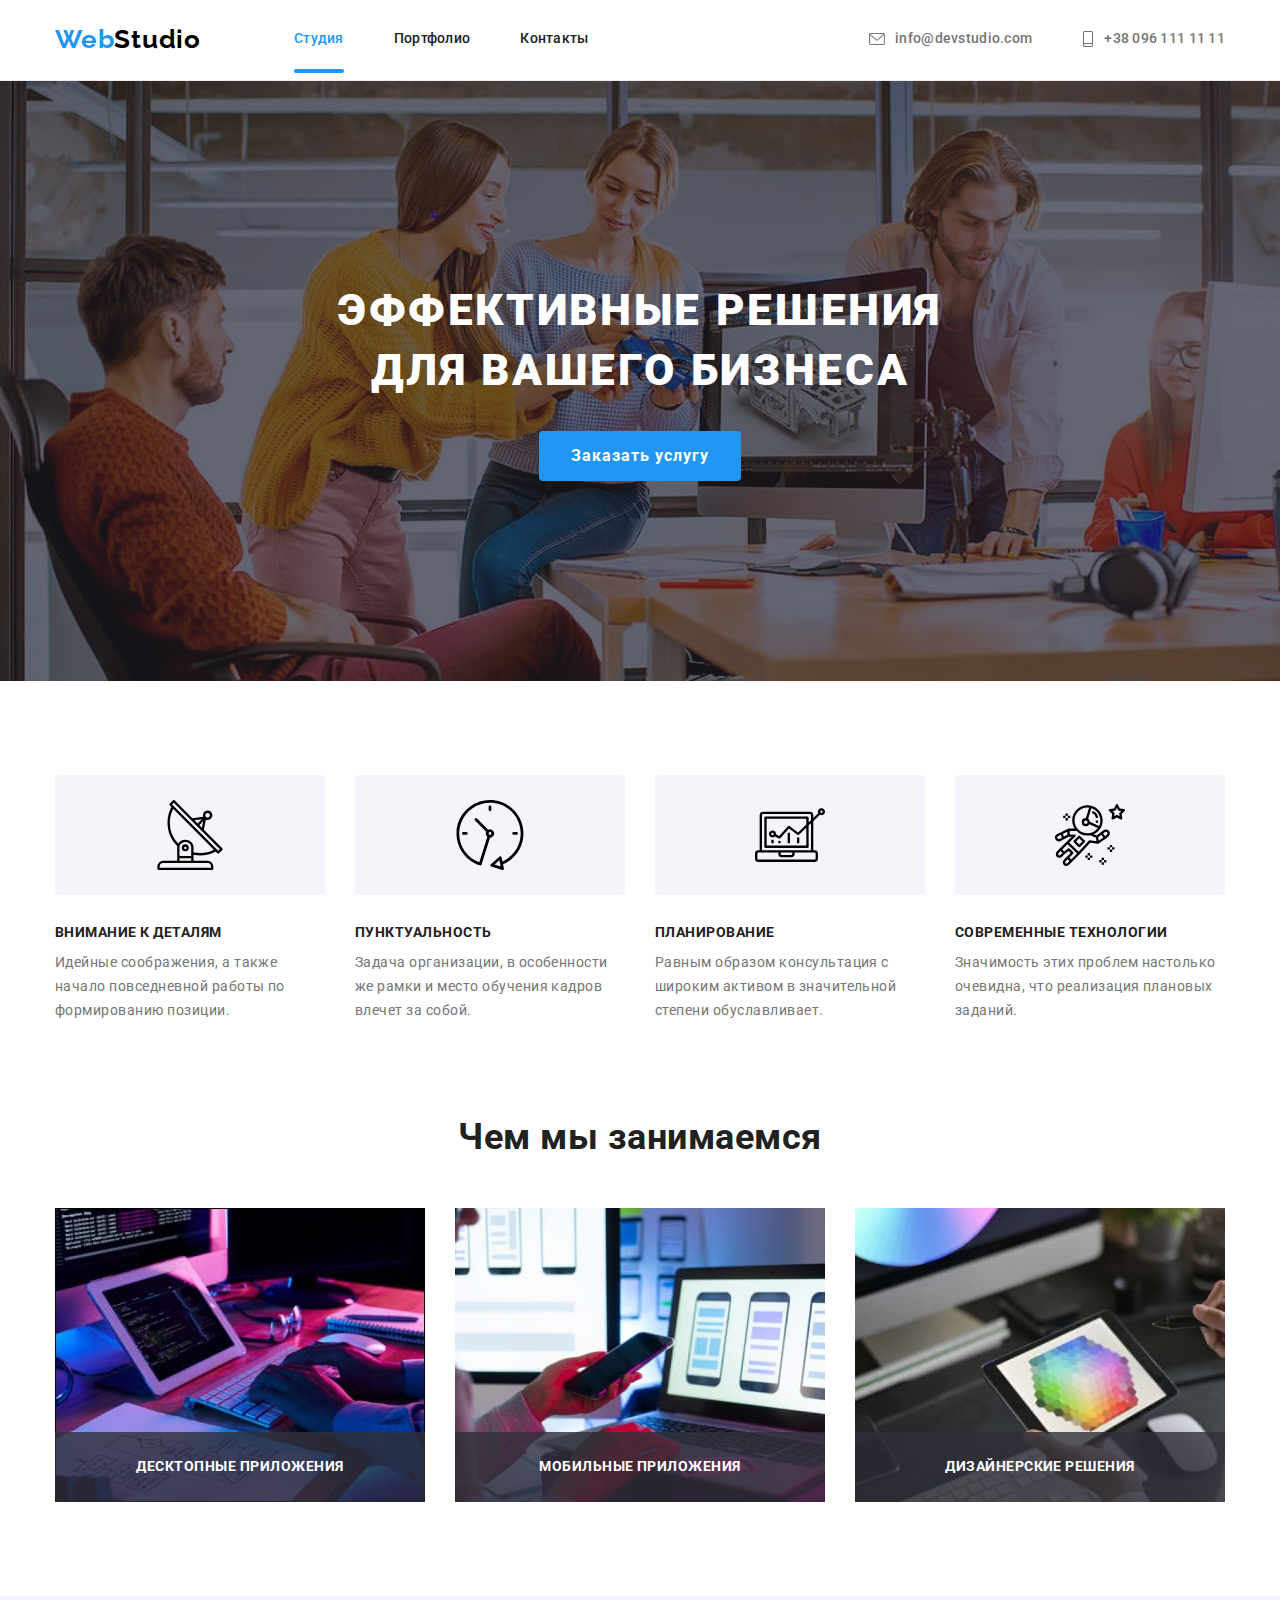
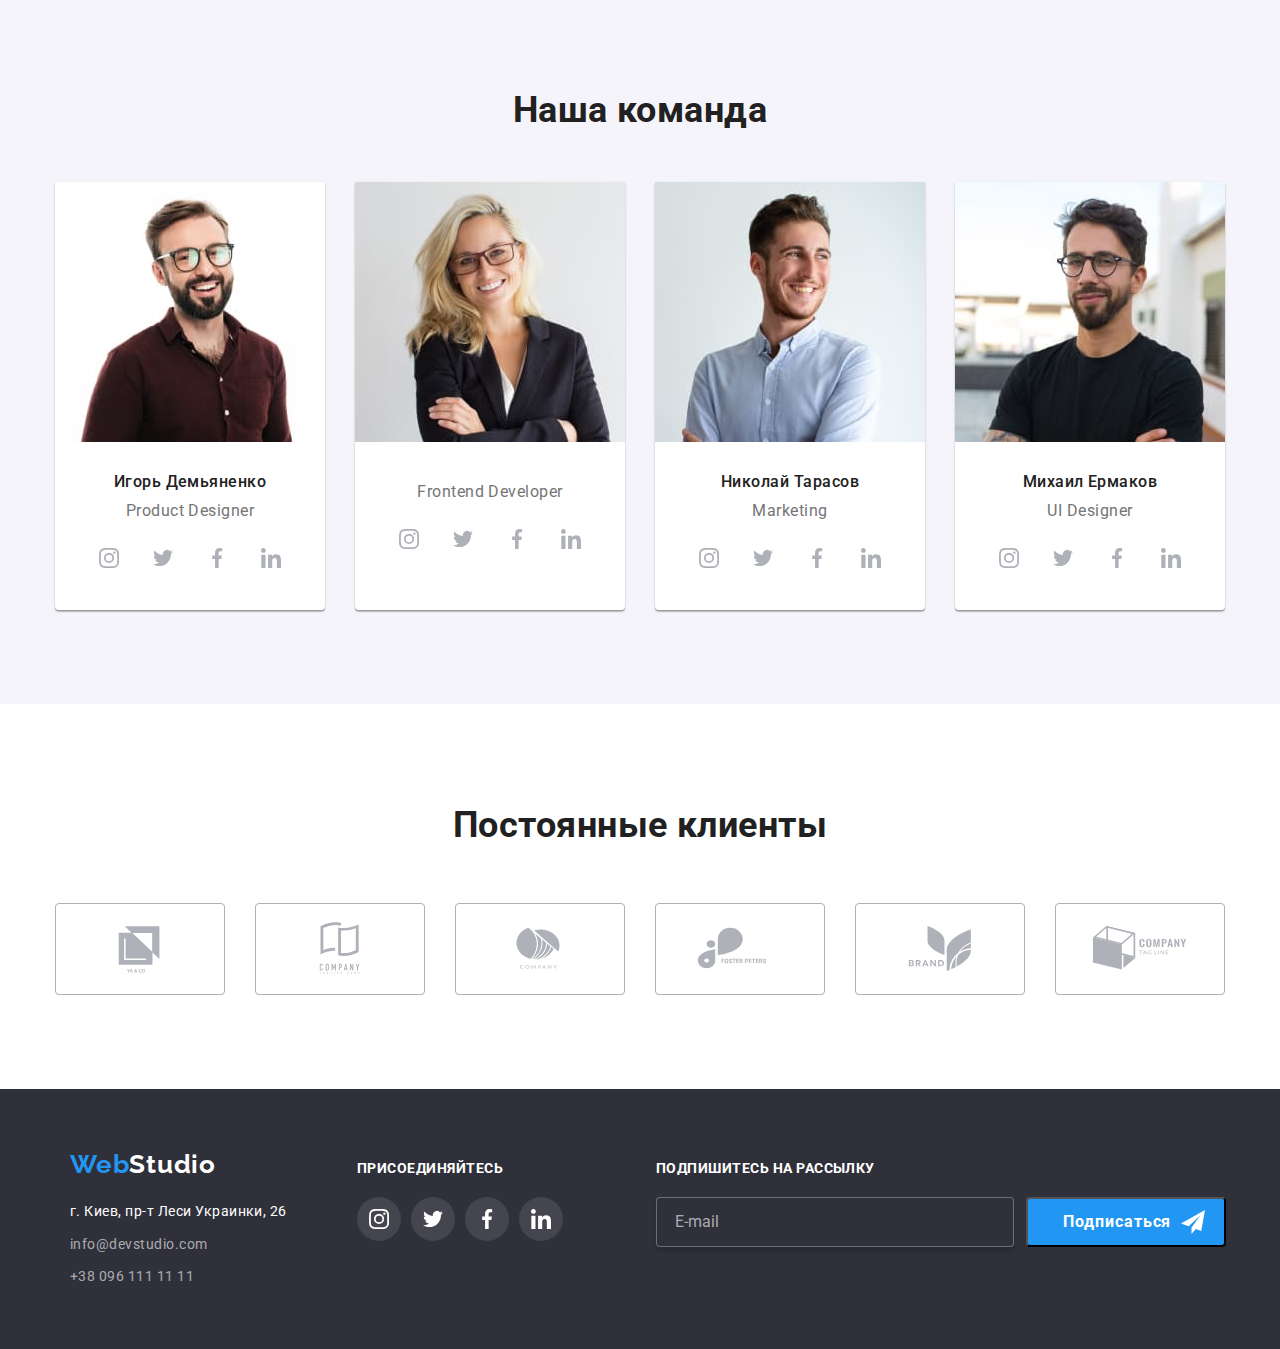
==== commit a69eef97: "footer correctly" ====
--- a/index.html
+++ b/index.html
@@ -204,22 +204,19 @@
         <ul class="we-do">
           <li class="we-do__li">
             <div class="we-do__div">
-              <img srcset="./images/index/desktop-app.jpg 370w, ./images/index/desktop-app@2x.jpg 740w, ./images/index/desktop-app@3x.jpg 1110w" sizes="370px"
-                src="./images/index/desktop-app.jpg" alt="фото Десктопные приложения" />
+              <img srcset="./images/index/desktop-app.jpg 370w, ./images/index/desktop-app@2x.jpg 740w, ./images/index/desktop-app@3x.jpg 1110w" sizes="370px" src="./images/index/desktop-app.jpg" alt="фото Десктопные приложения" />
               <p class="we-do__p">Десктопные приложения</p>
             </div>
           </li>
           <li class="we-do__li">
             <div class="we-do__div">
-              <img srcset="./images/index/mobile-app.jpg 370w, ./images/index/mobile-app@2x.jpg 740w, ./images/index/mobile-app@3x.jpg 1110w" sizes="370px"
-                src="./images/index/mobile-app.jpg" alt="фото Мобильные приложения" />
+              <img srcset="./images/index/mobile-app.jpg 370w, ./images/index/mobile-app@2x.jpg 740w, ./images/index/mobile-app@3x.jpg 1110w" sizes="370px" src="./images/index/mobile-app.jpg" alt="фото Мобильные приложения" />
               <p class="we-do__p">Мобильные приложения</p>
             </div>
           </li>
           <li class="we-do__li">
             <div class="we-do__div">
-              <img srcset="./images/index/design.jpg 370w, ./images/index/design@2x.jpg 740w, ./images/index/design@3x.jpg 1110w" sizes="370px" src="./images/index/design.jpg"
-                alt="фото Дизайнерские решения" />
+              <img srcset="./images/index/design.jpg 370w, ./images/index/design@2x.jpg 740w, ./images/index/design@3x.jpg 1110w" sizes="370px" src="./images/index/design.jpg" alt="фото Дизайнерские решения" />
               <p class="we-do__p">Дизайнерские решения</p>
             </div>
           </li>
@@ -434,56 +431,58 @@
     </section>
   </main>
   <footer class="footer">
-    <div class="footer__container">
-      <div class="footer__logo">
-        <a href="" class="logo logo--inverse"><span class="logo logo--accent-color">Web</span>Studio</a>
-        <address class="footer__address">
-          <p class="footer__p">г. Киев, пр-т Леси Украинки, 26</p>
-          <ul class="footer__list">
-            <li class="footer__item">
-              <a href="mailto:info@devstudio.com" class="footer__href">info@devstudio.com</a>
-            </li>
-            <li class="footer__item">
-              <a href="tel:+380961111111" class="footer__href">+38 096 111 11 11</a>
+    <div class="container">
+      <div class="footer__container">
+        <div class="footer__logo">
+          <a href="" class="logo logo--inverse"><span class="logo logo--accent-color">Web</span>Studio</a>
+          <address class="footer__address">
+            <p class="footer__p">г. Киев, пр-т Леси Украинки, 26</p>
+            <ul class="footer__list">
+              <li class="footer__item">
+                <a href="mailto:info@devstudio.com" class="footer__href">info@devstudio.com</a>
+              </li>
+              <li class="footer__item">
+                <a href="tel:+380961111111" class="footer__href">+38 096 111 11 11</a>
+              </li>
+            </ul>
+          </address>
+        </div>
+        <div class="footer__join">
+          <p class="footer__invite">присоединяйтесь</p>
+          <ul class="footer__catalogue">
+            <li class="footer__unit">
+              <a href="" class="footer__link"><svg class="footer__svg">
+                  <use href="./images/icons.svg#icon-instagram"></use>
+                </svg></a>
+            </li>
+            <li class="footer__unit">
+              <a href="" class="footer__link"><svg class="footer__svg">
+                  <use href="./images/icons.svg#icon-twitter"></use>
+                </svg></a>
+            </li>
+            <li class="footer__unit">
+              <a href="" class="footer__link"><svg class="footer__svg">
+                  <use href="./images/icons.svg#icon-facebook"></use>
+                </svg></a>
+            </li>
+            <li class="footer__unit">
+              <a href="" class="footer__link"><svg class="footer__svg">
+                  <use href="./images/icons.svg#icon-linkedin"></use>
+                </svg></a>
             </li>
           </ul>
-        </address>
-      </div>
-      <div class="footer__join">
-        <p class="footer__invite">присоединяйтесь</p>
-        <ul class="footer__catalogue">
-          <li class="footer__unit">
-            <a href="" class="footer__link"><svg class="footer__svg">
-                <use href="./images/icons.svg#icon-instagram"></use>
-              </svg></a>
-          </li>
-          <li class="footer__unit">
-            <a href="" class="footer__link"><svg class="footer__svg">
-                <use href="./images/icons.svg#icon-twitter"></use>
-              </svg></a>
-          </li>
-          <li class="footer__unit">
-            <a href="" class="footer__link"><svg class="footer__svg">
-                <use href="./images/icons.svg#icon-facebook"></use>
-              </svg></a>
-          </li>
-          <li class="footer__unit">
-            <a href="" class="footer__link"><svg class="footer__svg">
-                <use href="./images/icons.svg#icon-linkedin"></use>
-              </svg></a>
-          </li>
-        </ul>
-      </div>
-      <div class="footer__inner">
-        <p class="footer__passage">Подпишитесь на рассылку</p>
-        <div class="footer__inside">
-          <input type="text" placeholder="E-mail" class="footer__input" />
-          <button type="submit" class="footer__button">
-            <span class="footer__submit">Подписаться</span>
-            <svg class="footer__icon">
-              <use href="./images/icons.svg#icon-send"></use>
-            </svg>
-          </button>
+        </div>
+        <div class="footer__inner">
+          <p class="footer__passage">Подпишитесь на рассылку</p>
+          <div class="footer__inside">
+            <input type="text" placeholder="E-mail" class="footer__input" />
+            <button type="submit" class="footer__button">
+              <span class="footer__submit">Подписаться</span>
+              <svg class="footer__icon">
+                <use href="./images/icons.svg#icon-send"></use>
+              </svg>
+            </button>
+          </div>
         </div>
       </div>
     </div>
--- a/css/main.min.css
+++ b/css/main.min.css
@@ -3,5 +3,5 @@
  Consolas,  'Liberation Mono',  Menlo,- monospace;font-size:1em}small{font-size:80%}sub,sup{font-size:75%;line-height:0;position:relative;vertical-align:baseline}sub{bottom:-0.25em}sup{top:-0.5em}table{text-indent:0;border-color:inherit}button,input,optgroup,select,textarea{font-family:inherit;font-size:100%;line-height:1.15;margin:0}button,select{text-transform:none}button,[type='button'],[type='reset'],[type='submit']{-webkit-appearance:button}::-moz-focus-inner{border-style:none;padding:0}:-moz-focusring{outline:1px dotted ButtonText}:-moz-ui-invalid{box-shadow:none}legend{padding:0}progress{vertical-align:baseline}::-webkit-inner-spin-button,::-webkit-outer-spin-button{height:auto}[type='search']{-webkit-appearance:textfield;outline-offset:-2px}::-webkit-search-decoration{-webkit-appearance:none}::-webkit-file-upload-button{-webkit-appearance:button;font:inherit}summary{display:list-item}.visually-hidden{position:absolute;width:1px;height:1px;margin:-1px;border:0;padding:0;white-space:nowrap;-webkit-clip-path:inset(100%);clip-path:inset(100%);clip:rect(0 0 0 0);overflow:hidden}h1,h2,h3,p,ul{margin:0;padding:0}body{color:var(--primary-text-color);letter-spacing:0.03em;font-family:var(--font-body)}img{display:block;max-width:100%;height:auto}.header-mobile{padding-top:15px;padding-bottom:15px;position:relative}.header-tablet{border-bottom:1px solid #ececec;padding-top:21px;padding-bottom:21px}.header-tablet__container{display:-webkit-box;display:-ms-flexbox;display:flex;-webkit-box-align:center;-ms-flex-align:center;align-items:center;font-weight:500;font-size:14px;line-height:1.14;letter-spacing:0.02em;width:768px;margin:0 auto;padding-left:15px;padding-right:15px}.header-tablet__mail-tel{display:-webkit-box;display:-ms-flexbox;display:flex;-webkit-box-orient:vertical;-webkit-box-direction:normal;-ms-flex-direction:column;flex-direction:column;margin-left:auto;list-style:none}.header-tablet__li:not(:last-child){margin-bottom:10px}.header-tablet__href{color:var(--secondary-text-color);text-decoration:none;display:-webkit-box;display:-ms-flexbox;display:flex;-webkit-box-align:center;-ms-flex-align:center;align-items:center;-webkit-transition:color 250ms cubic-bezier(0.4, 0, 0.2, 1);transition:color 250ms cubic-bezier(0.4, 0, 0.2, 1)}.header-tablet__href:hover,.header-tablet__href:focus{color:var(--accent-color)}.header-tablet__envelope{margin-right:10px;width:16px;height:12px;fill:currentColor}.header-tablet__smartphone{margin-right:10px;width:12px;height:16px;fill:currentColor}@media screen and (max-device-width: 767px){.header{padding-top:15px;padding-bottom:15px;border-bottom:1px solid #ececec}.header__container{max-width:480px;margin-right:auto;margin-left:auto;padding-left:15px;padding-right:15px}.header .logo-mobile{font-family:var(--font-logo);font-size:24px;line-height:1.17;font-weight:700;letter-spacing:0.03em;color:var(--primary-text-color);text-decoration:none;-webkit-transition:color 250ms cubic-bezier(0.4, 0, 0.2, 1);transition:color 250ms cubic-bezier(0.4, 0, 0.2, 1)}.header .logo-mobile:hover,.header .logo-mobile:focus{color:var(--accent-color)}.header .logo-mobile--accent-color{color:var(--accent-color)}.header .logo-mobile--inverse{color:#fff}.header .nav-mobile{display:-webkit-box;display:-ms-flexbox;display:flex;-webkit-box-align:center;-ms-flex-align:center;align-items:center;-webkit-box-pack:justify;-ms-flex-pack:justify;justify-content:space-between}.header .nav-mobile__button{border:none;background-color:transparent;margin-left:auto;z-index:2}.header .nav-mobile__menu{width:40px;height:40px;color:#000;fill:currentColor;-webkit-transition:color 250ms cubic-bezier(0.4, 0, 0.2, 1);transition:color 250ms cubic-bezier(0.4, 0, 0.2, 1)}}@media screen and (max-device-width: 767px) and (max-device-width: 767px){.header .nav-mobile__menu{display:block}}@media screen and (max-device-width: 767px){.header .nav-mobile__menu:hover,.header .nav-mobile__menu:focus{color:var(--accent-color)}.header .nav-mobile__button .header .nav-mobile__icon-menu{display:none}.header .nav-mobile__button.nav-mobile__button--is-open .header .nav-mobile__icon-close{display:none}.header .nav-mobile__button.nav-mobile__button--is-open .header .nav-mobile__icon-menu{display:block}.header .sitemap-mobile{position:fixed;top:0;left:0;width:100%;height:100%;padding:48px 40px;text-align:center;font-size:20px;background-color:#fff;display:none;z-index:1;overflow-y:scroll}.header .sitemap-mobile--is-open{display:block}.header .sitemap-mobile__ul{list-style:none}.header .sitemap-mobile__li:not(:last-child){margin-bottom:32px}.header .sitemap-mobile__href{text-decoration:none;font-weight:500;font-size:40px;line-height:1.18;letter-spacing:0.02em;color:var(--primary-text-color);display:inline-block;-webkit-transition:color 250ms cubic-bezier(0.4, 0, 0.2, 1);transition:color 250ms cubic-bezier(0.4, 0, 0.2, 1)}.header .sitemap-mobile__href:hover,.header .sitemap-mobile__href:focus{color:var(--accent-color)}.header .sitemap-mobile__list{list-style:none;margin-top:302px}.header .sitemap-mobile__item:not(:last-child){margin-bottom:32px}.header .sitemap-mobile__tel{font-weight:500;font-size:34px;line-height:1.18;letter-spacing:0.02em;color:var(--accent-color);text-decoration:none}.header .sitemap-mobile__mail{font-weight:500;font-size:24px;line-height:1.17;letter-spacing:0.02em;color:var(--secondary-text-color);text-decoration:none}.header .sitemap-mobile__cardset{list-style:none;margin-top:64px}.header .sitemap-mobile__card{display:inline-block}.header .sitemap-mobile__card:not(:last-child){margin-right:20px}.header .sitemap-mobile__socials{font-weight:500;font-size:18px;line-height:1.22;letter-spacing:0.02em;color:var(--accent-color);text-decoration:none}.header .nav,.header .header__mail-tel{display:none}}@media screen and (min-device-width: 768px) and (max-device-width: 1199px){.header{border-bottom:1px solid #ececec;padding-top:21px;padding-bottom:21px}.header__container{display:-webkit-box;display:-ms-flexbox;display:flex;-webkit-box-align:center;-ms-flex-align:center;align-items:center;font-weight:500;font-size:14px;line-height:1.14;letter-spacing:0.02em;width:768px;margin:0 auto;padding-left:15px;padding-right:15px}.header__mail-tel{display:-webkit-box;display:-ms-flexbox;display:flex;-webkit-box-orient:vertical;-webkit-box-direction:normal;-ms-flex-direction:column;flex-direction:column;margin-left:auto;list-style:none}.header__li:not(:last-child){margin-bottom:10px}.header__href{color:var(--secondary-text-color);text-decoration:none;display:-webkit-box;display:-ms-flexbox;display:flex;-webkit-box-align:center;-ms-flex-align:center;align-items:center;-webkit-transition:color 250ms cubic-bezier(0.4, 0, 0.2, 1);transition:color 250ms cubic-bezier(0.4, 0, 0.2, 1)}.header__href:hover,.header__href:focus{color:var(--accent-color)}.header__envelope{margin-right:10px;width:16px;height:12px;fill:currentColor}.header__smartphone{margin-right:10px;width:12px;height:16px;fill:currentColor}.header .logo{font-family:var(--font-logo);font-size:24px;line-height:1.17;font-weight:700;letter-spacing:0.03em;color:var(--primary-text-color);text-decoration:none;-webkit-transition:color 250ms cubic-bezier(0.4, 0, 0.2, 1);transition:color 250ms cubic-bezier(0.4, 0, 0.2, 1)}.header .logo:hover,.header .logo:focus{color:var(--accent-color)}.header .logo--accent-color{color:var(--accent-color)}.header .logo--inverse{color:#fff}.header .nav{display:-webkit-box;display:-ms-flexbox;display:flex;-webkit-box-align:center;-ms-flex-align:center;align-items:center}.header .nav__menu{display:-webkit-box;display:-ms-flexbox;display:flex;margin-left:88px;list-style:none}.header .nav__li:not(:last-child){margin-right:50px}.header .nav__current{color:var(--primary-text-color);position:relative;text-decoration:none;-webkit-transition:color 250ms cubic-bezier(0.4, 0, 0.2, 1);transition:color 250ms cubic-bezier(0.4, 0, 0.2, 1)}.header .nav__current::after{content:'';position:absolute;width:100%;height:4px;bottom:-27px;left:0;border-radius:2px;background-color:transparent}.header .nav__current--color{color:var(--accent-color)}.header .nav__current--color::after{background-color:var(--accent-color)}.header .nav-mobile{display:none}}@media screen and (min-device-width: 1200px){.header{border-bottom:1px solid #ececec;padding-top:24px;padding-bottom:25px}.header__container{display:-webkit-box;display:-ms-flexbox;display:flex;-webkit-box-align:center;-ms-flex-align:center;align-items:center;font-weight:500;font-size:14px;line-height:1.14;letter-spacing:0.02em;width:1200px;margin:0 auto;padding:0 15px}.header__mail-tel{display:-webkit-box;display:-ms-flexbox;display:flex;margin-left:auto;-webkit-box-align:center;-ms-flex-align:center;align-items:center;list-style:none}.header__li:not(:last-child){margin-right:50px}.header__href{color:var(--secondary-text-color);text-decoration:none;display:-webkit-box;display:-ms-flexbox;display:flex;-webkit-box-align:center;-ms-flex-align:center;align-items:center;-webkit-transition:color 250ms cubic-bezier(0.4, 0, 0.2, 1);transition:color 250ms cubic-bezier(0.4, 0, 0.2, 1)}.header__href:hover,.header__href:focus{color:var(--accent-color)}.header__envelope{margin-right:10px;width:16px;height:12px;fill:currentColor}.header__smartphone{margin-right:10px;width:12px;height:16px;fill:currentColor}.header .nav-mobile{display:none}}.sitemap-mobile{position:fixed;top:0;left:0;width:100%;height:100%;padding:48px 40px;text-align:center;font-size:20px;background-color:#fff;display:none;z-index:1;overflow-y:scroll}.sitemap-mobile--is-open{display:block}.sitemap-mobile__ul{list-style:none}.sitemap-mobile__li:not(:last-child){margin-bottom:32px}.sitemap-mobile__href{text-decoration:none;font-weight:500;font-size:40px;line-height:1.18;letter-spacing:0.02em;color:var(--primary-text-color);display:inline-block;-webkit-transition:color 250ms cubic-bezier(0.4, 0, 0.2, 1);transition:color 250ms cubic-bezier(0.4, 0, 0.2, 1)}.sitemap-mobile__href:hover,.sitemap-mobile__href:focus{color:var(--accent-color)}.sitemap-mobile__list{list-style:none;margin-top:302px}.sitemap-mobile__item:not(:last-child){margin-bottom:32px}.sitemap-mobile__tel{font-weight:500;font-size:34px;line-height:1.18;letter-spacing:0.02em;color:var(--accent-color);text-decoration:none}.sitemap-mobile__mail{font-weight:500;font-size:24px;line-height:1.17;letter-spacing:0.02em;color:var(--secondary-text-color);text-decoration:none}.sitemap-mobile__cardset{list-style:none;margin-top:64px}.sitemap-mobile__card{display:inline-block}.sitemap-mobile__card:not(:last-child){margin-right:20px}.sitemap-mobile__socials{font-weight:500;font-size:18px;line-height:1.22;letter-spacing:0.02em;color:var(--accent-color);text-decoration:none}.nav-mobile{display:-webkit-box;display:-ms-flexbox;display:flex;-webkit-box-align:center;-ms-flex-align:center;align-items:center;-webkit-box-pack:justify;-ms-flex-pack:justify;justify-content:space-between}.nav-mobile__button{border:none;background-color:transparent;margin-left:auto;z-index:2}.nav-mobile__menu{width:40px;height:40px;color:#000;fill:currentColor;-webkit-transition:color 250ms cubic-bezier(0.4, 0, 0.2, 1);transition:color 250ms cubic-bezier(0.4, 0, 0.2, 1)}@media screen and (min-width: 768px){.nav-mobile__menu{display:none}}.nav-mobile__menu:hover,.nav-mobile__menu:focus{color:var(--accent-color)}.nav-mobile__button .nav-mobile__icon-menu{display:none}.nav-mobile__button.nav-mobile__button--is-open .nav-mobile__icon-close{display:none}.nav-mobile__button.nav-mobile__button--is-open .nav-mobile__icon-menu{display:block}.nav-tablet{display:-webkit-box;display:-ms-flexbox;display:flex;-webkit-box-align:center;-ms-flex-align:center;align-items:center}.nav-tablet__menu{display:-webkit-box;display:-ms-flexbox;display:flex;margin-left:88px;list-style:none}.nav-tablet__li:not(:last-child){margin-right:50px}.nav-tablet__current{color:var(--primary-text-color);position:relative;text-decoration:none;-webkit-transition:color 250ms cubic-bezier(0.4, 0, 0.2, 1);transition:color 250ms cubic-bezier(0.4, 0, 0.2, 1)}.nav-tablet__current::after{content:'';position:absolute;width:100%;height:4px;bottom:-27px;left:0;border-radius:2px;background-color:transparent}.nav-tablet__current--color{color:var(--accent-color)}.nav-tablet__current--color::after{background-color:var(--accent-color)}.nav{display:-webkit-box;display:-ms-flexbox;display:flex;-webkit-box-align:center;-ms-flex-align:center;align-items:center}.nav__menu{display:-webkit-box;display:-ms-flexbox;display:flex;margin-left:93px;list-style:none}.nav__li:not(:last-child){margin-right:50px}.nav__current{color:var(--primary-text-color);position:relative;text-decoration:none;-webkit-transition:color 250ms cubic-bezier(0.4, 0, 0.2, 1);transition:color 250ms cubic-bezier(0.4, 0, 0.2, 1)}.nav__current::after{content:'';position:absolute;width:100%;height:4px;bottom:-27px;left:0;border-radius:2px;background-color:transparent}.nav__current--color{color:var(--accent-color)}.nav__current--color::after{background-color:var(--accent-color)}.logo-mobile{font-family:var(--font-logo);font-size:24px;line-height:1.17;font-weight:700;letter-spacing:0.03em;color:var(--primary-text-color);text-decoration:none;-webkit-transition:color 250ms cubic-bezier(0.4, 0, 0.2, 1);transition:color 250ms cubic-bezier(0.4, 0, 0.2, 1)}.logo-mobile:hover,.logo-mobile:focus{color:var(--accent-color)}.logo-mobile--accent-color{color:var(--accent-color)}.logo-mobile--inverse{color:#fff}.logo-tablet{font-family:var(--font-logo);font-size:24px;line-height:1.17;font-weight:700;letter-spacing:0.03em;color:var(--primary-text-color);text-decoration:none;-webkit-transition:color 250ms cubic-bezier(0.4, 0, 0.2, 1);transition:color 250ms cubic-bezier(0.4, 0, 0.2, 1)}.logo-tablet:hover,.logo-tablet:focus{color:var(--accent-color)}.logo-tablet--accent-color{color:var(--accent-color)}.logo-tablet--inverse{color:#fff}.logo{font-family:var(--font-logo);font-size:26px;line-height:1.19;font-weight:700;letter-spacing:0.03em;color:#000;text-decoration:none;-webkit-transition:color 250ms cubic-bezier(0.4, 0, 0.2, 1);transition:color 250ms cubic-bezier(0.4, 0, 0.2, 1)}.logo:hover,.logo:focus{color:var(--accent-color)}.logo--accent-color{color:var(--accent-color)}.logo--inverse{color:#fff}.section-mobile{padding-top:60px;padding-bottom:60px}.section-mobile--color{background-color:#f5f4fa}.section-mobile--padding{padding-bottom:30px}.section-tablet{padding-top:60px;padding-bottom:60px}.section-tablet--color{background-color:#f5f4fa}@media screen and (max-device-width: 767px){.section{padding-top:60px;padding-bottom:60px}.section--color{background-color:#f5f4fa}}@media screen and (min-device-width: 768px) and (max-device-width: 1199px){.section{padding-top:60px;padding-bottom:60px}.section--color{background-color:#f5f4fa}}@media screen and (min-device-width: 1200px){.section{padding-top:94px;padding-bottom:94px}.section--padding{padding-top:94px;padding-bottom:0}.section--color{background-color:#f5f4fa}}.container-mobile{max-width:480px;margin-right:auto;margin-left:auto;padding-left:15px;padding-right:15px}.container-tablet{width:768px;margin-right:auto;margin-left:auto;padding-left:15px;padding-right:15px}.container{margin-right:auto;margin-left:auto;padding-left:15px;padding-right:15px}@media screen and (max-device-width: 767px){.container{max-width:480px}}@media screen and (min-device-width: 768px) and (max-device-width: 1199px){.container{width:768px}}@media screen and (min-device-width: 1200px){.container{width:1200px}}.order-mobile{text-align:center;margin-left:auto;margin-right:auto;background-size:480px 400px;background-image:-webkit-gradient(linear, left top, right top, from(#2f303a66), to(#2f303a66)),url(../images/index/bg-mobile.jpg);background-image:linear-gradient(to right, #2f303a66, #2f303a66),url(../images/index/bg-mobile.jpg);background-repeat:no-repeat;background-position:center;padding-top:118px;padding-bottom:118px}.order-mobile__h1{font-weight:900;text-align:center;letter-spacing:0.06em;text-transform:uppercase;color:#fff;margin-bottom:30px;font-size:26px;line-height:1.62}.order-mobile__h1--span{display:block}.order-mobile__button{background-color:var(--accent-color);border-radius:4px;color:#fff;font-weight:700;font-size:16px;line-height:1.88;letter-spacing:0.06em;font-family:inherit;padding:10px 32px;border:none;display:block;margin-left:auto;margin-right:auto}.order-mobile__backdrop{position:fixed;top:0;left:0;width:100%;height:100%;background-color:rgba(0,0,0,0.2);opacity:1;visibility:visible;-webkit-transition:opacity 250ms cubic-bezier(0.4, 0, 0.2, 1),visibility 250ms cubic-bezier(0.4, 0, 0.2, 1);transition:opacity 250ms cubic-bezier(0.4, 0, 0.2, 1),visibility 250ms cubic-bezier(0.4, 0, 0.2, 1);overflow-y:scroll;z-index:1}.order-mobile__backdrop--is-hidden{opacity:0;visibility:hidden;pointer-events:none}.order-mobile__modal{background-color:#fff;position:absolute;top:50%;left:50%;-webkit-transform:translate(-50%, -50%);transform:translate(-50%, -50%);border-radius:4px;padding:40px;-webkit-box-shadow:0px 1px 3px rgba(0,0,0,0.12),0px 1px 1px rgba(0,0,0,0.14),0px 2px 1px rgba(0,0,0,0.2);box-shadow:0px 1px 3px rgba(0,0,0,0.12),0px 1px 1px rgba(0,0,0,0.14),0px 2px 1px rgba(0,0,0,0.2);width:calc(100% - 7%);margin-top:93px}.order-mobile__close{position:absolute;top:0;right:0;display:-webkit-box;display:-ms-flexbox;display:flex;border-radius:50%;-webkit-box-pack:center;-ms-flex-pack:center;justify-content:center;-webkit-box-align:center;-ms-flex-align:center;align-items:center;width:30px;height:30px;top:8px;right:8px;background-color:#fff;border:1px solid rgba(0,0,0,0.1);color:#000;fill:currentColor;-webkit-transition:color 250ms cubic-bezier(0.4, 0, 0.2, 1);transition:color 250ms cubic-bezier(0.4, 0, 0.2, 1)}.order-mobile__close:hover,.order-mobile__close:focus{color:var(--accent-color)}.order-mobile__close-svg{width:11px;height:11px}.order-mobile__p{font-weight:700;font-size:20px;text-align:center;margin-bottom:12px;line-height:1.5}.order-mobile__form{display:block}.order-mobile__label{display:block;text-align:left;font-size:12px;line-height:1.17;letter-spacing:0.01em;color:var(--secondary-text-color);margin-bottom:4px}.order-mobile__input--position{position:relative;margin-bottom:10px;width:100%}.order-mobile__input{display:block;width:100%;height:40px;border:1px solid rgba(33,33,33,0.2);border-radius:4px;padding-left:42px;-webkit-transition:border 250ms cubic-bezier(0.4, 0, 0.2, 1);transition:border 250ms cubic-bezier(0.4, 0, 0.2, 1);outline-width:0}.order-mobile__svg{position:absolute;left:14px;top:50%;-webkit-transform:translateY(-50%);transform:translateY(-50%);color:var(--primary-text-color);fill:currentColor;-webkit-transition:color 250ms cubic-bezier(0.4, 0, 0.2, 1);transition:color 250ms cubic-bezier(0.4, 0, 0.2, 1)}.order-mobile__svg--name{width:12px;height:12px}.order-mobile__svg--tel{width:13px;height:13px}.order-mobile__svg--email{width:15px;height:12px}.order-mobile__input:focus+.order__svg{color:var(--accent-color)}.order-mobile__comment{display:block;width:100%;height:120px;resize:none;border:1px solid rgba(33,33,33,0.2);border-radius:4px;margin-bottom:20px;-webkit-transition:border 250ms cubic-bezier(0.4, 0, 0.2, 1);transition:border 250ms cubic-bezier(0.4, 0, 0.2, 1);outline-width:0}.order-mobile__comment::-webkit-input-placeholder{padding:12px 16px;font-size:12px;line-height:1.17;letter-spacing:0.01em;color:rgba(117,117,117,0.5)}.order-mobile__comment:-ms-input-placeholder{padding:12px 16px;font-size:12px;line-height:1.17;letter-spacing:0.01em;color:rgba(117,117,117,0.5)}.order-mobile__comment::-ms-input-placeholder{padding:12px 16px;font-size:12px;line-height:1.17;letter-spacing:0.01em;color:rgba(117,117,117,0.5)}.order-mobile__comment::placeholder{padding:12px 16px;font-size:12px;line-height:1.17;letter-spacing:0.01em;color:rgba(117,117,117,0.5)}.order-mobile__input:focus,.order-mobile__comment:focus{border:1px solid var(--accent-color)}.order-mobile__checkbox--position{text-align:left}.order-mobile__tag{font-size:0;margin-right:8px}.order-mobile__checkbox:checked+.order-mobile__checkbox--custom{fill:var(--accent-color);background-color:var(--accent-color);border-color:var(--accent-color)}.order-mobile__checkbox:focus+.order-mobile__checkbox--custom{border-color:var(--accent-color)}.order-mobile__checkbox--custom{width:16px;height:15px;border:2px solid var(--primary-text-color);border-radius:2px;fill:#fff}.order-mobile__span{color:var(--secondary-text-color);font-size:12px;line-height:1.17}.order-mobile__span--color{-webkit-text-decoration-line:underline;text-decoration-line:underline;color:var(--accent-color)}.order-mobile__submit{margin-top:30px;width:200px;height:50px;-webkit-box-shadow:0px 4px 4px rgba(0,0,0,0.15);box-shadow:0px 4px 4px rgba(0,0,0,0.15);border-radius:4px;color:#fff;font-weight:700;font-size:16px;line-height:1.88;letter-spacing:0.06em;background-color:var(--accent-color);-webkit-transition:background-color 250ms cubic-bezier(0.4, 0, 0.2, 1);transition:background-color 250ms cubic-bezier(0.4, 0, 0.2, 1);-ms-flex-item-align:center;-ms-grid-row-align:center;align-self:center}.order-mobile__submit:hover{background-color:#188ce8}.order-tablet{width:768px;text-align:center;margin-left:auto;margin-right:auto;padding-top:118px;padding-bottom:118px;height:400px;background-image:-webkit-gradient(linear, left top, right top, from(#2f303a66), to(#2f303a66)),url(../images/index/bg-tablet.jpg);background-image:linear-gradient(to right, #2f303a66, #2f303a66),url(../images/index/bg-tablet.jpg)}.order-tablet__h1{font-weight:900;font-size:26px;line-height:1.62;text-align:center;letter-spacing:0.06em;text-transform:uppercase;color:#fff;margin-bottom:30px}.order-tablet__h1--span{display:block}.order-tablet__button{background-color:var(--accent-color);border-radius:4px;color:#fff;font-weight:700;font-size:16px;line-height:1.88;letter-spacing:0.06em;font-family:inherit;padding:10px 32px;border:none}.order-tablet__backdrop{position:fixed;top:0;left:0;width:100%;height:100%;background-color:rgba(0,0,0,0.2);opacity:1;visibility:visible;-webkit-transition:opacity 250ms cubic-bezier(0.4, 0, 0.2, 1),visibility 250ms cubic-bezier(0.4, 0, 0.2, 1);transition:opacity 250ms cubic-bezier(0.4, 0, 0.2, 1),visibility 250ms cubic-bezier(0.4, 0, 0.2, 1)}.order-tablet__backdrop--is-hidden{opacity:0;visibility:hidden;pointer-events:none}.order-tablet__modal{width:528px;background-color:#fff;position:absolute;top:50%;left:50%;-webkit-transform:translate(-50%, -50%);transform:translate(-50%, -50%);border-radius:4px;padding:40px;-webkit-box-shadow:0px 1px 3px rgba(0,0,0,0.12),0px 1px 1px rgba(0,0,0,0.14),0px 2px 1px rgba(0,0,0,0.2);box-shadow:0px 1px 3px rgba(0,0,0,0.12),0px 1px 1px rgba(0,0,0,0.14),0px 2px 1px rgba(0,0,0,0.2)}.order-tablet__modal--mobile{width:450px}.order-tablet__close{position:absolute;top:0;right:0;display:-webkit-box;display:-ms-flexbox;display:flex;border-radius:50%;-webkit-box-pack:center;-ms-flex-pack:center;justify-content:center;-webkit-box-align:center;-ms-flex-align:center;align-items:center;width:30px;height:30px;top:8px;right:8px;background-color:#fff;border:1px solid rgba(0,0,0,0.1);color:#000;fill:currentColor;-webkit-transition:color 250ms cubic-bezier(0.4, 0, 0.2, 1);transition:color 250ms cubic-bezier(0.4, 0, 0.2, 1)}.order-tablet__close:hover,.order-tablet__close:focus{color:var(--accent-color)}.order-tablet__close-svg{width:11px;height:11px}.order-tablet__p{font-weight:700;font-size:20px;line-height:1.15;text-align:center;margin-bottom:12px}.order-tablet__p--mobile{line-height:1.5}.order-tablet__form{display:-webkit-box;display:-ms-flexbox;display:flex;-webkit-box-orient:vertical;-webkit-box-direction:normal;-ms-flex-direction:column;flex-direction:column;-webkit-box-align:start;-ms-flex-align:start;align-items:flex-start}.order-tablet__form--mobile{display:block}.order-tablet__label{display:block;text-align:left;font-size:12px;line-height:1.17;letter-spacing:0.01em;color:var(--secondary-text-color);margin-bottom:4px}.order-tablet__input--position{position:relative;margin-bottom:10px;width:100%}.order-tablet__input{display:block;width:100%;height:40px;border:1px solid rgba(33,33,33,0.2);border-radius:4px;padding-left:42px;-webkit-transition:border 250ms cubic-bezier(0.4, 0, 0.2, 1);transition:border 250ms cubic-bezier(0.4, 0, 0.2, 1);outline-width:0}.order-tablet__svg{position:absolute;left:14px;top:50%;-webkit-transform:translateY(-50%);transform:translateY(-50%);color:var(--primary-text-color);fill:currentColor;-webkit-transition:color 250ms cubic-bezier(0.4, 0, 0.2, 1);transition:color 250ms cubic-bezier(0.4, 0, 0.2, 1)}.order-tablet__svg--name{width:12px;height:12px}.order-tablet__svg--tel{width:13px;height:13px}.order-tablet__svg--email{width:15px;height:12px}.order-tablet__input:focus+.order__svg{color:var(--accent-color)}.order-tablet__comment{display:block;width:100%;height:120px;resize:none;border:1px solid rgba(33,33,33,0.2);border-radius:4px;margin-bottom:20px;-webkit-transition:border 250ms cubic-bezier(0.4, 0, 0.2, 1);transition:border 250ms cubic-bezier(0.4, 0, 0.2, 1);outline-width:0}.order-tablet__comment::-webkit-input-placeholder{padding:12px 16px;font-size:12px;line-height:1.17;letter-spacing:0.01em;color:rgba(117,117,117,0.5)}.order-tablet__comment:-ms-input-placeholder{padding:12px 16px;font-size:12px;line-height:1.17;letter-spacing:0.01em;color:rgba(117,117,117,0.5)}.order-tablet__comment::-ms-input-placeholder{padding:12px 16px;font-size:12px;line-height:1.17;letter-spacing:0.01em;color:rgba(117,117,117,0.5)}.order-tablet__comment::placeholder{padding:12px 16px;font-size:12px;line-height:1.17;letter-spacing:0.01em;color:rgba(117,117,117,0.5)}.order-tablet__input:focus,.order-tablet__comment:focus{border:1px solid var(--accent-color)}.order-tablet__checkbox--position{margin-left:14px;display:-webkit-box;display:-ms-flexbox;display:flex;-webkit-box-align:center;-ms-flex-align:center;align-items:center;-webkit-box-pack:justify;-ms-flex-pack:justify;justify-content:space-between;width:425px}.order-tablet__checkbox--position--mobile{display:block;margin-left:0;width:auto}.order-tablet__tag-mobile{font-size:0}.order-tablet__checkbox:checked+.order-tablet__checkbox--custom{fill:var(--accent-color);background-color:var(--accent-color);border-color:var(--accent-color)}.order-tablet__checkbox:focus+.order-tablet__checkbox--custom{border-color:var(--accent-color)}.order-tablet__checkbox--custom{width:16px;height:15px;border:2px solid var(--primary-text-color);border-radius:2px;fill:#fff}.order-tablet__span{font-size:14px;line-height:1.71;color:var(--secondary-text-color)}.order-tablet__span--mobile{font-size:12px;line-height:1.17}.order-tablet__span--color{-webkit-text-decoration-line:underline;text-decoration-line:underline;color:var(--accent-color)}.order-tablet__submit{margin-top:30px;width:200px;height:50px;-webkit-box-shadow:0px 4px 4px rgba(0,0,0,0.15);box-shadow:0px 4px 4px rgba(0,0,0,0.15);border-radius:4px;color:#fff;font-weight:700;font-size:16px;line-height:1.88;letter-spacing:0.06em;background-color:var(--accent-color);-webkit-transition:background-color 250ms cubic-bezier(0.4, 0, 0.2, 1);transition:background-color 250ms cubic-bezier(0.4, 0, 0.2, 1);-ms-flex-item-align:center;-ms-grid-row-align:center;align-self:center}.order-tablet__submit:hover{background-color:#188ce8}@media screen and (max-device-width: 767px){.order{text-align:center;margin-left:auto;margin-right:auto;background-size:480px 400px;background-image:-webkit-gradient(linear, left top, right top, from(#2f303a66), to(#2f303a66)),url(../images/index/bg-mobile.jpg);background-image:linear-gradient(to right, #2f303a66, #2f303a66),url(../images/index/bg-mobile.jpg);background-repeat:no-repeat;background-position:center;padding-top:118px;padding-bottom:118px}}@media screen and (max-device-width: 767px) and (min-device-pixel-ratio: 2), screen and (max-device-width: 767px) and (-webkit-min-device-pixel-ratio: 2), screen and (max-device-width: 767px) and (min-resolution: 192dpi), screen and (max-device-width: 767px) and (min-resolution: 2dppx){.order{background-image:-webkit-gradient(linear, left top, right top, from(#2f303a66), to(#2f303a66)),url(../images/index/bg-mobile@2x.jpg);background-image:linear-gradient(to right, #2f303a66, #2f303a66),url(../images/index/bg-mobile@2x.jpg)}}@media screen and (max-device-width: 767px) and (min-device-pixel-ratio: 3), screen and (max-device-width: 767px) and (-webkit-min-device-pixel-ratio: 3), screen and (max-device-width: 767px) and (min-resolution: 288dpi), screen and (max-device-width: 767px) and (min-resolution: 3dppx){.order{background-image:-webkit-gradient(linear, left top, right top, from(#2f303a66), to(#2f303a66)),url(../images/index/bg-mobile@3x.jpg);background-image:linear-gradient(to right, #2f303a66, #2f303a66),url(../images/index/bg-mobile@3x.jpg)}}@media screen and (max-device-width: 767px){.order__h1{font-weight:900;text-align:center;letter-spacing:0.06em;text-transform:uppercase;color:#fff;margin-bottom:30px;font-size:26px;line-height:1.62}.order__h1--span{display:block}.order__button{background-color:var(--accent-color);border-radius:4px;color:#fff;font-weight:700;font-size:16px;line-height:1.88;letter-spacing:0.06em;font-family:inherit;padding:10px 32px;border:none;display:block;margin-left:auto;margin-right:auto}.order__backdrop{position:fixed;top:0;left:0;width:100%;height:100%;background-color:rgba(0,0,0,0.2);opacity:1;visibility:visible;-webkit-transition:opacity 250ms cubic-bezier(0.4, 0, 0.2, 1),visibility 250ms cubic-bezier(0.4, 0, 0.2, 1);transition:opacity 250ms cubic-bezier(0.4, 0, 0.2, 1),visibility 250ms cubic-bezier(0.4, 0, 0.2, 1);overflow-y:scroll;z-index:1}.order__backdrop--is-hidden{opacity:0;visibility:hidden;pointer-events:none}.order__modal{background-color:#fff;position:absolute;top:50%;left:50%;-webkit-transform:translate(-50%, -50%);transform:translate(-50%, -50%);border-radius:4px;padding:40px;-webkit-box-shadow:0px 1px 3px rgba(0,0,0,0.12),0px 1px 1px rgba(0,0,0,0.14),0px 2px 1px rgba(0,0,0,0.2);box-shadow:0px 1px 3px rgba(0,0,0,0.12),0px 1px 1px rgba(0,0,0,0.14),0px 2px 1px rgba(0,0,0,0.2);width:calc(100% - 7%);margin-top:93px}.order__close{position:absolute;top:0;right:0;display:-webkit-box;display:-ms-flexbox;display:flex;border-radius:50%;-webkit-box-pack:center;-ms-flex-pack:center;justify-content:center;-webkit-box-align:center;-ms-flex-align:center;align-items:center;width:30px;height:30px;top:8px;right:8px;background-color:#fff;border:1px solid rgba(0,0,0,0.1);color:#000;fill:currentColor;-webkit-transition:color 250ms cubic-bezier(0.4, 0, 0.2, 1);transition:color 250ms cubic-bezier(0.4, 0, 0.2, 1)}.order__close:hover,.order__close:focus{color:var(--accent-color)}.order__close-svg{width:11px;height:11px}.order__p{font-weight:700;font-size:20px;text-align:center;margin-bottom:12px;line-height:1.5}.order__form{display:block}.order__label{display:block;text-align:left;font-size:12px;line-height:1.17;letter-spacing:0.01em;color:var(--secondary-text-color);margin-bottom:4px}.order__input--position{position:relative;margin-bottom:10px;width:100%}.order__input{display:block;width:100%;height:40px;border:1px solid rgba(33,33,33,0.2);border-radius:4px;padding-left:42px;-webkit-transition:border 250ms cubic-bezier(0.4, 0, 0.2, 1);transition:border 250ms cubic-bezier(0.4, 0, 0.2, 1);outline-width:0}.order__svg{position:absolute;left:14px;top:50%;-webkit-transform:translateY(-50%);transform:translateY(-50%);color:var(--primary-text-color);fill:currentColor;-webkit-transition:color 250ms cubic-bezier(0.4, 0, 0.2, 1);transition:color 250ms cubic-bezier(0.4, 0, 0.2, 1)}.order__svg--name{width:12px;height:12px}.order__svg--tel{width:13px;height:13px}.order__svg--email{width:15px;height:12px}.order__input:focus+.order__svg{color:var(--accent-color)}.order__comment{display:block;width:100%;height:120px;resize:none;border:1px solid rgba(33,33,33,0.2);border-radius:4px;margin-bottom:20px;-webkit-transition:border 250ms cubic-bezier(0.4, 0, 0.2, 1);transition:border 250ms cubic-bezier(0.4, 0, 0.2, 1);outline-width:0}.order__comment::-webkit-input-placeholder{padding:12px 16px;font-size:12px;line-height:1.17;letter-spacing:0.01em;color:rgba(117,117,117,0.5)}.order__comment:-ms-input-placeholder{padding:12px 16px;font-size:12px;line-height:1.17;letter-spacing:0.01em;color:rgba(117,117,117,0.5)}.order__comment::-ms-input-placeholder{padding:12px 16px;font-size:12px;line-height:1.17;letter-spacing:0.01em;color:rgba(117,117,117,0.5)}.order__comment::placeholder{padding:12px 16px;font-size:12px;line-height:1.17;letter-spacing:0.01em;color:rgba(117,117,117,0.5)}.order__input:focus,.order__comment:focus{border:1px solid var(--accent-color)}.order__checkbox--position{text-align:left}.order__tag{font-size:0;margin-right:8px}.order__checkbox:checked+.order__checkbox--custom{fill:var(--accent-color);background-color:var(--accent-color);border-color:var(--accent-color)}.order__checkbox:focus+.order__checkbox--custom{border-color:var(--accent-color)}.order__checkbox--custom{width:16px;height:15px;border:2px solid var(--primary-text-color);border-radius:2px;fill:#fff}.order__span{color:var(--secondary-text-color);font-size:12px;line-height:1.17}.order__span--color{-webkit-text-decoration-line:underline;text-decoration-line:underline;color:var(--accent-color)}.order__submit{margin-top:30px;width:200px;height:50px;-webkit-box-shadow:0px 4px 4px rgba(0,0,0,0.15);box-shadow:0px 4px 4px rgba(0,0,0,0.15);border-radius:4px;color:#fff;font-weight:700;font-size:16px;line-height:1.88;letter-spacing:0.06em;background-color:var(--accent-color);-webkit-transition:background-color 250ms cubic-bezier(0.4, 0, 0.2, 1);transition:background-color 250ms cubic-bezier(0.4, 0, 0.2, 1);-ms-flex-item-align:center;-ms-grid-row-align:center;align-self:center}.order__submit:hover{background-color:#188ce8}}@media screen and (min-device-width: 768px) and (max-device-width: 1199px){.order{width:768px;text-align:center;margin-left:auto;margin-right:auto;padding-top:118px;padding-bottom:118px;height:400px;background-image:-webkit-gradient(linear, left top, right top, from(#2f303a66), to(#2f303a66)),url(../images/index/bg-tablet.jpg);background-image:linear-gradient(to right, #2f303a66, #2f303a66),url(../images/index/bg-tablet.jpg)}}@media screen and (min-device-width: 768px) and (max-device-width: 1199px) and (min-device-pixel-ratio: 2), screen and (min-device-width: 768px) and (max-device-width: 1199px) and (-webkit-min-device-pixel-ratio: 2), screen and (min-device-width: 768px) and (max-device-width: 1199px) and (min-resolution: 192dpi), screen and (min-device-width: 768px) and (max-device-width: 1199px) and (min-resolution: 2dppx){.order{background-image:-webkit-gradient(linear, left top, right top, from(#2f303a66), to(#2f303a66)),url(../images/index/bg-tablet@2x.jpg);background-image:linear-gradient(to right, #2f303a66, #2f303a66),url(../images/index/bg-tablet@2x.jpg)}}@media screen and (min-device-width: 768px) and (max-device-width: 1199px) and (min-device-pixel-ratio: 3), screen and (min-device-width: 768px) and (max-device-width: 1199px) and (-webkit-min-device-pixel-ratio: 3), screen and (min-device-width: 768px) and (max-device-width: 1199px) and (min-resolution: 288dpi), screen and (min-device-width: 768px) and (max-device-width: 1199px) and (min-resolution: 3dppx){.order{background-image:-webkit-gradient(linear, left top, right top, from(#2f303a66), to(#2f303a66)),url(../images/index/bg-tablet@3x.jpg);background-image:linear-gradient(to right, #2f303a66, #2f303a66),url(../images/index/bg-tablet@3x.jpg)}}@media screen and (min-device-width: 768px) and (max-device-width: 1199px){.order__h1{font-weight:900;font-size:26px;line-height:1.62;text-align:center;letter-spacing:0.06em;text-transform:uppercase;color:#fff;margin-bottom:30px}.order__h1--span{display:block}.order__button{background-color:var(--accent-color);border-radius:4px;color:#fff;font-weight:700;font-size:16px;line-height:1.88;letter-spacing:0.06em;font-family:inherit;padding:10px 32px;border:none}.order__backdrop{position:fixed;top:0;left:0;width:100%;height:100%;background-color:rgba(0,0,0,0.2);opacity:1;visibility:visible;-webkit-transition:opacity 250ms cubic-bezier(0.4, 0, 0.2, 1),visibility 250ms cubic-bezier(0.4, 0, 0.2, 1);transition:opacity 250ms cubic-bezier(0.4, 0, 0.2, 1),visibility 250ms cubic-bezier(0.4, 0, 0.2, 1)}.order__backdrop--is-hidden{opacity:0;visibility:hidden;pointer-events:none}.order__modal{width:528px;background-color:#fff;position:absolute;top:50%;left:50%;-webkit-transform:translate(-50%, -50%);transform:translate(-50%, -50%);border-radius:4px;padding:40px;-webkit-box-shadow:0px 1px 3px rgba(0,0,0,0.12),0px 1px 1px rgba(0,0,0,0.14),0px 2px 1px rgba(0,0,0,0.2);box-shadow:0px 1px 3px rgba(0,0,0,0.12),0px 1px 1px rgba(0,0,0,0.14),0px 2px 1px rgba(0,0,0,0.2)}.order__modal--mobile{width:450px}.order__close{position:absolute;top:0;right:0;display:-webkit-box;display:-ms-flexbox;display:flex;border-radius:50%;-webkit-box-pack:center;-ms-flex-pack:center;justify-content:center;-webkit-box-align:center;-ms-flex-align:center;align-items:center;width:30px;height:30px;top:8px;right:8px;background-color:#fff;border:1px solid rgba(0,0,0,0.1);color:#000;fill:currentColor;-webkit-transition:color 250ms cubic-bezier(0.4, 0, 0.2, 1);transition:color 250ms cubic-bezier(0.4, 0, 0.2, 1)}.order__close:hover,.order__close:focus{color:var(--accent-color)}.order__close-svg{width:11px;height:11px}.order__p{font-weight:700;font-size:20px;line-height:1.15;text-align:center;margin-bottom:12px}.order__p--mobile{line-height:1.5}.order__form{display:-webkit-box;display:-ms-flexbox;display:flex;-webkit-box-orient:vertical;-webkit-box-direction:normal;-ms-flex-direction:column;flex-direction:column;-webkit-box-align:start;-ms-flex-align:start;align-items:flex-start}.order__form--mobile{display:block}.order__label{display:block;text-align:left;font-size:12px;line-height:1.17;letter-spacing:0.01em;color:var(--secondary-text-color);margin-bottom:4px}.order__input--position{position:relative;margin-bottom:10px;width:100%}.order__input{display:block;width:100%;height:40px;border:1px solid rgba(33,33,33,0.2);border-radius:4px;padding-left:42px;-webkit-transition:border 250ms cubic-bezier(0.4, 0, 0.2, 1);transition:border 250ms cubic-bezier(0.4, 0, 0.2, 1);outline-width:0}.order__svg{position:absolute;left:14px;top:50%;-webkit-transform:translateY(-50%);transform:translateY(-50%);color:var(--primary-text-color);fill:currentColor;-webkit-transition:color 250ms cubic-bezier(0.4, 0, 0.2, 1);transition:color 250ms cubic-bezier(0.4, 0, 0.2, 1)}.order__svg--name{width:12px;height:12px}.order__svg--tel{width:13px;height:13px}.order__svg--email{width:15px;height:12px}.order__input:focus+.order__svg{color:var(--accent-color)}.order__comment{display:block;width:100%;height:120px;resize:none;border:1px solid rgba(33,33,33,0.2);border-radius:4px;margin-bottom:20px;-webkit-transition:border 250ms cubic-bezier(0.4, 0, 0.2, 1);transition:border 250ms cubic-bezier(0.4, 0, 0.2, 1);outline-width:0}.order__comment::-webkit-input-placeholder{padding:12px 16px;font-size:12px;line-height:1.17;letter-spacing:0.01em;color:rgba(117,117,117,0.5)}.order__comment:-ms-input-placeholder{padding:12px 16px;font-size:12px;line-height:1.17;letter-spacing:0.01em;color:rgba(117,117,117,0.5)}.order__comment::-ms-input-placeholder{padding:12px 16px;font-size:12px;line-height:1.17;letter-spacing:0.01em;color:rgba(117,117,117,0.5)}.order__comment::placeholder{padding:12px 16px;font-size:12px;line-height:1.17;letter-spacing:0.01em;color:rgba(117,117,117,0.5)}.order__input:focus,.order__comment:focus{border:1px solid var(--accent-color)}.order__checkbox--position{margin-left:14px;display:-webkit-box;display:-ms-flexbox;display:flex;-webkit-box-align:center;-ms-flex-align:center;align-items:center;-webkit-box-pack:justify;-ms-flex-pack:justify;justify-content:space-between;width:425px}.order__checkbox--position--mobile{display:block;margin-left:0;width:auto}.order__tag-mobile{font-size:0}.order__checkbox:checked+.order__checkbox--custom{fill:var(--accent-color);background-color:var(--accent-color);border-color:var(--accent-color)}.order__checkbox:focus+.order__checkbox--custom{border-color:var(--accent-color)}.order__checkbox--custom{width:16px;height:15px;border:2px solid var(--primary-text-color);border-radius:2px;fill:#fff}.order__span{font-size:14px;line-height:1.71;color:var(--secondary-text-color)}.order__span--mobile{font-size:12px;line-height:1.17}.order__span--color{-webkit-text-decoration-line:underline;text-decoration-line:underline;color:var(--accent-color)}.order__submit{margin-top:30px;width:200px;height:50px;-webkit-box-shadow:0px 4px 4px rgba(0,0,0,0.15);box-shadow:0px 4px 4px rgba(0,0,0,0.15);border-radius:4px;color:#fff;font-weight:700;font-size:16px;line-height:1.88;letter-spacing:0.06em;background-color:var(--accent-color);-webkit-transition:background-color 250ms cubic-bezier(0.4, 0, 0.2, 1);transition:background-color 250ms cubic-bezier(0.4, 0, 0.2, 1);-ms-flex-item-align:center;-ms-grid-row-align:center;align-self:center}.order__submit:hover{background-color:#188ce8}}@media screen and (min-device-width: 1200px){.order{max-width:1600px;text-align:center;margin-left:auto;margin-right:auto;padding-top:200px;padding-bottom:200px;height:600px;background-image:-webkit-gradient(linear, left top, right top, from(#2f303a66), to(#2f303a66)),url(../images/index/bg.jpg);background-image:linear-gradient(to right, #2f303a66, #2f303a66),url(../images/index/bg.jpg)}}@media screen and (min-device-width: 1200px) and (min-device-pixel-ratio: 2), screen and (min-device-width: 1200px) and (-webkit-min-device-pixel-ratio: 2), screen and (min-device-width: 1200px) and (min-resolution: 192dpi), screen and (min-device-width: 1200px) and (min-resolution: 2dppx){.order{background-image:-webkit-gradient(linear, left top, right top, from(#2f303a66), to(#2f303a66)),url(../images/index/bg@2x.jpg);background-image:linear-gradient(to right, #2f303a66, #2f303a66),url(../images/index/bg@2x.jpg)}}@media screen and (min-device-width: 1200px) and (min-device-pixel-ratio: 3), screen and (min-device-width: 1200px) and (-webkit-min-device-pixel-ratio: 3), screen and (min-device-width: 1200px) and (min-resolution: 288dpi), screen and (min-device-width: 1200px) and (min-resolution: 3dppx){.order{background-image:-webkit-gradient(linear, left top, right top, from(#2f303a66), to(#2f303a66)),url(../images/index/bg@3x.jpg);background-image:linear-gradient(to right, #2f303a66, #2f303a66),url(../images/index/bg@3x.jpg)}}@media screen and (min-device-width: 1200px){.order__h1{font-weight:900;font-size:44px;line-height:1.36;text-align:center;letter-spacing:0.06em;text-transform:uppercase;color:#fff;margin-bottom:30px}.order__h1--mobile{font-size:26px;line-height:1.62}.order__h1--span{display:block}.order__button{background-color:var(--accent-color);border-radius:4px;color:#fff;font-weight:700;font-size:16px;line-height:1.88;letter-spacing:0.06em;font-family:inherit;padding:10px 32px;border:none}.order__backdrop{position:fixed;top:0;left:0;width:100%;height:100%;background-color:rgba(0,0,0,0.2);opacity:1;visibility:visible;-webkit-transition:opacity 250ms cubic-bezier(0.4, 0, 0.2, 1),visibility 250ms cubic-bezier(0.4, 0, 0.2, 1);transition:opacity 250ms cubic-bezier(0.4, 0, 0.2, 1),visibility 250ms cubic-bezier(0.4, 0, 0.2, 1)}.order__backdrop--is-hidden{opacity:0;visibility:hidden;pointer-events:none}.order__modal{width:528px;background-color:#fff;position:absolute;top:50%;left:50%;-webkit-transform:translate(-50%, -50%);transform:translate(-50%, -50%);border-radius:4px;padding:40px;-webkit-box-shadow:0px 1px 3px rgba(0,0,0,0.12),0px 1px 1px rgba(0,0,0,0.14),0px 2px 1px rgba(0,0,0,0.2);box-shadow:0px 1px 3px rgba(0,0,0,0.12),0px 1px 1px rgba(0,0,0,0.14),0px 2px 1px rgba(0,0,0,0.2)}.order__modal--mobile{width:450px}.order__close{position:absolute;top:0;right:0;display:-webkit-box;display:-ms-flexbox;display:flex;border-radius:50%;-webkit-box-pack:center;-ms-flex-pack:center;justify-content:center;-webkit-box-align:center;-ms-flex-align:center;align-items:center;width:30px;height:30px;top:8px;right:8px;background-color:#fff;border:1px solid rgba(0,0,0,0.1);color:#000;fill:currentColor;-webkit-transition:color 250ms cubic-bezier(0.4, 0, 0.2, 1);transition:color 250ms cubic-bezier(0.4, 0, 0.2, 1)}.order__close:hover,.order__close:focus{color:var(--accent-color)}.order__close-svg{width:11px;height:11px}.order__p{font-weight:700;font-size:20px;line-height:1.15;text-align:center;margin-bottom:12px}.order__p--mobile{line-height:1.5}.order__form{display:-webkit-box;display:-ms-flexbox;display:flex;-webkit-box-orient:vertical;-webkit-box-direction:normal;-ms-flex-direction:column;flex-direction:column;-webkit-box-align:start;-ms-flex-align:start;align-items:flex-start}.order__form--mobile{display:block}.order__label{display:block;text-align:left;font-size:12px;line-height:1.17;letter-spacing:0.01em;color:var(--secondary-text-color);margin-bottom:4px}.order__input--position{position:relative;margin-bottom:10px;width:100%}.order__input{display:block;width:100%;height:40px;border:1px solid rgba(33,33,33,0.2);border-radius:4px;padding-left:42px;-webkit-transition:border 250ms cubic-bezier(0.4, 0, 0.2, 1);transition:border 250ms cubic-bezier(0.4, 0, 0.2, 1);outline-width:0}.order__svg{position:absolute;left:14px;top:50%;-webkit-transform:translateY(-50%);transform:translateY(-50%);color:var(--primary-text-color);fill:currentColor;-webkit-transition:color 250ms cubic-bezier(0.4, 0, 0.2, 1);transition:color 250ms cubic-bezier(0.4, 0, 0.2, 1)}.order__svg--name{width:12px;height:12px}.order__svg--tel{width:13px;height:13px}.order__svg--email{width:15px;height:12px}.order__input:focus+.order__svg{color:var(--accent-color)}.order__comment{display:block;width:100%;height:120px;resize:none;border:1px solid rgba(33,33,33,0.2);border-radius:4px;margin-bottom:20px;-webkit-transition:border 250ms cubic-bezier(0.4, 0, 0.2, 1);transition:border 250ms cubic-bezier(0.4, 0, 0.2, 1);outline-width:0}.order__comment::-webkit-input-placeholder{padding:12px 16px;font-size:12px;line-height:1.17;letter-spacing:0.01em;color:rgba(117,117,117,0.5)}.order__comment:-ms-input-placeholder{padding:12px 16px;font-size:12px;line-height:1.17;letter-spacing:0.01em;color:rgba(117,117,117,0.5)}.order__comment::-ms-input-placeholder{padding:12px 16px;font-size:12px;line-height:1.17;letter-spacing:0.01em;color:rgba(117,117,117,0.5)}.order__comment::placeholder{padding:12px 16px;font-size:12px;line-height:1.17;letter-spacing:0.01em;color:rgba(117,117,117,0.5)}.order__input:focus,.order__comment:focus{border:1px solid var(--accent-color)}.order__checkbox--position{margin-left:14px;display:-webkit-box;display:-ms-flexbox;display:flex;-webkit-box-align:center;-ms-flex-align:center;align-items:center;-webkit-box-pack:justify;-ms-flex-pack:justify;justify-content:space-between;width:425px}.order__checkbox--position--mobile{display:block;margin-left:0;width:auto}.order__tag-mobile{font-size:0}.order__checkbox:checked+.order__checkbox--custom{fill:var(--accent-color);background-color:var(--accent-color);border-color:var(--accent-color)}.order__checkbox:focus+.order__checkbox--custom{border-color:var(--accent-color)}.order__checkbox--custom{width:16px;height:15px;border:2px solid var(--primary-text-color);border-radius:2px;fill:#fff}.order__span{font-size:14px;line-height:1.71;color:var(--secondary-text-color)}.order__span--mobile{font-size:12px;line-height:1.17}.order__span--color{-webkit-text-decoration-line:underline;text-decoration-line:underline;color:var(--accent-color)}.order__submit{margin-top:30px;width:200px;height:50px;-webkit-box-shadow:0px 4px 4px rgba(0,0,0,0.15);box-shadow:0px 4px 4px rgba(0,0,0,0.15);border-radius:4px;color:#fff;font-weight:700;font-size:16px;line-height:1.88;letter-spacing:0.06em;background-color:var(--accent-color);-webkit-transition:background-color 250ms cubic-bezier(0.4, 0, 0.2, 1);transition:background-color 250ms cubic-bezier(0.4, 0, 0.2, 1);-ms-flex-item-align:center;-ms-grid-row-align:center;align-self:center}.order__submit:hover{background-color:#188ce8}}.features-mobile{list-style:none}.features-mobile__li:not(:last-child){margin-bottom:30px}.features-mobile__div{height:120px;background-color:#f5f4fa;border-radius:4px;display:-webkit-box;display:-ms-flexbox;display:flex;-webkit-box-align:center;-ms-flex-align:center;align-items:center;-webkit-box-pack:center;-ms-flex-pack:center;justify-content:center;margin-bottom:30px}.features-mobile__svg{width:70px;height:70px}.features-mobile__h3{font-size:14px;line-height:1.14;text-transform:uppercase;font-weight:700;text-align:center}.features-mobile__p{font-size:14px;line-height:1.71;color:#757575;height:50px}.features-tablet{display:-webkit-box;display:-ms-flexbox;display:flex;-ms-flex-wrap:wrap;flex-wrap:wrap;list-style:none}.features-tablet__li{width:354px}.features-tablet__li:nth-child(odd){margin-right:30px}.features-tablet__li:nth-child(-n+2){margin-bottom:30px}.features-tablet__div{height:120px;background-color:#f5f4fa;border-radius:4px;display:-webkit-box;display:-ms-flexbox;display:flex;-webkit-box-align:center;-ms-flex-align:center;align-items:center;-webkit-box-pack:center;-ms-flex-pack:center;justify-content:center;margin-bottom:30px}.features-tablet__svg{width:70px;height:70px}.features-tablet__h3{font-size:14px;line-height:1.14;text-transform:uppercase;font-weight:700}.features-tablet__p{font-size:14px;line-height:1.71;color:#757575}@media screen and (max-device-width: 767px){.features{list-style:none;max-width:450px;margin-right:auto;margin-left:auto}.features__li:not(:last-child){margin-bottom:30px}.features__div{height:120px;background-color:#f5f4fa;border-radius:4px;display:-webkit-box;display:-ms-flexbox;display:flex;-webkit-box-align:center;-ms-flex-align:center;align-items:center;-webkit-box-pack:center;-ms-flex-pack:center;justify-content:center;margin-bottom:30px}.features__svg{width:70px;height:70px}.features__h3{font-size:14px;line-height:1.14;text-transform:uppercase;font-weight:700;text-align:center;margin-bottom:10px}.features__p{font-size:14px;line-height:1.71;color:#757575;height:50px}}@media screen and (min-device-width: 768px) and (max-device-width: 1199px){.features{display:-webkit-box;display:-ms-flexbox;display:flex;-ms-flex-wrap:wrap;flex-wrap:wrap;list-style:none}.features__li{width:354px}.features__li:nth-child(odd){margin-right:30px}.features__li:nth-child(-n+2){margin-bottom:30px}.features__div{height:120px;background-color:#f5f4fa;border-radius:4px;display:-webkit-box;display:-ms-flexbox;display:flex;-webkit-box-align:center;-ms-flex-align:center;align-items:center;-webkit-box-pack:center;-ms-flex-pack:center;justify-content:center;margin-bottom:30px}.features__svg{width:70px;height:70px}.features__h3{font-size:14px;line-height:1.14;text-transform:uppercase;font-weight:700;margin-bottom:10px}.features__p{font-size:14px;line-height:1.71;color:#757575}}@media screen and (min-device-width: 1200px){.features{display:-webkit-box;display:-ms-flexbox;display:flex;list-style:none}.features__li{width:270px}.features__li:not(:last-child){margin-right:30px}.features__div{height:120px;background-color:#f5f4fa;border-radius:4px;display:-webkit-box;display:-ms-flexbox;display:flex;-webkit-box-align:center;-ms-flex-align:center;align-items:center;-webkit-box-pack:center;-ms-flex-pack:center;justify-content:center;margin-bottom:30px}.features__svg{width:70px;height:70px}.features__h3{font-size:14px;line-height:1.14;text-transform:uppercase;font-weight:700;margin-bottom:10px}.features__p{font-size:14px;line-height:1.71;color:#757575}}@media screen and (max-device-width: 767px){.we-do,.we-do__h2,.section__we-do{display:none}}@media screen and (min-device-width: 768px) and (max-device-width: 1199px){.we-do,.we-do__h2,.section__we-do{display:none}}@media screen and (min-device-width: 1200px){.we-do,.we-do__h2,.section__we-do{display:-webkit-box;display:-ms-flexbox;display:flex;list-style:none;-webkit-box-pack:center;-ms-flex-pack:center;justify-content:center}.we-do__h2,.we-do__h2__h2,.section__we-do__h2{font-size:36px;line-height:1.16;text-align:center;font-weight:700;margin-bottom:50px}.we-do__li:not(:last-child),.we-do__h2__li:not(:last-child),.section__we-do__li:not(:last-child){margin-right:30px}.we-do__div,.we-do__h2__div,.section__we-do__div{top:0;left:0;width:100%;height:100%;position:relative;z-index:-1}.we-do__p,.we-do__h2__p,.section__we-do__p{position:absolute;bottom:0;left:0;width:100%;height:70px;background-color:rgba(47,48,58,0.8);font-weight:700;font-size:14px;line-height:1.14;text-transform:uppercase;color:#fff;display:-webkit-box;display:-ms-flexbox;display:flex;-webkit-box-pack:center;-ms-flex-pack:center;justify-content:center;-webkit-box-align:center;-ms-flex-align:center;align-items:center}}.team-mobile{list-style:none}.team-mobile__h2{font-weight:700;font-size:28px;line-height:1.18;text-align:center;letter-spacing:0.03em;margin-bottom:30px}.team-mobile__li{background-color:#fff;-webkit-box-shadow:0px 1px 3px rgba(0,0,0,0.12),0px 1px 1px rgba(0,0,0,0.14),0px 2px 1px rgba(0,0,0,0.2);box-shadow:0px 1px 3px rgba(0,0,0,0.12),0px 1px 1px rgba(0,0,0,0.14),0px 2px 1px rgba(0,0,0,0.2);border-radius:0px 0px 4px 4px}.team-mobile__li:not(:last-child){margin-bottom:30px}.team-mobile__div{padding:30px 0}.team-mobile__h3{font-weight:500;font-size:16px;line-height:1.19;text-align:center;margin-bottom:10px}.team-mobile__p{font-size:16px;line-height:1.19;text-align:center;color:var(--secondary-text-color);margin-bottom:16px}.team-mobile__cardset{display:-webkit-box;display:-ms-flexbox;display:flex;-webkit-box-pack:center;-ms-flex-pack:center;justify-content:center;list-style:none}.team-mobile__item{width:44px;height:44px}.team-mobile__item:not(:last-child){margin-right:10px}.team-mobile__link{display:-webkit-box;display:-ms-flexbox;display:flex;border-radius:50%;-webkit-box-pack:center;-ms-flex-pack:center;justify-content:center;-webkit-box-align:center;-ms-flex-align:center;align-items:center;width:100%;height:100%;color:#afb1b8;fill:currentColor;-webkit-transition:color 250ms cubic-bezier(0.4, 0, 0.2, 1),background-color 250ms cubic-bezier(0.4, 0, 0.2, 1);transition:color 250ms cubic-bezier(0.4, 0, 0.2, 1),background-color 250ms cubic-bezier(0.4, 0, 0.2, 1)}.team-mobile__link:hover,.team-mobile__link:focus{background-color:var(--accent-color);color:#fff}.team-mobile__svg{width:20px;height:20px}.team-tablet{display:-webkit-box;display:-ms-flexbox;display:flex;-ms-flex-wrap:wrap;flex-wrap:wrap;list-style:none}.team-tablet__h2{font-size:28px;line-height:1.18;text-align:center;font-weight:700;margin-bottom:30px}.team-tablet__li{background-color:#fff;-webkit-box-shadow:0px 1px 3px rgba(0,0,0,0.12),0px 1px 1px rgba(0,0,0,0.14),0px 2px 1px rgba(0,0,0,0.2);box-shadow:0px 1px 3px rgba(0,0,0,0.12),0px 1px 1px rgba(0,0,0,0.14),0px 2px 1px rgba(0,0,0,0.2);border-radius:0px 0px 4px 4px}.team-tablet__li:nth-child(odd){margin-right:30px}.team-tablet__li:nth-child(-n+2){margin-bottom:30px}.team-tablet__div{padding:30px 0}.team-tablet__h3{font-weight:500;font-size:16px;line-height:1.19;text-align:center;margin-bottom:10px}.team-tablet__p{font-size:16px;line-height:1.19;text-align:center;color:var(--secondary-text-color);margin-bottom:16px}.team-tablet__cardset{display:-webkit-box;display:-ms-flexbox;display:flex;-webkit-box-pack:center;-ms-flex-pack:center;justify-content:center;list-style:none}.team-tablet__item{width:44px;height:44px}.team-tablet__item:not(:last-child){margin-right:10px}.team-tablet__link{display:-webkit-box;display:-ms-flexbox;display:flex;border-radius:50%;-webkit-box-pack:center;-ms-flex-pack:center;justify-content:center;-webkit-box-align:center;-ms-flex-align:center;align-items:center;width:100%;height:100%;color:#afb1b8;-webkit-transition:color 250ms cubic-bezier(0.4, 0, 0.2, 1),background-color 250ms cubic-bezier(0.4, 0, 0.2, 1);transition:color 250ms cubic-bezier(0.4, 0, 0.2, 1),background-color 250ms cubic-bezier(0.4, 0, 0.2, 1)}.team-tablet__link:hover,.team-tablet__link:focus{background-color:var(--accent-color);color:#fff;fill:currentColor}.team-tablet__svg{width:20px;height:20px;fill:currentColor}@media screen and (max-device-width: 767px){.team{list-style:none}.team__h2{font-weight:700;font-size:28px;line-height:1.18;text-align:center;letter-spacing:0.03em;margin-bottom:30px}.team__li{background-color:#fff;-webkit-box-shadow:0px 1px 3px rgba(0,0,0,0.12),0px 1px 1px rgba(0,0,0,0.14),0px 2px 1px rgba(0,0,0,0.2);box-shadow:0px 1px 3px rgba(0,0,0,0.12),0px 1px 1px rgba(0,0,0,0.14),0px 2px 1px rgba(0,0,0,0.2);border-radius:0px 0px 4px 4px}.team__li:not(:last-child){margin-bottom:30px}.team__div{padding:30px 0}.team__h3{font-weight:500;font-size:16px;line-height:1.19;text-align:center;margin-bottom:10px}.team__p{font-size:16px;line-height:1.19;text-align:center;color:var(--secondary-text-color);margin-bottom:16px}.team__cardset{display:-webkit-box;display:-ms-flexbox;display:flex;-webkit-box-pack:center;-ms-flex-pack:center;justify-content:center;list-style:none}.team__item{width:44px;height:44px}.team__item:not(:last-child){margin-right:10px}.team__link{display:-webkit-box;display:-ms-flexbox;display:flex;border-radius:50%;-webkit-box-pack:center;-ms-flex-pack:center;justify-content:center;-webkit-box-align:center;-ms-flex-align:center;align-items:center;width:100%;height:100%;color:#afb1b8;fill:currentColor;-webkit-transition:color 250ms cubic-bezier(0.4, 0, 0.2, 1),background-color 250ms cubic-bezier(0.4, 0, 0.2, 1);transition:color 250ms cubic-bezier(0.4, 0, 0.2, 1),background-color 250ms cubic-bezier(0.4, 0, 0.2, 1)}.team__link:hover,.team__link:focus{background-color:var(--accent-color);color:#fff}.team__svg{width:20px;height:20px}}@media screen and (min-device-width: 768px) and (max-device-width: 1199px){.team{display:-webkit-box;display:-ms-flexbox;display:flex;-ms-flex-wrap:wrap;flex-wrap:wrap;list-style:none}.team__h2{font-size:28px;line-height:1.18;text-align:center;font-weight:700;margin-bottom:30px}.team__li{background-color:#fff;-webkit-box-shadow:0px 1px 3px rgba(0,0,0,0.12),0px 1px 1px rgba(0,0,0,0.14),0px 2px 1px rgba(0,0,0,0.2);box-shadow:0px 1px 3px rgba(0,0,0,0.12),0px 1px 1px rgba(0,0,0,0.14),0px 2px 1px rgba(0,0,0,0.2);border-radius:0px 0px 4px 4px}.team__li:nth-child(odd){margin-right:30px}.team__li:nth-child(-n+2){margin-bottom:30px}.team__div{padding:30px 0}.team__h3{font-weight:500;font-size:16px;line-height:1.19;text-align:center;margin-bottom:10px}.team__p{font-size:16px;line-height:1.19;text-align:center;color:var(--secondary-text-color);margin-bottom:16px}.team__cardset{display:-webkit-box;display:-ms-flexbox;display:flex;-webkit-box-pack:center;-ms-flex-pack:center;justify-content:center;list-style:none}.team__item{width:44px;height:44px}.team__item:not(:last-child){margin-right:10px}.team__link{display:-webkit-box;display:-ms-flexbox;display:flex;border-radius:50%;-webkit-box-pack:center;-ms-flex-pack:center;justify-content:center;-webkit-box-align:center;-ms-flex-align:center;align-items:center;width:100%;height:100%;color:#afb1b8;-webkit-transition:color 250ms cubic-bezier(0.4, 0, 0.2, 1),background-color 250ms cubic-bezier(0.4, 0, 0.2, 1);transition:color 250ms cubic-bezier(0.4, 0, 0.2, 1),background-color 250ms cubic-bezier(0.4, 0, 0.2, 1)}.team__link:hover,.team__link:focus{background-color:var(--accent-color);color:#fff;fill:currentColor}.team__svg{width:20px;height:20px;fill:currentColor}}@media screen and (min-device-width: 1200px){.team{display:-webkit-box;display:-ms-flexbox;display:flex;list-style:none}.team__h2{font-size:36px;line-height:1.16;text-align:center;font-weight:700;margin-bottom:50px}.team__li{background-color:#fff;-webkit-box-shadow:0px 1px 3px rgba(0,0,0,0.12),0px 1px 1px rgba(0,0,0,0.14),0px 2px 1px rgba(0,0,0,0.2);box-shadow:0px 1px 3px rgba(0,0,0,0.12),0px 1px 1px rgba(0,0,0,0.14),0px 2px 1px rgba(0,0,0,0.2);border-radius:0px 0px 4px 4px}.team__li:not(:last-child){margin-right:30px}.team__div{padding:30px 0}.team__h3{font-weight:500;font-size:16px;line-height:1.19;text-align:center;margin-bottom:10px}.team__p{font-size:16px;line-height:1.19;text-align:center;color:var(--secondary-text-color);margin-bottom:16px}.team__cardset{display:-webkit-box;display:-ms-flexbox;display:flex;-webkit-box-pack:center;-ms-flex-pack:center;justify-content:center;list-style:none}.team__item{width:44px;height:44px}.team__item:not(:last-child){margin-right:10px}.team__link{display:-webkit-box;display:-ms-flexbox;display:flex;border-radius:50%;-webkit-box-pack:center;-ms-flex-pack:center;justify-content:center;-webkit-box-align:center;-ms-flex-align:center;align-items:center;width:100%;height:100%;color:#afb1b8;-webkit-transition:color 250ms cubic-bezier(0.4, 0, 0.2, 1),background-color 250ms cubic-bezier(0.4, 0, 0.2, 1);transition:color 250ms cubic-bezier(0.4, 0, 0.2, 1),background-color 250ms cubic-bezier(0.4, 0, 0.2, 1)}.team__link:hover,.team__link:focus{background-color:var(--accent-color);color:#fff;fill:currentColor}.team__svg{width:20px;height:20px;fill:currentColor}}.clients-mobile{list-style:none}.clients-mobile__h2{font-size:28px;line-height:1.18;text-align:center;padding-bottom:30px}.clients-mobile__li{width:calc((100% - 30px) / 2);height:92px;display:inline-block}.clients-mobile__li:nth-child(-n+4){margin-bottom:30px}.clients-mobile__li:nth-child(2n+1){margin-right:30px}.clients-mobile__links{height:100%;width:100%;border:1px solid #afb1b8;border-radius:4px;fill:#afb1b8;-webkit-transition:fill 250ms cubic-bezier(0.4, 0, 0.2, 1),border 250ms cubic-bezier(0.4, 0, 0.2, 1);transition:fill 250ms cubic-bezier(0.4, 0, 0.2, 1),border 250ms cubic-bezier(0.4, 0, 0.2, 1);display:block;position:relative;z-index:-1}.clients-mobile__links:hover,.clients-mobile__links:focus{border:1px solid var(--accent-color);fill:var(--accent-color)}.clients-mobile__svg{width:106px;height:60px;position:absolute;top:50%;left:50%;-webkit-transform:translate(-50%, -50%);transform:translate(-50%, -50%)}.clients-tablet{display:-webkit-box;display:-ms-flexbox;display:flex;-ms-flex-wrap:wrap;flex-wrap:wrap;list-style:none}.clients-tablet__h2{font-size:28px;line-height:1.18;text-align:center;padding-bottom:30px}.clients-tablet__li{width:226px;height:92px}.clients-tablet__li:not(:nth-child(3n)){margin-right:30px}.clients-tablet__li:nth-child(-n+3){margin-bottom:30px}.clients-tablet__links{height:100%;width:100%;display:-webkit-box;display:-ms-flexbox;display:flex;-webkit-box-align:center;-ms-flex-align:center;align-items:center;-webkit-box-pack:center;-ms-flex-pack:center;justify-content:center;border:1px solid #afb1b8;border-radius:4px;fill:#afb1b8;-webkit-transition:fill 250ms cubic-bezier(0.4, 0, 0.2, 1),border 250ms cubic-bezier(0.4, 0, 0.2, 1);transition:fill 250ms cubic-bezier(0.4, 0, 0.2, 1),border 250ms cubic-bezier(0.4, 0, 0.2, 1)}.clients-tablet__links:hover,.clients-tablet__links:focus{border:1px solid var(--accent-color);fill:var(--accent-color)}.clients-tablet__svg{width:106px;height:60px}@media screen and (max-device-width: 767px){.clients{list-style:none}.clients__h2{font-size:28px;line-height:1.18;text-align:center;padding-bottom:30px}.clients__li{width:calc((100% - 30px) / 2);height:92px;display:inline-block}.clients__li:nth-child(-n+4){margin-bottom:30px}.clients__li:nth-child(2n+1){margin-right:30px}.clients__links{height:100%;width:100%;border:1px solid #afb1b8;border-radius:4px;fill:#afb1b8;-webkit-transition:fill 250ms cubic-bezier(0.4, 0, 0.2, 1),border 250ms cubic-bezier(0.4, 0, 0.2, 1);transition:fill 250ms cubic-bezier(0.4, 0, 0.2, 1),border 250ms cubic-bezier(0.4, 0, 0.2, 1);display:block;position:relative;z-index:-1}.clients__links:hover,.clients__links:focus{border:1px solid var(--accent-color);fill:var(--accent-color)}.clients__svg{width:106px;height:60px;position:absolute;top:50%;left:50%;-webkit-transform:translate(-50%, -50%);transform:translate(-50%, -50%)}}@media screen and (min-device-width: 768px) and (max-device-width: 1199px){.clients{list-style:none}.clients__h2{font-size:28px;line-height:1.18;text-align:center;padding-bottom:30px}.clients__li{width:226px;display:inline-block;height:92px}.clients__li:not(:nth-child(3n)){margin-right:30px}.clients__li:nth-child(-n+3){margin-bottom:30px}.clients__links{height:100%;width:100%;display:-webkit-box;display:-ms-flexbox;display:flex;-webkit-box-align:center;-ms-flex-align:center;align-items:center;-webkit-box-pack:center;-ms-flex-pack:center;justify-content:center;border:1px solid #afb1b8;border-radius:4px;fill:#afb1b8;-webkit-transition:fill 250ms cubic-bezier(0.4, 0, 0.2, 1),border 250ms cubic-bezier(0.4, 0, 0.2, 1);transition:fill 250ms cubic-bezier(0.4, 0, 0.2, 1),border 250ms cubic-bezier(0.4, 0, 0.2, 1)}.clients__links:hover,.clients__links:focus{border:1px solid var(--accent-color);fill:var(--accent-color)}.clients__svg{width:106px;height:60px}}@media screen and (min-device-width: 1200px){.clients{display:-webkit-box;display:-ms-flexbox;display:flex;list-style:none}.clients__h2{font-size:36px;line-height:1.51;text-align:center;padding-bottom:50px}.clients__li{width:170px;height:92px}.clients__li:not(:last-child){margin-right:30px}.clients__links{height:100%;width:100%;display:-webkit-box;display:-ms-flexbox;display:flex;-webkit-box-align:center;-ms-flex-align:center;align-items:center;-webkit-box-pack:center;-ms-flex-pack:center;justify-content:center;border:1px solid #afb1b8;border-radius:4px;fill:#afb1b8;-webkit-transition:fill 250ms cubic-bezier(0.4, 0, 0.2, 1),border 250ms cubic-bezier(0.4, 0, 0.2, 1);transition:fill 250ms cubic-bezier(0.4, 0, 0.2, 1),border 250ms cubic-bezier(0.4, 0, 0.2, 1)}.clients__links:hover,.clients__links:focus{border:1px solid var(--accent-color);fill:var(--accent-color)}.clients__svg{width:106px;height:60px}}.buttons-mobile{margin-bottom:40px;list-style:none}.buttons-mobile__li{display:inline-block;margin-bottom:15px}.buttons-mobile__li:not(:last-child){margin-right:8px}.buttons-mobile__knob{text-decoration:none;background-color:#f5f4fa;cursor:pointer;font-weight:500;font-size:16px;line-height:1.62;text-align:center;font-family:inherit;border-radius:4px;color:var(--primary-text-color);border:none;padding:6px 22px;-webkit-transition:color 250ms cubic-bezier(0.4, 0, 0.2, 1),background-color 250ms cubic-bezier(0.4, 0, 0.2, 1),-webkit-box-shadow 250ms cubic-bezier(0.4, 0, 0.2, 1);transition:color 250ms cubic-bezier(0.4, 0, 0.2, 1),background-color 250ms cubic-bezier(0.4, 0, 0.2, 1),-webkit-box-shadow 250ms cubic-bezier(0.4, 0, 0.2, 1);transition:color 250ms cubic-bezier(0.4, 0, 0.2, 1),background-color 250ms cubic-bezier(0.4, 0, 0.2, 1),box-shadow 250ms cubic-bezier(0.4, 0, 0.2, 1);transition:color 250ms cubic-bezier(0.4, 0, 0.2, 1),background-color 250ms cubic-bezier(0.4, 0, 0.2, 1),box-shadow 250ms cubic-bezier(0.4, 0, 0.2, 1),-webkit-box-shadow 250ms cubic-bezier(0.4, 0, 0.2, 1)}.buttons-mobile__knob:hover,.buttons-mobile__knob:focus{-webkit-box-shadow:0px 4px 4px rgba(0,0,0,0.25);box-shadow:0px 4px 4px rgba(0,0,0,0.25);background-color:var(--accent-color);color:#fff}.buttons-tablet{margin-bottom:14px;list-style:none;text-align:center}.buttons-tablet__li{display:inline-block}.buttons-tablet__li:not(:last-child){margin-right:8px}.buttons-tablet__knob{text-decoration:none;background-color:#f5f4fa;cursor:pointer;font-weight:500;font-size:16px;line-height:1.62;text-align:center;font-family:inherit;border-radius:4px;color:var(--primary-text-color);border:none;padding:6px 22px;-webkit-transition:color 250ms cubic-bezier(0.4, 0, 0.2, 1),background-color 250ms cubic-bezier(0.4, 0, 0.2, 1),-webkit-box-shadow 250ms cubic-bezier(0.4, 0, 0.2, 1);transition:color 250ms cubic-bezier(0.4, 0, 0.2, 1),background-color 250ms cubic-bezier(0.4, 0, 0.2, 1),-webkit-box-shadow 250ms cubic-bezier(0.4, 0, 0.2, 1);transition:color 250ms cubic-bezier(0.4, 0, 0.2, 1),background-color 250ms cubic-bezier(0.4, 0, 0.2, 1),box-shadow 250ms cubic-bezier(0.4, 0, 0.2, 1);transition:color 250ms cubic-bezier(0.4, 0, 0.2, 1),background-color 250ms cubic-bezier(0.4, 0, 0.2, 1),box-shadow 250ms cubic-bezier(0.4, 0, 0.2, 1),-webkit-box-shadow 250ms cubic-bezier(0.4, 0, 0.2, 1)}.buttons-tablet__knob:hover,.buttons-tablet__knob:focus{-webkit-box-shadow:0px 4px 4px rgba(0,0,0,0.25);box-shadow:0px 4px 4px rgba(0,0,0,0.25);background-color:var(--accent-color);color:#fff}@media screen and (max-device-width: 767px){.buttons{margin-bottom:40px;list-style:none;max-width:450px;margin-left:auto;margin-right:auto}.buttons__li{display:inline-block;margin-bottom:15px}.buttons__li:not(:last-child){margin-right:8px}.buttons__knob{text-decoration:none;background-color:#f5f4fa;cursor:pointer;font-weight:500;font-size:16px;line-height:1.62;text-align:center;font-family:inherit;border-radius:4px;color:var(--primary-text-color);border:none;padding:6px 22px;-webkit-transition:color 250ms cubic-bezier(0.4, 0, 0.2, 1),background-color 250ms cubic-bezier(0.4, 0, 0.2, 1),-webkit-box-shadow 250ms cubic-bezier(0.4, 0, 0.2, 1);transition:color 250ms cubic-bezier(0.4, 0, 0.2, 1),background-color 250ms cubic-bezier(0.4, 0, 0.2, 1),-webkit-box-shadow 250ms cubic-bezier(0.4, 0, 0.2, 1);transition:color 250ms cubic-bezier(0.4, 0, 0.2, 1),background-color 250ms cubic-bezier(0.4, 0, 0.2, 1),box-shadow 250ms cubic-bezier(0.4, 0, 0.2, 1);transition:color 250ms cubic-bezier(0.4, 0, 0.2, 1),background-color 250ms cubic-bezier(0.4, 0, 0.2, 1),box-shadow 250ms cubic-bezier(0.4, 0, 0.2, 1),-webkit-box-shadow 250ms cubic-bezier(0.4, 0, 0.2, 1)}.buttons__knob:hover,.buttons__knob:focus{-webkit-box-shadow:0px 4px 4px rgba(0,0,0,0.25);box-shadow:0px 4px 4px rgba(0,0,0,0.25);background-color:var(--accent-color);color:#fff}}@media screen and (min-device-width: 768px) and (max-device-width: 1199px){.buttons{margin-bottom:30px;list-style:none;text-align:center}.buttons__li{display:inline-block}.buttons__li:not(:last-child){margin-right:8px}.buttons__knob{text-decoration:none;background-color:#f5f4fa;cursor:pointer;font-weight:500;font-size:16px;line-height:1.62;text-align:center;font-family:inherit;border-radius:4px;color:var(--primary-text-color);border:none;padding:6px 22px;-webkit-transition:color 250ms cubic-bezier(0.4, 0, 0.2, 1),background-color 250ms cubic-bezier(0.4, 0, 0.2, 1),-webkit-box-shadow 250ms cubic-bezier(0.4, 0, 0.2, 1);transition:color 250ms cubic-bezier(0.4, 0, 0.2, 1),background-color 250ms cubic-bezier(0.4, 0, 0.2, 1),-webkit-box-shadow 250ms cubic-bezier(0.4, 0, 0.2, 1);transition:color 250ms cubic-bezier(0.4, 0, 0.2, 1),background-color 250ms cubic-bezier(0.4, 0, 0.2, 1),box-shadow 250ms cubic-bezier(0.4, 0, 0.2, 1);transition:color 250ms cubic-bezier(0.4, 0, 0.2, 1),background-color 250ms cubic-bezier(0.4, 0, 0.2, 1),box-shadow 250ms cubic-bezier(0.4, 0, 0.2, 1),-webkit-box-shadow 250ms cubic-bezier(0.4, 0, 0.2, 1)}.buttons__knob:hover,.buttons__knob:focus{-webkit-box-shadow:0px 4px 4px rgba(0,0,0,0.25);box-shadow:0px 4px 4px rgba(0,0,0,0.25);background-color:var(--accent-color);color:#fff}}@media screen and (min-device-width: 1200px){.buttons{display:-webkit-box;display:-ms-flexbox;display:flex;-webkit-box-pack:center;-ms-flex-pack:center;justify-content:center;margin-bottom:50px;list-style:none}.buttons__li:not(:last-child){margin-right:8px}.buttons__knob{text-decoration:none;background-color:#f5f4fa;cursor:pointer;font-weight:500;font-size:16px;line-height:1.62;text-align:center;font-family:inherit;border-radius:4px;color:var(--primary-text-color);border:none;padding:6px 22px;-webkit-transition:color 250ms cubic-bezier(0.4, 0, 0.2, 1),background-color 250ms cubic-bezier(0.4, 0, 0.2, 1),-webkit-box-shadow 250ms cubic-bezier(0.4, 0, 0.2, 1);transition:color 250ms cubic-bezier(0.4, 0, 0.2, 1),background-color 250ms cubic-bezier(0.4, 0, 0.2, 1),-webkit-box-shadow 250ms cubic-bezier(0.4, 0, 0.2, 1);transition:color 250ms cubic-bezier(0.4, 0, 0.2, 1),background-color 250ms cubic-bezier(0.4, 0, 0.2, 1),box-shadow 250ms cubic-bezier(0.4, 0, 0.2, 1);transition:color 250ms cubic-bezier(0.4, 0, 0.2, 1),background-color 250ms cubic-bezier(0.4, 0, 0.2, 1),box-shadow 250ms cubic-bezier(0.4, 0, 0.2, 1),-webkit-box-shadow 250ms cubic-bezier(0.4, 0, 0.2, 1)}.buttons__knob:hover,.buttons__knob:focus{-webkit-box-shadow:0px 4px 4px rgba(0,0,0,0.25);box-shadow:0px 4px 4px rgba(0,0,0,0.25);background-color:var(--accent-color);color:#fff}}.portfolio-mobile{list-style:none}.portfolio-mobile__li{margin-bottom:30px;overflow:hidden;-webkit-transition:-webkit-box-shadow 250ms cubic-bezier(0.4, 0, 0.2, 1);transition:-webkit-box-shadow 250ms cubic-bezier(0.4, 0, 0.2, 1);transition:box-shadow 250ms cubic-bezier(0.4, 0, 0.2, 1);transition:box-shadow 250ms cubic-bezier(0.4, 0, 0.2, 1), -webkit-box-shadow 250ms cubic-bezier(0.4, 0, 0.2, 1)}.portfolio-mobile__li:hover,.portfolio-mobile__li:focus{-webkit-box-shadow:0px 4px 4px rgba(0,0,0,0.25);box-shadow:0px 4px 4px rgba(0,0,0,0.25)}.portfolio-mobile__links{display:block;position:relative;text-decoration:none}.portfolio-mobile__div{position:absolute;top:0;left:0;width:100%;height:100%;opacity:0.9;background-color:var(--accent-color);color:#fff;-webkit-transform:translateY(100%);transform:translateY(100%);-webkit-transition:-webkit-transform 250ms cubic-bezier(0.4, 0, 0.2, 1);transition:-webkit-transform 250ms cubic-bezier(0.4, 0, 0.2, 1);transition:transform 250ms cubic-bezier(0.4, 0, 0.2, 1);transition:transform 250ms cubic-bezier(0.4, 0, 0.2, 1), -webkit-transform 250ms cubic-bezier(0.4, 0, 0.2, 1)}.portfolio-mobile__links:hover .portfolio-mobile__div,.portfolio-mobile__links:focus .portfolio-mobile__div{-webkit-transform:translateY(0);transform:translateY(0)}.portfolio-mobile__text{padding:77px 24px;font-weight:400;font-size:18px;line-height:1.56}.portfolio-mobile__wrapper{padding:20px 24px;border-right:1px solid #eeeeee;border-bottom:1px solid #eeeeee;border-left:1px solid #eeeeee;position:relative;background-color:#fff}.portfolio-mobile__h3{font-size:18px;line-height:2;letter-spacing:0.06em;margin-bottom:4px;color:var(--primary-text-color)}.portfolio-mobile__p{font-size:16px;line-height:1.88;color:#757575}.portfolio-tablet{list-style:none;display:-webkit-box;display:-ms-flexbox;display:flex;-ms-flex-wrap:wrap;flex-wrap:wrap;margin:calc(-1 * 15px)}.portfolio-tablet__li{overflow:hidden;display:inline-block;display:-webkit-box;display:-ms-flexbox;display:flex;margin:15px;-ms-flex-preferred-size:calc((100% - 30px * 2) / 2);flex-basis:calc((100% - 30px * 2) / 2);-webkit-transition:-webkit-box-shadow 250ms cubic-bezier(0.4, 0, 0.2, 1);transition:-webkit-box-shadow 250ms cubic-bezier(0.4, 0, 0.2, 1);transition:box-shadow 250ms cubic-bezier(0.4, 0, 0.2, 1);transition:box-shadow 250ms cubic-bezier(0.4, 0, 0.2, 1), -webkit-box-shadow 250ms cubic-bezier(0.4, 0, 0.2, 1)}.portfolio-tablet__li:hover,.portfolio-tablet__li:focus{-webkit-box-shadow:0px 4px 4px rgba(0,0,0,0.25);box-shadow:0px 4px 4px rgba(0,0,0,0.25)}.portfolio-tablet__links{display:block;position:relative;text-decoration:none}.portfolio-tablet__div{position:absolute;top:0;left:0;width:100%;height:100%;opacity:0.9;background-color:var(--accent-color);color:#fff;-webkit-transform:translateY(100%);transform:translateY(100%);-webkit-transition:-webkit-transform 250ms cubic-bezier(0.4, 0, 0.2, 1);transition:-webkit-transform 250ms cubic-bezier(0.4, 0, 0.2, 1);transition:transform 250ms cubic-bezier(0.4, 0, 0.2, 1);transition:transform 250ms cubic-bezier(0.4, 0, 0.2, 1), -webkit-transform 250ms cubic-bezier(0.4, 0, 0.2, 1)}.portfolio-tablet__links:hover .portfolio-tablet__div,.portfolio-tablet__links:focus .portfolio-tablet__div{-webkit-transform:translateY(0);transform:translateY(0)}.portfolio-tablet__text{padding:63px 24px;font-weight:400;font-size:18px;line-height:1.56}.portfolio-tablet__wrapper{padding:20px 24px;border-right:1px solid #eeeeee;border-bottom:1px solid #eeeeee;border-left:1px solid #eeeeee;position:relative;background-color:#fff;height:100%}.portfolio-tablet__h3{font-size:18px;line-height:2;letter-spacing:0.06em;margin-bottom:4px;color:var(--primary-text-color)}.portfolio-tablet__p{font-size:16px;line-height:1.88;color:#757575}@media screen and (max-device-width: 767px){.portfolio{list-style:none;display:-webkit-box;display:-ms-flexbox;display:flex;-webkit-box-orient:vertical;-webkit-box-direction:normal;-ms-flex-direction:column;flex-direction:column;-webkit-box-align:center;-ms-flex-align:center;align-items:center}.portfolio__li{margin-bottom:30px;overflow:hidden;-webkit-transition:-webkit-box-shadow 250ms cubic-bezier(0.4, 0, 0.2, 1);transition:-webkit-box-shadow 250ms cubic-bezier(0.4, 0, 0.2, 1);transition:box-shadow 250ms cubic-bezier(0.4, 0, 0.2, 1);transition:box-shadow 250ms cubic-bezier(0.4, 0, 0.2, 1), -webkit-box-shadow 250ms cubic-bezier(0.4, 0, 0.2, 1)}.portfolio__li:hover,.portfolio__li:focus{-webkit-box-shadow:0px 4px 4px rgba(0,0,0,0.25);box-shadow:0px 4px 4px rgba(0,0,0,0.25)}.portfolio__links{display:block;position:relative;text-decoration:none}.portfolio__div{position:absolute;top:0;left:0;width:100%;height:100%;opacity:0.9;background-color:var(--accent-color);color:#fff;-webkit-transform:translateY(100%);transform:translateY(100%);-webkit-transition:-webkit-transform 250ms cubic-bezier(0.4, 0, 0.2, 1);transition:-webkit-transform 250ms cubic-bezier(0.4, 0, 0.2, 1);transition:transform 250ms cubic-bezier(0.4, 0, 0.2, 1);transition:transform 250ms cubic-bezier(0.4, 0, 0.2, 1), -webkit-transform 250ms cubic-bezier(0.4, 0, 0.2, 1)}.portfolio__links:hover .portfolio__div,.portfolio__links:focus .portfolio__div{-webkit-transform:translateY(0);transform:translateY(0)}.portfolio__text{padding:77px 24px;font-weight:400;font-size:18px;line-height:1.56}.portfolio__wrapper{padding:20px 24px;border-right:1px solid #eeeeee;border-bottom:1px solid #eeeeee;border-left:1px solid #eeeeee;position:relative;background-color:#fff}.portfolio__h3{font-size:18px;line-height:2;letter-spacing:0.06em;margin-bottom:4px;color:var(--primary-text-color)}.portfolio__p{font-size:16px;line-height:1.88;color:#757575}}@media screen and (min-device-width: 768px) and (max-device-width: 1199px){.portfolio{list-style:none;display:-webkit-box;display:-ms-flexbox;display:flex;-ms-flex-wrap:wrap;flex-wrap:wrap;margin:calc(-1 * 15px);width:768px;margin-left:auto;margin-right:auto}.portfolio__li{overflow:hidden;display:inline-block;display:-webkit-box;display:-ms-flexbox;display:flex;margin:15px;-ms-flex-preferred-size:calc((100% - 30px * 2) / 2);flex-basis:calc((100% - 30px * 2) / 2);-webkit-transition:-webkit-box-shadow 250ms cubic-bezier(0.4, 0, 0.2, 1);transition:-webkit-box-shadow 250ms cubic-bezier(0.4, 0, 0.2, 1);transition:box-shadow 250ms cubic-bezier(0.4, 0, 0.2, 1);transition:box-shadow 250ms cubic-bezier(0.4, 0, 0.2, 1), -webkit-box-shadow 250ms cubic-bezier(0.4, 0, 0.2, 1)}.portfolio__li:hover,.portfolio__li:focus{-webkit-box-shadow:0px 4px 4px rgba(0,0,0,0.25);box-shadow:0px 4px 4px rgba(0,0,0,0.25)}.portfolio__links{display:block;position:relative;text-decoration:none}.portfolio__div{position:absolute;top:0;left:0;width:100%;height:100%;opacity:0.9;background-color:var(--accent-color);color:#fff;-webkit-transform:translateY(100%);transform:translateY(100%);-webkit-transition:-webkit-transform 250ms cubic-bezier(0.4, 0, 0.2, 1);transition:-webkit-transform 250ms cubic-bezier(0.4, 0, 0.2, 1);transition:transform 250ms cubic-bezier(0.4, 0, 0.2, 1);transition:transform 250ms cubic-bezier(0.4, 0, 0.2, 1), -webkit-transform 250ms cubic-bezier(0.4, 0, 0.2, 1)}.portfolio__links:hover .portfolio__div,.portfolio__links:focus .portfolio__div{-webkit-transform:translateY(0);transform:translateY(0)}.portfolio__text{padding:63px 24px;font-weight:400;font-size:18px;line-height:1.56}.portfolio__wrapper{padding:20px 24px;border-right:1px solid #eeeeee;border-bottom:1px solid #eeeeee;border-left:1px solid #eeeeee;position:relative;background-color:#fff;height:100%}.portfolio__h3{font-size:18px;line-height:2;letter-spacing:0.06em;margin-bottom:4px;color:var(--primary-text-color)}.portfolio__p{font-size:16px;line-height:1.88;color:#757575}}@media screen and (min-device-width: 1200px){.portfolio{display:-webkit-box;display:-ms-flexbox;display:flex;-ms-flex-wrap:wrap;flex-wrap:wrap;margin-left:calc(-1 * var(--gap));margin-top:calc(-1 * var(--gap));list-style:none}.portfolio__li{-ms-flex-preferred-size:calc(100% / 3 - var(--gap));flex-basis:calc(100% / 3 - var(--gap));margin-left:var(--gap);margin-top:var(--gap);overflow:hidden;-webkit-transition:-webkit-box-shadow 250ms cubic-bezier(0.4, 0, 0.2, 1);transition:-webkit-box-shadow 250ms cubic-bezier(0.4, 0, 0.2, 1);transition:box-shadow 250ms cubic-bezier(0.4, 0, 0.2, 1);transition:box-shadow 250ms cubic-bezier(0.4, 0, 0.2, 1), -webkit-box-shadow 250ms cubic-bezier(0.4, 0, 0.2, 1)}.portfolio__li:hover,.portfolio__li:focus{-webkit-box-shadow:0px 4px 4px rgba(0,0,0,0.25);box-shadow:0px 4px 4px rgba(0,0,0,0.25)}.portfolio__links{display:block;position:relative;text-decoration:none}.portfolio__div{position:absolute;top:0;left:0;width:100%;height:100%;opacity:0.9;background-color:var(--accent-color);color:#fff;-webkit-transform:translateY(100%);transform:translateY(100%);-webkit-transition:-webkit-transform 250ms cubic-bezier(0.4, 0, 0.2, 1);transition:-webkit-transform 250ms cubic-bezier(0.4, 0, 0.2, 1);transition:transform 250ms cubic-bezier(0.4, 0, 0.2, 1);transition:transform 250ms cubic-bezier(0.4, 0, 0.2, 1), -webkit-transform 250ms cubic-bezier(0.4, 0, 0.2, 1)}.portfolio__links:hover .portfolio__div,.portfolio__links:focus .portfolio__div{-webkit-transform:translateY(0);transform:translateY(0)}.portfolio__text{padding:63px 24px;font-weight:400;font-size:18px;line-height:1.56}.portfolio__wrapper{padding:20px 24px;border-right:1px solid #eeeeee;border-bottom:1px solid #eeeeee;border-left:1px solid #eeeeee;position:relative;background-color:#fff}.portfolio__h3{font-size:18px;line-height:2;letter-spacing:0.06em;margin-bottom:4px;color:var(--primary-text-color)}.portfolio__p{font-size:16px;line-height:1.88;color:#757575}}.footer-mobile{background-color:var(--footer-bg-color);padding:60px 0}.footer-mobile__container{margin:0 auto;padding-left:15px;padding-right:15px;text-align:center}.footer-mobile__logo{margin-bottom:60px}.footer-mobile__address{font-style:normal;font-size:14px;line-height:1.71;color:#fff;margin-top:20px}.footer-mobile__p{margin-bottom:8px}.footer-mobile__list{list-style:none}.footer-mobile__item:not(:last-child){margin-bottom:8px}.footer-mobile__href{color:rgba(255,255,255,0.6);text-decoration:none}.footer-mobile__join{margin-bottom:60px}.footer-mobile__invite{font-weight:700;font-size:14px;line-height:1.14;text-transform:uppercase;color:#fff;margin-bottom:20px}.footer-mobile__catalogue{list-style:none}.footer-mobile__unit{width:44px;height:44px;display:inline-block}.footer-mobile__unit:not(:last-child){margin-right:10px}.footer-mobile__link{display:block;width:100%;height:100%;background-color:rgba(255,255,255,0.1);border-radius:50%;-webkit-transition:background-color 250ms cubic-bezier(0.4, 0, 0.2, 1);transition:background-color 250ms cubic-bezier(0.4, 0, 0.2, 1);position:relative}.footer-mobile__link:hover,.footer-mobile__link:focus{background-color:var(--accent-color)}.footer-mobile__svg{width:20px;height:20px;fill:#fff;position:absolute;top:50%;left:50%;-webkit-transform:translate(-50%, -50%);transform:translate(-50%, -50%)}.footer-mobile__passage{font-weight:700;font-size:14px;line-height:1.14;text-transform:uppercase;color:#fff;margin-bottom:20px}.footer-mobile__input{width:100%;height:50px;border:1px solid rgba(255,255,255,0.3);-webkit-box-shadow:0px 4px 4px rgba(0,0,0,0.15);box-shadow:0px 4px 4px rgba(0,0,0,0.15);border-radius:4px;background-color:var(--footer-bg-color);color:#fff;margin-bottom:20px}.footer-mobile__input::-webkit-input-placeholder{padding-left:16px;font-size:16px;line-height:1.25;color:rgba(255,255,255,0.6)}.footer-mobile__input:-ms-input-placeholder{padding-left:16px;font-size:16px;line-height:1.25;color:rgba(255,255,255,0.6)}.footer-mobile__input::-ms-input-placeholder{padding-left:16px;font-size:16px;line-height:1.25;color:rgba(255,255,255,0.6)}.footer-mobile__input::placeholder{padding-left:16px;font-size:16px;line-height:1.25;color:rgba(255,255,255,0.6)}.footer-mobile__button{width:200px;height:50px;border-radius:4px;-webkit-box-shadow:0px 4px 4px rgba(0,0,0,0.15);box-shadow:0px 4px 4px rgba(0,0,0,0.15);background-color:var(--accent-color);padding:0;text-align:start}.footer-mobile__submit{font-weight:700;font-size:16px;line-height:1.88;letter-spacing:0.06em;color:#fff;margin-left:29px;vertical-align:middle}.footer-mobile__icon{background-color:var(--accent-color);width:24px;height:24px;fill:#fff;margin-left:10px;vertical-align:middle}.footer-tablet{background-color:var(--footer-bg-color);padding:60px 0}.footer-tablet__container{display:-webkit-box;display:-ms-flexbox;display:flex;-webkit-box-align:baseline;-ms-flex-align:baseline;align-items:baseline;-ms-flex-wrap:wrap;flex-wrap:wrap;width:768px;padding-left:76px;padding-right:89px;-webkit-box-pack:justify;-ms-flex-pack:justify;justify-content:space-between;margin-left:auto;margin-right:auto;text-align:center}.footer-tablet__logo{width:232px}.footer-tablet__address{font-style:normal;font-size:14px;line-height:1.71;color:#fff;margin-top:20px}.footer-tablet__p{margin-bottom:8px}.footer-tablet__list{list-style:none}.footer-tablet__item:not(:last-child){margin-bottom:8px}.footer-tablet__href{color:rgba(255,255,255,0.6);text-decoration:none}.footer-tablet__join{width:206px}.footer-tablet__invite{font-weight:700;font-size:14px;line-height:1.14;text-transform:uppercase;color:#fff;margin-bottom:20px}.footer-tablet__catalogue{display:-webkit-box;display:-ms-flexbox;display:flex;list-style:none}.footer-tablet__unit{width:44px;height:44px}.footer-tablet__unit:not(:last-child){margin-right:10px}.footer-tablet__link{width:100%;height:100%;background-color:rgba(255,255,255,0.1);border-radius:50%;display:-webkit-box;display:-ms-flexbox;display:flex;-webkit-box-align:center;-ms-flex-align:center;align-items:center;-webkit-box-pack:center;-ms-flex-pack:center;justify-content:center;-webkit-transition:background-color 250ms cubic-bezier(0.4, 0, 0.2, 1);transition:background-color 250ms cubic-bezier(0.4, 0, 0.2, 1)}.footer-tablet__link:hover,.footer-tablet__link:focus{background-color:var(--accent-color)}.footer-tablet__svg{width:20px;height:20px;fill:#fff}.footer-tablet__inner{width:450px;margin-top:60px;margin-right:auto;margin-left:auto}.footer-tablet__passage{font-weight:700;font-size:14px;line-height:1.14;text-transform:uppercase;color:#fff}.footer-tablet__inside{margin-top:20px}.footer-tablet__input{width:450px;height:50px;border:1px solid rgba(255,255,255,0.3);-webkit-box-shadow:0px 4px 4px rgba(0,0,0,0.15);box-shadow:0px 4px 4px rgba(0,0,0,0.15);border-radius:4px;background-color:var(--footer-bg-color);color:#fff}.footer-tablet__input::-webkit-input-placeholder{padding-left:16px;font-size:16px;line-height:1.25;color:rgba(255,255,255,0.6)}.footer-tablet__input:-ms-input-placeholder{padding-left:16px;font-size:16px;line-height:1.25;color:rgba(255,255,255,0.6)}.footer-tablet__input::-ms-input-placeholder{padding-left:16px;font-size:16px;line-height:1.25;color:rgba(255,255,255,0.6)}.footer-tablet__input::placeholder{padding-left:16px;font-size:16px;line-height:1.25;color:rgba(255,255,255,0.6)}.footer-tablet__button{width:200px;height:50px;border-radius:4px;background-color:var(--accent-color);margin-top:20px;text-align:start}.footer-tablet__submit{font-weight:700;font-size:16px;line-height:1.88;letter-spacing:0.06em;color:#fff;margin-left:29px;vertical-align:middle}.footer-tablet__icon{background-color:var(--accent-color);width:24px;height:24px;fill:#fff;margin-left:10px;vertical-align:middle}@media screen and (max-device-width: 767px){.footer{background-color:var(--footer-bg-color);padding:60px 0}.footer__container{margin:0 auto;padding-left:15px;padding-right:15px;text-align:center}.footer__logo{margin-bottom:60px}.footer__address{font-style:normal;font-size:14px;line-height:1.71;color:#fff;margin-top:20px}.footer__p{margin-bottom:8px}.footer__list{list-style:none}.footer__item:not(:last-child){margin-bottom:8px}.footer__href{color:rgba(255,255,255,0.6);text-decoration:none}.footer__join{margin-bottom:60px}.footer__invite{font-weight:700;font-size:14px;line-height:1.14;text-transform:uppercase;color:#fff;margin-bottom:20px}.footer__catalogue{list-style:none}.footer__unit{width:44px;height:44px;display:inline-block}.footer__unit:not(:last-child){margin-right:10px}.footer__link{display:block;width:100%;height:100%;background-color:rgba(255,255,255,0.1);border-radius:50%;-webkit-transition:background-color 250ms cubic-bezier(0.4, 0, 0.2, 1);transition:background-color 250ms cubic-bezier(0.4, 0, 0.2, 1);position:relative}.footer__link:hover,.footer__link:focus{background-color:var(--accent-color)}.footer__svg{width:20px;height:20px;fill:#fff;position:absolute;top:50%;left:50%;-webkit-transform:translate(-50%, -50%);transform:translate(-50%, -50%)}.footer__passage{font-weight:700;font-size:14px;line-height:1.14;text-transform:uppercase;color:#fff;margin-bottom:20px}.footer__input{width:100%;height:50px;border:1px solid rgba(255,255,255,0.3);-webkit-box-shadow:0px 4px 4px rgba(0,0,0,0.15);box-shadow:0px 4px 4px rgba(0,0,0,0.15);border-radius:4px;background-color:var(--footer-bg-color);color:#fff;margin-bottom:20px}.footer__input::-webkit-input-placeholder{padding-left:16px;font-size:16px;line-height:1.25;color:rgba(255,255,255,0.6)}.footer__input:-ms-input-placeholder{padding-left:16px;font-size:16px;line-height:1.25;color:rgba(255,255,255,0.6)}.footer__input::-ms-input-placeholder{padding-left:16px;font-size:16px;line-height:1.25;color:rgba(255,255,255,0.6)}.footer__input::placeholder{padding-left:16px;font-size:16px;line-height:1.25;color:rgba(255,255,255,0.6)}.footer__button{width:200px;height:50px;border-radius:4px;-webkit-box-shadow:0px 4px 4px rgba(0,0,0,0.15);box-shadow:0px 4px 4px rgba(0,0,0,0.15);background-color:var(--accent-color);padding:0;text-align:start}.footer__submit{font-weight:700;font-size:16px;line-height:1.88;letter-spacing:0.06em;color:#fff;margin-left:29px;vertical-align:middle}.footer__icon{background-color:var(--accent-color);width:24px;height:24px;fill:#fff;margin-left:10px;vertical-align:middle}}@media screen and (min-device-width: 768px) and (max-device-width: 1199px){.footer{background-color:var(--footer-bg-color);padding:60px 0}.footer__container{display:-webkit-box;display:-ms-flexbox;display:flex;-webkit-box-align:baseline;-ms-flex-align:baseline;align-items:baseline;-ms-flex-wrap:wrap;flex-wrap:wrap;width:768px;padding-left:76px;padding-right:89px;-webkit-box-pack:justify;-ms-flex-pack:justify;justify-content:space-between;margin-left:auto;margin-right:auto;text-align:center}.footer__logo{width:232px}.footer__address{font-style:normal;font-size:14px;line-height:1.71;color:#fff;margin-top:20px}.footer__p{margin-bottom:8px}.footer__list{list-style:none}.footer__item:not(:last-child){margin-bottom:8px}.footer__href{color:rgba(255,255,255,0.6);text-decoration:none}.footer__join{width:206px}.footer__invite{font-weight:700;font-size:14px;line-height:1.14;text-transform:uppercase;color:#fff;margin-bottom:20px}.footer__catalogue{display:-webkit-box;display:-ms-flexbox;display:flex;list-style:none}.footer__unit{width:44px;height:44px}.footer__unit:not(:last-child){margin-right:10px}.footer__link{width:100%;height:100%;background-color:rgba(255,255,255,0.1);border-radius:50%;display:-webkit-box;display:-ms-flexbox;display:flex;-webkit-box-align:center;-ms-flex-align:center;align-items:center;-webkit-box-pack:center;-ms-flex-pack:center;justify-content:center;-webkit-transition:background-color 250ms cubic-bezier(0.4, 0, 0.2, 1);transition:background-color 250ms cubic-bezier(0.4, 0, 0.2, 1)}.footer__link:hover,.footer__link:focus{background-color:var(--accent-color)}.footer__svg{width:20px;height:20px;fill:#fff}.footer__inner{width:450px;margin-top:60px;margin-right:auto;margin-left:auto}.footer__passage{font-weight:700;font-size:14px;line-height:1.14;text-transform:uppercase;color:#fff}.footer__inside{margin-top:20px}.footer__input{width:450px;height:50px;border:1px solid rgba(255,255,255,0.3);-webkit-box-shadow:0px 4px 4px rgba(0,0,0,0.15);box-shadow:0px 4px 4px rgba(0,0,0,0.15);border-radius:4px;background-color:var(--footer-bg-color);color:#fff}.footer__input::-webkit-input-placeholder{padding-left:16px;font-size:16px;line-height:1.25;color:rgba(255,255,255,0.6)}.footer__input:-ms-input-placeholder{padding-left:16px;font-size:16px;line-height:1.25;color:rgba(255,255,255,0.6)}.footer__input::-ms-input-placeholder{padding-left:16px;font-size:16px;line-height:1.25;color:rgba(255,255,255,0.6)}.footer__input::placeholder{padding-left:16px;font-size:16px;line-height:1.25;color:rgba(255,255,255,0.6)}.footer__button{width:200px;height:50px;border-radius:4px;background-color:var(--accent-color);margin-top:20px;text-align:start}.footer__submit{font-weight:700;font-size:16px;line-height:1.88;letter-spacing:0.06em;color:#fff;margin-left:29px;vertical-align:middle}.footer__icon{background-color:var(--accent-color);width:24px;height:24px;fill:#fff;margin-left:10px;vertical-align:middle}}@media screen and (min-device-width: 1200px){.footer{background-color:var(--footer-bg-color);padding:60px 0}.footer__container{display:-webkit-box;display:-ms-flexbox;display:flex;-webkit-box-align:baseline;-ms-flex-align:baseline;align-items:baseline;width:1200px;margin:0 auto;padding-left:15px;padding-right:15px}.footer__logo{margin-right:70px}.footer__address{font-style:normal;font-size:14px;line-height:1.71;color:#fff;margin-top:20px}.footer__p{margin-bottom:9px}.footer__list{list-style:none}.footer__item:not(:last-child){margin-bottom:9px}.footer__href{color:rgba(255,255,255,0.6);text-decoration:none}.footer__join{margin-right:93px}.footer__invite{font-weight:700;font-size:14px;line-height:1.14;text-transform:uppercase;color:#fff;margin-bottom:20px}.footer__catalogue{display:-webkit-box;display:-ms-flexbox;display:flex;list-style:none}.footer__unit{width:44px;height:44px}.footer__unit:not(:last-child){margin-right:10px}.footer__link{width:100%;height:100%;background-color:rgba(255,255,255,0.1);border-radius:50%;display:-webkit-box;display:-ms-flexbox;display:flex;-webkit-box-align:center;-ms-flex-align:center;align-items:center;-webkit-box-pack:center;-ms-flex-pack:center;justify-content:center;-webkit-transition:background-color 250ms cubic-bezier(0.4, 0, 0.2, 1);transition:background-color 250ms cubic-bezier(0.4, 0, 0.2, 1)}.footer__link:hover,.footer__link:focus{background-color:var(--accent-color)}.footer__svg{width:20px;height:20px;fill:#fff}.footer__inner{width:570px}.footer__passage{font-weight:700;font-size:14px;line-height:1.14;text-transform:uppercase;color:#fff;margin-bottom:20px}.footer__inside{display:-webkit-box;display:-ms-flexbox;display:flex;-webkit-box-pack:justify;-ms-flex-pack:justify;justify-content:space-between}.footer__input{width:358px;height:50px;border:1px solid rgba(255,255,255,0.3);-webkit-box-shadow:0px 4px 4px rgba(0,0,0,0.15);box-shadow:0px 4px 4px rgba(0,0,0,0.15);border-radius:4px;background-color:var(--footer-bg-color);color:#fff;display:-webkit-box;display:-ms-flexbox;display:flex;-webkit-box-align:center;-ms-flex-align:center;align-items:center}.footer__input::-webkit-input-placeholder{padding-left:16px;font-size:16px;line-height:1.25;color:rgba(255,255,255,0.6)}.footer__input:-ms-input-placeholder{padding-left:16px;font-size:16px;line-height:1.25;color:rgba(255,255,255,0.6)}.footer__input::-ms-input-placeholder{padding-left:16px;font-size:16px;line-height:1.25;color:rgba(255,255,255,0.6)}.footer__input::placeholder{padding-left:16px;font-size:16px;line-height:1.25;color:rgba(255,255,255,0.6)}.footer__button{width:200px;height:50px;border-radius:4px;background-color:var(--accent-color);display:-webkit-box;display:-ms-flexbox;display:flex;-webkit-box-align:center;-ms-flex-align:center;align-items:center}.footer__submit{font-weight:700;font-size:16px;line-height:1.88;letter-spacing:0.06em;color:#fff;margin-left:29px}.footer__icon{background-color:var(--accent-color);width:24px;height:24px;fill:#fff;margin-left:10px}}
+ monospace;font-size:1em}small{font-size:80%}sub,sup{font-size:75%;line-height:0;position:relative;vertical-align:baseline}sub{bottom:-0.25em}sup{top:-0.5em}table{text-indent:0;border-color:inherit}button,input,optgroup,select,textarea{font-family:inherit;font-size:100%;line-height:1.15;margin:0}button,select{text-transform:none}button,[type='button'],[type='reset'],[type='submit']{-webkit-appearance:button}::-moz-focus-inner{border-style:none;padding:0}:-moz-focusring{outline:1px dotted ButtonText}:-moz-ui-invalid{box-shadow:none}legend{padding:0}progress{vertical-align:baseline}::-webkit-inner-spin-button,::-webkit-outer-spin-button{height:auto}[type='search']{-webkit-appearance:textfield;outline-offset:-2px}::-webkit-search-decoration{-webkit-appearance:none}::-webkit-file-upload-button{-webkit-appearance:button;font:inherit}summary{display:list-item}.visually-hidden{position:absolute;width:1px;height:1px;margin:-1px;border:0;padding:0;white-space:nowrap;-webkit-clip-path:inset(100%);clip-path:inset(100%);clip:rect(0 0 0 0);overflow:hidden}h1,h2,h3,p,ul{margin:0;padding:0}body{color:var(--primary-text-color);letter-spacing:0.03em;font-family:var(--font-body)}img{display:block;max-width:100%;height:auto}@media screen and (max-device-width: 767px){.header{padding-top:15px;padding-bottom:15px;border-bottom:1px solid #ececec}.header__container{max-width:480px;margin-right:auto;margin-left:auto;padding-left:15px;padding-right:15px}}@media screen and (min-device-width: 768px) and (max-device-width: 1199px){.header{border-bottom:1px solid #ececec;padding-top:21px;padding-bottom:21px}.header__container{display:-webkit-box;display:-ms-flexbox;display:flex;-webkit-box-align:center;-ms-flex-align:center;align-items:center;font-weight:500;font-size:14px;line-height:1.14;letter-spacing:0.02em;width:768px;margin:0 auto;padding-left:15px;padding-right:15px}.header__mail-tel{display:-webkit-box;display:-ms-flexbox;display:flex;-webkit-box-orient:vertical;-webkit-box-direction:normal;-ms-flex-direction:column;flex-direction:column;margin-left:auto;list-style:none}.header__li:not(:last-child){margin-bottom:10px}.header__href{color:var(--secondary-text-color);text-decoration:none;display:-webkit-box;display:-ms-flexbox;display:flex;-webkit-box-align:center;-ms-flex-align:center;align-items:center;-webkit-transition:color 250ms cubic-bezier(0.4, 0, 0.2, 1);transition:color 250ms cubic-bezier(0.4, 0, 0.2, 1)}.header__href:hover,.header__href:focus{color:var(--accent-color)}.header__envelope{margin-right:10px;width:16px;height:12px;fill:currentColor}.header__smartphone{margin-right:10px;width:12px;height:16px;fill:currentColor}}@media screen and (min-device-width: 1200px){.header{border-bottom:1px solid #ececec;padding-top:24px;padding-bottom:25px}.header__container{display:-webkit-box;display:-ms-flexbox;display:flex;-webkit-box-align:center;-ms-flex-align:center;align-items:center;font-weight:500;font-size:14px;line-height:1.14;letter-spacing:0.02em;width:1200px;margin:0 auto;padding:0 15px}.header__mail-tel{display:-webkit-box;display:-ms-flexbox;display:flex;margin-left:auto;-webkit-box-align:center;-ms-flex-align:center;align-items:center;list-style:none}.header__li:not(:last-child){margin-right:50px}.header__href{color:var(--secondary-text-color);text-decoration:none;display:-webkit-box;display:-ms-flexbox;display:flex;-webkit-box-align:center;-ms-flex-align:center;align-items:center;-webkit-transition:color 250ms cubic-bezier(0.4, 0, 0.2, 1);transition:color 250ms cubic-bezier(0.4, 0, 0.2, 1)}.header__href:hover,.header__href:focus{color:var(--accent-color)}.header__envelope{margin-right:10px;width:16px;height:12px;fill:currentColor}.header__smartphone{margin-right:10px;width:12px;height:16px;fill:currentColor}}@media screen and (max-device-width: 767px){.nav-mobile{display:-webkit-box;display:-ms-flexbox;display:flex;-webkit-box-align:center;-ms-flex-align:center;align-items:center;-webkit-box-pack:justify;-ms-flex-pack:justify;justify-content:space-between}.nav-mobile__button{border:none;background-color:transparent;margin-left:auto;z-index:2}.nav-mobile__menu{width:40px;height:40px;color:#000;fill:currentColor;-webkit-transition:color 250ms cubic-bezier(0.4, 0, 0.2, 1);transition:color 250ms cubic-bezier(0.4, 0, 0.2, 1)}.nav-mobile__menu:hover,.nav-mobile__menu:focus{color:var(--accent-color)}.nav-mobile__button .nav-mobile__icon-menu{display:none}.nav-mobile__button.nav-mobile__button--is-open .nav-mobile__icon-close{display:none}.nav-mobile__button.nav-mobile__button--is-open .nav-mobile__icon-menu{display:block}.sitemap-mobile{position:fixed;top:0;left:0;width:100%;height:100%;padding:48px 40px;text-align:center;font-size:20px;background-color:#fff;display:none;z-index:1;overflow-y:scroll}.sitemap-mobile--is-open{display:block}.sitemap-mobile__ul{list-style:none;text-align:left}.sitemap-mobile__li:not(:last-child){margin-bottom:32px}.sitemap-mobile__href{text-decoration:none;font-weight:500;font-size:40px;line-height:1.18;letter-spacing:0.02em;color:var(--primary-text-color);display:inline-block;-webkit-transition:color 250ms cubic-bezier(0.4, 0, 0.2, 1);transition:color 250ms cubic-bezier(0.4, 0, 0.2, 1)}.sitemap-mobile__href:hover,.sitemap-mobile__href:focus{color:var(--accent-color)}.sitemap-mobile__list{list-style:none;position:absolute;left:40px;bottom:134px;text-align:left}.sitemap-mobile__item:not(:last-child){margin-bottom:32px}.sitemap-mobile__tel{font-weight:500;font-size:34px;line-height:1.18;letter-spacing:0.02em;color:var(--accent-color);text-decoration:none}.sitemap-mobile__mail{font-weight:500;font-size:24px;line-height:1.17;letter-spacing:0.02em;color:var(--secondary-text-color);text-decoration:none}.sitemap-mobile__cardset{list-style:none;position:absolute;left:40px;bottom:48px}.sitemap-mobile__card{display:inline-block}.sitemap-mobile__card:not(:last-child){margin-right:20px}.sitemap-mobile__socials{font-weight:500;font-size:18px;line-height:1.22;letter-spacing:0.02em;color:var(--accent-color);text-decoration:none}.nav,.header__mail-tel{display:none}}@media screen and (min-device-width: 768px) and (max-device-width: 1199px){.nav{display:-webkit-box;display:-ms-flexbox;display:flex;-webkit-box-align:center;-ms-flex-align:center;align-items:center}.nav__menu{display:-webkit-box;display:-ms-flexbox;display:flex;margin-left:88px;list-style:none}.nav__li:not(:last-child){margin-right:50px}.nav__current{color:var(--primary-text-color);position:relative;text-decoration:none;-webkit-transition:color 250ms cubic-bezier(0.4, 0, 0.2, 1);transition:color 250ms cubic-bezier(0.4, 0, 0.2, 1)}.nav__current::after{content:'';position:absolute;width:100%;height:4px;bottom:-27px;left:0;border-radius:2px;background-color:transparent}.nav__current--color{color:var(--accent-color)}.nav__current--color::after{background-color:var(--accent-color)}.nav-mobile{display:none}}@media screen and (min-device-width: 1200px){.nav{display:-webkit-box;display:-ms-flexbox;display:flex;-webkit-box-align:center;-ms-flex-align:center;align-items:center}.nav__menu{display:-webkit-box;display:-ms-flexbox;display:flex;margin-left:93px;list-style:none}.nav__li:not(:last-child){margin-right:50px}.nav__current{color:var(--primary-text-color);position:relative;text-decoration:none;-webkit-transition:color 250ms cubic-bezier(0.4, 0, 0.2, 1);transition:color 250ms cubic-bezier(0.4, 0, 0.2, 1)}.nav__current::after{content:'';position:absolute;width:100%;height:4px;bottom:-27px;left:0;border-radius:2px;background-color:transparent}.nav__current--color{color:var(--accent-color)}.nav__current--color::after{background-color:var(--accent-color)}.nav-mobile{display:none}}@media screen and (max-device-width: 767px){.logo-mobile{font-family:var(--font-logo);font-size:24px;line-height:1.17;font-weight:700;letter-spacing:0.03em;color:var(--primary-text-color);text-decoration:none;-webkit-transition:color 250ms cubic-bezier(0.4, 0, 0.2, 1);transition:color 250ms cubic-bezier(0.4, 0, 0.2, 1)}.logo-mobile:hover,.logo-mobile:focus{color:var(--accent-color)}.logo-mobile--accent-color{color:var(--accent-color)}.logo-mobile--inverse{color:#fff}}@media screen and (min-device-width: 768px) and (max-device-width: 1199px){.logo{font-family:var(--font-logo);font-size:24px;line-height:1.17;font-weight:700;letter-spacing:0.03em;color:var(--primary-text-color);text-decoration:none;-webkit-transition:color 250ms cubic-bezier(0.4, 0, 0.2, 1);transition:color 250ms cubic-bezier(0.4, 0, 0.2, 1)}.logo:hover,.logo:focus{color:var(--accent-color)}.logo--accent-color{color:var(--accent-color)}.logo--inverse{color:#fff}}@media screen and (min-device-width: 1200px){.logo{font-family:var(--font-logo);font-size:26px;line-height:1.19;font-weight:700;letter-spacing:0.03em;color:#000;text-decoration:none;-webkit-transition:color 250ms cubic-bezier(0.4, 0, 0.2, 1);transition:color 250ms cubic-bezier(0.4, 0, 0.2, 1)}.logo:hover,.logo:focus{color:var(--accent-color)}.logo--accent-color{color:var(--accent-color)}.logo--inverse{color:#fff}}@media screen and (max-device-width: 767px){.section{padding-top:60px;padding-bottom:60px}.section--color{background-color:#f5f4fa}}@media screen and (min-device-width: 768px) and (max-device-width: 1199px){.section{padding-top:60px;padding-bottom:60px}.section--color{background-color:#f5f4fa}}@media screen and (min-device-width: 1200px){.section{padding-top:94px;padding-bottom:94px}.section--padding{padding-top:94px;padding-bottom:0}.section--color{background-color:#f5f4fa}}.container{padding:0px 15px;margin:0 auto;width:100%}@media screen and (min-width: 480px){.container{width:480px}}@media screen and (min-width: 768px){.container{width:768px}}@media screen and (min-width: 1200px){.container{width:1200px}}@media screen and (max-device-width: 767px){.order{text-align:center;margin-left:auto;margin-right:auto;background-size:480px 400px;background-image:-webkit-gradient(linear, left top, right top, from(#2f303a66), to(#2f303a66)),url(../images/index/bg-mobile.jpg);background-image:linear-gradient(to right, #2f303a66, #2f303a66),url(../images/index/bg-mobile.jpg);background-repeat:no-repeat;background-position:center;padding-top:118px;padding-bottom:118px}}@media screen and (max-device-width: 767px) and (min-device-pixel-ratio: 2), screen and (max-device-width: 767px) and (-webkit-min-device-pixel-ratio: 2), screen and (max-device-width: 767px) and (min-resolution: 192dpi), screen and (max-device-width: 767px) and (min-resolution: 2dppx){.order{background-image:-webkit-gradient(linear, left top, right top, from(#2f303a66), to(#2f303a66)),url(../images/index/bg-mobile@2x.jpg);background-image:linear-gradient(to right, #2f303a66, #2f303a66),url(../images/index/bg-mobile@2x.jpg)}}@media screen and (max-device-width: 767px) and (min-device-pixel-ratio: 3), screen and (max-device-width: 767px) and (-webkit-min-device-pixel-ratio: 3), screen and (max-device-width: 767px) and (min-resolution: 288dpi), screen and (max-device-width: 767px) and (min-resolution: 3dppx){.order{background-image:-webkit-gradient(linear, left top, right top, from(#2f303a66), to(#2f303a66)),url(../images/index/bg-mobile@3x.jpg);background-image:linear-gradient(to right, #2f303a66, #2f303a66),url(../images/index/bg-mobile@3x.jpg)}}@media screen and (max-device-width: 767px){.order__h1{font-weight:900;text-align:center;letter-spacing:0.06em;text-transform:uppercase;color:#fff;margin-bottom:30px;font-size:26px;line-height:1.62}.order__h1--span{display:block}.order__button{background-color:var(--accent-color);border-radius:4px;color:#fff;font-weight:700;font-size:16px;line-height:1.88;letter-spacing:0.06em;font-family:inherit;padding:10px 32px;border:none;display:block;margin-left:auto;margin-right:auto}.order__backdrop{position:fixed;top:0;left:0;width:100%;height:100%;background-color:rgba(0,0,0,0.2);opacity:1;visibility:visible;-webkit-transition:opacity 250ms cubic-bezier(0.4, 0, 0.2, 1),visibility 250ms cubic-bezier(0.4, 0, 0.2, 1);transition:opacity 250ms cubic-bezier(0.4, 0, 0.2, 1),visibility 250ms cubic-bezier(0.4, 0, 0.2, 1);overflow-y:scroll;z-index:1}.order__backdrop--is-hidden{opacity:0;visibility:hidden;pointer-events:none}.order__modal{background-color:#fff;position:absolute;top:50%;left:50%;-webkit-transform:translate(-50%, -50%);transform:translate(-50%, -50%);border-radius:4px;padding:40px;-webkit-box-shadow:0px 1px 3px rgba(0,0,0,0.12),0px 1px 1px rgba(0,0,0,0.14),0px 2px 1px rgba(0,0,0,0.2);box-shadow:0px 1px 3px rgba(0,0,0,0.12),0px 1px 1px rgba(0,0,0,0.14),0px 2px 1px rgba(0,0,0,0.2);width:calc(100% - 7%);margin-top:93px}.order__close{position:absolute;top:0;right:0;display:-webkit-box;display:-ms-flexbox;display:flex;border-radius:50%;-webkit-box-pack:center;-ms-flex-pack:center;justify-content:center;-webkit-box-align:center;-ms-flex-align:center;align-items:center;width:30px;height:30px;top:8px;right:8px;background-color:#fff;border:1px solid rgba(0,0,0,0.1);color:#000;fill:currentColor;-webkit-transition:color 250ms cubic-bezier(0.4, 0, 0.2, 1);transition:color 250ms cubic-bezier(0.4, 0, 0.2, 1)}.order__close:hover,.order__close:focus{color:var(--accent-color)}.order__close-svg{width:11px;height:11px}.order__p{font-weight:700;font-size:20px;text-align:center;margin-bottom:12px;line-height:1.5}.order__form{display:block}.order__label{display:block;text-align:left;font-size:12px;line-height:1.17;letter-spacing:0.01em;color:var(--secondary-text-color);margin-bottom:4px}.order__input--position{position:relative;margin-bottom:10px;width:100%}.order__input{display:block;width:100%;height:40px;border:1px solid rgba(33,33,33,0.2);border-radius:4px;padding-left:42px;-webkit-transition:border 250ms cubic-bezier(0.4, 0, 0.2, 1);transition:border 250ms cubic-bezier(0.4, 0, 0.2, 1);outline-width:0}.order__svg{position:absolute;left:14px;top:50%;-webkit-transform:translateY(-50%);transform:translateY(-50%);color:var(--primary-text-color);fill:currentColor;-webkit-transition:color 250ms cubic-bezier(0.4, 0, 0.2, 1);transition:color 250ms cubic-bezier(0.4, 0, 0.2, 1)}.order__svg--name{width:12px;height:12px}.order__svg--tel{width:13px;height:13px}.order__svg--email{width:15px;height:12px}.order__input:focus+.order__svg{color:var(--accent-color)}.order__comment{display:block;width:100%;height:120px;resize:none;border:1px solid rgba(33,33,33,0.2);border-radius:4px;margin-bottom:20px;-webkit-transition:border 250ms cubic-bezier(0.4, 0, 0.2, 1);transition:border 250ms cubic-bezier(0.4, 0, 0.2, 1);outline-width:0}.order__comment::-webkit-input-placeholder{padding:12px 16px;font-size:12px;line-height:1.17;letter-spacing:0.01em;color:rgba(117,117,117,0.5)}.order__comment:-ms-input-placeholder{padding:12px 16px;font-size:12px;line-height:1.17;letter-spacing:0.01em;color:rgba(117,117,117,0.5)}.order__comment::-ms-input-placeholder{padding:12px 16px;font-size:12px;line-height:1.17;letter-spacing:0.01em;color:rgba(117,117,117,0.5)}.order__comment::placeholder{padding:12px 16px;font-size:12px;line-height:1.17;letter-spacing:0.01em;color:rgba(117,117,117,0.5)}.order__input:focus,.order__comment:focus{border:1px solid var(--accent-color)}.order__checkbox--position{text-align:left}.order__tag{font-size:0;margin-right:8px}.order__checkbox:checked+.order__checkbox--custom{fill:var(--accent-color);background-color:var(--accent-color);border-color:var(--accent-color)}.order__checkbox:focus+.order__checkbox--custom{border-color:var(--accent-color)}.order__checkbox--custom{width:16px;height:15px;border:2px solid var(--primary-text-color);border-radius:2px;fill:#fff}.order__span{color:var(--secondary-text-color);font-size:12px;line-height:1.17}.order__span--color{-webkit-text-decoration-line:underline;text-decoration-line:underline;color:var(--accent-color)}.order__submit{margin-top:30px;width:200px;height:50px;-webkit-box-shadow:0px 4px 4px rgba(0,0,0,0.15);box-shadow:0px 4px 4px rgba(0,0,0,0.15);border-radius:4px;color:#fff;font-weight:700;font-size:16px;line-height:1.88;letter-spacing:0.06em;background-color:var(--accent-color);-webkit-transition:background-color 250ms cubic-bezier(0.4, 0, 0.2, 1);transition:background-color 250ms cubic-bezier(0.4, 0, 0.2, 1);-ms-flex-item-align:center;-ms-grid-row-align:center;align-self:center}.order__submit:hover{background-color:#188ce8}}@media screen and (min-device-width: 768px) and (max-device-width: 1199px){.order{width:768px;text-align:center;margin-left:auto;margin-right:auto;padding-top:118px;padding-bottom:118px;height:400px;background-size:cover;background-image:-webkit-gradient(linear, left top, right top, from(#2f303a66), to(#2f303a66)),url(../images/index/bg-tablet.jpg);background-image:linear-gradient(to right, #2f303a66, #2f303a66),url(../images/index/bg-tablet.jpg)}}@media screen and (min-device-width: 768px) and (max-device-width: 1199px) and (min-device-pixel-ratio: 2), screen and (min-device-width: 768px) and (max-device-width: 1199px) and (-webkit-min-device-pixel-ratio: 2), screen and (min-device-width: 768px) and (max-device-width: 1199px) and (min-resolution: 192dpi), screen and (min-device-width: 768px) and (max-device-width: 1199px) and (min-resolution: 2dppx){.order{background-image:-webkit-gradient(linear, left top, right top, from(#2f303a66), to(#2f303a66)),url(../images/index/bg-tablet@2x.jpg);background-image:linear-gradient(to right, #2f303a66, #2f303a66),url(../images/index/bg-tablet@2x.jpg)}}@media screen and (min-device-width: 768px) and (max-device-width: 1199px) and (min-device-pixel-ratio: 3), screen and (min-device-width: 768px) and (max-device-width: 1199px) and (-webkit-min-device-pixel-ratio: 3), screen and (min-device-width: 768px) and (max-device-width: 1199px) and (min-resolution: 288dpi), screen and (min-device-width: 768px) and (max-device-width: 1199px) and (min-resolution: 3dppx){.order{background-image:-webkit-gradient(linear, left top, right top, from(#2f303a66), to(#2f303a66)),url(../images/index/bg-tablet@3x.jpg);background-image:linear-gradient(to right, #2f303a66, #2f303a66),url(../images/index/bg-tablet@3x.jpg)}}@media screen and (min-device-width: 768px) and (max-device-width: 1199px){.order__h1{font-weight:900;font-size:26px;line-height:1.62;text-align:center;letter-spacing:0.06em;text-transform:uppercase;color:#fff;margin-bottom:30px}.order__h1--span{display:block}.order__button{background-color:var(--accent-color);border-radius:4px;color:#fff;font-weight:700;font-size:16px;line-height:1.88;letter-spacing:0.06em;font-family:inherit;padding:10px 32px;border:none}.order__backdrop{position:fixed;top:0;left:0;width:100%;height:100%;background-color:rgba(0,0,0,0.2);opacity:1;visibility:visible;-webkit-transition:opacity 250ms cubic-bezier(0.4, 0, 0.2, 1),visibility 250ms cubic-bezier(0.4, 0, 0.2, 1);transition:opacity 250ms cubic-bezier(0.4, 0, 0.2, 1),visibility 250ms cubic-bezier(0.4, 0, 0.2, 1)}.order__backdrop--is-hidden{opacity:0;visibility:hidden;pointer-events:none}.order__modal{width:528px;background-color:#fff;position:absolute;top:50%;left:50%;-webkit-transform:translate(-50%, -50%);transform:translate(-50%, -50%);border-radius:4px;padding:40px;-webkit-box-shadow:0px 1px 3px rgba(0,0,0,0.12),0px 1px 1px rgba(0,0,0,0.14),0px 2px 1px rgba(0,0,0,0.2);box-shadow:0px 1px 3px rgba(0,0,0,0.12),0px 1px 1px rgba(0,0,0,0.14),0px 2px 1px rgba(0,0,0,0.2)}.order__modal--mobile{width:450px}.order__close{position:absolute;top:0;right:0;display:-webkit-box;display:-ms-flexbox;display:flex;border-radius:50%;-webkit-box-pack:center;-ms-flex-pack:center;justify-content:center;-webkit-box-align:center;-ms-flex-align:center;align-items:center;width:30px;height:30px;top:8px;right:8px;background-color:#fff;border:1px solid rgba(0,0,0,0.1);color:#000;fill:currentColor;-webkit-transition:color 250ms cubic-bezier(0.4, 0, 0.2, 1);transition:color 250ms cubic-bezier(0.4, 0, 0.2, 1)}.order__close:hover,.order__close:focus{color:var(--accent-color)}.order__close-svg{width:11px;height:11px}.order__p{font-weight:700;font-size:20px;line-height:1.15;text-align:center;margin-bottom:12px}.order__p--mobile{line-height:1.5}.order__form{display:-webkit-box;display:-ms-flexbox;display:flex;-webkit-box-orient:vertical;-webkit-box-direction:normal;-ms-flex-direction:column;flex-direction:column;-webkit-box-align:start;-ms-flex-align:start;align-items:flex-start}.order__form--mobile{display:block}.order__label{display:block;text-align:left;font-size:12px;line-height:1.17;letter-spacing:0.01em;color:var(--secondary-text-color);margin-bottom:4px}.order__input--position{position:relative;margin-bottom:10px;width:100%}.order__input{display:block;width:100%;height:40px;border:1px solid rgba(33,33,33,0.2);border-radius:4px;padding-left:42px;-webkit-transition:border 250ms cubic-bezier(0.4, 0, 0.2, 1);transition:border 250ms cubic-bezier(0.4, 0, 0.2, 1);outline-width:0}.order__svg{position:absolute;left:14px;top:50%;-webkit-transform:translateY(-50%);transform:translateY(-50%);color:var(--primary-text-color);fill:currentColor;-webkit-transition:color 250ms cubic-bezier(0.4, 0, 0.2, 1);transition:color 250ms cubic-bezier(0.4, 0, 0.2, 1)}.order__svg--name{width:12px;height:12px}.order__svg--tel{width:13px;height:13px}.order__svg--email{width:15px;height:12px}.order__input:focus+.order__svg{color:var(--accent-color)}.order__comment{display:block;width:100%;height:120px;resize:none;border:1px solid rgba(33,33,33,0.2);border-radius:4px;margin-bottom:20px;-webkit-transition:border 250ms cubic-bezier(0.4, 0, 0.2, 1);transition:border 250ms cubic-bezier(0.4, 0, 0.2, 1);outline-width:0}.order__comment::-webkit-input-placeholder{padding:12px 16px;font-size:12px;line-height:1.17;letter-spacing:0.01em;color:rgba(117,117,117,0.5)}.order__comment:-ms-input-placeholder{padding:12px 16px;font-size:12px;line-height:1.17;letter-spacing:0.01em;color:rgba(117,117,117,0.5)}.order__comment::-ms-input-placeholder{padding:12px 16px;font-size:12px;line-height:1.17;letter-spacing:0.01em;color:rgba(117,117,117,0.5)}.order__comment::placeholder{padding:12px 16px;font-size:12px;line-height:1.17;letter-spacing:0.01em;color:rgba(117,117,117,0.5)}.order__input:focus,.order__comment:focus{border:1px solid var(--accent-color)}.order__checkbox--position{margin-left:14px;display:-webkit-box;display:-ms-flexbox;display:flex;-webkit-box-align:center;-ms-flex-align:center;align-items:center;-webkit-box-pack:justify;-ms-flex-pack:justify;justify-content:space-between;width:425px}.order__checkbox--position--mobile{display:block;margin-left:0;width:auto}.order__tag-mobile{font-size:0}.order__checkbox:checked+.order__checkbox--custom{fill:var(--accent-color);background-color:var(--accent-color);border-color:var(--accent-color)}.order__checkbox:focus+.order__checkbox--custom{border-color:var(--accent-color)}.order__checkbox--custom{width:16px;height:15px;border:2px solid var(--primary-text-color);border-radius:2px;fill:#fff}.order__span{font-size:14px;line-height:1.71;color:var(--secondary-text-color)}.order__span--mobile{font-size:12px;line-height:1.17}.order__span--color{-webkit-text-decoration-line:underline;text-decoration-line:underline;color:var(--accent-color)}.order__submit{margin-top:30px;width:200px;height:50px;-webkit-box-shadow:0px 4px 4px rgba(0,0,0,0.15);box-shadow:0px 4px 4px rgba(0,0,0,0.15);border-radius:4px;color:#fff;font-weight:700;font-size:16px;line-height:1.88;letter-spacing:0.06em;background-color:var(--accent-color);-webkit-transition:background-color 250ms cubic-bezier(0.4, 0, 0.2, 1);transition:background-color 250ms cubic-bezier(0.4, 0, 0.2, 1);-ms-flex-item-align:center;-ms-grid-row-align:center;align-self:center}.order__submit:hover{background-color:#188ce8}}@media screen and (min-device-width: 1200px){.order{max-width:1600px;text-align:center;margin-left:auto;margin-right:auto;padding-top:200px;padding-bottom:200px;height:600px;background-size:cover;background-image:-webkit-gradient(linear, left top, right top, from(#2f303a66), to(#2f303a66)),url(../images/index/bg.jpg);background-image:linear-gradient(to right, #2f303a66, #2f303a66),url(../images/index/bg.jpg)}}@media screen and (min-device-width: 1200px) and (min-device-pixel-ratio: 2), screen and (min-device-width: 1200px) and (-webkit-min-device-pixel-ratio: 2), screen and (min-device-width: 1200px) and (min-resolution: 192dpi), screen and (min-device-width: 1200px) and (min-resolution: 2dppx){.order{background-image:-webkit-gradient(linear, left top, right top, from(#2f303a66), to(#2f303a66)),url(../images/index/bg@2x.jpg);background-image:linear-gradient(to right, #2f303a66, #2f303a66),url(../images/index/bg@2x.jpg)}}@media screen and (min-device-width: 1200px) and (min-device-pixel-ratio: 3), screen and (min-device-width: 1200px) and (-webkit-min-device-pixel-ratio: 3), screen and (min-device-width: 1200px) and (min-resolution: 288dpi), screen and (min-device-width: 1200px) and (min-resolution: 3dppx){.order{background-image:-webkit-gradient(linear, left top, right top, from(#2f303a66), to(#2f303a66)),url(../images/index/bg@3x.jpg);background-image:linear-gradient(to right, #2f303a66, #2f303a66),url(../images/index/bg@3x.jpg)}}@media screen and (min-device-width: 1200px){.order__h1{font-weight:900;font-size:44px;line-height:1.36;text-align:center;letter-spacing:0.06em;text-transform:uppercase;color:#fff;margin-bottom:30px}.order__h1--mobile{font-size:26px;line-height:1.62}.order__h1--span{display:block}.order__button{background-color:var(--accent-color);border-radius:4px;color:#fff;font-weight:700;font-size:16px;line-height:1.88;letter-spacing:0.06em;font-family:inherit;padding:10px 32px;border:none}.order__backdrop{position:fixed;top:0;left:0;width:100%;height:100%;background-color:rgba(0,0,0,0.2);opacity:1;visibility:visible;-webkit-transition:opacity 250ms cubic-bezier(0.4, 0, 0.2, 1),visibility 250ms cubic-bezier(0.4, 0, 0.2, 1);transition:opacity 250ms cubic-bezier(0.4, 0, 0.2, 1),visibility 250ms cubic-bezier(0.4, 0, 0.2, 1)}.order__backdrop--is-hidden{opacity:0;visibility:hidden;pointer-events:none}.order__modal{width:528px;background-color:#fff;position:absolute;top:50%;left:50%;-webkit-transform:translate(-50%, -50%);transform:translate(-50%, -50%);border-radius:4px;padding:40px;-webkit-box-shadow:0px 1px 3px rgba(0,0,0,0.12),0px 1px 1px rgba(0,0,0,0.14),0px 2px 1px rgba(0,0,0,0.2);box-shadow:0px 1px 3px rgba(0,0,0,0.12),0px 1px 1px rgba(0,0,0,0.14),0px 2px 1px rgba(0,0,0,0.2)}.order__modal--mobile{width:450px}.order__close{position:absolute;top:0;right:0;display:-webkit-box;display:-ms-flexbox;display:flex;border-radius:50%;-webkit-box-pack:center;-ms-flex-pack:center;justify-content:center;-webkit-box-align:center;-ms-flex-align:center;align-items:center;width:30px;height:30px;top:8px;right:8px;background-color:#fff;border:1px solid rgba(0,0,0,0.1);color:#000;fill:currentColor;-webkit-transition:color 250ms cubic-bezier(0.4, 0, 0.2, 1);transition:color 250ms cubic-bezier(0.4, 0, 0.2, 1)}.order__close:hover,.order__close:focus{color:var(--accent-color)}.order__close-svg{width:11px;height:11px}.order__p{font-weight:700;font-size:20px;line-height:1.15;text-align:center;margin-bottom:12px}.order__p--mobile{line-height:1.5}.order__form{display:-webkit-box;display:-ms-flexbox;display:flex;-webkit-box-orient:vertical;-webkit-box-direction:normal;-ms-flex-direction:column;flex-direction:column;-webkit-box-align:start;-ms-flex-align:start;align-items:flex-start}.order__form--mobile{display:block}.order__label{display:block;text-align:left;font-size:12px;line-height:1.17;letter-spacing:0.01em;color:var(--secondary-text-color);margin-bottom:4px}.order__input--position{position:relative;margin-bottom:10px;width:100%}.order__input{display:block;width:100%;height:40px;border:1px solid rgba(33,33,33,0.2);border-radius:4px;padding-left:42px;-webkit-transition:border 250ms cubic-bezier(0.4, 0, 0.2, 1);transition:border 250ms cubic-bezier(0.4, 0, 0.2, 1);outline-width:0}.order__svg{position:absolute;left:14px;top:50%;-webkit-transform:translateY(-50%);transform:translateY(-50%);color:var(--primary-text-color);fill:currentColor;-webkit-transition:color 250ms cubic-bezier(0.4, 0, 0.2, 1);transition:color 250ms cubic-bezier(0.4, 0, 0.2, 1)}.order__svg--name{width:12px;height:12px}.order__svg--tel{width:13px;height:13px}.order__svg--email{width:15px;height:12px}.order__input:focus+.order__svg{color:var(--accent-color)}.order__comment{display:block;width:100%;height:120px;resize:none;border:1px solid rgba(33,33,33,0.2);border-radius:4px;margin-bottom:20px;-webkit-transition:border 250ms cubic-bezier(0.4, 0, 0.2, 1);transition:border 250ms cubic-bezier(0.4, 0, 0.2, 1);outline-width:0}.order__comment::-webkit-input-placeholder{padding:12px 16px;font-size:12px;line-height:1.17;letter-spacing:0.01em;color:rgba(117,117,117,0.5)}.order__comment:-ms-input-placeholder{padding:12px 16px;font-size:12px;line-height:1.17;letter-spacing:0.01em;color:rgba(117,117,117,0.5)}.order__comment::-ms-input-placeholder{padding:12px 16px;font-size:12px;line-height:1.17;letter-spacing:0.01em;color:rgba(117,117,117,0.5)}.order__comment::placeholder{padding:12px 16px;font-size:12px;line-height:1.17;letter-spacing:0.01em;color:rgba(117,117,117,0.5)}.order__input:focus,.order__comment:focus{border:1px solid var(--accent-color)}.order__checkbox--position{margin-left:14px;display:-webkit-box;display:-ms-flexbox;display:flex;-webkit-box-align:center;-ms-flex-align:center;align-items:center;-webkit-box-pack:justify;-ms-flex-pack:justify;justify-content:space-between;width:425px}.order__checkbox--position--mobile{display:block;margin-left:0;width:auto}.order__tag-mobile{font-size:0}.order__checkbox:checked+.order__checkbox--custom{fill:var(--accent-color);background-color:var(--accent-color);border-color:var(--accent-color)}.order__checkbox:focus+.order__checkbox--custom{border-color:var(--accent-color)}.order__checkbox--custom{width:16px;height:15px;border:2px solid var(--primary-text-color);border-radius:2px;fill:#fff}.order__span{font-size:14px;line-height:1.71;color:var(--secondary-text-color)}.order__span--mobile{font-size:12px;line-height:1.17}.order__span--color{-webkit-text-decoration-line:underline;text-decoration-line:underline;color:var(--accent-color)}.order__submit{margin-top:30px;width:200px;height:50px;-webkit-box-shadow:0px 4px 4px rgba(0,0,0,0.15);box-shadow:0px 4px 4px rgba(0,0,0,0.15);border-radius:4px;color:#fff;font-weight:700;font-size:16px;line-height:1.88;letter-spacing:0.06em;background-color:var(--accent-color);-webkit-transition:background-color 250ms cubic-bezier(0.4, 0, 0.2, 1);transition:background-color 250ms cubic-bezier(0.4, 0, 0.2, 1);-ms-flex-item-align:center;-ms-grid-row-align:center;align-self:center}.order__submit:hover{background-color:#188ce8}}@media screen and (max-device-width: 767px){.features{list-style:none;max-width:450px;margin-right:auto;margin-left:auto}.features__li:not(:last-child){margin-bottom:30px}.features__div{height:120px;background-color:#f5f4fa;border-radius:4px;display:-webkit-box;display:-ms-flexbox;display:flex;-webkit-box-align:center;-ms-flex-align:center;align-items:center;-webkit-box-pack:center;-ms-flex-pack:center;justify-content:center;margin-bottom:30px}.features__svg{width:70px;height:70px}.features__h3{font-size:14px;line-height:1.14;text-transform:uppercase;font-weight:700;text-align:center;margin-bottom:10px}.features__p{font-size:14px;line-height:1.71;color:#757575;height:50px}}@media screen and (min-device-width: 768px) and (max-device-width: 1199px){.features{display:-webkit-box;display:-ms-flexbox;display:flex;-ms-flex-wrap:wrap;flex-wrap:wrap;list-style:none}.features__li{width:354px}.features__li:nth-child(odd){margin-right:30px}.features__li:nth-child(-n+2){margin-bottom:30px}.features__div{height:120px;background-color:#f5f4fa;border-radius:4px;display:-webkit-box;display:-ms-flexbox;display:flex;-webkit-box-align:center;-ms-flex-align:center;align-items:center;-webkit-box-pack:center;-ms-flex-pack:center;justify-content:center;margin-bottom:30px}.features__svg{width:70px;height:70px}.features__h3{font-size:14px;line-height:1.14;text-transform:uppercase;font-weight:700;margin-bottom:10px}.features__p{font-size:14px;line-height:1.71;color:#757575}}@media screen and (min-device-width: 1200px){.features{display:-webkit-box;display:-ms-flexbox;display:flex;list-style:none}.features__li{width:270px}.features__li:not(:last-child){margin-right:30px}.features__div{height:120px;background-color:#f5f4fa;border-radius:4px;display:-webkit-box;display:-ms-flexbox;display:flex;-webkit-box-align:center;-ms-flex-align:center;align-items:center;-webkit-box-pack:center;-ms-flex-pack:center;justify-content:center;margin-bottom:30px}.features__svg{width:70px;height:70px}.features__h3{font-size:14px;line-height:1.14;text-transform:uppercase;font-weight:700;margin-bottom:10px}.features__p{font-size:14px;line-height:1.71;color:#757575}}@media screen and (max-device-width: 767px){.we-do,.we-do__h2,.section__we-do{display:none}}@media screen and (min-device-width: 768px) and (max-device-width: 1199px){.we-do,.we-do__h2,.section__we-do{display:none}}@media screen and (min-device-width: 1200px){.we-do,.we-do__h2,.section__we-do{display:-webkit-box;display:-ms-flexbox;display:flex;list-style:none;-webkit-box-pack:center;-ms-flex-pack:center;justify-content:center}.we-do__h2,.we-do__h2__h2,.section__we-do__h2{font-size:36px;line-height:1.16;text-align:center;font-weight:700;margin-bottom:50px}.we-do__li:not(:last-child),.we-do__h2__li:not(:last-child),.section__we-do__li:not(:last-child){margin-right:30px}.we-do__div,.we-do__h2__div,.section__we-do__div{top:0;left:0;width:100%;height:100%;position:relative;z-index:-1}.we-do__p,.we-do__h2__p,.section__we-do__p{position:absolute;bottom:0;left:0;width:100%;height:70px;background-color:rgba(47,48,58,0.8);font-weight:700;font-size:14px;line-height:1.14;text-transform:uppercase;color:#fff;display:-webkit-box;display:-ms-flexbox;display:flex;-webkit-box-pack:center;-ms-flex-pack:center;justify-content:center;-webkit-box-align:center;-ms-flex-align:center;align-items:center}}@media screen and (max-device-width: 767px){.team{list-style:none}.team__h2{font-weight:700;font-size:28px;line-height:1.18;text-align:center;letter-spacing:0.03em;margin-bottom:30px}.team__li{background-color:#fff;-webkit-box-shadow:0px 1px 3px rgba(0,0,0,0.12),0px 1px 1px rgba(0,0,0,0.14),0px 2px 1px rgba(0,0,0,0.2);box-shadow:0px 1px 3px rgba(0,0,0,0.12),0px 1px 1px rgba(0,0,0,0.14),0px 2px 1px rgba(0,0,0,0.2);border-radius:0px 0px 4px 4px}.team__li:not(:last-child){margin-bottom:30px}.team__div{padding:30px 0}.team__h3{font-weight:500;font-size:16px;line-height:1.19;text-align:center;margin-bottom:10px}.team__p{font-size:16px;line-height:1.19;text-align:center;color:var(--secondary-text-color);margin-bottom:16px}.team__cardset{display:-webkit-box;display:-ms-flexbox;display:flex;-webkit-box-pack:center;-ms-flex-pack:center;justify-content:center;list-style:none}.team__item{width:44px;height:44px}.team__item:not(:last-child){margin-right:10px}.team__link{display:-webkit-box;display:-ms-flexbox;display:flex;border-radius:50%;-webkit-box-pack:center;-ms-flex-pack:center;justify-content:center;-webkit-box-align:center;-ms-flex-align:center;align-items:center;width:100%;height:100%;color:#afb1b8;fill:currentColor;-webkit-transition:color 250ms cubic-bezier(0.4, 0, 0.2, 1),background-color 250ms cubic-bezier(0.4, 0, 0.2, 1);transition:color 250ms cubic-bezier(0.4, 0, 0.2, 1),background-color 250ms cubic-bezier(0.4, 0, 0.2, 1)}.team__link:hover,.team__link:focus{background-color:var(--accent-color);color:#fff}.team__svg{width:20px;height:20px}}@media screen and (min-device-width: 768px) and (max-device-width: 1199px){.team{display:-webkit-box;display:-ms-flexbox;display:flex;-ms-flex-wrap:wrap;flex-wrap:wrap;list-style:none}.team__h2{font-size:28px;line-height:1.18;text-align:center;font-weight:700;margin-bottom:30px}.team__li{background-color:#fff;-webkit-box-shadow:0px 1px 3px rgba(0,0,0,0.12),0px 1px 1px rgba(0,0,0,0.14),0px 2px 1px rgba(0,0,0,0.2);box-shadow:0px 1px 3px rgba(0,0,0,0.12),0px 1px 1px rgba(0,0,0,0.14),0px 2px 1px rgba(0,0,0,0.2);border-radius:0px 0px 4px 4px}.team__li:nth-child(odd){margin-right:30px}.team__li:nth-child(-n+2){margin-bottom:30px}.team__div{padding:30px 0}.team__h3{font-weight:500;font-size:16px;line-height:1.19;text-align:center;margin-bottom:10px}.team__p{font-size:16px;line-height:1.19;text-align:center;color:var(--secondary-text-color);margin-bottom:16px}.team__cardset{display:-webkit-box;display:-ms-flexbox;display:flex;-webkit-box-pack:center;-ms-flex-pack:center;justify-content:center;list-style:none}.team__item{width:44px;height:44px}.team__item:not(:last-child){margin-right:10px}.team__link{display:-webkit-box;display:-ms-flexbox;display:flex;border-radius:50%;-webkit-box-pack:center;-ms-flex-pack:center;justify-content:center;-webkit-box-align:center;-ms-flex-align:center;align-items:center;width:100%;height:100%;color:#afb1b8;-webkit-transition:color 250ms cubic-bezier(0.4, 0, 0.2, 1),background-color 250ms cubic-bezier(0.4, 0, 0.2, 1);transition:color 250ms cubic-bezier(0.4, 0, 0.2, 1),background-color 250ms cubic-bezier(0.4, 0, 0.2, 1)}.team__link:hover,.team__link:focus{background-color:var(--accent-color);color:#fff;fill:currentColor}.team__svg{width:20px;height:20px;fill:currentColor}}@media screen and (min-device-width: 1200px){.team{display:-webkit-box;display:-ms-flexbox;display:flex;list-style:none}.team__h2{font-size:36px;line-height:1.16;text-align:center;font-weight:700;margin-bottom:50px}.team__li{background-color:#fff;-webkit-box-shadow:0px 1px 3px rgba(0,0,0,0.12),0px 1px 1px rgba(0,0,0,0.14),0px 2px 1px rgba(0,0,0,0.2);box-shadow:0px 1px 3px rgba(0,0,0,0.12),0px 1px 1px rgba(0,0,0,0.14),0px 2px 1px rgba(0,0,0,0.2);border-radius:0px 0px 4px 4px}.team__li:not(:last-child){margin-right:30px}.team__div{padding:30px 0}.team__h3{font-weight:500;font-size:16px;line-height:1.19;text-align:center;margin-bottom:10px}.team__p{font-size:16px;line-height:1.19;text-align:center;color:var(--secondary-text-color);margin-bottom:16px}.team__cardset{display:-webkit-box;display:-ms-flexbox;display:flex;-webkit-box-pack:center;-ms-flex-pack:center;justify-content:center;list-style:none}.team__item{width:44px;height:44px}.team__item:not(:last-child){margin-right:10px}.team__link{display:-webkit-box;display:-ms-flexbox;display:flex;border-radius:50%;-webkit-box-pack:center;-ms-flex-pack:center;justify-content:center;-webkit-box-align:center;-ms-flex-align:center;align-items:center;width:100%;height:100%;color:#afb1b8;-webkit-transition:color 250ms cubic-bezier(0.4, 0, 0.2, 1),background-color 250ms cubic-bezier(0.4, 0, 0.2, 1);transition:color 250ms cubic-bezier(0.4, 0, 0.2, 1),background-color 250ms cubic-bezier(0.4, 0, 0.2, 1)}.team__link:hover,.team__link:focus{background-color:var(--accent-color);color:#fff;fill:currentColor}.team__svg{width:20px;height:20px;fill:currentColor}}@media screen and (max-device-width: 767px){.clients{list-style:none}.clients__h2{font-size:28px;line-height:1.18;text-align:center;margin-bottom:30px}.clients__li{width:calc((100% - 30px) / 2);height:92px;display:inline-block}.clients__li:nth-child(-n+4){margin-bottom:30px}.clients__li:nth-child(2n+1){margin-right:30px}.clients__links{height:100%;width:100%;border:1px solid #afb1b8;border-radius:4px;fill:#afb1b8;-webkit-transition:fill 250ms cubic-bezier(0.4, 0, 0.2, 1),border 250ms cubic-bezier(0.4, 0, 0.2, 1);transition:fill 250ms cubic-bezier(0.4, 0, 0.2, 1),border 250ms cubic-bezier(0.4, 0, 0.2, 1);display:block;position:relative;z-index:-1}.clients__links:hover,.clients__links:focus{border:1px solid var(--accent-color);fill:var(--accent-color)}.clients__svg{width:106px;height:60px;position:absolute;top:50%;left:50%;-webkit-transform:translate(-50%, -50%);transform:translate(-50%, -50%)}}@media screen and (min-device-width: 768px) and (max-device-width: 1199px){.clients{list-style:none}.clients__h2{font-size:28px;line-height:1.18;text-align:center;margin-bottom:30px}.clients__li{width:226px;display:inline-block;height:92px}.clients__li:not(:nth-child(3n)){margin-right:30px}.clients__li:nth-child(-n+3){margin-bottom:30px}.clients__links{height:100%;width:100%;display:-webkit-box;display:-ms-flexbox;display:flex;-webkit-box-align:center;-ms-flex-align:center;align-items:center;-webkit-box-pack:center;-ms-flex-pack:center;justify-content:center;border:1px solid #afb1b8;border-radius:4px;fill:#afb1b8;-webkit-transition:fill 250ms cubic-bezier(0.4, 0, 0.2, 1),border 250ms cubic-bezier(0.4, 0, 0.2, 1);transition:fill 250ms cubic-bezier(0.4, 0, 0.2, 1),border 250ms cubic-bezier(0.4, 0, 0.2, 1)}.clients__links:hover,.clients__links:focus{border:1px solid var(--accent-color);fill:var(--accent-color)}.clients__svg{width:106px;height:60px}}@media screen and (min-device-width: 1200px){.clients{display:-webkit-box;display:-ms-flexbox;display:flex;list-style:none}.clients__h2{font-size:36px;line-height:1.51;text-align:center;margin-bottom:50px}.clients__li{width:170px;height:92px}.clients__li:not(:last-child){margin-right:30px}.clients__links{height:100%;width:100%;display:-webkit-box;display:-ms-flexbox;display:flex;-webkit-box-align:center;-ms-flex-align:center;align-items:center;-webkit-box-pack:center;-ms-flex-pack:center;justify-content:center;border:1px solid #afb1b8;border-radius:4px;fill:#afb1b8;-webkit-transition:fill 250ms cubic-bezier(0.4, 0, 0.2, 1),border 250ms cubic-bezier(0.4, 0, 0.2, 1);transition:fill 250ms cubic-bezier(0.4, 0, 0.2, 1),border 250ms cubic-bezier(0.4, 0, 0.2, 1)}.clients__links:hover,.clients__links:focus{border:1px solid var(--accent-color);fill:var(--accent-color)}.clients__svg{width:106px;height:60px}}@media screen and (max-device-width: 767px){.buttons{margin-bottom:40px;list-style:none;max-width:450px;margin-left:auto;margin-right:auto}.buttons__li{display:inline-block;margin-bottom:15px}.buttons__li:not(:last-child){margin-right:8px}.buttons__knob{text-decoration:none;background-color:#f5f4fa;cursor:pointer;font-weight:500;font-size:16px;line-height:1.62;text-align:center;font-family:inherit;border-radius:4px;color:var(--primary-text-color);border:none;padding:6px 22px;-webkit-transition:color 250ms cubic-bezier(0.4, 0, 0.2, 1),background-color 250ms cubic-bezier(0.4, 0, 0.2, 1),-webkit-box-shadow 250ms cubic-bezier(0.4, 0, 0.2, 1);transition:color 250ms cubic-bezier(0.4, 0, 0.2, 1),background-color 250ms cubic-bezier(0.4, 0, 0.2, 1),-webkit-box-shadow 250ms cubic-bezier(0.4, 0, 0.2, 1);transition:color 250ms cubic-bezier(0.4, 0, 0.2, 1),background-color 250ms cubic-bezier(0.4, 0, 0.2, 1),box-shadow 250ms cubic-bezier(0.4, 0, 0.2, 1);transition:color 250ms cubic-bezier(0.4, 0, 0.2, 1),background-color 250ms cubic-bezier(0.4, 0, 0.2, 1),box-shadow 250ms cubic-bezier(0.4, 0, 0.2, 1),-webkit-box-shadow 250ms cubic-bezier(0.4, 0, 0.2, 1)}.buttons__knob:hover,.buttons__knob:focus{-webkit-box-shadow:0px 4px 4px rgba(0,0,0,0.25);box-shadow:0px 4px 4px rgba(0,0,0,0.25);background-color:var(--accent-color);color:#fff}}@media screen and (min-device-width: 768px) and (max-device-width: 1199px){.buttons{margin-bottom:30px;list-style:none;text-align:center}.buttons__li{display:inline-block}.buttons__li:not(:last-child){margin-right:8px}.buttons__knob{text-decoration:none;background-color:#f5f4fa;cursor:pointer;font-weight:500;font-size:16px;line-height:1.62;text-align:center;font-family:inherit;border-radius:4px;color:var(--primary-text-color);border:none;padding:6px 22px;-webkit-transition:color 250ms cubic-bezier(0.4, 0, 0.2, 1),background-color 250ms cubic-bezier(0.4, 0, 0.2, 1),-webkit-box-shadow 250ms cubic-bezier(0.4, 0, 0.2, 1);transition:color 250ms cubic-bezier(0.4, 0, 0.2, 1),background-color 250ms cubic-bezier(0.4, 0, 0.2, 1),-webkit-box-shadow 250ms cubic-bezier(0.4, 0, 0.2, 1);transition:color 250ms cubic-bezier(0.4, 0, 0.2, 1),background-color 250ms cubic-bezier(0.4, 0, 0.2, 1),box-shadow 250ms cubic-bezier(0.4, 0, 0.2, 1);transition:color 250ms cubic-bezier(0.4, 0, 0.2, 1),background-color 250ms cubic-bezier(0.4, 0, 0.2, 1),box-shadow 250ms cubic-bezier(0.4, 0, 0.2, 1),-webkit-box-shadow 250ms cubic-bezier(0.4, 0, 0.2, 1)}.buttons__knob:hover,.buttons__knob:focus{-webkit-box-shadow:0px 4px 4px rgba(0,0,0,0.25);box-shadow:0px 4px 4px rgba(0,0,0,0.25);background-color:var(--accent-color);color:#fff}}@media screen and (min-device-width: 1200px){.buttons{display:-webkit-box;display:-ms-flexbox;display:flex;-webkit-box-pack:center;-ms-flex-pack:center;justify-content:center;margin-bottom:50px;list-style:none}.buttons__li:not(:last-child){margin-right:8px}.buttons__knob{text-decoration:none;background-color:#f5f4fa;cursor:pointer;font-weight:500;font-size:16px;line-height:1.62;text-align:center;font-family:inherit;border-radius:4px;color:var(--primary-text-color);border:none;padding:6px 22px;-webkit-transition:color 250ms cubic-bezier(0.4, 0, 0.2, 1),background-color 250ms cubic-bezier(0.4, 0, 0.2, 1),-webkit-box-shadow 250ms cubic-bezier(0.4, 0, 0.2, 1);transition:color 250ms cubic-bezier(0.4, 0, 0.2, 1),background-color 250ms cubic-bezier(0.4, 0, 0.2, 1),-webkit-box-shadow 250ms cubic-bezier(0.4, 0, 0.2, 1);transition:color 250ms cubic-bezier(0.4, 0, 0.2, 1),background-color 250ms cubic-bezier(0.4, 0, 0.2, 1),box-shadow 250ms cubic-bezier(0.4, 0, 0.2, 1);transition:color 250ms cubic-bezier(0.4, 0, 0.2, 1),background-color 250ms cubic-bezier(0.4, 0, 0.2, 1),box-shadow 250ms cubic-bezier(0.4, 0, 0.2, 1),-webkit-box-shadow 250ms cubic-bezier(0.4, 0, 0.2, 1)}.buttons__knob:hover,.buttons__knob:focus{-webkit-box-shadow:0px 4px 4px rgba(0,0,0,0.25);box-shadow:0px 4px 4px rgba(0,0,0,0.25);background-color:var(--accent-color);color:#fff}}@media screen and (max-device-width: 767px){.portfolio{list-style:none;display:-webkit-box;display:-ms-flexbox;display:flex;-webkit-box-orient:vertical;-webkit-box-direction:normal;-ms-flex-direction:column;flex-direction:column;-webkit-box-align:center;-ms-flex-align:center;align-items:center}.portfolio__li:not(:last-child){margin-bottom:30px;-webkit-transition:-webkit-box-shadow 250ms cubic-bezier(0.4, 0, 0.2, 1);transition:-webkit-box-shadow 250ms cubic-bezier(0.4, 0, 0.2, 1);transition:box-shadow 250ms cubic-bezier(0.4, 0, 0.2, 1);transition:box-shadow 250ms cubic-bezier(0.4, 0, 0.2, 1), -webkit-box-shadow 250ms cubic-bezier(0.4, 0, 0.2, 1)}.portfolio__li:hover,.portfolio__li:focus{-webkit-box-shadow:0px 4px 4px rgba(0,0,0,0.25);box-shadow:0px 4px 4px rgba(0,0,0,0.25)}.portfolio__links{display:block;position:relative;text-decoration:none;overflow:hidden}.portfolio__div{position:absolute;bottom:-100%;left:0;width:100%;height:100%;-webkit-transition:250ms cubic-bezier(0.4, 0, 0.2, 1);transition:250ms cubic-bezier(0.4, 0, 0.2, 1)}.portfolio__links:hover .portfolio__div,.portfolio__links:focus .portfolio__div{bottom:0}.portfolio__text{background-color:var(--accent-color);color:#fff;opacity:0.9;padding:77px 24px;font-weight:400;font-size:18px;line-height:1.56}.portfolio__wrapper{padding:20px 24px;border-right:1px solid #eeeeee;border-bottom:1px solid #eeeeee;border-left:1px solid #eeeeee;position:relative;background-color:#fff}.portfolio__h3{font-size:18px;line-height:2;letter-spacing:0.06em;margin-bottom:4px;color:var(--primary-text-color)}.portfolio__p{font-size:16px;line-height:1.88;color:#757575}}@media screen and (min-device-width: 768px) and (max-device-width: 1199px){.portfolio{list-style:none;display:-webkit-box;display:-ms-flexbox;display:flex;-ms-flex-wrap:wrap;flex-wrap:wrap;margin:calc(-1 * 15px);width:768px;margin-left:auto;margin-right:auto}.portfolio__li{overflow:hidden;display:-webkit-box;display:-ms-flexbox;display:flex;margin:15px;-ms-flex-preferred-size:calc((100% - 30px * 2) / 2);flex-basis:calc((100% - 30px * 2) / 2);-webkit-transition:-webkit-box-shadow 250ms cubic-bezier(0.4, 0, 0.2, 1);transition:-webkit-box-shadow 250ms cubic-bezier(0.4, 0, 0.2, 1);transition:box-shadow 250ms cubic-bezier(0.4, 0, 0.2, 1);transition:box-shadow 250ms cubic-bezier(0.4, 0, 0.2, 1), -webkit-box-shadow 250ms cubic-bezier(0.4, 0, 0.2, 1)}.portfolio__li:hover,.portfolio__li:focus{-webkit-box-shadow:0px 4px 4px rgba(0,0,0,0.25);box-shadow:0px 4px 4px rgba(0,0,0,0.25)}.portfolio__links{display:block;position:relative;text-decoration:none}.portfolio__div{position:absolute;bottom:0;left:0;width:100%;height:100%;-webkit-transform:translateY(100%);transform:translateY(100%);-webkit-transition:250ms cubic-bezier(0.4, 0, 0.2, 1);transition:250ms cubic-bezier(0.4, 0, 0.2, 1)}.portfolio__links:hover .portfolio__div,.portfolio__links:focus .portfolio__div{bottom:100%}.portfolio__text{padding:63px 24px;font-weight:400;font-size:18px;line-height:1.56;opacity:0.9;background-color:var(--accent-color);color:#fff}.portfolio__wrapper{padding:20px 24px;border-right:1px solid #eeeeee;border-bottom:1px solid #eeeeee;border-left:1px solid #eeeeee;position:relative;background-color:#fff;height:100%}.portfolio__h3{font-size:18px;line-height:2;letter-spacing:0.06em;margin-bottom:4px;color:var(--primary-text-color)}.portfolio__p{font-size:16px;line-height:1.88;color:#757575}}@media screen and (min-device-width: 1200px){.portfolio{display:-webkit-box;display:-ms-flexbox;display:flex;-ms-flex-wrap:wrap;flex-wrap:wrap;margin-left:calc(-1 * var(--gap));margin-top:calc(-1 * var(--gap));list-style:none}.portfolio__li{-ms-flex-preferred-size:calc(100% / 3 - var(--gap));flex-basis:calc(100% / 3 - var(--gap));margin-left:var(--gap);margin-top:var(--gap);overflow:hidden;-webkit-transition:-webkit-box-shadow 250ms cubic-bezier(0.4, 0, 0.2, 1);transition:-webkit-box-shadow 250ms cubic-bezier(0.4, 0, 0.2, 1);transition:box-shadow 250ms cubic-bezier(0.4, 0, 0.2, 1);transition:box-shadow 250ms cubic-bezier(0.4, 0, 0.2, 1), -webkit-box-shadow 250ms cubic-bezier(0.4, 0, 0.2, 1)}.portfolio__li:hover,.portfolio__li:focus{-webkit-box-shadow:0px 4px 4px rgba(0,0,0,0.25);box-shadow:0px 4px 4px rgba(0,0,0,0.25)}.portfolio__links{display:block;position:relative;text-decoration:none}.portfolio__div{position:absolute;bottom:-100%;left:0;width:100%;height:100%;-webkit-transition:250ms cubic-bezier(0.4, 0, 0.2, 1);transition:250ms cubic-bezier(0.4, 0, 0.2, 1)}.portfolio__links:hover .portfolio__div,.portfolio__links:focus .portfolio__div{bottom:0}.portfolio__text{padding:63px 24px;font-weight:400;font-size:18px;line-height:1.56;opacity:0.9;background-color:var(--accent-color);color:#fff}.portfolio__wrapper{padding:20px 24px;border-right:1px solid #eeeeee;border-bottom:1px solid #eeeeee;border-left:1px solid #eeeeee;position:relative;background-color:#fff}.portfolio__h3{font-size:18px;line-height:2;letter-spacing:0.06em;margin-bottom:4px;color:var(--primary-text-color)}.portfolio__p{font-size:16px;line-height:1.88;color:#757575}}@media screen and (max-device-width: 767px){.footer{background-color:var(--footer-bg-color);padding:60px 0}.footer__container{margin:0 auto;padding-left:15px;padding-right:15px;text-align:center}.footer__logo{margin-bottom:60px}.footer__address{font-style:normal;font-size:14px;line-height:1.71;color:#fff;margin-top:20px}.footer__p{margin-bottom:8px}.footer__list{list-style:none}.footer__item:not(:last-child){margin-bottom:8px}.footer__href{color:rgba(255,255,255,0.6);text-decoration:none}.footer__join{margin-bottom:60px}.footer__invite{font-weight:700;font-size:14px;line-height:1.14;text-transform:uppercase;color:#fff;margin-bottom:20px}.footer__catalogue{list-style:none}.footer__unit{width:44px;height:44px;display:inline-block}.footer__unit:not(:last-child){margin-right:10px}.footer__link{display:block;width:100%;height:100%;background-color:rgba(255,255,255,0.1);border-radius:50%;-webkit-transition:background-color 250ms cubic-bezier(0.4, 0, 0.2, 1);transition:background-color 250ms cubic-bezier(0.4, 0, 0.2, 1);position:relative}.footer__link:hover,.footer__link:focus{background-color:var(--accent-color)}.footer__svg{width:20px;height:20px;fill:#fff;position:absolute;top:50%;left:50%;-webkit-transform:translate(-50%, -50%);transform:translate(-50%, -50%)}.footer__passage{font-weight:700;font-size:14px;line-height:1.14;text-transform:uppercase;color:#fff;margin-bottom:20px}.footer__input{display:block;width:450px;height:50px;margin-right:auto;margin-left:auto;border:1px solid rgba(255,255,255,0.3);-webkit-box-shadow:0px 4px 4px rgba(0,0,0,0.15);box-shadow:0px 4px 4px rgba(0,0,0,0.15);border-radius:4px;background-color:var(--footer-bg-color);color:#fff;margin-bottom:20px}}@media screen and (max-device-width: 767px) and (max-device-width: 480px){.footer__input{width:100%}}@media screen and (max-device-width: 767px){.footer__input::-webkit-input-placeholder{padding-left:16px;font-size:16px;line-height:1.25;color:rgba(255,255,255,0.6)}.footer__input:-ms-input-placeholder{padding-left:16px;font-size:16px;line-height:1.25;color:rgba(255,255,255,0.6)}.footer__input::-ms-input-placeholder{padding-left:16px;font-size:16px;line-height:1.25;color:rgba(255,255,255,0.6)}.footer__input::placeholder{padding-left:16px;font-size:16px;line-height:1.25;color:rgba(255,255,255,0.6)}.footer__button{width:200px;height:50px;border-radius:4px;-webkit-box-shadow:0px 4px 4px rgba(0,0,0,0.15);box-shadow:0px 4px 4px rgba(0,0,0,0.15);background-color:var(--accent-color);padding:0;text-align:start}.footer__submit{font-weight:700;font-size:16px;line-height:1.88;letter-spacing:0.06em;color:#fff;margin-left:29px;vertical-align:middle}.footer__icon{background-color:var(--accent-color);width:24px;height:24px;fill:#fff;margin-left:10px;vertical-align:middle}}@media screen and (min-device-width: 768px) and (max-device-width: 1199px){.footer{background-color:var(--footer-bg-color);padding:60px 0}.footer__container{display:-webkit-box;display:-ms-flexbox;display:flex;-webkit-box-align:baseline;-ms-flex-align:baseline;align-items:baseline;-ms-flex-wrap:wrap;flex-wrap:wrap;-ms-flex-pack:distribute;justify-content:space-around;margin-left:auto;margin-right:auto;text-align:center}.footer__logo{width:232px;margin-right:auto}.footer__address{font-style:normal;font-size:14px;line-height:1.71;color:#fff;margin-top:20px}.footer__p{margin-bottom:8px}.footer__list{list-style:none}.footer__item:not(:last-child){margin-bottom:8px}.footer__href{color:rgba(255,255,255,0.6);text-decoration:none}.footer__join{width:206px;margin-right:auto}.footer__invite{font-weight:700;font-size:14px;line-height:1.14;text-transform:uppercase;color:#fff;margin-bottom:20px}.footer__catalogue{display:-webkit-box;display:-ms-flexbox;display:flex;list-style:none}.footer__unit{width:44px;height:44px}.footer__unit:not(:last-child){margin-right:10px}.footer__link{width:100%;height:100%;background-color:rgba(255,255,255,0.1);border-radius:50%;display:-webkit-box;display:-ms-flexbox;display:flex;-webkit-box-align:center;-ms-flex-align:center;align-items:center;-webkit-box-pack:center;-ms-flex-pack:center;justify-content:center;-webkit-transition:background-color 250ms cubic-bezier(0.4, 0, 0.2, 1);transition:background-color 250ms cubic-bezier(0.4, 0, 0.2, 1)}.footer__link:hover,.footer__link:focus{background-color:var(--accent-color)}.footer__svg{width:20px;height:20px;fill:#fff}.footer__inner{width:450px;margin-top:60px}.footer__passage{font-weight:700;font-size:14px;line-height:1.14;text-transform:uppercase;color:#fff}.footer__inside{margin-top:20px}.footer__input{width:450px;height:50px;border:1px solid rgba(255,255,255,0.3);-webkit-box-shadow:0px 4px 4px rgba(0,0,0,0.15);box-shadow:0px 4px 4px rgba(0,0,0,0.15);border-radius:4px;background-color:var(--footer-bg-color);color:#fff}.footer__input::-webkit-input-placeholder{padding-left:16px;font-size:16px;line-height:1.25;color:rgba(255,255,255,0.6)}.footer__input:-ms-input-placeholder{padding-left:16px;font-size:16px;line-height:1.25;color:rgba(255,255,255,0.6)}.footer__input::-ms-input-placeholder{padding-left:16px;font-size:16px;line-height:1.25;color:rgba(255,255,255,0.6)}.footer__input::placeholder{padding-left:16px;font-size:16px;line-height:1.25;color:rgba(255,255,255,0.6)}.footer__button{width:200px;height:50px;border-radius:4px;background-color:var(--accent-color);margin-top:20px;text-align:start}.footer__submit{font-weight:700;font-size:16px;line-height:1.88;letter-spacing:0.06em;color:#fff;margin-left:29px;vertical-align:middle}.footer__icon{background-color:var(--accent-color);width:24px;height:24px;fill:#fff;margin-left:10px;vertical-align:middle}}@media screen and (min-device-width: 1200px){.footer{background-color:var(--footer-bg-color);padding:60px 0}.footer__container{display:-webkit-box;display:-ms-flexbox;display:flex;-webkit-box-align:baseline;-ms-flex-align:baseline;align-items:baseline;width:1200px;margin:0 auto;padding-left:15px;padding-right:15px}.footer__logo{margin-right:70px}.footer__address{font-style:normal;font-size:14px;line-height:1.71;color:#fff;margin-top:20px}.footer__p{margin-bottom:9px}.footer__list{list-style:none}.footer__item:not(:last-child){margin-bottom:9px}.footer__href{color:rgba(255,255,255,0.6);text-decoration:none}.footer__join{margin-right:93px}.footer__invite{font-weight:700;font-size:14px;line-height:1.14;text-transform:uppercase;color:#fff;margin-bottom:20px}.footer__catalogue{display:-webkit-box;display:-ms-flexbox;display:flex;list-style:none}.footer__unit{width:44px;height:44px}.footer__unit:not(:last-child){margin-right:10px}.footer__link{width:100%;height:100%;background-color:rgba(255,255,255,0.1);border-radius:50%;display:-webkit-box;display:-ms-flexbox;display:flex;-webkit-box-align:center;-ms-flex-align:center;align-items:center;-webkit-box-pack:center;-ms-flex-pack:center;justify-content:center;-webkit-transition:background-color 250ms cubic-bezier(0.4, 0, 0.2, 1);transition:background-color 250ms cubic-bezier(0.4, 0, 0.2, 1)}.footer__link:hover,.footer__link:focus{background-color:var(--accent-color)}.footer__svg{width:20px;height:20px;fill:#fff}.footer__inner{width:570px}.footer__passage{font-weight:700;font-size:14px;line-height:1.14;text-transform:uppercase;color:#fff;margin-bottom:20px}.footer__inside{display:-webkit-box;display:-ms-flexbox;display:flex;-webkit-box-pack:justify;-ms-flex-pack:justify;justify-content:space-between}.footer__input{width:358px;height:50px;border:1px solid rgba(255,255,255,0.3);-webkit-box-shadow:0px 4px 4px rgba(0,0,0,0.15);box-shadow:0px 4px 4px rgba(0,0,0,0.15);border-radius:4px;background-color:var(--footer-bg-color);color:#fff;display:-webkit-box;display:-ms-flexbox;display:flex;-webkit-box-align:center;-ms-flex-align:center;align-items:center}.footer__input::-webkit-input-placeholder{padding-left:16px;font-size:16px;line-height:1.25;color:rgba(255,255,255,0.6)}.footer__input:-ms-input-placeholder{padding-left:16px;font-size:16px;line-height:1.25;color:rgba(255,255,255,0.6)}.footer__input::-ms-input-placeholder{padding-left:16px;font-size:16px;line-height:1.25;color:rgba(255,255,255,0.6)}.footer__input::placeholder{padding-left:16px;font-size:16px;line-height:1.25;color:rgba(255,255,255,0.6)}.footer__button{width:200px;height:50px;border-radius:4px;background-color:var(--accent-color);display:-webkit-box;display:-ms-flexbox;display:flex;-webkit-box-align:center;-ms-flex-align:center;align-items:center}.footer__submit{font-weight:700;font-size:16px;line-height:1.88;letter-spacing:0.06em;color:#fff;margin-left:29px}.footer__icon{background-color:var(--accent-color);width:24px;height:24px;fill:#fff;margin-left:10px}}
 /*# sourceMappingURL=main.min.css.map */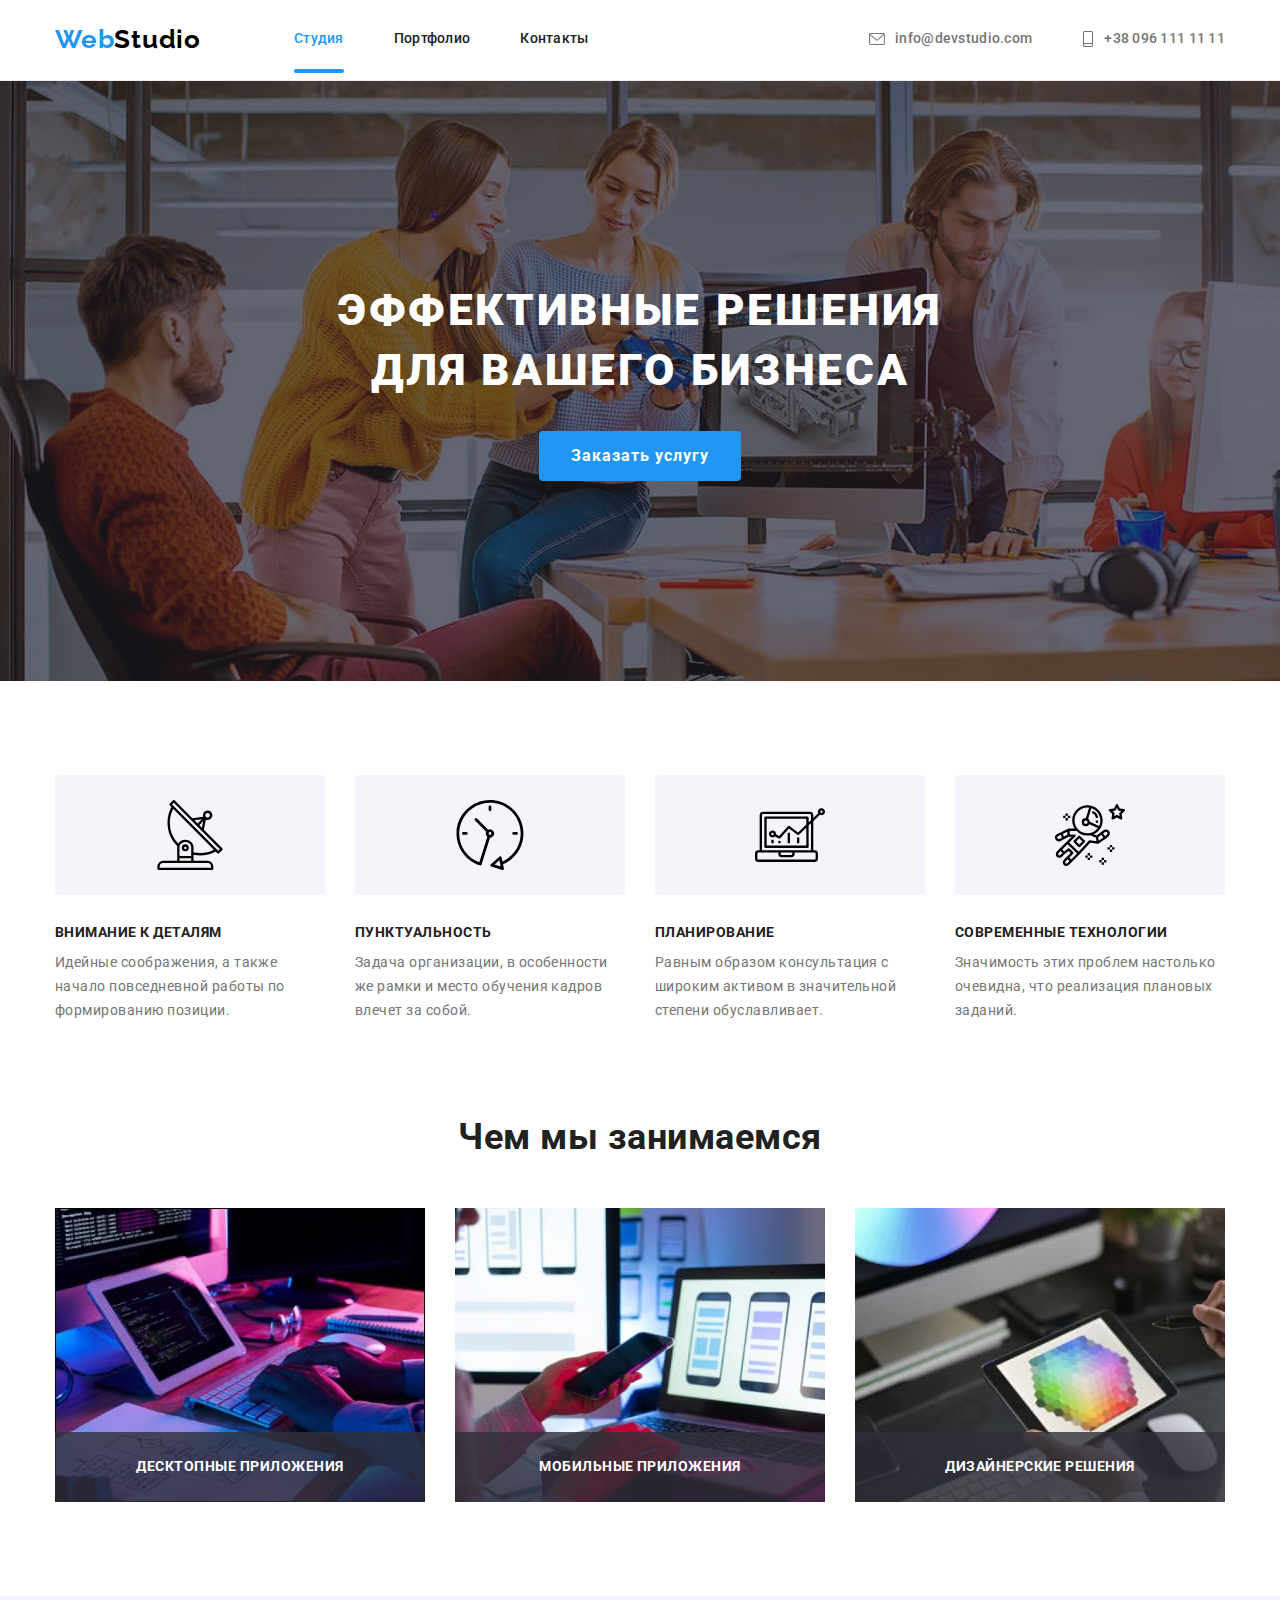
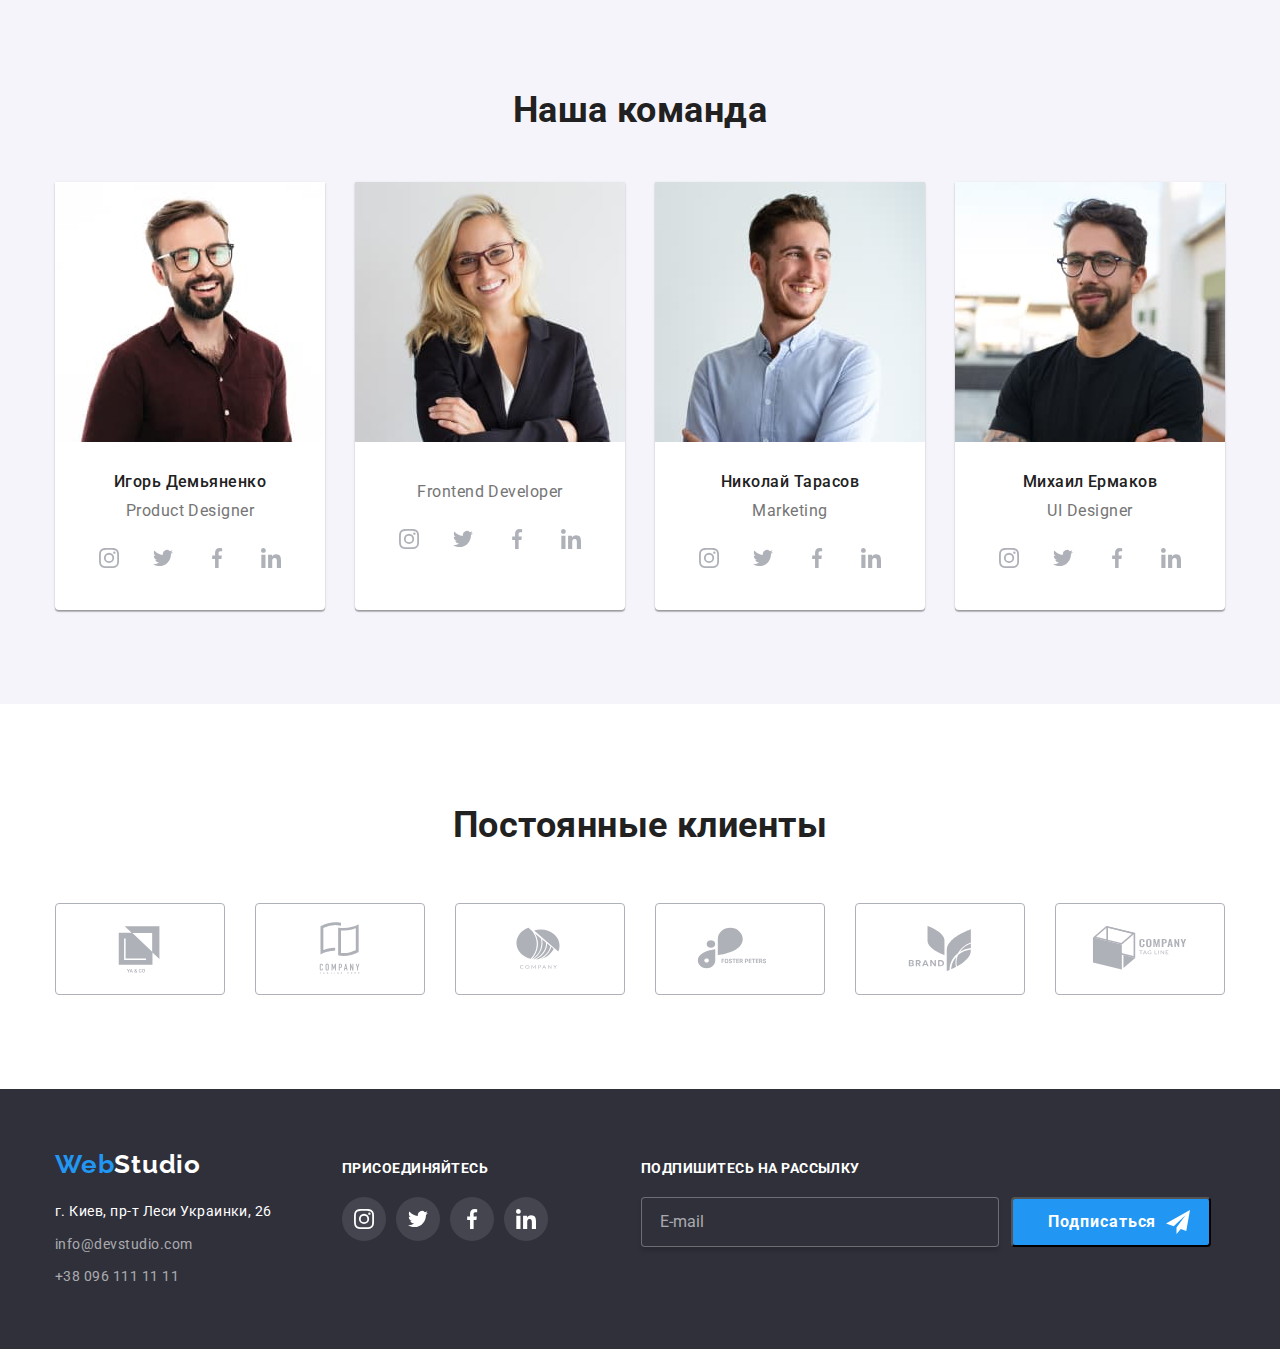
==== commit 85423d9d: "button tablet nth-last-child footer merge" ====
--- a/index.html
+++ b/index.html
@@ -16,8 +16,8 @@
   <header class="header">
     <div class="header__container">
       <nav class="nav-mobile">
-        <a href="" class="logo-mobile">
-          <span class="logo-mobile logo-mobile--accent-color">Web</span>Studio</a>
+        <a href="" class="logo">
+          <span class="logo logo--accent-color">Web</span>Studio</a>
         <button type="button" class="nav-mobile__button nav-mobile__button--is-open" aria-expanded="false" aria-controls="sitemap-mobile" button>
           <svg class="nav-mobile__menu" aria-label="Переключатель мобильного меню">
             <use class="nav-mobile__icon-menu" href="./images/icons.svg#icon-menu-40px"></use>
@@ -431,8 +431,7 @@
     </section>
   </main>
   <footer class="footer">
-    <div class="container">
-      <div class="footer__container">
+      <div class="container footer__container">
         <div class="footer__logo">
           <a href="" class="logo logo--inverse"><span class="logo logo--accent-color">Web</span>Studio</a>
           <address class="footer__address">
@@ -485,7 +484,6 @@
           </div>
         </div>
       </div>
-    </div>
   </footer>
   <script src="./js/modal.js"></script>
   <script src="./js/sitemap-mobile.js"></script>
--- a/css/main.min.css
+++ b/css/main.min.css
@@ -3,5 +3,5 @@
  Consolas,  'Liberation Mono',  Menlo,- monospace;font-size:1em}small{font-size:80%}sub,sup{font-size:75%;line-height:0;position:relative;vertical-align:baseline}sub{bottom:-0.25em}sup{top:-0.5em}table{text-indent:0;border-color:inherit}button,input,optgroup,select,textarea{font-family:inherit;font-size:100%;line-height:1.15;margin:0}button,select{text-transform:none}button,[type='button'],[type='reset'],[type='submit']{-webkit-appearance:button}::-moz-focus-inner{border-style:none;padding:0}:-moz-focusring{outline:1px dotted ButtonText}:-moz-ui-invalid{box-shadow:none}legend{padding:0}progress{vertical-align:baseline}::-webkit-inner-spin-button,::-webkit-outer-spin-button{height:auto}[type='search']{-webkit-appearance:textfield;outline-offset:-2px}::-webkit-search-decoration{-webkit-appearance:none}::-webkit-file-upload-button{-webkit-appearance:button;font:inherit}summary{display:list-item}.visually-hidden{position:absolute;width:1px;height:1px;margin:-1px;border:0;padding:0;white-space:nowrap;-webkit-clip-path:inset(100%);clip-path:inset(100%);clip:rect(0 0 0 0);overflow:hidden}h1,h2,h3,p,ul{margin:0;padding:0}body{color:var(--primary-text-color);letter-spacing:0.03em;font-family:var(--font-body)}img{display:block;max-width:100%;height:auto}@media screen and (max-device-width: 767px){.header{padding-top:15px;padding-bottom:15px;border-bottom:1px solid #ececec}.header__container{max-width:480px;margin-right:auto;margin-left:auto;padding-left:15px;padding-right:15px}}@media screen and (min-device-width: 768px) and (max-device-width: 1199px){.header{border-bottom:1px solid #ececec;padding-top:21px;padding-bottom:21px}.header__container{display:-webkit-box;display:-ms-flexbox;display:flex;-webkit-box-align:center;-ms-flex-align:center;align-items:center;font-weight:500;font-size:14px;line-height:1.14;letter-spacing:0.02em;width:768px;margin:0 auto;padding-left:15px;padding-right:15px}.header__mail-tel{display:-webkit-box;display:-ms-flexbox;display:flex;-webkit-box-orient:vertical;-webkit-box-direction:normal;-ms-flex-direction:column;flex-direction:column;margin-left:auto;list-style:none}.header__li:not(:last-child){margin-bottom:10px}.header__href{color:var(--secondary-text-color);text-decoration:none;display:-webkit-box;display:-ms-flexbox;display:flex;-webkit-box-align:center;-ms-flex-align:center;align-items:center;-webkit-transition:color 250ms cubic-bezier(0.4, 0, 0.2, 1);transition:color 250ms cubic-bezier(0.4, 0, 0.2, 1)}.header__href:hover,.header__href:focus{color:var(--accent-color)}.header__envelope{margin-right:10px;width:16px;height:12px;fill:currentColor}.header__smartphone{margin-right:10px;width:12px;height:16px;fill:currentColor}}@media screen and (min-device-width: 1200px){.header{border-bottom:1px solid #ececec;padding-top:24px;padding-bottom:25px}.header__container{display:-webkit-box;display:-ms-flexbox;display:flex;-webkit-box-align:center;-ms-flex-align:center;align-items:center;font-weight:500;font-size:14px;line-height:1.14;letter-spacing:0.02em;width:1200px;margin:0 auto;padding:0 15px}.header__mail-tel{display:-webkit-box;display:-ms-flexbox;display:flex;margin-left:auto;-webkit-box-align:center;-ms-flex-align:center;align-items:center;list-style:none}.header__li:not(:last-child){margin-right:50px}.header__href{color:var(--secondary-text-color);text-decoration:none;display:-webkit-box;display:-ms-flexbox;display:flex;-webkit-box-align:center;-ms-flex-align:center;align-items:center;-webkit-transition:color 250ms cubic-bezier(0.4, 0, 0.2, 1);transition:color 250ms cubic-bezier(0.4, 0, 0.2, 1)}.header__href:hover,.header__href:focus{color:var(--accent-color)}.header__envelope{margin-right:10px;width:16px;height:12px;fill:currentColor}.header__smartphone{margin-right:10px;width:12px;height:16px;fill:currentColor}}@media screen and (max-device-width: 767px){.nav-mobile{display:-webkit-box;display:-ms-flexbox;display:flex;-webkit-box-align:center;-ms-flex-align:center;align-items:center;-webkit-box-pack:justify;-ms-flex-pack:justify;justify-content:space-between}.nav-mobile__button{border:none;background-color:transparent;margin-left:auto;z-index:2}.nav-mobile__menu{width:40px;height:40px;color:#000;fill:currentColor;-webkit-transition:color 250ms cubic-bezier(0.4, 0, 0.2, 1);transition:color 250ms cubic-bezier(0.4, 0, 0.2, 1)}.nav-mobile__menu:hover,.nav-mobile__menu:focus{color:var(--accent-color)}.nav-mobile__button .nav-mobile__icon-menu{display:none}.nav-mobile__button.nav-mobile__button--is-open .nav-mobile__icon-close{display:none}.nav-mobile__button.nav-mobile__button--is-open .nav-mobile__icon-menu{display:block}.sitemap-mobile{position:fixed;top:0;left:0;width:100%;height:100%;padding:48px 40px;text-align:center;font-size:20px;background-color:#fff;display:none;z-index:1;overflow-y:scroll}.sitemap-mobile--is-open{display:block}.sitemap-mobile__ul{list-style:none;text-align:left}.sitemap-mobile__li:not(:last-child){margin-bottom:32px}.sitemap-mobile__href{text-decoration:none;font-weight:500;font-size:40px;line-height:1.18;letter-spacing:0.02em;color:var(--primary-text-color);display:inline-block;-webkit-transition:color 250ms cubic-bezier(0.4, 0, 0.2, 1);transition:color 250ms cubic-bezier(0.4, 0, 0.2, 1)}.sitemap-mobile__href:hover,.sitemap-mobile__href:focus{color:var(--accent-color)}.sitemap-mobile__list{list-style:none;position:absolute;left:40px;bottom:134px;text-align:left}.sitemap-mobile__item:not(:last-child){margin-bottom:32px}.sitemap-mobile__tel{font-weight:500;font-size:34px;line-height:1.18;letter-spacing:0.02em;color:var(--accent-color);text-decoration:none}.sitemap-mobile__mail{font-weight:500;font-size:24px;line-height:1.17;letter-spacing:0.02em;color:var(--secondary-text-color);text-decoration:none}.sitemap-mobile__cardset{list-style:none;position:absolute;left:40px;bottom:48px}.sitemap-mobile__card{display:inline-block}.sitemap-mobile__card:not(:last-child){margin-right:20px}.sitemap-mobile__socials{font-weight:500;font-size:18px;line-height:1.22;letter-spacing:0.02em;color:var(--accent-color);text-decoration:none}.nav,.header__mail-tel{display:none}}@media screen and (min-device-width: 768px) and (max-device-width: 1199px){.nav{display:-webkit-box;display:-ms-flexbox;display:flex;-webkit-box-align:center;-ms-flex-align:center;align-items:center}.nav__menu{display:-webkit-box;display:-ms-flexbox;display:flex;margin-left:88px;list-style:none}.nav__li:not(:last-child){margin-right:50px}.nav__current{color:var(--primary-text-color);position:relative;text-decoration:none;-webkit-transition:color 250ms cubic-bezier(0.4, 0, 0.2, 1);transition:color 250ms cubic-bezier(0.4, 0, 0.2, 1)}.nav__current::after{content:'';position:absolute;width:100%;height:4px;bottom:-27px;left:0;border-radius:2px;background-color:transparent}.nav__current--color{color:var(--accent-color)}.nav__current--color::after{background-color:var(--accent-color)}.nav-mobile{display:none}}@media screen and (min-device-width: 1200px){.nav{display:-webkit-box;display:-ms-flexbox;display:flex;-webkit-box-align:center;-ms-flex-align:center;align-items:center}.nav__menu{display:-webkit-box;display:-ms-flexbox;display:flex;margin-left:93px;list-style:none}.nav__li:not(:last-child){margin-right:50px}.nav__current{color:var(--primary-text-color);position:relative;text-decoration:none;-webkit-transition:color 250ms cubic-bezier(0.4, 0, 0.2, 1);transition:color 250ms cubic-bezier(0.4, 0, 0.2, 1)}.nav__current::after{content:'';position:absolute;width:100%;height:4px;bottom:-27px;left:0;border-radius:2px;background-color:transparent}.nav__current--color{color:var(--accent-color)}.nav__current--color::after{background-color:var(--accent-color)}.nav-mobile{display:none}}@media screen and (max-device-width: 767px){.logo-mobile{font-family:var(--font-logo);font-size:24px;line-height:1.17;font-weight:700;letter-spacing:0.03em;color:var(--primary-text-color);text-decoration:none;-webkit-transition:color 250ms cubic-bezier(0.4, 0, 0.2, 1);transition:color 250ms cubic-bezier(0.4, 0, 0.2, 1)}.logo-mobile:hover,.logo-mobile:focus{color:var(--accent-color)}.logo-mobile--accent-color{color:var(--accent-color)}.logo-mobile--inverse{color:#fff}}@media screen and (min-device-width: 768px) and (max-device-width: 1199px){.logo{font-family:var(--font-logo);font-size:24px;line-height:1.17;font-weight:700;letter-spacing:0.03em;color:var(--primary-text-color);text-decoration:none;-webkit-transition:color 250ms cubic-bezier(0.4, 0, 0.2, 1);transition:color 250ms cubic-bezier(0.4, 0, 0.2, 1)}.logo:hover,.logo:focus{color:var(--accent-color)}.logo--accent-color{color:var(--accent-color)}.logo--inverse{color:#fff}}@media screen and (min-device-width: 1200px){.logo{font-family:var(--font-logo);font-size:26px;line-height:1.19;font-weight:700;letter-spacing:0.03em;color:#000;text-decoration:none;-webkit-transition:color 250ms cubic-bezier(0.4, 0, 0.2, 1);transition:color 250ms cubic-bezier(0.4, 0, 0.2, 1)}.logo:hover,.logo:focus{color:var(--accent-color)}.logo--accent-color{color:var(--accent-color)}.logo--inverse{color:#fff}}@media screen and (max-device-width: 767px){.section{padding-top:60px;padding-bottom:60px}.section--color{background-color:#f5f4fa}}@media screen and (min-device-width: 768px) and (max-device-width: 1199px){.section{padding-top:60px;padding-bottom:60px}.section--color{background-color:#f5f4fa}}@media screen and (min-device-width: 1200px){.section{padding-top:94px;padding-bottom:94px}.section--padding{padding-top:94px;padding-bottom:0}.section--color{background-color:#f5f4fa}}.container{padding:0px 15px;margin:0 auto;width:100%}@media screen and (min-width: 480px){.container{width:480px}}@media screen and (min-width: 768px){.container{width:768px}}@media screen and (min-width: 1200px){.container{width:1200px}}@media screen and (max-device-width: 767px){.order{text-align:center;margin-left:auto;margin-right:auto;background-size:480px 400px;background-image:-webkit-gradient(linear, left top, right top, from(#2f303a66), to(#2f303a66)),url(../images/index/bg-mobile.jpg);background-image:linear-gradient(to right, #2f303a66, #2f303a66),url(../images/index/bg-mobile.jpg);background-repeat:no-repeat;background-position:center;padding-top:118px;padding-bottom:118px}}@media screen and (max-device-width: 767px) and (min-device-pixel-ratio: 2), screen and (max-device-width: 767px) and (-webkit-min-device-pixel-ratio: 2), screen and (max-device-width: 767px) and (min-resolution: 192dpi), screen and (max-device-width: 767px) and (min-resolution: 2dppx){.order{background-image:-webkit-gradient(linear, left top, right top, from(#2f303a66), to(#2f303a66)),url(../images/index/bg-mobile@2x.jpg);background-image:linear-gradient(to right, #2f303a66, #2f303a66),url(../images/index/bg-mobile@2x.jpg)}}@media screen and (max-device-width: 767px) and (min-device-pixel-ratio: 3), screen and (max-device-width: 767px) and (-webkit-min-device-pixel-ratio: 3), screen and (max-device-width: 767px) and (min-resolution: 288dpi), screen and (max-device-width: 767px) and (min-resolution: 3dppx){.order{background-image:-webkit-gradient(linear, left top, right top, from(#2f303a66), to(#2f303a66)),url(../images/index/bg-mobile@3x.jpg);background-image:linear-gradient(to right, #2f303a66, #2f303a66),url(../images/index/bg-mobile@3x.jpg)}}@media screen and (max-device-width: 767px){.order__h1{font-weight:900;text-align:center;letter-spacing:0.06em;text-transform:uppercase;color:#fff;margin-bottom:30px;font-size:26px;line-height:1.62}.order__h1--span{display:block}.order__button{background-color:var(--accent-color);border-radius:4px;color:#fff;font-weight:700;font-size:16px;line-height:1.88;letter-spacing:0.06em;font-family:inherit;padding:10px 32px;border:none;display:block;margin-left:auto;margin-right:auto}.order__backdrop{position:fixed;top:0;left:0;width:100%;height:100%;background-color:rgba(0,0,0,0.2);opacity:1;visibility:visible;-webkit-transition:opacity 250ms cubic-bezier(0.4, 0, 0.2, 1),visibility 250ms cubic-bezier(0.4, 0, 0.2, 1);transition:opacity 250ms cubic-bezier(0.4, 0, 0.2, 1),visibility 250ms cubic-bezier(0.4, 0, 0.2, 1);overflow-y:scroll;z-index:1}.order__backdrop--is-hidden{opacity:0;visibility:hidden;pointer-events:none}.order__modal{background-color:#fff;position:absolute;top:50%;left:50%;-webkit-transform:translate(-50%, -50%);transform:translate(-50%, -50%);border-radius:4px;padding:40px;-webkit-box-shadow:0px 1px 3px rgba(0,0,0,0.12),0px 1px 1px rgba(0,0,0,0.14),0px 2px 1px rgba(0,0,0,0.2);box-shadow:0px 1px 3px rgba(0,0,0,0.12),0px 1px 1px rgba(0,0,0,0.14),0px 2px 1px rgba(0,0,0,0.2);width:calc(100% - 7%);margin-top:93px}.order__close{position:absolute;top:0;right:0;display:-webkit-box;display:-ms-flexbox;display:flex;border-radius:50%;-webkit-box-pack:center;-ms-flex-pack:center;justify-content:center;-webkit-box-align:center;-ms-flex-align:center;align-items:center;width:30px;height:30px;top:8px;right:8px;background-color:#fff;border:1px solid rgba(0,0,0,0.1);color:#000;fill:currentColor;-webkit-transition:color 250ms cubic-bezier(0.4, 0, 0.2, 1);transition:color 250ms cubic-bezier(0.4, 0, 0.2, 1)}.order__close:hover,.order__close:focus{color:var(--accent-color)}.order__close-svg{width:11px;height:11px}.order__p{font-weight:700;font-size:20px;text-align:center;margin-bottom:12px;line-height:1.5}.order__form{display:block}.order__label{display:block;text-align:left;font-size:12px;line-height:1.17;letter-spacing:0.01em;color:var(--secondary-text-color);margin-bottom:4px}.order__input--position{position:relative;margin-bottom:10px;width:100%}.order__input{display:block;width:100%;height:40px;border:1px solid rgba(33,33,33,0.2);border-radius:4px;padding-left:42px;-webkit-transition:border 250ms cubic-bezier(0.4, 0, 0.2, 1);transition:border 250ms cubic-bezier(0.4, 0, 0.2, 1);outline-width:0}.order__svg{position:absolute;left:14px;top:50%;-webkit-transform:translateY(-50%);transform:translateY(-50%);color:var(--primary-text-color);fill:currentColor;-webkit-transition:color 250ms cubic-bezier(0.4, 0, 0.2, 1);transition:color 250ms cubic-bezier(0.4, 0, 0.2, 1)}.order__svg--name{width:12px;height:12px}.order__svg--tel{width:13px;height:13px}.order__svg--email{width:15px;height:12px}.order__input:focus+.order__svg{color:var(--accent-color)}.order__comment{display:block;width:100%;height:120px;resize:none;border:1px solid rgba(33,33,33,0.2);border-radius:4px;margin-bottom:20px;-webkit-transition:border 250ms cubic-bezier(0.4, 0, 0.2, 1);transition:border 250ms cubic-bezier(0.4, 0, 0.2, 1);outline-width:0}.order__comment::-webkit-input-placeholder{padding:12px 16px;font-size:12px;line-height:1.17;letter-spacing:0.01em;color:rgba(117,117,117,0.5)}.order__comment:-ms-input-placeholder{padding:12px 16px;font-size:12px;line-height:1.17;letter-spacing:0.01em;color:rgba(117,117,117,0.5)}.order__comment::-ms-input-placeholder{padding:12px 16px;font-size:12px;line-height:1.17;letter-spacing:0.01em;color:rgba(117,117,117,0.5)}.order__comment::placeholder{padding:12px 16px;font-size:12px;line-height:1.17;letter-spacing:0.01em;color:rgba(117,117,117,0.5)}.order__input:focus,.order__comment:focus{border:1px solid var(--accent-color)}.order__checkbox--position{text-align:left}.order__tag{font-size:0;margin-right:8px}.order__checkbox:checked+.order__checkbox--custom{fill:var(--accent-color);background-color:var(--accent-color);border-color:var(--accent-color)}.order__checkbox:focus+.order__checkbox--custom{border-color:var(--accent-color)}.order__checkbox--custom{width:16px;height:15px;border:2px solid var(--primary-text-color);border-radius:2px;fill:#fff}.order__span{color:var(--secondary-text-color);font-size:12px;line-height:1.17}.order__span--color{-webkit-text-decoration-line:underline;text-decoration-line:underline;color:var(--accent-color)}.order__submit{margin-top:30px;width:200px;height:50px;-webkit-box-shadow:0px 4px 4px rgba(0,0,0,0.15);box-shadow:0px 4px 4px rgba(0,0,0,0.15);border-radius:4px;color:#fff;font-weight:700;font-size:16px;line-height:1.88;letter-spacing:0.06em;background-color:var(--accent-color);-webkit-transition:background-color 250ms cubic-bezier(0.4, 0, 0.2, 1);transition:background-color 250ms cubic-bezier(0.4, 0, 0.2, 1);-ms-flex-item-align:center;-ms-grid-row-align:center;align-self:center}.order__submit:hover{background-color:#188ce8}}@media screen and (min-device-width: 768px) and (max-device-width: 1199px){.order{width:768px;text-align:center;margin-left:auto;margin-right:auto;padding-top:118px;padding-bottom:118px;height:400px;background-size:cover;background-image:-webkit-gradient(linear, left top, right top, from(#2f303a66), to(#2f303a66)),url(../images/index/bg-tablet.jpg);background-image:linear-gradient(to right, #2f303a66, #2f303a66),url(../images/index/bg-tablet.jpg)}}@media screen and (min-device-width: 768px) and (max-device-width: 1199px) and (min-device-pixel-ratio: 2), screen and (min-device-width: 768px) and (max-device-width: 1199px) and (-webkit-min-device-pixel-ratio: 2), screen and (min-device-width: 768px) and (max-device-width: 1199px) and (min-resolution: 192dpi), screen and (min-device-width: 768px) and (max-device-width: 1199px) and (min-resolution: 2dppx){.order{background-image:-webkit-gradient(linear, left top, right top, from(#2f303a66), to(#2f303a66)),url(../images/index/bg-tablet@2x.jpg);background-image:linear-gradient(to right, #2f303a66, #2f303a66),url(../images/index/bg-tablet@2x.jpg)}}@media screen and (min-device-width: 768px) and (max-device-width: 1199px) and (min-device-pixel-ratio: 3), screen and (min-device-width: 768px) and (max-device-width: 1199px) and (-webkit-min-device-pixel-ratio: 3), screen and (min-device-width: 768px) and (max-device-width: 1199px) and (min-resolution: 288dpi), screen and (min-device-width: 768px) and (max-device-width: 1199px) and (min-resolution: 3dppx){.order{background-image:-webkit-gradient(linear, left top, right top, from(#2f303a66), to(#2f303a66)),url(../images/index/bg-tablet@3x.jpg);background-image:linear-gradient(to right, #2f303a66, #2f303a66),url(../images/index/bg-tablet@3x.jpg)}}@media screen and (min-device-width: 768px) and (max-device-width: 1199px){.order__h1{font-weight:900;font-size:26px;line-height:1.62;text-align:center;letter-spacing:0.06em;text-transform:uppercase;color:#fff;margin-bottom:30px}.order__h1--span{display:block}.order__button{background-color:var(--accent-color);border-radius:4px;color:#fff;font-weight:700;font-size:16px;line-height:1.88;letter-spacing:0.06em;font-family:inherit;padding:10px 32px;border:none}.order__backdrop{position:fixed;top:0;left:0;width:100%;height:100%;background-color:rgba(0,0,0,0.2);opacity:1;visibility:visible;-webkit-transition:opacity 250ms cubic-bezier(0.4, 0, 0.2, 1),visibility 250ms cubic-bezier(0.4, 0, 0.2, 1);transition:opacity 250ms cubic-bezier(0.4, 0, 0.2, 1),visibility 250ms cubic-bezier(0.4, 0, 0.2, 1)}.order__backdrop--is-hidden{opacity:0;visibility:hidden;pointer-events:none}.order__modal{width:528px;background-color:#fff;position:absolute;top:50%;left:50%;-webkit-transform:translate(-50%, -50%);transform:translate(-50%, -50%);border-radius:4px;padding:40px;-webkit-box-shadow:0px 1px 3px rgba(0,0,0,0.12),0px 1px 1px rgba(0,0,0,0.14),0px 2px 1px rgba(0,0,0,0.2);box-shadow:0px 1px 3px rgba(0,0,0,0.12),0px 1px 1px rgba(0,0,0,0.14),0px 2px 1px rgba(0,0,0,0.2)}.order__modal--mobile{width:450px}.order__close{position:absolute;top:0;right:0;display:-webkit-box;display:-ms-flexbox;display:flex;border-radius:50%;-webkit-box-pack:center;-ms-flex-pack:center;justify-content:center;-webkit-box-align:center;-ms-flex-align:center;align-items:center;width:30px;height:30px;top:8px;right:8px;background-color:#fff;border:1px solid rgba(0,0,0,0.1);color:#000;fill:currentColor;-webkit-transition:color 250ms cubic-bezier(0.4, 0, 0.2, 1);transition:color 250ms cubic-bezier(0.4, 0, 0.2, 1)}.order__close:hover,.order__close:focus{color:var(--accent-color)}.order__close-svg{width:11px;height:11px}.order__p{font-weight:700;font-size:20px;line-height:1.15;text-align:center;margin-bottom:12px}.order__p--mobile{line-height:1.5}.order__form{display:-webkit-box;display:-ms-flexbox;display:flex;-webkit-box-orient:vertical;-webkit-box-direction:normal;-ms-flex-direction:column;flex-direction:column;-webkit-box-align:start;-ms-flex-align:start;align-items:flex-start}.order__form--mobile{display:block}.order__label{display:block;text-align:left;font-size:12px;line-height:1.17;letter-spacing:0.01em;color:var(--secondary-text-color);margin-bottom:4px}.order__input--position{position:relative;margin-bottom:10px;width:100%}.order__input{display:block;width:100%;height:40px;border:1px solid rgba(33,33,33,0.2);border-radius:4px;padding-left:42px;-webkit-transition:border 250ms cubic-bezier(0.4, 0, 0.2, 1);transition:border 250ms cubic-bezier(0.4, 0, 0.2, 1);outline-width:0}.order__svg{position:absolute;left:14px;top:50%;-webkit-transform:translateY(-50%);transform:translateY(-50%);color:var(--primary-text-color);fill:currentColor;-webkit-transition:color 250ms cubic-bezier(0.4, 0, 0.2, 1);transition:color 250ms cubic-bezier(0.4, 0, 0.2, 1)}.order__svg--name{width:12px;height:12px}.order__svg--tel{width:13px;height:13px}.order__svg--email{width:15px;height:12px}.order__input:focus+.order__svg{color:var(--accent-color)}.order__comment{display:block;width:100%;height:120px;resize:none;border:1px solid rgba(33,33,33,0.2);border-radius:4px;margin-bottom:20px;-webkit-transition:border 250ms cubic-bezier(0.4, 0, 0.2, 1);transition:border 250ms cubic-bezier(0.4, 0, 0.2, 1);outline-width:0}.order__comment::-webkit-input-placeholder{padding:12px 16px;font-size:12px;line-height:1.17;letter-spacing:0.01em;color:rgba(117,117,117,0.5)}.order__comment:-ms-input-placeholder{padding:12px 16px;font-size:12px;line-height:1.17;letter-spacing:0.01em;color:rgba(117,117,117,0.5)}.order__comment::-ms-input-placeholder{padding:12px 16px;font-size:12px;line-height:1.17;letter-spacing:0.01em;color:rgba(117,117,117,0.5)}.order__comment::placeholder{padding:12px 16px;font-size:12px;line-height:1.17;letter-spacing:0.01em;color:rgba(117,117,117,0.5)}.order__input:focus,.order__comment:focus{border:1px solid var(--accent-color)}.order__checkbox--position{margin-left:14px;display:-webkit-box;display:-ms-flexbox;display:flex;-webkit-box-align:center;-ms-flex-align:center;align-items:center;-webkit-box-pack:justify;-ms-flex-pack:justify;justify-content:space-between;width:425px}.order__checkbox--position--mobile{display:block;margin-left:0;width:auto}.order__tag-mobile{font-size:0}.order__checkbox:checked+.order__checkbox--custom{fill:var(--accent-color);background-color:var(--accent-color);border-color:var(--accent-color)}.order__checkbox:focus+.order__checkbox--custom{border-color:var(--accent-color)}.order__checkbox--custom{width:16px;height:15px;border:2px solid var(--primary-text-color);border-radius:2px;fill:#fff}.order__span{font-size:14px;line-height:1.71;color:var(--secondary-text-color)}.order__span--mobile{font-size:12px;line-height:1.17}.order__span--color{-webkit-text-decoration-line:underline;text-decoration-line:underline;color:var(--accent-color)}.order__submit{margin-top:30px;width:200px;height:50px;-webkit-box-shadow:0px 4px 4px rgba(0,0,0,0.15);box-shadow:0px 4px 4px rgba(0,0,0,0.15);border-radius:4px;color:#fff;font-weight:700;font-size:16px;line-height:1.88;letter-spacing:0.06em;background-color:var(--accent-color);-webkit-transition:background-color 250ms cubic-bezier(0.4, 0, 0.2, 1);transition:background-color 250ms cubic-bezier(0.4, 0, 0.2, 1);-ms-flex-item-align:center;-ms-grid-row-align:center;align-self:center}.order__submit:hover{background-color:#188ce8}}@media screen and (min-device-width: 1200px){.order{max-width:1600px;text-align:center;margin-left:auto;margin-right:auto;padding-top:200px;padding-bottom:200px;height:600px;background-size:cover;background-image:-webkit-gradient(linear, left top, right top, from(#2f303a66), to(#2f303a66)),url(../images/index/bg.jpg);background-image:linear-gradient(to right, #2f303a66, #2f303a66),url(../images/index/bg.jpg)}}@media screen and (min-device-width: 1200px) and (min-device-pixel-ratio: 2), screen and (min-device-width: 1200px) and (-webkit-min-device-pixel-ratio: 2), screen and (min-device-width: 1200px) and (min-resolution: 192dpi), screen and (min-device-width: 1200px) and (min-resolution: 2dppx){.order{background-image:-webkit-gradient(linear, left top, right top, from(#2f303a66), to(#2f303a66)),url(../images/index/bg@2x.jpg);background-image:linear-gradient(to right, #2f303a66, #2f303a66),url(../images/index/bg@2x.jpg)}}@media screen and (min-device-width: 1200px) and (min-device-pixel-ratio: 3), screen and (min-device-width: 1200px) and (-webkit-min-device-pixel-ratio: 3), screen and (min-device-width: 1200px) and (min-resolution: 288dpi), screen and (min-device-width: 1200px) and (min-resolution: 3dppx){.order{background-image:-webkit-gradient(linear, left top, right top, from(#2f303a66), to(#2f303a66)),url(../images/index/bg@3x.jpg);background-image:linear-gradient(to right, #2f303a66, #2f303a66),url(../images/index/bg@3x.jpg)}}@media screen and (min-device-width: 1200px){.order__h1{font-weight:900;font-size:44px;line-height:1.36;text-align:center;letter-spacing:0.06em;text-transform:uppercase;color:#fff;margin-bottom:30px}.order__h1--mobile{font-size:26px;line-height:1.62}.order__h1--span{display:block}.order__button{background-color:var(--accent-color);border-radius:4px;color:#fff;font-weight:700;font-size:16px;line-height:1.88;letter-spacing:0.06em;font-family:inherit;padding:10px 32px;border:none}.order__backdrop{position:fixed;top:0;left:0;width:100%;height:100%;background-color:rgba(0,0,0,0.2);opacity:1;visibility:visible;-webkit-transition:opacity 250ms cubic-bezier(0.4, 0, 0.2, 1),visibility 250ms cubic-bezier(0.4, 0, 0.2, 1);transition:opacity 250ms cubic-bezier(0.4, 0, 0.2, 1),visibility 250ms cubic-bezier(0.4, 0, 0.2, 1)}.order__backdrop--is-hidden{opacity:0;visibility:hidden;pointer-events:none}.order__modal{width:528px;background-color:#fff;position:absolute;top:50%;left:50%;-webkit-transform:translate(-50%, -50%);transform:translate(-50%, -50%);border-radius:4px;padding:40px;-webkit-box-shadow:0px 1px 3px rgba(0,0,0,0.12),0px 1px 1px rgba(0,0,0,0.14),0px 2px 1px rgba(0,0,0,0.2);box-shadow:0px 1px 3px rgba(0,0,0,0.12),0px 1px 1px rgba(0,0,0,0.14),0px 2px 1px rgba(0,0,0,0.2)}.order__modal--mobile{width:450px}.order__close{position:absolute;top:0;right:0;display:-webkit-box;display:-ms-flexbox;display:flex;border-radius:50%;-webkit-box-pack:center;-ms-flex-pack:center;justify-content:center;-webkit-box-align:center;-ms-flex-align:center;align-items:center;width:30px;height:30px;top:8px;right:8px;background-color:#fff;border:1px solid rgba(0,0,0,0.1);color:#000;fill:currentColor;-webkit-transition:color 250ms cubic-bezier(0.4, 0, 0.2, 1);transition:color 250ms cubic-bezier(0.4, 0, 0.2, 1)}.order__close:hover,.order__close:focus{color:var(--accent-color)}.order__close-svg{width:11px;height:11px}.order__p{font-weight:700;font-size:20px;line-height:1.15;text-align:center;margin-bottom:12px}.order__p--mobile{line-height:1.5}.order__form{display:-webkit-box;display:-ms-flexbox;display:flex;-webkit-box-orient:vertical;-webkit-box-direction:normal;-ms-flex-direction:column;flex-direction:column;-webkit-box-align:start;-ms-flex-align:start;align-items:flex-start}.order__form--mobile{display:block}.order__label{display:block;text-align:left;font-size:12px;line-height:1.17;letter-spacing:0.01em;color:var(--secondary-text-color);margin-bottom:4px}.order__input--position{position:relative;margin-bottom:10px;width:100%}.order__input{display:block;width:100%;height:40px;border:1px solid rgba(33,33,33,0.2);border-radius:4px;padding-left:42px;-webkit-transition:border 250ms cubic-bezier(0.4, 0, 0.2, 1);transition:border 250ms cubic-bezier(0.4, 0, 0.2, 1);outline-width:0}.order__svg{position:absolute;left:14px;top:50%;-webkit-transform:translateY(-50%);transform:translateY(-50%);color:var(--primary-text-color);fill:currentColor;-webkit-transition:color 250ms cubic-bezier(0.4, 0, 0.2, 1);transition:color 250ms cubic-bezier(0.4, 0, 0.2, 1)}.order__svg--name{width:12px;height:12px}.order__svg--tel{width:13px;height:13px}.order__svg--email{width:15px;height:12px}.order__input:focus+.order__svg{color:var(--accent-color)}.order__comment{display:block;width:100%;height:120px;resize:none;border:1px solid rgba(33,33,33,0.2);border-radius:4px;margin-bottom:20px;-webkit-transition:border 250ms cubic-bezier(0.4, 0, 0.2, 1);transition:border 250ms cubic-bezier(0.4, 0, 0.2, 1);outline-width:0}.order__comment::-webkit-input-placeholder{padding:12px 16px;font-size:12px;line-height:1.17;letter-spacing:0.01em;color:rgba(117,117,117,0.5)}.order__comment:-ms-input-placeholder{padding:12px 16px;font-size:12px;line-height:1.17;letter-spacing:0.01em;color:rgba(117,117,117,0.5)}.order__comment::-ms-input-placeholder{padding:12px 16px;font-size:12px;line-height:1.17;letter-spacing:0.01em;color:rgba(117,117,117,0.5)}.order__comment::placeholder{padding:12px 16px;font-size:12px;line-height:1.17;letter-spacing:0.01em;color:rgba(117,117,117,0.5)}.order__input:focus,.order__comment:focus{border:1px solid var(--accent-color)}.order__checkbox--position{margin-left:14px;display:-webkit-box;display:-ms-flexbox;display:flex;-webkit-box-align:center;-ms-flex-align:center;align-items:center;-webkit-box-pack:justify;-ms-flex-pack:justify;justify-content:space-between;width:425px}.order__checkbox--position--mobile{display:block;margin-left:0;width:auto}.order__tag-mobile{font-size:0}.order__checkbox:checked+.order__checkbox--custom{fill:var(--accent-color);background-color:var(--accent-color);border-color:var(--accent-color)}.order__checkbox:focus+.order__checkbox--custom{border-color:var(--accent-color)}.order__checkbox--custom{width:16px;height:15px;border:2px solid var(--primary-text-color);border-radius:2px;fill:#fff}.order__span{font-size:14px;line-height:1.71;color:var(--secondary-text-color)}.order__span--mobile{font-size:12px;line-height:1.17}.order__span--color{-webkit-text-decoration-line:underline;text-decoration-line:underline;color:var(--accent-color)}.order__submit{margin-top:30px;width:200px;height:50px;-webkit-box-shadow:0px 4px 4px rgba(0,0,0,0.15);box-shadow:0px 4px 4px rgba(0,0,0,0.15);border-radius:4px;color:#fff;font-weight:700;font-size:16px;line-height:1.88;letter-spacing:0.06em;background-color:var(--accent-color);-webkit-transition:background-color 250ms cubic-bezier(0.4, 0, 0.2, 1);transition:background-color 250ms cubic-bezier(0.4, 0, 0.2, 1);-ms-flex-item-align:center;-ms-grid-row-align:center;align-self:center}.order__submit:hover{background-color:#188ce8}}@media screen and (max-device-width: 767px){.features{list-style:none;max-width:450px;margin-right:auto;margin-left:auto}.features__li:not(:last-child){margin-bottom:30px}.features__div{height:120px;background-color:#f5f4fa;border-radius:4px;display:-webkit-box;display:-ms-flexbox;display:flex;-webkit-box-align:center;-ms-flex-align:center;align-items:center;-webkit-box-pack:center;-ms-flex-pack:center;justify-content:center;margin-bottom:30px}.features__svg{width:70px;height:70px}.features__h3{font-size:14px;line-height:1.14;text-transform:uppercase;font-weight:700;text-align:center;margin-bottom:10px}.features__p{font-size:14px;line-height:1.71;color:#757575;height:50px}}@media screen and (min-device-width: 768px) and (max-device-width: 1199px){.features{display:-webkit-box;display:-ms-flexbox;display:flex;-ms-flex-wrap:wrap;flex-wrap:wrap;list-style:none}.features__li{width:354px}.features__li:nth-child(odd){margin-right:30px}.features__li:nth-child(-n+2){margin-bottom:30px}.features__div{height:120px;background-color:#f5f4fa;border-radius:4px;display:-webkit-box;display:-ms-flexbox;display:flex;-webkit-box-align:center;-ms-flex-align:center;align-items:center;-webkit-box-pack:center;-ms-flex-pack:center;justify-content:center;margin-bottom:30px}.features__svg{width:70px;height:70px}.features__h3{font-size:14px;line-height:1.14;text-transform:uppercase;font-weight:700;margin-bottom:10px}.features__p{font-size:14px;line-height:1.71;color:#757575}}@media screen and (min-device-width: 1200px){.features{display:-webkit-box;display:-ms-flexbox;display:flex;list-style:none}.features__li{width:270px}.features__li:not(:last-child){margin-right:30px}.features__div{height:120px;background-color:#f5f4fa;border-radius:4px;display:-webkit-box;display:-ms-flexbox;display:flex;-webkit-box-align:center;-ms-flex-align:center;align-items:center;-webkit-box-pack:center;-ms-flex-pack:center;justify-content:center;margin-bottom:30px}.features__svg{width:70px;height:70px}.features__h3{font-size:14px;line-height:1.14;text-transform:uppercase;font-weight:700;margin-bottom:10px}.features__p{font-size:14px;line-height:1.71;color:#757575}}@media screen and (max-device-width: 767px){.we-do,.we-do__h2,.section__we-do{display:none}}@media screen and (min-device-width: 768px) and (max-device-width: 1199px){.we-do,.we-do__h2,.section__we-do{display:none}}@media screen and (min-device-width: 1200px){.we-do,.we-do__h2,.section__we-do{display:-webkit-box;display:-ms-flexbox;display:flex;list-style:none;-webkit-box-pack:center;-ms-flex-pack:center;justify-content:center}.we-do__h2,.we-do__h2__h2,.section__we-do__h2{font-size:36px;line-height:1.16;text-align:center;font-weight:700;margin-bottom:50px}.we-do__li:not(:last-child),.we-do__h2__li:not(:last-child),.section__we-do__li:not(:last-child){margin-right:30px}.we-do__div,.we-do__h2__div,.section__we-do__div{top:0;left:0;width:100%;height:100%;position:relative;z-index:-1}.we-do__p,.we-do__h2__p,.section__we-do__p{position:absolute;bottom:0;left:0;width:100%;height:70px;background-color:rgba(47,48,58,0.8);font-weight:700;font-size:14px;line-height:1.14;text-transform:uppercase;color:#fff;display:-webkit-box;display:-ms-flexbox;display:flex;-webkit-box-pack:center;-ms-flex-pack:center;justify-content:center;-webkit-box-align:center;-ms-flex-align:center;align-items:center}}@media screen and (max-device-width: 767px){.team{list-style:none}.team__h2{font-weight:700;font-size:28px;line-height:1.18;text-align:center;letter-spacing:0.03em;margin-bottom:30px}.team__li{background-color:#fff;-webkit-box-shadow:0px 1px 3px rgba(0,0,0,0.12),0px 1px 1px rgba(0,0,0,0.14),0px 2px 1px rgba(0,0,0,0.2);box-shadow:0px 1px 3px rgba(0,0,0,0.12),0px 1px 1px rgba(0,0,0,0.14),0px 2px 1px rgba(0,0,0,0.2);border-radius:0px 0px 4px 4px}.team__li:not(:last-child){margin-bottom:30px}.team__div{padding:30px 0}.team__h3{font-weight:500;font-size:16px;line-height:1.19;text-align:center;margin-bottom:10px}.team__p{font-size:16px;line-height:1.19;text-align:center;color:var(--secondary-text-color);margin-bottom:16px}.team__cardset{display:-webkit-box;display:-ms-flexbox;display:flex;-webkit-box-pack:center;-ms-flex-pack:center;justify-content:center;list-style:none}.team__item{width:44px;height:44px}.team__item:not(:last-child){margin-right:10px}.team__link{display:-webkit-box;display:-ms-flexbox;display:flex;border-radius:50%;-webkit-box-pack:center;-ms-flex-pack:center;justify-content:center;-webkit-box-align:center;-ms-flex-align:center;align-items:center;width:100%;height:100%;color:#afb1b8;fill:currentColor;-webkit-transition:color 250ms cubic-bezier(0.4, 0, 0.2, 1),background-color 250ms cubic-bezier(0.4, 0, 0.2, 1);transition:color 250ms cubic-bezier(0.4, 0, 0.2, 1),background-color 250ms cubic-bezier(0.4, 0, 0.2, 1)}.team__link:hover,.team__link:focus{background-color:var(--accent-color);color:#fff}.team__svg{width:20px;height:20px}}@media screen and (min-device-width: 768px) and (max-device-width: 1199px){.team{display:-webkit-box;display:-ms-flexbox;display:flex;-ms-flex-wrap:wrap;flex-wrap:wrap;list-style:none}.team__h2{font-size:28px;line-height:1.18;text-align:center;font-weight:700;margin-bottom:30px}.team__li{background-color:#fff;-webkit-box-shadow:0px 1px 3px rgba(0,0,0,0.12),0px 1px 1px rgba(0,0,0,0.14),0px 2px 1px rgba(0,0,0,0.2);box-shadow:0px 1px 3px rgba(0,0,0,0.12),0px 1px 1px rgba(0,0,0,0.14),0px 2px 1px rgba(0,0,0,0.2);border-radius:0px 0px 4px 4px}.team__li:nth-child(odd){margin-right:30px}.team__li:nth-child(-n+2){margin-bottom:30px}.team__div{padding:30px 0}.team__h3{font-weight:500;font-size:16px;line-height:1.19;text-align:center;margin-bottom:10px}.team__p{font-size:16px;line-height:1.19;text-align:center;color:var(--secondary-text-color);margin-bottom:16px}.team__cardset{display:-webkit-box;display:-ms-flexbox;display:flex;-webkit-box-pack:center;-ms-flex-pack:center;justify-content:center;list-style:none}.team__item{width:44px;height:44px}.team__item:not(:last-child){margin-right:10px}.team__link{display:-webkit-box;display:-ms-flexbox;display:flex;border-radius:50%;-webkit-box-pack:center;-ms-flex-pack:center;justify-content:center;-webkit-box-align:center;-ms-flex-align:center;align-items:center;width:100%;height:100%;color:#afb1b8;-webkit-transition:color 250ms cubic-bezier(0.4, 0, 0.2, 1),background-color 250ms cubic-bezier(0.4, 0, 0.2, 1);transition:color 250ms cubic-bezier(0.4, 0, 0.2, 1),background-color 250ms cubic-bezier(0.4, 0, 0.2, 1)}.team__link:hover,.team__link:focus{background-color:var(--accent-color);color:#fff;fill:currentColor}.team__svg{width:20px;height:20px;fill:currentColor}}@media screen and (min-device-width: 1200px){.team{display:-webkit-box;display:-ms-flexbox;display:flex;list-style:none}.team__h2{font-size:36px;line-height:1.16;text-align:center;font-weight:700;margin-bottom:50px}.team__li{background-color:#fff;-webkit-box-shadow:0px 1px 3px rgba(0,0,0,0.12),0px 1px 1px rgba(0,0,0,0.14),0px 2px 1px rgba(0,0,0,0.2);box-shadow:0px 1px 3px rgba(0,0,0,0.12),0px 1px 1px rgba(0,0,0,0.14),0px 2px 1px rgba(0,0,0,0.2);border-radius:0px 0px 4px 4px}.team__li:not(:last-child){margin-right:30px}.team__div{padding:30px 0}.team__h3{font-weight:500;font-size:16px;line-height:1.19;text-align:center;margin-bottom:10px}.team__p{font-size:16px;line-height:1.19;text-align:center;color:var(--secondary-text-color);margin-bottom:16px}.team__cardset{display:-webkit-box;display:-ms-flexbox;display:flex;-webkit-box-pack:center;-ms-flex-pack:center;justify-content:center;list-style:none}.team__item{width:44px;height:44px}.team__item:not(:last-child){margin-right:10px}.team__link{display:-webkit-box;display:-ms-flexbox;display:flex;border-radius:50%;-webkit-box-pack:center;-ms-flex-pack:center;justify-content:center;-webkit-box-align:center;-ms-flex-align:center;align-items:center;width:100%;height:100%;color:#afb1b8;-webkit-transition:color 250ms cubic-bezier(0.4, 0, 0.2, 1),background-color 250ms cubic-bezier(0.4, 0, 0.2, 1);transition:color 250ms cubic-bezier(0.4, 0, 0.2, 1),background-color 250ms cubic-bezier(0.4, 0, 0.2, 1)}.team__link:hover,.team__link:focus{background-color:var(--accent-color);color:#fff;fill:currentColor}.team__svg{width:20px;height:20px;fill:currentColor}}@media screen and (max-device-width: 767px){.clients{list-style:none}.clients__h2{font-size:28px;line-height:1.18;text-align:center;margin-bottom:30px}.clients__li{width:calc((100% - 30px) / 2);height:92px;display:inline-block}.clients__li:nth-child(-n+4){margin-bottom:30px}.clients__li:nth-child(2n+1){margin-right:30px}.clients__links{height:100%;width:100%;border:1px solid #afb1b8;border-radius:4px;fill:#afb1b8;-webkit-transition:fill 250ms cubic-bezier(0.4, 0, 0.2, 1),border 250ms cubic-bezier(0.4, 0, 0.2, 1);transition:fill 250ms cubic-bezier(0.4, 0, 0.2, 1),border 250ms cubic-bezier(0.4, 0, 0.2, 1);display:block;position:relative;z-index:-1}.clients__links:hover,.clients__links:focus{border:1px solid var(--accent-color);fill:var(--accent-color)}.clients__svg{width:106px;height:60px;position:absolute;top:50%;left:50%;-webkit-transform:translate(-50%, -50%);transform:translate(-50%, -50%)}}@media screen and (min-device-width: 768px) and (max-device-width: 1199px){.clients{list-style:none}.clients__h2{font-size:28px;line-height:1.18;text-align:center;margin-bottom:30px}.clients__li{width:226px;display:inline-block;height:92px}.clients__li:not(:nth-child(3n)){margin-right:30px}.clients__li:nth-child(-n+3){margin-bottom:30px}.clients__links{height:100%;width:100%;display:-webkit-box;display:-ms-flexbox;display:flex;-webkit-box-align:center;-ms-flex-align:center;align-items:center;-webkit-box-pack:center;-ms-flex-pack:center;justify-content:center;border:1px solid #afb1b8;border-radius:4px;fill:#afb1b8;-webkit-transition:fill 250ms cubic-bezier(0.4, 0, 0.2, 1),border 250ms cubic-bezier(0.4, 0, 0.2, 1);transition:fill 250ms cubic-bezier(0.4, 0, 0.2, 1),border 250ms cubic-bezier(0.4, 0, 0.2, 1)}.clients__links:hover,.clients__links:focus{border:1px solid var(--accent-color);fill:var(--accent-color)}.clients__svg{width:106px;height:60px}}@media screen and (min-device-width: 1200px){.clients{display:-webkit-box;display:-ms-flexbox;display:flex;list-style:none}.clients__h2{font-size:36px;line-height:1.51;text-align:center;margin-bottom:50px}.clients__li{width:170px;height:92px}.clients__li:not(:last-child){margin-right:30px}.clients__links{height:100%;width:100%;display:-webkit-box;display:-ms-flexbox;display:flex;-webkit-box-align:center;-ms-flex-align:center;align-items:center;-webkit-box-pack:center;-ms-flex-pack:center;justify-content:center;border:1px solid #afb1b8;border-radius:4px;fill:#afb1b8;-webkit-transition:fill 250ms cubic-bezier(0.4, 0, 0.2, 1),border 250ms cubic-bezier(0.4, 0, 0.2, 1);transition:fill 250ms cubic-bezier(0.4, 0, 0.2, 1),border 250ms cubic-bezier(0.4, 0, 0.2, 1)}.clients__links:hover,.clients__links:focus{border:1px solid var(--accent-color);fill:var(--accent-color)}.clients__svg{width:106px;height:60px}}@media screen and (max-device-width: 767px){.buttons{margin-bottom:40px;list-style:none;max-width:450px;margin-left:auto;margin-right:auto}.buttons__li{display:inline-block;margin-bottom:15px}.buttons__li:not(:last-child){margin-right:8px}.buttons__knob{text-decoration:none;background-color:#f5f4fa;cursor:pointer;font-weight:500;font-size:16px;line-height:1.62;text-align:center;font-family:inherit;border-radius:4px;color:var(--primary-text-color);border:none;padding:6px 22px;-webkit-transition:color 250ms cubic-bezier(0.4, 0, 0.2, 1),background-color 250ms cubic-bezier(0.4, 0, 0.2, 1),-webkit-box-shadow 250ms cubic-bezier(0.4, 0, 0.2, 1);transition:color 250ms cubic-bezier(0.4, 0, 0.2, 1),background-color 250ms cubic-bezier(0.4, 0, 0.2, 1),-webkit-box-shadow 250ms cubic-bezier(0.4, 0, 0.2, 1);transition:color 250ms cubic-bezier(0.4, 0, 0.2, 1),background-color 250ms cubic-bezier(0.4, 0, 0.2, 1),box-shadow 250ms cubic-bezier(0.4, 0, 0.2, 1);transition:color 250ms cubic-bezier(0.4, 0, 0.2, 1),background-color 250ms cubic-bezier(0.4, 0, 0.2, 1),box-shadow 250ms cubic-bezier(0.4, 0, 0.2, 1),-webkit-box-shadow 250ms cubic-bezier(0.4, 0, 0.2, 1)}.buttons__knob:hover,.buttons__knob:focus{-webkit-box-shadow:0px 4px 4px rgba(0,0,0,0.25);box-shadow:0px 4px 4px rgba(0,0,0,0.25);background-color:var(--accent-color);color:#fff}}@media screen and (min-device-width: 768px) and (max-device-width: 1199px){.buttons{margin-bottom:30px;list-style:none;text-align:center}.buttons__li{display:inline-block}.buttons__li:not(:last-child){margin-right:8px}.buttons__knob{text-decoration:none;background-color:#f5f4fa;cursor:pointer;font-weight:500;font-size:16px;line-height:1.62;text-align:center;font-family:inherit;border-radius:4px;color:var(--primary-text-color);border:none;padding:6px 22px;-webkit-transition:color 250ms cubic-bezier(0.4, 0, 0.2, 1),background-color 250ms cubic-bezier(0.4, 0, 0.2, 1),-webkit-box-shadow 250ms cubic-bezier(0.4, 0, 0.2, 1);transition:color 250ms cubic-bezier(0.4, 0, 0.2, 1),background-color 250ms cubic-bezier(0.4, 0, 0.2, 1),-webkit-box-shadow 250ms cubic-bezier(0.4, 0, 0.2, 1);transition:color 250ms cubic-bezier(0.4, 0, 0.2, 1),background-color 250ms cubic-bezier(0.4, 0, 0.2, 1),box-shadow 250ms cubic-bezier(0.4, 0, 0.2, 1);transition:color 250ms cubic-bezier(0.4, 0, 0.2, 1),background-color 250ms cubic-bezier(0.4, 0, 0.2, 1),box-shadow 250ms cubic-bezier(0.4, 0, 0.2, 1),-webkit-box-shadow 250ms cubic-bezier(0.4, 0, 0.2, 1)}.buttons__knob:hover,.buttons__knob:focus{-webkit-box-shadow:0px 4px 4px rgba(0,0,0,0.25);box-shadow:0px 4px 4px rgba(0,0,0,0.25);background-color:var(--accent-color);color:#fff}}@media screen and (min-device-width: 1200px){.buttons{display:-webkit-box;display:-ms-flexbox;display:flex;-webkit-box-pack:center;-ms-flex-pack:center;justify-content:center;margin-bottom:50px;list-style:none}.buttons__li:not(:last-child){margin-right:8px}.buttons__knob{text-decoration:none;background-color:#f5f4fa;cursor:pointer;font-weight:500;font-size:16px;line-height:1.62;text-align:center;font-family:inherit;border-radius:4px;color:var(--primary-text-color);border:none;padding:6px 22px;-webkit-transition:color 250ms cubic-bezier(0.4, 0, 0.2, 1),background-color 250ms cubic-bezier(0.4, 0, 0.2, 1),-webkit-box-shadow 250ms cubic-bezier(0.4, 0, 0.2, 1);transition:color 250ms cubic-bezier(0.4, 0, 0.2, 1),background-color 250ms cubic-bezier(0.4, 0, 0.2, 1),-webkit-box-shadow 250ms cubic-bezier(0.4, 0, 0.2, 1);transition:color 250ms cubic-bezier(0.4, 0, 0.2, 1),background-color 250ms cubic-bezier(0.4, 0, 0.2, 1),box-shadow 250ms cubic-bezier(0.4, 0, 0.2, 1);transition:color 250ms cubic-bezier(0.4, 0, 0.2, 1),background-color 250ms cubic-bezier(0.4, 0, 0.2, 1),box-shadow 250ms cubic-bezier(0.4, 0, 0.2, 1),-webkit-box-shadow 250ms cubic-bezier(0.4, 0, 0.2, 1)}.buttons__knob:hover,.buttons__knob:focus{-webkit-box-shadow:0px 4px 4px rgba(0,0,0,0.25);box-shadow:0px 4px 4px rgba(0,0,0,0.25);background-color:var(--accent-color);color:#fff}}@media screen and (max-device-width: 767px){.portfolio{list-style:none;display:-webkit-box;display:-ms-flexbox;display:flex;-webkit-box-orient:vertical;-webkit-box-direction:normal;-ms-flex-direction:column;flex-direction:column;-webkit-box-align:center;-ms-flex-align:center;align-items:center}.portfolio__li:not(:last-child){margin-bottom:30px;-webkit-transition:-webkit-box-shadow 250ms cubic-bezier(0.4, 0, 0.2, 1);transition:-webkit-box-shadow 250ms cubic-bezier(0.4, 0, 0.2, 1);transition:box-shadow 250ms cubic-bezier(0.4, 0, 0.2, 1);transition:box-shadow 250ms cubic-bezier(0.4, 0, 0.2, 1), -webkit-box-shadow 250ms cubic-bezier(0.4, 0, 0.2, 1)}.portfolio__li:hover,.portfolio__li:focus{-webkit-box-shadow:0px 4px 4px rgba(0,0,0,0.25);box-shadow:0px 4px 4px rgba(0,0,0,0.25)}.portfolio__links{display:block;position:relative;text-decoration:none;overflow:hidden}.portfolio__div{position:absolute;bottom:-100%;left:0;width:100%;height:100%;-webkit-transition:250ms cubic-bezier(0.4, 0, 0.2, 1);transition:250ms cubic-bezier(0.4, 0, 0.2, 1)}.portfolio__links:hover .portfolio__div,.portfolio__links:focus .portfolio__div{bottom:0}.portfolio__text{background-color:var(--accent-color);color:#fff;opacity:0.9;padding:77px 24px;font-weight:400;font-size:18px;line-height:1.56}.portfolio__wrapper{padding:20px 24px;border-right:1px solid #eeeeee;border-bottom:1px solid #eeeeee;border-left:1px solid #eeeeee;position:relative;background-color:#fff}.portfolio__h3{font-size:18px;line-height:2;letter-spacing:0.06em;margin-bottom:4px;color:var(--primary-text-color)}.portfolio__p{font-size:16px;line-height:1.88;color:#757575}}@media screen and (min-device-width: 768px) and (max-device-width: 1199px){.portfolio{list-style:none;display:-webkit-box;display:-ms-flexbox;display:flex;-ms-flex-wrap:wrap;flex-wrap:wrap;margin:calc(-1 * 15px);width:768px;margin-left:auto;margin-right:auto}.portfolio__li{overflow:hidden;display:-webkit-box;display:-ms-flexbox;display:flex;margin:15px;-ms-flex-preferred-size:calc((100% - 30px * 2) / 2);flex-basis:calc((100% - 30px * 2) / 2);-webkit-transition:-webkit-box-shadow 250ms cubic-bezier(0.4, 0, 0.2, 1);transition:-webkit-box-shadow 250ms cubic-bezier(0.4, 0, 0.2, 1);transition:box-shadow 250ms cubic-bezier(0.4, 0, 0.2, 1);transition:box-shadow 250ms cubic-bezier(0.4, 0, 0.2, 1), -webkit-box-shadow 250ms cubic-bezier(0.4, 0, 0.2, 1)}.portfolio__li:hover,.portfolio__li:focus{-webkit-box-shadow:0px 4px 4px rgba(0,0,0,0.25);box-shadow:0px 4px 4px rgba(0,0,0,0.25)}.portfolio__links{display:block;position:relative;text-decoration:none}.portfolio__div{position:absolute;bottom:0;left:0;width:100%;height:100%;-webkit-transform:translateY(100%);transform:translateY(100%);-webkit-transition:250ms cubic-bezier(0.4, 0, 0.2, 1);transition:250ms cubic-bezier(0.4, 0, 0.2, 1)}.portfolio__links:hover .portfolio__div,.portfolio__links:focus .portfolio__div{bottom:100%}.portfolio__text{padding:63px 24px;font-weight:400;font-size:18px;line-height:1.56;opacity:0.9;background-color:var(--accent-color);color:#fff}.portfolio__wrapper{padding:20px 24px;border-right:1px solid #eeeeee;border-bottom:1px solid #eeeeee;border-left:1px solid #eeeeee;position:relative;background-color:#fff;height:100%}.portfolio__h3{font-size:18px;line-height:2;letter-spacing:0.06em;margin-bottom:4px;color:var(--primary-text-color)}.portfolio__p{font-size:16px;line-height:1.88;color:#757575}}@media screen and (min-device-width: 1200px){.portfolio{display:-webkit-box;display:-ms-flexbox;display:flex;-ms-flex-wrap:wrap;flex-wrap:wrap;margin-left:calc(-1 * var(--gap));margin-top:calc(-1 * var(--gap));list-style:none}.portfolio__li{-ms-flex-preferred-size:calc(100% / 3 - var(--gap));flex-basis:calc(100% / 3 - var(--gap));margin-left:var(--gap);margin-top:var(--gap);overflow:hidden;-webkit-transition:-webkit-box-shadow 250ms cubic-bezier(0.4, 0, 0.2, 1);transition:-webkit-box-shadow 250ms cubic-bezier(0.4, 0, 0.2, 1);transition:box-shadow 250ms cubic-bezier(0.4, 0, 0.2, 1);transition:box-shadow 250ms cubic-bezier(0.4, 0, 0.2, 1), -webkit-box-shadow 250ms cubic-bezier(0.4, 0, 0.2, 1)}.portfolio__li:hover,.portfolio__li:focus{-webkit-box-shadow:0px 4px 4px rgba(0,0,0,0.25);box-shadow:0px 4px 4px rgba(0,0,0,0.25)}.portfolio__links{display:block;position:relative;text-decoration:none}.portfolio__div{position:absolute;bottom:-100%;left:0;width:100%;height:100%;-webkit-transition:250ms cubic-bezier(0.4, 0, 0.2, 1);transition:250ms cubic-bezier(0.4, 0, 0.2, 1)}.portfolio__links:hover .portfolio__div,.portfolio__links:focus .portfolio__div{bottom:0}.portfolio__text{padding:63px 24px;font-weight:400;font-size:18px;line-height:1.56;opacity:0.9;background-color:var(--accent-color);color:#fff}.portfolio__wrapper{padding:20px 24px;border-right:1px solid #eeeeee;border-bottom:1px solid #eeeeee;border-left:1px solid #eeeeee;position:relative;background-color:#fff}.portfolio__h3{font-size:18px;line-height:2;letter-spacing:0.06em;margin-bottom:4px;color:var(--primary-text-color)}.portfolio__p{font-size:16px;line-height:1.88;color:#757575}}@media screen and (max-device-width: 767px){.footer{background-color:var(--footer-bg-color);padding:60px 0}.footer__container{margin:0 auto;padding-left:15px;padding-right:15px;text-align:center}.footer__logo{margin-bottom:60px}.footer__address{font-style:normal;font-size:14px;line-height:1.71;color:#fff;margin-top:20px}.footer__p{margin-bottom:8px}.footer__list{list-style:none}.footer__item:not(:last-child){margin-bottom:8px}.footer__href{color:rgba(255,255,255,0.6);text-decoration:none}.footer__join{margin-bottom:60px}.footer__invite{font-weight:700;font-size:14px;line-height:1.14;text-transform:uppercase;color:#fff;margin-bottom:20px}.footer__catalogue{list-style:none}.footer__unit{width:44px;height:44px;display:inline-block}.footer__unit:not(:last-child){margin-right:10px}.footer__link{display:block;width:100%;height:100%;background-color:rgba(255,255,255,0.1);border-radius:50%;-webkit-transition:background-color 250ms cubic-bezier(0.4, 0, 0.2, 1);transition:background-color 250ms cubic-bezier(0.4, 0, 0.2, 1);position:relative}.footer__link:hover,.footer__link:focus{background-color:var(--accent-color)}.footer__svg{width:20px;height:20px;fill:#fff;position:absolute;top:50%;left:50%;-webkit-transform:translate(-50%, -50%);transform:translate(-50%, -50%)}.footer__passage{font-weight:700;font-size:14px;line-height:1.14;text-transform:uppercase;color:#fff;margin-bottom:20px}.footer__input{display:block;width:450px;height:50px;margin-right:auto;margin-left:auto;border:1px solid rgba(255,255,255,0.3);-webkit-box-shadow:0px 4px 4px rgba(0,0,0,0.15);box-shadow:0px 4px 4px rgba(0,0,0,0.15);border-radius:4px;background-color:var(--footer-bg-color);color:#fff;margin-bottom:20px}}@media screen and (max-device-width: 767px) and (max-device-width: 480px){.footer__input{width:100%}}@media screen and (max-device-width: 767px){.footer__input::-webkit-input-placeholder{padding-left:16px;font-size:16px;line-height:1.25;color:rgba(255,255,255,0.6)}.footer__input:-ms-input-placeholder{padding-left:16px;font-size:16px;line-height:1.25;color:rgba(255,255,255,0.6)}.footer__input::-ms-input-placeholder{padding-left:16px;font-size:16px;line-height:1.25;color:rgba(255,255,255,0.6)}.footer__input::placeholder{padding-left:16px;font-size:16px;line-height:1.25;color:rgba(255,255,255,0.6)}.footer__button{width:200px;height:50px;border-radius:4px;-webkit-box-shadow:0px 4px 4px rgba(0,0,0,0.15);box-shadow:0px 4px 4px rgba(0,0,0,0.15);background-color:var(--accent-color);padding:0;text-align:start}.footer__submit{font-weight:700;font-size:16px;line-height:1.88;letter-spacing:0.06em;color:#fff;margin-left:29px;vertical-align:middle}.footer__icon{background-color:var(--accent-color);width:24px;height:24px;fill:#fff;margin-left:10px;vertical-align:middle}}@media screen and (min-device-width: 768px) and (max-device-width: 1199px){.footer{background-color:var(--footer-bg-color);padding:60px 0}.footer__container{display:-webkit-box;display:-ms-flexbox;display:flex;-webkit-box-align:baseline;-ms-flex-align:baseline;align-items:baseline;-ms-flex-wrap:wrap;flex-wrap:wrap;-ms-flex-pack:distribute;justify-content:space-around;margin-left:auto;margin-right:auto;text-align:center}.footer__logo{width:232px;margin-right:auto}.footer__address{font-style:normal;font-size:14px;line-height:1.71;color:#fff;margin-top:20px}.footer__p{margin-bottom:8px}.footer__list{list-style:none}.footer__item:not(:last-child){margin-bottom:8px}.footer__href{color:rgba(255,255,255,0.6);text-decoration:none}.footer__join{width:206px;margin-right:auto}.footer__invite{font-weight:700;font-size:14px;line-height:1.14;text-transform:uppercase;color:#fff;margin-bottom:20px}.footer__catalogue{display:-webkit-box;display:-ms-flexbox;display:flex;list-style:none}.footer__unit{width:44px;height:44px}.footer__unit:not(:last-child){margin-right:10px}.footer__link{width:100%;height:100%;background-color:rgba(255,255,255,0.1);border-radius:50%;display:-webkit-box;display:-ms-flexbox;display:flex;-webkit-box-align:center;-ms-flex-align:center;align-items:center;-webkit-box-pack:center;-ms-flex-pack:center;justify-content:center;-webkit-transition:background-color 250ms cubic-bezier(0.4, 0, 0.2, 1);transition:background-color 250ms cubic-bezier(0.4, 0, 0.2, 1)}.footer__link:hover,.footer__link:focus{background-color:var(--accent-color)}.footer__svg{width:20px;height:20px;fill:#fff}.footer__inner{width:450px;margin-top:60px}.footer__passage{font-weight:700;font-size:14px;line-height:1.14;text-transform:uppercase;color:#fff}.footer__inside{margin-top:20px}.footer__input{width:450px;height:50px;border:1px solid rgba(255,255,255,0.3);-webkit-box-shadow:0px 4px 4px rgba(0,0,0,0.15);box-shadow:0px 4px 4px rgba(0,0,0,0.15);border-radius:4px;background-color:var(--footer-bg-color);color:#fff}.footer__input::-webkit-input-placeholder{padding-left:16px;font-size:16px;line-height:1.25;color:rgba(255,255,255,0.6)}.footer__input:-ms-input-placeholder{padding-left:16px;font-size:16px;line-height:1.25;color:rgba(255,255,255,0.6)}.footer__input::-ms-input-placeholder{padding-left:16px;font-size:16px;line-height:1.25;color:rgba(255,255,255,0.6)}.footer__input::placeholder{padding-left:16px;font-size:16px;line-height:1.25;color:rgba(255,255,255,0.6)}.footer__button{width:200px;height:50px;border-radius:4px;background-color:var(--accent-color);margin-top:20px;text-align:start}.footer__submit{font-weight:700;font-size:16px;line-height:1.88;letter-spacing:0.06em;color:#fff;margin-left:29px;vertical-align:middle}.footer__icon{background-color:var(--accent-color);width:24px;height:24px;fill:#fff;margin-left:10px;vertical-align:middle}}@media screen and (min-device-width: 1200px){.footer{background-color:var(--footer-bg-color);padding:60px 0}.footer__container{display:-webkit-box;display:-ms-flexbox;display:flex;-webkit-box-align:baseline;-ms-flex-align:baseline;align-items:baseline;width:1200px;margin:0 auto;padding-left:15px;padding-right:15px}.footer__logo{margin-right:70px}.footer__address{font-style:normal;font-size:14px;line-height:1.71;color:#fff;margin-top:20px}.footer__p{margin-bottom:9px}.footer__list{list-style:none}.footer__item:not(:last-child){margin-bottom:9px}.footer__href{color:rgba(255,255,255,0.6);text-decoration:none}.footer__join{margin-right:93px}.footer__invite{font-weight:700;font-size:14px;line-height:1.14;text-transform:uppercase;color:#fff;margin-bottom:20px}.footer__catalogue{display:-webkit-box;display:-ms-flexbox;display:flex;list-style:none}.footer__unit{width:44px;height:44px}.footer__unit:not(:last-child){margin-right:10px}.footer__link{width:100%;height:100%;background-color:rgba(255,255,255,0.1);border-radius:50%;display:-webkit-box;display:-ms-flexbox;display:flex;-webkit-box-align:center;-ms-flex-align:center;align-items:center;-webkit-box-pack:center;-ms-flex-pack:center;justify-content:center;-webkit-transition:background-color 250ms cubic-bezier(0.4, 0, 0.2, 1);transition:background-color 250ms cubic-bezier(0.4, 0, 0.2, 1)}.footer__link:hover,.footer__link:focus{background-color:var(--accent-color)}.footer__svg{width:20px;height:20px;fill:#fff}.footer__inner{width:570px}.footer__passage{font-weight:700;font-size:14px;line-height:1.14;text-transform:uppercase;color:#fff;margin-bottom:20px}.footer__inside{display:-webkit-box;display:-ms-flexbox;display:flex;-webkit-box-pack:justify;-ms-flex-pack:justify;justify-content:space-between}.footer__input{width:358px;height:50px;border:1px solid rgba(255,255,255,0.3);-webkit-box-shadow:0px 4px 4px rgba(0,0,0,0.15);box-shadow:0px 4px 4px rgba(0,0,0,0.15);border-radius:4px;background-color:var(--footer-bg-color);color:#fff;display:-webkit-box;display:-ms-flexbox;display:flex;-webkit-box-align:center;-ms-flex-align:center;align-items:center}.footer__input::-webkit-input-placeholder{padding-left:16px;font-size:16px;line-height:1.25;color:rgba(255,255,255,0.6)}.footer__input:-ms-input-placeholder{padding-left:16px;font-size:16px;line-height:1.25;color:rgba(255,255,255,0.6)}.footer__input::-ms-input-placeholder{padding-left:16px;font-size:16px;line-height:1.25;color:rgba(255,255,255,0.6)}.footer__input::placeholder{padding-left:16px;font-size:16px;line-height:1.25;color:rgba(255,255,255,0.6)}.footer__button{width:200px;height:50px;border-radius:4px;background-color:var(--accent-color);display:-webkit-box;display:-ms-flexbox;display:flex;-webkit-box-align:center;-ms-flex-align:center;align-items:center}.footer__submit{font-weight:700;font-size:16px;line-height:1.88;letter-spacing:0.06em;color:#fff;margin-left:29px}.footer__icon{background-color:var(--accent-color);width:24px;height:24px;fill:#fff;margin-left:10px}}
+ monospace;font-size:1em}small{font-size:80%}sub,sup{font-size:75%;line-height:0;position:relative;vertical-align:baseline}sub{bottom:-0.25em}sup{top:-0.5em}table{text-indent:0;border-color:inherit}button,input,optgroup,select,textarea{font-family:inherit;font-size:100%;line-height:1.15;margin:0}button,select{text-transform:none}button,[type='button'],[type='reset'],[type='submit']{-webkit-appearance:button}::-moz-focus-inner{border-style:none;padding:0}:-moz-focusring{outline:1px dotted ButtonText}:-moz-ui-invalid{box-shadow:none}legend{padding:0}progress{vertical-align:baseline}::-webkit-inner-spin-button,::-webkit-outer-spin-button{height:auto}[type='search']{-webkit-appearance:textfield;outline-offset:-2px}::-webkit-search-decoration{-webkit-appearance:none}::-webkit-file-upload-button{-webkit-appearance:button;font:inherit}summary{display:list-item}.visually-hidden{position:absolute;width:1px;height:1px;margin:-1px;border:0;padding:0;white-space:nowrap;-webkit-clip-path:inset(100%);clip-path:inset(100%);clip:rect(0 0 0 0);overflow:hidden}h1,h2,h3,p,ul{margin:0;padding:0}body{color:var(--primary-text-color);letter-spacing:0.03em;font-family:var(--font-body)}img{display:block;max-width:100%;height:auto}@media screen and (max-device-width: 767px){.header{padding-top:15px;padding-bottom:15px;border-bottom:1px solid #ececec}.header__container{max-width:480px;margin-right:auto;margin-left:auto;padding-left:15px;padding-right:15px}}@media screen and (min-device-width: 768px) and (max-device-width: 1199px){.header{border-bottom:1px solid #ececec;padding-top:21px;padding-bottom:21px}.header__container{display:-webkit-box;display:-ms-flexbox;display:flex;-webkit-box-align:center;-ms-flex-align:center;align-items:center;font-weight:500;font-size:14px;line-height:1.14;letter-spacing:0.02em;width:768px;margin:0 auto;padding-left:15px;padding-right:15px}.header__mail-tel{display:-webkit-box;display:-ms-flexbox;display:flex;-webkit-box-orient:vertical;-webkit-box-direction:normal;-ms-flex-direction:column;flex-direction:column;margin-left:auto;list-style:none}.header__li:not(:last-child){margin-bottom:10px}.header__href{color:var(--secondary-text-color);text-decoration:none;display:-webkit-box;display:-ms-flexbox;display:flex;-webkit-box-align:center;-ms-flex-align:center;align-items:center;-webkit-transition:color 250ms cubic-bezier(0.4, 0, 0.2, 1);transition:color 250ms cubic-bezier(0.4, 0, 0.2, 1)}.header__href:hover,.header__href:focus{color:var(--accent-color)}.header__envelope{margin-right:10px;width:16px;height:12px;fill:currentColor}.header__smartphone{margin-right:10px;width:12px;height:16px;fill:currentColor}}@media screen and (min-device-width: 1200px){.header{border-bottom:1px solid #ececec;padding-top:24px;padding-bottom:25px}.header__container{display:-webkit-box;display:-ms-flexbox;display:flex;-webkit-box-align:center;-ms-flex-align:center;align-items:center;font-weight:500;font-size:14px;line-height:1.14;letter-spacing:0.02em;width:1200px;margin:0 auto;padding:0 15px}.header__mail-tel{display:-webkit-box;display:-ms-flexbox;display:flex;margin-left:auto;-webkit-box-align:center;-ms-flex-align:center;align-items:center;list-style:none}.header__li:not(:last-child){margin-right:50px}.header__href{color:var(--secondary-text-color);text-decoration:none;display:-webkit-box;display:-ms-flexbox;display:flex;-webkit-box-align:center;-ms-flex-align:center;align-items:center;-webkit-transition:color 250ms cubic-bezier(0.4, 0, 0.2, 1);transition:color 250ms cubic-bezier(0.4, 0, 0.2, 1)}.header__href:hover,.header__href:focus{color:var(--accent-color)}.header__envelope{margin-right:10px;width:16px;height:12px;fill:currentColor}.header__smartphone{margin-right:10px;width:12px;height:16px;fill:currentColor}}@media screen and (max-device-width: 767px){.nav-mobile{display:-webkit-box;display:-ms-flexbox;display:flex;-webkit-box-align:center;-ms-flex-align:center;align-items:center;-webkit-box-pack:justify;-ms-flex-pack:justify;justify-content:space-between}.nav-mobile__button{border:none;background-color:transparent;margin-left:auto;z-index:2}.nav-mobile__menu{width:40px;height:40px;color:#000;fill:currentColor;-webkit-transition:color 250ms cubic-bezier(0.4, 0, 0.2, 1);transition:color 250ms cubic-bezier(0.4, 0, 0.2, 1)}.nav-mobile__menu:hover,.nav-mobile__menu:focus{color:var(--accent-color)}.nav-mobile__button .nav-mobile__icon-menu{display:none}.nav-mobile__button.nav-mobile__button--is-open .nav-mobile__icon-close{display:none}.nav-mobile__button.nav-mobile__button--is-open .nav-mobile__icon-menu{display:block}.sitemap-mobile{position:fixed;top:0;left:0;width:100%;height:100%;padding:48px 40px;text-align:center;font-size:20px;background-color:#fff;display:none;z-index:1;overflow-y:scroll}.sitemap-mobile--is-open{display:block}.sitemap-mobile__ul{list-style:none;text-align:left}.sitemap-mobile__li:not(:last-child){margin-bottom:32px}.sitemap-mobile__href{text-decoration:none;font-weight:500;font-size:40px;line-height:1.18;letter-spacing:0.02em;color:var(--primary-text-color);display:inline-block;-webkit-transition:color 250ms cubic-bezier(0.4, 0, 0.2, 1);transition:color 250ms cubic-bezier(0.4, 0, 0.2, 1)}.sitemap-mobile__href:hover,.sitemap-mobile__href:focus{color:var(--accent-color)}.sitemap-mobile__list{list-style:none;position:absolute;left:40px;bottom:134px;text-align:left}.sitemap-mobile__item:not(:last-child){margin-bottom:32px}.sitemap-mobile__tel{font-weight:500;font-size:34px;line-height:1.18;letter-spacing:0.02em;color:var(--accent-color);text-decoration:none}.sitemap-mobile__mail{font-weight:500;font-size:24px;line-height:1.17;letter-spacing:0.02em;color:var(--secondary-text-color);text-decoration:none}.sitemap-mobile__cardset{list-style:none;position:absolute;left:40px;bottom:48px}.sitemap-mobile__card{display:inline-block}.sitemap-mobile__card:not(:last-child){margin-right:20px}.sitemap-mobile__socials{font-weight:500;font-size:18px;line-height:1.22;letter-spacing:0.02em;color:var(--accent-color);text-decoration:none}.nav,.header__mail-tel{display:none}}@media screen and (min-device-width: 768px) and (max-device-width: 1199px){.nav{display:-webkit-box;display:-ms-flexbox;display:flex;-webkit-box-align:center;-ms-flex-align:center;align-items:center}.nav__menu{display:-webkit-box;display:-ms-flexbox;display:flex;margin-left:88px;list-style:none}.nav__li:not(:last-child){margin-right:50px}.nav__current{color:var(--primary-text-color);position:relative;text-decoration:none;-webkit-transition:color 250ms cubic-bezier(0.4, 0, 0.2, 1);transition:color 250ms cubic-bezier(0.4, 0, 0.2, 1)}.nav__current::after{content:'';position:absolute;width:100%;height:4px;bottom:-27px;left:0;border-radius:2px;background-color:transparent}.nav__current--color{color:var(--accent-color)}.nav__current--color::after{background-color:var(--accent-color)}.nav-mobile{display:none}}@media screen and (min-device-width: 1200px){.nav{display:-webkit-box;display:-ms-flexbox;display:flex;-webkit-box-align:center;-ms-flex-align:center;align-items:center}.nav__menu{display:-webkit-box;display:-ms-flexbox;display:flex;margin-left:93px;list-style:none}.nav__li:not(:last-child){margin-right:50px}.nav__current{color:var(--primary-text-color);position:relative;text-decoration:none;-webkit-transition:color 250ms cubic-bezier(0.4, 0, 0.2, 1);transition:color 250ms cubic-bezier(0.4, 0, 0.2, 1)}.nav__current::after{content:'';position:absolute;width:100%;height:4px;bottom:-27px;left:0;border-radius:2px;background-color:transparent}.nav__current--color{color:var(--accent-color)}.nav__current--color::after{background-color:var(--accent-color)}.nav-mobile{display:none}}@media screen and (max-device-width: 767px){.logo{font-family:var(--font-logo);font-size:24px;line-height:1.17;font-weight:700;letter-spacing:0.03em;color:var(--primary-text-color);text-decoration:none;-webkit-transition:color 250ms cubic-bezier(0.4, 0, 0.2, 1);transition:color 250ms cubic-bezier(0.4, 0, 0.2, 1)}.logo:hover,.logo:focus{color:var(--accent-color)}.logo--accent-color{color:var(--accent-color)}.logo--inverse{color:#fff}}@media screen and (min-device-width: 768px) and (max-device-width: 1199px){.logo{font-family:var(--font-logo);font-size:24px;line-height:1.17;font-weight:700;letter-spacing:0.03em;color:var(--primary-text-color);text-decoration:none;-webkit-transition:color 250ms cubic-bezier(0.4, 0, 0.2, 1);transition:color 250ms cubic-bezier(0.4, 0, 0.2, 1)}.logo:hover,.logo:focus{color:var(--accent-color)}.logo--accent-color{color:var(--accent-color)}.logo--inverse{color:#fff}}@media screen and (min-device-width: 1200px){.logo{font-family:var(--font-logo);font-size:26px;line-height:1.19;font-weight:700;letter-spacing:0.03em;color:#000;text-decoration:none;-webkit-transition:color 250ms cubic-bezier(0.4, 0, 0.2, 1);transition:color 250ms cubic-bezier(0.4, 0, 0.2, 1)}.logo:hover,.logo:focus{color:var(--accent-color)}.logo--accent-color{color:var(--accent-color)}.logo--inverse{color:#fff}}@media screen and (max-device-width: 767px){.section{padding-top:60px;padding-bottom:60px}.section--color{background-color:#f5f4fa}}@media screen and (min-device-width: 768px) and (max-device-width: 1199px){.section{padding-top:60px;padding-bottom:60px}.section--color{background-color:#f5f4fa}}@media screen and (min-device-width: 1200px){.section{padding-top:94px;padding-bottom:94px}.section--padding{padding-top:94px;padding-bottom:0}.section--color{background-color:#f5f4fa}}.container{padding:0px 15px;margin:0 auto;width:100%}@media screen and (min-width: 480px){.container{width:480px}}@media screen and (min-width: 768px){.container{width:768px}}@media screen and (min-width: 1200px){.container{width:1200px}}@media screen and (max-device-width: 767px){.order{text-align:center;margin-left:auto;margin-right:auto;background-size:480px 400px;background-image:-webkit-gradient(linear, left top, right top, from(#2f303a66), to(#2f303a66)),url(../images/index/bg-mobile.jpg);background-image:linear-gradient(to right, #2f303a66, #2f303a66),url(../images/index/bg-mobile.jpg);background-repeat:no-repeat;background-position:center;padding-top:118px;padding-bottom:118px}}@media screen and (max-device-width: 767px) and (min-device-pixel-ratio: 2), screen and (max-device-width: 767px) and (-webkit-min-device-pixel-ratio: 2), screen and (max-device-width: 767px) and (min-resolution: 192dpi), screen and (max-device-width: 767px) and (min-resolution: 2dppx){.order{background-image:-webkit-gradient(linear, left top, right top, from(#2f303a66), to(#2f303a66)),url(../images/index/bg-mobile@2x.jpg);background-image:linear-gradient(to right, #2f303a66, #2f303a66),url(../images/index/bg-mobile@2x.jpg)}}@media screen and (max-device-width: 767px) and (min-device-pixel-ratio: 3), screen and (max-device-width: 767px) and (-webkit-min-device-pixel-ratio: 3), screen and (max-device-width: 767px) and (min-resolution: 288dpi), screen and (max-device-width: 767px) and (min-resolution: 3dppx){.order{background-image:-webkit-gradient(linear, left top, right top, from(#2f303a66), to(#2f303a66)),url(../images/index/bg-mobile@3x.jpg);background-image:linear-gradient(to right, #2f303a66, #2f303a66),url(../images/index/bg-mobile@3x.jpg)}}@media screen and (max-device-width: 767px){.order__h1{font-weight:900;text-align:center;letter-spacing:0.06em;text-transform:uppercase;color:#fff;margin-bottom:30px;font-size:26px;line-height:1.62}.order__h1--span{display:block}.order__button{background-color:var(--accent-color);border-radius:4px;color:#fff;font-weight:700;font-size:16px;line-height:1.88;letter-spacing:0.06em;font-family:inherit;padding:10px 32px;border:none;display:block;margin-left:auto;margin-right:auto}.order__backdrop{position:fixed;top:0;left:0;width:100%;height:100%;background-color:rgba(0,0,0,0.2);opacity:1;visibility:visible;-webkit-transition:opacity 250ms cubic-bezier(0.4, 0, 0.2, 1),visibility 250ms cubic-bezier(0.4, 0, 0.2, 1);transition:opacity 250ms cubic-bezier(0.4, 0, 0.2, 1),visibility 250ms cubic-bezier(0.4, 0, 0.2, 1);overflow-y:scroll;z-index:1}.order__backdrop--is-hidden{opacity:0;visibility:hidden;pointer-events:none}.order__modal{background-color:#fff;position:absolute;top:50%;left:50%;-webkit-transform:translate(-50%, -50%);transform:translate(-50%, -50%);border-radius:4px;padding:40px;-webkit-box-shadow:0px 1px 3px rgba(0,0,0,0.12),0px 1px 1px rgba(0,0,0,0.14),0px 2px 1px rgba(0,0,0,0.2);box-shadow:0px 1px 3px rgba(0,0,0,0.12),0px 1px 1px rgba(0,0,0,0.14),0px 2px 1px rgba(0,0,0,0.2);width:calc(100% - 7%);margin-top:93px}.order__close{position:absolute;top:0;right:0;display:-webkit-box;display:-ms-flexbox;display:flex;border-radius:50%;-webkit-box-pack:center;-ms-flex-pack:center;justify-content:center;-webkit-box-align:center;-ms-flex-align:center;align-items:center;width:30px;height:30px;top:8px;right:8px;background-color:#fff;border:1px solid rgba(0,0,0,0.1);color:#000;fill:currentColor;-webkit-transition:color 250ms cubic-bezier(0.4, 0, 0.2, 1);transition:color 250ms cubic-bezier(0.4, 0, 0.2, 1)}.order__close:hover,.order__close:focus{color:var(--accent-color)}.order__close-svg{width:11px;height:11px}.order__p{font-weight:700;font-size:20px;text-align:center;margin-bottom:12px;line-height:1.5}.order__form{display:block}.order__label{display:block;text-align:left;font-size:12px;line-height:1.17;letter-spacing:0.01em;color:var(--secondary-text-color);margin-bottom:4px}.order__input--position{position:relative;margin-bottom:10px;width:100%}.order__input{display:block;width:100%;height:40px;border:1px solid rgba(33,33,33,0.2);border-radius:4px;padding-left:42px;-webkit-transition:border 250ms cubic-bezier(0.4, 0, 0.2, 1);transition:border 250ms cubic-bezier(0.4, 0, 0.2, 1);outline-width:0}.order__svg{position:absolute;left:14px;top:50%;-webkit-transform:translateY(-50%);transform:translateY(-50%);color:var(--primary-text-color);fill:currentColor;-webkit-transition:color 250ms cubic-bezier(0.4, 0, 0.2, 1);transition:color 250ms cubic-bezier(0.4, 0, 0.2, 1)}.order__svg--name{width:12px;height:12px}.order__svg--tel{width:13px;height:13px}.order__svg--email{width:15px;height:12px}.order__input:focus+.order__svg{color:var(--accent-color)}.order__comment{display:block;width:100%;height:120px;resize:none;border:1px solid rgba(33,33,33,0.2);border-radius:4px;margin-bottom:20px;-webkit-transition:border 250ms cubic-bezier(0.4, 0, 0.2, 1);transition:border 250ms cubic-bezier(0.4, 0, 0.2, 1);outline-width:0}.order__comment::-webkit-input-placeholder{padding:12px 16px;font-size:12px;line-height:1.17;letter-spacing:0.01em;color:rgba(117,117,117,0.5)}.order__comment:-ms-input-placeholder{padding:12px 16px;font-size:12px;line-height:1.17;letter-spacing:0.01em;color:rgba(117,117,117,0.5)}.order__comment::-ms-input-placeholder{padding:12px 16px;font-size:12px;line-height:1.17;letter-spacing:0.01em;color:rgba(117,117,117,0.5)}.order__comment::placeholder{padding:12px 16px;font-size:12px;line-height:1.17;letter-spacing:0.01em;color:rgba(117,117,117,0.5)}.order__input:focus,.order__comment:focus{border:1px solid var(--accent-color)}.order__checkbox--position{text-align:left}.order__tag{font-size:0;margin-right:8px}.order__checkbox:checked+.order__checkbox--custom{fill:var(--accent-color);background-color:var(--accent-color);border-color:var(--accent-color)}.order__checkbox:focus+.order__checkbox--custom{border-color:var(--accent-color)}.order__checkbox--custom{width:16px;height:15px;border:2px solid var(--primary-text-color);border-radius:2px;fill:#fff}.order__span{color:var(--secondary-text-color);font-size:12px;line-height:1.17}.order__span--color{-webkit-text-decoration-line:underline;text-decoration-line:underline;color:var(--accent-color)}.order__submit{margin-top:30px;width:200px;height:50px;-webkit-box-shadow:0px 4px 4px rgba(0,0,0,0.15);box-shadow:0px 4px 4px rgba(0,0,0,0.15);border-radius:4px;color:#fff;font-weight:700;font-size:16px;line-height:1.88;letter-spacing:0.06em;background-color:var(--accent-color);-webkit-transition:background-color 250ms cubic-bezier(0.4, 0, 0.2, 1);transition:background-color 250ms cubic-bezier(0.4, 0, 0.2, 1);-ms-flex-item-align:center;-ms-grid-row-align:center;align-self:center}.order__submit:hover{background-color:#188ce8}}@media screen and (min-device-width: 768px) and (max-device-width: 1199px){.order{width:768px;text-align:center;margin-left:auto;margin-right:auto;padding-top:118px;padding-bottom:118px;height:400px;background-size:cover;background-image:-webkit-gradient(linear, left top, right top, from(#2f303a66), to(#2f303a66)),url(../images/index/bg-tablet.jpg);background-image:linear-gradient(to right, #2f303a66, #2f303a66),url(../images/index/bg-tablet.jpg)}}@media screen and (min-device-width: 768px) and (max-device-width: 1199px) and (min-device-pixel-ratio: 2), screen and (min-device-width: 768px) and (max-device-width: 1199px) and (-webkit-min-device-pixel-ratio: 2), screen and (min-device-width: 768px) and (max-device-width: 1199px) and (min-resolution: 192dpi), screen and (min-device-width: 768px) and (max-device-width: 1199px) and (min-resolution: 2dppx){.order{background-image:-webkit-gradient(linear, left top, right top, from(#2f303a66), to(#2f303a66)),url(../images/index/bg-tablet@2x.jpg);background-image:linear-gradient(to right, #2f303a66, #2f303a66),url(../images/index/bg-tablet@2x.jpg)}}@media screen and (min-device-width: 768px) and (max-device-width: 1199px) and (min-device-pixel-ratio: 3), screen and (min-device-width: 768px) and (max-device-width: 1199px) and (-webkit-min-device-pixel-ratio: 3), screen and (min-device-width: 768px) and (max-device-width: 1199px) and (min-resolution: 288dpi), screen and (min-device-width: 768px) and (max-device-width: 1199px) and (min-resolution: 3dppx){.order{background-image:-webkit-gradient(linear, left top, right top, from(#2f303a66), to(#2f303a66)),url(../images/index/bg-tablet@3x.jpg);background-image:linear-gradient(to right, #2f303a66, #2f303a66),url(../images/index/bg-tablet@3x.jpg)}}@media screen and (min-device-width: 768px) and (max-device-width: 1199px){.order__h1{font-weight:900;font-size:26px;line-height:1.62;text-align:center;letter-spacing:0.06em;text-transform:uppercase;color:#fff;margin-bottom:30px}.order__h1--span{display:block}.order__button{background-color:var(--accent-color);border-radius:4px;color:#fff;font-weight:700;font-size:16px;line-height:1.88;letter-spacing:0.06em;font-family:inherit;padding:10px 32px;border:none}.order__backdrop{position:fixed;top:0;left:0;width:100%;height:100%;background-color:rgba(0,0,0,0.2);opacity:1;visibility:visible;-webkit-transition:opacity 250ms cubic-bezier(0.4, 0, 0.2, 1),visibility 250ms cubic-bezier(0.4, 0, 0.2, 1);transition:opacity 250ms cubic-bezier(0.4, 0, 0.2, 1),visibility 250ms cubic-bezier(0.4, 0, 0.2, 1)}.order__backdrop--is-hidden{opacity:0;visibility:hidden;pointer-events:none}.order__modal{width:528px;background-color:#fff;position:absolute;top:50%;left:50%;-webkit-transform:translate(-50%, -50%);transform:translate(-50%, -50%);border-radius:4px;padding:40px;-webkit-box-shadow:0px 1px 3px rgba(0,0,0,0.12),0px 1px 1px rgba(0,0,0,0.14),0px 2px 1px rgba(0,0,0,0.2);box-shadow:0px 1px 3px rgba(0,0,0,0.12),0px 1px 1px rgba(0,0,0,0.14),0px 2px 1px rgba(0,0,0,0.2)}.order__modal--mobile{width:450px}.order__close{position:absolute;top:0;right:0;display:-webkit-box;display:-ms-flexbox;display:flex;border-radius:50%;-webkit-box-pack:center;-ms-flex-pack:center;justify-content:center;-webkit-box-align:center;-ms-flex-align:center;align-items:center;width:30px;height:30px;top:8px;right:8px;background-color:#fff;border:1px solid rgba(0,0,0,0.1);color:#000;fill:currentColor;-webkit-transition:color 250ms cubic-bezier(0.4, 0, 0.2, 1);transition:color 250ms cubic-bezier(0.4, 0, 0.2, 1)}.order__close:hover,.order__close:focus{color:var(--accent-color)}.order__close-svg{width:11px;height:11px}.order__p{font-weight:700;font-size:20px;line-height:1.15;text-align:center;margin-bottom:12px}.order__p--mobile{line-height:1.5}.order__form{display:-webkit-box;display:-ms-flexbox;display:flex;-webkit-box-orient:vertical;-webkit-box-direction:normal;-ms-flex-direction:column;flex-direction:column;-webkit-box-align:start;-ms-flex-align:start;align-items:flex-start}.order__form--mobile{display:block}.order__label{display:block;text-align:left;font-size:12px;line-height:1.17;letter-spacing:0.01em;color:var(--secondary-text-color);margin-bottom:4px}.order__input--position{position:relative;margin-bottom:10px;width:100%}.order__input{display:block;width:100%;height:40px;border:1px solid rgba(33,33,33,0.2);border-radius:4px;padding-left:42px;-webkit-transition:border 250ms cubic-bezier(0.4, 0, 0.2, 1);transition:border 250ms cubic-bezier(0.4, 0, 0.2, 1);outline-width:0}.order__svg{position:absolute;left:14px;top:50%;-webkit-transform:translateY(-50%);transform:translateY(-50%);color:var(--primary-text-color);fill:currentColor;-webkit-transition:color 250ms cubic-bezier(0.4, 0, 0.2, 1);transition:color 250ms cubic-bezier(0.4, 0, 0.2, 1)}.order__svg--name{width:12px;height:12px}.order__svg--tel{width:13px;height:13px}.order__svg--email{width:15px;height:12px}.order__input:focus+.order__svg{color:var(--accent-color)}.order__comment{display:block;width:100%;height:120px;resize:none;border:1px solid rgba(33,33,33,0.2);border-radius:4px;margin-bottom:20px;-webkit-transition:border 250ms cubic-bezier(0.4, 0, 0.2, 1);transition:border 250ms cubic-bezier(0.4, 0, 0.2, 1);outline-width:0}.order__comment::-webkit-input-placeholder{padding:12px 16px;font-size:12px;line-height:1.17;letter-spacing:0.01em;color:rgba(117,117,117,0.5)}.order__comment:-ms-input-placeholder{padding:12px 16px;font-size:12px;line-height:1.17;letter-spacing:0.01em;color:rgba(117,117,117,0.5)}.order__comment::-ms-input-placeholder{padding:12px 16px;font-size:12px;line-height:1.17;letter-spacing:0.01em;color:rgba(117,117,117,0.5)}.order__comment::placeholder{padding:12px 16px;font-size:12px;line-height:1.17;letter-spacing:0.01em;color:rgba(117,117,117,0.5)}.order__input:focus,.order__comment:focus{border:1px solid var(--accent-color)}.order__checkbox--position{margin-left:14px;display:-webkit-box;display:-ms-flexbox;display:flex;-webkit-box-align:center;-ms-flex-align:center;align-items:center;-webkit-box-pack:justify;-ms-flex-pack:justify;justify-content:space-between;width:425px}.order__checkbox--position--mobile{display:block;margin-left:0;width:auto}.order__tag-mobile{font-size:0}.order__checkbox:checked+.order__checkbox--custom{fill:var(--accent-color);background-color:var(--accent-color);border-color:var(--accent-color)}.order__checkbox:focus+.order__checkbox--custom{border-color:var(--accent-color)}.order__checkbox--custom{width:16px;height:15px;border:2px solid var(--primary-text-color);border-radius:2px;fill:#fff}.order__span{font-size:14px;line-height:1.71;color:var(--secondary-text-color)}.order__span--mobile{font-size:12px;line-height:1.17}.order__span--color{-webkit-text-decoration-line:underline;text-decoration-line:underline;color:var(--accent-color)}.order__submit{margin-top:30px;width:200px;height:50px;-webkit-box-shadow:0px 4px 4px rgba(0,0,0,0.15);box-shadow:0px 4px 4px rgba(0,0,0,0.15);border-radius:4px;color:#fff;font-weight:700;font-size:16px;line-height:1.88;letter-spacing:0.06em;background-color:var(--accent-color);-webkit-transition:background-color 250ms cubic-bezier(0.4, 0, 0.2, 1);transition:background-color 250ms cubic-bezier(0.4, 0, 0.2, 1);-ms-flex-item-align:center;-ms-grid-row-align:center;align-self:center}.order__submit:hover{background-color:#188ce8}}@media screen and (min-device-width: 1200px){.order{max-width:1600px;text-align:center;margin-left:auto;margin-right:auto;padding-top:200px;padding-bottom:200px;height:600px;background-size:cover;background-image:-webkit-gradient(linear, left top, right top, from(#2f303a66), to(#2f303a66)),url(../images/index/bg.jpg);background-image:linear-gradient(to right, #2f303a66, #2f303a66),url(../images/index/bg.jpg)}}@media screen and (min-device-width: 1200px) and (min-device-pixel-ratio: 2), screen and (min-device-width: 1200px) and (-webkit-min-device-pixel-ratio: 2), screen and (min-device-width: 1200px) and (min-resolution: 192dpi), screen and (min-device-width: 1200px) and (min-resolution: 2dppx){.order{background-image:-webkit-gradient(linear, left top, right top, from(#2f303a66), to(#2f303a66)),url(../images/index/bg@2x.jpg);background-image:linear-gradient(to right, #2f303a66, #2f303a66),url(../images/index/bg@2x.jpg)}}@media screen and (min-device-width: 1200px) and (min-device-pixel-ratio: 3), screen and (min-device-width: 1200px) and (-webkit-min-device-pixel-ratio: 3), screen and (min-device-width: 1200px) and (min-resolution: 288dpi), screen and (min-device-width: 1200px) and (min-resolution: 3dppx){.order{background-image:-webkit-gradient(linear, left top, right top, from(#2f303a66), to(#2f303a66)),url(../images/index/bg@3x.jpg);background-image:linear-gradient(to right, #2f303a66, #2f303a66),url(../images/index/bg@3x.jpg)}}@media screen and (min-device-width: 1200px){.order__h1{font-weight:900;font-size:44px;line-height:1.36;text-align:center;letter-spacing:0.06em;text-transform:uppercase;color:#fff;margin-bottom:30px}.order__h1--mobile{font-size:26px;line-height:1.62}.order__h1--span{display:block}.order__button{background-color:var(--accent-color);border-radius:4px;color:#fff;font-weight:700;font-size:16px;line-height:1.88;letter-spacing:0.06em;font-family:inherit;padding:10px 32px;border:none}.order__backdrop{position:fixed;top:0;left:0;width:100%;height:100%;background-color:rgba(0,0,0,0.2);opacity:1;visibility:visible;-webkit-transition:opacity 250ms cubic-bezier(0.4, 0, 0.2, 1),visibility 250ms cubic-bezier(0.4, 0, 0.2, 1);transition:opacity 250ms cubic-bezier(0.4, 0, 0.2, 1),visibility 250ms cubic-bezier(0.4, 0, 0.2, 1)}.order__backdrop--is-hidden{opacity:0;visibility:hidden;pointer-events:none}.order__modal{width:528px;background-color:#fff;position:absolute;top:50%;left:50%;-webkit-transform:translate(-50%, -50%);transform:translate(-50%, -50%);border-radius:4px;padding:40px;-webkit-box-shadow:0px 1px 3px rgba(0,0,0,0.12),0px 1px 1px rgba(0,0,0,0.14),0px 2px 1px rgba(0,0,0,0.2);box-shadow:0px 1px 3px rgba(0,0,0,0.12),0px 1px 1px rgba(0,0,0,0.14),0px 2px 1px rgba(0,0,0,0.2)}.order__modal--mobile{width:450px}.order__close{position:absolute;top:0;right:0;display:-webkit-box;display:-ms-flexbox;display:flex;border-radius:50%;-webkit-box-pack:center;-ms-flex-pack:center;justify-content:center;-webkit-box-align:center;-ms-flex-align:center;align-items:center;width:30px;height:30px;top:8px;right:8px;background-color:#fff;border:1px solid rgba(0,0,0,0.1);color:#000;fill:currentColor;-webkit-transition:color 250ms cubic-bezier(0.4, 0, 0.2, 1);transition:color 250ms cubic-bezier(0.4, 0, 0.2, 1)}.order__close:hover,.order__close:focus{color:var(--accent-color)}.order__close-svg{width:11px;height:11px}.order__p{font-weight:700;font-size:20px;line-height:1.15;text-align:center;margin-bottom:12px}.order__p--mobile{line-height:1.5}.order__form{display:-webkit-box;display:-ms-flexbox;display:flex;-webkit-box-orient:vertical;-webkit-box-direction:normal;-ms-flex-direction:column;flex-direction:column;-webkit-box-align:start;-ms-flex-align:start;align-items:flex-start}.order__form--mobile{display:block}.order__label{display:block;text-align:left;font-size:12px;line-height:1.17;letter-spacing:0.01em;color:var(--secondary-text-color);margin-bottom:4px}.order__input--position{position:relative;margin-bottom:10px;width:100%}.order__input{display:block;width:100%;height:40px;border:1px solid rgba(33,33,33,0.2);border-radius:4px;padding-left:42px;-webkit-transition:border 250ms cubic-bezier(0.4, 0, 0.2, 1);transition:border 250ms cubic-bezier(0.4, 0, 0.2, 1);outline-width:0}.order__svg{position:absolute;left:14px;top:50%;-webkit-transform:translateY(-50%);transform:translateY(-50%);color:var(--primary-text-color);fill:currentColor;-webkit-transition:color 250ms cubic-bezier(0.4, 0, 0.2, 1);transition:color 250ms cubic-bezier(0.4, 0, 0.2, 1)}.order__svg--name{width:12px;height:12px}.order__svg--tel{width:13px;height:13px}.order__svg--email{width:15px;height:12px}.order__input:focus+.order__svg{color:var(--accent-color)}.order__comment{display:block;width:100%;height:120px;resize:none;border:1px solid rgba(33,33,33,0.2);border-radius:4px;margin-bottom:20px;-webkit-transition:border 250ms cubic-bezier(0.4, 0, 0.2, 1);transition:border 250ms cubic-bezier(0.4, 0, 0.2, 1);outline-width:0}.order__comment::-webkit-input-placeholder{padding:12px 16px;font-size:12px;line-height:1.17;letter-spacing:0.01em;color:rgba(117,117,117,0.5)}.order__comment:-ms-input-placeholder{padding:12px 16px;font-size:12px;line-height:1.17;letter-spacing:0.01em;color:rgba(117,117,117,0.5)}.order__comment::-ms-input-placeholder{padding:12px 16px;font-size:12px;line-height:1.17;letter-spacing:0.01em;color:rgba(117,117,117,0.5)}.order__comment::placeholder{padding:12px 16px;font-size:12px;line-height:1.17;letter-spacing:0.01em;color:rgba(117,117,117,0.5)}.order__input:focus,.order__comment:focus{border:1px solid var(--accent-color)}.order__checkbox--position{margin-left:14px;display:-webkit-box;display:-ms-flexbox;display:flex;-webkit-box-align:center;-ms-flex-align:center;align-items:center;-webkit-box-pack:justify;-ms-flex-pack:justify;justify-content:space-between;width:425px}.order__checkbox--position--mobile{display:block;margin-left:0;width:auto}.order__tag-mobile{font-size:0}.order__checkbox:checked+.order__checkbox--custom{fill:var(--accent-color);background-color:var(--accent-color);border-color:var(--accent-color)}.order__checkbox:focus+.order__checkbox--custom{border-color:var(--accent-color)}.order__checkbox--custom{width:16px;height:15px;border:2px solid var(--primary-text-color);border-radius:2px;fill:#fff}.order__span{font-size:14px;line-height:1.71;color:var(--secondary-text-color)}.order__span--mobile{font-size:12px;line-height:1.17}.order__span--color{-webkit-text-decoration-line:underline;text-decoration-line:underline;color:var(--accent-color)}.order__submit{margin-top:30px;width:200px;height:50px;-webkit-box-shadow:0px 4px 4px rgba(0,0,0,0.15);box-shadow:0px 4px 4px rgba(0,0,0,0.15);border-radius:4px;color:#fff;font-weight:700;font-size:16px;line-height:1.88;letter-spacing:0.06em;background-color:var(--accent-color);-webkit-transition:background-color 250ms cubic-bezier(0.4, 0, 0.2, 1);transition:background-color 250ms cubic-bezier(0.4, 0, 0.2, 1);-ms-flex-item-align:center;-ms-grid-row-align:center;align-self:center}.order__submit:hover{background-color:#188ce8}}@media screen and (max-device-width: 767px){.features{list-style:none;max-width:450px;margin-right:auto;margin-left:auto}.features__li:not(:last-child){margin-bottom:30px}.features__div{height:120px;background-color:#f5f4fa;border-radius:4px;display:-webkit-box;display:-ms-flexbox;display:flex;-webkit-box-align:center;-ms-flex-align:center;align-items:center;-webkit-box-pack:center;-ms-flex-pack:center;justify-content:center;margin-bottom:30px}.features__svg{width:70px;height:70px}.features__h3{font-size:14px;line-height:1.14;text-transform:uppercase;font-weight:700;text-align:center;margin-bottom:10px}.features__p{font-size:14px;line-height:1.71;color:#757575;height:50px}}@media screen and (min-device-width: 768px) and (max-device-width: 1199px){.features{display:-webkit-box;display:-ms-flexbox;display:flex;-ms-flex-wrap:wrap;flex-wrap:wrap;list-style:none}.features__li{width:354px}.features__li:nth-child(odd){margin-right:30px}.features__li:nth-child(-n+2){margin-bottom:30px}.features__div{height:120px;background-color:#f5f4fa;border-radius:4px;display:-webkit-box;display:-ms-flexbox;display:flex;-webkit-box-align:center;-ms-flex-align:center;align-items:center;-webkit-box-pack:center;-ms-flex-pack:center;justify-content:center;margin-bottom:30px}.features__svg{width:70px;height:70px}.features__h3{font-size:14px;line-height:1.14;text-transform:uppercase;font-weight:700;margin-bottom:10px}.features__p{font-size:14px;line-height:1.71;color:#757575}}@media screen and (min-device-width: 1200px){.features{display:-webkit-box;display:-ms-flexbox;display:flex;list-style:none}.features__li{width:270px}.features__li:not(:last-child){margin-right:30px}.features__div{height:120px;background-color:#f5f4fa;border-radius:4px;display:-webkit-box;display:-ms-flexbox;display:flex;-webkit-box-align:center;-ms-flex-align:center;align-items:center;-webkit-box-pack:center;-ms-flex-pack:center;justify-content:center;margin-bottom:30px}.features__svg{width:70px;height:70px}.features__h3{font-size:14px;line-height:1.14;text-transform:uppercase;font-weight:700;margin-bottom:10px}.features__p{font-size:14px;line-height:1.71;color:#757575}}@media screen and (max-device-width: 767px){.we-do,.we-do__h2,.section__we-do{display:none}}@media screen and (min-device-width: 768px) and (max-device-width: 1199px){.we-do,.we-do__h2,.section__we-do{display:none}}@media screen and (min-device-width: 1200px){.we-do,.we-do__h2,.section__we-do{display:-webkit-box;display:-ms-flexbox;display:flex;list-style:none;-webkit-box-pack:center;-ms-flex-pack:center;justify-content:center}.we-do__h2,.we-do__h2__h2,.section__we-do__h2{font-size:36px;line-height:1.16;text-align:center;font-weight:700;margin-bottom:50px}.we-do__li:not(:last-child),.we-do__h2__li:not(:last-child),.section__we-do__li:not(:last-child){margin-right:30px}.we-do__div,.we-do__h2__div,.section__we-do__div{top:0;left:0;width:100%;height:100%;position:relative;z-index:-1}.we-do__p,.we-do__h2__p,.section__we-do__p{position:absolute;bottom:0;left:0;width:100%;height:70px;background-color:rgba(47,48,58,0.8);font-weight:700;font-size:14px;line-height:1.14;text-transform:uppercase;color:#fff;display:-webkit-box;display:-ms-flexbox;display:flex;-webkit-box-pack:center;-ms-flex-pack:center;justify-content:center;-webkit-box-align:center;-ms-flex-align:center;align-items:center}}@media screen and (max-device-width: 767px){.team{list-style:none}.team__h2{font-weight:700;font-size:28px;line-height:1.18;text-align:center;letter-spacing:0.03em;margin-bottom:30px}.team__li{background-color:#fff;-webkit-box-shadow:0px 1px 3px rgba(0,0,0,0.12),0px 1px 1px rgba(0,0,0,0.14),0px 2px 1px rgba(0,0,0,0.2);box-shadow:0px 1px 3px rgba(0,0,0,0.12),0px 1px 1px rgba(0,0,0,0.14),0px 2px 1px rgba(0,0,0,0.2);border-radius:0px 0px 4px 4px}.team__li:not(:last-child){margin-bottom:30px}.team__div{padding:30px 0}.team__h3{font-weight:500;font-size:16px;line-height:1.19;text-align:center;margin-bottom:10px}.team__p{font-size:16px;line-height:1.19;text-align:center;color:var(--secondary-text-color);margin-bottom:16px}.team__cardset{display:-webkit-box;display:-ms-flexbox;display:flex;-webkit-box-pack:center;-ms-flex-pack:center;justify-content:center;list-style:none}.team__item{width:44px;height:44px}.team__item:not(:last-child){margin-right:10px}.team__link{display:-webkit-box;display:-ms-flexbox;display:flex;border-radius:50%;-webkit-box-pack:center;-ms-flex-pack:center;justify-content:center;-webkit-box-align:center;-ms-flex-align:center;align-items:center;width:100%;height:100%;color:#afb1b8;fill:currentColor;-webkit-transition:color 250ms cubic-bezier(0.4, 0, 0.2, 1),background-color 250ms cubic-bezier(0.4, 0, 0.2, 1);transition:color 250ms cubic-bezier(0.4, 0, 0.2, 1),background-color 250ms cubic-bezier(0.4, 0, 0.2, 1)}.team__link:hover,.team__link:focus{background-color:var(--accent-color);color:#fff}.team__svg{width:20px;height:20px}}@media screen and (min-device-width: 768px) and (max-device-width: 1199px){.team{display:-webkit-box;display:-ms-flexbox;display:flex;-ms-flex-wrap:wrap;flex-wrap:wrap;list-style:none}.team__h2{font-size:28px;line-height:1.18;text-align:center;font-weight:700;margin-bottom:30px}.team__li{background-color:#fff;-webkit-box-shadow:0px 1px 3px rgba(0,0,0,0.12),0px 1px 1px rgba(0,0,0,0.14),0px 2px 1px rgba(0,0,0,0.2);box-shadow:0px 1px 3px rgba(0,0,0,0.12),0px 1px 1px rgba(0,0,0,0.14),0px 2px 1px rgba(0,0,0,0.2);border-radius:0px 0px 4px 4px}.team__li:nth-child(odd){margin-right:30px}.team__li:nth-child(-n+2){margin-bottom:30px}.team__div{padding:30px 0}.team__h3{font-weight:500;font-size:16px;line-height:1.19;text-align:center;margin-bottom:10px}.team__p{font-size:16px;line-height:1.19;text-align:center;color:var(--secondary-text-color);margin-bottom:16px}.team__cardset{display:-webkit-box;display:-ms-flexbox;display:flex;-webkit-box-pack:center;-ms-flex-pack:center;justify-content:center;list-style:none}.team__item{width:44px;height:44px}.team__item:not(:last-child){margin-right:10px}.team__link{display:-webkit-box;display:-ms-flexbox;display:flex;border-radius:50%;-webkit-box-pack:center;-ms-flex-pack:center;justify-content:center;-webkit-box-align:center;-ms-flex-align:center;align-items:center;width:100%;height:100%;color:#afb1b8;-webkit-transition:color 250ms cubic-bezier(0.4, 0, 0.2, 1),background-color 250ms cubic-bezier(0.4, 0, 0.2, 1);transition:color 250ms cubic-bezier(0.4, 0, 0.2, 1),background-color 250ms cubic-bezier(0.4, 0, 0.2, 1)}.team__link:hover,.team__link:focus{background-color:var(--accent-color);color:#fff;fill:currentColor}.team__svg{width:20px;height:20px;fill:currentColor}}@media screen and (min-device-width: 1200px){.team{display:-webkit-box;display:-ms-flexbox;display:flex;list-style:none}.team__h2{font-size:36px;line-height:1.16;text-align:center;font-weight:700;margin-bottom:50px}.team__li{background-color:#fff;-webkit-box-shadow:0px 1px 3px rgba(0,0,0,0.12),0px 1px 1px rgba(0,0,0,0.14),0px 2px 1px rgba(0,0,0,0.2);box-shadow:0px 1px 3px rgba(0,0,0,0.12),0px 1px 1px rgba(0,0,0,0.14),0px 2px 1px rgba(0,0,0,0.2);border-radius:0px 0px 4px 4px}.team__li:not(:last-child){margin-right:30px}.team__div{padding:30px 0}.team__h3{font-weight:500;font-size:16px;line-height:1.19;text-align:center;margin-bottom:10px}.team__p{font-size:16px;line-height:1.19;text-align:center;color:var(--secondary-text-color);margin-bottom:16px}.team__cardset{display:-webkit-box;display:-ms-flexbox;display:flex;-webkit-box-pack:center;-ms-flex-pack:center;justify-content:center;list-style:none}.team__item{width:44px;height:44px}.team__item:not(:last-child){margin-right:10px}.team__link{display:-webkit-box;display:-ms-flexbox;display:flex;border-radius:50%;-webkit-box-pack:center;-ms-flex-pack:center;justify-content:center;-webkit-box-align:center;-ms-flex-align:center;align-items:center;width:100%;height:100%;color:#afb1b8;-webkit-transition:color 250ms cubic-bezier(0.4, 0, 0.2, 1),background-color 250ms cubic-bezier(0.4, 0, 0.2, 1);transition:color 250ms cubic-bezier(0.4, 0, 0.2, 1),background-color 250ms cubic-bezier(0.4, 0, 0.2, 1)}.team__link:hover,.team__link:focus{background-color:var(--accent-color);color:#fff;fill:currentColor}.team__svg{width:20px;height:20px;fill:currentColor}}@media screen and (max-device-width: 767px){.clients{list-style:none}.clients__h2{font-size:28px;line-height:1.18;text-align:center;margin-bottom:30px}.clients__li{width:calc((100% - 30px) / 2);height:92px;display:inline-block}.clients__li:nth-child(-n+4){margin-bottom:30px}.clients__li:nth-child(2n+1){margin-right:30px}.clients__links{height:100%;width:100%;border:1px solid #afb1b8;border-radius:4px;fill:#afb1b8;-webkit-transition:fill 250ms cubic-bezier(0.4, 0, 0.2, 1),border 250ms cubic-bezier(0.4, 0, 0.2, 1);transition:fill 250ms cubic-bezier(0.4, 0, 0.2, 1),border 250ms cubic-bezier(0.4, 0, 0.2, 1);display:block;position:relative;z-index:-1}.clients__links:hover,.clients__links:focus{border:1px solid var(--accent-color);fill:var(--accent-color)}.clients__svg{width:106px;height:60px;position:absolute;top:50%;left:50%;-webkit-transform:translate(-50%, -50%);transform:translate(-50%, -50%)}}@media screen and (min-device-width: 768px) and (max-device-width: 1199px){.clients{list-style:none}.clients__h2{font-size:28px;line-height:1.18;text-align:center;margin-bottom:30px}.clients__li{width:226px;display:inline-block;height:92px}.clients__li:not(:nth-child(3n)){margin-right:30px}.clients__li:nth-child(-n+3){margin-bottom:30px}.clients__links{height:100%;width:100%;display:-webkit-box;display:-ms-flexbox;display:flex;-webkit-box-align:center;-ms-flex-align:center;align-items:center;-webkit-box-pack:center;-ms-flex-pack:center;justify-content:center;border:1px solid #afb1b8;border-radius:4px;fill:#afb1b8;-webkit-transition:fill 250ms cubic-bezier(0.4, 0, 0.2, 1),border 250ms cubic-bezier(0.4, 0, 0.2, 1);transition:fill 250ms cubic-bezier(0.4, 0, 0.2, 1),border 250ms cubic-bezier(0.4, 0, 0.2, 1)}.clients__links:hover,.clients__links:focus{border:1px solid var(--accent-color);fill:var(--accent-color)}.clients__svg{width:106px;height:60px}}@media screen and (min-device-width: 1200px){.clients{display:-webkit-box;display:-ms-flexbox;display:flex;list-style:none}.clients__h2{font-size:36px;line-height:1.51;text-align:center;margin-bottom:50px}.clients__li{width:170px;height:92px}.clients__li:not(:last-child){margin-right:30px}.clients__links{height:100%;width:100%;display:-webkit-box;display:-ms-flexbox;display:flex;-webkit-box-align:center;-ms-flex-align:center;align-items:center;-webkit-box-pack:center;-ms-flex-pack:center;justify-content:center;border:1px solid #afb1b8;border-radius:4px;fill:#afb1b8;-webkit-transition:fill 250ms cubic-bezier(0.4, 0, 0.2, 1),border 250ms cubic-bezier(0.4, 0, 0.2, 1);transition:fill 250ms cubic-bezier(0.4, 0, 0.2, 1),border 250ms cubic-bezier(0.4, 0, 0.2, 1)}.clients__links:hover,.clients__links:focus{border:1px solid var(--accent-color);fill:var(--accent-color)}.clients__svg{width:106px;height:60px}}@media screen and (max-device-width: 767px){.buttons{margin-bottom:40px;list-style:none;max-width:450px;margin-left:auto;margin-right:auto}.buttons__li{display:inline-block;margin-bottom:15px}.buttons__li:nth-last-child(-n+2){margin-bottom:0}.buttons__li:not(:last-child){margin-right:8px}.buttons__knob{text-decoration:none;background-color:#f5f4fa;cursor:pointer;font-weight:500;font-size:16px;line-height:1.62;text-align:center;font-family:inherit;border-radius:4px;color:var(--primary-text-color);border:none;padding:6px 22px;-webkit-transition:color 250ms cubic-bezier(0.4, 0, 0.2, 1),background-color 250ms cubic-bezier(0.4, 0, 0.2, 1),-webkit-box-shadow 250ms cubic-bezier(0.4, 0, 0.2, 1);transition:color 250ms cubic-bezier(0.4, 0, 0.2, 1),background-color 250ms cubic-bezier(0.4, 0, 0.2, 1),-webkit-box-shadow 250ms cubic-bezier(0.4, 0, 0.2, 1);transition:color 250ms cubic-bezier(0.4, 0, 0.2, 1),background-color 250ms cubic-bezier(0.4, 0, 0.2, 1),box-shadow 250ms cubic-bezier(0.4, 0, 0.2, 1);transition:color 250ms cubic-bezier(0.4, 0, 0.2, 1),background-color 250ms cubic-bezier(0.4, 0, 0.2, 1),box-shadow 250ms cubic-bezier(0.4, 0, 0.2, 1),-webkit-box-shadow 250ms cubic-bezier(0.4, 0, 0.2, 1)}.buttons__knob:hover,.buttons__knob:focus{-webkit-box-shadow:0px 4px 4px rgba(0,0,0,0.25);box-shadow:0px 4px 4px rgba(0,0,0,0.25);background-color:var(--accent-color);color:#fff}}@media screen and (min-device-width: 768px) and (max-device-width: 1199px){.buttons{margin-bottom:30px;list-style:none;text-align:center}.buttons__li{display:inline-block}.buttons__li:not(:last-child){margin-right:8px}.buttons__knob{text-decoration:none;background-color:#f5f4fa;cursor:pointer;font-weight:500;font-size:16px;line-height:1.62;text-align:center;font-family:inherit;border-radius:4px;color:var(--primary-text-color);border:none;padding:6px 22px;-webkit-transition:color 250ms cubic-bezier(0.4, 0, 0.2, 1),background-color 250ms cubic-bezier(0.4, 0, 0.2, 1),-webkit-box-shadow 250ms cubic-bezier(0.4, 0, 0.2, 1);transition:color 250ms cubic-bezier(0.4, 0, 0.2, 1),background-color 250ms cubic-bezier(0.4, 0, 0.2, 1),-webkit-box-shadow 250ms cubic-bezier(0.4, 0, 0.2, 1);transition:color 250ms cubic-bezier(0.4, 0, 0.2, 1),background-color 250ms cubic-bezier(0.4, 0, 0.2, 1),box-shadow 250ms cubic-bezier(0.4, 0, 0.2, 1);transition:color 250ms cubic-bezier(0.4, 0, 0.2, 1),background-color 250ms cubic-bezier(0.4, 0, 0.2, 1),box-shadow 250ms cubic-bezier(0.4, 0, 0.2, 1),-webkit-box-shadow 250ms cubic-bezier(0.4, 0, 0.2, 1)}.buttons__knob:hover,.buttons__knob:focus{-webkit-box-shadow:0px 4px 4px rgba(0,0,0,0.25);box-shadow:0px 4px 4px rgba(0,0,0,0.25);background-color:var(--accent-color);color:#fff}}@media screen and (min-device-width: 1200px){.buttons{display:-webkit-box;display:-ms-flexbox;display:flex;-webkit-box-pack:center;-ms-flex-pack:center;justify-content:center;margin-bottom:50px;list-style:none}.buttons__li:not(:last-child){margin-right:8px}.buttons__knob{text-decoration:none;background-color:#f5f4fa;cursor:pointer;font-weight:500;font-size:16px;line-height:1.62;text-align:center;font-family:inherit;border-radius:4px;color:var(--primary-text-color);border:none;padding:6px 22px;-webkit-transition:color 250ms cubic-bezier(0.4, 0, 0.2, 1),background-color 250ms cubic-bezier(0.4, 0, 0.2, 1),-webkit-box-shadow 250ms cubic-bezier(0.4, 0, 0.2, 1);transition:color 250ms cubic-bezier(0.4, 0, 0.2, 1),background-color 250ms cubic-bezier(0.4, 0, 0.2, 1),-webkit-box-shadow 250ms cubic-bezier(0.4, 0, 0.2, 1);transition:color 250ms cubic-bezier(0.4, 0, 0.2, 1),background-color 250ms cubic-bezier(0.4, 0, 0.2, 1),box-shadow 250ms cubic-bezier(0.4, 0, 0.2, 1);transition:color 250ms cubic-bezier(0.4, 0, 0.2, 1),background-color 250ms cubic-bezier(0.4, 0, 0.2, 1),box-shadow 250ms cubic-bezier(0.4, 0, 0.2, 1),-webkit-box-shadow 250ms cubic-bezier(0.4, 0, 0.2, 1)}.buttons__knob:hover,.buttons__knob:focus{-webkit-box-shadow:0px 4px 4px rgba(0,0,0,0.25);box-shadow:0px 4px 4px rgba(0,0,0,0.25);background-color:var(--accent-color);color:#fff}}@media screen and (max-device-width: 767px){.portfolio{list-style:none;display:-webkit-box;display:-ms-flexbox;display:flex;-webkit-box-orient:vertical;-webkit-box-direction:normal;-ms-flex-direction:column;flex-direction:column;-webkit-box-align:center;-ms-flex-align:center;align-items:center}.portfolio__li:not(:last-child){margin-bottom:30px;-webkit-transition:-webkit-box-shadow 250ms cubic-bezier(0.4, 0, 0.2, 1);transition:-webkit-box-shadow 250ms cubic-bezier(0.4, 0, 0.2, 1);transition:box-shadow 250ms cubic-bezier(0.4, 0, 0.2, 1);transition:box-shadow 250ms cubic-bezier(0.4, 0, 0.2, 1), -webkit-box-shadow 250ms cubic-bezier(0.4, 0, 0.2, 1)}.portfolio__li:hover,.portfolio__li:focus{-webkit-box-shadow:0px 4px 4px rgba(0,0,0,0.25);box-shadow:0px 4px 4px rgba(0,0,0,0.25)}.portfolio__links{display:block;position:relative;text-decoration:none;overflow:hidden}.portfolio__div{position:absolute;bottom:-100%;left:0;width:100%;height:100%;-webkit-transition:250ms cubic-bezier(0.4, 0, 0.2, 1);transition:250ms cubic-bezier(0.4, 0, 0.2, 1)}.portfolio__links:hover .portfolio__div,.portfolio__links:focus .portfolio__div{bottom:0}.portfolio__text{background-color:var(--accent-color);color:#fff;opacity:0.9;padding:77px 24px;font-weight:400;font-size:18px;line-height:1.56}.portfolio__wrapper{padding:20px 24px;border-right:1px solid #eeeeee;border-bottom:1px solid #eeeeee;border-left:1px solid #eeeeee;position:relative;background-color:#fff}.portfolio__h3{font-size:18px;line-height:2;letter-spacing:0.06em;margin-bottom:4px;color:var(--primary-text-color)}.portfolio__p{font-size:16px;line-height:1.88;color:#757575}}@media screen and (min-device-width: 768px) and (max-device-width: 1199px){.portfolio{list-style:none;display:-webkit-box;display:-ms-flexbox;display:flex;-ms-flex-wrap:wrap;flex-wrap:wrap;margin:calc(-1 * 15px);width:768px;margin-left:auto;margin-right:auto}.portfolio__li{overflow:hidden;display:-webkit-box;display:-ms-flexbox;display:flex;margin:15px;-ms-flex-preferred-size:calc((100% - 30px * 2) / 2);flex-basis:calc((100% - 30px * 2) / 2);-webkit-transition:-webkit-box-shadow 250ms cubic-bezier(0.4, 0, 0.2, 1);transition:-webkit-box-shadow 250ms cubic-bezier(0.4, 0, 0.2, 1);transition:box-shadow 250ms cubic-bezier(0.4, 0, 0.2, 1);transition:box-shadow 250ms cubic-bezier(0.4, 0, 0.2, 1), -webkit-box-shadow 250ms cubic-bezier(0.4, 0, 0.2, 1)}.portfolio__li:hover,.portfolio__li:focus{-webkit-box-shadow:0px 4px 4px rgba(0,0,0,0.25);box-shadow:0px 4px 4px rgba(0,0,0,0.25)}.portfolio__links{display:block;position:relative;text-decoration:none}.portfolio__div{position:absolute;bottom:0;left:0;width:100%;height:100%;-webkit-transform:translateY(100%);transform:translateY(100%);-webkit-transition:250ms cubic-bezier(0.4, 0, 0.2, 1);transition:250ms cubic-bezier(0.4, 0, 0.2, 1)}.portfolio__links:hover .portfolio__div,.portfolio__links:focus .portfolio__div{bottom:100%}.portfolio__text{padding:63px 24px;font-weight:400;font-size:18px;line-height:1.56;opacity:0.9;background-color:var(--accent-color);color:#fff}.portfolio__wrapper{padding:20px 24px;border-right:1px solid #eeeeee;border-bottom:1px solid #eeeeee;border-left:1px solid #eeeeee;position:relative;background-color:#fff;height:100%}.portfolio__h3{font-size:18px;line-height:2;letter-spacing:0.06em;margin-bottom:4px;color:var(--primary-text-color)}.portfolio__p{font-size:16px;line-height:1.88;color:#757575}}@media screen and (min-device-width: 1200px){.portfolio{display:-webkit-box;display:-ms-flexbox;display:flex;-ms-flex-wrap:wrap;flex-wrap:wrap;margin-left:calc(-1 * var(--gap));margin-top:calc(-1 * var(--gap));list-style:none}.portfolio__li{-ms-flex-preferred-size:calc(100% / 3 - var(--gap));flex-basis:calc(100% / 3 - var(--gap));margin-left:var(--gap);margin-top:var(--gap);overflow:hidden;-webkit-transition:-webkit-box-shadow 250ms cubic-bezier(0.4, 0, 0.2, 1);transition:-webkit-box-shadow 250ms cubic-bezier(0.4, 0, 0.2, 1);transition:box-shadow 250ms cubic-bezier(0.4, 0, 0.2, 1);transition:box-shadow 250ms cubic-bezier(0.4, 0, 0.2, 1), -webkit-box-shadow 250ms cubic-bezier(0.4, 0, 0.2, 1)}.portfolio__li:hover,.portfolio__li:focus{-webkit-box-shadow:0px 4px 4px rgba(0,0,0,0.25);box-shadow:0px 4px 4px rgba(0,0,0,0.25)}.portfolio__links{display:block;position:relative;text-decoration:none}.portfolio__div{position:absolute;bottom:-100%;left:0;width:100%;height:100%;-webkit-transition:250ms cubic-bezier(0.4, 0, 0.2, 1);transition:250ms cubic-bezier(0.4, 0, 0.2, 1)}.portfolio__links:hover .portfolio__div,.portfolio__links:focus .portfolio__div{bottom:0}.portfolio__text{padding:63px 24px;font-weight:400;font-size:18px;line-height:1.56;opacity:0.9;background-color:var(--accent-color);color:#fff}.portfolio__wrapper{padding:20px 24px;border-right:1px solid #eeeeee;border-bottom:1px solid #eeeeee;border-left:1px solid #eeeeee;position:relative;background-color:#fff}.portfolio__h3{font-size:18px;line-height:2;letter-spacing:0.06em;margin-bottom:4px;color:var(--primary-text-color)}.portfolio__p{font-size:16px;line-height:1.88;color:#757575}}@media screen and (max-device-width: 767px){.footer{background-color:var(--footer-bg-color);padding:60px 0}.footer__container{margin:0 auto;padding-left:15px;padding-right:15px;text-align:center}.footer__logo{margin-bottom:60px}.footer__address{font-style:normal;font-size:14px;line-height:1.71;color:#fff;margin-top:20px}.footer__p{margin-bottom:8px}.footer__list{list-style:none}.footer__item:not(:last-child){margin-bottom:8px}.footer__href{color:rgba(255,255,255,0.6);text-decoration:none}.footer__join{margin-bottom:60px}.footer__invite{font-weight:700;font-size:14px;line-height:1.14;text-transform:uppercase;color:#fff;margin-bottom:20px}.footer__catalogue{list-style:none}.footer__unit{width:44px;height:44px;display:inline-block}.footer__unit:not(:last-child){margin-right:10px}.footer__link{display:block;width:100%;height:100%;background-color:rgba(255,255,255,0.1);border-radius:50%;-webkit-transition:background-color 250ms cubic-bezier(0.4, 0, 0.2, 1);transition:background-color 250ms cubic-bezier(0.4, 0, 0.2, 1);position:relative}.footer__link:hover,.footer__link:focus{background-color:var(--accent-color)}.footer__svg{width:20px;height:20px;fill:#fff;position:absolute;top:50%;left:50%;-webkit-transform:translate(-50%, -50%);transform:translate(-50%, -50%)}.footer__passage{font-weight:700;font-size:14px;line-height:1.14;text-transform:uppercase;color:#fff;margin-bottom:20px}.footer__input{display:block;width:450px;height:50px;margin-right:auto;margin-left:auto;border:1px solid rgba(255,255,255,0.3);-webkit-box-shadow:0px 4px 4px rgba(0,0,0,0.15);box-shadow:0px 4px 4px rgba(0,0,0,0.15);border-radius:4px;background-color:var(--footer-bg-color);color:#fff;margin-bottom:20px}}@media screen and (max-device-width: 767px) and (max-device-width: 480px){.footer__input{width:100%}}@media screen and (max-device-width: 767px){.footer__input::-webkit-input-placeholder{padding-left:16px;font-size:16px;line-height:1.25;color:rgba(255,255,255,0.6)}.footer__input:-ms-input-placeholder{padding-left:16px;font-size:16px;line-height:1.25;color:rgba(255,255,255,0.6)}.footer__input::-ms-input-placeholder{padding-left:16px;font-size:16px;line-height:1.25;color:rgba(255,255,255,0.6)}.footer__input::placeholder{padding-left:16px;font-size:16px;line-height:1.25;color:rgba(255,255,255,0.6)}.footer__button{width:200px;height:50px;border-radius:4px;-webkit-box-shadow:0px 4px 4px rgba(0,0,0,0.15);box-shadow:0px 4px 4px rgba(0,0,0,0.15);background-color:var(--accent-color);padding:0;text-align:start}.footer__submit{font-weight:700;font-size:16px;line-height:1.88;letter-spacing:0.06em;color:#fff;margin-left:29px;vertical-align:middle}.footer__icon{background-color:var(--accent-color);width:24px;height:24px;fill:#fff;margin-left:10px;vertical-align:middle}}@media screen and (min-device-width: 768px) and (max-device-width: 1199px){.footer{background-color:var(--footer-bg-color);padding:60px 0}.footer__container{display:-webkit-box;display:-ms-flexbox;display:flex;-webkit-box-align:baseline;-ms-flex-align:baseline;align-items:baseline;-ms-flex-wrap:wrap;flex-wrap:wrap;-ms-flex-pack:distribute;justify-content:space-around;margin-left:auto;margin-right:auto;text-align:center}.footer__logo{width:232px}.footer__address{font-style:normal;font-size:14px;line-height:1.71;color:#fff;margin-top:20px}.footer__p{margin-bottom:8px}.footer__list{list-style:none}.footer__item:not(:last-child){margin-bottom:8px}.footer__href{color:rgba(255,255,255,0.6);text-decoration:none}.footer__join{width:206px}.footer__invite{font-weight:700;font-size:14px;line-height:1.14;text-transform:uppercase;color:#fff;margin-bottom:20px}.footer__catalogue{display:-webkit-box;display:-ms-flexbox;display:flex;list-style:none}.footer__unit{width:44px;height:44px}.footer__unit:not(:last-child){margin-right:10px}.footer__link{width:100%;height:100%;background-color:rgba(255,255,255,0.1);border-radius:50%;display:-webkit-box;display:-ms-flexbox;display:flex;-webkit-box-align:center;-ms-flex-align:center;align-items:center;-webkit-box-pack:center;-ms-flex-pack:center;justify-content:center;-webkit-transition:background-color 250ms cubic-bezier(0.4, 0, 0.2, 1);transition:background-color 250ms cubic-bezier(0.4, 0, 0.2, 1)}.footer__link:hover,.footer__link:focus{background-color:var(--accent-color)}.footer__svg{width:20px;height:20px;fill:#fff}.footer__inner{width:450px;margin-top:60px}.footer__passage{font-weight:700;font-size:14px;line-height:1.14;text-transform:uppercase;color:#fff}.footer__inside{margin-top:20px}.footer__input{width:450px;height:50px;border:1px solid rgba(255,255,255,0.3);-webkit-box-shadow:0px 4px 4px rgba(0,0,0,0.15);box-shadow:0px 4px 4px rgba(0,0,0,0.15);border-radius:4px;background-color:var(--footer-bg-color);color:#fff}.footer__input::-webkit-input-placeholder{padding-left:16px;font-size:16px;line-height:1.25;color:rgba(255,255,255,0.6)}.footer__input:-ms-input-placeholder{padding-left:16px;font-size:16px;line-height:1.25;color:rgba(255,255,255,0.6)}.footer__input::-ms-input-placeholder{padding-left:16px;font-size:16px;line-height:1.25;color:rgba(255,255,255,0.6)}.footer__input::placeholder{padding-left:16px;font-size:16px;line-height:1.25;color:rgba(255,255,255,0.6)}.footer__button{width:200px;height:50px;border-radius:4px;background-color:var(--accent-color);margin-top:20px;text-align:start}.footer__submit{font-weight:700;font-size:16px;line-height:1.88;letter-spacing:0.06em;color:#fff;margin-left:29px;vertical-align:middle}.footer__icon{background-color:var(--accent-color);width:24px;height:24px;fill:#fff;margin-left:10px;vertical-align:middle}}@media screen and (min-device-width: 1200px){.footer{background-color:var(--footer-bg-color);padding:60px 0}.footer__container{display:-webkit-box;display:-ms-flexbox;display:flex;-webkit-box-align:baseline;-ms-flex-align:baseline;align-items:baseline;width:1200px;margin:0 auto;padding-left:15px;padding-right:15px}.footer__logo{margin-right:70px}.footer__address{font-style:normal;font-size:14px;line-height:1.71;color:#fff;margin-top:20px}.footer__p{margin-bottom:9px}.footer__list{list-style:none}.footer__item:not(:last-child){margin-bottom:9px}.footer__href{color:rgba(255,255,255,0.6);text-decoration:none}.footer__join{margin-right:93px}.footer__invite{font-weight:700;font-size:14px;line-height:1.14;text-transform:uppercase;color:#fff;margin-bottom:20px}.footer__catalogue{display:-webkit-box;display:-ms-flexbox;display:flex;list-style:none}.footer__unit{width:44px;height:44px}.footer__unit:not(:last-child){margin-right:10px}.footer__link{width:100%;height:100%;background-color:rgba(255,255,255,0.1);border-radius:50%;display:-webkit-box;display:-ms-flexbox;display:flex;-webkit-box-align:center;-ms-flex-align:center;align-items:center;-webkit-box-pack:center;-ms-flex-pack:center;justify-content:center;-webkit-transition:background-color 250ms cubic-bezier(0.4, 0, 0.2, 1);transition:background-color 250ms cubic-bezier(0.4, 0, 0.2, 1)}.footer__link:hover,.footer__link:focus{background-color:var(--accent-color)}.footer__svg{width:20px;height:20px;fill:#fff}.footer__inner{width:570px}.footer__passage{font-weight:700;font-size:14px;line-height:1.14;text-transform:uppercase;color:#fff;margin-bottom:20px}.footer__inside{display:-webkit-box;display:-ms-flexbox;display:flex;-webkit-box-pack:justify;-ms-flex-pack:justify;justify-content:space-between}.footer__input{width:358px;height:50px;border:1px solid rgba(255,255,255,0.3);-webkit-box-shadow:0px 4px 4px rgba(0,0,0,0.15);box-shadow:0px 4px 4px rgba(0,0,0,0.15);border-radius:4px;background-color:var(--footer-bg-color);color:#fff;display:-webkit-box;display:-ms-flexbox;display:flex;-webkit-box-align:center;-ms-flex-align:center;align-items:center}.footer__input::-webkit-input-placeholder{padding-left:16px;font-size:16px;line-height:1.25;color:rgba(255,255,255,0.6)}.footer__input:-ms-input-placeholder{padding-left:16px;font-size:16px;line-height:1.25;color:rgba(255,255,255,0.6)}.footer__input::-ms-input-placeholder{padding-left:16px;font-size:16px;line-height:1.25;color:rgba(255,255,255,0.6)}.footer__input::placeholder{padding-left:16px;font-size:16px;line-height:1.25;color:rgba(255,255,255,0.6)}.footer__button{width:200px;height:50px;border-radius:4px;background-color:var(--accent-color);display:-webkit-box;display:-ms-flexbox;display:flex;-webkit-box-align:center;-ms-flex-align:center;align-items:center}.footer__submit{font-weight:700;font-size:16px;line-height:1.88;letter-spacing:0.06em;color:#fff;margin-left:29px}.footer__icon{background-color:var(--accent-color);width:24px;height:24px;fill:#fff;margin-left:10px}}
 /*# sourceMappingURL=main.min.css.map */